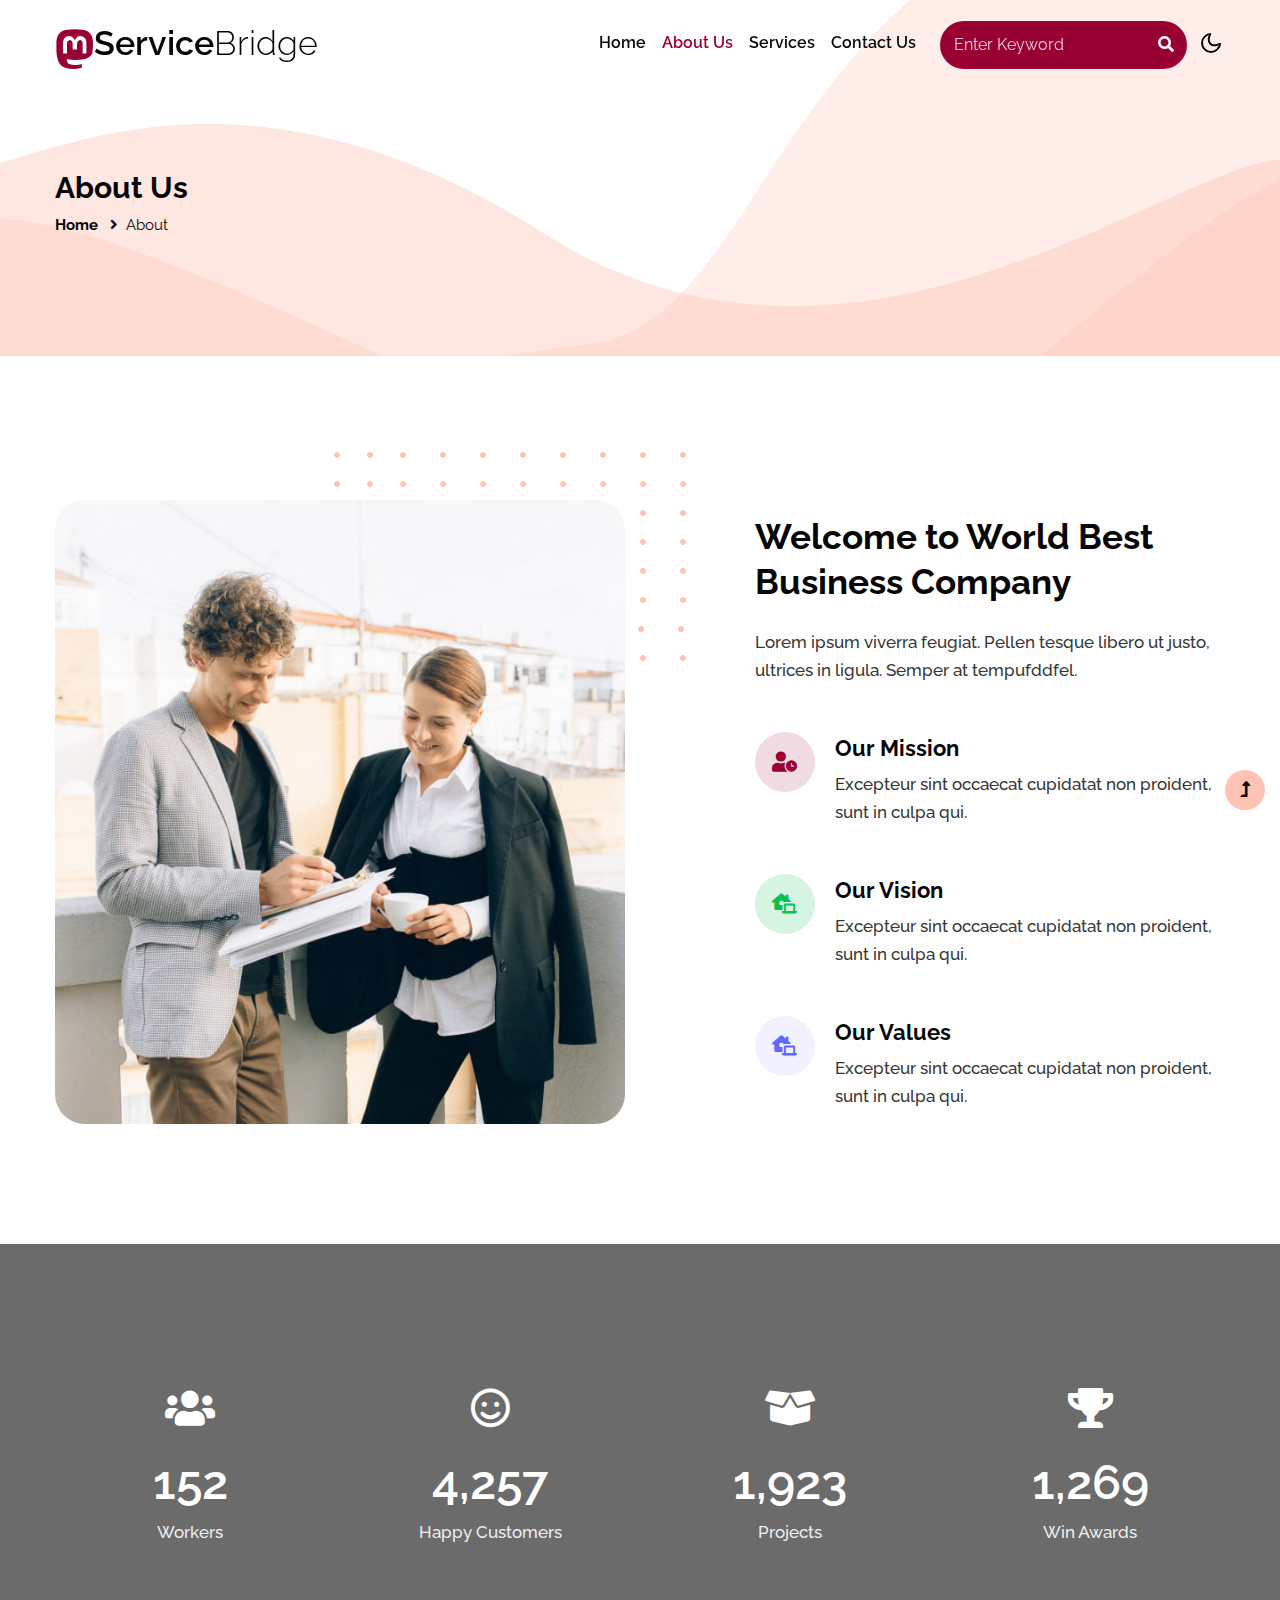
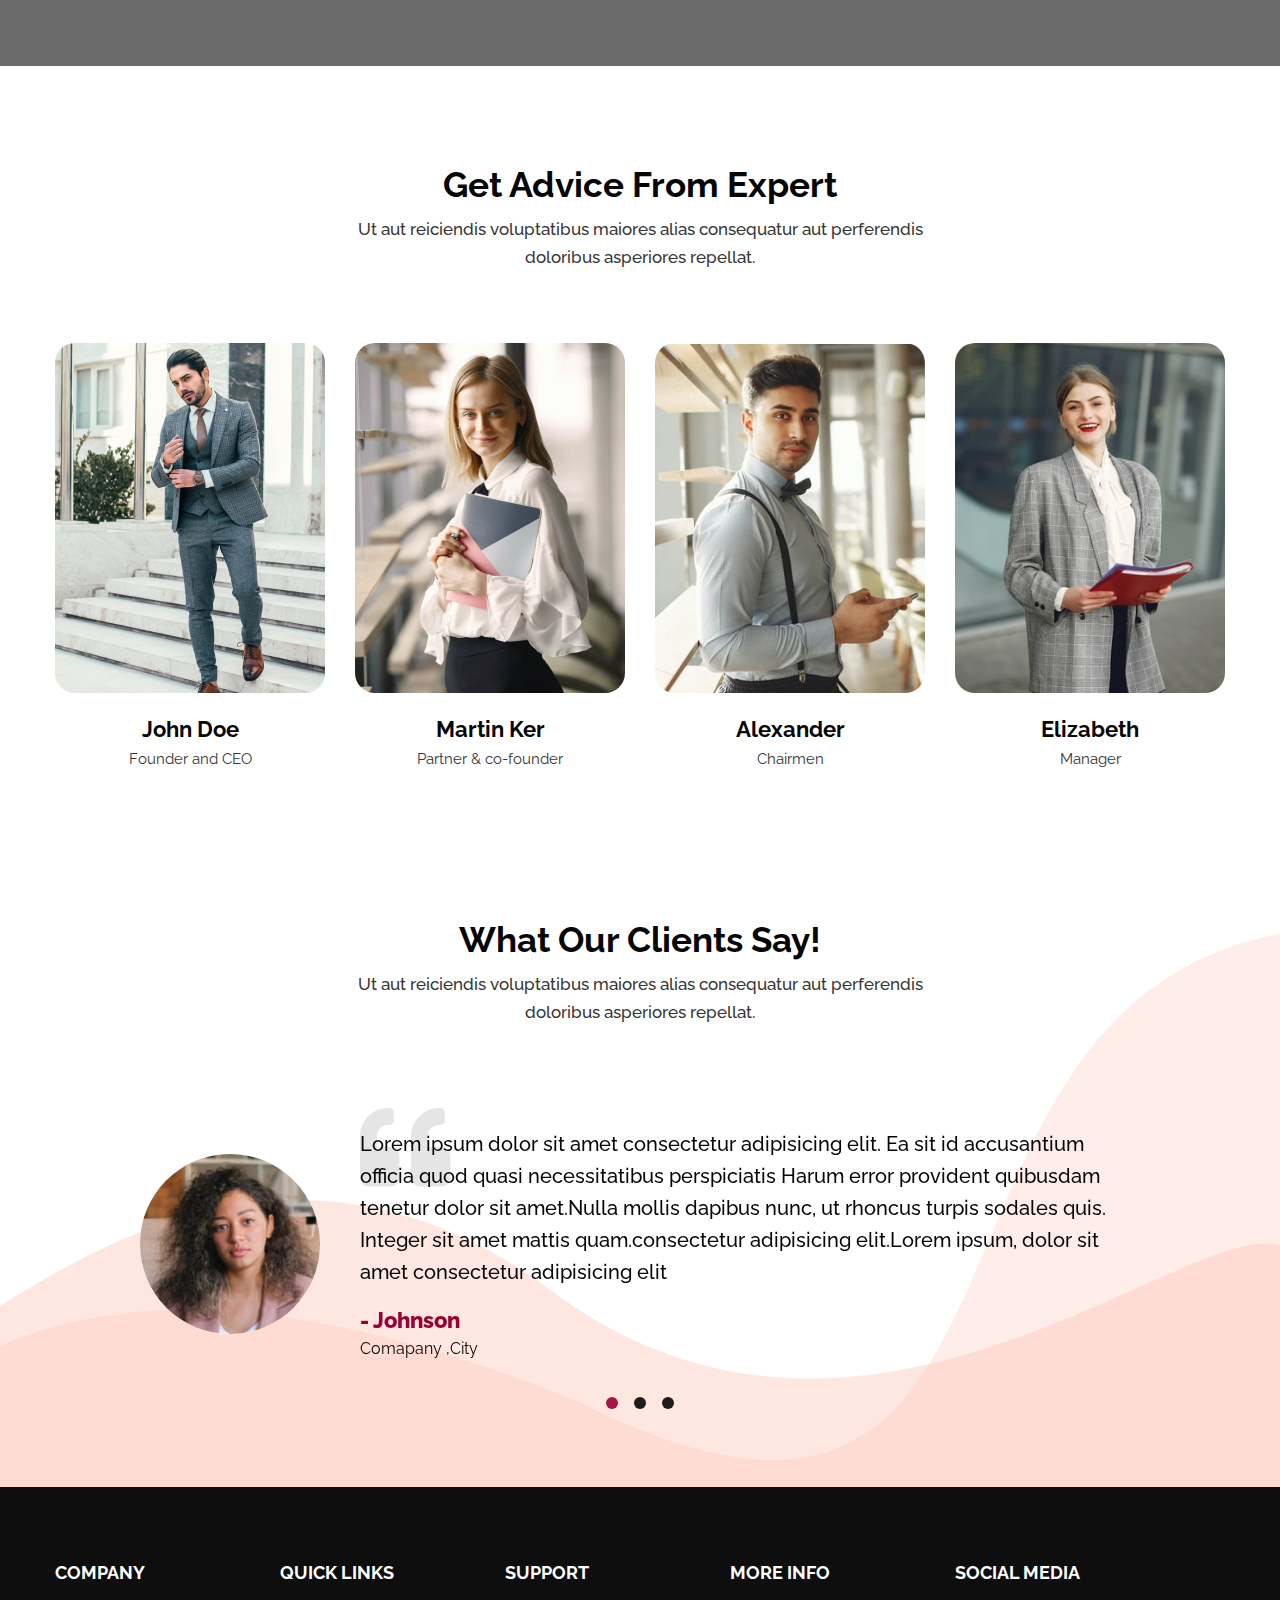
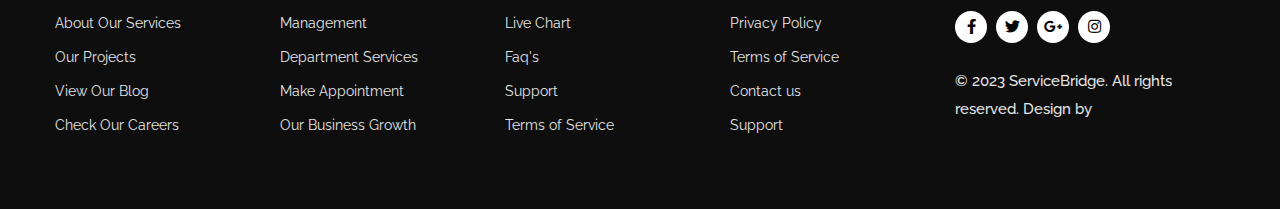
==== about.html @ 3a2c3652 "Add files via upload" ====
<!doctype html>
<html lang="en">

<head>
    <!-- Required meta tags -->
    <meta charset="utf-8">
    <meta name="viewport" content="width=device-width, initial-scale=1, shrink-to-fit=no">
    <title>ServiceBridge</title>
    <!-- google-fonts -->
    <link
        href="//fonts.googleapis.com/css2?family=Raleway:ital,wght@0,100;0,200;0,300;0,400;0,500;0,600;0,700;0,800;0,900;1,100;1,200;1,300;1,400;1,500;1,600;1,700;1,800;1,900&display=swap"
        rel="stylesheet">
    <!-- //google-fonts -->
    <!-- Font-Awesome-Icons-CSS -->
    <link rel="stylesheet" href="assets/css/fontawesome-all.min.css">
    <!-- Template CSS Style link -->
    <link rel="stylesheet" href="assets/css/style-starter.css">
</head>

<body>
    <!--header-->
    <header id="site-header" class="fixed-top">
        <div class="container">
            <nav class="navbar navbar-expand-lg stroke px-0">
                <h1>
                    <a class="navbar-brand" href="index.html">
                        <i class="fab fa-mastodon"></i>Service<span>Bridge</span>
                    </a>
                </h1>
                <!-- if logo is image enable this   
    <a class="navbar-brand" href="#index.html">
        <img src="image-path" alt="Your logo" title="Your logo" style="height:35px;" />
    </a> -->
                <button class="navbar-toggler  collapsed bg-gradient" type="button" data-toggle="collapse"
                    data-target="#navbarTogglerDemo02" aria-controls="navbarTogglerDemo02" aria-expanded="false"
                    aria-label="Toggle navigation">
                    <span class="navbar-toggler-icon fa icon-expand fa-bars"></span>
                    <span class="navbar-toggler-icon fa icon-close fa-times"></span>
                </button>

                <div class="collapse navbar-collapse" id="navbarTogglerDemo02">
                    <ul class="navbar-nav ml-lg-auto">
                        <li class="nav-item">
                            <a class="nav-link" href="index.html">Home <span class="sr-only">(current)</span></a>
                        </li>
                        <li class="nav-item active">
                            <a class="nav-link" href="about.html">About Us</a>
                        </li>
                        <li class="nav-item">
                            <a class="nav-link" href="services.html">Services</a>
                        </li>
                        <li class="nav-item">
                            <a class="nav-link" href="contact.html">Contact Us</a>
                        </li>
                        <!-- search button -->
                        <div class="search-right ml-xl-3 ml-1 mr-xl-1">
                            <form action="#error" method="GET" class="search-box position-relative">
                                <input type="search" placeholder="Enter Keyword" name="search" required="required"
                                    autofocus="" class="search-popup">
                                <button type="submit" class="btn search-btn"><i class="fa fa-search"
                                        aria-hidden="true"></i></button>
                            </form>
                        </div>
                        <!-- //search button -->
                    </ul>
                </div>
                <!-- //search button -->
                <!-- toggle switch for light and dark theme -->
                <div class="cont-ser-position">
                    <nav class="navigation">
                        <div class="theme-switch-wrapper">
                            <label class="theme-switch" for="checkbox">
                                <input type="checkbox" id="checkbox">
                                <div class="mode-container">
                                    <i class="gg-sun"></i>
                                    <i class="gg-moon"></i>
                                </div>
                            </label>
                        </div>
                    </nav>
                </div>
                <!-- //toggle switch for light and dark theme -->
            </nav>
        </div>
    </header>
    <!--//header-->

    <!-- inner banner -->
    <section class="inner-banner py-5">
        <div class="w3l-breadcrumb py-lg-5">
            <div class="container pt-4 pb-sm-4">
                <h4 class="inner-text-title font-weight-bold pt-5">About Us</h4>
                <ul class="breadcrumbs-custom-path">
                    <li><a href="index.html">Home</a></li>
                    <li class="active"><i class="fas fa-angle-right mx-2"></i>About</li>
                </ul>
            </div>
        </div>
    </section>
    <!-- //inner banner -->

    <!-- about block -->
    <section class="w3l-servicesblock py-5">
        <div class="container py-lg-5 py-4">
            <div class="row pt-xl-5 pt-lg-0 pt-5 pb-xl-4 align-items-center">
                <div class="col-lg-6 position-relative home-block-3-left">
                    <div class="position-relative">
                        <img src="assets/images/home2.jpg" alt="" class="img-fluid radius-image">
                    </div>
                </div>
                <div class="col-xl-5 col-lg-6 offset-xl-1 mt-lg-0 mt-5">
                    <h3 class="title-style">Welcome to World Best Business Company</h3>
                    <p class="mt-lg-4 mt-3 mb-sm-5 mb-4">Lorem ipsum viverra feugiat. Pellen tesque libero ut justo,
                        ultrices in ligula. Semper at tempufddfel. </p>
                    <div class="two-grids mt-md-0 mt-md-5 mt-4">
                        <div class="grids_info">
                            <i class="fas fa-user-clock primary-clr-bg"></i>
                            <div class="detail">
                                <h4>Our Mission</h4>
                                <p>Excepteur sint occaecat cupidatat non proident, sunt in culpa qui.</p>
                            </div>
                        </div>
                        <div class="grids_info mt-sm-5 mt-4">
                            <i class="fas fa-laptop-house green-clr-bg"></i>
                            <div class="detail">
                                <h4>Our Vision</h4>
                                <p>Excepteur sint occaecat cupidatat non proident, sunt in culpa qui.</p>
                            </div>
                        </div>
                        <div class="grids_info mt-sm-5 mt-4">
                            <i class="fas fa-laptop-house blue-clr-bg"></i>
                            <div class="detail">
                                <h4>Our Values</h4>
                                <p>Excepteur sint occaecat cupidatat non proident, sunt in culpa qui.</p>
                            </div>
                        </div>
                    </div>
                </div>
            </div>
        </div>
    </section>
    <!-- //about block -->

    <!-- stats -->
    <section class="w3_stats py-5" id="stats">
        <div class="container py-md-5 py-4">
            <div class="w3-stats text-center py-md-4">
                <div class="row mt-4">
                    <div class="col-md-3 col-6">
                        <div class="counter">
                            <i class="fas fa-users"></i>
                            <div class="timer count-title count-number mt-3" data-to="1286" data-speed="1500"></div>
                            <p class="count-text">Workers</p>
                        </div>
                    </div>
                    <div class="col-md-3 col-6">
                        <div class="counter">
                            <i class="far fa-smile"></i>
                            <div class="timer count-title count-number mt-3" data-to="36076" data-speed="1500"></div>
                            <p class="count-text">Happy Customers</p>
                        </div>
                    </div>
                    <div class="col-md-3 col-6 mt-md-0 mt-5">
                        <div class="counter">
                            <i class="fas fa-box-open"></i>
                            <div class="timer count-title count-number mt-3" data-to="16300" data-speed="1500"></div>
                            <p class="count-text">Projects</p>
                        </div>
                    </div>
                    <div class="col-md-3 col-6 mt-md-0 mt-5">
                        <div class="counter">
                            <i class="fas fa-trophy"></i>
                            <div class="timer count-title count-number mt-3" data-to="10630" data-speed="1500"></div>
                            <p class="count-text">Win awards</p>
                        </div>
                    </div>
                </div>
            </div>
        </div>
    </section>
    <!-- //stats -->

    <!-- team -->
    <section class="w3l-team py-5" id="team">
        <div class="container py-md-5 py-4">
            <div class="title-heading-w3 mx-auto text-center mb-sm-5 mb-4 pb-xl-4" style="max-width:600px">
                <h3 class="title-style mb-2">Get Advice From Expert</h3>
                <p>Ut aut reiciendis voluptatibus maiores alias consequatur aut perferendis doloribus asperiores
                    repellat.</p>
            </div>
            <div class="row text-center">
                <div class="col-md-3 col-6">
                    <div class="team-grids text-center">
                        <img src="assets/images/team1.jpg" class="img-fluid" alt="">
                        <div class="team-info">
                            <div class="caption">
                                <div class="social-icons-section text-center">
                                    <a class="fac" href="#url">
                                        <i class="fab fa-facebook-f"></i>
                                    </a>
                                    <a class="twitter" href="#url">
                                        <i class="fab fa-twitter"></i>
                                    </a>
                                </div>
                            </div>
                        </div>
                    </div>
                    <h4>John Doe</h4>
                    <h6>Founder and CEO</h6>
                </div>
                <div class="col-md-3 col-6">
                    <div class="team-grids text-center">
                        <img src="assets/images/team3.jpg" class="img-fluid" alt="">
                        <div class="team-info">
                            <div class="caption">
                                <div class="social-icons-section text-center">
                                    <a class="fac" href="#url">
                                        <i class="fab fa-facebook-f"></i>
                                    </a>
                                    <a class="twitter" href="#url">
                                        <i class="fab fa-twitter"></i>
                                    </a>
                                </div>
                            </div>
                        </div>
                    </div>
                    <h4>Martin ker</h4>
                    <h6>Partner & co-founder</h6>
                </div>
                <div class="col-md-3 col-6 mt-md-0 mt-sm-5 mt-5">
                    <div class="team-grids text-center">
                        <img src="assets/images/team2.jpg" class="img-fluid" alt="">
                        <div class="team-info">
                            <div class="caption">
                                <div class="social-icons-section text-center">
                                    <a class="fac" href="#url">
                                        <i class="fab fa-facebook-f"></i>
                                    </a>
                                    <a class="twitter" href="#url">
                                        <i class="fab fa-twitter"></i>
                                    </a>
                                </div>
                            </div>
                        </div>
                    </div>
                    <h4> Alexander</h4>
                    <h6>Chairmen</h6>
                </div>
                <div class="col-md-3 col-6 mt-md-0 mt-sm-5 mt-5">
                    <div class="team-grids text-center">
                        <img src="assets/images/team4.jpg" class="img-fluid" alt="">
                        <div class="team-info">
                            <div class="caption">
                                <div class="social-icons-section text-center">
                                    <a class="fac" href="#url">
                                        <i class="fab fa-facebook-f"></i>
                                    </a>
                                    <a class="twitter" href="#url">
                                        <i class="fab fa-twitter"></i>
                                    </a>
                                </div>
                            </div>
                        </div>
                    </div>
                    <h4>Elizabeth </h4>
                    <h6>Manager</h6>
                </div>
            </div>
        </div>
    </section>
    <!-- team -->

    <!-- testimonials section -->
    <section class="w3l-testimonials pb-5" id="testimonials">
        <div class="container py-md-5 py-4">
            <div class="title-heading-w3 mx-auto text-center mb-5 pb-xl-4" style="max-width:600px">
                <h3 class="title-style mb-2">What Our Clients Say!</h3>
                <p>Ut aut reiciendis voluptatibus maiores alias consequatur aut perferendis doloribus asperiores
                    repellat.</p>
            </div>
            <div class="owl-testimonial owl-carousel owl-theme mx-auto" style="max-width:1000px">
                <div class="item">
                    <div class="slider-info">
                        <div class="img-circle">
                            <img src="assets/images/testi1.jpg" class="img-fluid rounded" alt="client image">
                        </div>
                        <div class="message-info">
                            <span class="fa fa-quote-left mr-2"></span>
                            <div class="message">Lorem ipsum dolor sit amet consectetur adipisicing elit. Ea sit id
                                accusantium officia quod quasi necessitatibus perspiciatis Harum error provident
                                quibusdam tenetur dolor sit amet.Nulla mollis dapibus nunc, ut rhoncus turpis sodales
                                quis. Integer sit amet mattis quam.consectetur adipisicing elit.Lorem ipsum, dolor sit
                                amet consectetur adipisicing elit</div>
                            <div class="name">- Johnson</div>
                            <div class="desp">Comapany ,City</div>
                        </div>
                    </div>
                </div>
                <div class="item">
                    <div class="slider-info">
                        <div class="img-circle">
                            <img src="assets/images/testi2.jpg" class="img-fluid rounded" alt="client image">
                        </div>
                        <div class="message-info">
                            <span class="fa fa-quote-left mr-2"></span>
                            <div class="message">Lorem ipsum dolor sit amet consectetur adipisicing elit. Ea sit id
                                accusantium
                                officia quod quasi necessitatibus perspiciatis Harum error provident
                                quibusdam tenetur.Nulla mollis dapibus nunc, ut rhoncus turpis sodales quis. Integer sit
                                amet mattis quam.consectetur adipisicing elit.Lorem ipsum, dolor sit amet consectetur
                                adipisicing elit</div>
                            <div class="name">- Sami Wade</div>
                            <div class="desp">Comapany ,City</div>
                        </div>
                    </div>
                </div>
                <div class="item">
                    <div class="slider-info">
                        <div class="img-circle">
                            <img src="assets/images/testi3.jpg" class="img-fluid rounded" alt="client image">
                        </div>
                        <div class="message-info">
                            <span class="fa fa-quote-left mr-2"></span>
                            <div class="message">Lorem ipsum dolor sit amet consectetur adipisicing elit. Ea sit id
                                accusantium
                                officia quod quasi necessitatibus perspiciatis Harum error provident
                                quibusdam tenetur.Nulla mollis dapibus nunc, ut rhoncus turpis sodales quis. Integer sit
                                amet mattis quam.consectetur adipisicing elitLorem ipsum, dolor sit amet consectetur
                                adipisicing elit.</div>
                            <div class="name">- Smith roy</div>
                            <div class="desp">Comapany ,City</div>
                        </div>
                    </div>
                </div>
            </div>
        </div>
    </section>
    <!-- //testimonials section -->

    <!-- footer -->
    <footer class="w3l-footer-29-main">
        <div class="footer-29 py-5">
            <div class="container py-lg-4">
                <div class="row footer-top-29">
                    <div class="col-lg-9">
                        <div class="row">
                            <div class="col-md-3 col-6 footer-list-29">
                                <ul>
                                    <h6 class="footer-title-29">Company</h6>
                                    <li><a href="services.html">About Our Services</a></li>
                                    <li><a href="#projects">Our Projects</a></li>
                                    <li><a href="#blog">View Our Blog</a></li>
                                    <li><a href="about.html">Check Our Careers</a></li>
                                </ul>
                            </div>
                            <div class="col-md-3 col-6 footer-list-29">
                                <ul>
                                    <h6 class="footer-title-29">Quick Links</h6>
                                    <li><a href="#management">Management</a></li>
                                    <li><a href="services.html">Department Services</a></li>
                                    <li><a href="#appointment">Make Appointment</a></li>
                                    <li><a href="about.html">Our Business Growth</a></li>
                                </ul>
                            </div>
                            <div class="col-md-3 col-6 footer-list-29 mt-md-0 mt-4">
                                <ul>
                                    <h6 class="footer-title-29">Support</h6>
                                    <li><a href="#live">Live Chart</a></li>
                                    <li><a href="#faq">Faq's</a></li>
                                    <li><a href="#support"> Support</a></li>
                                    <li><a href="#terms">Terms of Service</a></li>
                                </ul>
                            </div>
                            <div class="col-md-3 col-6 footer-list-29 mt-md-0 mt-4">
                                <h6 class="footer-title-29">More Info</h6>
                                <ul>
                                    <li><a href="#privacy">Privacy Policy</a></li>
                                    <li><a href="#terms"> Terms of Service</a></li>
                                    <li><a href="contact.html">Contact us</a></li>
                                    <li><a href="#support"> Support</a></li>
                                </ul>
                            </div>
                        </div>
                    </div>
                    <div class="col-lg-3 footer-contact-list mt-lg-0 mt-md-5 mt-4">
                        <h6 class="footer-title-29">Social Media</h6>
                        <div class="main-social-footer-29">
                            <a href="#facebook" class="facebook"><i class="fab fa-facebook-f"></i></a>
                            <a href="#twitter" class="twitter"><i class="fab fa-twitter"></i></a>
                            <a href="#google"><i class="fab fa-google-plus-g"></i></a>
                            <a href="#instagram" class="instagram"><i class="fab fa-instagram"></i></a>
                        </div>
                        <!-- copyright -->
                        <p class="copy-footer-29 mt-4">© 2023 ServiceBridge. All rights reserved. Design by <a
                                href="" target="_blank">
                                </a></p>
                    </div>
                </div>
            </div>
        </div>
    </footer>
    <!-- //footer -->

    <!-- Js scripts -->
    <!-- move top -->
    <button onclick="topFunction()" id="movetop" title="Go to top">
        <span class="fas fa-level-up-alt" aria-hidden="true"></span>
    </button>
    <script>
        // When the user scrolls down 20px from the top of the document, show the button
        window.onscroll = function () {
            scrollFunction()
        };

        function scrollFunction() {
            if (document.body.scrollTop > 20 || document.documentElement.scrollTop > 20) {
                document.getElementById("movetop").style.display = "block";
            } else {
                document.getElementById("movetop").style.display = "none";
            }
        }

        // When the user clicks on the button, scroll to the top of the document
        function topFunction() {
            document.body.scrollTop = 0;
            document.documentElement.scrollTop = 0;
        }
    </script>
    <!-- //move top -->

    <!-- common jquery plugin -->
    <script src="assets/js/jquery-3.3.1.min.js"></script>
    <!-- //common jquery plugin -->

    <!-- theme switch js (light and dark)-->
    <script src="assets/js/theme-change.js"></script>
    <!-- //theme switch js (light and dark)-->

    <!-- counter for stats -->
    <script src="assets/js/counter.js"></script>
    <!-- //counter for stats -->

    <script src="assets/js/owl.carousel.js"></script>
    <!-- script for testimonials -->
    <script>
        $(document).ready(function () {
            $('.owl-testimonial').owlCarousel({
                loop: true,
                margin: 0,
                nav: true,
                responsiveClass: true,
                autoplay: true,
                autoplayTimeout: 5000,
                autoplaySpeed: 1000,
                autoplayHoverPause: false,
                responsive: {
                    0: {
                        items: 1,
                        nav: false
                    },
                    480: {
                        items: 1,
                        nav: false
                    },
                    667: {
                        items: 1,
                        nav: true
                    },
                    1000: {
                        items: 1,
                        nav: true
                    }
                }
            })
        })
    </script>
    <!-- //script for testimonials -->

    <!-- MENU-JS -->
    <script>
        $(window).on("scroll", function () {
            var scroll = $(window).scrollTop();

            if (scroll >= 80) {
                $("#site-header").addClass("nav-fixed");
            } else {
                $("#site-header").removeClass("nav-fixed");
            }
        });

        //Main navigation Active Class Add Remove
        $(".navbar-toggler").on("click", function () {
            $("header").toggleClass("active");
        });
        $(document).on("ready", function () {
            if ($(window).width() > 991) {
                $("header").removeClass("active");
            }
            $(window).on("resize", function () {
                if ($(window).width() > 991) {
                    $("header").removeClass("active");
                }
            });
        });
    </script>
    <!-- //MENU-JS -->

    <!-- disable body scroll which navbar is in active -->
    <script>
        $(function () {
            $('.navbar-toggler').click(function () {
                $('body').toggleClass('noscroll');
            })
        });
    </script>
    <!-- //disable body scroll which navbar is in active -->

    <!-- bootstrap -->
    <script src="assets/js/bootstrap.min.js"></script>
    <!-- //bootstrap -->
    <!-- //Js scripts -->
</body>

</html>
---- assets/css/style-starter.css ----
@charset "UTF-8";


:root {
  --blue: #007bff;
  --indigo: #6610f2;
  --purple: #6f42c1;
  --pink: #e83e8c;
  --red: #dc3545;
  --orange: #fd7e14;
  --yellow: #ffc107;
  --green: #28a745;
  --teal: #20c997;
  --cyan: #17a2b8;
  --white: #fff;
  --gray: #6c757d;
  --gray-dark: #343a40;
  --primary: #ff4c4c;
  --secondary: #e71d36;
  --success: #28a745;
  --info: #17a2b8;
  --warning: #ffc107;
  --danger: #dc3545;
  --light: #f8f9fa;
  --dark: #343a40;
  --breakpoint-xs: 0;
  --breakpoint-sm: 576px;
  --breakpoint-md: 768px;
  --breakpoint-lg: 992px;
  --breakpoint-xl: 1200px;
  --font-family-sans-serif: -apple-system, BlinkMacSystemFont, "Segoe UI", Roboto, "Helvetica Neue", Arial, "Noto Sans", sans-serif, "Apple Color Emoji", "Segoe UI Emoji", "Segoe UI Symbol", "Noto Color Emoji";
  --font-family-monospace: SFMono-Regular, Menlo, Monaco, Consolas, "Liberation Mono", "Courier New", monospace;
}

*,
*::before,
*::after {
  box-sizing: border-box;
}

html {
  font-family: sans-serif;
  line-height: 1.15;
  -webkit-text-size-adjust: 100%;
  -webkit-tap-highlight-color: rgba(0, 0, 0, 0);
}

article,
aside,
figcaption,
figure,
footer,
header,
hgroup,
main,
nav,
section {
  display: block;
}

body {
  margin: 0;
  font-family: -apple-system, BlinkMacSystemFont, "Segoe UI", Roboto, "Helvetica Neue", Arial, "Noto Sans", sans-serif, "Apple Color Emoji", "Segoe UI Emoji", "Segoe UI Symbol", "Noto Color Emoji";
  font-size: 1rem;
  font-weight: 400;
  line-height: 1.5;
  color: #212529;
  text-align: left;
  background-color: #fff;
}

[tabindex="-1"]:focus:not(:focus-visible) {
  outline: 0 !important;
}

hr {
  box-sizing: content-box;
  height: 0;
  overflow: visible;
}

h1,
h2,
h3,
h4,
h5,
h6 {
  margin-top: 0;
  margin-bottom: 0.5rem;
}

p {
  margin-top: 0;
  margin-bottom: 1rem;
}

abbr[title],
abbr[data-original-title] {
  text-decoration: underline;
  -webkit-text-decoration: underline dotted;
  text-decoration: underline dotted;
  cursor: help;
  border-bottom: 0;
  -webkit-text-decoration-skip-ink: none;
  text-decoration-skip-ink: none;
}

address {
  margin-bottom: 1rem;
  font-style: normal;
  line-height: inherit;
}

ol,
ul,
dl {
  margin-top: 0;
  margin-bottom: 1rem;
}

ol ol,
ul ul,
ol ul,
ul ol {
  margin-bottom: 0;
}

dt {
  font-weight: 600;
}

dd {
  margin-bottom: .5rem;
  margin-left: 0;
}

blockquote {
  margin: 0 0 1rem;
}

b,
strong {
  font-weight: bolder;
}

small {
  font-size: 80%;
}

sub,
sup {
  position: relative;
  font-size: 75%;
  line-height: 0;
  vertical-align: baseline;
}

sub {
  bottom: -.25em;
}

sup {
  top: -.5em;
}

a {
  color: var(--font-color);
  text-decoration: none;
  background-color: transparent;
}

a:hover {
  color: var(--primary-color);
  text-decoration: underline;
}

a:not([href]) {
  color: inherit;
  text-decoration: none;
}

a:not([href]):hover {
  color: inherit;
  text-decoration: none;
}

pre,
code,
kbd,
samp {
  font-family: SFMono-Regular, Menlo, Monaco, Consolas, "Liberation Mono", "Courier New", monospace;
  font-size: 1em;
}

pre {
  margin-top: 0;
  margin-bottom: 1rem;
  overflow: auto;
}

figure {
  margin: 0 0 1rem;
}

img {
  vertical-align: middle;
  border-style: none;
}

svg {
  overflow: hidden;
  vertical-align: middle;
}

table {
  border-collapse: collapse;
}

caption {
  padding-top: 0.75rem;
  padding-bottom: 0.75rem;
  color: #6c757d;
  text-align: left;
  caption-side: bottom;
}

th {
  text-align: inherit;
}

label {
  display: inline-block;
  margin-bottom: 0.5rem;
}

button {
  border-radius: 0;
}

button:focus {
  outline: 1px dotted;
  outline: 5px auto -webkit-focus-ring-color;
}

input,
button,
select,
optgroup,
textarea {
  margin: 0;
  font-family: inherit;
  font-size: inherit;
  line-height: inherit;
}

button,
input {
  overflow: visible;
}

button,
select {
  text-transform: none;
}

select {
  word-wrap: normal;
}

button,
[type="button"],
[type="reset"],
[type="submit"] {
  -webkit-appearance: button;
}

button:not(:disabled),
[type="button"]:not(:disabled),
[type="reset"]:not(:disabled),
[type="submit"]:not(:disabled) {
  cursor: pointer;
}

button::-moz-focus-inner,
[type="button"]::-moz-focus-inner,
[type="reset"]::-moz-focus-inner,
[type="submit"]::-moz-focus-inner {
  padding: 0;
  border-style: none;
}

input[type="radio"],
input[type="checkbox"] {
  box-sizing: border-box;
  padding: 0;
}

input[type="date"],
input[type="time"],
input[type="datetime-local"],
input[type="month"] {
  -webkit-appearance: listbox;
}

textarea {
  overflow: auto;
  resize: vertical;
}

fieldset {
  min-width: 0;
  padding: 0;
  margin: 0;
  border: 0;
}

legend {
  display: block;
  width: 100%;
  max-width: 100%;
  padding: 0;
  margin-bottom: .5rem;
  font-size: 1.5rem;
  line-height: inherit;
  color: inherit;
  white-space: normal;
}

@media (max-width: 1200px) {
  legend {
    font-size: calc(1.275rem + 0.3vw);
  }
}

progress {
  vertical-align: baseline;
}

[type="number"]::-webkit-inner-spin-button,
[type="number"]::-webkit-outer-spin-button {
  height: auto;
}

[type="search"] {
  outline-offset: -2px;
  -webkit-appearance: none;
}

[type="search"]::-webkit-search-decoration {
  -webkit-appearance: none;
}

::-webkit-file-upload-button {
  font: inherit;
  -webkit-appearance: button;
}

output {
  display: inline-block;
}

summary {
  display: list-item;
  cursor: pointer;
}

template {
  display: none;
}

[hidden] {
  display: none !important;
}

h1,
h2,
h3,
h4,
h5,
h6,
.h1,
.h2,
.h3,
.h4,
.h5,
.h6 {
  margin-bottom: 0.5rem;
  font-weight: 400;
  line-height: 28px;
}

h1,
.h1 {
  font-size: 2.5rem;
}

@media (max-width: 1200px) {

  h1,
  .h1 {
    font-size: calc(1.375rem + 1.5vw);
  }
}

h2,
.h2 {
  font-size: 2rem;
}

@media (max-width: 1200px) {

  h2,
  .h2 {
    font-size: calc(1.325rem + 0.9vw);
  }
}

h3,
.h3 {
  font-size: 1.75rem;
}

@media (max-width: 1200px) {

  h3,
  .h3 {
    font-size: calc(1.3rem + 0.6vw);
  }
}

h4,
.h4 {
  font-size: 1.5rem;
}

@media (max-width: 1200px) {

  h4,
  .h4 {
    font-size: calc(1.275rem + 0.3vw);
  }
}

h5,
.h5 {
  font-size: 1.25rem;
}

h6,
.h6 {
  font-size: 1rem;
}

.lead {
  font-size: 1.25rem;
  font-weight: 300;
}

.display-1 {
  font-size: 6rem;
  font-weight: 300;
  line-height: 1.2;
}

@media (max-width: 1200px) {
  .display-1 {
    font-size: calc(1.725rem + 5.7vw);
  }
}

.display-2 {
  font-size: 5.5rem;
  font-weight: 300;
  line-height: 1.2;
}

@media (max-width: 1200px) {
  .display-2 {
    font-size: calc(1.675rem + 5.1vw);
  }
}

.display-3 {
  font-size: 4.5rem;
  font-weight: 300;
  line-height: 1.2;
}

@media (max-width: 1200px) {
  .display-3 {
    font-size: calc(1.575rem + 3.9vw);
  }
}

.display-4 {
  font-size: 3.5rem;
  font-weight: 300;
  line-height: 1.2;
}

@media (max-width: 1200px) {
  .display-4 {
    font-size: calc(1.475rem + 2.7vw);
  }
}

hr {
  margin-top: 1rem;
  margin-bottom: 1rem;
  border: 0;
  border-top: 1px solid rgba(0, 0, 0, 0.1);
}

small,
.small {
  font-size: 80%;
  font-weight: 400;
}

mark,
.mark {
  padding: 0.2em;
  background-color: #fcf8e3;
}

.list-unstyled {
  padding-left: 0;
  list-style: none;
}

.list-inline {
  padding-left: 0;
  list-style: none;
}

.list-inline-item {
  display: inline-block;
}

.list-inline-item:not(:last-child) {
  margin-right: 0.5rem;
}

.initialism {
  font-size: 90%;
  text-transform: uppercase;
}

.blockquote {
  margin-bottom: 1rem;
  font-size: 1.25rem;
}

.blockquote-footer {
  display: block;
  font-size: 80%;
  color: #6c757d;
}

.blockquote-footer::before {
  content: "\2014\00A0";
}

.img-fluid {
  max-width: 100%;
  height: auto;
}

.img-thumbnail {
  padding: 0.25rem;
  background-color: #fff;
  border: 1px solid #dee2e6;
  border-radius: 0.25rem;
  max-width: 100%;
  height: auto;
}

.figure {
  display: inline-block;
}

.figure-img {
  margin-bottom: 0.5rem;
  line-height: 1;
}

.figure-caption {
  font-size: 90%;
  color: #6c757d;
}

code {
  font-size: 87.5%;
  color: #e83e8c;
  word-wrap: break-word;
}

a>code {
  color: inherit;
}

kbd {
  padding: 0.2rem 0.4rem;
  font-size: 87.5%;
  color: #fff;
  background-color: #212529;
  border-radius: 0.2rem;
}

kbd kbd {
  padding: 0;
  font-size: 100%;
  font-weight: 600;
}

pre {
  display: block;
  font-size: 87.5%;
  color: #212529;
}

pre code {
  font-size: inherit;
  color: inherit;
  word-break: normal;
}

.pre-scrollable {
  max-height: 340px;
  overflow-y: scroll;
}

.container {
  width: 100%;
  padding-right: 15px;
  padding-left: 15px;
  margin-right: auto;
  margin-left: auto;
}

@media (min-width: 576px) {
  .container {
    max-width: 540px;
  }
}

@media (min-width: 768px) {
  .container {
    max-width: 720px;
  }
}

@media (min-width: 992px) {
  .container {
    max-width: 960px;
  }
}

@media (min-width: 1200px) {
  .container {
    max-width: 1140px;
  }
}

.container-fluid,
.container-sm,
.container-md,
.container-lg,
.container-xl {
  width: 100%;
  padding-right: 15px;
  padding-left: 15px;
  margin-right: auto;
  margin-left: auto;
}

@media (min-width: 576px) {

  .container,
  .container-sm {
    max-width: 540px;
  }
}

@media (min-width: 768px) {

  .container,
  .container-sm,
  .container-md {
    max-width: 720px;
  }
}

@media (min-width: 992px) {

  .container,
  .container-sm,
  .container-md,
  .container-lg {
    max-width: 960px;
  }
}

@media (min-width: 1200px) {

  .container,
  .container-sm,
  .container-md,
  .container-lg,
  .container-xl {
    max-width: 1140px;
  }
}

.row {
  display: flex;
  flex-wrap: wrap;
  margin-right: -15px;
  margin-left: -15px;
}

.no-gutters {
  margin-right: 0;
  margin-left: 0;
}

.no-gutters>.col,
.no-gutters>[class*="col-"] {
  padding-right: 0;
  padding-left: 0;
}

.col-1,
.col-2,
.col-3,
.col-4,
.col-5,
.col-6,
.col-7,
.col-8,
.col-9,
.col-10,
.col-11,
.col-12,
.col,
.col-auto,
.col-sm-1,
.col-sm-2,
.col-sm-3,
.col-sm-4,
.col-sm-5,
.col-sm-6,
.col-sm-7,
.col-sm-8,
.col-sm-9,
.col-sm-10,
.col-sm-11,
.col-sm-12,
.col-sm,
.col-sm-auto,
.col-md-1,
.col-md-2,
.col-md-3,
.col-md-4,
.col-md-5,
.col-md-6,
.col-md-7,
.col-md-8,
.col-md-9,
.col-md-10,
.col-md-11,
.col-md-12,
.col-md,
.col-md-auto,
.col-lg-1,
.col-lg-2,
.col-lg-3,
.col-lg-4,
.col-lg-5,
.col-lg-6,
.col-lg-7,
.col-lg-8,
.col-lg-9,
.col-lg-10,
.col-lg-11,
.col-lg-12,
.col-lg,
.col-lg-auto,
.col-xl-1,
.col-xl-2,
.col-xl-3,
.col-xl-4,
.col-xl-5,
.col-xl-6,
.col-xl-7,
.col-xl-8,
.col-xl-9,
.col-xl-10,
.col-xl-11,
.col-xl-12,
.col-xl,
.col-xl-auto {
  position: relative;
  width: 100%;
  padding-right: 15px;
  padding-left: 15px;
}

.col {
  flex-basis: 0;
  flex-grow: 1;
  max-width: 100%;
}

.row-cols-1>* {
  flex: 0 0 100%;
  max-width: 100%;
}

.row-cols-2>* {
  flex: 0 0 50%;
  max-width: 50%;
}

.row-cols-3>* {
  flex: 0 0 33.33333%;
  max-width: 33.33333%;
}

.row-cols-4>* {
  flex: 0 0 25%;
  max-width: 25%;
}

.row-cols-5>* {
  flex: 0 0 20%;
  max-width: 20%;
}

.row-cols-6>* {
  flex: 0 0 16.66667%;
  max-width: 16.66667%;
}

.col-auto {
  flex: 0 0 auto;
  width: auto;
  max-width: 100%;
}

.col-1 {
  flex: 0 0 8.33333%;
  max-width: 8.33333%;
}

.col-2 {
  flex: 0 0 16.66667%;
  max-width: 16.66667%;
}

.col-3 {
  flex: 0 0 25%;
  max-width: 25%;
}

.col-4 {
  flex: 0 0 33.33333%;
  max-width: 33.33333%;
}

.col-5 {
  flex: 0 0 41.66667%;
  max-width: 41.66667%;
}

.col-6 {
  flex: 0 0 50%;
  max-width: 50%;
}

.col-7 {
  flex: 0 0 58.33333%;
  max-width: 58.33333%;
}

.col-8 {
  flex: 0 0 66.66667%;
  max-width: 66.66667%;
}

.col-9 {
  flex: 0 0 75%;
  max-width: 75%;
}

.col-10 {
  flex: 0 0 83.33333%;
  max-width: 83.33333%;
}

.col-11 {
  flex: 0 0 91.66667%;
  max-width: 91.66667%;
}

.col-12 {
  flex: 0 0 100%;
  max-width: 100%;
}

.order-first {
  order: -1;
}

.order-last {
  order: 13;
}

.order-0 {
  order: 0;
}

.order-1 {
  order: 1;
}

.order-2 {
  order: 2;
}

.order-3 {
  order: 3;
}

.order-4 {
  order: 4;
}

.order-5 {
  order: 5;
}

.order-6 {
  order: 6;
}

.order-7 {
  order: 7;
}

.order-8 {
  order: 8;
}

.order-9 {
  order: 9;
}

.order-10 {
  order: 10;
}

.order-11 {
  order: 11;
}

.order-12 {
  order: 12;
}

.offset-1 {
  margin-left: 8.33333%;
}

.offset-2 {
  margin-left: 16.66667%;
}

.offset-3 {
  margin-left: 25%;
}

.offset-4 {
  margin-left: 33.33333%;
}

.offset-5 {
  margin-left: 41.66667%;
}

.offset-6 {
  margin-left: 50%;
}

.offset-7 {
  margin-left: 58.33333%;
}

.offset-8 {
  margin-left: 66.66667%;
}

.offset-9 {
  margin-left: 75%;
}

.offset-10 {
  margin-left: 83.33333%;
}

.offset-11 {
  margin-left: 91.66667%;
}

@media (min-width: 576px) {
  .col-sm {
    flex-basis: 0;
    flex-grow: 1;
    max-width: 100%;
  }

  .row-cols-sm-1>* {
    flex: 0 0 100%;
    max-width: 100%;
  }

  .row-cols-sm-2>* {
    flex: 0 0 50%;
    max-width: 50%;
  }

  .row-cols-sm-3>* {
    flex: 0 0 33.33333%;
    max-width: 33.33333%;
  }

  .row-cols-sm-4>* {
    flex: 0 0 25%;
    max-width: 25%;
  }

  .row-cols-sm-5>* {
    flex: 0 0 20%;
    max-width: 20%;
  }

  .row-cols-sm-6>* {
    flex: 0 0 16.66667%;
    max-width: 16.66667%;
  }

  .col-sm-auto {
    flex: 0 0 auto;
    width: auto;
    max-width: 100%;
  }

  .col-sm-1 {
    flex: 0 0 8.33333%;
    max-width: 8.33333%;
  }

  .col-sm-2 {
    flex: 0 0 16.66667%;
    max-width: 16.66667%;
  }

  .col-sm-3 {
    flex: 0 0 25%;
    max-width: 25%;
  }

  .col-sm-4 {
    flex: 0 0 33.33333%;
    max-width: 33.33333%;
  }

  .col-sm-5 {
    flex: 0 0 41.66667%;
    max-width: 41.66667%;
  }

  .col-sm-6 {
    flex: 0 0 50%;
    max-width: 50%;
  }

  .col-sm-7 {
    flex: 0 0 58.33333%;
    max-width: 58.33333%;
  }

  .col-sm-8 {
    flex: 0 0 66.66667%;
    max-width: 66.66667%;
  }

  .col-sm-9 {
    flex: 0 0 75%;
    max-width: 75%;
  }

  .col-sm-10 {
    flex: 0 0 83.33333%;
    max-width: 83.33333%;
  }

  .col-sm-11 {
    flex: 0 0 91.66667%;
    max-width: 91.66667%;
  }

  .col-sm-12 {
    flex: 0 0 100%;
    max-width: 100%;
  }

  .order-sm-first {
    order: -1;
  }

  .order-sm-last {
    order: 13;
  }

  .order-sm-0 {
    order: 0;
  }

  .order-sm-1 {
    order: 1;
  }

  .order-sm-2 {
    order: 2;
  }

  .order-sm-3 {
    order: 3;
  }

  .order-sm-4 {
    order: 4;
  }

  .order-sm-5 {
    order: 5;
  }

  .order-sm-6 {
    order: 6;
  }

  .order-sm-7 {
    order: 7;
  }

  .order-sm-8 {
    order: 8;
  }

  .order-sm-9 {
    order: 9;
  }

  .order-sm-10 {
    order: 10;
  }

  .order-sm-11 {
    order: 11;
  }

  .order-sm-12 {
    order: 12;
  }

  .offset-sm-0 {
    margin-left: 0;
  }

  .offset-sm-1 {
    margin-left: 8.33333%;
  }

  .offset-sm-2 {
    margin-left: 16.66667%;
  }

  .offset-sm-3 {
    margin-left: 25%;
  }

  .offset-sm-4 {
    margin-left: 33.33333%;
  }

  .offset-sm-5 {
    margin-left: 41.66667%;
  }

  .offset-sm-6 {
    margin-left: 50%;
  }

  .offset-sm-7 {
    margin-left: 58.33333%;
  }

  .offset-sm-8 {
    margin-left: 66.66667%;
  }

  .offset-sm-9 {
    margin-left: 75%;
  }

  .offset-sm-10 {
    margin-left: 83.33333%;
  }

  .offset-sm-11 {
    margin-left: 91.66667%;
  }
}

@media (min-width: 768px) {
  .col-md {
    flex-basis: 0;
    flex-grow: 1;
    max-width: 100%;
  }

  .row-cols-md-1>* {
    flex: 0 0 100%;
    max-width: 100%;
  }

  .row-cols-md-2>* {
    flex: 0 0 50%;
    max-width: 50%;
  }

  .row-cols-md-3>* {
    flex: 0 0 33.33333%;
    max-width: 33.33333%;
  }

  .row-cols-md-4>* {
    flex: 0 0 25%;
    max-width: 25%;
  }

  .row-cols-md-5>* {
    flex: 0 0 20%;
    max-width: 20%;
  }

  .row-cols-md-6>* {
    flex: 0 0 16.66667%;
    max-width: 16.66667%;
  }

  .col-md-auto {
    flex: 0 0 auto;
    width: auto;
    max-width: 100%;
  }

  .col-md-1 {
    flex: 0 0 8.33333%;
    max-width: 8.33333%;
  }

  .col-md-2 {
    flex: 0 0 16.66667%;
    max-width: 16.66667%;
  }

  .col-md-3 {
    flex: 0 0 25%;
    max-width: 25%;
  }

  .col-md-4 {
    flex: 0 0 33.33333%;
    max-width: 33.33333%;
  }

  .col-md-5 {
    flex: 0 0 41.66667%;
    max-width: 41.66667%;
  }

  .col-md-6 {
    flex: 0 0 50%;
    max-width: 50%;
  }

  .col-md-7 {
    flex: 0 0 58.33333%;
    max-width: 58.33333%;
  }

  .col-md-8 {
    flex: 0 0 66.66667%;
    max-width: 66.66667%;
  }

  .col-md-9 {
    flex: 0 0 75%;
    max-width: 75%;
  }

  .col-md-10 {
    flex: 0 0 83.33333%;
    max-width: 83.33333%;
  }

  .col-md-11 {
    flex: 0 0 91.66667%;
    max-width: 91.66667%;
  }

  .col-md-12 {
    flex: 0 0 100%;
    max-width: 100%;
  }

  .order-md-first {
    order: -1;
  }

  .order-md-last {
    order: 13;
  }

  .order-md-0 {
    order: 0;
  }

  .order-md-1 {
    order: 1;
  }

  .order-md-2 {
    order: 2;
  }

  .order-md-3 {
    order: 3;
  }

  .order-md-4 {
    order: 4;
  }

  .order-md-5 {
    order: 5;
  }

  .order-md-6 {
    order: 6;
  }

  .order-md-7 {
    order: 7;
  }

  .order-md-8 {
    order: 8;
  }

  .order-md-9 {
    order: 9;
  }

  .order-md-10 {
    order: 10;
  }

  .order-md-11 {
    order: 11;
  }

  .order-md-12 {
    order: 12;
  }

  .offset-md-0 {
    margin-left: 0;
  }

  .offset-md-1 {
    margin-left: 8.33333%;
  }

  .offset-md-2 {
    margin-left: 16.66667%;
  }

  .offset-md-3 {
    margin-left: 25%;
  }

  .offset-md-4 {
    margin-left: 33.33333%;
  }

  .offset-md-5 {
    margin-left: 41.66667%;
  }

  .offset-md-6 {
    margin-left: 50%;
  }

  .offset-md-7 {
    margin-left: 58.33333%;
  }

  .offset-md-8 {
    margin-left: 66.66667%;
  }

  .offset-md-9 {
    margin-left: 75%;
  }

  .offset-md-10 {
    margin-left: 83.33333%;
  }

  .offset-md-11 {
    margin-left: 91.66667%;
  }
}

@media (min-width: 992px) {
  .col-lg {
    flex-basis: 0;
    flex-grow: 1;
    max-width: 100%;
  }

  .row-cols-lg-1>* {
    flex: 0 0 100%;
    max-width: 100%;
  }

  .row-cols-lg-2>* {
    flex: 0 0 50%;
    max-width: 50%;
  }

  .row-cols-lg-3>* {
    flex: 0 0 33.33333%;
    max-width: 33.33333%;
  }

  .row-cols-lg-4>* {
    flex: 0 0 25%;
    max-width: 25%;
  }

  .row-cols-lg-5>* {
    flex: 0 0 20%;
    max-width: 20%;
  }

  .row-cols-lg-6>* {
    flex: 0 0 16.66667%;
    max-width: 16.66667%;
  }

  .col-lg-auto {
    flex: 0 0 auto;
    width: auto;
    max-width: 100%;
  }

  .col-lg-1 {
    flex: 0 0 8.33333%;
    max-width: 8.33333%;
  }

  .col-lg-2 {
    flex: 0 0 16.66667%;
    max-width: 16.66667%;
  }

  .col-lg-3 {
    flex: 0 0 25%;
    max-width: 25%;
  }

  .col-lg-4 {
    flex: 0 0 33.33333%;
    max-width: 33.33333%;
  }

  .col-lg-5 {
    flex: 0 0 41.66667%;
    max-width: 41.66667%;
  }

  .col-lg-6 {
    flex: 0 0 50%;
    max-width: 50%;
  }

  .col-lg-7 {
    flex: 0 0 58.33333%;
    max-width: 58.33333%;
  }

  .col-lg-8 {
    flex: 0 0 66.66667%;
    max-width: 66.66667%;
  }

  .col-lg-9 {
    flex: 0 0 75%;
    max-width: 75%;
  }

  .col-lg-10 {
    flex: 0 0 83.33333%;
    max-width: 83.33333%;
  }

  .col-lg-11 {
    flex: 0 0 91.66667%;
    max-width: 91.66667%;
  }

  .col-lg-12 {
    flex: 0 0 100%;
    max-width: 100%;
  }

  .order-lg-first {
    order: -1;
  }

  .order-lg-last {
    order: 13;
  }

  .order-lg-0 {
    order: 0;
  }

  .order-lg-1 {
    order: 1;
  }

  .order-lg-2 {
    order: 2;
  }

  .order-lg-3 {
    order: 3;
  }

  .order-lg-4 {
    order: 4;
  }

  .order-lg-5 {
    order: 5;
  }

  .order-lg-6 {
    order: 6;
  }

  .order-lg-7 {
    order: 7;
  }

  .order-lg-8 {
    order: 8;
  }

  .order-lg-9 {
    order: 9;
  }

  .order-lg-10 {
    order: 10;
  }

  .order-lg-11 {
    order: 11;
  }

  .order-lg-12 {
    order: 12;
  }

  .offset-lg-0 {
    margin-left: 0;
  }

  .offset-lg-1 {
    margin-left: 8.33333%;
  }

  .offset-lg-2 {
    margin-left: 16.66667%;
  }

  .offset-lg-3 {
    margin-left: 25%;
  }

  .offset-lg-4 {
    margin-left: 33.33333%;
  }

  .offset-lg-5 {
    margin-left: 41.66667%;
  }

  .offset-lg-6 {
    margin-left: 50%;
  }

  .offset-lg-7 {
    margin-left: 58.33333%;
  }

  .offset-lg-8 {
    margin-left: 66.66667%;
  }

  .offset-lg-9 {
    margin-left: 75%;
  }

  .offset-lg-10 {
    margin-left: 83.33333%;
  }

  .offset-lg-11 {
    margin-left: 91.66667%;
  }
}

@media (min-width: 1200px) {
  .col-xl {
    flex-basis: 0;
    flex-grow: 1;
    max-width: 100%;
  }

  .row-cols-xl-1>* {
    flex: 0 0 100%;
    max-width: 100%;
  }

  .row-cols-xl-2>* {
    flex: 0 0 50%;
    max-width: 50%;
  }

  .row-cols-xl-3>* {
    flex: 0 0 33.33333%;
    max-width: 33.33333%;
  }

  .row-cols-xl-4>* {
    flex: 0 0 25%;
    max-width: 25%;
  }

  .row-cols-xl-5>* {
    flex: 0 0 20%;
    max-width: 20%;
  }

  .row-cols-xl-6>* {
    flex: 0 0 16.66667%;
    max-width: 16.66667%;
  }

  .col-xl-auto {
    flex: 0 0 auto;
    width: auto;
    max-width: 100%;
  }

  .col-xl-1 {
    flex: 0 0 8.33333%;
    max-width: 8.33333%;
  }

  .col-xl-2 {
    flex: 0 0 16.66667%;
    max-width: 16.66667%;
  }

  .col-xl-3 {
    flex: 0 0 25%;
    max-width: 25%;
  }

  .col-xl-4 {
    flex: 0 0 33.33333%;
    max-width: 33.33333%;
  }

  .col-xl-5 {
    flex: 0 0 41.66667%;
    max-width: 41.66667%;
  }

  .col-xl-6 {
    flex: 0 0 50%;
    max-width: 50%;
  }

  .col-xl-7 {
    flex: 0 0 58.33333%;
    max-width: 58.33333%;
  }

  .col-xl-8 {
    flex: 0 0 66.66667%;
    max-width: 66.66667%;
  }

  .col-xl-9 {
    flex: 0 0 75%;
    max-width: 75%;
  }

  .col-xl-10 {
    flex: 0 0 83.33333%;
    max-width: 83.33333%;
  }

  .col-xl-11 {
    flex: 0 0 91.66667%;
    max-width: 91.66667%;
  }

  .col-xl-12 {
    flex: 0 0 100%;
    max-width: 100%;
  }

  .order-xl-first {
    order: -1;
  }

  .order-xl-last {
    order: 13;
  }

  .order-xl-0 {
    order: 0;
  }

  .order-xl-1 {
    order: 1;
  }

  .order-xl-2 {
    order: 2;
  }

  .order-xl-3 {
    order: 3;
  }

  .order-xl-4 {
    order: 4;
  }

  .order-xl-5 {
    order: 5;
  }

  .order-xl-6 {
    order: 6;
  }

  .order-xl-7 {
    order: 7;
  }

  .order-xl-8 {
    order: 8;
  }

  .order-xl-9 {
    order: 9;
  }

  .order-xl-10 {
    order: 10;
  }

  .order-xl-11 {
    order: 11;
  }

  .order-xl-12 {
    order: 12;
  }

  .offset-xl-0 {
    margin-left: 0;
  }

  .offset-xl-1 {
    margin-left: 8.33333%;
  }

  .offset-xl-2 {
    margin-left: 16.66667%;
  }

  .offset-xl-3 {
    margin-left: 25%;
  }

  .offset-xl-4 {
    margin-left: 33.33333%;
  }

  .offset-xl-5 {
    margin-left: 41.66667%;
  }

  .offset-xl-6 {
    margin-left: 50%;
  }

  .offset-xl-7 {
    margin-left: 58.33333%;
  }

  .offset-xl-8 {
    margin-left: 66.66667%;
  }

  .offset-xl-9 {
    margin-left: 75%;
  }

  .offset-xl-10 {
    margin-left: 83.33333%;
  }

  .offset-xl-11 {
    margin-left: 91.66667%;
  }
}

.table {
  width: 100%;
  margin-bottom: 1rem;
  color: #212529;
}

.table th,
.table td {
  padding: 0.75rem;
  vertical-align: top;
  border-top: 1px solid #dee2e6;
}

.table thead th {
  vertical-align: bottom;
  border-bottom: 2px solid #dee2e6;
}

.table tbody+tbody {
  border-top: 2px solid #dee2e6;
}

.table-sm th,
.table-sm td {
  padding: 0.3rem;
}

.table-bordered {
  border: 1px solid #dee2e6;
}

.table-bordered th,
.table-bordered td {
  border: 1px solid #dee2e6;
}

.table-bordered thead th,
.table-bordered thead td {
  border-bottom-width: 2px;
}

.table-borderless th,
.table-borderless td,
.table-borderless thead th,
.table-borderless tbody+tbody {
  border: 0;
}

.table-striped tbody tr:nth-of-type(odd) {
  background-color: rgba(0, 0, 0, 0.05);
}

.table-hover tbody tr:hover {
  color: #212529;
  background-color: rgba(0, 0, 0, 0.075);
}

.table-primary,
.table-primary>th,
.table-primary>td {
  background-color: #c4f0df;
}

.table-primary th,
.table-primary td,
.table-primary thead th,
.table-primary tbody+tbody {
  border-color: #92e3c3;
}

.table-hover .table-primary:hover {
  background-color: #b0ebd4;
}

.table-hover .table-primary:hover>td,
.table-hover .table-primary:hover>th {
  background-color: #b0ebd4;
}

.table-secondary,
.table-secondary>th,
.table-secondary>td {
  background-color: #c8c7d3;
}

.table-secondary th,
.table-secondary td,
.table-secondary thead th,
.table-secondary tbody+tbody {
  border-color: #9996ae;
}

.table-hover .table-secondary:hover {
  background-color: #bab9c8;
}

.table-hover .table-secondary:hover>td,
.table-hover .table-secondary:hover>th {
  background-color: #bab9c8;
}

.table-success,
.table-success>th,
.table-success>td {
  background-color: #c3e6cb;
}

.table-success th,
.table-success td,
.table-success thead th,
.table-success tbody+tbody {
  border-color: #8fd19e;
}

.table-hover .table-success:hover {
  background-color: #b1dfbb;
}

.table-hover .table-success:hover>td,
.table-hover .table-success:hover>th {
  background-color: #b1dfbb;
}

.table-info,
.table-info>th,
.table-info>td {
  background-color: #bee5eb;
}

.table-info th,
.table-info td,
.table-info thead th,
.table-info tbody+tbody {
  border-color: #86cfda;
}

.table-hover .table-info:hover {
  background-color: #abdde5;
}

.table-hover .table-info:hover>td,
.table-hover .table-info:hover>th {
  background-color: #abdde5;
}

.table-warning,
.table-warning>th,
.table-warning>td {
  background-color: #ffeeba;
}

.table-warning th,
.table-warning td,
.table-warning thead th,
.table-warning tbody+tbody {
  border-color: #ffdf7e;
}

.table-hover .table-warning:hover {
  background-color: #ffe8a1;
}

.table-hover .table-warning:hover>td,
.table-hover .table-warning:hover>th {
  background-color: #ffe8a1;
}

.table-danger,
.table-danger>th,
.table-danger>td {
  background-color: #f5c6cb;
}

.table-danger th,
.table-danger td,
.table-danger thead th,
.table-danger tbody+tbody {
  border-color: #ed969e;
}

.table-hover .table-danger:hover {
  background-color: #f1b0b7;
}

.table-hover .table-danger:hover>td,
.table-hover .table-danger:hover>th {
  background-color: #f1b0b7;
}

.table-light,
.table-light>th,
.table-light>td {
  background-color: #fdfdfe;
}

.table-light th,
.table-light td,
.table-light thead th,
.table-light tbody+tbody {
  border-color: #fbfcfc;
}

.table-hover .table-light:hover {
  background-color: #ececf6;
}

.table-hover .table-light:hover>td,
.table-hover .table-light:hover>th {
  background-color: #ececf6;
}

.table-dark,
.table-dark>th,
.table-dark>td {
  background-color: #c6c8ca;
}

.table-dark th,
.table-dark td,
.table-dark thead th,
.table-dark tbody+tbody {
  border-color: #95999c;
}

.table-hover .table-dark:hover {
  background-color: #b9bbbe;
}

.table-hover .table-dark:hover>td,
.table-hover .table-dark:hover>th {
  background-color: #b9bbbe;
}

.table-active,
.table-active>th,
.table-active>td {
  background-color: rgba(0, 0, 0, 0.075);
}

.table-hover .table-active:hover {
  background-color: rgba(0, 0, 0, 0.075);
}

.table-hover .table-active:hover>td,
.table-hover .table-active:hover>th {
  background-color: rgba(0, 0, 0, 0.075);
}

.table .thead-dark th {
  color: #fff;
  background-color: #343a40;
  border-color: #454d55;
}

.table .thead-light th {
  color: #495057;
  background-color: #e9ecef;
  border-color: #dee2e6;
}

.table-dark {
  color: #fff;
  background-color: #343a40;
}

.table-dark th,
.table-dark td,
.table-dark thead th {
  border-color: #454d55;
}

.table-dark.table-bordered {
  border: 0;
}

.table-dark.table-striped tbody tr:nth-of-type(odd) {
  background-color: rgba(255, 255, 255, 0.05);
}

.table-dark.table-hover tbody tr:hover {
  color: #fff;
  background-color: rgba(255, 255, 255, 0.075);
}

@media (max-width: 575.98px) {
  .table-responsive-sm {
    display: block;
    width: 100%;
    overflow-x: auto;
    -webkit-overflow-scrolling: touch;
  }

  .table-responsive-sm>.table-bordered {
    border: 0;
  }
}

@media (max-width: 767.98px) {
  .table-responsive-md {
    display: block;
    width: 100%;
    overflow-x: auto;
    -webkit-overflow-scrolling: touch;
  }

  .table-responsive-md>.table-bordered {
    border: 0;
  }
}

@media (max-width: 991.98px) {
  .table-responsive-lg {
    display: block;
    width: 100%;
    overflow-x: auto;
    -webkit-overflow-scrolling: touch;
  }

  .table-responsive-lg>.table-bordered {
    border: 0;
  }
}

@media (max-width: 1199.98px) {
  .table-responsive-xl {
    display: block;
    width: 100%;
    overflow-x: auto;
    -webkit-overflow-scrolling: touch;
  }

  .table-responsive-xl>.table-bordered {
    border: 0;
  }
}

.table-responsive {
  display: block;
  width: 100%;
  overflow-x: auto;
  -webkit-overflow-scrolling: touch;
}

.table-responsive>.table-bordered {
  border: 0;
}

.form-control {
  display: block;
  width: 100%;
  height: calc(1.5em + 0.75rem + 2px);
  padding: 0.375rem 0.75rem;
  font-size: 1rem;
  font-weight: 400;
  line-height: 1.5;
  color: #495057;
  background-color: #fff;
  background-clip: padding-box;
  border: 1px solid #ced4da;
  border-radius: 0.25rem;
  transition: border-color 0.15s ease-in-out, box-shadow 0.15s ease-in-out;
}

@media (prefers-reduced-motion: reduce) {
  .form-control {
    transition: none;
  }
}

.form-control::-ms-expand {
  background-color: transparent;
  border: 0;
}

.form-control:-moz-focusring {
  color: transparent;
  text-shadow: 0 0 0 #495057;
}

.form-control:focus {
  color: #495057;
  background-color: #fff;
  border-color: #91e6c4;
  outline: 0;
  box-shadow: 0 0 0 0.2rem rgba(46, 202, 139, 0.25);
}

.form-control::-webkit-input-placeholder {
  color: #6c757d;
  opacity: 1;
}

.form-control::-moz-placeholder {
  color: #6c757d;
  opacity: 1;
}

.form-control:-ms-input-placeholder {
  color: #6c757d;
  opacity: 1;
}

.form-control::-ms-input-placeholder {
  color: #6c757d;
  opacity: 1;
}

.form-control::placeholder {
  color: #6c757d;
  opacity: 1;
}

.form-control:disabled,
.form-control[readonly] {
  background-color: #e9ecef;
  opacity: 1;
}

select.form-control:focus::-ms-value {
  color: #495057;
  background-color: #fff;
}

.form-control-file,
.form-control-range {
  display: block;
  width: 100%;
}

.col-form-label {
  padding-top: calc(0.375rem + 1px);
  padding-bottom: calc(0.375rem + 1px);
  margin-bottom: 0;
  font-size: inherit;
  line-height: 1.5;
}

.col-form-label-lg {
  padding-top: calc(0.5rem + 1px);
  padding-bottom: calc(0.5rem + 1px);
  font-size: 1.25rem;
  line-height: 1.5;
}

.col-form-label-sm {
  padding-top: calc(0.25rem + 1px);
  padding-bottom: calc(0.25rem + 1px);
  font-size: 0.875rem;
  line-height: 1.5;
}

.form-control-plaintext {
  display: block;
  width: 100%;
  padding: 0.375rem 0;
  margin-bottom: 0;
  font-size: 1rem;
  line-height: 1.5;
  color: #212529;
  background-color: transparent;
  border: solid transparent;
  border-width: 1px 0;
}

.form-control-plaintext.form-control-sm,
.form-control-plaintext.form-control-lg {
  padding-right: 0;
  padding-left: 0;
}

.form-control-sm {
  height: calc(1.5em + 0.5rem + 2px);
  padding: 0.25rem 0.5rem;
  font-size: 0.875rem;
  line-height: 1.5;
  border-radius: 0.2rem;
}

.form-control-lg {
  height: calc(1.5em + 1rem + 2px);
  padding: 0.5rem 1rem;
  font-size: 1.25rem;
  line-height: 1.5;
  border-radius: 0.3rem;
}

select.form-control[size],
select.form-control[multiple] {
  height: auto;
}

textarea.form-control {
  height: auto;
}

.form-group {
  margin-bottom: 1rem;
}

.form-text {
  display: block;
  margin-top: 0.25rem;
}

.form-row {
  display: flex;
  flex-wrap: wrap;
  margin-right: -5px;
  margin-left: -5px;
}

.form-row>.col,
.form-row>[class*="col-"] {
  padding-right: 5px;
  padding-left: 5px;
}

.form-check {
  position: relative;
  display: block;
  padding-left: 1.25rem;
}

.form-check-input {
  position: absolute;
  margin-top: 0.3rem;
  margin-left: -1.25rem;
}

.form-check-input[disabled]~.form-check-label,
.form-check-input:disabled~.form-check-label {
  color: #6c757d;
}

.form-check-label {
  margin-bottom: 0;
}

.form-check-inline {
  display: inline-flex;
  align-items: center;
  padding-left: 0;
  margin-right: 0.75rem;
}

.form-check-inline .form-check-input {
  position: static;
  margin-top: 0;
  margin-right: 0.3125rem;
  margin-left: 0;
}

.valid-feedback {
  display: none;
  width: 100%;
  margin-top: 0.25rem;
  font-size: 80%;
  color: #28a745;
}

.valid-tooltip {
  position: absolute;
  top: 100%;
  z-index: 5;
  display: none;
  max-width: 100%;
  padding: 0.25rem 0.5rem;
  margin-top: .1rem;
  font-size: 0.875rem;
  line-height: 1.5;
  color: #fff;
  background-color: rgba(40, 167, 69, 0.9);
  border-radius: 0.25rem;
}

.was-validated :valid~.valid-feedback,
.was-validated :valid~.valid-tooltip,
.is-valid~.valid-feedback,
.is-valid~.valid-tooltip {
  display: block;
}

.was-validated .form-control:valid,
.form-control.is-valid {
  border-color: #28a745;
  padding-right: calc(1.5em + 0.75rem);
  background-image: url("data:image/svg+xml,%3csvg xmlns='http://www.w3.org/2000/svg' width='8' height='8' viewBox='0 0 8 8'%3e%3cpath fill='%2328a745' d='M2.3 6.73L.6 4.53c-.4-1.04.46-1.4 1.1-.8l1.1 1.4 3.4-3.8c.6-.63 1.6-.27 1.2.7l-4 4.6c-.43.5-.8.4-1.1.1z'/%3e%3c/svg%3e");
  background-repeat: no-repeat;
  background-position: right calc(0.375em + 0.1875rem) center;
  background-size: calc(0.75em + 0.375rem) calc(0.75em + 0.375rem);
}

.was-validated .form-control:valid:focus,
.form-control.is-valid:focus {
  border-color: #28a745;
  box-shadow: 0 0 0 0.2rem rgba(40, 167, 69, 0.25);
}

.was-validated textarea.form-control:valid,
textarea.form-control.is-valid {
  padding-right: calc(1.5em + 0.75rem);
  background-position: top calc(0.375em + 0.1875rem) right calc(0.375em + 0.1875rem);
}

.was-validated .custom-select:valid,
.custom-select.is-valid {
  border-color: #28a745;
  padding-right: calc(0.75em + 2.3125rem);
  background: url("data:image/svg+xml,%3csvg xmlns='http://www.w3.org/2000/svg' width='4' height='5' viewBox='0 0 4 5'%3e%3cpath fill='%23343a40' d='M2 0L0 2h4zm0 5L0 3h4z'/%3e%3c/svg%3e") no-repeat right 0.75rem center/8px 10px, url("data:image/svg+xml,%3csvg xmlns='http://www.w3.org/2000/svg' width='8' height='8' viewBox='0 0 8 8'%3e%3cpath fill='%2328a745' d='M2.3 6.73L.6 4.53c-.4-1.04.46-1.4 1.1-.8l1.1 1.4 3.4-3.8c.6-.63 1.6-.27 1.2.7l-4 4.6c-.43.5-.8.4-1.1.1z'/%3e%3c/svg%3e") #fff no-repeat center right 1.75rem/calc(0.75em + 0.375rem) calc(0.75em + 0.375rem);
}

.was-validated .custom-select:valid:focus,
.custom-select.is-valid:focus {
  border-color: #28a745;
  box-shadow: 0 0 0 0.2rem rgba(40, 167, 69, 0.25);
}

.was-validated .form-check-input:valid~.form-check-label,
.form-check-input.is-valid~.form-check-label {
  color: #28a745;
}

.was-validated .form-check-input:valid~.valid-feedback,
.was-validated .form-check-input:valid~.valid-tooltip,
.form-check-input.is-valid~.valid-feedback,
.form-check-input.is-valid~.valid-tooltip {
  display: block;
}

.was-validated .custom-control-input:valid~.custom-control-label,
.custom-control-input.is-valid~.custom-control-label {
  color: #28a745;
}

.was-validated .custom-control-input:valid~.custom-control-label::before,
.custom-control-input.is-valid~.custom-control-label::before {
  border-color: #28a745;
}

.was-validated .custom-control-input:valid:checked~.custom-control-label::before,
.custom-control-input.is-valid:checked~.custom-control-label::before {
  border-color: #34ce57;
  background-color: #34ce57;
}

.was-validated .custom-control-input:valid:focus~.custom-control-label::before,
.custom-control-input.is-valid:focus~.custom-control-label::before {
  box-shadow: 0 0 0 0.2rem rgba(40, 167, 69, 0.25);
}

.was-validated .custom-control-input:valid:focus:not(:checked)~.custom-control-label::before,
.custom-control-input.is-valid:focus:not(:checked)~.custom-control-label::before {
  border-color: #28a745;
}

.was-validated .custom-file-input:valid~.custom-file-label,
.custom-file-input.is-valid~.custom-file-label {
  border-color: #28a745;
}

.was-validated .custom-file-input:valid:focus~.custom-file-label,
.custom-file-input.is-valid:focus~.custom-file-label {
  border-color: #28a745;
  box-shadow: 0 0 0 0.2rem rgba(40, 167, 69, 0.25);
}

.invalid-feedback {
  display: none;
  width: 100%;
  margin-top: 0.25rem;
  font-size: 80%;
  color: #dc3545;
}

.invalid-tooltip {
  position: absolute;
  top: 100%;
  z-index: 5;
  display: none;
  max-width: 100%;
  padding: 0.25rem 0.5rem;
  margin-top: .1rem;
  font-size: 0.875rem;
  line-height: 1.5;
  color: #fff;
  background-color: rgba(220, 53, 69, 0.9);
  border-radius: 0.25rem;
}

.was-validated :invalid~.invalid-feedback,
.was-validated :invalid~.invalid-tooltip,
.is-invalid~.invalid-feedback,
.is-invalid~.invalid-tooltip {
  display: block;
}

.was-validated .form-control:invalid,
.form-control.is-invalid {
  border-color: #dc3545;
  padding-right: calc(1.5em + 0.75rem);
  background-image: url("data:image/svg+xml,%3csvg xmlns='http://www.w3.org/2000/svg' width='12' height='12' fill='none' stroke='%23dc3545' viewBox='0 0 12 12'%3e%3ccircle cx='6' cy='6' r='4.5'/%3e%3cpath stroke-linejoin='round' d='M5.8 3.6h.4L6 6.5z'/%3e%3ccircle cx='6' cy='8.2' r='.6' fill='%23dc3545' stroke='none'/%3e%3c/svg%3e");
  background-repeat: no-repeat;
  background-position: right calc(0.375em + 0.1875rem) center;
  background-size: calc(0.75em + 0.375rem) calc(0.75em + 0.375rem);
}

.was-validated .form-control:invalid:focus,
.form-control.is-invalid:focus {
  border-color: #dc3545;
  box-shadow: 0 0 0 0.2rem rgba(220, 53, 69, 0.25);
}

.was-validated textarea.form-control:invalid,
textarea.form-control.is-invalid {
  padding-right: calc(1.5em + 0.75rem);
  background-position: top calc(0.375em + 0.1875rem) right calc(0.375em + 0.1875rem);
}

.was-validated .custom-select:invalid,
.custom-select.is-invalid {
  border-color: #dc3545;
  padding-right: calc(0.75em + 2.3125rem);
  background: url("data:image/svg+xml,%3csvg xmlns='http://www.w3.org/2000/svg' width='4' height='5' viewBox='0 0 4 5'%3e%3cpath fill='%23343a40' d='M2 0L0 2h4zm0 5L0 3h4z'/%3e%3c/svg%3e") no-repeat right 0.75rem center/8px 10px, url("data:image/svg+xml,%3csvg xmlns='http://www.w3.org/2000/svg' width='12' height='12' fill='none' stroke='%23dc3545' viewBox='0 0 12 12'%3e%3ccircle cx='6' cy='6' r='4.5'/%3e%3cpath stroke-linejoin='round' d='M5.8 3.6h.4L6 6.5z'/%3e%3ccircle cx='6' cy='8.2' r='.6' fill='%23dc3545' stroke='none'/%3e%3c/svg%3e") #fff no-repeat center right 1.75rem/calc(0.75em + 0.375rem) calc(0.75em + 0.375rem);
}

.was-validated .custom-select:invalid:focus,
.custom-select.is-invalid:focus {
  border-color: #dc3545;
  box-shadow: 0 0 0 0.2rem rgba(220, 53, 69, 0.25);
}

.was-validated .form-check-input:invalid~.form-check-label,
.form-check-input.is-invalid~.form-check-label {
  color: #dc3545;
}

.was-validated .form-check-input:invalid~.invalid-feedback,
.was-validated .form-check-input:invalid~.invalid-tooltip,
.form-check-input.is-invalid~.invalid-feedback,
.form-check-input.is-invalid~.invalid-tooltip {
  display: block;
}

.was-validated .custom-control-input:invalid~.custom-control-label,
.custom-control-input.is-invalid~.custom-control-label {
  color: #dc3545;
}

.was-validated .custom-control-input:invalid~.custom-control-label::before,
.custom-control-input.is-invalid~.custom-control-label::before {
  border-color: #dc3545;
}

.was-validated .custom-control-input:invalid:checked~.custom-control-label::before,
.custom-control-input.is-invalid:checked~.custom-control-label::before {
  border-color: #e4606d;
  background-color: #e4606d;
}

.was-validated .custom-control-input:invalid:focus~.custom-control-label::before,
.custom-control-input.is-invalid:focus~.custom-control-label::before {
  box-shadow: 0 0 0 0.2rem rgba(220, 53, 69, 0.25);
}

.was-validated .custom-control-input:invalid:focus:not(:checked)~.custom-control-label::before,
.custom-control-input.is-invalid:focus:not(:checked)~.custom-control-label::before {
  border-color: #dc3545;
}

.was-validated .custom-file-input:invalid~.custom-file-label,
.custom-file-input.is-invalid~.custom-file-label {
  border-color: #dc3545;
}

.was-validated .custom-file-input:invalid:focus~.custom-file-label,
.custom-file-input.is-invalid:focus~.custom-file-label {
  border-color: #dc3545;
  box-shadow: 0 0 0 0.2rem rgba(220, 53, 69, 0.25);
}

.form-inline {
  display: flex;
  flex-flow: row wrap;
  align-items: center;
}

.form-inline .form-check {
  width: 100%;
}

@media (min-width: 576px) {
  .form-inline label {
    display: flex;
    align-items: center;
    justify-content: center;
    margin-bottom: 0;
  }

  .form-inline .form-group {
    display: flex;
    flex: 0 0 auto;
    flex-flow: row wrap;
    align-items: center;
    margin-bottom: 0;
  }

  .form-inline .form-control {
    display: inline-block;
    width: auto;
    vertical-align: middle;
  }

  .form-inline .form-control-plaintext {
    display: inline-block;
  }

  .form-inline .input-group,
  .form-inline .custom-select {
    width: auto;
  }

  .form-inline .form-check {
    display: flex;
    align-items: center;
    justify-content: center;
    width: auto;
    padding-left: 0;
  }

  .form-inline .form-check-input {
    position: relative;
    flex-shrink: 0;
    margin-top: 0;
    margin-right: 0.25rem;
    margin-left: 0;
  }

  .form-inline .custom-control {
    align-items: center;
    justify-content: center;
  }

  .form-inline .custom-control-label {
    margin-bottom: 0;
  }
}

.btn {
  display: inline-block;
  font-weight: 400;
  color: #212529;
  text-align: center;
  vertical-align: middle;
  cursor: pointer;
  -webkit-user-select: none;
  -moz-user-select: none;
  -ms-user-select: none;
  user-select: none;
  background-color: transparent;
  border: 1px solid transparent;
  padding: 0.375rem 0.75rem;
  font-size: 1rem;
  line-height: 1.5;
  border-radius: 0.25rem;
  transition: color 0.15s ease-in-out, background-color 0.15s ease-in-out, border-color 0.15s ease-in-out, box-shadow 0.15s ease-in-out;
}

@media (prefers-reduced-motion: reduce) {
  .btn {
    transition: none;
  }
}

.btn:hover {
  color: #212529;
  text-decoration: none;
}

.btn:focus,
.btn.focus {
  outline: 0;
  box-shadow: 0 0 0 0.2rem rgba(46, 202, 139, 0.25);
}

.btn.disabled,
.btn:disabled {
  opacity: 0.65;
}

a.btn.disabled,
fieldset:disabled a.btn {
  pointer-events: none;
}

.btn-primary {
  color: #fff;
  background-color: #ff4c4c;
  border: none;
}

.btn-primary:hover {
  color: #fff;
  background-color: #956fef;
  box-shadow: none;
}

.btn-primary:focus,
.btn-primary.focus {
  color: #fff;
  background-color: #956fef;
  border-color: #956fef;
  box-shadow: 0 0 0 0.2rem rgb(102 16 242 / 35%);
}

.btn-primary.disabled,
.btn-primary:disabled {
  color: #fff;
  background-color: #ff4c4c;
  border-color: #ff4c4c;
}

.btn-primary:not(:disabled):not(.disabled):active,
.btn-primary:not(:disabled):not(.disabled).active,
.show>.btn-primary.dropdown-toggle {
  color: #fff;
  background-color: #956fef;
  border-color: #956fef;
}

.btn-primary:not(:disabled):not(.disabled):active:focus,
.btn-primary:not(:disabled):not(.disabled).active:focus,
.show>.btn-primary.dropdown-toggle:focus {
  box-shadow: 0 0 0 0.2rem rgb(117 202 194 / 58%);
}

.btn-secondary {
  color: #fff;
  background-color: #e71d36;
  border-color: #e71d36;
}

.btn-secondary:hover {
  color: #fff;
  background-color: #2c294a;
  border-color: #272442;
}

.btn-secondary:focus,
.btn-secondary.focus {
  color: #fff;
  background-color: #2c294a;
  border-color: #272442;
  box-shadow: 0 0 0 0.2rem rgba(88, 84, 122, 0.5);
}

.btn-secondary.disabled,
.btn-secondary:disabled {
  color: #fff;
  background-color: #e71d36;
  border-color: #e71d36;
}

.btn-secondary:not(:disabled):not(.disabled):active,
.btn-secondary:not(:disabled):not(.disabled).active,
.show>.btn-secondary.dropdown-toggle {
  color: #fff;
  background-color: #272442;
  border-color: #22203a;
}

.btn-secondary:not(:disabled):not(.disabled):active:focus,
.btn-secondary:not(:disabled):not(.disabled).active:focus,
.show>.btn-secondary.dropdown-toggle:focus {
  box-shadow: 0 0 0 0.2rem rgba(88, 84, 122, 0.5);
}

.btn-success {
  color: #fff;
  background-color: #28a745;
  border-color: #28a745;
}

.btn-success:hover {
  color: #fff;
  background-color: #218838;
  border-color: #1e7e34;
}

.btn-success:focus,
.btn-success.focus {
  color: #fff;
  background-color: #218838;
  border-color: #1e7e34;
  box-shadow: 0 0 0 0.2rem rgba(72, 180, 97, 0.5);
}

.btn-success.disabled,
.btn-success:disabled {
  color: #fff;
  background-color: #28a745;
  border-color: #28a745;
}

.btn-success:not(:disabled):not(.disabled):active,
.btn-success:not(:disabled):not(.disabled).active,
.show>.btn-success.dropdown-toggle {
  color: #fff;
  background-color: #1e7e34;
  border-color: #1c7430;
}

.btn-success:not(:disabled):not(.disabled):active:focus,
.btn-success:not(:disabled):not(.disabled).active:focus,
.show>.btn-success.dropdown-toggle:focus {
  box-shadow: 0 0 0 0.2rem rgba(72, 180, 97, 0.5);
}

.btn-info {
  color: #fff;
  background-color: #17a2b8;
  border-color: #17a2b8;
}

.btn-info:hover {
  color: #fff;
  background-color: #138496;
  border-color: #117a8b;
}

.btn-info:focus,
.btn-info.focus {
  color: #fff;
  background-color: #138496;
  border-color: #117a8b;
  box-shadow: 0 0 0 0.2rem rgb(102 16 242 / 35%);
}

.btn-info.disabled,
.btn-info:disabled {
  color: #fff;
  background-color: #17a2b8;
  border-color: #17a2b8;
}

.btn-info:not(:disabled):not(.disabled):active,
.btn-info:not(:disabled):not(.disabled).active,
.show>.btn-info.dropdown-toggle {
  color: #fff;
  background-color: #117a8b;
  border-color: #10707f;
}

.btn-info:not(:disabled):not(.disabled):active:focus,
.btn-info:not(:disabled):not(.disabled).active:focus,
.show>.btn-info.dropdown-toggle:focus {
  box-shadow: 0 0 0 0.2rem rgba(58, 176, 195, 0.5);
}

.btn-warning {
  color: #212529;
  background-color: #ffc107;
  border-color: #ffc107;
}

.btn-warning:hover {
  color: #212529;
  background-color: #e0a800;
  border-color: #d39e00;
}

.btn-warning:focus,
.btn-warning.focus {
  color: #212529;
  background-color: #e0a800;
  border-color: #d39e00;
  box-shadow: 0 0 0 0.2rem rgba(222, 170, 12, 0.5);
}

.btn-warning.disabled,
.btn-warning:disabled {
  color: #212529;
  background-color: #ffc107;
  border-color: #ffc107;
}

.btn-warning:not(:disabled):not(.disabled):active,
.btn-warning:not(:disabled):not(.disabled).active,
.show>.btn-warning.dropdown-toggle {
  color: #212529;
  background-color: #d39e00;
  border-color: #c69500;
}

.btn-warning:not(:disabled):not(.disabled):active:focus,
.btn-warning:not(:disabled):not(.disabled).active:focus,
.show>.btn-warning.dropdown-toggle:focus {
  box-shadow: 0 0 0 0.2rem rgba(222, 170, 12, 0.5);
}

.btn-danger {
  color: #fff;
  background-color: #dc3545;
  border-color: #dc3545;
}

.btn-danger:hover {
  color: #fff;
  background-color: #c82333;
  border-color: #bd2130;
}

.btn-danger:focus,
.btn-danger.focus {
  color: #fff;
  background-color: #c82333;
  border-color: #bd2130;
  box-shadow: 0 0 0 0.2rem rgba(225, 83, 97, 0.5);
}

.btn-danger.disabled,
.btn-danger:disabled {
  color: #fff;
  background-color: #dc3545;
  border-color: #dc3545;
}

.btn-danger:not(:disabled):not(.disabled):active,
.btn-danger:not(:disabled):not(.disabled).active,
.show>.btn-danger.dropdown-toggle {
  color: #fff;
  background-color: #bd2130;
  border-color: #b21f2d;
}

.btn-danger:not(:disabled):not(.disabled):active:focus,
.btn-danger:not(:disabled):not(.disabled).active:focus,
.show>.btn-danger.dropdown-toggle:focus {
  box-shadow: 0 0 0 0.2rem rgba(225, 83, 97, 0.5);
}

.btn-light {
  color: #212529;
  background-color: #f8f9fa;
  border-color: #f8f9fa;
}

.btn-light:hover {
  color: #212529;
  background-color: #e2e6ea;
  border-color: #dae0e5;
}

.btn-light:focus,
.btn-light.focus {
  color: #212529;
  background-color: #e2e6ea;
  border-color: #dae0e5;
  box-shadow: 0 0 0 0.2rem rgba(216, 217, 219, 0.5);
}

.btn-light.disabled,
.btn-light:disabled {
  color: #212529;
  background-color: #f8f9fa;
  border-color: #f8f9fa;
}

.btn-light:not(:disabled):not(.disabled):active,
.btn-light:not(:disabled):not(.disabled).active,
.show>.btn-light.dropdown-toggle {
  color: #212529;
  background-color: #dae0e5;
  border-color: #d3d9df;
}

.btn-light:not(:disabled):not(.disabled):active:focus,
.btn-light:not(:disabled):not(.disabled).active:focus,
.show>.btn-light.dropdown-toggle:focus {
  box-shadow: 0 0 0 0.2rem rgba(216, 217, 219, 0.5);
}

.btn-dark {
  color: #fff;
  background-color: #343a40;
  border-color: #343a40;
}

.btn-dark:hover {
  color: #fff;
  background-color: #23272b;
  border-color: #1d2124;
}

.btn-dark:focus,
.btn-dark.focus {
  color: #fff;
  background-color: #23272b;
  border-color: #1d2124;
  box-shadow: 0 0 0 0.2rem rgba(82, 88, 93, 0.5);
}

.btn-dark.disabled,
.btn-dark:disabled {
  color: #fff;
  background-color: #343a40;
  border-color: #343a40;
}

.btn-dark:not(:disabled):not(.disabled):active,
.btn-dark:not(:disabled):not(.disabled).active,
.show>.btn-dark.dropdown-toggle {
  color: #fff;
  background-color: #1d2124;
  border-color: #171a1d;
}

.btn-dark:not(:disabled):not(.disabled):active:focus,
.btn-dark:not(:disabled):not(.disabled).active:focus,
.show>.btn-dark.dropdown-toggle:focus {
  box-shadow: 0 0 0 0.2rem rgba(82, 88, 93, 0.5);
}

.btn-outline-primary {
  color: #ff4c4c;
  border-color: #ff4c4c;
}

.btn-outline-primary:hover {
  color: #fff;
  background-color: #ff4c4c;
  border-color: #ff4c4c;
}

.btn-outline-primary:focus,
.btn-outline-primary.focus {
  box-shadow: 0 0 0 0.2rem rgba(46, 202, 139, 0.5);
}

.btn-outline-primary.disabled,
.btn-outline-primary:disabled {
  color: #ff4c4c;
  background-color: transparent;
}

.btn-outline-primary:not(:disabled):not(.disabled):active,
.btn-outline-primary:not(:disabled):not(.disabled).active,
.show>.btn-outline-primary.dropdown-toggle {
  color: #fff;
  background-color: #ff4c4c;
  border-color: #ff4c4c;
}

.btn-outline-primary:not(:disabled):not(.disabled):active:focus,
.btn-outline-primary:not(:disabled):not(.disabled).active:focus,
.show>.btn-outline-primary.dropdown-toggle:focus {
  box-shadow: 0 0 0 0.2rem rgba(46, 202, 139, 0.5);
}

.btn-outline-secondary {
  color: #e71d36;
  border-color: #e71d36;
}

.btn-outline-secondary:hover {
  color: #fff;
  background-color: #e71d36;
  border-color: #e71d36;
}

.btn-outline-secondary:focus,
.btn-outline-secondary.focus {
  box-shadow: 0 0 0 0.2rem rgba(59, 54, 99, 0.5);
}

.btn-outline-secondary.disabled,
.btn-outline-secondary:disabled {
  color: #e71d36;
  background-color: transparent;
}

.btn-outline-secondary:not(:disabled):not(.disabled):active,
.btn-outline-secondary:not(:disabled):not(.disabled).active,
.show>.btn-outline-secondary.dropdown-toggle {
  color: #fff;
  background-color: #e71d36;
  border-color: #e71d36;
}

.btn-outline-secondary:not(:disabled):not(.disabled):active:focus,
.btn-outline-secondary:not(:disabled):not(.disabled).active:focus,
.show>.btn-outline-secondary.dropdown-toggle:focus {
  box-shadow: 0 0 0 0.2rem rgba(59, 54, 99, 0.5);
}

.btn-outline-success {
  color: #28a745;
  border-color: #28a745;
}

.btn-outline-success:hover {
  color: #fff;
  background-color: #28a745;
  border-color: #28a745;
}

.btn-outline-success:focus,
.btn-outline-success.focus {
  box-shadow: 0 0 0 0.2rem rgba(40, 167, 69, 0.5);
}

.btn-outline-success.disabled,
.btn-outline-success:disabled {
  color: #28a745;
  background-color: transparent;
}

.btn-outline-success:not(:disabled):not(.disabled):active,
.btn-outline-success:not(:disabled):not(.disabled).active,
.show>.btn-outline-success.dropdown-toggle {
  color: #fff;
  background-color: #28a745;
  border-color: #28a745;
}

.btn-outline-success:not(:disabled):not(.disabled):active:focus,
.btn-outline-success:not(:disabled):not(.disabled).active:focus,
.show>.btn-outline-success.dropdown-toggle:focus {
  box-shadow: 0 0 0 0.2rem rgba(40, 167, 69, 0.5);
}

.btn-outline-info {
  color: #17a2b8;
  border-color: #17a2b8;
}

.btn-outline-info:hover {
  color: #fff;
  background-color: #17a2b8;
  border-color: #17a2b8;
}

.btn-outline-info:focus,
.btn-outline-info.focus {
  box-shadow: 0 0 0 0.2rem rgba(23, 162, 184, 0.5);
}

.btn-outline-info.disabled,
.btn-outline-info:disabled {
  color: #17a2b8;
  background-color: transparent;
}

.btn-outline-info:not(:disabled):not(.disabled):active,
.btn-outline-info:not(:disabled):not(.disabled).active,
.show>.btn-outline-info.dropdown-toggle {
  color: #fff;
  background-color: #17a2b8;
  border-color: #17a2b8;
}

.btn-outline-info:not(:disabled):not(.disabled):active:focus,
.btn-outline-info:not(:disabled):not(.disabled).active:focus,
.show>.btn-outline-info.dropdown-toggle:focus {
  box-shadow: 0 0 0 0.2rem rgba(23, 162, 184, 0.5);
}

.btn-outline-warning {
  color: #ffc107;
  border-color: #ffc107;
}

.btn-outline-warning:hover {
  color: #212529;
  background-color: #ffc107;
  border-color: #ffc107;
}

.btn-outline-warning:focus,
.btn-outline-warning.focus {
  box-shadow: 0 0 0 0.2rem rgba(255, 193, 7, 0.5);
}

.btn-outline-warning.disabled,
.btn-outline-warning:disabled {
  color: #ffc107;
  background-color: transparent;
}

.btn-outline-warning:not(:disabled):not(.disabled):active,
.btn-outline-warning:not(:disabled):not(.disabled).active,
.show>.btn-outline-warning.dropdown-toggle {
  color: #212529;
  background-color: #ffc107;
  border-color: #ffc107;
}

.btn-outline-warning:not(:disabled):not(.disabled):active:focus,
.btn-outline-warning:not(:disabled):not(.disabled).active:focus,
.show>.btn-outline-warning.dropdown-toggle:focus {
  box-shadow: 0 0 0 0.2rem rgba(255, 193, 7, 0.5);
}

.btn-outline-danger {
  color: #dc3545;
  border-color: #dc3545;
}

.btn-outline-danger:hover {
  color: #fff;
  background-color: #dc3545;
  border-color: #dc3545;
}

.btn-outline-danger:focus,
.btn-outline-danger.focus {
  box-shadow: 0 0 0 0.2rem rgba(220, 53, 69, 0.5);
}

.btn-outline-danger.disabled,
.btn-outline-danger:disabled {
  color: #dc3545;
  background-color: transparent;
}

.btn-outline-danger:not(:disabled):not(.disabled):active,
.btn-outline-danger:not(:disabled):not(.disabled).active,
.show>.btn-outline-danger.dropdown-toggle {
  color: #fff;
  background-color: #dc3545;
  border-color: #dc3545;
}

.btn-outline-danger:not(:disabled):not(.disabled):active:focus,
.btn-outline-danger:not(:disabled):not(.disabled).active:focus,
.show>.btn-outline-danger.dropdown-toggle:focus {
  box-shadow: 0 0 0 0.2rem rgba(220, 53, 69, 0.5);
}

.btn-outline-light {
  color: #f8f9fa;
  border-color: #f8f9fa;
}

.btn-outline-light:hover {
  color: #212529;
  background-color: #f8f9fa;
  border-color: #f8f9fa;
}

.btn-outline-light:focus,
.btn-outline-light.focus {
  box-shadow: 0 0 0 0.2rem rgba(248, 249, 250, 0.5);
}

.btn-outline-light.disabled,
.btn-outline-light:disabled {
  color: #f8f9fa;
  background-color: transparent;
}

.btn-outline-light:not(:disabled):not(.disabled):active,
.btn-outline-light:not(:disabled):not(.disabled).active,
.show>.btn-outline-light.dropdown-toggle {
  color: #212529;
  background-color: #f8f9fa;
  border-color: #f8f9fa;
}

.btn-outline-light:not(:disabled):not(.disabled):active:focus,
.btn-outline-light:not(:disabled):not(.disabled).active:focus,
.show>.btn-outline-light.dropdown-toggle:focus {
  box-shadow: 0 0 0 0.2rem rgba(248, 249, 250, 0.5);
}

.btn-outline-dark {
  color: #343a40;
  border-color: #343a40;
}

.btn-outline-dark:hover {
  color: #fff;
  background-color: #343a40;
  border-color: #343a40;
}

.btn-outline-dark:focus,
.btn-outline-dark.focus {
  box-shadow: 0 0 0 0.2rem rgba(52, 58, 64, 0.5);
}

.btn-outline-dark.disabled,
.btn-outline-dark:disabled {
  color: #343a40;
  background-color: transparent;
}

.btn-outline-dark:not(:disabled):not(.disabled):active,
.btn-outline-dark:not(:disabled):not(.disabled).active,
.show>.btn-outline-dark.dropdown-toggle {
  color: #fff;
  background-color: #343a40;
  border-color: #343a40;
}

.btn-outline-dark:not(:disabled):not(.disabled):active:focus,
.btn-outline-dark:not(:disabled):not(.disabled).active:focus,
.show>.btn-outline-dark.dropdown-toggle:focus {
  box-shadow: 0 0 0 0.2rem rgba(52, 58, 64, 0.5);
}

.btn-link {
  font-weight: 400;
  color: #ff4c4c;
  text-decoration: none;
}

.btn-link:hover {
  color: #208c60;
  text-decoration: underline;
}

.btn-link:focus,
.btn-link.focus {
  text-decoration: underline;
  box-shadow: none;
}

.btn-link:disabled,
.btn-link.disabled {
  color: #6c757d;
  pointer-events: none;
}

.btn-lg,
.btn-group-lg>.btn {
  padding: 0.5rem 1rem;
  font-size: 1.25rem;
  line-height: 1.5;
  border-radius: 0.3rem;
}

.btn-sm,
.btn-group-sm>.btn {
  padding: 0.25rem 0.5rem;
  font-size: 0.875rem;
  line-height: 1.5;
  border-radius: 0.2rem;
}

.btn-block {
  display: block;
  width: 100%;
}

.btn-block+.btn-block {
  margin-top: 0.5rem;
}

input[type="submit"].btn-block,
input[type="reset"].btn-block,
input[type="button"].btn-block {
  width: 100%;
}

.fade {
  transition: opacity 0.15s linear;
}

@media (prefers-reduced-motion: reduce) {
  .fade {
    transition: none;
  }
}

.fade:not(.show) {
  opacity: 0;
}

.collapse:not(.show) {
  display: none;
}

.collapsing {
  position: relative;
  height: 0;
  overflow: hidden;
  transition: height 0.35s ease;
}

@media (prefers-reduced-motion: reduce) {
  .collapsing {
    transition: none;
  }
}

.dropup,
.dropright,
.dropdown,
.dropleft {
  position: relative;
}

.dropdown-toggle {
  white-space: nowrap;
}

.dropdown-toggle::after {
  display: inline-block;
  margin-left: 0.255em;
  vertical-align: 0.255em;
  content: "";
  border-top: 0.3em solid;
  border-right: 0.3em solid transparent;
  border-bottom: 0;
  border-left: 0.3em solid transparent;
}

.dropdown-toggle:empty::after {
  margin-left: 0;
}

.dropdown-menu {
  position: absolute;
  top: 100%;
  left: 0;
  z-index: 1000;
  display: none;
  float: left;
  min-width: 10rem;
  padding: 0.5rem 0;
  margin: 0.125rem 0 0;
  font-size: 1rem;
  color: #212529;
  text-align: left;
  list-style: none;
  background-color: #fff;
  background-clip: padding-box;
  border: 1px solid rgba(0, 0, 0, 0.15);
  border-radius: 0.25rem;
}

.dropdown-menu-left {
  right: auto;
  left: 0;
}

.dropdown-menu-right {
  right: 0;
  left: auto;
}

@media (min-width: 576px) {
  .dropdown-menu-sm-left {
    right: auto;
    left: 0;
  }

  .dropdown-menu-sm-right {
    right: 0;
    left: auto;
  }
}

@media (min-width: 768px) {
  .dropdown-menu-md-left {
    right: auto;
    left: 0;
  }

  .dropdown-menu-md-right {
    right: 0;
    left: auto;
  }
}

@media (min-width: 992px) {
  .dropdown-menu-lg-left {
    right: auto;
    left: 0;
  }

  .dropdown-menu-lg-right {
    right: 0;
    left: auto;
  }
}

@media (min-width: 1200px) {
  .dropdown-menu-xl-left {
    right: auto;
    left: 0;
  }

  .dropdown-menu-xl-right {
    right: 0;
    left: auto;
  }
}

.dropup .dropdown-menu {
  top: auto;
  bottom: 100%;
  margin-top: 0;
  margin-bottom: 0.125rem;
}

.dropup .dropdown-toggle::after {
  display: inline-block;
  margin-left: 0.255em;
  vertical-align: 0.255em;
  content: "";
  border-top: 0;
  border-right: 0.3em solid transparent;
  border-bottom: 0.3em solid;
  border-left: 0.3em solid transparent;
}

.dropup .dropdown-toggle:empty::after {
  margin-left: 0;
}

.dropright .dropdown-menu {
  top: 0;
  right: auto;
  left: 100%;
  margin-top: 0;
  margin-left: 0.125rem;
}

.dropright .dropdown-toggle::after {
  display: inline-block;
  margin-left: 0.255em;
  vertical-align: 0.255em;
  content: "";
  border-top: 0.3em solid transparent;
  border-right: 0;
  border-bottom: 0.3em solid transparent;
  border-left: 0.3em solid;
}

.dropright .dropdown-toggle:empty::after {
  margin-left: 0;
}

.dropright .dropdown-toggle::after {
  vertical-align: 0;
}

.dropleft .dropdown-menu {
  top: 0;
  right: 100%;
  left: auto;
  margin-top: 0;
  margin-right: 0.125rem;
}

.dropleft .dropdown-toggle::after {
  display: inline-block;
  margin-left: 0.255em;
  vertical-align: 0.255em;
  content: "";
}

.dropleft .dropdown-toggle::after {
  display: none;
}

.dropleft .dropdown-toggle::before {
  display: inline-block;
  margin-right: 0.255em;
  vertical-align: 0.255em;
  content: "";
  border-top: 0.3em solid transparent;
  border-right: 0.3em solid;
  border-bottom: 0.3em solid transparent;
}

.dropleft .dropdown-toggle:empty::after {
  margin-left: 0;
}

.dropleft .dropdown-toggle::before {
  vertical-align: 0;
}

.dropdown-menu[x-placement^="top"],
.dropdown-menu[x-placement^="right"],
.dropdown-menu[x-placement^="bottom"],
.dropdown-menu[x-placement^="left"] {
  right: auto;
  bottom: auto;
}

.dropdown-divider {
  height: 0;
  margin: 0.5rem 0;
  overflow: hidden;
  border-top: 1px solid #e9ecef;
}

.dropdown-item {
  display: block;
  width: 100%;
  padding: 0.25rem 1.5rem;
  clear: both;
  font-weight: 400;
  color: #212529;
  text-align: inherit;
  white-space: nowrap;
  background-color: transparent;
  border: 0;
}

.dropdown-item:hover,
.dropdown-item:focus {
  color: #16181b;
  text-decoration: none;
  background-color: #f8f9fa;
}

.dropdown-item.active,
.dropdown-item:active {
  color: #fff;
  text-decoration: none;
  background-color: #ff4c4c;
}

.dropdown-item.disabled,
.dropdown-item:disabled {
  color: #6c757d;
  pointer-events: none;
  background-color: transparent;
}

.dropdown-menu.show {
  display: block;
}

.dropdown-header {
  display: block;
  padding: 0.5rem 1.5rem;
  margin-bottom: 0;
  font-size: 0.875rem;
  color: #6c757d;
  white-space: nowrap;
}

.dropdown-item-text {
  display: block;
  padding: 0.25rem 1.5rem;
  color: #212529;
}

.btn-group,
.btn-group-vertical {
  position: relative;
  display: inline-flex;
  vertical-align: middle;
}

.btn-group>.btn,
.btn-group-vertical>.btn {
  position: relative;
  flex: 1 1 auto;
}

.btn-group>.btn:hover,
.btn-group-vertical>.btn:hover {
  z-index: 1;
}

.btn-group>.btn:focus,
.btn-group>.btn:active,
.btn-group>.btn.active,
.btn-group-vertical>.btn:focus,
.btn-group-vertical>.btn:active,
.btn-group-vertical>.btn.active {
  z-index: 1;
}

.btn-toolbar {
  display: flex;
  flex-wrap: wrap;
  justify-content: flex-start;
}

.btn-toolbar .input-group {
  width: auto;
}

.btn-group>.btn:not(:first-child),
.btn-group>.btn-group:not(:first-child) {
  margin-left: -1px;
}

.btn-group>.btn:not(:last-child):not(.dropdown-toggle),
.btn-group>.btn-group:not(:last-child)>.btn {
  border-top-right-radius: 0;
  border-bottom-right-radius: 0;
}

.btn-group>.btn:not(:first-child),
.btn-group>.btn-group:not(:first-child)>.btn {
  border-top-left-radius: 0;
  border-bottom-left-radius: 0;
}

.dropdown-toggle-split {
  padding-right: 0.5625rem;
  padding-left: 0.5625rem;
}

.dropdown-toggle-split::after,
.dropup .dropdown-toggle-split::after,
.dropright .dropdown-toggle-split::after {
  margin-left: 0;
}

.dropleft .dropdown-toggle-split::before {
  margin-right: 0;
}

.btn-sm+.dropdown-toggle-split,
.btn-group-sm>.btn+.dropdown-toggle-split {
  padding-right: 0.375rem;
  padding-left: 0.375rem;
}

.btn-lg+.dropdown-toggle-split,
.btn-group-lg>.btn+.dropdown-toggle-split {
  padding-right: 0.75rem;
  padding-left: 0.75rem;
}

.btn-group-vertical {
  flex-direction: column;
  align-items: flex-start;
  justify-content: center;
}

.btn-group-vertical>.btn,
.btn-group-vertical>.btn-group {
  width: 100%;
}

.btn-group-vertical>.btn:not(:first-child),
.btn-group-vertical>.btn-group:not(:first-child) {
  margin-top: -1px;
}

.btn-group-vertical>.btn:not(:last-child):not(.dropdown-toggle),
.btn-group-vertical>.btn-group:not(:last-child)>.btn {
  border-bottom-right-radius: 0;
  border-bottom-left-radius: 0;
}

.btn-group-vertical>.btn:not(:first-child),
.btn-group-vertical>.btn-group:not(:first-child)>.btn {
  border-top-left-radius: 0;
  border-top-right-radius: 0;
}

.btn-group-toggle>.btn,
.btn-group-toggle>.btn-group>.btn {
  margin-bottom: 0;
}

.btn-group-toggle>.btn input[type="radio"],
.btn-group-toggle>.btn input[type="checkbox"],
.btn-group-toggle>.btn-group>.btn input[type="radio"],
.btn-group-toggle>.btn-group>.btn input[type="checkbox"] {
  position: absolute;
  clip: rect(0, 0, 0, 0);
  pointer-events: none;
}

.input-group {
  position: relative;
  display: flex;
  flex-wrap: wrap;
  align-items: stretch;
  width: 100%;
}

.input-group>.form-control,
.input-group>.form-control-plaintext,
.input-group>.custom-select,
.input-group>.custom-file {
  position: relative;
  flex: 1 1 0%;
  min-width: 0;
  margin-bottom: 0;
}

.input-group>.form-control+.form-control,
.input-group>.form-control+.custom-select,
.input-group>.form-control+.custom-file,
.input-group>.form-control-plaintext+.form-control,
.input-group>.form-control-plaintext+.custom-select,
.input-group>.form-control-plaintext+.custom-file,
.input-group>.custom-select+.form-control,
.input-group>.custom-select+.custom-select,
.input-group>.custom-select+.custom-file,
.input-group>.custom-file+.form-control,
.input-group>.custom-file+.custom-select,
.input-group>.custom-file+.custom-file {
  margin-left: -1px;
}

.input-group>.form-control:focus,
.input-group>.custom-select:focus,
.input-group>.custom-file .custom-file-input:focus~.custom-file-label {
  z-index: 3;
}

.input-group>.custom-file .custom-file-input:focus {
  z-index: 4;
}

.input-group>.form-control:not(:last-child),
.input-group>.custom-select:not(:last-child) {
  border-top-right-radius: 0;
  border-bottom-right-radius: 0;
}

.input-group>.form-control:not(:first-child),
.input-group>.custom-select:not(:first-child) {
  border-top-left-radius: 0;
  border-bottom-left-radius: 0;
}

.input-group>.custom-file {
  display: flex;
  align-items: center;
}

.input-group>.custom-file:not(:last-child) .custom-file-label,
.input-group>.custom-file:not(:last-child) .custom-file-label::after {
  border-top-right-radius: 0;
  border-bottom-right-radius: 0;
}

.input-group>.custom-file:not(:first-child) .custom-file-label {
  border-top-left-radius: 0;
  border-bottom-left-radius: 0;
}

.input-group-prepend,
.input-group-append {
  display: flex;
}

.input-group-prepend .btn,
.input-group-append .btn {
  position: relative;
  z-index: 2;
}

.input-group-prepend .btn:focus,
.input-group-append .btn:focus {
  z-index: 3;
}

.input-group-prepend .btn+.btn,
.input-group-prepend .btn+.input-group-text,
.input-group-prepend .input-group-text+.input-group-text,
.input-group-prepend .input-group-text+.btn,
.input-group-append .btn+.btn,
.input-group-append .btn+.input-group-text,
.input-group-append .input-group-text+.input-group-text,
.input-group-append .input-group-text+.btn {
  margin-left: -1px;
}

.input-group-prepend {
  margin-right: -1px;
}

.input-group-append {
  margin-left: -1px;
}

.input-group-text {
  display: flex;
  align-items: center;
  padding: 0.375rem 0.75rem;
  margin-bottom: 0;
  font-size: 1rem;
  font-weight: 400;
  line-height: 1.5;
  color: #495057;
  text-align: center;
  white-space: nowrap;
  background-color: #e9ecef;
  border: 1px solid #ced4da;
  border-radius: 0.25rem;
}

.input-group-text input[type="radio"],
.input-group-text input[type="checkbox"] {
  margin-top: 0;
}

.input-group-lg>.form-control:not(textarea),
.input-group-lg>.custom-select {
  height: calc(1.5em + 1rem + 2px);
}

.input-group-lg>.form-control,
.input-group-lg>.custom-select,
.input-group-lg>.input-group-prepend>.input-group-text,
.input-group-lg>.input-group-append>.input-group-text,
.input-group-lg>.input-group-prepend>.btn,
.input-group-lg>.input-group-append>.btn {
  padding: 0.5rem 1rem;
  font-size: 1.25rem;
  line-height: 1.5;
  border-radius: 0.3rem;
}

.input-group-sm>.form-control:not(textarea),
.input-group-sm>.custom-select {
  height: calc(1.5em + 0.5rem + 2px);
}

.input-group-sm>.form-control,
.input-group-sm>.custom-select,
.input-group-sm>.input-group-prepend>.input-group-text,
.input-group-sm>.input-group-append>.input-group-text,
.input-group-sm>.input-group-prepend>.btn,
.input-group-sm>.input-group-append>.btn {
  padding: 0.25rem 0.5rem;
  font-size: 0.875rem;
  line-height: 1.5;
  border-radius: 0.2rem;
}

.input-group-lg>.custom-select,
.input-group-sm>.custom-select {
  padding-right: 1.75rem;
}

.input-group>.input-group-prepend>.btn,
.input-group>.input-group-prepend>.input-group-text,
.input-group>.input-group-append:not(:last-child)>.btn,
.input-group>.input-group-append:not(:last-child)>.input-group-text,
.input-group>.input-group-append:last-child>.btn:not(:last-child):not(.dropdown-toggle),
.input-group>.input-group-append:last-child>.input-group-text:not(:last-child) {
  border-top-right-radius: 0;
  border-bottom-right-radius: 0;
}

.input-group>.input-group-append>.btn,
.input-group>.input-group-append>.input-group-text,
.input-group>.input-group-prepend:not(:first-child)>.btn,
.input-group>.input-group-prepend:not(:first-child)>.input-group-text,
.input-group>.input-group-prepend:first-child>.btn:not(:first-child),
.input-group>.input-group-prepend:first-child>.input-group-text:not(:first-child) {
  border-top-left-radius: 0;
  border-bottom-left-radius: 0;
}

.custom-control {
  position: relative;
  display: block;
  min-height: 1.5rem;
  padding-left: 1.5rem;
}

.custom-control-inline {
  display: inline-flex;
  margin-right: 1rem;
}

.custom-control-input {
  position: absolute;
  left: 0;
  z-index: -1;
  width: 1rem;
  height: 1.25rem;
  opacity: 0;
}

.custom-control-input:checked~.custom-control-label::before {
  color: #fff;
  border-color: #ff4c4c;
  background-color: #ff4c4c;
}

.custom-control-input:focus~.custom-control-label::before {
  box-shadow: 0 0 0 0.2rem rgba(46, 202, 139, 0.25);
}

.custom-control-input:focus:not(:checked)~.custom-control-label::before {
  border-color: #91e6c4;
}

.custom-control-input:not(:disabled):active~.custom-control-label::before {
  color: #fff;
  background-color: #bbf0da;
  border-color: #bbf0da;
}

.custom-control-input[disabled]~.custom-control-label,
.custom-control-input:disabled~.custom-control-label {
  color: #6c757d;
}

.custom-control-input[disabled]~.custom-control-label::before,
.custom-control-input:disabled~.custom-control-label::before {
  background-color: #e9ecef;
}

.custom-control-label {
  position: relative;
  margin-bottom: 0;
  vertical-align: top;
}

.custom-control-label::before {
  position: absolute;
  top: 0.25rem;
  left: -1.5rem;
  display: block;
  width: 1rem;
  height: 1rem;
  pointer-events: none;
  content: "";
  background-color: #fff;
  border: #adb5bd solid 1px;
}

.custom-control-label::after {
  position: absolute;
  top: 0.25rem;
  left: -1.5rem;
  display: block;
  width: 1rem;
  height: 1rem;
  content: "";
  background: no-repeat 50% / 50% 50%;
}

.custom-checkbox .custom-control-label::before {
  border-radius: 0.25rem;
}

.custom-checkbox .custom-control-input:checked~.custom-control-label::after {
  background-image: url("data:image/svg+xml,%3csvg xmlns='http://www.w3.org/2000/svg' width='8' height='8' viewBox='0 0 8 8'%3e%3cpath fill='%23fff' d='M6.564.75l-3.59 3.612-1.538-1.55L0 4.26l2.974 2.99L8 2.193z'/%3e%3c/svg%3e");
}

.custom-checkbox .custom-control-input:indeterminate~.custom-control-label::before {
  border-color: #ff4c4c;
  background-color: #ff4c4c;
}

.custom-checkbox .custom-control-input:indeterminate~.custom-control-label::after {
  background-image: url("data:image/svg+xml,%3csvg xmlns='http://www.w3.org/2000/svg' width='4' height='4' viewBox='0 0 4 4'%3e%3cpath stroke='%23fff' d='M0 2h4'/%3e%3c/svg%3e");
}

.custom-checkbox .custom-control-input:disabled:checked~.custom-control-label::before {
  background-color: rgba(46, 202, 139, 0.5);
}

.custom-checkbox .custom-control-input:disabled:indeterminate~.custom-control-label::before {
  background-color: rgba(46, 202, 139, 0.5);
}

.custom-radio .custom-control-label::before {
  border-radius: 50%;
}

.custom-radio .custom-control-input:checked~.custom-control-label::after {
  background-image: url("data:image/svg+xml,%3csvg xmlns='http://www.w3.org/2000/svg' width='12' height='12' viewBox='-4 -4 8 8'%3e%3ccircle r='3' fill='%23fff'/%3e%3c/svg%3e");
}

.custom-radio .custom-control-input:disabled:checked~.custom-control-label::before {
  background-color: rgba(46, 202, 139, 0.5);
}

.custom-switch {
  padding-left: 2.25rem;
}

.custom-switch .custom-control-label::before {
  left: -2.25rem;
  width: 1.75rem;
  pointer-events: all;
  border-radius: 0.5rem;
}

.custom-switch .custom-control-label::after {
  top: calc(0.25rem + 2px);
  left: calc(-2.25rem + 2px);
  width: calc(1rem - 4px);
  height: calc(1rem - 4px);
  background-color: #adb5bd;
  border-radius: 0.5rem;
  transition: transform 0.15s ease-in-out, background-color 0.15s ease-in-out, border-color 0.15s ease-in-out, box-shadow 0.15s ease-in-out;
}

@media (prefers-reduced-motion: reduce) {
  .custom-switch .custom-control-label::after {
    transition: none;
  }
}

.custom-switch .custom-control-input:checked~.custom-control-label::after {
  background-color: #fff;
  transform: translateX(0.75rem);
}

.custom-switch .custom-control-input:disabled:checked~.custom-control-label::before {
  background-color: rgba(46, 202, 139, 0.5);
}

.custom-select {
  display: inline-block;
  width: 100%;
  height: calc(1.5em + 0.75rem + 2px);
  padding: 0.375rem 1.75rem 0.375rem 0.75rem;
  font-size: 1rem;
  font-weight: 400;
  line-height: 1.5;
  color: #495057;
  vertical-align: middle;
  background: #fff url("data:image/svg+xml,%3csvg xmlns='http://www.w3.org/2000/svg' width='4' height='5' viewBox='0 0 4 5'%3e%3cpath fill='%23343a40' d='M2 0L0 2h4zm0 5L0 3h4z'/%3e%3c/svg%3e") no-repeat right 0.75rem center/8px 10px;
  border: 1px solid #ced4da;
  border-radius: 0.25rem;
  -webkit-appearance: none;
  -moz-appearance: none;
  appearance: none;
}

.custom-select:focus {
  border-color: #91e6c4;
  outline: 0;
  box-shadow: 0 0 0 0.2rem rgba(46, 202, 139, 0.25);
}

.custom-select:focus::-ms-value {
  color: #495057;
  background-color: #fff;
}

.custom-select[multiple],
.custom-select[size]:not([size="1"]) {
  height: auto;
  padding-right: 0.75rem;
  background-image: none;
}

.custom-select:disabled {
  color: #6c757d;
  background-color: #e9ecef;
}

.custom-select::-ms-expand {
  display: none;
}

.custom-select:-moz-focusring {
  color: transparent;
  text-shadow: 0 0 0 #495057;
}

.custom-select-sm {
  height: calc(1.5em + 0.5rem + 2px);
  padding-top: 0.25rem;
  padding-bottom: 0.25rem;
  padding-left: 0.5rem;
  font-size: 0.875rem;
}

.custom-select-lg {
  height: calc(1.5em + 1rem + 2px);
  padding-top: 0.5rem;
  padding-bottom: 0.5rem;
  padding-left: 1rem;
  font-size: 1.25rem;
}

.custom-file {
  position: relative;
  display: inline-block;
  width: 100%;
  height: calc(1.5em + 0.75rem + 2px);
  margin-bottom: 0;
}

.custom-file-input {
  position: relative;
  z-index: 2;
  width: 100%;
  height: calc(1.5em + 0.75rem + 2px);
  margin: 0;
  opacity: 0;
}

.custom-file-input:focus~.custom-file-label {
  border-color: #91e6c4;
  box-shadow: 0 0 0 0.2rem rgba(46, 202, 139, 0.25);
}

.custom-file-input[disabled]~.custom-file-label,
.custom-file-input:disabled~.custom-file-label {
  background-color: #e9ecef;
}

.custom-file-input:lang(en)~.custom-file-label::after {
  content: "Browse";
}

.custom-file-input~.custom-file-label[data-browse]::after {
  content: attr(data-browse);
}

.custom-file-label {
  position: absolute;
  top: 0;
  right: 0;
  left: 0;
  z-index: 1;
  height: calc(1.5em + 0.75rem + 2px);
  padding: 0.375rem 0.75rem;
  font-weight: 400;
  line-height: 1.5;
  color: #495057;
  background-color: #fff;
  border: 1px solid #ced4da;
  border-radius: 0.25rem;
}

.custom-file-label::after {
  position: absolute;
  top: 0;
  right: 0;
  bottom: 0;
  z-index: 3;
  display: block;
  height: calc(1.5em + 0.75rem);
  padding: 0.375rem 0.75rem;
  line-height: 1.5;
  color: #495057;
  content: "Browse";
  background-color: #e9ecef;
  border-left: inherit;
  border-radius: 0 0.25rem 0.25rem 0;
}

.custom-range {
  width: 100%;
  height: 1.4rem;
  padding: 0;
  background-color: transparent;
  -webkit-appearance: none;
  -moz-appearance: none;
  appearance: none;
}

.custom-range:focus {
  outline: none;
}

.custom-range:focus::-webkit-slider-thumb {
  box-shadow: 0 0 0 1px #fff, 0 0 0 0.2rem rgba(46, 202, 139, 0.25);
}

.custom-range:focus::-moz-range-thumb {
  box-shadow: 0 0 0 1px #fff, 0 0 0 0.2rem rgba(46, 202, 139, 0.25);
}

.custom-range:focus::-ms-thumb {
  box-shadow: 0 0 0 1px #fff, 0 0 0 0.2rem rgba(46, 202, 139, 0.25);
}

.custom-range::-moz-focus-outer {
  border: 0;
}

.custom-range::-webkit-slider-thumb {
  width: 1rem;
  height: 1rem;
  margin-top: -0.25rem;
  background-color: #ff4c4c;
  border: 0;
  border-radius: 1rem;
  transition: background-color 0.15s ease-in-out, border-color 0.15s ease-in-out, box-shadow 0.15s ease-in-out;
  -webkit-appearance: none;
  appearance: none;
}

@media (prefers-reduced-motion: reduce) {
  .custom-range::-webkit-slider-thumb {
    transition: none;
  }
}

.custom-range::-webkit-slider-thumb:active {
  background-color: #bbf0da;
}

.custom-range::-webkit-slider-runnable-track {
  width: 100%;
  height: 0.5rem;
  color: transparent;
  cursor: pointer;
  background-color: #dee2e6;
  border-color: transparent;
  border-radius: 1rem;
}

.custom-range::-moz-range-thumb {
  width: 1rem;
  height: 1rem;
  background-color: #ff4c4c;
  border: 0;
  border-radius: 1rem;
  transition: background-color 0.15s ease-in-out, border-color 0.15s ease-in-out, box-shadow 0.15s ease-in-out;
  -moz-appearance: none;
  appearance: none;
}

@media (prefers-reduced-motion: reduce) {
  .custom-range::-moz-range-thumb {
    transition: none;
  }
}

.custom-range::-moz-range-thumb:active {
  background-color: #bbf0da;
}

.custom-range::-moz-range-track {
  width: 100%;
  height: 0.5rem;
  color: transparent;
  cursor: pointer;
  background-color: #dee2e6;
  border-color: transparent;
  border-radius: 1rem;
}

.custom-range::-ms-thumb {
  width: 1rem;
  height: 1rem;
  margin-top: 0;
  margin-right: 0.2rem;
  margin-left: 0.2rem;
  background-color: #ff4c4c;
  border: 0;
  border-radius: 1rem;
  transition: background-color 0.15s ease-in-out, border-color 0.15s ease-in-out, box-shadow 0.15s ease-in-out;
  appearance: none;
}

@media (prefers-reduced-motion: reduce) {
  .custom-range::-ms-thumb {
    transition: none;
  }
}

.custom-range::-ms-thumb:active {
  background-color: #bbf0da;
}

.custom-range::-ms-track {
  width: 100%;
  height: 0.5rem;
  color: transparent;
  cursor: pointer;
  background-color: transparent;
  border-color: transparent;
  border-width: 0.5rem;
}

.custom-range::-ms-fill-lower {
  background-color: #dee2e6;
  border-radius: 1rem;
}

.custom-range::-ms-fill-upper {
  margin-right: 15px;
  background-color: #dee2e6;
  border-radius: 1rem;
}

.custom-range:disabled::-webkit-slider-thumb {
  background-color: #adb5bd;
}

.custom-range:disabled::-webkit-slider-runnable-track {
  cursor: default;
}

.custom-range:disabled::-moz-range-thumb {
  background-color: #adb5bd;
}

.custom-range:disabled::-moz-range-track {
  cursor: default;
}

.custom-range:disabled::-ms-thumb {
  background-color: #adb5bd;
}

.custom-control-label::before,
.custom-file-label,
.custom-select {
  transition: background-color 0.15s ease-in-out, border-color 0.15s ease-in-out, box-shadow 0.15s ease-in-out;
}

@media (prefers-reduced-motion: reduce) {

  .custom-control-label::before,
  .custom-file-label,
  .custom-select {
    transition: none;
  }
}

.nav {
  display: flex;
  flex-wrap: wrap;
  padding-left: 0;
  margin-bottom: 0;
  list-style: none;
}

.nav-link {
  display: block;
  padding: 0.5rem 1rem;
}

.nav-link:hover,
.nav-link:focus {
  text-decoration: none;
}

.nav-link.disabled {
  color: #6c757d;
  pointer-events: none;
  cursor: default;
}

.nav-tabs {
  border-bottom: 1px solid #dee2e6;
}

.nav-tabs .nav-item {
  margin-bottom: -1px;
}

.nav-tabs .nav-link {
  border: 1px solid transparent;
  border-top-left-radius: 0.25rem;
  border-top-right-radius: 0.25rem;
}

.nav-tabs .nav-link:hover,
.nav-tabs .nav-link:focus {
  border-color: #e9ecef #e9ecef #dee2e6;
}

.nav-tabs .nav-link.disabled {
  color: #6c757d;
  background-color: transparent;
  border-color: transparent;
}

.nav-tabs .nav-link.active,
.nav-tabs .nav-item.show .nav-link {
  color: #495057;
  background-color: #fff;
  border-color: #dee2e6 #dee2e6 #fff;
}

.nav-tabs .dropdown-menu {
  margin-top: -1px;
  border-top-left-radius: 0;
  border-top-right-radius: 0;
}

.nav-pills .nav-link {
  border-radius: 0.25rem;
}

.nav-pills .nav-link.active,
.nav-pills .show>.nav-link {
  color: #fff;
  background-color: #ff4c4c;
}

.nav-fill .nav-item {
  flex: 1 1 auto;
  text-align: center;
}

.nav-justified .nav-item {
  flex-basis: 0;
  flex-grow: 1;
  text-align: center;
}

.tab-content>.tab-pane {
  display: none;
}

.tab-content>.active {
  display: block;
}

.navbar {
  position: relative;
  display: flex;
  flex-wrap: wrap;
  align-items: center;
  justify-content: space-between;
  padding: 0.5rem 1rem;
}

.navbar .container,
.navbar .container-fluid,
.navbar .container-sm,
.navbar .container-md,
.navbar .container-lg,
.navbar .container-xl {
  display: flex;
  flex-wrap: wrap;
  align-items: center;
  justify-content: space-between;
}

.navbar-brand {
  display: inline-block;
  padding-top: 0.3125rem;
  padding-bottom: 0.3125rem;
  margin-right: 1rem;
  font-size: 1.25rem;
  line-height: inherit;
  white-space: nowrap;
}

.navbar-brand:hover,
.navbar-brand:focus {
  text-decoration: none;
}

.navbar-nav {
  display: flex;
  flex-direction: column;
  padding-left: 0;
  margin-bottom: 0;
  list-style: none;
}

.navbar-nav .nav-link {
  padding-right: 0;
  padding-left: 0;
}

.navbar-nav .dropdown-menu {
  position: static;
  float: none;
}

.navbar-text {
  display: inline-block;
  padding-top: 0.5rem;
  padding-bottom: 0.5rem;
}

.navbar-collapse {
  flex-basis: 100%;
  flex-grow: 1;
  align-items: center;
}

.navbar-toggler {
  padding: 0.25rem 0.75rem;
  font-size: 1.25rem;
  line-height: 1;
  background-color: transparent;
  border: 1px solid transparent;
  border-radius: 0.25rem;
}

.navbar-toggler:hover,
.navbar-toggler:focus {
  text-decoration: none;
}

.navbar-toggler-icon {
  display: inline-block;
  width: 1.5em;
  height: 1.5em;
  vertical-align: middle;
  content: "";
  background: no-repeat center center;
  background-size: 100% 100%;
}

@media (max-width: 575.98px) {

  .navbar-expand-sm>.container,
  .navbar-expand-sm>.container-fluid,
  .navbar-expand-sm>.container-sm,
  .navbar-expand-sm>.container-md,
  .navbar-expand-sm>.container-lg,
  .navbar-expand-sm>.container-xl {
    padding-right: 0;
    padding-left: 0;
  }
}

@media (min-width: 576px) {
  .navbar-expand-sm {
    flex-flow: row nowrap;
    justify-content: flex-start;
  }

  .navbar-expand-sm .navbar-nav {
    flex-direction: row;
  }

  .navbar-expand-sm .navbar-nav .dropdown-menu {
    position: absolute;
  }

  .navbar-expand-sm .navbar-nav .nav-link {
    padding-right: 0.5rem;
    padding-left: 0.5rem;
  }

  .navbar-expand-sm>.container,
  .navbar-expand-sm>.container-fluid,
  .navbar-expand-sm>.container-sm,
  .navbar-expand-sm>.container-md,
  .navbar-expand-sm>.container-lg,
  .navbar-expand-sm>.container-xl {
    flex-wrap: nowrap;
  }

  .navbar-expand-sm .navbar-collapse {
    display: flex !important;
    flex-basis: auto;
  }

  .navbar-expand-sm .navbar-toggler {
    display: none;
  }
}

@media (max-width: 767.98px) {

  .navbar-expand-md>.container,
  .navbar-expand-md>.container-fluid,
  .navbar-expand-md>.container-sm,
  .navbar-expand-md>.container-md,
  .navbar-expand-md>.container-lg,
  .navbar-expand-md>.container-xl {
    padding-right: 0;
    padding-left: 0;
  }
}

@media (min-width: 768px) {
  .navbar-expand-md {
    flex-flow: row nowrap;
    justify-content: flex-start;
  }

  .navbar-expand-md .navbar-nav {
    flex-direction: row;
  }

  .navbar-expand-md .navbar-nav .dropdown-menu {
    position: absolute;
  }

  .navbar-expand-md .navbar-nav .nav-link {
    padding-right: 0.5rem;
    padding-left: 0.5rem;
  }

  .navbar-expand-md>.container,
  .navbar-expand-md>.container-fluid,
  .navbar-expand-md>.container-sm,
  .navbar-expand-md>.container-md,
  .navbar-expand-md>.container-lg,
  .navbar-expand-md>.container-xl {
    flex-wrap: nowrap;
  }

  .navbar-expand-md .navbar-collapse {
    display: flex !important;
    flex-basis: auto;
  }

  .navbar-expand-md .navbar-toggler {
    display: none;
  }
}

@media (max-width: 991.98px) {

  .navbar-expand-lg>.container,
  .navbar-expand-lg>.container-fluid,
  .navbar-expand-lg>.container-sm,
  .navbar-expand-lg>.container-md,
  .navbar-expand-lg>.container-lg,
  .navbar-expand-lg>.container-xl {
    padding-right: 0;
    padding-left: 0;
  }
}

@media (min-width: 992px) {
  .navbar-expand-lg {
    flex-flow: row nowrap;
    justify-content: flex-start;
  }

  .navbar-expand-lg .navbar-nav {
    flex-direction: row;
  }

  .navbar-expand-lg .navbar-nav .dropdown-menu {
    position: absolute;
  }

  .navbar-expand-lg .navbar-nav .nav-link {
    padding-right: 0.5rem;
    padding-left: 0.5rem;
  }

  .navbar-expand-lg>.container,
  .navbar-expand-lg>.container-fluid,
  .navbar-expand-lg>.container-sm,
  .navbar-expand-lg>.container-md,
  .navbar-expand-lg>.container-lg,
  .navbar-expand-lg>.container-xl {
    flex-wrap: nowrap;
  }

  .navbar-expand-lg .navbar-collapse {
    display: flex !important;
    flex-basis: auto;
  }

  .navbar-expand-lg .navbar-toggler {
    display: none;
  }
}

@media (max-width: 1199.98px) {

  .navbar-expand-xl>.container,
  .navbar-expand-xl>.container-fluid,
  .navbar-expand-xl>.container-sm,
  .navbar-expand-xl>.container-md,
  .navbar-expand-xl>.container-lg,
  .navbar-expand-xl>.container-xl {
    padding-right: 0;
    padding-left: 0;
  }
}

@media (min-width: 1200px) {
  .navbar-expand-xl {
    flex-flow: row nowrap;
    justify-content: flex-start;
  }

  .navbar-expand-xl .navbar-nav {
    flex-direction: row;
  }

  .navbar-expand-xl .navbar-nav .dropdown-menu {
    position: absolute;
  }

  .navbar-expand-xl .navbar-nav .nav-link {
    padding-right: 0.5rem;
    padding-left: 0.5rem;
  }

  .navbar-expand-xl>.container,
  .navbar-expand-xl>.container-fluid,
  .navbar-expand-xl>.container-sm,
  .navbar-expand-xl>.container-md,
  .navbar-expand-xl>.container-lg,
  .navbar-expand-xl>.container-xl {
    flex-wrap: nowrap;
  }

  .navbar-expand-xl .navbar-collapse {
    display: flex !important;
    flex-basis: auto;
  }

  .navbar-expand-xl .navbar-toggler {
    display: none;
  }
}

.navbar-expand {
  flex-flow: row nowrap;
  justify-content: flex-start;
}

.navbar-expand>.container,
.navbar-expand>.container-fluid,
.navbar-expand>.container-sm,
.navbar-expand>.container-md,
.navbar-expand>.container-lg,
.navbar-expand>.container-xl {
  padding-right: 0;
  padding-left: 0;
}

.navbar-expand .navbar-nav {
  flex-direction: row;
}

.navbar-expand .navbar-nav .dropdown-menu {
  position: absolute;
}

.navbar-expand .navbar-nav .nav-link {
  padding-right: 0.5rem;
  padding-left: 0.5rem;
}

.navbar-expand>.container,
.navbar-expand>.container-fluid,
.navbar-expand>.container-sm,
.navbar-expand>.container-md,
.navbar-expand>.container-lg,
.navbar-expand>.container-xl {
  flex-wrap: nowrap;
}

.navbar-expand .navbar-collapse {
  display: flex !important;
  flex-basis: auto;
}

.navbar-expand .navbar-toggler {
  display: none;
}

.navbar-light .navbar-brand {
  color: rgba(0, 0, 0, 0.9);
}

.navbar-light .navbar-brand:hover,
.navbar-light .navbar-brand:focus {
  color: rgba(0, 0, 0, 0.9);
}

.navbar-light .navbar-nav .nav-link {
  color: rgba(0, 0, 0, 0.5);
}

.navbar-light .navbar-nav .nav-link:hover,
.navbar-light .navbar-nav .nav-link:focus {
  color: rgba(0, 0, 0, 0.7);
}

.navbar-light .navbar-nav .nav-link.disabled {
  color: rgba(0, 0, 0, 0.3);
}

.navbar-light .navbar-nav .show>.nav-link,
.navbar-light .navbar-nav .active>.nav-link,
.navbar-light .navbar-nav .nav-link.show,
.navbar-light .navbar-nav .nav-link.active {
  color: rgba(0, 0, 0, 0.9);
}

.navbar-light .navbar-toggler {
  color: rgba(0, 0, 0, 0.5);
  border-color: rgba(0, 0, 0, 0.1);
}

.navbar-light .navbar-toggler-icon {
  background-image: url("data:image/svg+xml,%3csvg xmlns='http://www.w3.org/2000/svg' width='30' height='30' viewBox='0 0 30 30'%3e%3cpath stroke='rgba(0, 0, 0, 0.5)' stroke-linecap='round' stroke-miterlimit='10' stroke-width='2' d='M4 7h22M4 15h22M4 23h22'/%3e%3c/svg%3e");
}

.navbar-light .navbar-text {
  color: rgba(0, 0, 0, 0.5);
}

.navbar-light .navbar-text a {
  color: rgba(0, 0, 0, 0.9);
}

.navbar-light .navbar-text a:hover,
.navbar-light .navbar-text a:focus {
  color: rgba(0, 0, 0, 0.9);
}

.navbar-dark .navbar-brand {
  color: #fff;
}

.navbar-dark .navbar-brand:hover,
.navbar-dark .navbar-brand:focus {
  color: #fff;
}

.navbar-dark .navbar-nav .nav-link {
  color: rgba(255, 255, 255, 0.5);
}

.navbar-dark .navbar-nav .nav-link:hover,
.navbar-dark .navbar-nav .nav-link:focus {
  color: rgba(255, 255, 255, 0.75);
}

.navbar-dark .navbar-nav .nav-link.disabled {
  color: rgba(255, 255, 255, 0.25);
}

.navbar-dark .navbar-nav .show>.nav-link,
.navbar-dark .navbar-nav .active>.nav-link,
.navbar-dark .navbar-nav .nav-link.show,
.navbar-dark .navbar-nav .nav-link.active {
  color: #fff;
}

.navbar-dark .navbar-toggler {
  color: rgba(255, 255, 255, 0.5);
  border-color: rgba(255, 255, 255, 0.1);
}

.navbar-dark .navbar-toggler-icon {
  background-image: url("data:image/svg+xml,%3csvg xmlns='http://www.w3.org/2000/svg' width='30' height='30' viewBox='0 0 30 30'%3e%3cpath stroke='rgba(255, 255, 255, 0.5)' stroke-linecap='round' stroke-miterlimit='10' stroke-width='2' d='M4 7h22M4 15h22M4 23h22'/%3e%3c/svg%3e");
}

.navbar-dark .navbar-text {
  color: rgba(255, 255, 255, 0.5);
}

.navbar-dark .navbar-text a {
  color: #fff;
}

.navbar-dark .navbar-text a:hover,
.navbar-dark .navbar-text a:focus {
  color: #fff;
}

.card {
  position: relative;
  display: flex;
  flex-direction: column;
  min-width: 0;
  word-wrap: break-word;
  background-color: #fff;
  background-clip: border-box;
  border: 1px solid rgba(0, 0, 0, 0.125);
  border-radius: 0.25rem;
}

.card>hr {
  margin-right: 0;
  margin-left: 0;
}

.card>.list-group:first-child .list-group-item:first-child {
  border-top-left-radius: 0.25rem;
  border-top-right-radius: 0.25rem;
}

.card>.list-group:last-child .list-group-item:last-child {
  border-bottom-right-radius: 0.25rem;
  border-bottom-left-radius: 0.25rem;
}

.card-body {
  flex: 1 1 auto;
  min-height: 1px;
  padding: 1.25rem;
}

.card-title {
  margin-bottom: 0.75rem;
}

.card-subtitle {
  margin-top: -0.375rem;
  margin-bottom: 0;
}

.card-text:last-child {
  margin-bottom: 0;
}

.card-link:hover {
  text-decoration: none;
}

.card-link+.card-link {
  margin-left: 1.25rem;
}

.card-header {
  padding: 0.75rem 1.25rem;
  margin-bottom: 0;
  background-color: rgba(0, 0, 0, 0.03);
  border-bottom: 1px solid rgba(0, 0, 0, 0.125);
}

.card-header:first-child {
  border-radius: calc(0.25rem - 1px) calc(0.25rem - 1px) 0 0;
}

.card-header+.list-group .list-group-item:first-child {
  border-top: 0;
}

.card-footer {
  padding: 0.75rem 1.25rem;
  background-color: rgba(0, 0, 0, 0.03);
  border-top: 1px solid rgba(0, 0, 0, 0.125);
}

.card-footer:last-child {
  border-radius: 0 0 calc(0.25rem - 1px) calc(0.25rem - 1px);
}

.card-header-tabs {
  margin-right: -0.625rem;
  margin-bottom: -0.75rem;
  margin-left: -0.625rem;
  border-bottom: 0;
}

.card-header-pills {
  margin-right: -0.625rem;
  margin-left: -0.625rem;
}

.card-img-overlay {
  position: absolute;
  top: 0;
  right: 0;
  bottom: 0;
  left: 0;
  padding: 1.25rem;
}

.card-img,
.card-img-top,
.card-img-bottom {
  flex-shrink: 0;
  width: 100%;
}

.card-img,
.card-img-top {
  border-top-left-radius: calc(0.25rem - 1px);
  border-top-right-radius: calc(0.25rem - 1px);
}

.card-img,
.card-img-bottom {
  border-bottom-right-radius: calc(0.25rem - 1px);
  border-bottom-left-radius: calc(0.25rem - 1px);
}

.card-deck .card {
  margin-bottom: 15px;
}

@media (min-width: 576px) {
  .card-deck {
    display: flex;
    flex-flow: row wrap;
    margin-right: -15px;
    margin-left: -15px;
  }

  .card-deck .card {
    flex: 1 0 0%;
    margin-right: 15px;
    margin-bottom: 0;
    margin-left: 15px;
  }
}

.card-group>.card {
  margin-bottom: 15px;
}

@media (min-width: 576px) {
  .card-group {
    display: flex;
    flex-flow: row wrap;
  }

  .card-group>.card {
    flex: 1 0 0%;
    margin-bottom: 0;
  }

  .card-group>.card+.card {
    margin-left: 0;
    border-left: 0;
  }

  .card-group>.card:not(:last-child) {
    border-top-right-radius: 0;
    border-bottom-right-radius: 0;
  }

  .card-group>.card:not(:last-child) .card-img-top,
  .card-group>.card:not(:last-child) .card-header {
    border-top-right-radius: 0;
  }

  .card-group>.card:not(:last-child) .card-img-bottom,
  .card-group>.card:not(:last-child) .card-footer {
    border-bottom-right-radius: 0;
  }

  .card-group>.card:not(:first-child) {
    border-top-left-radius: 0;
    border-bottom-left-radius: 0;
  }

  .card-group>.card:not(:first-child) .card-img-top,
  .card-group>.card:not(:first-child) .card-header {
    border-top-left-radius: 0;
  }

  .card-group>.card:not(:first-child) .card-img-bottom,
  .card-group>.card:not(:first-child) .card-footer {
    border-bottom-left-radius: 0;
  }
}

.card-columns .card {
  margin-bottom: 0.75rem;
}

@media (min-width: 576px) {
  .card-columns {
    -webkit-column-count: 3;
    -moz-column-count: 3;
    column-count: 3;
    -webkit-column-gap: 1.25rem;
    -moz-column-gap: 1.25rem;
    column-gap: 1.25rem;
    orphans: 1;
    widows: 1;
  }

  .card-columns .card {
    display: inline-block;
    width: 100%;
  }
}

.accordion>.card {
  overflow: hidden;
}

.accordion>.card:not(:last-of-type) {
  border-bottom: 0;
  border-bottom-right-radius: 0;
  border-bottom-left-radius: 0;
}

.accordion>.card:not(:first-of-type) {
  border-top-left-radius: 0;
  border-top-right-radius: 0;
}

.accordion>.card>.card-header {
  border-radius: 0;
  margin-bottom: -1px;
}

.breadcrumb {
  display: flex;
  flex-wrap: wrap;
  padding: 0.75rem 1rem;
  margin-bottom: 1rem;
  list-style: none;
  background-color: #e9ecef;
  border-radius: 0.25rem;
}

.breadcrumb-item+.breadcrumb-item {
  padding-left: 0.5rem;
}

.breadcrumb-item+.breadcrumb-item::before {
  display: inline-block;
  padding-right: 0.5rem;
  color: #6c757d;
  content: "/";
}

.breadcrumb-item+.breadcrumb-item:hover::before {
  text-decoration: underline;
}

.breadcrumb-item+.breadcrumb-item:hover::before {
  text-decoration: none;
}

.breadcrumb-item.active {
  color: #6c757d;
}

.pagination {
  display: flex;
  padding-left: 0;
  list-style: none;
  border-radius: 0.25rem;
}

.page-link {
  position: relative;
  display: block;
  padding: 0.5rem 0.75rem;
  margin-left: -1px;
  line-height: 1.25;
  color: #ff4c4c;
  background-color: #fff;
  border: 1px solid #dee2e6;
}

.page-link:hover {
  z-index: 2;
  color: #208c60;
  text-decoration: none;
  background-color: #e9ecef;
  border-color: #dee2e6;
}

.page-link:focus {
  z-index: 3;
  outline: 0;
  box-shadow: 0 0 0 0.2rem rgba(46, 202, 139, 0.25);
}

.page-item:first-child .page-link {
  margin-left: 0;
  border-top-left-radius: 0.25rem;
  border-bottom-left-radius: 0.25rem;
}

.page-item:last-child .page-link {
  border-top-right-radius: 0.25rem;
  border-bottom-right-radius: 0.25rem;
}

.page-item.active .page-link {
  z-index: 3;
  color: #fff;
  background-color: #ff4c4c;
  border-color: #ff4c4c;
}

.page-item.disabled .page-link {
  color: #6c757d;
  pointer-events: none;
  cursor: auto;
  background-color: #fff;
  border-color: #dee2e6;
}

.pagination-lg .page-link {
  padding: 0.75rem 1.5rem;
  font-size: 1.25rem;
  line-height: 1.5;
}

.pagination-lg .page-item:first-child .page-link {
  border-top-left-radius: 0.3rem;
  border-bottom-left-radius: 0.3rem;
}

.pagination-lg .page-item:last-child .page-link {
  border-top-right-radius: 0.3rem;
  border-bottom-right-radius: 0.3rem;
}

.pagination-sm .page-link {
  padding: 0.25rem 0.5rem;
  font-size: 0.875rem;
  line-height: 1.5;
}

.pagination-sm .page-item:first-child .page-link {
  border-top-left-radius: 0.2rem;
  border-bottom-left-radius: 0.2rem;
}

.pagination-sm .page-item:last-child .page-link {
  border-top-right-radius: 0.2rem;
  border-bottom-right-radius: 0.2rem;
}

.badge {
  display: inline-block;
  padding: 0.25em 0.4em;
  font-size: 75%;
  font-weight: 600;
  line-height: 1;
  text-align: center;
  white-space: nowrap;
  vertical-align: baseline;
  border-radius: 0.25rem;
  transition: color 0.15s ease-in-out, background-color 0.15s ease-in-out, border-color 0.15s ease-in-out, box-shadow 0.15s ease-in-out;
}

@media (prefers-reduced-motion: reduce) {
  .badge {
    transition: none;
  }
}

a.badge:hover,
a.badge:focus {
  text-decoration: none;
}

.badge:empty {
  display: none;
}

.btn .badge {
  position: relative;
  top: -1px;
}

.badge-pill {
  padding-right: 0.6em;
  padding-left: 0.6em;
  border-radius: 10rem;
}

.badge-primary {
  color: #fff;
  background-color: #ff4c4c;
}

a.badge-primary:hover,
a.badge-primary:focus {
  color: #fff;
  background-color: #956fef;
}

a.badge-primary:focus,
a.badge-primary.focus {
  outline: 0;
  box-shadow: 0 0 0 0.2rem rgba(46, 202, 139, 0.5);
}

.badge-secondary {
  color: #fff;
  background-color: #e71d36;
}

a.badge-secondary:hover,
a.badge-secondary:focus {
  color: #fff;
  background-color: #272442;
}

a.badge-secondary:focus,
a.badge-secondary.focus {
  outline: 0;
  box-shadow: 0 0 0 0.2rem rgba(59, 54, 99, 0.5);
}

.badge-success {
  color: #fff;
  background-color: #28a745;
}

a.badge-success:hover,
a.badge-success:focus {
  color: #fff;
  background-color: #1e7e34;
}

a.badge-success:focus,
a.badge-success.focus {
  outline: 0;
  box-shadow: 0 0 0 0.2rem rgba(40, 167, 69, 0.5);
}

.badge-info {
  color: #fff;
  background-color: #17a2b8;
}

a.badge-info:hover,
a.badge-info:focus {
  color: #fff;
  background-color: #117a8b;
}

a.badge-info:focus,
a.badge-info.focus {
  outline: 0;
  box-shadow: 0 0 0 0.2rem rgba(23, 162, 184, 0.5);
}

.badge-warning {
  color: #212529;
  background-color: #ffc107;
}

a.badge-warning:hover,
a.badge-warning:focus {
  color: #212529;
  background-color: #d39e00;
}

a.badge-warning:focus,
a.badge-warning.focus {
  outline: 0;
  box-shadow: 0 0 0 0.2rem rgba(255, 193, 7, 0.5);
}

.badge-danger {
  color: #fff;
  background-color: #dc3545;
}

a.badge-danger:hover,
a.badge-danger:focus {
  color: #fff;
  background-color: #bd2130;
}

a.badge-danger:focus,
a.badge-danger.focus {
  outline: 0;
  box-shadow: 0 0 0 0.2rem rgba(220, 53, 69, 0.5);
}

.badge-light {
  color: #212529;
  background-color: #f8f9fa;
}

a.badge-light:hover,
a.badge-light:focus {
  color: #212529;
  background-color: #dae0e5;
}

a.badge-light:focus,
a.badge-light.focus {
  outline: 0;
  box-shadow: 0 0 0 0.2rem rgba(248, 249, 250, 0.5);
}

.badge-dark {
  color: #fff;
  background-color: #343a40;
}

a.badge-dark:hover,
a.badge-dark:focus {
  color: #fff;
  background-color: #1d2124;
}

a.badge-dark:focus,
a.badge-dark.focus {
  outline: 0;
  box-shadow: 0 0 0 0.2rem rgba(52, 58, 64, 0.5);
}

.jumbotron {
  padding: 2rem 1rem;
  margin-bottom: 2rem;
  background-color: #e9ecef;
  border-radius: 0.3rem;
}

@media (min-width: 576px) {
  .jumbotron {
    padding: 4rem 2rem;
  }
}

.jumbotron-fluid {
  padding-right: 0;
  padding-left: 0;
  border-radius: 0;
}

.alert {
  position: relative;
  padding: 0.75rem 1.25rem;
  margin-bottom: 1rem;
  border: 1px solid transparent;
  border-radius: 0.25rem;
}

.alert-heading {
  color: inherit;
}

.alert-link {
  font-weight: 600;
}

.alert-dismissible {
  padding-right: 4rem;
}

.alert-dismissible .close {
  position: absolute;
  top: 0;
  right: 0;
  padding: 0.75rem 1.25rem;
  color: inherit;
}

.alert-primary {
  color: #186948;
  background-color: #d5f4e8;
  border-color: #c4f0df;
}

.alert-primary hr {
  border-top-color: #b0ebd4;
}

.alert-primary .alert-link {
  color: #0f3f2c;
}

.alert-secondary {
  color: #1f1c33;
  background-color: #d8d7e0;
  border-color: #c8c7d3;
}

.alert-secondary hr {
  border-top-color: #bab9c8;
}

.alert-secondary .alert-link {
  color: #0b0a12;
}

.alert-success {
  color: #155724;
  background-color: #d4edda;
  border-color: #c3e6cb;
}

.alert-success hr {
  border-top-color: #b1dfbb;
}

.alert-success .alert-link {
  color: #0b2e13;
}

.alert-info {
  color: #0c5460;
  background-color: #d1ecf1;
  border-color: #bee5eb;
}

.alert-info hr {
  border-top-color: #abdde5;
}

.alert-info .alert-link {
  color: #062c33;
}

.alert-warning {
  color: #856404;
  background-color: #fff3cd;
  border-color: #ffeeba;
}

.alert-warning hr {
  border-top-color: #ffe8a1;
}

.alert-warning .alert-link {
  color: #533f03;
}

.alert-danger {
  color: #721c24;
  background-color: #f8d7da;
  border-color: #f5c6cb;
}

.alert-danger hr {
  border-top-color: #f1b0b7;
}

.alert-danger .alert-link {
  color: #491217;
}

.alert-light {
  color: #818182;
  background-color: #fefefe;
  border-color: #fdfdfe;
}

.alert-light hr {
  border-top-color: #ececf6;
}

.alert-light .alert-link {
  color: #686868;
}

.alert-dark {
  color: #1b1e21;
  background-color: #d6d8d9;
  border-color: #c6c8ca;
}

.alert-dark hr {
  border-top-color: #b9bbbe;
}

.alert-dark .alert-link {
  color: #040505;
}

@-webkit-keyframes progress-bar-stripes {
  from {
    background-position: 1rem 0;
  }

  to {
    background-position: 0 0;
  }
}

@keyframes progress-bar-stripes {
  from {
    background-position: 1rem 0;
  }

  to {
    background-position: 0 0;
  }
}

.progress {
  display: flex;
  height: 1rem;
  overflow: hidden;
  font-size: 0.75rem;
  background-color: #e9ecef;
  border-radius: 0.25rem;
}

.progress-bar {
  display: flex;
  flex-direction: column;
  justify-content: center;
  overflow: hidden;
  color: #fff;
  text-align: center;
  white-space: nowrap;
  background-color: #ff4c4c;
  transition: width 0.6s ease;
}

@media (prefers-reduced-motion: reduce) {
  .progress-bar {
    transition: none;
  }
}

.progress-bar-striped {
  background-image: linear-gradient(45deg, rgba(255, 255, 255, 0.15) 25%, transparent 25%, transparent 50%, rgba(255, 255, 255, 0.15) 50%, rgba(255, 255, 255, 0.15) 75%, transparent 75%, transparent);
  background-size: 1rem 1rem;
}

.progress-bar-animated {
  -webkit-animation: progress-bar-stripes 1s linear infinite;
  animation: progress-bar-stripes 1s linear infinite;
}

@media (prefers-reduced-motion: reduce) {
  .progress-bar-animated {
    -webkit-animation: none;
    animation: none;
  }
}

.media {
  display: flex;
  align-items: flex-start;
}

.media-body {
  flex: 1;
}

.list-group {
  display: flex;
  flex-direction: column;
  padding-left: 0;
  margin-bottom: 0;
}

.list-group-item-action {
  width: 100%;
  color: #495057;
  text-align: inherit;
}

.list-group-item-action:hover,
.list-group-item-action:focus {
  z-index: 1;
  color: #495057;
  text-decoration: none;
  background-color: #f8f9fa;
}

.list-group-item-action:active {
  color: #212529;
  background-color: #e9ecef;
}

.list-group-item {
  position: relative;
  display: block;
  padding: 0.75rem 1.25rem;
  background-color: #fff;
  border: 1px solid rgba(0, 0, 0, 0.125);
}

.list-group-item:first-child {
  border-top-left-radius: 0.25rem;
  border-top-right-radius: 0.25rem;
}

.list-group-item:last-child {
  border-bottom-right-radius: 0.25rem;
  border-bottom-left-radius: 0.25rem;
}

.list-group-item.disabled,
.list-group-item:disabled {
  color: #6c757d;
  pointer-events: none;
  background-color: #fff;
}

.list-group-item.active {
  z-index: 2;
  color: #fff;
  background-color: #ff4c4c;
  border-color: #ff4c4c;
}

.list-group-item+.list-group-item {
  border-top-width: 0;
}

.list-group-item+.list-group-item.active {
  margin-top: -1px;
  border-top-width: 1px;
}

.list-group-horizontal {
  flex-direction: row;
}

.list-group-horizontal .list-group-item:first-child {
  border-bottom-left-radius: 0.25rem;
  border-top-right-radius: 0;
}

.list-group-horizontal .list-group-item:last-child {
  border-top-right-radius: 0.25rem;
  border-bottom-left-radius: 0;
}

.list-group-horizontal .list-group-item.active {
  margin-top: 0;
}

.list-group-horizontal .list-group-item+.list-group-item {
  border-top-width: 1px;
  border-left-width: 0;
}

.list-group-horizontal .list-group-item+.list-group-item.active {
  margin-left: -1px;
  border-left-width: 1px;
}

@media (min-width: 576px) {
  .list-group-horizontal-sm {
    flex-direction: row;
  }

  .list-group-horizontal-sm .list-group-item:first-child {
    border-bottom-left-radius: 0.25rem;
    border-top-right-radius: 0;
  }

  .list-group-horizontal-sm .list-group-item:last-child {
    border-top-right-radius: 0.25rem;
    border-bottom-left-radius: 0;
  }

  .list-group-horizontal-sm .list-group-item.active {
    margin-top: 0;
  }

  .list-group-horizontal-sm .list-group-item+.list-group-item {
    border-top-width: 1px;
    border-left-width: 0;
  }

  .list-group-horizontal-sm .list-group-item+.list-group-item.active {
    margin-left: -1px;
    border-left-width: 1px;
  }
}

@media (min-width: 768px) {
  .list-group-horizontal-md {
    flex-direction: row;
  }

  .list-group-horizontal-md .list-group-item:first-child {
    border-bottom-left-radius: 0.25rem;
    border-top-right-radius: 0;
  }

  .list-group-horizontal-md .list-group-item:last-child {
    border-top-right-radius: 0.25rem;
    border-bottom-left-radius: 0;
  }

  .list-group-horizontal-md .list-group-item.active {
    margin-top: 0;
  }

  .list-group-horizontal-md .list-group-item+.list-group-item {
    border-top-width: 1px;
    border-left-width: 0;
  }

  .list-group-horizontal-md .list-group-item+.list-group-item.active {
    margin-left: -1px;
    border-left-width: 1px;
  }
}

@media (min-width: 992px) {
  .list-group-horizontal-lg {
    flex-direction: row;
  }

  .list-group-horizontal-lg .list-group-item:first-child {
    border-bottom-left-radius: 0.25rem;
    border-top-right-radius: 0;
  }

  .list-group-horizontal-lg .list-group-item:last-child {
    border-top-right-radius: 0.25rem;
    border-bottom-left-radius: 0;
  }

  .list-group-horizontal-lg .list-group-item.active {
    margin-top: 0;
  }

  .list-group-horizontal-lg .list-group-item+.list-group-item {
    border-top-width: 1px;
    border-left-width: 0;
  }

  .list-group-horizontal-lg .list-group-item+.list-group-item.active {
    margin-left: -1px;
    border-left-width: 1px;
  }
}

@media (min-width: 1200px) {
  .list-group-horizontal-xl {
    flex-direction: row;
  }

  .list-group-horizontal-xl .list-group-item:first-child {
    border-bottom-left-radius: 0.25rem;
    border-top-right-radius: 0;
  }

  .list-group-horizontal-xl .list-group-item:last-child {
    border-top-right-radius: 0.25rem;
    border-bottom-left-radius: 0;
  }

  .list-group-horizontal-xl .list-group-item.active {
    margin-top: 0;
  }

  .list-group-horizontal-xl .list-group-item+.list-group-item {
    border-top-width: 1px;
    border-left-width: 0;
  }

  .list-group-horizontal-xl .list-group-item+.list-group-item.active {
    margin-left: -1px;
    border-left-width: 1px;
  }
}

.list-group-flush .list-group-item {
  border-right-width: 0;
  border-left-width: 0;
  border-radius: 0;
}

.list-group-flush .list-group-item:first-child {
  border-top-width: 0;
}

.list-group-flush:last-child .list-group-item:last-child {
  border-bottom-width: 0;
}

.list-group-item-primary {
  color: #186948;
  background-color: #c4f0df;
}

.list-group-item-primary.list-group-item-action:hover,
.list-group-item-primary.list-group-item-action:focus {
  color: #186948;
  background-color: #b0ebd4;
}

.list-group-item-primary.list-group-item-action.active {
  color: #fff;
  background-color: #186948;
  border-color: #186948;
}

.list-group-item-secondary {
  color: #1f1c33;
  background-color: #c8c7d3;
}

.list-group-item-secondary.list-group-item-action:hover,
.list-group-item-secondary.list-group-item-action:focus {
  color: #1f1c33;
  background-color: #bab9c8;
}

.list-group-item-secondary.list-group-item-action.active {
  color: #fff;
  background-color: #1f1c33;
  border-color: #1f1c33;
}

.list-group-item-success {
  color: #155724;
  background-color: #c3e6cb;
}

.list-group-item-success.list-group-item-action:hover,
.list-group-item-success.list-group-item-action:focus {
  color: #155724;
  background-color: #b1dfbb;
}

.list-group-item-success.list-group-item-action.active {
  color: #fff;
  background-color: #155724;
  border-color: #155724;
}

.list-group-item-info {
  color: #0c5460;
  background-color: #bee5eb;
}

.list-group-item-info.list-group-item-action:hover,
.list-group-item-info.list-group-item-action:focus {
  color: #0c5460;
  background-color: #abdde5;
}

.list-group-item-info.list-group-item-action.active {
  color: #fff;
  background-color: #0c5460;
  border-color: #0c5460;
}

.list-group-item-warning {
  color: #856404;
  background-color: #ffeeba;
}

.list-group-item-warning.list-group-item-action:hover,
.list-group-item-warning.list-group-item-action:focus {
  color: #856404;
  background-color: #ffe8a1;
}

.list-group-item-warning.list-group-item-action.active {
  color: #fff;
  background-color: #856404;
  border-color: #856404;
}

.list-group-item-danger {
  color: #721c24;
  background-color: #f5c6cb;
}

.list-group-item-danger.list-group-item-action:hover,
.list-group-item-danger.list-group-item-action:focus {
  color: #721c24;
  background-color: #f1b0b7;
}

.list-group-item-danger.list-group-item-action.active {
  color: #fff;
  background-color: #721c24;
  border-color: #721c24;
}

.list-group-item-light {
  color: #818182;
  background-color: #fdfdfe;
}

.list-group-item-light.list-group-item-action:hover,
.list-group-item-light.list-group-item-action:focus {
  color: #818182;
  background-color: #ececf6;
}

.list-group-item-light.list-group-item-action.active {
  color: #fff;
  background-color: #818182;
  border-color: #818182;
}

.list-group-item-dark {
  color: #1b1e21;
  background-color: #c6c8ca;
}

.list-group-item-dark.list-group-item-action:hover,
.list-group-item-dark.list-group-item-action:focus {
  color: #1b1e21;
  background-color: #b9bbbe;
}

.list-group-item-dark.list-group-item-action.active {
  color: #fff;
  background-color: #1b1e21;
  border-color: #1b1e21;
}

.close {
  float: right;
  font-size: 1.5rem;
  font-weight: 600;
  line-height: 1;
  color: #000;
  text-shadow: 0 1px 0 #fff;
  opacity: .5;
}

@media (max-width: 1200px) {
  .close {
    font-size: calc(1.275rem + 0.3vw);
  }
}

.close:hover {
  color: #000;
  text-decoration: none;
}

.close:not(:disabled):not(.disabled):hover,
.close:not(:disabled):not(.disabled):focus {
  opacity: .75;
}

button.close {
  padding: 0;
  background-color: transparent;
  border: 0;
  -webkit-appearance: none;
  -moz-appearance: none;
  appearance: none;
}

a.close.disabled {
  pointer-events: none;
}

.toast {
  max-width: 350px;
  overflow: hidden;
  font-size: 0.875rem;
  background-color: rgba(255, 255, 255, 0.85);
  background-clip: padding-box;
  border: 1px solid rgba(0, 0, 0, 0.1);
  box-shadow: 0 0.25rem 0.75rem rgba(0, 0, 0, 0.1);
  -webkit-backdrop-filter: blur(10px);
  backdrop-filter: blur(10px);
  opacity: 0;
  border-radius: 0.25rem;
}

.toast:not(:last-child) {
  margin-bottom: 0.75rem;
}

.toast.showing {
  opacity: 1;
}

.toast.show {
  display: block;
  opacity: 1;
}

.toast.hide {
  display: none;
}

.toast-header {
  display: flex;
  align-items: center;
  padding: 0.25rem 0.75rem;
  color: #6c757d;
  background-color: rgba(255, 255, 255, 0.85);
  background-clip: padding-box;
  border-bottom: 1px solid rgba(0, 0, 0, 0.05);
}

.toast-body {
  padding: 0.75rem;
}

.modal-open {
  overflow: hidden;
}

.modal-open .modal {
  overflow-x: hidden;
  overflow-y: auto;
}

.modal {
  position: fixed;
  top: 0;
  left: 0;
  z-index: 1050;
  display: none;
  width: 100%;
  height: 100%;
  overflow: hidden;
  outline: 0;
}

.modal-dialog {
  position: relative;
  width: auto;
  margin: 0.5rem;
  pointer-events: none;
}

.modal.fade .modal-dialog {
  transition: transform 0.3s ease-out;
  transform: translate(0, -50px);
}

@media (prefers-reduced-motion: reduce) {
  .modal.fade .modal-dialog {
    transition: none;
  }
}

.modal.show .modal-dialog {
  transform: none;
}

.modal.modal-static .modal-dialog {
  transform: scale(1.02);
}

.modal-dialog-scrollable {
  display: flex;
  max-height: calc(100% - 1rem);
}

.modal-dialog-scrollable .modal-content {
  max-height: calc(100vh - 1rem);
  overflow: hidden;
}

.modal-dialog-scrollable .modal-header,
.modal-dialog-scrollable .modal-footer {
  flex-shrink: 0;
}

.modal-dialog-scrollable .modal-body {
  overflow-y: auto;
}

.modal-dialog-centered {
  display: flex;
  align-items: center;
  min-height: calc(100% - 1rem);
}

.modal-dialog-centered::before {
  display: block;
  height: calc(100vh - 1rem);
  content: "";
}

.modal-dialog-centered.modal-dialog-scrollable {
  flex-direction: column;
  justify-content: center;
  height: 100%;
}

.modal-dialog-centered.modal-dialog-scrollable .modal-content {
  max-height: none;
}

.modal-dialog-centered.modal-dialog-scrollable::before {
  content: none;
}

.modal-content {
  position: relative;
  display: flex;
  flex-direction: column;
  width: 100%;
  pointer-events: auto;
  background-color: #fff;
  background-clip: padding-box;
  border: 1px solid rgba(0, 0, 0, 0.2);
  border-radius: 0.3rem;
  outline: 0;
}

.modal-backdrop {
  position: fixed;
  top: 0;
  left: 0;
  z-index: 1040;
  width: 100vw;
  height: 100vh;
  background-color: #000;
}

.modal-backdrop.fade {
  opacity: 0;
}

.modal-backdrop.show {
  opacity: 0.5;
}

.modal-header {
  display: flex;
  align-items: flex-start;
  justify-content: space-between;
  padding: 1rem 1rem;
  border-bottom: 1px solid #dee2e6;
  border-top-left-radius: calc(0.3rem - 1px);
  border-top-right-radius: calc(0.3rem - 1px);
}

.modal-header .close {
  padding: 1rem 1rem;
  margin: -1rem -1rem -1rem auto;
}

.modal-title {
  margin-bottom: 0;
  line-height: 1.5;
}

.modal-body {
  position: relative;
  flex: 1 1 auto;
  padding: 1rem;
}

.modal-footer {
  display: flex;
  flex-wrap: wrap;
  align-items: center;
  justify-content: flex-end;
  padding: 0.75rem;
  border-top: 1px solid #dee2e6;
  border-bottom-right-radius: calc(0.3rem - 1px);
  border-bottom-left-radius: calc(0.3rem - 1px);
}

.modal-footer>* {
  margin: 0.25rem;
}

.modal-scrollbar-measure {
  position: absolute;
  top: -9999px;
  width: 50px;
  height: 50px;
  overflow: scroll;
}

@media (min-width: 576px) {
  .modal-dialog {
    max-width: 500px;
    margin: 1.75rem auto;
  }

  .modal-dialog-scrollable {
    max-height: calc(100% - 3.5rem);
  }

  .modal-dialog-scrollable .modal-content {
    max-height: calc(100vh - 3.5rem);
  }

  .modal-dialog-centered {
    min-height: calc(100% - 3.5rem);
  }

  .modal-dialog-centered::before {
    height: calc(100vh - 3.5rem);
  }

  .modal-sm {
    max-width: 300px;
  }
}

@media (min-width: 992px) {

  .modal-lg,
  .modal-xl {
    max-width: 800px;
  }
}

@media (min-width: 1200px) {
  .modal-xl {
    max-width: 1140px;
  }
}

.tooltip {
  position: absolute;
  z-index: 1070;
  display: block;
  margin: 0;
  font-family: -apple-system, BlinkMacSystemFont, "Segoe UI", Roboto, "Helvetica Neue", Arial, "Noto Sans", sans-serif, "Apple Color Emoji", "Segoe UI Emoji", "Segoe UI Symbol", "Noto Color Emoji";
  font-style: normal;
  font-weight: 400;
  line-height: 1.5;
  text-align: left;
  text-align: start;
  text-decoration: none;
  text-shadow: none;
  text-transform: none;
  letter-spacing: normal;
  word-break: normal;
  word-spacing: normal;
  white-space: normal;
  line-break: auto;
  font-size: 0.875rem;
  word-wrap: break-word;
  opacity: 0;
}

.tooltip.show {
  opacity: 0.9;
}

.tooltip .arrow {
  position: absolute;
  display: block;
  width: 0.8rem;
  height: 0.4rem;
}

.tooltip .arrow::before {
  position: absolute;
  content: "";
  border-color: transparent;
  border-style: solid;
}

.bs-tooltip-top,
.bs-tooltip-auto[x-placement^="top"] {
  padding: 0.4rem 0;
}

.bs-tooltip-top .arrow,
.bs-tooltip-auto[x-placement^="top"] .arrow {
  bottom: 0;
}

.bs-tooltip-top .arrow::before,
.bs-tooltip-auto[x-placement^="top"] .arrow::before {
  top: 0;
  border-width: 0.4rem 0.4rem 0;
  border-top-color: #000;
}

.bs-tooltip-right,
.bs-tooltip-auto[x-placement^="right"] {
  padding: 0 0.4rem;
}

.bs-tooltip-right .arrow,
.bs-tooltip-auto[x-placement^="right"] .arrow {
  left: 0;
  width: 0.4rem;
  height: 0.8rem;
}

.bs-tooltip-right .arrow::before,
.bs-tooltip-auto[x-placement^="right"] .arrow::before {
  right: 0;
  border-width: 0.4rem 0.4rem 0.4rem 0;
  border-right-color: #000;
}

.bs-tooltip-bottom,
.bs-tooltip-auto[x-placement^="bottom"] {
  padding: 0.4rem 0;
}

.bs-tooltip-bottom .arrow,
.bs-tooltip-auto[x-placement^="bottom"] .arrow {
  top: 0;
}

.bs-tooltip-bottom .arrow::before,
.bs-tooltip-auto[x-placement^="bottom"] .arrow::before {
  bottom: 0;
  border-width: 0 0.4rem 0.4rem;
  border-bottom-color: #000;
}

.bs-tooltip-left,
.bs-tooltip-auto[x-placement^="left"] {
  padding: 0 0.4rem;
}

.bs-tooltip-left .arrow,
.bs-tooltip-auto[x-placement^="left"] .arrow {
  right: 0;
  width: 0.4rem;
  height: 0.8rem;
}

.bs-tooltip-left .arrow::before,
.bs-tooltip-auto[x-placement^="left"] .arrow::before {
  left: 0;
  border-width: 0.4rem 0 0.4rem 0.4rem;
  border-left-color: #000;
}

.tooltip-inner {
  max-width: 200px;
  padding: 0.25rem 0.5rem;
  color: #fff;
  text-align: center;
  background-color: #000;
  border-radius: 0.25rem;
}

.popover {
  position: absolute;
  top: 0;
  left: 0;
  z-index: 1060;
  display: block;
  max-width: 276px;
  font-family: -apple-system, BlinkMacSystemFont, "Segoe UI", Roboto, "Helvetica Neue", Arial, "Noto Sans", sans-serif, "Apple Color Emoji", "Segoe UI Emoji", "Segoe UI Symbol", "Noto Color Emoji";
  font-style: normal;
  font-weight: 400;
  line-height: 1.5;
  text-align: left;
  text-align: start;
  text-decoration: none;
  text-shadow: none;
  text-transform: none;
  letter-spacing: normal;
  word-break: normal;
  word-spacing: normal;
  white-space: normal;
  line-break: auto;
  font-size: 0.875rem;
  word-wrap: break-word;
  background-color: #fff;
  background-clip: padding-box;
  border: 1px solid rgba(0, 0, 0, 0.2);
  border-radius: 0.3rem;
}

.popover .arrow {
  position: absolute;
  display: block;
  width: 1rem;
  height: 0.5rem;
  margin: 0 0.3rem;
}

.popover .arrow::before,
.popover .arrow::after {
  position: absolute;
  display: block;
  content: "";
  border-color: transparent;
  border-style: solid;
}

.bs-popover-top,
.bs-popover-auto[x-placement^="top"] {
  margin-bottom: 0.5rem;
}

.bs-popover-top>.arrow,
.bs-popover-auto[x-placement^="top"]>.arrow {
  bottom: calc(-0.5rem - 1px);
}

.bs-popover-top>.arrow::before,
.bs-popover-auto[x-placement^="top"]>.arrow::before {
  bottom: 0;
  border-width: 0.5rem 0.5rem 0;
  border-top-color: rgba(0, 0, 0, 0.25);
}

.bs-popover-top>.arrow::after,
.bs-popover-auto[x-placement^="top"]>.arrow::after {
  bottom: 1px;
  border-width: 0.5rem 0.5rem 0;
  border-top-color: #fff;
}

.bs-popover-right,
.bs-popover-auto[x-placement^="right"] {
  margin-left: 0.5rem;
}

.bs-popover-right>.arrow,
.bs-popover-auto[x-placement^="right"]>.arrow {
  left: calc(-0.5rem - 1px);
  width: 0.5rem;
  height: 1rem;
  margin: 0.3rem 0;
}

.bs-popover-right>.arrow::before,
.bs-popover-auto[x-placement^="right"]>.arrow::before {
  left: 0;
  border-width: 0.5rem 0.5rem 0.5rem 0;
  border-right-color: rgba(0, 0, 0, 0.25);
}

.bs-popover-right>.arrow::after,
.bs-popover-auto[x-placement^="right"]>.arrow::after {
  left: 1px;
  border-width: 0.5rem 0.5rem 0.5rem 0;
  border-right-color: #fff;
}

.bs-popover-bottom,
.bs-popover-auto[x-placement^="bottom"] {
  margin-top: 0.5rem;
}

.bs-popover-bottom>.arrow,
.bs-popover-auto[x-placement^="bottom"]>.arrow {
  top: calc(-0.5rem - 1px);
}

.bs-popover-bottom>.arrow::before,
.bs-popover-auto[x-placement^="bottom"]>.arrow::before {
  top: 0;
  border-width: 0 0.5rem 0.5rem 0.5rem;
  border-bottom-color: rgba(0, 0, 0, 0.25);
}

.bs-popover-bottom>.arrow::after,
.bs-popover-auto[x-placement^="bottom"]>.arrow::after {
  top: 1px;
  border-width: 0 0.5rem 0.5rem 0.5rem;
  border-bottom-color: #fff;
}

.bs-popover-bottom .popover-header::before,
.bs-popover-auto[x-placement^="bottom"] .popover-header::before {
  position: absolute;
  top: 0;
  left: 50%;
  display: block;
  width: 1rem;
  margin-left: -0.5rem;
  content: "";
  border-bottom: 1px solid #f7f7f7;
}

.bs-popover-left,
.bs-popover-auto[x-placement^="left"] {
  margin-right: 0.5rem;
}

.bs-popover-left>.arrow,
.bs-popover-auto[x-placement^="left"]>.arrow {
  right: calc(-0.5rem - 1px);
  width: 0.5rem;
  height: 1rem;
  margin: 0.3rem 0;
}

.bs-popover-left>.arrow::before,
.bs-popover-auto[x-placement^="left"]>.arrow::before {
  right: 0;
  border-width: 0.5rem 0 0.5rem 0.5rem;
  border-left-color: rgba(0, 0, 0, 0.25);
}

.bs-popover-left>.arrow::after,
.bs-popover-auto[x-placement^="left"]>.arrow::after {
  right: 1px;
  border-width: 0.5rem 0 0.5rem 0.5rem;
  border-left-color: #fff;
}

.popover-header {
  padding: 0.5rem 0.75rem;
  margin-bottom: 0;
  font-size: 1rem;
  background-color: #f7f7f7;
  border-bottom: 1px solid #ebebeb;
  border-top-left-radius: calc(0.3rem - 1px);
  border-top-right-radius: calc(0.3rem - 1px);
}

.popover-header:empty {
  display: none;
}

.popover-body {
  padding: 0.5rem 0.75rem;
  color: #212529;
}

.carousel {
  position: relative;
}

.carousel.pointer-event {
  touch-action: pan-y;
}

.carousel-inner {
  position: relative;
  width: 100%;
  overflow: hidden;
}

.carousel-inner::after {
  display: block;
  clear: both;
  content: "";
}

.carousel-item {
  position: relative;
  display: none;
  float: left;
  width: 100%;
  margin-right: -100%;
  -webkit-backface-visibility: hidden;
  backface-visibility: hidden;
  transition: transform 0.6s ease-in-out;
}

@media (prefers-reduced-motion: reduce) {
  .carousel-item {
    transition: none;
  }
}

.carousel-item.active,
.carousel-item-next,
.carousel-item-prev {
  display: block;
}

.carousel-item-next:not(.carousel-item-left),
.active.carousel-item-right {
  transform: translateX(100%);
}

.carousel-item-prev:not(.carousel-item-right),
.active.carousel-item-left {
  transform: translateX(-100%);
}

.carousel-fade .carousel-item {
  opacity: 0;
  transition-property: opacity;
  transform: none;
}

.carousel-fade .carousel-item.active,
.carousel-fade .carousel-item-next.carousel-item-left,
.carousel-fade .carousel-item-prev.carousel-item-right {
  z-index: 1;
  opacity: 1;
}

.carousel-fade .active.carousel-item-left,
.carousel-fade .active.carousel-item-right {
  z-index: 0;
  opacity: 0;
  transition: opacity 0s 0.6s;
}

@media (prefers-reduced-motion: reduce) {

  .carousel-fade .active.carousel-item-left,
  .carousel-fade .active.carousel-item-right {
    transition: none;
  }
}

.carousel-control-prev,
.carousel-control-next {
  position: absolute;
  top: 0;
  bottom: 0;
  z-index: 1;
  display: flex;
  align-items: center;
  justify-content: center;
  width: 15%;
  color: #fff;
  text-align: center;
  opacity: 0.5;
  transition: opacity 0.15s ease;
}

@media (prefers-reduced-motion: reduce) {

  .carousel-control-prev,
  .carousel-control-next {
    transition: none;
  }
}

.carousel-control-prev:hover,
.carousel-control-prev:focus,
.carousel-control-next:hover,
.carousel-control-next:focus {
  color: #fff;
  text-decoration: none;
  outline: 0;
  opacity: 0.9;
}

.carousel-control-prev {
  left: 0;
}

.carousel-control-next {
  right: 0;
}

.carousel-control-prev-icon,
.carousel-control-next-icon {
  display: inline-block;
  width: 20px;
  height: 20px;
  background: no-repeat 50% / 100% 100%;
}

.carousel-control-prev-icon {
  background-image: url("data:image/svg+xml,%3csvg xmlns='http://www.w3.org/2000/svg' fill='%23fff' width='8' height='8' viewBox='0 0 8 8'%3e%3cpath d='M5.25 0l-4 4 4 4 1.5-1.5L4.25 4l2.5-2.5L5.25 0z'/%3e%3c/svg%3e");
}

.carousel-control-next-icon {
  background-image: url("data:image/svg+xml,%3csvg xmlns='http://www.w3.org/2000/svg' fill='%23fff' width='8' height='8' viewBox='0 0 8 8'%3e%3cpath d='M2.75 0l-1.5 1.5L3.75 4l-2.5 2.5L2.75 8l4-4-4-4z'/%3e%3c/svg%3e");
}

.carousel-indicators {
  position: absolute;
  right: 0;
  bottom: 0;
  left: 0;
  z-index: 15;
  display: flex;
  justify-content: center;
  padding-left: 0;
  margin-right: 15%;
  margin-left: 15%;
  list-style: none;
}

.carousel-indicators li {
  box-sizing: content-box;
  flex: 0 1 auto;
  width: 30px;
  height: 3px;
  margin-right: 3px;
  margin-left: 3px;
  text-indent: -999px;
  cursor: pointer;
  background-color: #fff;
  background-clip: padding-box;
  border-top: 10px solid transparent;
  border-bottom: 10px solid transparent;
  opacity: .5;
  transition: opacity 0.6s ease;
}

@media (prefers-reduced-motion: reduce) {
  .carousel-indicators li {
    transition: none;
  }
}

.carousel-indicators .active {
  opacity: 1;
}

.carousel-caption {
  position: absolute;
  right: 15%;
  bottom: 20px;
  left: 15%;
  z-index: 10;
  padding-top: 20px;
  padding-bottom: 20px;
  color: #fff;
  text-align: center;
}

@-webkit-keyframes spinner-border {
  to {
    transform: rotate(360deg);
  }
}

@keyframes spinner-border {
  to {
    transform: rotate(360deg);
  }
}

.spinner-border {
  display: inline-block;
  width: 2rem;
  height: 2rem;
  vertical-align: text-bottom;
  border: 0.25em solid currentColor;
  border-right-color: transparent;
  border-radius: 50%;
  -webkit-animation: spinner-border .75s linear infinite;
  animation: spinner-border .75s linear infinite;
}

.spinner-border-sm {
  width: 1rem;
  height: 1rem;
  border-width: 0.2em;
}

@-webkit-keyframes spinner-grow {
  0% {
    transform: scale(0);
  }

  50% {
    opacity: 1;
  }
}

@keyframes spinner-grow {
  0% {
    transform: scale(0);
  }

  50% {
    opacity: 1;
  }
}

.spinner-grow {
  display: inline-block;
  width: 2rem;
  height: 2rem;
  vertical-align: text-bottom;
  background-color: currentColor;
  border-radius: 50%;
  opacity: 0;
  -webkit-animation: spinner-grow .75s linear infinite;
  animation: spinner-grow .75s linear infinite;
}

.spinner-grow-sm {
  width: 1rem;
  height: 1rem;
}

.align-baseline {
  vertical-align: baseline !important;
}

.align-top {
  vertical-align: top !important;
}

.align-middle {
  vertical-align: middle !important;
}

.align-bottom {
  vertical-align: bottom !important;
}

.align-text-bottom {
  vertical-align: text-bottom !important;
}

.align-text-top {
  vertical-align: text-top !important;
}

.bg-primary {
  background-color: #2ec4b6 !important;
}

a.bg-primary:hover,
a.bg-primary:focus,
button.bg-primary:hover,
button.bg-primary:focus {
  background-color: #27A599 !important;
}

.bg-secondary {
  background-color: #e71d36 !important;
}

a.bg-secondary:hover,
a.bg-secondary:focus,
button.bg-secondary:hover,
button.bg-secondary:focus {
  background-color: #272442 !important;
}

.bg-success {
  background-color: #28a745 !important;
}

a.bg-success:hover,
a.bg-success:focus,
button.bg-success:hover,
button.bg-success:focus {
  background-color: #1e7e34 !important;
}

.bg-info {
  background-color: #17a2b8 !important;
}

a.bg-info:hover,
a.bg-info:focus,
button.bg-info:hover,
button.bg-info:focus {
  background-color: #117a8b !important;
}

.bg-warning {
  background-color: #ffc107 !important;
}

a.bg-warning:hover,
a.bg-warning:focus,
button.bg-warning:hover,
button.bg-warning:focus {
  background-color: #d39e00 !important;
}

.bg-danger {
  background-color: #dc3545 !important;
}

a.bg-danger:hover,
a.bg-danger:focus,
button.bg-danger:hover,
button.bg-danger:focus {
  background-color: #bd2130 !important;
}

.bg-light {
  background-color: #f8f9fa !important;
}

a.bg-light:hover,
a.bg-light:focus,
button.bg-light:hover,
button.bg-light:focus {
  background-color: #dae0e5 !important;
}

.bg-dark {
  background-color: #343a40 !important;
}

a.bg-dark:hover,
a.bg-dark:focus,
button.bg-dark:hover,
button.bg-dark:focus {
  background-color: #1d2124 !important;
}

.bg-white {
  background-color: #fff !important;
}

.bg-transparent {
  background-color: transparent !important;
}

.border {
  border: 1px solid #dee2e6 !important;
}

.border-top {
  border-top: 1px solid #dee2e6 !important;
}

.border-right {
  border-right: 1px solid #dee2e6 !important;
}

.border-bottom {
  border-bottom: 1px solid #dee2e6 !important;
}

.border-left {
  border-left: 1px solid #dee2e6 !important;
}

.border-0 {
  border: 0 !important;
}

.border-top-0 {
  border-top: 0 !important;
}

.border-right-0 {
  border-right: 0 !important;
}

.border-bottom-0 {
  border-bottom: 0 !important;
}

.border-left-0 {
  border-left: 0 !important;
}

.border-primary {
  border-color: #2ec4b6 !important;
}

.border-secondary {
  border-color: #e71d36 !important;
}

.border-success {
  border-color: #28a745 !important;
}

.border-info {
  border-color: #17a2b8 !important;
}

.border-warning {
  border-color: #ffc107 !important;
}

.border-danger {
  border-color: #dc3545 !important;
}

.border-light {
  border-color: #f8f9fa !important;
}

.border-dark {
  border-color: #343a40 !important;
}

.border-white {
  border-color: #fff !important;
}

.rounded-sm {
  border-radius: 0.2rem !important;
}

.rounded {
  border-radius: 0.25rem !important;
}

.rounded-top {
  border-top-left-radius: 0.25rem !important;
  border-top-right-radius: 0.25rem !important;
}

.rounded-right {
  border-top-right-radius: 0.25rem !important;
  border-bottom-right-radius: 0.25rem !important;
}

.rounded-bottom {
  border-bottom-right-radius: 0.25rem !important;
  border-bottom-left-radius: 0.25rem !important;
}

.rounded-left {
  border-top-left-radius: 0.25rem !important;
  border-bottom-left-radius: 0.25rem !important;
}

.rounded-lg {
  border-radius: 0.3rem !important;
}

.rounded-circle {
  border-radius: 50% !important;
}

.rounded-pill {
  border-radius: 50rem !important;
}

.rounded-0 {
  border-radius: 0 !important;
}

.clearfix::after {
  display: block;
  clear: both;
  content: "";
}

.d-none {
  display: none !important;
}

.d-inline {
  display: inline !important;
}

.d-inline-block {
  display: inline-block !important;
}

.d-block {
  display: block !important;
}

.d-table {
  display: table !important;
}

.d-table-row {
  display: table-row !important;
}

.d-table-cell {
  display: table-cell !important;
}

.d-flex {
  display: flex !important;
}

.d-inline-flex {
  display: inline-flex !important;
}

@media (min-width: 576px) {
  .d-sm-none {
    display: none !important;
  }

  .d-sm-inline {
    display: inline !important;
  }

  .d-sm-inline-block {
    display: inline-block !important;
  }

  .d-sm-block {
    display: block !important;
  }

  .d-sm-table {
    display: table !important;
  }

  .d-sm-table-row {
    display: table-row !important;
  }

  .d-sm-table-cell {
    display: table-cell !important;
  }

  .d-sm-flex {
    display: flex !important;
  }

  .d-sm-inline-flex {
    display: inline-flex !important;
  }
}

@media (min-width: 768px) {
  .d-md-none {
    display: none !important;
  }

  .d-md-inline {
    display: inline !important;
  }

  .d-md-inline-block {
    display: inline-block !important;
  }

  .d-md-block {
    display: block !important;
  }

  .d-md-table {
    display: table !important;
  }

  .d-md-table-row {
    display: table-row !important;
  }

  .d-md-table-cell {
    display: table-cell !important;
  }

  .d-md-flex {
    display: flex !important;
  }

  .d-md-inline-flex {
    display: inline-flex !important;
  }
}

@media (min-width: 992px) {
  .d-lg-none {
    display: none !important;
  }

  .d-lg-inline {
    display: inline !important;
  }

  .d-lg-inline-block {
    display: inline-block !important;
  }

  .d-lg-block {
    display: block !important;
  }

  .d-lg-table {
    display: table !important;
  }

  .d-lg-table-row {
    display: table-row !important;
  }

  .d-lg-table-cell {
    display: table-cell !important;
  }

  .d-lg-flex {
    display: flex !important;
  }

  .d-lg-inline-flex {
    display: inline-flex !important;
  }
}

@media (min-width: 1200px) {
  .d-xl-none {
    display: none !important;
  }

  .d-xl-inline {
    display: inline !important;
  }

  .d-xl-inline-block {
    display: inline-block !important;
  }

  .d-xl-block {
    display: block !important;
  }

  .d-xl-table {
    display: table !important;
  }

  .d-xl-table-row {
    display: table-row !important;
  }

  .d-xl-table-cell {
    display: table-cell !important;
  }

  .d-xl-flex {
    display: flex !important;
  }

  .d-xl-inline-flex {
    display: inline-flex !important;
  }
}

@media print {
  .d-print-none {
    display: none !important;
  }

  .d-print-inline {
    display: inline !important;
  }

  .d-print-inline-block {
    display: inline-block !important;
  }

  .d-print-block {
    display: block !important;
  }

  .d-print-table {
    display: table !important;
  }

  .d-print-table-row {
    display: table-row !important;
  }

  .d-print-table-cell {
    display: table-cell !important;
  }

  .d-print-flex {
    display: flex !important;
  }

  .d-print-inline-flex {
    display: inline-flex !important;
  }
}

.embed-responsive {
  position: relative;
  display: block;
  width: 100%;
  padding: 0;
  overflow: hidden;
}

.embed-responsive::before {
  display: block;
  content: "";
}

.embed-responsive .embed-responsive-item,
.embed-responsive iframe,
.embed-responsive embed,
.embed-responsive object,
.embed-responsive video {
  position: absolute;
  top: 0;
  bottom: 0;
  left: 0;
  width: 100%;
  height: 100%;
  border: 0;
}

.embed-responsive-21by9::before {
  padding-top: 42.85714%;
}

.embed-responsive-16by9::before {
  padding-top: 56.25%;
}

.embed-responsive-4by3::before {
  padding-top: 75%;
}

.embed-responsive-1by1::before {
  padding-top: 100%;
}

.embed-responsive-21by9::before {
  padding-top: 42.85714%;
}

.embed-responsive-16by9::before {
  padding-top: 56.25%;
}

.embed-responsive-4by3::before {
  padding-top: 75%;
}

.embed-responsive-1by1::before {
  padding-top: 100%;
}

.flex-row {
  flex-direction: row !important;
}

.flex-column {
  flex-direction: column !important;
}

.flex-row-reverse {
  flex-direction: row-reverse !important;
}

.flex-column-reverse {
  flex-direction: column-reverse !important;
}

.flex-wrap {
  flex-wrap: wrap !important;
}

.flex-nowrap {
  flex-wrap: nowrap !important;
}

.flex-wrap-reverse {
  flex-wrap: wrap-reverse !important;
}

.flex-fill {
  flex: 1 1 auto !important;
}

.flex-grow-0 {
  flex-grow: 0 !important;
}

.flex-grow-1 {
  flex-grow: 1 !important;
}

.flex-shrink-0 {
  flex-shrink: 0 !important;
}

.flex-shrink-1 {
  flex-shrink: 1 !important;
}

.justify-content-start {
  justify-content: flex-start !important;
}

.justify-content-end {
  justify-content: flex-end !important;
}

.justify-content-center {
  justify-content: center !important;
}

.justify-content-between {
  justify-content: space-between !important;
}

.justify-content-around {
  justify-content: space-around !important;
}

.align-items-start {
  align-items: flex-start !important;
}

.align-items-end {
  align-items: flex-end !important;
}

.align-items-center {
  align-items: center !important;
}

.align-items-baseline {
  align-items: baseline !important;
}

.align-items-stretch {
  align-items: stretch !important;
}

.align-content-start {
  align-content: flex-start !important;
}

.align-content-end {
  align-content: flex-end !important;
}

.align-content-center {
  align-content: center !important;
}

.align-content-between {
  align-content: space-between !important;
}

.align-content-around {
  align-content: space-around !important;
}

.align-content-stretch {
  align-content: stretch !important;
}

.align-self-auto {
  align-self: auto !important;
}

.align-self-start {
  align-self: flex-start !important;
}

.align-self-end {
  align-self: flex-end !important;
}

.align-self-center {
  align-self: center !important;
}

.align-self-baseline {
  align-self: baseline !important;
}

.align-self-stretch {
  align-self: stretch !important;
}

@media (min-width: 576px) {
  .flex-sm-row {
    flex-direction: row !important;
  }

  .flex-sm-column {
    flex-direction: column !important;
  }

  .flex-sm-row-reverse {
    flex-direction: row-reverse !important;
  }

  .flex-sm-column-reverse {
    flex-direction: column-reverse !important;
  }

  .flex-sm-wrap {
    flex-wrap: wrap !important;
  }

  .flex-sm-nowrap {
    flex-wrap: nowrap !important;
  }

  .flex-sm-wrap-reverse {
    flex-wrap: wrap-reverse !important;
  }

  .flex-sm-fill {
    flex: 1 1 auto !important;
  }

  .flex-sm-grow-0 {
    flex-grow: 0 !important;
  }

  .flex-sm-grow-1 {
    flex-grow: 1 !important;
  }

  .flex-sm-shrink-0 {
    flex-shrink: 0 !important;
  }

  .flex-sm-shrink-1 {
    flex-shrink: 1 !important;
  }

  .justify-content-sm-start {
    justify-content: flex-start !important;
  }

  .justify-content-sm-end {
    justify-content: flex-end !important;
  }

  .justify-content-sm-center {
    justify-content: center !important;
  }

  .justify-content-sm-between {
    justify-content: space-between !important;
  }

  .justify-content-sm-around {
    justify-content: space-around !important;
  }

  .align-items-sm-start {
    align-items: flex-start !important;
  }

  .align-items-sm-end {
    align-items: flex-end !important;
  }

  .align-items-sm-center {
    align-items: center !important;
  }

  .align-items-sm-baseline {
    align-items: baseline !important;
  }

  .align-items-sm-stretch {
    align-items: stretch !important;
  }

  .align-content-sm-start {
    align-content: flex-start !important;
  }

  .align-content-sm-end {
    align-content: flex-end !important;
  }

  .align-content-sm-center {
    align-content: center !important;
  }

  .align-content-sm-between {
    align-content: space-between !important;
  }

  .align-content-sm-around {
    align-content: space-around !important;
  }

  .align-content-sm-stretch {
    align-content: stretch !important;
  }

  .align-self-sm-auto {
    align-self: auto !important;
  }

  .align-self-sm-start {
    align-self: flex-start !important;
  }

  .align-self-sm-end {
    align-self: flex-end !important;
  }

  .align-self-sm-center {
    align-self: center !important;
  }

  .align-self-sm-baseline {
    align-self: baseline !important;
  }

  .align-self-sm-stretch {
    align-self: stretch !important;
  }
}

@media (min-width: 768px) {
  .flex-md-row {
    flex-direction: row !important;
  }

  .flex-md-column {
    flex-direction: column !important;
  }

  .flex-md-row-reverse {
    flex-direction: row-reverse !important;
  }

  .flex-md-column-reverse {
    flex-direction: column-reverse !important;
  }

  .flex-md-wrap {
    flex-wrap: wrap !important;
  }

  .flex-md-nowrap {
    flex-wrap: nowrap !important;
  }

  .flex-md-wrap-reverse {
    flex-wrap: wrap-reverse !important;
  }

  .flex-md-fill {
    flex: 1 1 auto !important;
  }

  .flex-md-grow-0 {
    flex-grow: 0 !important;
  }

  .flex-md-grow-1 {
    flex-grow: 1 !important;
  }

  .flex-md-shrink-0 {
    flex-shrink: 0 !important;
  }

  .flex-md-shrink-1 {
    flex-shrink: 1 !important;
  }

  .justify-content-md-start {
    justify-content: flex-start !important;
  }

  .justify-content-md-end {
    justify-content: flex-end !important;
  }

  .justify-content-md-center {
    justify-content: center !important;
  }

  .justify-content-md-between {
    justify-content: space-between !important;
  }

  .justify-content-md-around {
    justify-content: space-around !important;
  }

  .align-items-md-start {
    align-items: flex-start !important;
  }

  .align-items-md-end {
    align-items: flex-end !important;
  }

  .align-items-md-center {
    align-items: center !important;
  }

  .align-items-md-baseline {
    align-items: baseline !important;
  }

  .align-items-md-stretch {
    align-items: stretch !important;
  }

  .align-content-md-start {
    align-content: flex-start !important;
  }

  .align-content-md-end {
    align-content: flex-end !important;
  }

  .align-content-md-center {
    align-content: center !important;
  }

  .align-content-md-between {
    align-content: space-between !important;
  }

  .align-content-md-around {
    align-content: space-around !important;
  }

  .align-content-md-stretch {
    align-content: stretch !important;
  }

  .align-self-md-auto {
    align-self: auto !important;
  }

  .align-self-md-start {
    align-self: flex-start !important;
  }

  .align-self-md-end {
    align-self: flex-end !important;
  }

  .align-self-md-center {
    align-self: center !important;
  }

  .align-self-md-baseline {
    align-self: baseline !important;
  }

  .align-self-md-stretch {
    align-self: stretch !important;
  }
}

@media (min-width: 992px) {
  .flex-lg-row {
    flex-direction: row !important;
  }

  .flex-lg-column {
    flex-direction: column !important;
  }

  .flex-lg-row-reverse {
    flex-direction: row-reverse !important;
  }

  .flex-lg-column-reverse {
    flex-direction: column-reverse !important;
  }

  .flex-lg-wrap {
    flex-wrap: wrap !important;
  }

  .flex-lg-nowrap {
    flex-wrap: nowrap !important;
  }

  .flex-lg-wrap-reverse {
    flex-wrap: wrap-reverse !important;
  }

  .flex-lg-fill {
    flex: 1 1 auto !important;
  }

  .flex-lg-grow-0 {
    flex-grow: 0 !important;
  }

  .flex-lg-grow-1 {
    flex-grow: 1 !important;
  }

  .flex-lg-shrink-0 {
    flex-shrink: 0 !important;
  }

  .flex-lg-shrink-1 {
    flex-shrink: 1 !important;
  }

  .justify-content-lg-start {
    justify-content: flex-start !important;
  }

  .justify-content-lg-end {
    justify-content: flex-end !important;
  }

  .justify-content-lg-center {
    justify-content: center !important;
  }

  .justify-content-lg-between {
    justify-content: space-between !important;
  }

  .justify-content-lg-around {
    justify-content: space-around !important;
  }

  .align-items-lg-start {
    align-items: flex-start !important;
  }

  .align-items-lg-end {
    align-items: flex-end !important;
  }

  .align-items-lg-center {
    align-items: center !important;
  }

  .align-items-lg-baseline {
    align-items: baseline !important;
  }

  .align-items-lg-stretch {
    align-items: stretch !important;
  }

  .align-content-lg-start {
    align-content: flex-start !important;
  }

  .align-content-lg-end {
    align-content: flex-end !important;
  }

  .align-content-lg-center {
    align-content: center !important;
  }

  .align-content-lg-between {
    align-content: space-between !important;
  }

  .align-content-lg-around {
    align-content: space-around !important;
  }

  .align-content-lg-stretch {
    align-content: stretch !important;
  }

  .align-self-lg-auto {
    align-self: auto !important;
  }

  .align-self-lg-start {
    align-self: flex-start !important;
  }

  .align-self-lg-end {
    align-self: flex-end !important;
  }

  .align-self-lg-center {
    align-self: center !important;
  }

  .align-self-lg-baseline {
    align-self: baseline !important;
  }

  .align-self-lg-stretch {
    align-self: stretch !important;
  }
}

@media (min-width: 1200px) {
  .flex-xl-row {
    flex-direction: row !important;
  }

  .flex-xl-column {
    flex-direction: column !important;
  }

  .flex-xl-row-reverse {
    flex-direction: row-reverse !important;
  }

  .flex-xl-column-reverse {
    flex-direction: column-reverse !important;
  }

  .flex-xl-wrap {
    flex-wrap: wrap !important;
  }

  .flex-xl-nowrap {
    flex-wrap: nowrap !important;
  }

  .flex-xl-wrap-reverse {
    flex-wrap: wrap-reverse !important;
  }

  .flex-xl-fill {
    flex: 1 1 auto !important;
  }

  .flex-xl-grow-0 {
    flex-grow: 0 !important;
  }

  .flex-xl-grow-1 {
    flex-grow: 1 !important;
  }

  .flex-xl-shrink-0 {
    flex-shrink: 0 !important;
  }

  .flex-xl-shrink-1 {
    flex-shrink: 1 !important;
  }

  .justify-content-xl-start {
    justify-content: flex-start !important;
  }

  .justify-content-xl-end {
    justify-content: flex-end !important;
  }

  .justify-content-xl-center {
    justify-content: center !important;
  }

  .justify-content-xl-between {
    justify-content: space-between !important;
  }

  .justify-content-xl-around {
    justify-content: space-around !important;
  }

  .align-items-xl-start {
    align-items: flex-start !important;
  }

  .align-items-xl-end {
    align-items: flex-end !important;
  }

  .align-items-xl-center {
    align-items: center !important;
  }

  .align-items-xl-baseline {
    align-items: baseline !important;
  }

  .align-items-xl-stretch {
    align-items: stretch !important;
  }

  .align-content-xl-start {
    align-content: flex-start !important;
  }

  .align-content-xl-end {
    align-content: flex-end !important;
  }

  .align-content-xl-center {
    align-content: center !important;
  }

  .align-content-xl-between {
    align-content: space-between !important;
  }

  .align-content-xl-around {
    align-content: space-around !important;
  }

  .align-content-xl-stretch {
    align-content: stretch !important;
  }

  .align-self-xl-auto {
    align-self: auto !important;
  }

  .align-self-xl-start {
    align-self: flex-start !important;
  }

  .align-self-xl-end {
    align-self: flex-end !important;
  }

  .align-self-xl-center {
    align-self: center !important;
  }

  .align-self-xl-baseline {
    align-self: baseline !important;
  }

  .align-self-xl-stretch {
    align-self: stretch !important;
  }
}

.float-left {
  float: left !important;
}

.float-right {
  float: right !important;
}

.float-none {
  float: none !important;
}

@media (min-width: 576px) {
  .float-sm-left {
    float: left !important;
  }

  .float-sm-right {
    float: right !important;
  }

  .float-sm-none {
    float: none !important;
  }
}

@media (min-width: 768px) {
  .float-md-left {
    float: left !important;
  }

  .float-md-right {
    float: right !important;
  }

  .float-md-none {
    float: none !important;
  }
}

@media (min-width: 992px) {
  .float-lg-left {
    float: left !important;
  }

  .float-lg-right {
    float: right !important;
  }

  .float-lg-none {
    float: none !important;
  }
}

@media (min-width: 1200px) {
  .float-xl-left {
    float: left !important;
  }

  .float-xl-right {
    float: right !important;
  }

  .float-xl-none {
    float: none !important;
  }
}

.overflow-auto {
  overflow: auto !important;
}

.overflow-hidden {
  overflow: hidden !important;
}

.position-static {
  position: static !important;
}

.position-relative {
  position: relative !important;
}

.position-absolute {
  position: absolute !important;
}

.position-fixed {
  position: fixed !important;
}

.position-sticky {
  position: -webkit-sticky !important;
  position: sticky !important;
}

.fixed-top {
  position: fixed;
  top: 0;
  right: 0;
  left: 0;
  z-index: 1030;
}

.fixed-bottom {
  position: fixed;
  right: 0;
  bottom: 0;
  left: 0;
  z-index: 1030;
}

@supports ((position: -webkit-sticky) or (position: sticky)) {
  .sticky-top {
    position: -webkit-sticky;
    position: sticky;
    top: 0;
    z-index: 1020;
  }
}

.sr-only {
  position: absolute;
  width: 1px;
  height: 1px;
  padding: 0;
  margin: -1px;
  overflow: hidden;
  clip: rect(0, 0, 0, 0);
  white-space: nowrap;
  border: 0;
}

.sr-only-focusable:active,
.sr-only-focusable:focus {
  position: static;
  width: auto;
  height: auto;
  overflow: visible;
  clip: auto;
  white-space: normal;
}

.shadow-sm {
  box-shadow: 0 0.125rem 0.25rem rgba(0, 0, 0, 0.075) !important;
}

.shadow {
  box-shadow: 0 0.5rem 1rem rgba(0, 0, 0, 0.15) !important;
}

.shadow-lg {
  box-shadow: 0 1rem 3rem rgba(0, 0, 0, 0.175) !important;
}

.shadow-none {
  box-shadow: none !important;
}

.w-25 {
  width: 25% !important;
}

.w-50 {
  width: 50% !important;
}

.w-75 {
  width: 75% !important;
}

.w-100 {
  width: 100% !important;
}

.w-auto {
  width: auto !important;
}

.h-25 {
  height: 25% !important;
}

.h-50 {
  height: 50% !important;
}

.h-75 {
  height: 75% !important;
}

.h-100 {
  height: 100% !important;
}

.h-auto {
  height: auto !important;
}

.mw-100 {
  max-width: 100% !important;
}

.mh-100 {
  max-height: 100% !important;
}

.min-vw-100 {
  min-width: 100vw !important;
}

.min-vh-100 {
  min-height: 100vh !important;
}

.vw-100 {
  width: 100vw !important;
}

.vh-100 {
  height: 100vh !important;
}

.stretched-link::after {
  position: absolute;
  top: 0;
  right: 0;
  bottom: 0;
  left: 0;
  z-index: 1;
  pointer-events: auto;
  content: "";
  background-color: rgba(0, 0, 0, 0);
}

.m-0 {
  margin: 0 !important;
}

.mt-0,
.my-0 {
  margin-top: 0 !important;
}

.mr-0,
.mx-0 {
  margin-right: 0 !important;
}

.mb-0,
.my-0 {
  margin-bottom: 0 !important;
}

.ml-0,
.mx-0 {
  margin-left: 0 !important;
}

.m-1 {
  margin: 0.25rem !important;
}

.mt-1,
.my-1 {
  margin-top: 0.25rem !important;
}

.mr-1,
.mx-1 {
  margin-right: 0.25rem !important;
}

.mb-1,
.my-1 {
  margin-bottom: 0.25rem !important;
}

.ml-1,
.mx-1 {
  margin-left: 0.25rem !important;
}

.m-2 {
  margin: 0.5rem !important;
}

.mt-2,
.my-2 {
  margin-top: 0.5rem !important;
}

.mr-2,
.mx-2 {
  margin-right: 0.5rem !important;
}

.mb-2,
.my-2 {
  margin-bottom: 0.5rem !important;
}

.ml-2,
.mx-2 {
  margin-left: 0.5rem !important;
}

.m-3 {
  margin: 1rem !important;
}

.mt-3,
.my-3 {
  margin-top: 1rem !important;
}

.mr-3,
.mx-3 {
  margin-right: 1rem !important;
}

.mb-3,
.my-3 {
  margin-bottom: 1rem !important;
}

.ml-3,
.mx-3 {
  margin-left: 1rem !important;
}

.m-4 {
  margin: 1.5rem !important;
}

.mt-4,
.my-4 {
  margin-top: 1.5rem !important;
}

.mr-4,
.mx-4 {
  margin-right: 1.5rem !important;
}

.mb-4,
.my-4 {
  margin-bottom: 1.5rem !important;
}

.ml-4,
.mx-4 {
  margin-left: 1.5rem !important;
}

.m-5 {
  margin: 3rem !important;
}

.mt-5,
.my-5 {
  margin-top: 3rem !important;
}

.mr-5,
.mx-5 {
  margin-right: 3rem !important;
}

.mb-5,
.my-5 {
  margin-bottom: 3rem !important;
}

.ml-5,
.mx-5 {
  margin-left: 3rem !important;
}

.p-0 {
  padding: 0 !important;
}

.pt-0,
.py-0 {
  padding-top: 0 !important;
}

.pr-0,
.px-0 {
  padding-right: 0 !important;
}

.pb-0,
.py-0 {
  padding-bottom: 0 !important;
}

.pl-0,
.px-0 {
  padding-left: 0 !important;
}

.p-1 {
  padding: 0.25rem !important;
}

.pt-1,
.py-1 {
  padding-top: 0.25rem !important;
}

.pr-1,
.px-1 {
  padding-right: 0.25rem !important;
}

.pb-1,
.py-1 {
  padding-bottom: 0.25rem !important;
}

.pl-1,
.px-1 {
  padding-left: 0.25rem !important;
}

.p-2 {
  padding: 0.5rem !important;
}

.pt-2,
.py-2 {
  padding-top: 0.5rem !important;
}

.pr-2,
.px-2 {
  padding-right: 0.5rem !important;
}

.pb-2,
.py-2 {
  padding-bottom: 0.5rem !important;
}

.pl-2,
.px-2 {
  padding-left: 0.5rem !important;
}

.p-3 {
  padding: 1rem !important;
}

.pt-3,
.py-3 {
  padding-top: 1rem !important;
}

.pr-3,
.px-3 {
  padding-right: 1rem !important;
}

.pb-3,
.py-3 {
  padding-bottom: 1rem !important;
}

.pl-3,
.px-3 {
  padding-left: 1rem !important;
}

.p-4 {
  padding: 1.5rem !important;
}

.pt-4,
.py-4 {
  padding-top: 1.5rem !important;
}

.pr-4,
.px-4 {
  padding-right: 1.5rem !important;
}

.pb-4,
.py-4 {
  padding-bottom: 1.5rem !important;
}

.pl-4,
.px-4 {
  padding-left: 1.5rem !important;
}

.p-5 {
  padding: 3rem !important;
}

.pt-5,
.py-5 {
  padding-top: 3rem !important;
}

.pr-5,
.px-5 {
  padding-right: 3rem !important;
}

.pb-5,
.py-5 {
  padding-bottom: 3rem !important;
}

.pl-5,
.px-5 {
  padding-left: 3rem !important;
}

.m-n1 {
  margin: -0.25rem !important;
}

.mt-n1,
.my-n1 {
  margin-top: -0.25rem !important;
}

.mr-n1,
.mx-n1 {
  margin-right: -0.25rem !important;
}

.mb-n1,
.my-n1 {
  margin-bottom: -0.25rem !important;
}

.ml-n1,
.mx-n1 {
  margin-left: -0.25rem !important;
}

.m-n2 {
  margin: -0.5rem !important;
}

.mt-n2,
.my-n2 {
  margin-top: -0.5rem !important;
}

.mr-n2,
.mx-n2 {
  margin-right: -0.5rem !important;
}

.mb-n2,
.my-n2 {
  margin-bottom: -0.5rem !important;
}

.ml-n2,
.mx-n2 {
  margin-left: -0.5rem !important;
}

.m-n3 {
  margin: -1rem !important;
}

.mt-n3,
.my-n3 {
  margin-top: -1rem !important;
}

.mr-n3,
.mx-n3 {
  margin-right: -1rem !important;
}

.mb-n3,
.my-n3 {
  margin-bottom: -1rem !important;
}

.ml-n3,
.mx-n3 {
  margin-left: -1rem !important;
}

.m-n4 {
  margin: -1.5rem !important;
}

.mt-n4,
.my-n4 {
  margin-top: -1.5rem !important;
}

.mr-n4,
.mx-n4 {
  margin-right: -1.5rem !important;
}

.mb-n4,
.my-n4 {
  margin-bottom: -1.5rem !important;
}

.ml-n4,
.mx-n4 {
  margin-left: -1.5rem !important;
}

.m-n5 {
  margin: -3rem !important;
}

.mt-n5,
.my-n5 {
  margin-top: -3rem !important;
}

.mr-n5,
.mx-n5 {
  margin-right: -3rem !important;
}

.mb-n5,
.my-n5 {
  margin-bottom: -3rem !important;
}

.ml-n5,
.mx-n5 {
  margin-left: -3rem !important;
}

.m-auto {
  margin: auto !important;
}

.mt-auto,
.my-auto {
  margin-top: auto !important;
}

.mr-auto,
.mx-auto {
  margin-right: auto !important;
}

.mb-auto,
.my-auto {
  margin-bottom: auto !important;
}

.ml-auto,
.mx-auto {
  margin-left: auto !important;
}

@media (min-width: 576px) {
  .m-sm-0 {
    margin: 0 !important;
  }

  .mt-sm-0,
  .my-sm-0 {
    margin-top: 0 !important;
  }

  .mr-sm-0,
  .mx-sm-0 {
    margin-right: 0 !important;
  }

  .mb-sm-0,
  .my-sm-0 {
    margin-bottom: 0 !important;
  }

  .ml-sm-0,
  .mx-sm-0 {
    margin-left: 0 !important;
  }

  .m-sm-1 {
    margin: 0.25rem !important;
  }

  .mt-sm-1,
  .my-sm-1 {
    margin-top: 0.25rem !important;
  }

  .mr-sm-1,
  .mx-sm-1 {
    margin-right: 0.25rem !important;
  }

  .mb-sm-1,
  .my-sm-1 {
    margin-bottom: 0.25rem !important;
  }

  .ml-sm-1,
  .mx-sm-1 {
    margin-left: 0.25rem !important;
  }

  .m-sm-2 {
    margin: 0.5rem !important;
  }

  .mt-sm-2,
  .my-sm-2 {
    margin-top: 0.5rem !important;
  }

  .mr-sm-2,
  .mx-sm-2 {
    margin-right: 0.5rem !important;
  }

  .mb-sm-2,
  .my-sm-2 {
    margin-bottom: 0.5rem !important;
  }

  .ml-sm-2,
  .mx-sm-2 {
    margin-left: 0.5rem !important;
  }

  .m-sm-3 {
    margin: 1rem !important;
  }

  .mt-sm-3,
  .my-sm-3 {
    margin-top: 1rem !important;
  }

  .mr-sm-3,
  .mx-sm-3 {
    margin-right: 1rem !important;
  }

  .mb-sm-3,
  .my-sm-3 {
    margin-bottom: 1rem !important;
  }

  .ml-sm-3,
  .mx-sm-3 {
    margin-left: 1rem !important;
  }

  .m-sm-4 {
    margin: 1.5rem !important;
  }

  .mt-sm-4,
  .my-sm-4 {
    margin-top: 1.5rem !important;
  }

  .mr-sm-4,
  .mx-sm-4 {
    margin-right: 1.5rem !important;
  }

  .mb-sm-4,
  .my-sm-4 {
    margin-bottom: 1.5rem !important;
  }

  .ml-sm-4,
  .mx-sm-4 {
    margin-left: 1.5rem !important;
  }

  .m-sm-5 {
    margin: 3rem !important;
  }

  .mt-sm-5,
  .my-sm-5 {
    margin-top: 3rem !important;
  }

  .mr-sm-5,
  .mx-sm-5 {
    margin-right: 3rem !important;
  }

  .mb-sm-5,
  .my-sm-5 {
    margin-bottom: 3rem !important;
  }

  .ml-sm-5,
  .mx-sm-5 {
    margin-left: 3rem !important;
  }

  .p-sm-0 {
    padding: 0 !important;
  }

  .pt-sm-0,
  .py-sm-0 {
    padding-top: 0 !important;
  }

  .pr-sm-0,
  .px-sm-0 {
    padding-right: 0 !important;
  }

  .pb-sm-0,
  .py-sm-0 {
    padding-bottom: 0 !important;
  }

  .pl-sm-0,
  .px-sm-0 {
    padding-left: 0 !important;
  }

  .p-sm-1 {
    padding: 0.25rem !important;
  }

  .pt-sm-1,
  .py-sm-1 {
    padding-top: 0.25rem !important;
  }

  .pr-sm-1,
  .px-sm-1 {
    padding-right: 0.25rem !important;
  }

  .pb-sm-1,
  .py-sm-1 {
    padding-bottom: 0.25rem !important;
  }

  .pl-sm-1,
  .px-sm-1 {
    padding-left: 0.25rem !important;
  }

  .p-sm-2 {
    padding: 0.5rem !important;
  }

  .pt-sm-2,
  .py-sm-2 {
    padding-top: 0.5rem !important;
  }

  .pr-sm-2,
  .px-sm-2 {
    padding-right: 0.5rem !important;
  }

  .pb-sm-2,
  .py-sm-2 {
    padding-bottom: 0.5rem !important;
  }

  .pl-sm-2,
  .px-sm-2 {
    padding-left: 0.5rem !important;
  }

  .p-sm-3 {
    padding: 1rem !important;
  }

  .pt-sm-3,
  .py-sm-3 {
    padding-top: 1rem !important;
  }

  .pr-sm-3,
  .px-sm-3 {
    padding-right: 1rem !important;
  }

  .pb-sm-3,
  .py-sm-3 {
    padding-bottom: 1rem !important;
  }

  .pl-sm-3,
  .px-sm-3 {
    padding-left: 1rem !important;
  }

  .p-sm-4 {
    padding: 1.5rem !important;
  }

  .pt-sm-4,
  .py-sm-4 {
    padding-top: 1.5rem !important;
  }

  .pr-sm-4,
  .px-sm-4 {
    padding-right: 1.5rem !important;
  }

  .pb-sm-4,
  .py-sm-4 {
    padding-bottom: 1.5rem !important;
  }

  .pl-sm-4,
  .px-sm-4 {
    padding-left: 1.5rem !important;
  }

  .p-sm-5 {
    padding: 3rem !important;
  }

  .pt-sm-5,
  .py-sm-5 {
    padding-top: 3rem !important;
  }

  .pr-sm-5,
  .px-sm-5 {
    padding-right: 3rem !important;
  }

  .pb-sm-5,
  .py-sm-5 {
    padding-bottom: 3rem !important;
  }

  .pl-sm-5,
  .px-sm-5 {
    padding-left: 3rem !important;
  }

  .m-sm-n1 {
    margin: -0.25rem !important;
  }

  .mt-sm-n1,
  .my-sm-n1 {
    margin-top: -0.25rem !important;
  }

  .mr-sm-n1,
  .mx-sm-n1 {
    margin-right: -0.25rem !important;
  }

  .mb-sm-n1,
  .my-sm-n1 {
    margin-bottom: -0.25rem !important;
  }

  .ml-sm-n1,
  .mx-sm-n1 {
    margin-left: -0.25rem !important;
  }

  .m-sm-n2 {
    margin: -0.5rem !important;
  }

  .mt-sm-n2,
  .my-sm-n2 {
    margin-top: -0.5rem !important;
  }

  .mr-sm-n2,
  .mx-sm-n2 {
    margin-right: -0.5rem !important;
  }

  .mb-sm-n2,
  .my-sm-n2 {
    margin-bottom: -0.5rem !important;
  }

  .ml-sm-n2,
  .mx-sm-n2 {
    margin-left: -0.5rem !important;
  }

  .m-sm-n3 {
    margin: -1rem !important;
  }

  .mt-sm-n3,
  .my-sm-n3 {
    margin-top: -1rem !important;
  }

  .mr-sm-n3,
  .mx-sm-n3 {
    margin-right: -1rem !important;
  }

  .mb-sm-n3,
  .my-sm-n3 {
    margin-bottom: -1rem !important;
  }

  .ml-sm-n3,
  .mx-sm-n3 {
    margin-left: -1rem !important;
  }

  .m-sm-n4 {
    margin: -1.5rem !important;
  }

  .mt-sm-n4,
  .my-sm-n4 {
    margin-top: -1.5rem !important;
  }

  .mr-sm-n4,
  .mx-sm-n4 {
    margin-right: -1.5rem !important;
  }

  .mb-sm-n4,
  .my-sm-n4 {
    margin-bottom: -1.5rem !important;
  }

  .ml-sm-n4,
  .mx-sm-n4 {
    margin-left: -1.5rem !important;
  }

  .m-sm-n5 {
    margin: -3rem !important;
  }

  .mt-sm-n5,
  .my-sm-n5 {
    margin-top: -3rem !important;
  }

  .mr-sm-n5,
  .mx-sm-n5 {
    margin-right: -3rem !important;
  }

  .mb-sm-n5,
  .my-sm-n5 {
    margin-bottom: -3rem !important;
  }

  .ml-sm-n5,
  .mx-sm-n5 {
    margin-left: -3rem !important;
  }

  .m-sm-auto {
    margin: auto !important;
  }

  .mt-sm-auto,
  .my-sm-auto {
    margin-top: auto !important;
  }

  .mr-sm-auto,
  .mx-sm-auto {
    margin-right: auto !important;
  }

  .mb-sm-auto,
  .my-sm-auto {
    margin-bottom: auto !important;
  }

  .ml-sm-auto,
  .mx-sm-auto {
    margin-left: auto !important;
  }
}

@media (min-width: 768px) {
  .m-md-0 {
    margin: 0 !important;
  }

  .mt-md-0,
  .my-md-0 {
    margin-top: 0 !important;
  }

  .mr-md-0,
  .mx-md-0 {
    margin-right: 0 !important;
  }

  .mb-md-0,
  .my-md-0 {
    margin-bottom: 0 !important;
  }

  .ml-md-0,
  .mx-md-0 {
    margin-left: 0 !important;
  }

  .m-md-1 {
    margin: 0.25rem !important;
  }

  .mt-md-1,
  .my-md-1 {
    margin-top: 0.25rem !important;
  }

  .mr-md-1,
  .mx-md-1 {
    margin-right: 0.25rem !important;
  }

  .mb-md-1,
  .my-md-1 {
    margin-bottom: 0.25rem !important;
  }

  .ml-md-1,
  .mx-md-1 {
    margin-left: 0.25rem !important;
  }

  .m-md-2 {
    margin: 0.5rem !important;
  }

  .mt-md-2,
  .my-md-2 {
    margin-top: 0.5rem !important;
  }

  .mr-md-2,
  .mx-md-2 {
    margin-right: 0.5rem !important;
  }

  .mb-md-2,
  .my-md-2 {
    margin-bottom: 0.5rem !important;
  }

  .ml-md-2,
  .mx-md-2 {
    margin-left: 0.5rem !important;
  }

  .m-md-3 {
    margin: 1rem !important;
  }

  .mt-md-3,
  .my-md-3 {
    margin-top: 1rem !important;
  }

  .mr-md-3,
  .mx-md-3 {
    margin-right: 1rem !important;
  }

  .mb-md-3,
  .my-md-3 {
    margin-bottom: 1rem !important;
  }

  .ml-md-3,
  .mx-md-3 {
    margin-left: 1rem !important;
  }

  .m-md-4 {
    margin: 1.5rem !important;
  }

  .mt-md-4,
  .my-md-4 {
    margin-top: 1.5rem !important;
  }

  .mr-md-4,
  .mx-md-4 {
    margin-right: 1.5rem !important;
  }

  .mb-md-4,
  .my-md-4 {
    margin-bottom: 1.5rem !important;
  }

  .ml-md-4,
  .mx-md-4 {
    margin-left: 1.5rem !important;
  }

  .m-md-5 {
    margin: 3rem !important;
  }

  .mt-md-5,
  .my-md-5 {
    margin-top: 3rem !important;
  }

  .mr-md-5,
  .mx-md-5 {
    margin-right: 3rem !important;
  }

  .mb-md-5,
  .my-md-5 {
    margin-bottom: 3rem !important;
  }

  .ml-md-5,
  .mx-md-5 {
    margin-left: 3rem !important;
  }

  .p-md-0 {
    padding: 0 !important;
  }

  .pt-md-0,
  .py-md-0 {
    padding-top: 0 !important;
  }

  .pr-md-0,
  .px-md-0 {
    padding-right: 0 !important;
  }

  .pb-md-0,
  .py-md-0 {
    padding-bottom: 0 !important;
  }

  .pl-md-0,
  .px-md-0 {
    padding-left: 0 !important;
  }

  .p-md-1 {
    padding: 0.25rem !important;
  }

  .pt-md-1,
  .py-md-1 {
    padding-top: 0.25rem !important;
  }

  .pr-md-1,
  .px-md-1 {
    padding-right: 0.25rem !important;
  }

  .pb-md-1,
  .py-md-1 {
    padding-bottom: 0.25rem !important;
  }

  .pl-md-1,
  .px-md-1 {
    padding-left: 0.25rem !important;
  }

  .p-md-2 {
    padding: 0.5rem !important;
  }

  .pt-md-2,
  .py-md-2 {
    padding-top: 0.5rem !important;
  }

  .pr-md-2,
  .px-md-2 {
    padding-right: 0.5rem !important;
  }

  .pb-md-2,
  .py-md-2 {
    padding-bottom: 0.5rem !important;
  }

  .pl-md-2,
  .px-md-2 {
    padding-left: 0.5rem !important;
  }

  .p-md-3 {
    padding: 1rem !important;
  }

  .pt-md-3,
  .py-md-3 {
    padding-top: 1rem !important;
  }

  .pr-md-3,
  .px-md-3 {
    padding-right: 1rem !important;
  }

  .pb-md-3,
  .py-md-3 {
    padding-bottom: 1rem !important;
  }

  .pl-md-3,
  .px-md-3 {
    padding-left: 1rem !important;
  }

  .p-md-4 {
    padding: 1.5rem !important;
  }

  .pt-md-4,
  .py-md-4 {
    padding-top: 1.5rem !important;
  }

  .pr-md-4,
  .px-md-4 {
    padding-right: 1.5rem !important;
  }

  .pb-md-4,
  .py-md-4 {
    padding-bottom: 1.5rem !important;
  }

  .pl-md-4,
  .px-md-4 {
    padding-left: 1.5rem !important;
  }

  .p-md-5 {
    padding: 3rem !important;
  }

  .pt-md-5,
  .py-md-5 {
    padding-top: 3rem !important;
  }

  .pr-md-5,
  .px-md-5 {
    padding-right: 3rem !important;
  }

  .pb-md-5,
  .py-md-5 {
    padding-bottom: 3rem !important;
  }

  .pl-md-5,
  .px-md-5 {
    padding-left: 3rem !important;
  }

  .m-md-n1 {
    margin: -0.25rem !important;
  }

  .mt-md-n1,
  .my-md-n1 {
    margin-top: -0.25rem !important;
  }

  .mr-md-n1,
  .mx-md-n1 {
    margin-right: -0.25rem !important;
  }

  .mb-md-n1,
  .my-md-n1 {
    margin-bottom: -0.25rem !important;
  }

  .ml-md-n1,
  .mx-md-n1 {
    margin-left: -0.25rem !important;
  }

  .m-md-n2 {
    margin: -0.5rem !important;
  }

  .mt-md-n2,
  .my-md-n2 {
    margin-top: -0.5rem !important;
  }

  .mr-md-n2,
  .mx-md-n2 {
    margin-right: -0.5rem !important;
  }

  .mb-md-n2,
  .my-md-n2 {
    margin-bottom: -0.5rem !important;
  }

  .ml-md-n2,
  .mx-md-n2 {
    margin-left: -0.5rem !important;
  }

  .m-md-n3 {
    margin: -1rem !important;
  }

  .mt-md-n3,
  .my-md-n3 {
    margin-top: -1rem !important;
  }

  .mr-md-n3,
  .mx-md-n3 {
    margin-right: -1rem !important;
  }

  .mb-md-n3,
  .my-md-n3 {
    margin-bottom: -1rem !important;
  }

  .ml-md-n3,
  .mx-md-n3 {
    margin-left: -1rem !important;
  }

  .m-md-n4 {
    margin: -1.5rem !important;
  }

  .mt-md-n4,
  .my-md-n4 {
    margin-top: -1.5rem !important;
  }

  .mr-md-n4,
  .mx-md-n4 {
    margin-right: -1.5rem !important;
  }

  .mb-md-n4,
  .my-md-n4 {
    margin-bottom: -1.5rem !important;
  }

  .ml-md-n4,
  .mx-md-n4 {
    margin-left: -1.5rem !important;
  }

  .m-md-n5 {
    margin: -3rem !important;
  }

  .mt-md-n5,
  .my-md-n5 {
    margin-top: -3rem !important;
  }

  .mr-md-n5,
  .mx-md-n5 {
    margin-right: -3rem !important;
  }

  .mb-md-n5,
  .my-md-n5 {
    margin-bottom: -3rem !important;
  }

  .ml-md-n5,
  .mx-md-n5 {
    margin-left: -3rem !important;
  }

  .m-md-auto {
    margin: auto !important;
  }

  .mt-md-auto,
  .my-md-auto {
    margin-top: auto !important;
  }

  .mr-md-auto,
  .mx-md-auto {
    margin-right: auto !important;
  }

  .mb-md-auto,
  .my-md-auto {
    margin-bottom: auto !important;
  }

  .ml-md-auto,
  .mx-md-auto {
    margin-left: auto !important;
  }
}

@media (min-width: 992px) {
  .m-lg-0 {
    margin: 0 !important;
  }

  .mt-lg-0,
  .my-lg-0 {
    margin-top: 0 !important;
  }

  .mr-lg-0,
  .mx-lg-0 {
    margin-right: 0 !important;
  }

  .mb-lg-0,
  .my-lg-0 {
    margin-bottom: 0 !important;
  }

  .ml-lg-0,
  .mx-lg-0 {
    margin-left: 0 !important;
  }

  .m-lg-1 {
    margin: 0.25rem !important;
  }

  .mt-lg-1,
  .my-lg-1 {
    margin-top: 0.25rem !important;
  }

  .mr-lg-1,
  .mx-lg-1 {
    margin-right: 0.25rem !important;
  }

  .mb-lg-1,
  .my-lg-1 {
    margin-bottom: 0.25rem !important;
  }

  .ml-lg-1,
  .mx-lg-1 {
    margin-left: 0.25rem !important;
  }

  .m-lg-2 {
    margin: 0.5rem !important;
  }

  .mt-lg-2,
  .my-lg-2 {
    margin-top: 0.5rem !important;
  }

  .mr-lg-2,
  .mx-lg-2 {
    margin-right: 0.5rem !important;
  }

  .mb-lg-2,
  .my-lg-2 {
    margin-bottom: 0.5rem !important;
  }

  .ml-lg-2,
  .mx-lg-2 {
    margin-left: 0.5rem !important;
  }

  .m-lg-3 {
    margin: 1rem !important;
  }

  .mt-lg-3,
  .my-lg-3 {
    margin-top: 1rem !important;
  }

  .mr-lg-3,
  .mx-lg-3 {
    margin-right: 1rem !important;
  }

  .mb-lg-3,
  .my-lg-3 {
    margin-bottom: 1rem !important;
  }

  .ml-lg-3,
  .mx-lg-3 {
    margin-left: 1rem !important;
  }

  .m-lg-4 {
    margin: 1.5rem !important;
  }

  .mt-lg-4,
  .my-lg-4 {
    margin-top: 1.5rem !important;
  }

  .mr-lg-4,
  .mx-lg-4 {
    margin-right: 1.5rem !important;
  }

  .mb-lg-4,
  .my-lg-4 {
    margin-bottom: 1.5rem !important;
  }

  .ml-lg-4,
  .mx-lg-4 {
    margin-left: 1.5rem !important;
  }

  .m-lg-5 {
    margin: 3rem !important;
  }

  .mt-lg-5,
  .my-lg-5 {
    margin-top: 3rem !important;
  }

  .mr-lg-5,
  .mx-lg-5 {
    margin-right: 3rem !important;
  }

  .mb-lg-5,
  .my-lg-5 {
    margin-bottom: 3rem !important;
  }

  .ml-lg-5,
  .mx-lg-5 {
    margin-left: 3rem !important;
  }

  .p-lg-0 {
    padding: 0 !important;
  }

  .pt-lg-0,
  .py-lg-0 {
    padding-top: 0 !important;
  }

  .pr-lg-0,
  .px-lg-0 {
    padding-right: 0 !important;
  }

  .pb-lg-0,
  .py-lg-0 {
    padding-bottom: 0 !important;
  }

  .pl-lg-0,
  .px-lg-0 {
    padding-left: 0 !important;
  }

  .p-lg-1 {
    padding: 0.25rem !important;
  }

  .pt-lg-1,
  .py-lg-1 {
    padding-top: 0.25rem !important;
  }

  .pr-lg-1,
  .px-lg-1 {
    padding-right: 0.25rem !important;
  }

  .pb-lg-1,
  .py-lg-1 {
    padding-bottom: 0.25rem !important;
  }

  .pl-lg-1,
  .px-lg-1 {
    padding-left: 0.25rem !important;
  }

  .p-lg-2 {
    padding: 0.5rem !important;
  }

  .pt-lg-2,
  .py-lg-2 {
    padding-top: 0.5rem !important;
  }

  .pr-lg-2,
  .px-lg-2 {
    padding-right: 0.5rem !important;
  }

  .pb-lg-2,
  .py-lg-2 {
    padding-bottom: 0.5rem !important;
  }

  .pl-lg-2,
  .px-lg-2 {
    padding-left: 0.5rem !important;
  }

  .p-lg-3 {
    padding: 1rem !important;
  }

  .pt-lg-3,
  .py-lg-3 {
    padding-top: 1rem !important;
  }

  .pr-lg-3,
  .px-lg-3 {
    padding-right: 1rem !important;
  }

  .pb-lg-3,
  .py-lg-3 {
    padding-bottom: 1rem !important;
  }

  .pl-lg-3,
  .px-lg-3 {
    padding-left: 1rem !important;
  }

  .p-lg-4 {
    padding: 1.5rem !important;
  }

  .pt-lg-4,
  .py-lg-4 {
    padding-top: 1.5rem !important;
  }

  .pr-lg-4,
  .px-lg-4 {
    padding-right: 1.5rem !important;
  }

  .pb-lg-4,
  .py-lg-4 {
    padding-bottom: 1.5rem !important;
  }

  .pl-lg-4,
  .px-lg-4 {
    padding-left: 1.5rem !important;
  }

  .p-lg-5 {
    padding: 3rem !important;
  }

  .pt-lg-5,
  .py-lg-5 {
    padding-top: 3rem !important;
  }

  .pr-lg-5,
  .px-lg-5 {
    padding-right: 3rem !important;
  }

  .pb-lg-5,
  .py-lg-5 {
    padding-bottom: 3rem !important;
  }

  .pl-lg-5,
  .px-lg-5 {
    padding-left: 3rem !important;
  }

  .m-lg-n1 {
    margin: -0.25rem !important;
  }

  .mt-lg-n1,
  .my-lg-n1 {
    margin-top: -0.25rem !important;
  }

  .mr-lg-n1,
  .mx-lg-n1 {
    margin-right: -0.25rem !important;
  }

  .mb-lg-n1,
  .my-lg-n1 {
    margin-bottom: -0.25rem !important;
  }

  .ml-lg-n1,
  .mx-lg-n1 {
    margin-left: -0.25rem !important;
  }

  .m-lg-n2 {
    margin: -0.5rem !important;
  }

  .mt-lg-n2,
  .my-lg-n2 {
    margin-top: -0.5rem !important;
  }

  .mr-lg-n2,
  .mx-lg-n2 {
    margin-right: -0.5rem !important;
  }

  .mb-lg-n2,
  .my-lg-n2 {
    margin-bottom: -0.5rem !important;
  }

  .ml-lg-n2,
  .mx-lg-n2 {
    margin-left: -0.5rem !important;
  }

  .m-lg-n3 {
    margin: -1rem !important;
  }

  .mt-lg-n3,
  .my-lg-n3 {
    margin-top: -1rem !important;
  }

  .mr-lg-n3,
  .mx-lg-n3 {
    margin-right: -1rem !important;
  }

  .mb-lg-n3,
  .my-lg-n3 {
    margin-bottom: -1rem !important;
  }

  .ml-lg-n3,
  .mx-lg-n3 {
    margin-left: -1rem !important;
  }

  .m-lg-n4 {
    margin: -1.5rem !important;
  }

  .mt-lg-n4,
  .my-lg-n4 {
    margin-top: -1.5rem !important;
  }

  .mr-lg-n4,
  .mx-lg-n4 {
    margin-right: -1.5rem !important;
  }

  .mb-lg-n4,
  .my-lg-n4 {
    margin-bottom: -1.5rem !important;
  }

  .ml-lg-n4,
  .mx-lg-n4 {
    margin-left: -1.5rem !important;
  }

  .m-lg-n5 {
    margin: -3rem !important;
  }

  .mt-lg-n5,
  .my-lg-n5 {
    margin-top: -3rem !important;
  }

  .mr-lg-n5,
  .mx-lg-n5 {
    margin-right: -3rem !important;
  }

  .mb-lg-n5,
  .my-lg-n5 {
    margin-bottom: -3rem !important;
  }

  .ml-lg-n5,
  .mx-lg-n5 {
    margin-left: -3rem !important;
  }

  .m-lg-auto {
    margin: auto !important;
  }

  .mt-lg-auto,
  .my-lg-auto {
    margin-top: auto !important;
  }

  .mr-lg-auto,
  .mx-lg-auto {
    margin-right: auto !important;
  }

  .mb-lg-auto,
  .my-lg-auto {
    margin-bottom: auto !important;
  }

  .ml-lg-auto,
  .mx-lg-auto {
    margin-left: auto !important;
  }
}

@media (min-width: 1200px) {
  .m-xl-0 {
    margin: 0 !important;
  }

  .mt-xl-0,
  .my-xl-0 {
    margin-top: 0 !important;
  }

  .mr-xl-0,
  .mx-xl-0 {
    margin-right: 0 !important;
  }

  .mb-xl-0,
  .my-xl-0 {
    margin-bottom: 0 !important;
  }

  .ml-xl-0,
  .mx-xl-0 {
    margin-left: 0 !important;
  }

  .m-xl-1 {
    margin: 0.25rem !important;
  }

  .mt-xl-1,
  .my-xl-1 {
    margin-top: 0.25rem !important;
  }

  .mr-xl-1,
  .mx-xl-1 {
    margin-right: 0.25rem !important;
  }

  .mb-xl-1,
  .my-xl-1 {
    margin-bottom: 0.25rem !important;
  }

  .ml-xl-1,
  .mx-xl-1 {
    margin-left: 0.25rem !important;
  }

  .m-xl-2 {
    margin: 0.5rem !important;
  }

  .mt-xl-2,
  .my-xl-2 {
    margin-top: 0.5rem !important;
  }

  .mr-xl-2,
  .mx-xl-2 {
    margin-right: 0.5rem !important;
  }

  .mb-xl-2,
  .my-xl-2 {
    margin-bottom: 0.5rem !important;
  }

  .ml-xl-2,
  .mx-xl-2 {
    margin-left: 0.5rem !important;
  }

  .m-xl-3 {
    margin: 1rem !important;
  }

  .mt-xl-3,
  .my-xl-3 {
    margin-top: 1rem !important;
  }

  .mr-xl-3,
  .mx-xl-3 {
    margin-right: 1rem !important;
  }

  .mb-xl-3,
  .my-xl-3 {
    margin-bottom: 1rem !important;
  }

  .ml-xl-3,
  .mx-xl-3 {
    margin-left: 1rem !important;
  }

  .m-xl-4 {
    margin: 1.5rem !important;
  }

  .mt-xl-4,
  .my-xl-4 {
    margin-top: 1.5rem !important;
  }

  .mr-xl-4,
  .mx-xl-4 {
    margin-right: 1.5rem !important;
  }

  .mb-xl-4,
  .my-xl-4 {
    margin-bottom: 1.5rem !important;
  }

  .ml-xl-4,
  .mx-xl-4 {
    margin-left: 1.5rem !important;
  }

  .m-xl-5 {
    margin: 3rem !important;
  }

  .mt-xl-5,
  .my-xl-5 {
    margin-top: 3rem !important;
  }

  .mr-xl-5,
  .mx-xl-5 {
    margin-right: 3rem !important;
  }

  .mb-xl-5,
  .my-xl-5 {
    margin-bottom: 3rem !important;
  }

  .ml-xl-5,
  .mx-xl-5 {
    margin-left: 3rem !important;
  }

  .p-xl-0 {
    padding: 0 !important;
  }

  .pt-xl-0,
  .py-xl-0 {
    padding-top: 0 !important;
  }

  .pr-xl-0,
  .px-xl-0 {
    padding-right: 0 !important;
  }

  .pb-xl-0,
  .py-xl-0 {
    padding-bottom: 0 !important;
  }

  .pl-xl-0,
  .px-xl-0 {
    padding-left: 0 !important;
  }

  .p-xl-1 {
    padding: 0.25rem !important;
  }

  .pt-xl-1,
  .py-xl-1 {
    padding-top: 0.25rem !important;
  }

  .pr-xl-1,
  .px-xl-1 {
    padding-right: 0.25rem !important;
  }

  .pb-xl-1,
  .py-xl-1 {
    padding-bottom: 0.25rem !important;
  }

  .pl-xl-1,
  .px-xl-1 {
    padding-left: 0.25rem !important;
  }

  .p-xl-2 {
    padding: 0.5rem !important;
  }

  .pt-xl-2,
  .py-xl-2 {
    padding-top: 0.5rem !important;
  }

  .pr-xl-2,
  .px-xl-2 {
    padding-right: 0.5rem !important;
  }

  .pb-xl-2,
  .py-xl-2 {
    padding-bottom: 0.5rem !important;
  }

  .pl-xl-2,
  .px-xl-2 {
    padding-left: 0.5rem !important;
  }

  .p-xl-3 {
    padding: 1rem !important;
  }

  .pt-xl-3,
  .py-xl-3 {
    padding-top: 1rem !important;
  }

  .pr-xl-3,
  .px-xl-3 {
    padding-right: 1rem !important;
  }

  .pb-xl-3,
  .py-xl-3 {
    padding-bottom: 1rem !important;
  }

  .pl-xl-3,
  .px-xl-3 {
    padding-left: 1rem !important;
  }

  .p-xl-4 {
    padding: 1.5rem !important;
  }

  .pt-xl-4,
  .py-xl-4 {
    padding-top: 1.5rem !important;
  }

  .pr-xl-4,
  .px-xl-4 {
    padding-right: 1.5rem !important;
  }

  .pb-xl-4,
  .py-xl-4 {
    padding-bottom: 1.5rem !important;
  }

  .pl-xl-4,
  .px-xl-4 {
    padding-left: 1.5rem !important;
  }

  .p-xl-5 {
    padding: 3rem !important;
  }

  .pt-xl-5,
  .py-xl-5 {
    padding-top: 3rem !important;
  }

  .pr-xl-5,
  .px-xl-5 {
    padding-right: 3rem !important;
  }

  .pb-xl-5,
  .py-xl-5 {
    padding-bottom: 3rem !important;
  }

  .pl-xl-5,
  .px-xl-5 {
    padding-left: 3rem !important;
  }

  .m-xl-n1 {
    margin: -0.25rem !important;
  }

  .mt-xl-n1,
  .my-xl-n1 {
    margin-top: -0.25rem !important;
  }

  .mr-xl-n1,
  .mx-xl-n1 {
    margin-right: -0.25rem !important;
  }

  .mb-xl-n1,
  .my-xl-n1 {
    margin-bottom: -0.25rem !important;
  }

  .ml-xl-n1,
  .mx-xl-n1 {
    margin-left: -0.25rem !important;
  }

  .m-xl-n2 {
    margin: -0.5rem !important;
  }

  .mt-xl-n2,
  .my-xl-n2 {
    margin-top: -0.5rem !important;
  }

  .mr-xl-n2,
  .mx-xl-n2 {
    margin-right: -0.5rem !important;
  }

  .mb-xl-n2,
  .my-xl-n2 {
    margin-bottom: -0.5rem !important;
  }

  .ml-xl-n2,
  .mx-xl-n2 {
    margin-left: -0.5rem !important;
  }

  .m-xl-n3 {
    margin: -1rem !important;
  }

  .mt-xl-n3,
  .my-xl-n3 {
    margin-top: -1rem !important;
  }

  .mr-xl-n3,
  .mx-xl-n3 {
    margin-right: -1rem !important;
  }

  .mb-xl-n3,
  .my-xl-n3 {
    margin-bottom: -1rem !important;
  }

  .ml-xl-n3,
  .mx-xl-n3 {
    margin-left: -1rem !important;
  }

  .m-xl-n4 {
    margin: -1.5rem !important;
  }

  .mt-xl-n4,
  .my-xl-n4 {
    margin-top: -1.5rem !important;
  }

  .mr-xl-n4,
  .mx-xl-n4 {
    margin-right: -1.5rem !important;
  }

  .mb-xl-n4,
  .my-xl-n4 {
    margin-bottom: -1.5rem !important;
  }

  .ml-xl-n4,
  .mx-xl-n4 {
    margin-left: -1.5rem !important;
  }

  .m-xl-n5 {
    margin: -3rem !important;
  }

  .mt-xl-n5,
  .my-xl-n5 {
    margin-top: -3rem !important;
  }

  .mr-xl-n5,
  .mx-xl-n5 {
    margin-right: -3rem !important;
  }

  .mb-xl-n5,
  .my-xl-n5 {
    margin-bottom: -3rem !important;
  }

  .ml-xl-n5,
  .mx-xl-n5 {
    margin-left: -3rem !important;
  }

  .m-xl-auto {
    margin: auto !important;
  }

  .mt-xl-auto,
  .my-xl-auto {
    margin-top: auto !important;
  }

  .mr-xl-auto,
  .mx-xl-auto {
    margin-right: auto !important;
  }

  .mb-xl-auto,
  .my-xl-auto {
    margin-bottom: auto !important;
  }

  .ml-xl-auto,
  .mx-xl-auto {
    margin-left: auto !important;
  }
}

.text-monospace {
  font-family: SFMono-Regular, Menlo, Monaco, Consolas, "Liberation Mono", "Courier New", monospace !important;
}

.text-justify {
  text-align: justify !important;
}

.text-wrap {
  white-space: normal !important;
}

.text-nowrap {
  white-space: nowrap !important;
}

.text-truncate {
  overflow: hidden;
  text-overflow: ellipsis;
  white-space: nowrap;
}

.text-left {
  text-align: left !important;
}

.text-right {
  text-align: right !important;
}

.text-center {
  text-align: center !important;
}

@media (min-width: 576px) {
  .text-sm-left {
    text-align: left !important;
  }

  .text-sm-right {
    text-align: right !important;
  }

  .text-sm-center {
    text-align: center !important;
  }
}

@media (min-width: 768px) {
  .text-md-left {
    text-align: left !important;
  }

  .text-md-right {
    text-align: right !important;
  }

  .text-md-center {
    text-align: center !important;
  }
}

@media (min-width: 992px) {
  .text-lg-left {
    text-align: left !important;
  }

  .text-lg-right {
    text-align: right !important;
  }

  .text-lg-center {
    text-align: center !important;
  }
}

@media (min-width: 1200px) {
  .text-xl-left {
    text-align: left !important;
  }

  .text-xl-right {
    text-align: right !important;
  }

  .text-xl-center {
    text-align: center !important;
  }
}

.text-lowercase {
  text-transform: lowercase !important;
}

.text-uppercase {
  text-transform: uppercase !important;
}

.text-capitalize {
  text-transform: capitalize !important;
}

.font-weight-light {
  font-weight: 300 !important;
}

.font-weight-lighter {
  font-weight: lighter !important;
}

.font-weight-normal {
  font-weight: 400 !important;
}

.font-weight-bold {
  font-weight: 700 !important;
}

.font-weight-bolder {
  font-weight: bolder !important;
}

.font-italic {
  font-style: italic !important;
}

.text-white {
  color: #fff !important;
}

.text-primary {
  color: #2ec4b6 !important;
}

a.text-primary:hover,
a.text-primary:focus {
  color: #208c60 !important;
}

.text-secondary {
  color: #e71d36 !important;
}

a.text-secondary:hover,
a.text-secondary:focus {
  color: #1e1b32 !important;
}

.text-success {
  color: #28a745 !important;
}

a.text-success:hover,
a.text-success:focus {
  color: #19692c !important;
}

.text-info {
  color: #17a2b8 !important;
}

a.text-info:hover,
a.text-info:focus {
  color: #0f6674 !important;
}

.text-warning {
  color: #ffc107 !important;
}

a.text-warning:hover,
a.text-warning:focus {
  color: #ba8b00 !important;
}

.text-danger {
  color: #dc3545 !important;
}

a.text-danger:hover,
a.text-danger:focus {
  color: #a71d2a !important;
}

.text-light {
  color: #f8f9fa !important;
}

a.text-light:hover,
a.text-light:focus {
  color: #cbd3da !important;
}

.text-dark {
  color: #343a40 !important;
}

a.text-dark:hover,
a.text-dark:focus {
  color: #121416 !important;
}

.text-body {
  color: #212529 !important;
}

.text-muted {
  color: #6c757d !important;
}

.text-black-50 {
  color: rgba(0, 0, 0, 0.5) !important;
}

.text-white-50 {
  color: rgba(255, 255, 255, 0.5) !important;
}

.text-hide {
  font: 0/0 a;
  color: transparent;
  text-shadow: none;
  background-color: transparent;
  border: 0;
}

.text-decoration-none {
  text-decoration: none !important;
}

.text-break {
  word-break: break-word !important;
  overflow-wrap: break-word !important;
}

.text-reset {
  color: inherit !important;
}

.visible {
  visibility: visible !important;
}

.invisible {
  visibility: hidden !important;
}

@media print {

  *,
  *::before,
  *::after {
    text-shadow: none !important;
    box-shadow: none !important;
  }

  a:not(.btn) {
    text-decoration: underline;
  }

  abbr[title]::after {
    content: " ("attr(title) ")";
  }

  pre {
    white-space: pre-wrap !important;
  }

  pre,
  blockquote {
    border: 1px solid #adb5bd;
    page-break-inside: avoid;
  }

  thead {
    display: table-header-group;
  }

  tr,
  img {
    page-break-inside: avoid;
  }

  p,
  h2,
  h3 {
    orphans: 3;
    widows: 3;
  }

  h2,
  h3 {
    page-break-after: avoid;
  }

  @page {
    size: a3;
  }

  body {
    min-width: 992px !important;
  }

  .container {
    min-width: 992px !important;
  }

  .navbar {
    display: none;
  }

  .badge {
    border: 1px solid #000;
  }

  .table {
    border-collapse: collapse !important;
  }

  .table td,
  .table th {
    background-color: #fff !important;
  }

  .table-bordered th,
  .table-bordered td {
    border: 1px solid #dee2e6 !important;
  }

  .table-dark {
    color: inherit;
  }

  .table-dark th,
  .table-dark td,
  .table-dark thead th,
  .table-dark tbody+tbody {
    border-color: #dee2e6;
  }

  .table .thead-dark th {
    color: inherit;
    border-color: #dee2e6;
  }
}

:root {
  --primary-color: #990033;
  --secondary-color: #ffc2b4;
  --color-green: #0abf53;
  --color-green-bg: rgb(10 191 83 / 17%);
  --color-blue: #6168ff;
  --color-blue-bg: rgb(97 104 255 / 9%);
  --primary-bg: rgb(153 0 51 / 14%);
  --font-color: #363636;
  --bg-color: #fff;
  --bg-dark-color: #fff;
  --heading-color: #060606;
  --border-radius: 30px;
  --border-radius-full: 20px;
  --border-color-light: #eee;
  --iframe-filter: grayscale(0%);
  --bg-grey: #f4f4f4;
  --bg-light: #fafafa;
  --serach-shadow: rgb(0 0 0 / 5%);
  --box-shadow: 0 1rem 3rem rgb(0 0 0 / 12%);
  --dark-layer-color: transparent;
  --primary-nav-color: #990033;
}

[data-theme="dark"] {
  --primary-color: #990033;
  --secondary-color: #ffc2b4;
  --font-color: #b7b7b7;
  --bg-color: #171717;
  --bg-dark-color: #0c0b0b;
  --heading-color: #fdfffc;
  --border-color-light: rgba(255, 255, 255, 0.2);
  --iframe-filter: grayscale(100%);
  --bg-grey: #0b0d0e;
  --bg-light: #0c0b0b;
  --serach-shadow: rgb(6 8 8);
  --box-shadow: 0 1rem 3rem rgb(0 0 0 / 12%);
  --dark-layer-color: linear-gradient(to top, rgb(21 21 21 / 67%), rgb(23 23 23 / 17%));
  --primary-nav-color: #e21056;
}

.noscroll {
  overflow: hidden;
  height: 100vh;
}

html {
  scroll-behavior: smooth;
}

body,
html {
  margin: 0;
  padding: 0;
  background: var(--bg-color);
  color: var(--font-color);
  font-family: 'Raleway', sans-serif;
}

body a,
button,
.btn {
  cursor: pointer !important;
}

.clear {
  clear: both;
}

.img-responsive {
  width: 100%;
  display: block;
  border-radius: 8px;
}

.d-grid {
  display: grid;
}

.align-self {
  align-self: center;
}

.align-end {
  align-self: end;
}

button,
input,
select,
label,
li,
span {
  -webkit-appearance: none;
  outline: none;
}

a,
a:hover,
button,
button:hover {
  text-decoration: none;
  transition: .5s all;
  -moz-transition: .5s all;
}

iframe {
  border: none;
  display: block;
}

ul {
  margin: 0;
  padding: 0;
}

h1,
h2,
h3,
h4,
h5,
h6 {
  margin: 0;
  padding: 0;
  color: var(--heading-color);
}

p {
  margin: 0;
  padding: 0;
  font-size: 17px;
  line-height: 28px;
  color: var(--font-color);
  font-weight: 500;
}

li {
  list-style-type: none;
}

p.white {
  color: #eee;
}

.align-center {
  align-self: center;
}

.noscroll {
  min-height: 100vh;
  overflow: hidden;
}

.radius-image {
  border-radius: var(--border-radius);
}

.radius-image-full {
  border-radius: var(--border-radius-full);
}

/*-- container --*/
.container {
  width: 100%;
  padding-right: 15px;
  padding-left: 15px;
  margin-right: auto;
  margin-left: auto;
}

@media (min-width: 992px) {
  .container {
    max-width: 960px;
    margin-right: auto;
    margin-left: auto;
  }
}

@media (min-width: 1200px) {
  .container {
    max-width: 1140px;
    margin-right: auto;
    margin-left: auto;
  }
}

@media (min-width: 1280px) {
  .container {
    max-width: 1200px;
  }
}

/*-- //container --*/

/*-- toggle switch --*/
.theme-switch-wrapper {
  display: flex;
  align-items: center;
}

.theme-switch-wrapper em {
  margin-left: 10px;
  font-size: 1rem;
}

.theme-switch {
  display: inline-block;
  position: relative;
  margin: 0;
}

.theme-switch input {
  display: none;
}

/*-- //toggle switch --*/
/* //bootstrap */

/* font awesome css */
/*!
 * Font Awesome Free 5.15.2 by @fontawesome - https://fontawesome.com
 * License - https://fontawesome.com/license/free (Icons: CC BY 4.0, Fonts: SIL OFL 1.1, Code: MIT License)
 */
.fa,
.fas,
.far,
.fal,
.fad,
.fab {
  -moz-osx-font-smoothing: grayscale;
  -webkit-font-smoothing: antialiased;
  display: inline-block;
  font-style: normal;
  font-variant: normal;
  text-rendering: auto;
  line-height: 1;
}

.fa-lg {
  font-size: 1.33333em;
  line-height: 0.75em;
  vertical-align: -.0667em;
}

.fa-xs {
  font-size: .75em;
}

.fa-sm {
  font-size: .875em;
}

.fa-1x {
  font-size: 1em;
}

.fa-2x {
  font-size: 2em;
}

.fa-3x {
  font-size: 3em;
}

.fa-4x {
  font-size: 4em;
}

.fa-5x {
  font-size: 5em;
}

.fa-6x {
  font-size: 6em;
}

.fa-7x {
  font-size: 7em;
}

.fa-8x {
  font-size: 8em;
}

.fa-9x {
  font-size: 9em;
}

.fa-10x {
  font-size: 10em;
}

.fa-fw {
  text-align: center;
  width: 1.25em;
}

.fa-ul {
  list-style-type: none;
  margin-left: 2.5em;
  padding-left: 0;
}

.fa-ul>li {
  position: relative;
}

.fa-li {
  left: -2em;
  position: absolute;
  text-align: center;
  width: 2em;
  line-height: inherit;
}

.fa-border {
  border: solid 0.08em #eee;
  border-radius: .1em;
  padding: .2em .25em .15em;
}

.fa-pull-left {
  float: left;
}

.fa-pull-right {
  float: right;
}

.fa.fa-pull-left,
.fas.fa-pull-left,
.far.fa-pull-left,
.fal.fa-pull-left,
.fab.fa-pull-left {
  margin-right: .3em;
}

.fa.fa-pull-right,
.fas.fa-pull-right,
.far.fa-pull-right,
.fal.fa-pull-right,
.fab.fa-pull-right {
  margin-left: .3em;
}

.fa-spin {
  -webkit-animation: fa-spin 2s infinite linear;
  animation: fa-spin 2s infinite linear;
}

.fa-pulse {
  -webkit-animation: fa-spin 1s infinite steps(8);
  animation: fa-spin 1s infinite steps(8);
}

@-webkit-keyframes fa-spin {
  0% {
    -webkit-transform: rotate(0deg);
    transform: rotate(0deg);
  }

  100% {
    -webkit-transform: rotate(360deg);
    transform: rotate(360deg);
  }
}

@keyframes fa-spin {
  0% {
    -webkit-transform: rotate(0deg);
    transform: rotate(0deg);
  }

  100% {
    -webkit-transform: rotate(360deg);
    transform: rotate(360deg);
  }
}

.fa-rotate-90 {
  -ms-filter: "progid:DXImageTransform.Microsoft.BasicImage(rotation=1)";
  -webkit-transform: rotate(90deg);
  transform: rotate(90deg);
}

.fa-rotate-180 {
  -ms-filter: "progid:DXImageTransform.Microsoft.BasicImage(rotation=2)";
  -webkit-transform: rotate(180deg);
  transform: rotate(180deg);
}

.fa-rotate-270 {
  -ms-filter: "progid:DXImageTransform.Microsoft.BasicImage(rotation=3)";
  -webkit-transform: rotate(270deg);
  transform: rotate(270deg);
}

.fa-flip-horizontal {
  -ms-filter: "progid:DXImageTransform.Microsoft.BasicImage(rotation=0, mirror=1)";
  -webkit-transform: scale(-1, 1);
  transform: scale(-1, 1);
}

.fa-flip-vertical {
  -ms-filter: "progid:DXImageTransform.Microsoft.BasicImage(rotation=2, mirror=1)";
  -webkit-transform: scale(1, -1);
  transform: scale(1, -1);
}

.fa-flip-both,
.fa-flip-horizontal.fa-flip-vertical {
  -ms-filter: "progid:DXImageTransform.Microsoft.BasicImage(rotation=2, mirror=1)";
  -webkit-transform: scale(-1, -1);
  transform: scale(-1, -1);
}

:root .fa-rotate-90,
:root .fa-rotate-180,
:root .fa-rotate-270,
:root .fa-flip-horizontal,
:root .fa-flip-vertical,
:root .fa-flip-both {
  -webkit-filter: none;
  filter: none;
}

.fa-stack {
  display: inline-block;
  height: 2em;
  line-height: 2em;
  position: relative;
  vertical-align: middle;
  width: 2.5em;
}

.fa-stack-1x,
.fa-stack-2x {
  left: 0;
  position: absolute;
  text-align: center;
  width: 100%;
}

.fa-stack-1x {
  line-height: inherit;
}

.fa-stack-2x {
  font-size: 2em;
}

.fa-inverse {
  color: #fff;
}

/* Font Awesome uses the Unicode Private Use Area (PUA) to ensure screen
  readers do not read off random characters that represent icons */
.fa-500px:before {
  content: "\f26e";
}

.fa-accessible-icon:before {
  content: "\f368";
}

.fa-accusoft:before {
  content: "\f369";
}

.fa-acquisitions-incorporated:before {
  content: "\f6af";
}

.fa-ad:before {
  content: "\f641";
}

.fa-address-book:before {
  content: "\f2b9";
}

.fa-address-card:before {
  content: "\f2bb";
}

.fa-adjust:before {
  content: "\f042";
}

.fa-adn:before {
  content: "\f170";
}

.fa-adversal:before {
  content: "\f36a";
}

.fa-affiliatetheme:before {
  content: "\f36b";
}

.fa-air-freshener:before {
  content: "\f5d0";
}

.fa-airbnb:before {
  content: "\f834";
}

.fa-algolia:before {
  content: "\f36c";
}

.fa-align-center:before {
  content: "\f037";
}

.fa-align-justify:before {
  content: "\f039";
}

.fa-align-left:before {
  content: "\f036";
}

.fa-align-right:before {
  content: "\f038";
}

.fa-alipay:before {
  content: "\f642";
}

.fa-allergies:before {
  content: "\f461";
}

.fa-amazon:before {
  content: "\f270";
}

.fa-amazon-pay:before {
  content: "\f42c";
}

.fa-ambulance:before {
  content: "\f0f9";
}

.fa-american-sign-language-interpreting:before {
  content: "\f2a3";
}

.fa-amilia:before {
  content: "\f36d";
}

.fa-anchor:before {
  content: "\f13d";
}

.fa-android:before {
  content: "\f17b";
}

.fa-angellist:before {
  content: "\f209";
}

.fa-angle-double-down:before {
  content: "\f103";
}

.fa-angle-double-left:before {
  content: "\f100";
}

.fa-angle-double-right:before {
  content: "\f101";
}

.fa-angle-double-up:before {
  content: "\f102";
}

.fa-angle-down:before {
  content: "\f107";
}

.fa-angle-left:before {
  content: "\f104";
}

.fa-angle-right:before {
  content: "\f105";
}

.fa-angle-up:before {
  content: "\f106";
}

.fa-angry:before {
  content: "\f556";
}

.fa-angrycreative:before {
  content: "\f36e";
}

.fa-angular:before {
  content: "\f420";
}

.fa-ankh:before {
  content: "\f644";
}

.fa-app-store:before {
  content: "\f36f";
}

.fa-app-store-ios:before {
  content: "\f370";
}

.fa-apper:before {
  content: "\f371";
}

.fa-apple:before {
  content: "\f179";
}

.fa-apple-alt:before {
  content: "\f5d1";
}

.fa-apple-pay:before {
  content: "\f415";
}

.fa-archive:before {
  content: "\f187";
}

.fa-archway:before {
  content: "\f557";
}

.fa-arrow-alt-circle-down:before {
  content: "\f358";
}

.fa-arrow-alt-circle-left:before {
  content: "\f359";
}

.fa-arrow-alt-circle-right:before {
  content: "\f35a";
}

.fa-arrow-alt-circle-up:before {
  content: "\f35b";
}

.fa-arrow-circle-down:before {
  content: "\f0ab";
}

.fa-arrow-circle-left:before {
  content: "\f0a8";
}

.fa-arrow-circle-right:before {
  content: "\f0a9";
}

.fa-arrow-circle-up:before {
  content: "\f0aa";
}

.fa-arrow-down:before {
  content: "\f063";
}

.fa-arrow-left:before {
  content: "\f060";
}

.fa-arrow-right:before {
  content: "\f061";
}

.fa-arrow-up:before {
  content: "\f062";
}

.fa-arrows-alt:before {
  content: "\f0b2";
}

.fa-arrows-alt-h:before {
  content: "\f337";
}

.fa-arrows-alt-v:before {
  content: "\f338";
}

.fa-artstation:before {
  content: "\f77a";
}

.fa-assistive-listening-systems:before {
  content: "\f2a2";
}

.fa-asterisk:before {
  content: "\f069";
}

.fa-asymmetrik:before {
  content: "\f372";
}

.fa-at:before {
  content: "\f1fa";
}

.fa-atlas:before {
  content: "\f558";
}

.fa-atlassian:before {
  content: "\f77b";
}

.fa-atom:before {
  content: "\f5d2";
}

.fa-audible:before {
  content: "\f373";
}

.fa-audio-description:before {
  content: "\f29e";
}

.fa-autoprefixer:before {
  content: "\f41c";
}

.fa-avianex:before {
  content: "\f374";
}

.fa-aviato:before {
  content: "\f421";
}

.fa-award:before {
  content: "\f559";
}

.fa-aws:before {
  content: "\f375";
}

.fa-baby:before {
  content: "\f77c";
}

.fa-baby-carriage:before {
  content: "\f77d";
}

.fa-backspace:before {
  content: "\f55a";
}

.fa-backward:before {
  content: "\f04a";
}

.fa-bacon:before {
  content: "\f7e5";
}

.fa-bacteria:before {
  content: "\e059";
}

.fa-bacterium:before {
  content: "\e05a";
}

.fa-bahai:before {
  content: "\f666";
}

.fa-balance-scale:before {
  content: "\f24e";
}

.fa-balance-scale-left:before {
  content: "\f515";
}

.fa-balance-scale-right:before {
  content: "\f516";
}

.fa-ban:before {
  content: "\f05e";
}

.fa-band-aid:before {
  content: "\f462";
}

.fa-bandcamp:before {
  content: "\f2d5";
}

.fa-barcode:before {
  content: "\f02a";
}

.fa-bars:before {
  content: "\f0c9";
}

.fa-baseball-ball:before {
  content: "\f433";
}

.fa-basketball-ball:before {
  content: "\f434";
}

.fa-bath:before {
  content: "\f2cd";
}

.fa-battery-empty:before {
  content: "\f244";
}

.fa-battery-full:before {
  content: "\f240";
}

.fa-battery-half:before {
  content: "\f242";
}

.fa-battery-quarter:before {
  content: "\f243";
}

.fa-battery-three-quarters:before {
  content: "\f241";
}

.fa-battle-net:before {
  content: "\f835";
}

.fa-bed:before {
  content: "\f236";
}

.fa-beer:before {
  content: "\f0fc";
}

.fa-behance:before {
  content: "\f1b4";
}

.fa-behance-square:before {
  content: "\f1b5";
}

.fa-bell:before {
  content: "\f0f3";
}

.fa-bell-slash:before {
  content: "\f1f6";
}

.fa-bezier-curve:before {
  content: "\f55b";
}

.fa-bible:before {
  content: "\f647";
}

.fa-bicycle:before {
  content: "\f206";
}

.fa-biking:before {
  content: "\f84a";
}

.fa-bimobject:before {
  content: "\f378";
}

.fa-binoculars:before {
  content: "\f1e5";
}

.fa-biohazard:before {
  content: "\f780";
}

.fa-birthday-cake:before {
  content: "\f1fd";
}

.fa-bitbucket:before {
  content: "\f171";
}

.fa-bitcoin:before {
  content: "\f379";
}

.fa-bity:before {
  content: "\f37a";
}

.fa-black-tie:before {
  content: "\f27e";
}

.fa-blackberry:before {
  content: "\f37b";
}

.fa-blender:before {
  content: "\f517";
}

.fa-blender-phone:before {
  content: "\f6b6";
}

.fa-blind:before {
  content: "\f29d";
}

.fa-blog:before {
  content: "\f781";
}

.fa-blogger:before {
  content: "\f37c";
}

.fa-blogger-b:before {
  content: "\f37d";
}

.fa-bluetooth:before {
  content: "\f293";
}

.fa-bluetooth-b:before {
  content: "\f294";
}

.fa-bold:before {
  content: "\f032";
}

.fa-bolt:before {
  content: "\f0e7";
}

.fa-bomb:before {
  content: "\f1e2";
}

.fa-bone:before {
  content: "\f5d7";
}

.fa-bong:before {
  content: "\f55c";
}

.fa-book:before {
  content: "\f02d";
}

.fa-book-dead:before {
  content: "\f6b7";
}

.fa-book-medical:before {
  content: "\f7e6";
}

.fa-book-open:before {
  content: "\f518";
}

.fa-book-reader:before {
  content: "\f5da";
}

.fa-bookmark:before {
  content: "\f02e";
}

.fa-bootstrap:before {
  content: "\f836";
}

.fa-border-all:before {
  content: "\f84c";
}

.fa-border-none:before {
  content: "\f850";
}

.fa-border-style:before {
  content: "\f853";
}

.fa-bowling-ball:before {
  content: "\f436";
}

.fa-box:before {
  content: "\f466";
}

.fa-box-open:before {
  content: "\f49e";
}

.fa-box-tissue:before {
  content: "\e05b";
}

.fa-boxes:before {
  content: "\f468";
}

.fa-braille:before {
  content: "\f2a1";
}

.fa-brain:before {
  content: "\f5dc";
}

.fa-bread-slice:before {
  content: "\f7ec";
}

.fa-briefcase:before {
  content: "\f0b1";
}

.fa-briefcase-medical:before {
  content: "\f469";
}

.fa-broadcast-tower:before {
  content: "\f519";
}

.fa-broom:before {
  content: "\f51a";
}

.fa-brush:before {
  content: "\f55d";
}

.fa-btc:before {
  content: "\f15a";
}

.fa-buffer:before {
  content: "\f837";
}

.fa-bug:before {
  content: "\f188";
}

.fa-building:before {
  content: "\f1ad";
}

.fa-bullhorn:before {
  content: "\f0a1";
}

.fa-bullseye:before {
  content: "\f140";
}

.fa-burn:before {
  content: "\f46a";
}

.fa-buromobelexperte:before {
  content: "\f37f";
}

.fa-bus:before {
  content: "\f207";
}

.fa-bus-alt:before {
  content: "\f55e";
}

.fa-business-time:before {
  content: "\f64a";
}

.fa-buy-n-large:before {
  content: "\f8a6";
}

.fa-buysellads:before {
  content: "\f20d";
}

.fa-calculator:before {
  content: "\f1ec";
}

.fa-calendar:before {
  content: "\f133";
}

.fa-calendar-alt:before {
  content: "\f073";
}

.fa-calendar-check:before {
  content: "\f274";
}

.fa-calendar-day:before {
  content: "\f783";
}

.fa-calendar-minus:before {
  content: "\f272";
}

.fa-calendar-plus:before {
  content: "\f271";
}

.fa-calendar-times:before {
  content: "\f273";
}

.fa-calendar-week:before {
  content: "\f784";
}

.fa-camera:before {
  content: "\f030";
}

.fa-camera-retro:before {
  content: "\f083";
}

.fa-campground:before {
  content: "\f6bb";
}

.fa-canadian-maple-leaf:before {
  content: "\f785";
}

.fa-candy-cane:before {
  content: "\f786";
}

.fa-cannabis:before {
  content: "\f55f";
}

.fa-capsules:before {
  content: "\f46b";
}

.fa-car:before {
  content: "\f1b9";
}

.fa-car-alt:before {
  content: "\f5de";
}

.fa-car-battery:before {
  content: "\f5df";
}

.fa-car-crash:before {
  content: "\f5e1";
}

.fa-car-side:before {
  content: "\f5e4";
}

.fa-caravan:before {
  content: "\f8ff";
}

.fa-caret-down:before {
  content: "\f0d7";
}

.fa-caret-left:before {
  content: "\f0d9";
}

.fa-caret-right:before {
  content: "\f0da";
}

.fa-caret-square-down:before {
  content: "\f150";
}

.fa-caret-square-left:before {
  content: "\f191";
}

.fa-caret-square-right:before {
  content: "\f152";
}

.fa-caret-square-up:before {
  content: "\f151";
}

.fa-caret-up:before {
  content: "\f0d8";
}

.fa-carrot:before {
  content: "\f787";
}

.fa-cart-arrow-down:before {
  content: "\f218";
}

.fa-cart-plus:before {
  content: "\f217";
}

.fa-cash-register:before {
  content: "\f788";
}

.fa-cat:before {
  content: "\f6be";
}

.fa-cc-amazon-pay:before {
  content: "\f42d";
}

.fa-cc-amex:before {
  content: "\f1f3";
}

.fa-cc-apple-pay:before {
  content: "\f416";
}

.fa-cc-diners-club:before {
  content: "\f24c";
}

.fa-cc-discover:before {
  content: "\f1f2";
}

.fa-cc-jcb:before {
  content: "\f24b";
}

.fa-cc-mastercard:before {
  content: "\f1f1";
}

.fa-cc-paypal:before {
  content: "\f1f4";
}

.fa-cc-stripe:before {
  content: "\f1f5";
}

.fa-cc-visa:before {
  content: "\f1f0";
}

.fa-centercode:before {
  content: "\f380";
}

.fa-centos:before {
  content: "\f789";
}

.fa-certificate:before {
  content: "\f0a3";
}

.fa-chair:before {
  content: "\f6c0";
}

.fa-chalkboard:before {
  content: "\f51b";
}

.fa-chalkboard-teacher:before {
  content: "\f51c";
}

.fa-charging-station:before {
  content: "\f5e7";
}

.fa-chart-area:before {
  content: "\f1fe";
}

.fa-chart-bar:before {
  content: "\f080";
}

.fa-chart-line:before {
  content: "\f201";
}

.fa-chart-pie:before {
  content: "\f200";
}

.fa-check:before {
  content: "\f00c";
}

.fa-check-circle:before {
  content: "\f058";
}

.fa-check-double:before {
  content: "\f560";
}

.fa-check-square:before {
  content: "\f14a";
}

.fa-cheese:before {
  content: "\f7ef";
}

.fa-chess:before {
  content: "\f439";
}

.fa-chess-bishop:before {
  content: "\f43a";
}

.fa-chess-board:before {
  content: "\f43c";
}

.fa-chess-king:before {
  content: "\f43f";
}

.fa-chess-knight:before {
  content: "\f441";
}

.fa-chess-pawn:before {
  content: "\f443";
}

.fa-chess-queen:before {
  content: "\f445";
}

.fa-chess-rook:before {
  content: "\f447";
}

.fa-chevron-circle-down:before {
  content: "\f13a";
}

.fa-chevron-circle-left:before {
  content: "\f137";
}

.fa-chevron-circle-right:before {
  content: "\f138";
}

.fa-chevron-circle-up:before {
  content: "\f139";
}

.fa-chevron-down:before {
  content: "\f078";
}

.fa-chevron-left:before {
  content: "\f053";
}

.fa-chevron-right:before {
  content: "\f054";
}

.fa-chevron-up:before {
  content: "\f077";
}

.fa-child:before {
  content: "\f1ae";
}

.fa-chrome:before {
  content: "\f268";
}

.fa-chromecast:before {
  content: "\f838";
}

.fa-church:before {
  content: "\f51d";
}

.fa-circle:before {
  content: "\f111";
}

.fa-circle-notch:before {
  content: "\f1ce";
}

.fa-city:before {
  content: "\f64f";
}

.fa-clinic-medical:before {
  content: "\f7f2";
}

.fa-clipboard:before {
  content: "\f328";
}

.fa-clipboard-check:before {
  content: "\f46c";
}

.fa-clipboard-list:before {
  content: "\f46d";
}

.fa-clock:before {
  content: "\f017";
}

.fa-clone:before {
  content: "\f24d";
}

.fa-closed-captioning:before {
  content: "\f20a";
}

.fa-cloud:before {
  content: "\f0c2";
}

.fa-cloud-download-alt:before {
  content: "\f381";
}

.fa-cloud-meatball:before {
  content: "\f73b";
}

.fa-cloud-moon:before {
  content: "\f6c3";
}

.fa-cloud-moon-rain:before {
  content: "\f73c";
}

.fa-cloud-rain:before {
  content: "\f73d";
}

.fa-cloud-showers-heavy:before {
  content: "\f740";
}

.fa-cloud-sun:before {
  content: "\f6c4";
}

.fa-cloud-sun-rain:before {
  content: "\f743";
}

.fa-cloud-upload-alt:before {
  content: "\f382";
}

.fa-cloudflare:before {
  content: "\e07d";
}

.fa-cloudscale:before {
  content: "\f383";
}

.fa-cloudsmith:before {
  content: "\f384";
}

.fa-cloudversify:before {
  content: "\f385";
}

.fa-cocktail:before {
  content: "\f561";
}

.fa-code:before {
  content: "\f121";
}

.fa-code-branch:before {
  content: "\f126";
}

.fa-codepen:before {
  content: "\f1cb";
}

.fa-codiepie:before {
  content: "\f284";
}

.fa-coffee:before {
  content: "\f0f4";
}

.fa-cog:before {
  content: "\f013";
}

.fa-cogs:before {
  content: "\f085";
}

.fa-coins:before {
  content: "\f51e";
}

.fa-columns:before {
  content: "\f0db";
}

.fa-comment:before {
  content: "\f075";
}

.fa-comment-alt:before {
  content: "\f27a";
}

.fa-comment-dollar:before {
  content: "\f651";
}

.fa-comment-dots:before {
  content: "\f4ad";
}

.fa-comment-medical:before {
  content: "\f7f5";
}

.fa-comment-slash:before {
  content: "\f4b3";
}

.fa-comments:before {
  content: "\f086";
}

.fa-comments-dollar:before {
  content: "\f653";
}

.fa-compact-disc:before {
  content: "\f51f";
}

.fa-compass:before {
  content: "\f14e";
}

.fa-compress:before {
  content: "\f066";
}

.fa-compress-alt:before {
  content: "\f422";
}

.fa-compress-arrows-alt:before {
  content: "\f78c";
}

.fa-concierge-bell:before {
  content: "\f562";
}

.fa-confluence:before {
  content: "\f78d";
}

.fa-connectdevelop:before {
  content: "\f20e";
}

.fa-contao:before {
  content: "\f26d";
}

.fa-cookie:before {
  content: "\f563";
}

.fa-cookie-bite:before {
  content: "\f564";
}

.fa-copy:before {
  content: "\f0c5";
}

.fa-copyright:before {
  content: "\f1f9";
}

.fa-cotton-bureau:before {
  content: "\f89e";
}

.fa-couch:before {
  content: "\f4b8";
}

.fa-cpanel:before {
  content: "\f388";
}

.fa-creative-commons:before {
  content: "\f25e";
}

.fa-creative-commons-by:before {
  content: "\f4e7";
}

.fa-creative-commons-nc:before {
  content: "\f4e8";
}

.fa-creative-commons-nc-eu:before {
  content: "\f4e9";
}

.fa-creative-commons-nc-jp:before {
  content: "\f4ea";
}

.fa-creative-commons-nd:before {
  content: "\f4eb";
}

.fa-creative-commons-pd:before {
  content: "\f4ec";
}

.fa-creative-commons-pd-alt:before {
  content: "\f4ed";
}

.fa-creative-commons-remix:before {
  content: "\f4ee";
}

.fa-creative-commons-sa:before {
  content: "\f4ef";
}

.fa-creative-commons-sampling:before {
  content: "\f4f0";
}

.fa-creative-commons-sampling-plus:before {
  content: "\f4f1";
}

.fa-creative-commons-share:before {
  content: "\f4f2";
}

.fa-creative-commons-zero:before {
  content: "\f4f3";
}

.fa-credit-card:before {
  content: "\f09d";
}

.fa-critical-role:before {
  content: "\f6c9";
}

.fa-crop:before {
  content: "\f125";
}

.fa-crop-alt:before {
  content: "\f565";
}

.fa-cross:before {
  content: "\f654";
}

.fa-crosshairs:before {
  content: "\f05b";
}

.fa-crow:before {
  content: "\f520";
}

.fa-crown:before {
  content: "\f521";
}

.fa-crutch:before {
  content: "\f7f7";
}

.fa-css3:before {
  content: "\f13c";
}

.fa-css3-alt:before {
  content: "\f38b";
}

.fa-cube:before {
  content: "\f1b2";
}

.fa-cubes:before {
  content: "\f1b3";
}

.fa-cut:before {
  content: "\f0c4";
}

.fa-cuttlefish:before {
  content: "\f38c";
}

.fa-d-and-d:before {
  content: "\f38d";
}

.fa-d-and-d-beyond:before {
  content: "\f6ca";
}

.fa-dailymotion:before {
  content: "\e052";
}

.fa-dashcube:before {
  content: "\f210";
}

.fa-database:before {
  content: "\f1c0";
}

.fa-deaf:before {
  content: "\f2a4";
}

.fa-deezer:before {
  content: "\e077";
}

.fa-delicious:before {
  content: "\f1a5";
}

.fa-democrat:before {
  content: "\f747";
}

.fa-deploydog:before {
  content: "\f38e";
}

.fa-deskpro:before {
  content: "\f38f";
}

.fa-desktop:before {
  content: "\f108";
}

.fa-dev:before {
  content: "\f6cc";
}

.fa-deviantart:before {
  content: "\f1bd";
}

.fa-dharmachakra:before {
  content: "\f655";
}

.fa-dhl:before {
  content: "\f790";
}

.fa-diagnoses:before {
  content: "\f470";
}

.fa-diaspora:before {
  content: "\f791";
}

.fa-dice:before {
  content: "\f522";
}

.fa-dice-d20:before {
  content: "\f6cf";
}

.fa-dice-d6:before {
  content: "\f6d1";
}

.fa-dice-five:before {
  content: "\f523";
}

.fa-dice-four:before {
  content: "\f524";
}

.fa-dice-one:before {
  content: "\f525";
}

.fa-dice-six:before {
  content: "\f526";
}

.fa-dice-three:before {
  content: "\f527";
}

.fa-dice-two:before {
  content: "\f528";
}

.fa-digg:before {
  content: "\f1a6";
}

.fa-digital-ocean:before {
  content: "\f391";
}

.fa-digital-tachograph:before {
  content: "\f566";
}

.fa-directions:before {
  content: "\f5eb";
}

.fa-discord:before {
  content: "\f392";
}

.fa-discourse:before {
  content: "\f393";
}

.fa-disease:before {
  content: "\f7fa";
}

.fa-divide:before {
  content: "\f529";
}

.fa-dizzy:before {
  content: "\f567";
}

.fa-dna:before {
  content: "\f471";
}

.fa-dochub:before {
  content: "\f394";
}

.fa-docker:before {
  content: "\f395";
}

.fa-dog:before {
  content: "\f6d3";
}

.fa-dollar-sign:before {
  content: "\f155";
}

.fa-dolly:before {
  content: "\f472";
}

.fa-dolly-flatbed:before {
  content: "\f474";
}

.fa-donate:before {
  content: "\f4b9";
}

.fa-door-closed:before {
  content: "\f52a";
}

.fa-door-open:before {
  content: "\f52b";
}

.fa-dot-circle:before {
  content: "\f192";
}

.fa-dove:before {
  content: "\f4ba";
}

.fa-download:before {
  content: "\f019";
}

.fa-draft2digital:before {
  content: "\f396";
}

.fa-drafting-compass:before {
  content: "\f568";
}

.fa-dragon:before {
  content: "\f6d5";
}

.fa-draw-polygon:before {
  content: "\f5ee";
}

.fa-dribbble:before {
  content: "\f17d";
}

.fa-dribbble-square:before {
  content: "\f397";
}

.fa-dropbox:before {
  content: "\f16b";
}

.fa-drum:before {
  content: "\f569";
}

.fa-drum-steelpan:before {
  content: "\f56a";
}

.fa-drumstick-bite:before {
  content: "\f6d7";
}

.fa-drupal:before {
  content: "\f1a9";
}

.fa-dumbbell:before {
  content: "\f44b";
}

.fa-dumpster:before {
  content: "\f793";
}

.fa-dumpster-fire:before {
  content: "\f794";
}

.fa-dungeon:before {
  content: "\f6d9";
}

.fa-dyalog:before {
  content: "\f399";
}

.fa-earlybirds:before {
  content: "\f39a";
}

.fa-ebay:before {
  content: "\f4f4";
}

.fa-edge:before {
  content: "\f282";
}

.fa-edge-legacy:before {
  content: "\e078";
}

.fa-edit:before {
  content: "\f044";
}

.fa-egg:before {
  content: "\f7fb";
}

.fa-eject:before {
  content: "\f052";
}

.fa-elementor:before {
  content: "\f430";
}

.fa-ellipsis-h:before {
  content: "\f141";
}

.fa-ellipsis-v:before {
  content: "\f142";
}

.fa-ello:before {
  content: "\f5f1";
}

.fa-ember:before {
  content: "\f423";
}

.fa-empire:before {
  content: "\f1d1";
}

.fa-envelope:before {
  content: "\f0e0";
}

.fa-envelope-open:before {
  content: "\f2b6";
}

.fa-envelope-open-text:before {
  content: "\f658";
}

.fa-envelope-square:before {
  content: "\f199";
}

.fa-envira:before {
  content: "\f299";
}

.fa-equals:before {
  content: "\f52c";
}

.fa-eraser:before {
  content: "\f12d";
}

.fa-erlang:before {
  content: "\f39d";
}

.fa-ethereum:before {
  content: "\f42e";
}

.fa-ethernet:before {
  content: "\f796";
}

.fa-etsy:before {
  content: "\f2d7";
}

.fa-euro-sign:before {
  content: "\f153";
}

.fa-evernote:before {
  content: "\f839";
}

.fa-exchange-alt:before {
  content: "\f362";
}

.fa-exclamation:before {
  content: "\f12a";
}

.fa-exclamation-circle:before {
  content: "\f06a";
}

.fa-exclamation-triangle:before {
  content: "\f071";
}

.fa-expand:before {
  content: "\f065";
}

.fa-expand-alt:before {
  content: "\f424";
}

.fa-expand-arrows-alt:before {
  content: "\f31e";
}

.fa-expeditedssl:before {
  content: "\f23e";
}

.fa-external-link-alt:before {
  content: "\f35d";
}

.fa-external-link-square-alt:before {
  content: "\f360";
}

.fa-eye:before {
  content: "\f06e";
}

.fa-eye-dropper:before {
  content: "\f1fb";
}

.fa-eye-slash:before {
  content: "\f070";
}

.fa-facebook:before {
  content: "\f09a";
}

.fa-facebook-f:before {
  content: "\f39e";
}

.fa-facebook-messenger:before {
  content: "\f39f";
}

.fa-facebook-square:before {
  content: "\f082";
}

.fa-fan:before {
  content: "\f863";
}

.fa-fantasy-flight-games:before {
  content: "\f6dc";
}

.fa-fast-backward:before {
  content: "\f049";
}

.fa-fast-forward:before {
  content: "\f050";
}

.fa-faucet:before {
  content: "\e005";
}

.fa-fax:before {
  content: "\f1ac";
}

.fa-feather:before {
  content: "\f52d";
}

.fa-feather-alt:before {
  content: "\f56b";
}

.fa-fedex:before {
  content: "\f797";
}

.fa-fedora:before {
  content: "\f798";
}

.fa-female:before {
  content: "\f182";
}

.fa-fighter-jet:before {
  content: "\f0fb";
}

.fa-figma:before {
  content: "\f799";
}

.fa-file:before {
  content: "\f15b";
}

.fa-file-alt:before {
  content: "\f15c";
}

.fa-file-archive:before {
  content: "\f1c6";
}

.fa-file-audio:before {
  content: "\f1c7";
}

.fa-file-code:before {
  content: "\f1c9";
}

.fa-file-contract:before {
  content: "\f56c";
}

.fa-file-csv:before {
  content: "\f6dd";
}

.fa-file-download:before {
  content: "\f56d";
}

.fa-file-excel:before {
  content: "\f1c3";
}

.fa-file-export:before {
  content: "\f56e";
}

.fa-file-image:before {
  content: "\f1c5";
}

.fa-file-import:before {
  content: "\f56f";
}

.fa-file-invoice:before {
  content: "\f570";
}

.fa-file-invoice-dollar:before {
  content: "\f571";
}

.fa-file-medical:before {
  content: "\f477";
}

.fa-file-medical-alt:before {
  content: "\f478";
}

.fa-file-pdf:before {
  content: "\f1c1";
}

.fa-file-powerpoint:before {
  content: "\f1c4";
}

.fa-file-prescription:before {
  content: "\f572";
}

.fa-file-signature:before {
  content: "\f573";
}

.fa-file-upload:before {
  content: "\f574";
}

.fa-file-video:before {
  content: "\f1c8";
}

.fa-file-word:before {
  content: "\f1c2";
}

.fa-fill:before {
  content: "\f575";
}

.fa-fill-drip:before {
  content: "\f576";
}

.fa-film:before {
  content: "\f008";
}

.fa-filter:before {
  content: "\f0b0";
}

.fa-fingerprint:before {
  content: "\f577";
}

.fa-fire:before {
  content: "\f06d";
}

.fa-fire-alt:before {
  content: "\f7e4";
}

.fa-fire-extinguisher:before {
  content: "\f134";
}

.fa-firefox:before {
  content: "\f269";
}

.fa-firefox-browser:before {
  content: "\e007";
}

.fa-first-aid:before {
  content: "\f479";
}

.fa-first-order:before {
  content: "\f2b0";
}

.fa-first-order-alt:before {
  content: "\f50a";
}

.fa-firstdraft:before {
  content: "\f3a1";
}

.fa-fish:before {
  content: "\f578";
}

.fa-fist-raised:before {
  content: "\f6de";
}

.fa-flag:before {
  content: "\f024";
}

.fa-flag-checkered:before {
  content: "\f11e";
}

.fa-flag-usa:before {
  content: "\f74d";
}

.fa-flask:before {
  content: "\f0c3";
}

.fa-flickr:before {
  content: "\f16e";
}

.fa-flipboard:before {
  content: "\f44d";
}

.fa-flushed:before {
  content: "\f579";
}

.fa-fly:before {
  content: "\f417";
}

.fa-folder:before {
  content: "\f07b";
}

.fa-folder-minus:before {
  content: "\f65d";
}

.fa-folder-open:before {
  content: "\f07c";
}

.fa-folder-plus:before {
  content: "\f65e";
}

.fa-font:before {
  content: "\f031";
}

.fa-font-awesome:before {
  content: "\f2b4";
}

.fa-font-awesome-alt:before {
  content: "\f35c";
}

.fa-font-awesome-flag:before {
  content: "\f425";
}

.fa-font-awesome-logo-full:before {
  content: "\f4e6";
}

.fa-fonticons:before {
  content: "\f280";
}

.fa-fonticons-fi:before {
  content: "\f3a2";
}

.fa-football-ball:before {
  content: "\f44e";
}

.fa-fort-awesome:before {
  content: "\f286";
}

.fa-fort-awesome-alt:before {
  content: "\f3a3";
}

.fa-forumbee:before {
  content: "\f211";
}

.fa-forward:before {
  content: "\f04e";
}

.fa-foursquare:before {
  content: "\f180";
}

.fa-free-code-camp:before {
  content: "\f2c5";
}

.fa-freebsd:before {
  content: "\f3a4";
}

.fa-frog:before {
  content: "\f52e";
}

.fa-frown:before {
  content: "\f119";
}

.fa-frown-open:before {
  content: "\f57a";
}

.fa-fulcrum:before {
  content: "\f50b";
}

.fa-funnel-dollar:before {
  content: "\f662";
}

.fa-futbol:before {
  content: "\f1e3";
}

.fa-galactic-republic:before {
  content: "\f50c";
}

.fa-galactic-senate:before {
  content: "\f50d";
}

.fa-gamepad:before {
  content: "\f11b";
}

.fa-gas-pump:before {
  content: "\f52f";
}

.fa-gavel:before {
  content: "\f0e3";
}

.fa-gem:before {
  content: "\f3a5";
}

.fa-genderless:before {
  content: "\f22d";
}

.fa-get-pocket:before {
  content: "\f265";
}

.fa-gg:before {
  content: "\f260";
}

.fa-gg-circle:before {
  content: "\f261";
}

.fa-ghost:before {
  content: "\f6e2";
}

.fa-gift:before {
  content: "\f06b";
}

.fa-gifts:before {
  content: "\f79c";
}

.fa-git:before {
  content: "\f1d3";
}

.fa-git-alt:before {
  content: "\f841";
}

.fa-git-square:before {
  content: "\f1d2";
}

.fa-github:before {
  content: "\f09b";
}

.fa-github-alt:before {
  content: "\f113";
}

.fa-github-square:before {
  content: "\f092";
}

.fa-gitkraken:before {
  content: "\f3a6";
}

.fa-gitlab:before {
  content: "\f296";
}

.fa-gitter:before {
  content: "\f426";
}

.fa-glass-cheers:before {
  content: "\f79f";
}

.fa-glass-martini:before {
  content: "\f000";
}

.fa-glass-martini-alt:before {
  content: "\f57b";
}

.fa-glass-whiskey:before {
  content: "\f7a0";
}

.fa-glasses:before {
  content: "\f530";
}

.fa-glide:before {
  content: "\f2a5";
}

.fa-glide-g:before {
  content: "\f2a6";
}

.fa-globe:before {
  content: "\f0ac";
}

.fa-globe-africa:before {
  content: "\f57c";
}

.fa-globe-americas:before {
  content: "\f57d";
}

.fa-globe-asia:before {
  content: "\f57e";
}

.fa-globe-europe:before {
  content: "\f7a2";
}

.fa-gofore:before {
  content: "\f3a7";
}

.fa-golf-ball:before {
  content: "\f450";
}

.fa-goodreads:before {
  content: "\f3a8";
}

.fa-goodreads-g:before {
  content: "\f3a9";
}

.fa-google:before {
  content: "\f1a0";
}

.fa-google-drive:before {
  content: "\f3aa";
}

.fa-google-pay:before {
  content: "\e079";
}

.fa-google-play:before {
  content: "\f3ab";
}

.fa-google-plus:before {
  content: "\f2b3";
}

.fa-google-plus-g:before {
  content: "\f0d5";
}

.fa-google-plus-square:before {
  content: "\f0d4";
}

.fa-google-wallet:before {
  content: "\f1ee";
}

.fa-gopuram:before {
  content: "\f664";
}

.fa-graduation-cap:before {
  content: "\f19d";
}

.fa-gratipay:before {
  content: "\f184";
}

.fa-grav:before {
  content: "\f2d6";
}

.fa-greater-than:before {
  content: "\f531";
}

.fa-greater-than-equal:before {
  content: "\f532";
}

.fa-grimace:before {
  content: "\f57f";
}

.fa-grin:before {
  content: "\f580";
}

.fa-grin-alt:before {
  content: "\f581";
}

.fa-grin-beam:before {
  content: "\f582";
}

.fa-grin-beam-sweat:before {
  content: "\f583";
}

.fa-grin-hearts:before {
  content: "\f584";
}

.fa-grin-squint:before {
  content: "\f585";
}

.fa-grin-squint-tears:before {
  content: "\f586";
}

.fa-grin-stars:before {
  content: "\f587";
}

.fa-grin-tears:before {
  content: "\f588";
}

.fa-grin-tongue:before {
  content: "\f589";
}

.fa-grin-tongue-squint:before {
  content: "\f58a";
}

.fa-grin-tongue-wink:before {
  content: "\f58b";
}

.fa-grin-wink:before {
  content: "\f58c";
}

.fa-grip-horizontal:before {
  content: "\f58d";
}

.fa-grip-lines:before {
  content: "\f7a4";
}

.fa-grip-lines-vertical:before {
  content: "\f7a5";
}

.fa-grip-vertical:before {
  content: "\f58e";
}

.fa-gripfire:before {
  content: "\f3ac";
}

.fa-grunt:before {
  content: "\f3ad";
}

.fa-guilded:before {
  content: "\e07e";
}

.fa-guitar:before {
  content: "\f7a6";
}

.fa-gulp:before {
  content: "\f3ae";
}

.fa-h-square:before {
  content: "\f0fd";
}

.fa-hacker-news:before {
  content: "\f1d4";
}

.fa-hacker-news-square:before {
  content: "\f3af";
}

.fa-hackerrank:before {
  content: "\f5f7";
}

.fa-hamburger:before {
  content: "\f805";
}

.fa-hammer:before {
  content: "\f6e3";
}

.fa-hamsa:before {
  content: "\f665";
}

.fa-hand-holding:before {
  content: "\f4bd";
}

.fa-hand-holding-heart:before {
  content: "\f4be";
}

.fa-hand-holding-medical:before {
  content: "\e05c";
}

.fa-hand-holding-usd:before {
  content: "\f4c0";
}

.fa-hand-holding-water:before {
  content: "\f4c1";
}

.fa-hand-lizard:before {
  content: "\f258";
}

.fa-hand-middle-finger:before {
  content: "\f806";
}

.fa-hand-paper:before {
  content: "\f256";
}

.fa-hand-peace:before {
  content: "\f25b";
}

.fa-hand-point-down:before {
  content: "\f0a7";
}

.fa-hand-point-left:before {
  content: "\f0a5";
}

.fa-hand-point-right:before {
  content: "\f0a4";
}

.fa-hand-point-up:before {
  content: "\f0a6";
}

.fa-hand-pointer:before {
  content: "\f25a";
}

.fa-hand-rock:before {
  content: "\f255";
}

.fa-hand-scissors:before {
  content: "\f257";
}

.fa-hand-sparkles:before {
  content: "\e05d";
}

.fa-hand-spock:before {
  content: "\f259";
}

.fa-hands:before {
  content: "\f4c2";
}

.fa-hands-helping:before {
  content: "\f4c4";
}

.fa-hands-wash:before {
  content: "\e05e";
}

.fa-handshake:before {
  content: "\f2b5";
}

.fa-handshake-alt-slash:before {
  content: "\e05f";
}

.fa-handshake-slash:before {
  content: "\e060";
}

.fa-hanukiah:before {
  content: "\f6e6";
}

.fa-hard-hat:before {
  content: "\f807";
}

.fa-hashtag:before {
  content: "\f292";
}

.fa-hat-cowboy:before {
  content: "\f8c0";
}

.fa-hat-cowboy-side:before {
  content: "\f8c1";
}

.fa-hat-wizard:before {
  content: "\f6e8";
}

.fa-hdd:before {
  content: "\f0a0";
}

.fa-head-side-cough:before {
  content: "\e061";
}

.fa-head-side-cough-slash:before {
  content: "\e062";
}

.fa-head-side-mask:before {
  content: "\e063";
}

.fa-head-side-virus:before {
  content: "\e064";
}

.fa-heading:before {
  content: "\f1dc";
}

.fa-headphones:before {
  content: "\f025";
}

.fa-headphones-alt:before {
  content: "\f58f";
}

.fa-headset:before {
  content: "\f590";
}

.fa-heart:before {
  content: "\f004";
}

.fa-heart-broken:before {
  content: "\f7a9";
}

.fa-heartbeat:before {
  content: "\f21e";
}

.fa-helicopter:before {
  content: "\f533";
}

.fa-highlighter:before {
  content: "\f591";
}

.fa-hiking:before {
  content: "\f6ec";
}

.fa-hippo:before {
  content: "\f6ed";
}

.fa-hips:before {
  content: "\f452";
}

.fa-hire-a-helper:before {
  content: "\f3b0";
}

.fa-history:before {
  content: "\f1da";
}

.fa-hive:before {
  content: "\e07f";
}

.fa-hockey-puck:before {
  content: "\f453";
}

.fa-holly-berry:before {
  content: "\f7aa";
}

.fa-home:before {
  content: "\f015";
}

.fa-hooli:before {
  content: "\f427";
}

.fa-hornbill:before {
  content: "\f592";
}

.fa-horse:before {
  content: "\f6f0";
}

.fa-horse-head:before {
  content: "\f7ab";
}

.fa-hospital:before {
  content: "\f0f8";
}

.fa-hospital-alt:before {
  content: "\f47d";
}

.fa-hospital-symbol:before {
  content: "\f47e";
}

.fa-hospital-user:before {
  content: "\f80d";
}

.fa-hot-tub:before {
  content: "\f593";
}

.fa-hotdog:before {
  content: "\f80f";
}

.fa-hotel:before {
  content: "\f594";
}

.fa-hotjar:before {
  content: "\f3b1";
}

.fa-hourglass:before {
  content: "\f254";
}

.fa-hourglass-end:before {
  content: "\f253";
}

.fa-hourglass-half:before {
  content: "\f252";
}

.fa-hourglass-start:before {
  content: "\f251";
}

.fa-house-damage:before {
  content: "\f6f1";
}

.fa-house-user:before {
  content: "\e065";
}

.fa-houzz:before {
  content: "\f27c";
}

.fa-hryvnia:before {
  content: "\f6f2";
}

.fa-html5:before {
  content: "\f13b";
}

.fa-hubspot:before {
  content: "\f3b2";
}

.fa-i-cursor:before {
  content: "\f246";
}

.fa-ice-cream:before {
  content: "\f810";
}

.fa-icicles:before {
  content: "\f7ad";
}

.fa-icons:before {
  content: "\f86d";
}

.fa-id-badge:before {
  content: "\f2c1";
}

.fa-id-card:before {
  content: "\f2c2";
}

.fa-id-card-alt:before {
  content: "\f47f";
}

.fa-ideal:before {
  content: "\e013";
}

.fa-igloo:before {
  content: "\f7ae";
}

.fa-image:before {
  content: "\f03e";
}

.fa-images:before {
  content: "\f302";
}

.fa-imdb:before {
  content: "\f2d8";
}

.fa-inbox:before {
  content: "\f01c";
}

.fa-indent:before {
  content: "\f03c";
}

.fa-industry:before {
  content: "\f275";
}

.fa-infinity:before {
  content: "\f534";
}

.fa-info:before {
  content: "\f129";
}

.fa-info-circle:before {
  content: "\f05a";
}

.fa-innosoft:before {
  content: "\e080";
}

.fa-instagram:before {
  content: "\f16d";
}

.fa-instagram-square:before {
  content: "\e055";
}

.fa-instalod:before {
  content: "\e081";
}

.fa-intercom:before {
  content: "\f7af";
}

.fa-internet-explorer:before {
  content: "\f26b";
}

.fa-invision:before {
  content: "\f7b0";
}

.fa-ioxhost:before {
  content: "\f208";
}

.fa-italic:before {
  content: "\f033";
}

.fa-itch-io:before {
  content: "\f83a";
}

.fa-itunes:before {
  content: "\f3b4";
}

.fa-itunes-note:before {
  content: "\f3b5";
}

.fa-java:before {
  content: "\f4e4";
}

.fa-jedi:before {
  content: "\f669";
}

.fa-jedi-order:before {
  content: "\f50e";
}

.fa-jenkins:before {
  content: "\f3b6";
}

.fa-jira:before {
  content: "\f7b1";
}

.fa-joget:before {
  content: "\f3b7";
}

.fa-joint:before {
  content: "\f595";
}

.fa-joomla:before {
  content: "\f1aa";
}

.fa-journal-whills:before {
  content: "\f66a";
}

.fa-js:before {
  content: "\f3b8";
}

.fa-js-square:before {
  content: "\f3b9";
}

.fa-jsfiddle:before {
  content: "\f1cc";
}

.fa-kaaba:before {
  content: "\f66b";
}

.fa-kaggle:before {
  content: "\f5fa";
}

.fa-key:before {
  content: "\f084";
}

.fa-keybase:before {
  content: "\f4f5";
}

.fa-keyboard:before {
  content: "\f11c";
}

.fa-keycdn:before {
  content: "\f3ba";
}

.fa-khanda:before {
  content: "\f66d";
}

.fa-kickstarter:before {
  content: "\f3bb";
}

.fa-kickstarter-k:before {
  content: "\f3bc";
}

.fa-kiss:before {
  content: "\f596";
}

.fa-kiss-beam:before {
  content: "\f597";
}

.fa-kiss-wink-heart:before {
  content: "\f598";
}

.fa-kiwi-bird:before {
  content: "\f535";
}

.fa-korvue:before {
  content: "\f42f";
}

.fa-landmark:before {
  content: "\f66f";
}

.fa-language:before {
  content: "\f1ab";
}

.fa-laptop:before {
  content: "\f109";
}

.fa-laptop-code:before {
  content: "\f5fc";
}

.fa-laptop-house:before {
  content: "\e066";
}

.fa-laptop-medical:before {
  content: "\f812";
}

.fa-laravel:before {
  content: "\f3bd";
}

.fa-lastfm:before {
  content: "\f202";
}

.fa-lastfm-square:before {
  content: "\f203";
}

.fa-laugh:before {
  content: "\f599";
}

.fa-laugh-beam:before {
  content: "\f59a";
}

.fa-laugh-squint:before {
  content: "\f59b";
}

.fa-laugh-wink:before {
  content: "\f59c";
}

.fa-layer-group:before {
  content: "\f5fd";
}

.fa-leaf:before {
  content: "\f06c";
}

.fa-leanpub:before {
  content: "\f212";
}

.fa-lemon:before {
  content: "\f094";
}

.fa-less:before {
  content: "\f41d";
}

.fa-less-than:before {
  content: "\f536";
}

.fa-less-than-equal:before {
  content: "\f537";
}

.fa-level-down-alt:before {
  content: "\f3be";
}

.fa-level-up-alt:before {
  content: "\f3bf";
}

.fa-life-ring:before {
  content: "\f1cd";
}

.fa-lightbulb:before {
  content: "\f0eb";
}

.fa-line:before {
  content: "\f3c0";
}

.fa-link:before {
  content: "\f0c1";
}

.fa-linkedin:before {
  content: "\f08c";
}

.fa-linkedin-in:before {
  content: "\f0e1";
}

.fa-linode:before {
  content: "\f2b8";
}

.fa-linux:before {
  content: "\f17c";
}

.fa-lira-sign:before {
  content: "\f195";
}

.fa-list:before {
  content: "\f03a";
}

.fa-list-alt:before {
  content: "\f022";
}

.fa-list-ol:before {
  content: "\f0cb";
}

.fa-list-ul:before {
  content: "\f0ca";
}

.fa-location-arrow:before {
  content: "\f124";
}

.fa-lock:before {
  content: "\f023";
}

.fa-lock-open:before {
  content: "\f3c1";
}

.fa-long-arrow-alt-down:before {
  content: "\f309";
}

.fa-long-arrow-alt-left:before {
  content: "\f30a";
}

.fa-long-arrow-alt-right:before {
  content: "\f30b";
}

.fa-long-arrow-alt-up:before {
  content: "\f30c";
}

.fa-low-vision:before {
  content: "\f2a8";
}

.fa-luggage-cart:before {
  content: "\f59d";
}

.fa-lungs:before {
  content: "\f604";
}

.fa-lungs-virus:before {
  content: "\e067";
}

.fa-lyft:before {
  content: "\f3c3";
}

.fa-magento:before {
  content: "\f3c4";
}

.fa-magic:before {
  content: "\f0d0";
}

.fa-magnet:before {
  content: "\f076";
}

.fa-mail-bulk:before {
  content: "\f674";
}

.fa-mailchimp:before {
  content: "\f59e";
}

.fa-male:before {
  content: "\f183";
}

.fa-mandalorian:before {
  content: "\f50f";
}

.fa-map:before {
  content: "\f279";
}

.fa-map-marked:before {
  content: "\f59f";
}

.fa-map-marked-alt:before {
  content: "\f5a0";
}

.fa-map-marker:before {
  content: "\f041";
}

.fa-map-marker-alt:before {
  content: "\f3c5";
}

.fa-map-pin:before {
  content: "\f276";
}

.fa-map-signs:before {
  content: "\f277";
}

.fa-markdown:before {
  content: "\f60f";
}

.fa-marker:before {
  content: "\f5a1";
}

.fa-mars:before {
  content: "\f222";
}

.fa-mars-double:before {
  content: "\f227";
}

.fa-mars-stroke:before {
  content: "\f229";
}

.fa-mars-stroke-h:before {
  content: "\f22b";
}

.fa-mars-stroke-v:before {
  content: "\f22a";
}

.fa-mask:before {
  content: "\f6fa";
}

.fa-mastodon:before {
  content: "\f4f6";
}

.fa-maxcdn:before {
  content: "\f136";
}

.fa-mdb:before {
  content: "\f8ca";
}

.fa-medal:before {
  content: "\f5a2";
}

.fa-medapps:before {
  content: "\f3c6";
}

.fa-medium:before {
  content: "\f23a";
}

.fa-medium-m:before {
  content: "\f3c7";
}

.fa-medkit:before {
  content: "\f0fa";
}

.fa-medrt:before {
  content: "\f3c8";
}

.fa-meetup:before {
  content: "\f2e0";
}

.fa-megaport:before {
  content: "\f5a3";
}

.fa-meh:before {
  content: "\f11a";
}

.fa-meh-blank:before {
  content: "\f5a4";
}

.fa-meh-rolling-eyes:before {
  content: "\f5a5";
}

.fa-memory:before {
  content: "\f538";
}

.fa-mendeley:before {
  content: "\f7b3";
}

.fa-menorah:before {
  content: "\f676";
}

.fa-mercury:before {
  content: "\f223";
}

.fa-meteor:before {
  content: "\f753";
}

.fa-microblog:before {
  content: "\e01a";
}

.fa-microchip:before {
  content: "\f2db";
}

.fa-microphone:before {
  content: "\f130";
}

.fa-microphone-alt:before {
  content: "\f3c9";
}

.fa-microphone-alt-slash:before {
  content: "\f539";
}

.fa-microphone-slash:before {
  content: "\f131";
}

.fa-microscope:before {
  content: "\f610";
}

.fa-microsoft:before {
  content: "\f3ca";
}

.fa-minus:before {
  content: "\f068";
}

.fa-minus-circle:before {
  content: "\f056";
}

.fa-minus-square:before {
  content: "\f146";
}

.fa-mitten:before {
  content: "\f7b5";
}

.fa-mix:before {
  content: "\f3cb";
}

.fa-mixcloud:before {
  content: "\f289";
}

.fa-mixer:before {
  content: "\e056";
}

.fa-mizuni:before {
  content: "\f3cc";
}

.fa-mobile:before {
  content: "\f10b";
}

.fa-mobile-alt:before {
  content: "\f3cd";
}

.fa-modx:before {
  content: "\f285";
}

.fa-monero:before {
  content: "\f3d0";
}

.fa-money-bill:before {
  content: "\f0d6";
}

.fa-money-bill-alt:before {
  content: "\f3d1";
}

.fa-money-bill-wave:before {
  content: "\f53a";
}

.fa-money-bill-wave-alt:before {
  content: "\f53b";
}

.fa-money-check:before {
  content: "\f53c";
}

.fa-money-check-alt:before {
  content: "\f53d";
}

.fa-monument:before {
  content: "\f5a6";
}

.fa-moon:before {
  content: "\f186";
}

.fa-mortar-pestle:before {
  content: "\f5a7";
}

.fa-mosque:before {
  content: "\f678";
}

.fa-motorcycle:before {
  content: "\f21c";
}

.fa-mountain:before {
  content: "\f6fc";
}

.fa-mouse:before {
  content: "\f8cc";
}

.fa-mouse-pointer:before {
  content: "\f245";
}

.fa-mug-hot:before {
  content: "\f7b6";
}

.fa-music:before {
  content: "\f001";
}

.fa-napster:before {
  content: "\f3d2";
}

.fa-neos:before {
  content: "\f612";
}

.fa-network-wired:before {
  content: "\f6ff";
}

.fa-neuter:before {
  content: "\f22c";
}

.fa-newspaper:before {
  content: "\f1ea";
}

.fa-nimblr:before {
  content: "\f5a8";
}

.fa-node:before {
  content: "\f419";
}

.fa-node-js:before {
  content: "\f3d3";
}

.fa-not-equal:before {
  content: "\f53e";
}

.fa-notes-medical:before {
  content: "\f481";
}

.fa-npm:before {
  content: "\f3d4";
}

.fa-ns8:before {
  content: "\f3d5";
}

.fa-nutritionix:before {
  content: "\f3d6";
}

.fa-object-group:before {
  content: "\f247";
}

.fa-object-ungroup:before {
  content: "\f248";
}

.fa-octopus-deploy:before {
  content: "\e082";
}

.fa-odnoklassniki:before {
  content: "\f263";
}

.fa-odnoklassniki-square:before {
  content: "\f264";
}

.fa-oil-can:before {
  content: "\f613";
}

.fa-old-republic:before {
  content: "\f510";
}

.fa-om:before {
  content: "\f679";
}

.fa-opencart:before {
  content: "\f23d";
}

.fa-openid:before {
  content: "\f19b";
}

.fa-opera:before {
  content: "\f26a";
}

.fa-optin-monster:before {
  content: "\f23c";
}

.fa-orcid:before {
  content: "\f8d2";
}

.fa-osi:before {
  content: "\f41a";
}

.fa-otter:before {
  content: "\f700";
}

.fa-outdent:before {
  content: "\f03b";
}

.fa-page4:before {
  content: "\f3d7";
}

.fa-pagelines:before {
  content: "\f18c";
}

.fa-pager:before {
  content: "\f815";
}

.fa-paint-brush:before {
  content: "\f1fc";
}

.fa-paint-roller:before {
  content: "\f5aa";
}

.fa-palette:before {
  content: "\f53f";
}

.fa-palfed:before {
  content: "\f3d8";
}

.fa-pallet:before {
  content: "\f482";
}

.fa-paper-plane:before {
  content: "\f1d8";
}

.fa-paperclip:before {
  content: "\f0c6";
}

.fa-parachute-box:before {
  content: "\f4cd";
}

.fa-paragraph:before {
  content: "\f1dd";
}

.fa-parking:before {
  content: "\f540";
}

.fa-passport:before {
  content: "\f5ab";
}

.fa-pastafarianism:before {
  content: "\f67b";
}

.fa-paste:before {
  content: "\f0ea";
}

.fa-patreon:before {
  content: "\f3d9";
}

.fa-pause:before {
  content: "\f04c";
}

.fa-pause-circle:before {
  content: "\f28b";
}

.fa-paw:before {
  content: "\f1b0";
}

.fa-paypal:before {
  content: "\f1ed";
}

.fa-peace:before {
  content: "\f67c";
}

.fa-pen:before {
  content: "\f304";
}

.fa-pen-alt:before {
  content: "\f305";
}

.fa-pen-fancy:before {
  content: "\f5ac";
}

.fa-pen-nib:before {
  content: "\f5ad";
}

.fa-pen-square:before {
  content: "\f14b";
}

.fa-pencil-alt:before {
  content: "\f303";
}

.fa-pencil-ruler:before {
  content: "\f5ae";
}

.fa-penny-arcade:before {
  content: "\f704";
}

.fa-people-arrows:before {
  content: "\e068";
}

.fa-people-carry:before {
  content: "\f4ce";
}

.fa-pepper-hot:before {
  content: "\f816";
}

.fa-perbyte:before {
  content: "\e083";
}

.fa-percent:before {
  content: "\f295";
}

.fa-percentage:before {
  content: "\f541";
}

.fa-periscope:before {
  content: "\f3da";
}

.fa-person-booth:before {
  content: "\f756";
}

.fa-phabricator:before {
  content: "\f3db";
}

.fa-phoenix-framework:before {
  content: "\f3dc";
}

.fa-phoenix-squadron:before {
  content: "\f511";
}

.fa-phone:before {
  content: "\f095";
}

.fa-phone-alt:before {
  content: "\f879";
}

.fa-phone-slash:before {
  content: "\f3dd";
}

.fa-phone-square:before {
  content: "\f098";
}

.fa-phone-square-alt:before {
  content: "\f87b";
}

.fa-phone-volume:before {
  content: "\f2a0";
}

.fa-photo-video:before {
  content: "\f87c";
}

.fa-php:before {
  content: "\f457";
}

.fa-pied-piper:before {
  content: "\f2ae";
}

.fa-pied-piper-alt:before {
  content: "\f1a8";
}

.fa-pied-piper-hat:before {
  content: "\f4e5";
}

.fa-pied-piper-pp:before {
  content: "\f1a7";
}

.fa-pied-piper-square:before {
  content: "\e01e";
}

.fa-piggy-bank:before {
  content: "\f4d3";
}

.fa-pills:before {
  content: "\f484";
}

.fa-pinterest:before {
  content: "\f0d2";
}

.fa-pinterest-p:before {
  content: "\f231";
}

.fa-pinterest-square:before {
  content: "\f0d3";
}

.fa-pizza-slice:before {
  content: "\f818";
}

.fa-place-of-worship:before {
  content: "\f67f";
}

.fa-plane:before {
  content: "\f072";
}

.fa-plane-arrival:before {
  content: "\f5af";
}

.fa-plane-departure:before {
  content: "\f5b0";
}

.fa-plane-slash:before {
  content: "\e069";
}

.fa-play:before {
  content: "\f04b";
}

.fa-play-circle:before {
  content: "\f144";
}

.fa-playstation:before {
  content: "\f3df";
}

.fa-plug:before {
  content: "\f1e6";
}

.fa-plus:before {
  content: "\f067";
}

.fa-plus-circle:before {
  content: "\f055";
}

.fa-plus-square:before {
  content: "\f0fe";
}

.fa-podcast:before {
  content: "\f2ce";
}

.fa-poll:before {
  content: "\f681";
}

.fa-poll-h:before {
  content: "\f682";
}

.fa-poo:before {
  content: "\f2fe";
}

.fa-poo-storm:before {
  content: "\f75a";
}

.fa-poop:before {
  content: "\f619";
}

.fa-portrait:before {
  content: "\f3e0";
}

.fa-pound-sign:before {
  content: "\f154";
}

.fa-power-off:before {
  content: "\f011";
}

.fa-pray:before {
  content: "\f683";
}

.fa-praying-hands:before {
  content: "\f684";
}

.fa-prescription:before {
  content: "\f5b1";
}

.fa-prescription-bottle:before {
  content: "\f485";
}

.fa-prescription-bottle-alt:before {
  content: "\f486";
}

.fa-print:before {
  content: "\f02f";
}

.fa-procedures:before {
  content: "\f487";
}

.fa-product-hunt:before {
  content: "\f288";
}

.fa-project-diagram:before {
  content: "\f542";
}

.fa-pump-medical:before {
  content: "\e06a";
}

.fa-pump-soap:before {
  content: "\e06b";
}

.fa-pushed:before {
  content: "\f3e1";
}

.fa-puzzle-piece:before {
  content: "\f12e";
}

.fa-python:before {
  content: "\f3e2";
}

.fa-qq:before {
  content: "\f1d6";
}

.fa-qrcode:before {
  content: "\f029";
}

.fa-question:before {
  content: "\f128";
}

.fa-question-circle:before {
  content: "\f059";
}

.fa-quidditch:before {
  content: "\f458";
}

.fa-quinscape:before {
  content: "\f459";
}

.fa-quora:before {
  content: "\f2c4";
}

.fa-quote-left:before {
  content: "\f10d";
}

.fa-quote-right:before {
  content: "\f10e";
}

.fa-quran:before {
  content: "\f687";
}

.fa-r-project:before {
  content: "\f4f7";
}

.fa-radiation:before {
  content: "\f7b9";
}

.fa-radiation-alt:before {
  content: "\f7ba";
}

.fa-rainbow:before {
  content: "\f75b";
}

.fa-random:before {
  content: "\f074";
}

.fa-raspberry-pi:before {
  content: "\f7bb";
}

.fa-ravelry:before {
  content: "\f2d9";
}

.fa-react:before {
  content: "\f41b";
}

.fa-reacteurope:before {
  content: "\f75d";
}

.fa-readme:before {
  content: "\f4d5";
}

.fa-rebel:before {
  content: "\f1d0";
}

.fa-receipt:before {
  content: "\f543";
}

.fa-record-vinyl:before {
  content: "\f8d9";
}

.fa-recycle:before {
  content: "\f1b8";
}

.fa-red-river:before {
  content: "\f3e3";
}

.fa-reddit:before {
  content: "\f1a1";
}

.fa-reddit-alien:before {
  content: "\f281";
}

.fa-reddit-square:before {
  content: "\f1a2";
}

.fa-redhat:before {
  content: "\f7bc";
}

.fa-redo:before {
  content: "\f01e";
}

.fa-redo-alt:before {
  content: "\f2f9";
}

.fa-registered:before {
  content: "\f25d";
}

.fa-remove-format:before {
  content: "\f87d";
}

.fa-renren:before {
  content: "\f18b";
}

.fa-reply:before {
  content: "\f3e5";
}

.fa-reply-all:before {
  content: "\f122";
}

.fa-replyd:before {
  content: "\f3e6";
}

.fa-republican:before {
  content: "\f75e";
}

.fa-researchgate:before {
  content: "\f4f8";
}

.fa-resolving:before {
  content: "\f3e7";
}

.fa-restroom:before {
  content: "\f7bd";
}

.fa-retweet:before {
  content: "\f079";
}

.fa-rev:before {
  content: "\f5b2";
}

.fa-ribbon:before {
  content: "\f4d6";
}

.fa-ring:before {
  content: "\f70b";
}

.fa-road:before {
  content: "\f018";
}

.fa-robot:before {
  content: "\f544";
}

.fa-rocket:before {
  content: "\f135";
}

.fa-rocketchat:before {
  content: "\f3e8";
}

.fa-rockrms:before {
  content: "\f3e9";
}

.fa-route:before {
  content: "\f4d7";
}

.fa-rss:before {
  content: "\f09e";
}

.fa-rss-square:before {
  content: "\f143";
}

.fa-ruble-sign:before {
  content: "\f158";
}

.fa-ruler:before {
  content: "\f545";
}

.fa-ruler-combined:before {
  content: "\f546";
}

.fa-ruler-horizontal:before {
  content: "\f547";
}

.fa-ruler-vertical:before {
  content: "\f548";
}

.fa-running:before {
  content: "\f70c";
}

.fa-rupee-sign:before {
  content: "\f156";
}

.fa-rust:before {
  content: "\e07a";
}

.fa-sad-cry:before {
  content: "\f5b3";
}

.fa-sad-tear:before {
  content: "\f5b4";
}

.fa-safari:before {
  content: "\f267";
}

.fa-salesforce:before {
  content: "\f83b";
}

.fa-sass:before {
  content: "\f41e";
}

.fa-satellite:before {
  content: "\f7bf";
}

.fa-satellite-dish:before {
  content: "\f7c0";
}

.fa-save:before {
  content: "\f0c7";
}

.fa-schlix:before {
  content: "\f3ea";
}

.fa-school:before {
  content: "\f549";
}

.fa-screwdriver:before {
  content: "\f54a";
}

.fa-scribd:before {
  content: "\f28a";
}

.fa-scroll:before {
  content: "\f70e";
}

.fa-sd-card:before {
  content: "\f7c2";
}

.fa-search:before {
  content: "\f002";
}

.fa-search-dollar:before {
  content: "\f688";
}

.fa-search-location:before {
  content: "\f689";
}

.fa-search-minus:before {
  content: "\f010";
}

.fa-search-plus:before {
  content: "\f00e";
}

.fa-searchengin:before {
  content: "\f3eb";
}

.fa-seedling:before {
  content: "\f4d8";
}

.fa-sellcast:before {
  content: "\f2da";
}

.fa-sellsy:before {
  content: "\f213";
}

.fa-server:before {
  content: "\f233";
}

.fa-servicestack:before {
  content: "\f3ec";
}

.fa-shapes:before {
  content: "\f61f";
}

.fa-share:before {
  content: "\f064";
}

.fa-share-alt:before {
  content: "\f1e0";
}

.fa-share-alt-square:before {
  content: "\f1e1";
}

.fa-share-square:before {
  content: "\f14d";
}

.fa-shekel-sign:before {
  content: "\f20b";
}

.fa-shield-alt:before {
  content: "\f3ed";
}

.fa-shield-virus:before {
  content: "\e06c";
}

.fa-ship:before {
  content: "\f21a";
}

.fa-shipping-fast:before {
  content: "\f48b";
}

.fa-shirtsinbulk:before {
  content: "\f214";
}

.fa-shoe-prints:before {
  content: "\f54b";
}

.fa-shopify:before {
  content: "\e057";
}

.fa-shopping-bag:before {
  content: "\f290";
}

.fa-shopping-basket:before {
  content: "\f291";
}

.fa-shopping-cart:before {
  content: "\f07a";
}

.fa-shopware:before {
  content: "\f5b5";
}

.fa-shower:before {
  content: "\f2cc";
}

.fa-shuttle-van:before {
  content: "\f5b6";
}

.fa-sign:before {
  content: "\f4d9";
}

.fa-sign-in-alt:before {
  content: "\f2f6";
}

.fa-sign-language:before {
  content: "\f2a7";
}

.fa-sign-out-alt:before {
  content: "\f2f5";
}

.fa-signal:before {
  content: "\f012";
}

.fa-signature:before {
  content: "\f5b7";
}

.fa-sim-card:before {
  content: "\f7c4";
}

.fa-simplybuilt:before {
  content: "\f215";
}

.fa-sink:before {
  content: "\e06d";
}

.fa-sistrix:before {
  content: "\f3ee";
}

.fa-sitemap:before {
  content: "\f0e8";
}

.fa-sith:before {
  content: "\f512";
}

.fa-skating:before {
  content: "\f7c5";
}

.fa-sketch:before {
  content: "\f7c6";
}

.fa-skiing:before {
  content: "\f7c9";
}

.fa-skiing-nordic:before {
  content: "\f7ca";
}

.fa-skull:before {
  content: "\f54c";
}

.fa-skull-crossbones:before {
  content: "\f714";
}

.fa-skyatlas:before {
  content: "\f216";
}

.fa-skype:before {
  content: "\f17e";
}

.fa-slack:before {
  content: "\f198";
}

.fa-slack-hash:before {
  content: "\f3ef";
}

.fa-slash:before {
  content: "\f715";
}

.fa-sleigh:before {
  content: "\f7cc";
}

.fa-sliders-h:before {
  content: "\f1de";
}

.fa-slideshare:before {
  content: "\f1e7";
}

.fa-smile:before {
  content: "\f118";
}

.fa-smile-beam:before {
  content: "\f5b8";
}

.fa-smile-wink:before {
  content: "\f4da";
}

.fa-smog:before {
  content: "\f75f";
}

.fa-smoking:before {
  content: "\f48d";
}

.fa-smoking-ban:before {
  content: "\f54d";
}

.fa-sms:before {
  content: "\f7cd";
}

.fa-snapchat:before {
  content: "\f2ab";
}

.fa-snapchat-ghost:before {
  content: "\f2ac";
}

.fa-snapchat-square:before {
  content: "\f2ad";
}

.fa-snowboarding:before {
  content: "\f7ce";
}

.fa-snowflake:before {
  content: "\f2dc";
}

.fa-snowman:before {
  content: "\f7d0";
}

.fa-snowplow:before {
  content: "\f7d2";
}

.fa-soap:before {
  content: "\e06e";
}

.fa-socks:before {
  content: "\f696";
}

.fa-solar-panel:before {
  content: "\f5ba";
}

.fa-sort:before {
  content: "\f0dc";
}

.fa-sort-alpha-down:before {
  content: "\f15d";
}

.fa-sort-alpha-down-alt:before {
  content: "\f881";
}

.fa-sort-alpha-up:before {
  content: "\f15e";
}

.fa-sort-alpha-up-alt:before {
  content: "\f882";
}

.fa-sort-amount-down:before {
  content: "\f160";
}

.fa-sort-amount-down-alt:before {
  content: "\f884";
}

.fa-sort-amount-up:before {
  content: "\f161";
}

.fa-sort-amount-up-alt:before {
  content: "\f885";
}

.fa-sort-down:before {
  content: "\f0dd";
}

.fa-sort-numeric-down:before {
  content: "\f162";
}

.fa-sort-numeric-down-alt:before {
  content: "\f886";
}

.fa-sort-numeric-up:before {
  content: "\f163";
}

.fa-sort-numeric-up-alt:before {
  content: "\f887";
}

.fa-sort-up:before {
  content: "\f0de";
}

.fa-soundcloud:before {
  content: "\f1be";
}

.fa-sourcetree:before {
  content: "\f7d3";
}

.fa-spa:before {
  content: "\f5bb";
}

.fa-space-shuttle:before {
  content: "\f197";
}

.fa-speakap:before {
  content: "\f3f3";
}

.fa-speaker-deck:before {
  content: "\f83c";
}

.fa-spell-check:before {
  content: "\f891";
}

.fa-spider:before {
  content: "\f717";
}

.fa-spinner:before {
  content: "\f110";
}

.fa-splotch:before {
  content: "\f5bc";
}

.fa-spotify:before {
  content: "\f1bc";
}

.fa-spray-can:before {
  content: "\f5bd";
}

.fa-square:before {
  content: "\f0c8";
}

.fa-square-full:before {
  content: "\f45c";
}

.fa-square-root-alt:before {
  content: "\f698";
}

.fa-squarespace:before {
  content: "\f5be";
}

.fa-stack-exchange:before {
  content: "\f18d";
}

.fa-stack-overflow:before {
  content: "\f16c";
}

.fa-stackpath:before {
  content: "\f842";
}

.fa-stamp:before {
  content: "\f5bf";
}

.fa-star:before {
  content: "\f005";
}

.fa-star-and-crescent:before {
  content: "\f699";
}

.fa-star-half:before {
  content: "\f089";
}

.fa-star-half-alt:before {
  content: "\f5c0";
}

.fa-star-of-david:before {
  content: "\f69a";
}

.fa-star-of-life:before {
  content: "\f621";
}

.fa-staylinked:before {
  content: "\f3f5";
}

.fa-steam:before {
  content: "\f1b6";
}

.fa-steam-square:before {
  content: "\f1b7";
}

.fa-steam-symbol:before {
  content: "\f3f6";
}

.fa-step-backward:before {
  content: "\f048";
}

.fa-step-forward:before {
  content: "\f051";
}

.fa-stethoscope:before {
  content: "\f0f1";
}

.fa-sticker-mule:before {
  content: "\f3f7";
}

.fa-sticky-note:before {
  content: "\f249";
}

.fa-stop:before {
  content: "\f04d";
}

.fa-stop-circle:before {
  content: "\f28d";
}

.fa-stopwatch:before {
  content: "\f2f2";
}

.fa-stopwatch-20:before {
  content: "\e06f";
}

.fa-store:before {
  content: "\f54e";
}

.fa-store-alt:before {
  content: "\f54f";
}

.fa-store-alt-slash:before {
  content: "\e070";
}

.fa-store-slash:before {
  content: "\e071";
}

.fa-strava:before {
  content: "\f428";
}

.fa-stream:before {
  content: "\f550";
}

.fa-street-view:before {
  content: "\f21d";
}

.fa-strikethrough:before {
  content: "\f0cc";
}

.fa-stripe:before {
  content: "\f429";
}

.fa-stripe-s:before {
  content: "\f42a";
}

.fa-stroopwafel:before {
  content: "\f551";
}

.fa-studiovinari:before {
  content: "\f3f8";
}

.fa-stumbleupon:before {
  content: "\f1a4";
}

.fa-stumbleupon-circle:before {
  content: "\f1a3";
}

.fa-subscript:before {
  content: "\f12c";
}

.fa-subway:before {
  content: "\f239";
}

.fa-suitcase:before {
  content: "\f0f2";
}

.fa-suitcase-rolling:before {
  content: "\f5c1";
}

.fa-sun:before {
  content: "\f185";
}

.fa-superpowers:before {
  content: "\f2dd";
}

.fa-superscript:before {
  content: "\f12b";
}

.fa-supple:before {
  content: "\f3f9";
}

.fa-surprise:before {
  content: "\f5c2";
}

.fa-suse:before {
  content: "\f7d6";
}

.fa-swatchbook:before {
  content: "\f5c3";
}

.fa-swift:before {
  content: "\f8e1";
}

.fa-swimmer:before {
  content: "\f5c4";
}

.fa-swimming-pool:before {
  content: "\f5c5";
}

.fa-symfony:before {
  content: "\f83d";
}

.fa-synagogue:before {
  content: "\f69b";
}

.fa-sync:before {
  content: "\f021";
}

.fa-sync-alt:before {
  content: "\f2f1";
}

.fa-syringe:before {
  content: "\f48e";
}

.fa-table:before {
  content: "\f0ce";
}

.fa-table-tennis:before {
  content: "\f45d";
}

.fa-tablet:before {
  content: "\f10a";
}

.fa-tablet-alt:before {
  content: "\f3fa";
}

.fa-tablets:before {
  content: "\f490";
}

.fa-tachometer-alt:before {
  content: "\f3fd";
}

.fa-tag:before {
  content: "\f02b";
}

.fa-tags:before {
  content: "\f02c";
}

.fa-tape:before {
  content: "\f4db";
}

.fa-tasks:before {
  content: "\f0ae";
}

.fa-taxi:before {
  content: "\f1ba";
}

.fa-teamspeak:before {
  content: "\f4f9";
}

.fa-teeth:before {
  content: "\f62e";
}

.fa-teeth-open:before {
  content: "\f62f";
}

.fa-telegram:before {
  content: "\f2c6";
}

.fa-telegram-plane:before {
  content: "\f3fe";
}

.fa-temperature-high:before {
  content: "\f769";
}

.fa-temperature-low:before {
  content: "\f76b";
}

.fa-tencent-weibo:before {
  content: "\f1d5";
}

.fa-tenge:before {
  content: "\f7d7";
}

.fa-terminal:before {
  content: "\f120";
}

.fa-text-height:before {
  content: "\f034";
}

.fa-text-width:before {
  content: "\f035";
}

.fa-th:before {
  content: "\f00a";
}

.fa-th-large:before {
  content: "\f009";
}

.fa-th-list:before {
  content: "\f00b";
}

.fa-the-red-yeti:before {
  content: "\f69d";
}

.fa-theater-masks:before {
  content: "\f630";
}

.fa-themeco:before {
  content: "\f5c6";
}

.fa-themeisle:before {
  content: "\f2b2";
}

.fa-thermometer:before {
  content: "\f491";
}

.fa-thermometer-empty:before {
  content: "\f2cb";
}

.fa-thermometer-full:before {
  content: "\f2c7";
}

.fa-thermometer-half:before {
  content: "\f2c9";
}

.fa-thermometer-quarter:before {
  content: "\f2ca";
}

.fa-thermometer-three-quarters:before {
  content: "\f2c8";
}

.fa-think-peaks:before {
  content: "\f731";
}

.fa-thumbs-down:before {
  content: "\f165";
}

.fa-thumbs-up:before {
  content: "\f164";
}

.fa-thumbtack:before {
  content: "\f08d";
}

.fa-ticket-alt:before {
  content: "\f3ff";
}

.fa-tiktok:before {
  content: "\e07b";
}

.fa-times:before {
  content: "\f00d";
}

.fa-times-circle:before {
  content: "\f057";
}

.fa-tint:before {
  content: "\f043";
}

.fa-tint-slash:before {
  content: "\f5c7";
}

.fa-tired:before {
  content: "\f5c8";
}

.fa-toggle-off:before {
  content: "\f204";
}

.fa-toggle-on:before {
  content: "\f205";
}

.fa-toilet:before {
  content: "\f7d8";
}

.fa-toilet-paper:before {
  content: "\f71e";
}

.fa-toilet-paper-slash:before {
  content: "\e072";
}

.fa-toolbox:before {
  content: "\f552";
}

.fa-tools:before {
  content: "\f7d9";
}

.fa-tooth:before {
  content: "\f5c9";
}

.fa-torah:before {
  content: "\f6a0";
}

.fa-torii-gate:before {
  content: "\f6a1";
}

.fa-tractor:before {
  content: "\f722";
}

.fa-trade-federation:before {
  content: "\f513";
}

.fa-trademark:before {
  content: "\f25c";
}

.fa-traffic-light:before {
  content: "\f637";
}

.fa-trailer:before {
  content: "\e041";
}

.fa-train:before {
  content: "\f238";
}

.fa-tram:before {
  content: "\f7da";
}

.fa-transgender:before {
  content: "\f224";
}

.fa-transgender-alt:before {
  content: "\f225";
}

.fa-trash:before {
  content: "\f1f8";
}

.fa-trash-alt:before {
  content: "\f2ed";
}

.fa-trash-restore:before {
  content: "\f829";
}

.fa-trash-restore-alt:before {
  content: "\f82a";
}

.fa-tree:before {
  content: "\f1bb";
}

.fa-trello:before {
  content: "\f181";
}

.fa-tripadvisor:before {
  content: "\f262";
}

.fa-trophy:before {
  content: "\f091";
}

.fa-truck:before {
  content: "\f0d1";
}

.fa-truck-loading:before {
  content: "\f4de";
}

.fa-truck-monster:before {
  content: "\f63b";
}

.fa-truck-moving:before {
  content: "\f4df";
}

.fa-truck-pickup:before {
  content: "\f63c";
}

.fa-tshirt:before {
  content: "\f553";
}

.fa-tty:before {
  content: "\f1e4";
}

.fa-tumblr:before {
  content: "\f173";
}

.fa-tumblr-square:before {
  content: "\f174";
}

.fa-tv:before {
  content: "\f26c";
}

.fa-twitch:before {
  content: "\f1e8";
}

.fa-twitter:before {
  content: "\f099";
}

.fa-twitter-square:before {
  content: "\f081";
}

.fa-typo3:before {
  content: "\f42b";
}

.fa-uber:before {
  content: "\f402";
}

.fa-ubuntu:before {
  content: "\f7df";
}

.fa-uikit:before {
  content: "\f403";
}

.fa-umbraco:before {
  content: "\f8e8";
}

.fa-umbrella:before {
  content: "\f0e9";
}

.fa-umbrella-beach:before {
  content: "\f5ca";
}

.fa-uncharted:before {
  content: "\e084";
}

.fa-underline:before {
  content: "\f0cd";
}

.fa-undo:before {
  content: "\f0e2";
}

.fa-undo-alt:before {
  content: "\f2ea";
}

.fa-uniregistry:before {
  content: "\f404";
}

.fa-unity:before {
  content: "\e049";
}

.fa-universal-access:before {
  content: "\f29a";
}

.fa-university:before {
  content: "\f19c";
}

.fa-unlink:before {
  content: "\f127";
}

.fa-unlock:before {
  content: "\f09c";
}

.fa-unlock-alt:before {
  content: "\f13e";
}

.fa-unsplash:before {
  content: "\e07c";
}

.fa-untappd:before {
  content: "\f405";
}

.fa-upload:before {
  content: "\f093";
}

.fa-ups:before {
  content: "\f7e0";
}

.fa-usb:before {
  content: "\f287";
}

.fa-user:before {
  content: "\f007";
}

.fa-user-alt:before {
  content: "\f406";
}

.fa-user-alt-slash:before {
  content: "\f4fa";
}

.fa-user-astronaut:before {
  content: "\f4fb";
}

.fa-user-check:before {
  content: "\f4fc";
}

.fa-user-circle:before {
  content: "\f2bd";
}

.fa-user-clock:before {
  content: "\f4fd";
}

.fa-user-cog:before {
  content: "\f4fe";
}

.fa-user-edit:before {
  content: "\f4ff";
}

.fa-user-friends:before {
  content: "\f500";
}

.fa-user-graduate:before {
  content: "\f501";
}

.fa-user-injured:before {
  content: "\f728";
}

.fa-user-lock:before {
  content: "\f502";
}

.fa-user-md:before {
  content: "\f0f0";
}

.fa-user-minus:before {
  content: "\f503";
}

.fa-user-ninja:before {
  content: "\f504";
}

.fa-user-nurse:before {
  content: "\f82f";
}

.fa-user-plus:before {
  content: "\f234";
}

.fa-user-secret:before {
  content: "\f21b";
}

.fa-user-shield:before {
  content: "\f505";
}

.fa-user-slash:before {
  content: "\f506";
}

.fa-user-tag:before {
  content: "\f507";
}

.fa-user-tie:before {
  content: "\f508";
}

.fa-user-times:before {
  content: "\f235";
}

.fa-users:before {
  content: "\f0c0";
}

.fa-users-cog:before {
  content: "\f509";
}

.fa-users-slash:before {
  content: "\e073";
}

.fa-usps:before {
  content: "\f7e1";
}

.fa-ussunnah:before {
  content: "\f407";
}

.fa-utensil-spoon:before {
  content: "\f2e5";
}

.fa-utensils:before {
  content: "\f2e7";
}

.fa-vaadin:before {
  content: "\f408";
}

.fa-vector-square:before {
  content: "\f5cb";
}

.fa-venus:before {
  content: "\f221";
}

.fa-venus-double:before {
  content: "\f226";
}

.fa-venus-mars:before {
  content: "\f228";
}

.fa-vest:before {
  content: "\e085";
}

.fa-vest-patches:before {
  content: "\e086";
}

.fa-viacoin:before {
  content: "\f237";
}

.fa-viadeo:before {
  content: "\f2a9";
}

.fa-viadeo-square:before {
  content: "\f2aa";
}

.fa-vial:before {
  content: "\f492";
}

.fa-vials:before {
  content: "\f493";
}

.fa-viber:before {
  content: "\f409";
}

.fa-video:before {
  content: "\f03d";
}

.fa-video-slash:before {
  content: "\f4e2";
}

.fa-vihara:before {
  content: "\f6a7";
}

.fa-vimeo:before {
  content: "\f40a";
}

.fa-vimeo-square:before {
  content: "\f194";
}

.fa-vimeo-v:before {
  content: "\f27d";
}

.fa-vine:before {
  content: "\f1ca";
}

.fa-virus:before {
  content: "\e074";
}

.fa-virus-slash:before {
  content: "\e075";
}

.fa-viruses:before {
  content: "\e076";
}

.fa-vk:before {
  content: "\f189";
}

.fa-vnv:before {
  content: "\f40b";
}

.fa-voicemail:before {
  content: "\f897";
}

.fa-volleyball-ball:before {
  content: "\f45f";
}

.fa-volume-down:before {
  content: "\f027";
}

.fa-volume-mute:before {
  content: "\f6a9";
}

.fa-volume-off:before {
  content: "\f026";
}

.fa-volume-up:before {
  content: "\f028";
}

.fa-vote-yea:before {
  content: "\f772";
}

.fa-vr-cardboard:before {
  content: "\f729";
}

.fa-vuejs:before {
  content: "\f41f";
}

.fa-walking:before {
  content: "\f554";
}

.fa-wallet:before {
  content: "\f555";
}

.fa-warehouse:before {
  content: "\f494";
}

.fa-watchman-monitoring:before {
  content: "\e087";
}

.fa-water:before {
  content: "\f773";
}

.fa-wave-square:before {
  content: "\f83e";
}

.fa-waze:before {
  content: "\f83f";
}

.fa-weebly:before {
  content: "\f5cc";
}

.fa-weibo:before {
  content: "\f18a";
}

.fa-weight:before {
  content: "\f496";
}

.fa-weight-hanging:before {
  content: "\f5cd";
}

.fa-weixin:before {
  content: "\f1d7";
}

.fa-whatsapp:before {
  content: "\f232";
}

.fa-whatsapp-square:before {
  content: "\f40c";
}

.fa-wheelchair:before {
  content: "\f193";
}

.fa-whmcs:before {
  content: "\f40d";
}

.fa-wifi:before {
  content: "\f1eb";
}

.fa-wikipedia-w:before {
  content: "\f266";
}

.fa-wind:before {
  content: "\f72e";
}

.fa-window-close:before {
  content: "\f410";
}

.fa-window-maximize:before {
  content: "\f2d0";
}

.fa-window-minimize:before {
  content: "\f2d1";
}

.fa-window-restore:before {
  content: "\f2d2";
}

.fa-windows:before {
  content: "\f17a";
}

.fa-wine-bottle:before {
  content: "\f72f";
}

.fa-wine-glass:before {
  content: "\f4e3";
}

.fa-wine-glass-alt:before {
  content: "\f5ce";
}

.fa-wix:before {
  content: "\f5cf";
}

.fa-wizards-of-the-coast:before {
  content: "\f730";
}

.fa-wodu:before {
  content: "\e088";
}

.fa-wolf-pack-battalion:before {
  content: "\f514";
}

.fa-won-sign:before {
  content: "\f159";
}

.fa-wordpress:before {
  content: "\f19a";
}

.fa-wordpress-simple:before {
  content: "\f411";
}

.fa-wpbeginner:before {
  content: "\f297";
}

.fa-wpexplorer:before {
  content: "\f2de";
}

.fa-wpforms:before {
  content: "\f298";
}

.fa-wpressr:before {
  content: "\f3e4";
}

.fa-wrench:before {
  content: "\f0ad";
}

.fa-x-ray:before {
  content: "\f497";
}

.fa-xbox:before {
  content: "\f412";
}

.fa-xing:before {
  content: "\f168";
}

.fa-xing-square:before {
  content: "\f169";
}

.fa-y-combinator:before {
  content: "\f23b";
}

.fa-yahoo:before {
  content: "\f19e";
}

.fa-yammer:before {
  content: "\f840";
}

.fa-yandex:before {
  content: "\f413";
}

.fa-yandex-international:before {
  content: "\f414";
}

.fa-yarn:before {
  content: "\f7e3";
}

.fa-yelp:before {
  content: "\f1e9";
}

.fa-yen-sign:before {
  content: "\f157";
}

.fa-yin-yang:before {
  content: "\f6ad";
}

.fa-yoast:before {
  content: "\f2b1";
}

.fa-youtube:before {
  content: "\f167";
}

.fa-youtube-square:before {
  content: "\f431";
}

.fa-zhihu:before {
  content: "\f63f";
}

.sr-only {
  border: 0;
  clip: rect(0, 0, 0, 0);
  height: 1px;
  margin: -1px;
  overflow: hidden;
  padding: 0;
  position: absolute;
  width: 1px;
}

.sr-only-focusable:active,
.sr-only-focusable:focus {
  clip: auto;
  height: auto;
  margin: 0;
  overflow: visible;
  position: static;
  width: auto;
}

@font-face {
  font-family: 'Font Awesome 5 Brands';
  font-style: normal;
  font-weight: 400;
  font-display: block;
  src: url("../webfonts/fa-brands-400.eot");
  src: url("../webfonts/fa-brands-400.eot?#iefix") format("embedded-opentype"), url("../webfonts/fa-brands-400.woff2") format("woff2"), url("../webfonts/fa-brands-400.woff") format("woff"), url("../webfonts/fa-brands-400.ttf") format("truetype"), url("../webfonts/fa-brands-400.svg#fontawesome") format("svg");
}

.fab {
  font-family: 'Font Awesome 5 Brands';
  font-weight: 400;
}

@font-face {
  font-family: 'Font Awesome 5 Free';
  font-style: normal;
  font-weight: 400;
  font-display: block;
  src: url("../webfonts/fa-regular-400.eot");
  src: url("../webfonts/fa-regular-400.eot?#iefix") format("embedded-opentype"), url("../webfonts/fa-regular-400.woff2") format("woff2"), url("../webfonts/fa-regular-400.woff") format("woff"), url("../webfonts/fa-regular-400.ttf") format("truetype"), url("../webfonts/fa-regular-400.svg#fontawesome") format("svg");
}

.far {
  font-family: 'Font Awesome 5 Free';
  font-weight: 400;
}

@font-face {
  font-family: 'Font Awesome 5 Free';
  font-style: normal;
  font-weight: 900;
  font-display: block;
  src: url("../webfonts/fa-solid-900.eot");
  src: url("../webfonts/fa-solid-900.eot?#iefix") format("embedded-opentype"), url("../webfonts/fa-solid-900.woff2") format("woff2"), url("../webfonts/fa-solid-900.woff") format("woff"), url("../webfonts/fa-solid-900.ttf") format("truetype"), url("../webfonts/fa-solid-900.svg#fontawesome") format("svg");
}

.fa,
.fas {
  font-family: 'Font Awesome 5 Free';
  font-weight: 900;
}

/* //font awesome css */

/*-- dark and light mode styling --*/
.mode-container {
  width: 24px;
  height: 24px;
  padding: 0px 0;
  margin-left: 10px;
  color: var(--heading-color);
}

.mode-container:hover {
  color: var(--primary-color);
}

.gg-sun {
  position: relative;
  transform: scale(var(--ggs, 1));
  height: 24px;
  background: linear-gradient(180deg, currentColor 4px, transparent 0) no-repeat 5px -6px/2px 6px, linear-gradient(180deg, currentColor 4px, transparent 0) no-repeat 5px 14px/2px 6px, linear-gradient(180deg, currentColor 4px, transparent 0) no-repeat -8px 5px/6px 2px, linear-gradient(180deg, currentColor 4px, transparent 0) no-repeat 14px 5px/6px 2px;
  border-radius: 100px;
  box-shadow: inset 0 0 0 2px;
  border: 6px solid transparent;
}

.gg-moon {
  overflow: hidden;
  position: relative;
  transform: rotate(-135deg) scale(var(--ggs, 1));
  width: 20px;
  height: 20px;
  border: 2px solid;
  border-bottom: 2px solid transparent;
}

.gg-moon,
.gg-moon:after {
  display: block;
  box-sizing: border-box;
  border-radius: 50%;
  /* color: #fff; */
}

.nav-fixed .gg-moon,
.nav-fixed .gg-moon:after {
  color: var(--heading-color);
}

.gg-moon:after {
  content: "";
  position: absolute;
  width: 12px;
  height: 18px;
  border: 2px solid transparent;
  box-shadow: 0 0 0 2px;
  top: 8px;
  left: 2px;
}

.gg-sun,
.gg-sun:after,
.gg-sun:before {
  box-sizing: border-box;
  display: block;
  width: 24px;
}

.gg-sun:after,
.gg-sun:before {
  content: "";
  position: absolute;
  height: 2px;
  border-right: 4px solid;
  border-left: 4px solid;
  left: -6px;
  top: 5px;
}

.gg-sun:before {
  transform: rotate(-45deg);
}

.gg-sun:after {
  transform: rotate(45deg);
}

.mode-container i.gg-sun {
  display: none;
}

.mode-container i.gg-moon {
  display: block;
  cursor: pointer;
}

input:checked+.mode-container i.gg-sun {
  display: block;
  cursor: pointer;
}

input:checked+.mode-container i.gg-moon {
  display: none;
}

/* .cont-ser-position {
  color: #fff;
} */

/*-- //dark and light mode styling --*/
/* Magnific Popup CSS */
.mfp-bg {
  top: 0;
  left: 0;
  width: 100%;
  height: 100%;
  z-index: 1042;
  overflow: hidden;
  position: fixed;
  background: #0b0b0b;
  opacity: 0.8;
}

.mfp-wrap {
  top: 0;
  left: 0;
  width: 100%;
  height: 100%;
  z-index: 1043;
  position: fixed;
  outline: none !important;
  -webkit-backface-visibility: hidden;
}

.mfp-container {
  text-align: center;
  position: absolute;
  width: 100%;
  height: 100%;
  left: 0;
  top: 0;
  padding: 0 8px;
  box-sizing: border-box;
}

.mfp-container:before {
  content: '';
  display: inline-block;
  height: 100%;
  vertical-align: middle;
}

.mfp-align-top .mfp-container:before {
  display: none;
}

.mfp-content {
  position: relative;
  display: inline-block;
  vertical-align: middle;
  margin: 0 auto;
  text-align: left;
  z-index: 1045;
}

.mfp-inline-holder .mfp-content,
.mfp-ajax-holder .mfp-content {
  width: 100%;
  cursor: auto;
}

.mfp-ajax-cur {
  cursor: progress;
}

.mfp-zoom-out-cur,
.mfp-zoom-out-cur .mfp-image-holder .mfp-close {
  cursor: zoom-out;
}

.mfp-zoom {
  cursor: pointer;
  cursor: zoom-in;
}

.mfp-auto-cursor .mfp-content {
  cursor: auto;
}

.mfp-close,
.mfp-arrow,
.mfp-preloader,
.mfp-counter {
  -webkit-user-select: none;
  -moz-user-select: none;
  -ms-user-select: none;
  user-select: none;
}

.mfp-loading.mfp-figure {
  display: none;
}

.mfp-hide {
  display: none !important;
}

.mfp-preloader {
  color: #CCC;
  position: absolute;
  top: 50%;
  width: auto;
  text-align: center;
  margin-top: -0.8em;
  left: 8px;
  right: 8px;
  z-index: 1044;
}

.mfp-preloader a {
  color: #CCC;
}

.mfp-preloader a:hover {
  color: #FFF;
}

.mfp-s-ready .mfp-preloader {
  display: none;
}

.mfp-s-error .mfp-content {
  display: none;
}

button.mfp-close,
button.mfp-arrow {
  overflow: visible;
  cursor: pointer;
  border: 0;
  -webkit-appearance: none;
  display: block;
  outline: none;
  padding: 0;
  z-index: 1046;
  box-shadow: none;
  touch-action: manipulation;
}

button::-moz-focus-inner {
  padding: 0;
  border: 0;
}

.mfp-close {
  line-height: 40px;
  position: absolute;
  right: 0px;
  top: -40px;
  text-decoration: none;
  text-align: center;
  padding: 0 0 18px 10px;
  color: #FFF;
  font-style: normal;
  font-size: 28px;
  background: transparent;
}

.mfp-close-btn-in .mfp-close {
  color: #fff;
}

.mfp-image-holder .mfp-close,
.mfp-iframe-holder .mfp-close {
  color: #FFF;
  right: -6px;
  text-align: right;
  padding-right: 6px;
  width: 100%;
}

.mfp-counter {
  position: absolute;
  top: 0;
  right: 0;
  color: #CCC;
  font-size: 12px;
  line-height: 18px;
  white-space: nowrap;
}

.mfp-arrow {
  position: absolute;
  opacity: 0.65;
  margin: 0;
  top: 50%;
  margin-top: -55px;
  padding: 0;
  width: 90px;
  height: 110px;
  -webkit-tap-highlight-color: transparent;
}

.mfp-arrow:active {
  margin-top: -54px;
}

.mfp-arrow:hover,
.mfp-arrow:focus {
  opacity: 1;
}

.mfp-arrow:before,
.mfp-arrow:after {
  content: '';
  display: block;
  width: 0;
  height: 0;
  position: absolute;
  left: 0;
  top: 0;
  margin-top: 35px;
  margin-left: 35px;
  border: medium inset transparent;
}

.mfp-arrow:after {
  border-top-width: 13px;
  border-bottom-width: 13px;
  top: 8px;
}

.mfp-arrow:before {
  border-top-width: 21px;
  border-bottom-width: 21px;
  opacity: 0.7;
}

.mfp-arrow-left {
  left: 0;
}

.mfp-arrow-left:after {
  border-right: 17px solid #FFF;
  margin-left: 31px;
}

.mfp-arrow-left:before {
  margin-left: 25px;
  border-right: 27px solid #3F3F3F;
}

.mfp-arrow-right {
  right: 0;
}

.mfp-arrow-right:after {
  border-left: 17px solid #FFF;
  margin-left: 39px;
}

.mfp-arrow-right:before {
  border-left: 27px solid #3F3F3F;
}

.mfp-iframe-holder {
  padding-top: 40px;
  padding-bottom: 40px;
}

.mfp-iframe-holder .mfp-content {
  line-height: 0;
  width: 100%;
  max-width: 900px;
}

.mfp-iframe-holder .mfp-close {
  top: -40px;
}

.mfp-iframe-scaler {
  width: 100%;
  height: 0;
  overflow: hidden;
  padding-top: 56.25%;
}

.mfp-iframe-scaler iframe {
  position: absolute;
  display: block;
  top: 0;
  left: 0;
  width: 100%;
  height: 100%;
  box-shadow: 0 0 8px rgba(0, 0, 0, 0.6);
  background: #000;
}

/* Main image in popup */
img.mfp-img {
  width: auto;
  max-width: 100%;
  height: auto;
  display: block;
  line-height: 0;
  box-sizing: border-box;
  padding: 40px 0 40px;
  margin: 0 auto;
}

/* The shadow behind the image */
.mfp-figure {
  line-height: 0;
}

.mfp-figure:after {
  content: '';
  position: absolute;
  left: 0;
  top: 40px;
  bottom: 40px;
  display: block;
  right: 0;
  width: auto;
  height: auto;
  z-index: -1;
  box-shadow: 0 0 8px rgba(0, 0, 0, 0.6);
  background: #444;
}

.mfp-figure small {
  color: #BDBDBD;
  display: block;
  font-size: 12px;
  line-height: 14px;
}

.mfp-figure figure {
  margin: 0;
}

.mfp-bottom-bar {
  margin-top: -36px;
  position: absolute;
  top: 100%;
  left: 0;
  width: 100%;
  cursor: auto;
}

.mfp-title {
  text-align: left;
  line-height: 18px;
  color: #F3F3F3;
  word-wrap: break-word;
  padding-right: 36px;
}

.mfp-image-holder .mfp-content {
  max-width: 100%;
}

.mfp-gallery .mfp-image-holder .mfp-figure {
  cursor: pointer;
}

@media screen and (max-width: 800px) and (orientation: landscape),
screen and (max-height: 300px) {

  /**
       * Remove all paddings around the image on small screen
       */
  .mfp-img-cont-ser .mfp-image-holder {
    padding-left: 0;
    padding-right: 0;
  }

  .mfp-img-cont-ser img.mfp-img {
    padding: 0;
  }

  .mfp-img-cont-ser .mfp-figure:after {
    top: 0;
    bottom: 0;
  }

  .mfp-img-cont-ser .mfp-figure small {
    display: inline;
    margin-left: 5px;
  }

  .mfp-img-cont-ser .mfp-bottom-bar {
    background: rgba(0, 0, 0, 0.6);
    bottom: 0;
    margin: 0;
    top: auto;
    padding: 3px 5px;
    position: fixed;
    box-sizing: border-box;
  }

  .mfp-img-cont-ser .mfp-bottom-bar:empty {
    padding: 0;
  }

  .mfp-img-cont-ser .mfp-counter {
    right: 5px;
    top: 3px;
  }

  .mfp-img-cont-ser .mfp-close {
    top: 0;
    right: 0;
    width: 35px;
    height: 35px;
    line-height: 35px;
    background: rgba(0, 0, 0, 0.6);
    position: fixed;
    text-align: center;
    padding: 0;
  }
}

@media all and (max-width: 900px) {
  .mfp-arrow {
    transform: scale(0.75);
  }

  .mfp-arrow-left {
    transform-origin: 0;
  }

  .mfp-arrow-right {
    transform-origin: 100%;
  }

  .mfp-container {
    padding-left: 6px;
    padding-right: 6px;
  }
}

/* Styles for dialog window */
#small-dialog {
  max-width: 750px;
  margin: 40px auto;
  position: relative;
}

div#small-dialog iframe {
  width: 100%;
  height: 420px;
  display: block;
  border-radius: 10px;
}

/**
   * Fade-zoom animation for first dialog
   */
/* start state */
.my-mfp-zoom-in .zoom-anim-dialog {
  opacity: 0;
  transition: all 0.2s ease-in-out;
  transform: scale(0.8);
}

/* animate in */
.my-mfp-zoom-in.mfp-ready .zoom-anim-dialog {
  opacity: 1;
  transform: scale(1);
}

/* animate out */
.my-mfp-zoom-in.mfp-removing .zoom-anim-dialog {
  transform: scale(0.8);
  opacity: 0;
}

/* Dark overlay, start state */
.my-mfp-zoom-in.mfp-bg {
  opacity: 0;
  transition: opacity 0.3s ease-out;
}

/* animate in */
.my-mfp-zoom-in.mfp-ready.mfp-bg {
  opacity: 0.95;
}

/* animate out */
.my-mfp-zoom-in.mfp-removing.mfp-bg {
  opacity: 0;
}

/**
   * Fade-move animation for second dialog
   */
/* at start */
.my-mfp-slide-bottom .zoom-anim-dialog {
  opacity: 0;
  transition: all 0.2s ease-out;
  transform: translateY(-20px) perspective(600px) rotateX(10deg);
}

/* animate in */
.my-mfp-slide-bottom.mfp-ready .zoom-anim-dialog {
  opacity: 1;
  transform: translateY(0) perspective(600px) rotateX(0);
}

/* animate out */
.my-mfp-slide-bottom.mfp-removing .zoom-anim-dialog {
  opacity: 0;
  transform: translateY(-10px) perspective(600px) rotateX(10deg);
}

/* Dark overlay, start state */
.my-mfp-slide-bottom.mfp-bg {
  opacity: 0;
  transition: opacity 0.3s ease-out;
}

/* animate in */
.my-mfp-slide-bottom.mfp-ready.mfp-bg {
  opacity: 0.8;
}

/* animate out */
.my-mfp-slide-bottom.mfp-removing.mfp-bg {
  opacity: 0;
}

/* //Magnific Popup CSS */

/* movetop styling */
#movetop {
  position: fixed;
  bottom: 90px;
  right: 15px;
  z-index: 9;
  font-size: 16px;
  border: none;
  outline: none;
  cursor: pointer;
  color: #060606;
  width: 40px;
  height: 40px;
  background: var(--secondary-color);
  border-radius: 50%;
  -webkit-border-radius: 50%;
  -o-border-radius: 50%;
  -moz-border-radius: 50%;
  -ms-border-radius: 50%;
  padding: 0;
}

#movetop:hover {
  opacity: .8;
}

/* //movetop styling */

/* header */
/* navigation styling */
.navbar .navbar-brand {
  margin: 0;
  padding: 0;
  font-size: 34px;
  font-weight: 600;
  color: var(--heading-color);
  display: flex;
  padding-top: 10px;
}

.navbar .navbar-brand span {
  font-weight: 300;
}

.navbar .navbar-brand i {
  color: var(--primary-color);
  font-size: 45px;
  margin-top: -2px;
}

.navbar-expand-lg .navbar-nav .nav-item {
  padding: 0 12px;
  transition: all 0.5s ease;
  position: relative;
}

.navbar-nav .nav-link:focus {
  color: var(--primary-color);
}

.navbar-expand-lg .navbar-nav .show>.nav-link,
.navbar-expand-lg .navbar-nav .active>.nav-link,
.navbar-expand-lg .navbar-nav .nav-link.show,
.navbar-expand-lg .navbar-nav .nav-link.active,
.navbar-expand-lg .navbar-nav .nav-link:hover {
  color: var(--primary-nav-color);
}

.navbar-light .navbar-nav .show>.nav-link,
.navbar-light .navbar-nav .active>.nav-link,
.navbar-light .navbar-nav .nav-link.show,
.navbar-light .navbar-nav .nav-link.active {
  color: var(--primary-nav-color);
}

.navbar-expand-lg .navbar-nav .nav-link {
  padding: 10px 0;
  font-size: 16px;
  color: var(--heading-color);
  font-weight: 600;
}

.navbar-expand-lg a.nav-link.donate.btn.btn-style {
  display: block;
  padding: 0px 30px;
  color: #fff;
  height: 46px;
  font-size: 16px;
  line-height: 42px;
  text-transform: uppercase;
  font-weight: 600;
  transition: 0.3s ease-in;
  border-radius: 4px;
}

a.dropdown-item {
  font-size: 16px;
  color: var(--heading-color);
  padding: 5px 24px;
  font-weight: 600;
}

a.dropdown-item:hover {
  color: var(--primary-color);
  background: none;
}

a.dropdown-item.active {
  background: transparent;
  color: var(--primary-color);
}

.navbar-expand-lg .navbar-nav .dropdown-menu {
  transform: translateX(-50px);
  background: var(--bg-color);
  border: 1px solid var(--border-color);
  box-shadow: rgb(12 12 12 / 6%) 0px 1px 20px 0px;
}

.navbar-expand-lg .navbar-nav .dropdown-menu:before {
  content: '';
  width: 14px;
  height: 14px;
  background: var(--bg-color);
  border: 1px solid var(--border-color);
  display: block;
  border-right: none;
  border-bottom: none;
  transform: translateX(-50%) rotateZ(45deg);
  position: absolute;
  top: -7px;
  left: 49%;
  z-index: 1001;
}

header {
  background-color: transparent;
  padding: 0px;
  transition: all 0.4s ease 0s;
  height: 90px;
  display: grid;
  align-items: center;
  /* box-shadow: 0 3px 9px rgba(0, 0, 0, 0.05); */
}

header.nav-fixed {
  padding: 0px;
  background-color: var(--bg-color);
  height: 80px;
  border-bottom: none;
  box-shadow: 0 3px 6px 0 rgba(0, 0, 0, 0.05);
  z-index: 10 !important;
  /* for z-index:10 to display gallery popup */
}

.navbar-nav .show>,
.navbar-nav .nav-link.show {
  color: #7C6A6A;
}

nav ul li {
  display: inline-block;
}

nav ul li a,
nav ul li a:after,
nav ul li a:before {
  transition: all .5s;
}

nav ul li a:hover {
  color: #fff;
}

.navbar-nav .nav-link:focus {
  color: #eee;
}

.dropdown-toggle::after {
  display: none;
}

.dropdown-menu {
  min-width: 12rem;
  padding: 1rem 0;
}

.nav-fixed .navbar-expand-lg .navbar-nav .nav-link {
  color: var(--heading-color);
  opacity: 0.95;
}

.nav-fixed .navbar-brand {
  color: var(--heading-color);
}

.nav-fixed .phone a {
  color: #fff;
}

.nav-fixed .phone a span {
  opacity: 1;
  color: #fff;
}

.nav-fixed .navbar-expand-lg .navbar-nav li.nav-item.active .nav-link {
  color: var(--primary-nav-color);
}

.nav-fixed .navbar-expand-lg .navbar-nav li.nav-item .nav-link:hover {
  color: var(--primary-nav-color);
}

.nav-fixed .navbar-expand-lg .navbar-brand span.fa {
  color: var(--primary-color);
}

.nav-fixed .navbar-expand-lg .navbar-brand span.sub-logo {
  color: #272121;
}

/* serach */
.navbar form.search-box {
  display: flex;
  align-items: center;
  max-width: 300px;
  margin: auto;
}

.navbar form.search-box input {
  font-size: 16px;
  color: #fff;
  border: none;
  background: var(--primary-color);
  padding: 12px 35px 12px 14px;
  width: 100%;
  border-radius: 30px;
}

button.search-btn {
  position: absolute;
  color: #fff;
  right: 0;
  padding: 8px 12px 8px 2px;
}

button.search-btn:hover {
  color: var(--secondary-color);
}

.search-right input::-webkit-input-placeholder {
  color: #fff;
  opacity: .8;
}

.search-right input::-moz-placeholder {
  color: #fff;
  opacity: .8;
}

.search-right input:-ms-input-placeholder {
  color: #fff;
  opacity: .8;
}

.search-right input::-ms-input-placeholder {
  color: #fff;
  opacity: .8;
}

.search-right input::placeholder {
  color: #fff;
  opacity: .8;
}

@media only screen and (max-width: 1440px) {
  .navbar-expand-lg .navbar-nav .nav-item {
    padding: 0 8px;
  }

  .navbar-expand-lg .nav_btn>li {
    padding: 0;
  }
}

@media only screen and (max-width: 1199px) {
  .navbar-expand-lg .btn-gradient {
    padding: 10px 20px;
    font-size: 14px;
  }

  .navbar-expand-lg .navbar-nav.nav_btn>li {
    margin-left: 0px;
  }

  .navbar-expand-lg .navbar-nav.nav_btn a.btn {
    padding: 10px 20px;
  }

  .navbar-expand-lg .navbar-nav.nav_btn a {
    font-size: 14px;
    padding: 0px;
  }
}

@media only screen and (max-width: 991px) {
  .navbar-collapse {
    max-height: calc(100vh - 80px);
    overflow-y: scroll;
  }

  .navbar form.search-box input {
    font-size: 16px;
  }

  .navbar-toggler {
    border: 0 none;
    font-size: 24px;
  }

  .navbar-nav {
    -webkit-animation-name: none;
    animation-name: none;
    float: left;
    text-align: center;
    width: 100%;
    background: var(--bg-color);
    padding: 20px;
    margin-top: 16px;
    box-shadow: 0 6px 19px rgba(0, 0, 0, 0.05);
  }

  .navbar-nav:last-child {
    border: 1px solid var(--border-color);
  }

  .navbar-expand-lg .navbar-nav .nav-item {
    -webkit-animation-name: none;
    animation-name: none;
    padding: 0;
  }

  .navbar-expand-lg .navbar-nav.nav_btn>li {
    padding-bottom: 10px;
  }

  .navbar-nav .dropdown-menu {
    text-align: center;
  }

  .navbar-nav .dropdown-menu .dropdown-menu {
    background-color: rgba(0, 0, 0, 0.3);
  }

  .navbar-expand-lg .navbar-nav .nav-item .nav-link.active::before {
    bottom: 0;
  }

  .navbar-expand-lg .navbar-nav .nav-link {
    display: inline-block;
    padding: 8px 0;
    text-align: center;
  }

  header {
    height: auto;
    padding: 17px 0;
  }

  .navbar {
    padding: 0;
  }

  .navbar-expand-lg .navbar-nav .dropdown-menu {
    transform: translateX(0px);
    border: 1px solid var(--border-color-light);
  }

  .navbar-expand-lg .navbar-nav .dropdown-menu:before {
    border: 1px solid var(--border-color-light);
    border-right: none;
    border-bottom: none;
  }

  header.nav-fixed {
    height: auto;
    padding: 14px 0;
  }

  .navbar-expand-lg .navbar-nav .nav-link {
    display: block;
    color: var(--heading-color);
  }

  .navbar-toggler-icon {
    background-image: none;
    padding: 0;
    width: 34px;
    height: 34px;
    display: inline-block;
    background: #272121;
    border-radius: 4px;
    text-align: center;
  }

  .navbar-toggler-icon.fa {
    font-size: 20px;
    line-height: 1.2em;
    background: var(--secondary-color);
    line-height: 34px;
  }

  .navbar-toggler {
    padding: 0rem 0rem !important;
  }
}

@media only screen and (max-width: 991px) {
  .w3l-top-header {
    position: relative;
    height: 73px;
  }

  .navbar-expand-lg a.nav-link.donate.btn.btn-style {
    display: inline-block;
    padding: 0px 40px;
  }

  button.navbar-toggler .icon-close {
    display: block;
  }

  button.navbar-toggler .icon-expand {
    display: none;
  }

  button.navbar-toggler.collapsed .icon-close {
    display: none;
  }

  button.navbar-toggler.collapsed .icon-expand {
    display: block;
  }

  .cont-ser-position {
    position: absolute;
    right: 50px;
    top: 18px;
  }
}

@media only screen and (max-width: 480px) {
  .navbar .navbar-brand {
    font-size: 32px;
  }

  .navbar .navbar-brand i {
    font-size: 42px;
  }

  .cont-ser-position {
    top: 16px;
  }
}

@media only screen and (max-width: 360px) {
  .navbar .navbar-brand {
    font-size: 28px;
  }

  .navbar .navbar-brand i {
    font-size: 38px;
    margin-top: 0px;
  }

  .cont-ser-position {
    top: 14px;
  }
}

/* //navigation styling */
/* //header  */

/* button style */
.btn-style {
  padding: 12px 36px;
  font-size: 16px;
  color: #fff;
  border-radius: 30px;
  font-weight: 600;
  box-shadow: 0 0.5rem 1rem rgb(16 16 16 / 14%);
  outline: none;
  border: none;
  background: var(--primary-color);
  transition: all 1.8s ease-in-out;
}

.btn-style:hover {
  color: #fff;
  opacity: .75;
}

/* //button style */

.icon-color {
  background: linear-gradient(75deg, #ffc845 10%, #f85a40);
  -webkit-background-clip: text;
  -webkit-text-fill-color: transparent;
}

/* title style */
.title-heading-w3 {
  max-width: 700px;
}

h3.title-style {
  font-size: 35px;
  line-height: 45px;
  font-weight: 700;
}

@media (max-width:991px) {
  h3.title-style {
    font-size: 30px;
    line-height: 40px;
  }
}

/* //title style */

/* banner */
.w3l-banner {
  position: relative;
  overflow: hidden;
  min-height: calc(100vh - 80px);
}

.w3l-banner .banner-image {
  position: absolute;
  overflow: hidden;
  background-image: url(../images/banner.png);
  background-size: cover;
  background-position: center;
  top: 0;
  width: 100%;
  height: 100%;
  transform: scale(1.1);
  min-height: calc(100vh - 80px);
}

.w3l-banner .banner-image:before {
  content: "";
  position: absolute;
  top: 0;
  min-height: 100%;
  left: 0;
  right: 0;
  z-index: -1;
  background: var(--dark-layer-color);
}

.w3l-banner .banner-content {
  display: grid;
  align-items: center;
  min-height: calc(100vh - 80px);
}

/* .w3l-banner {
  background: url(../images/banner.png) no-repeat center;
  background-size: cover;
  -webkit-background-size: cover;
  -moz-background-size: cover;
  -o-background-size: cover;
  -ms-background-size: cover;
  /* min-height: 800px; */
/* min-height: 100vh;
  display: flex;
  align-items: center;
} */

h4.small-text-banner {
  font-size: 22px;
  font-weight: 400;
  margin-bottom: 5px;
}

.w3l-banner h3 {
  font-size: 42px;
  line-height: 52px;
  font-weight: 300;
  text-transform: uppercase;
}

.w3l-banner h3 span {
  font-weight: 800;
}

.sub-banner-image {
  background: var(--secondary-color);
  margin-top: 2em;
  border-radius: 0 40px;
}

.sub-banner-image img {
  margin-left: -2em;
  margin-top: -2em;
  margin-bottom: 2em;
  border-radius: 0 50px;
}

.banner-style-1 {
  box-shadow: 0 1rem 3rem rgb(0 0 0 / 12%);
  background: var(--bg-color);
  position: absolute;
  right: 32px;
  bottom: -28px;
  padding: 15px 20px;
  border-radius: 8px;
  width: max-content;
  height: max-content;
}

.banner-style-2 {
  right: 0;
  left: 0;
  bottom: -100px;
}

.banner-style-3 {
  right: 0;
  left: -119px;
  bottom: 0;
  top: 26px;
}

.banner-style-1 h4 {
  font-size: 18px;
  font-weight: 600;
}

.banner-style-1 i {
  font-size: 20px;
  line-height: 40px;
  margin-right: 8px;
  text-align: center;
  width: 40px;
  height: 40px;
  border-radius: 50%;
}

.green-clr-bg {
  color: var(--color-green);
  background: var(--color-green-bg);
}

.primary-clr-bg {
  color: var(--primary-color);
  background: var(--primary-bg);
}

.blue-clr-bg {
  color: var(--color-blue);
  background: var(--color-blue-bg);
}

@media (max-width: 1199px) {
  .banner-style-3 {
    top: -56px;
  }

  .banner-style-2 {
    left: -46px;
    bottom: -90px;
  }
}

@media (max-width:991px) {
  .banner-style-3 {
    left: -60px;
  }

  .banner-style-1 {
    padding: 10px 15px;
  }

  .w3l-banner h3 {
    font-size: 35px;
    line-height: 45px;
  }
}

@media (max-width: 768px) {
  .banner-style-3 {
    top: -38px;
  }

  .banner-style-1 {
    bottom: -8px;
  }

  .banner-style-2 {
    left: 30px;
    bottom: -74px;
  }

  .banner-style-3 {
    left: 20px;
  }

  .sub-banner-image {
    margin-left: 2em;
  }

  .banner-style-1 h4 {
    font-size: 16px;
  }

  .banner-style-1 {
    padding: 6px 10px;
  }
}

@media (max-width: 480px) {
  .banner-style-1 h4 {
    font-size: 15px;
  }

  .w3l-banner h3 {
    font-size: 32px;
    line-height: 42px;
  }

  .sub-banner-image img,
  .sub-banner-image {
    border-radius: 0 30px;
  }
}

@media (max-width: 330px) {
  .w3l-banner h3 {
    font-size: 28px;
    line-height: 38px;
  }
}

/* //banner */

/* 3grids section */
.about-section {
  background: url(../images/layer1.png) no-repeat center;
  background-size: cover;
  -webkit-background-size: cover;
  -moz-background-size: cover;
  -o-background-size: cover;
  -ms-background-size: cover;
}

.about-content h5 a {
  font-weight: 700;
  color: var(--heading-color);
  font-size: 24px;
  line-height: 34px;
}

.about-content h5 a:hover {
  color: var(--primary-color);
}

.about-icon i {
  font-size: 32px;
  width: 80px;
  height: 80px;
  line-height: 80px;
  border-radius: 50%;
}

/* //3grids section */

/* home block 3 */
.home-block-3-left::before {
  content: url(../images/dots.png);
  position: absolute;
  top: -70px;
  right: -70px;
}

.grids_info h4 {
  font-size: 22px;
  line-height: 32px;
  font-weight: 700;
  margin-bottom: 6px;
}

.grids_info i {
  width: 60px;
  height: 60px;
  border-radius: 50%;
  line-height: 60px;
  text-align: center;
  font-size: 20px;
}

.grids_info {
  display: grid;
  grid-auto-flow: column;
  justify-content: flex-start;
  grid-gap: 20px;
}

.imginfo__box {
  background-color: var(--bg-color);
  color: #fff;
  position: absolute;
  right: -60px;
  bottom: -100px;
  padding: 35px 40px 38px;
  box-shadow: var(--box-shadow);
  border-radius: var(--border-radius);
}

.imginfo__box .imginfo__title {
  font-size: 20px;
  line-height: 30px;
  font-weight: 700;
  margin-bottom: 10px;
}

.imginfo__box a {
  font-size: 22px;
  font-weight: 600;
  line-height: 32px;
  margin-top: 20px;
  display: block;
}

@media (max-width: 1199px) {
  .imginfo__box {
    right: 18px;
  }
}

@media (max-width: 991px) {
  .imginfo__box {
    bottom: -60px;
  }
}

@media (max-width: 855px) {
  .home-block-3-left::before {
    right: -10px;
  }
}

@media (max-width: 840px) {
  .home-block-3-left::before {
    right: -50px;
  }
}

@media (max-width: 820px) {
  .home-block-3-left::before {
    right: -40px;
  }
}

@media (max-width: 800px) {
  .home-block-3-left::before {
    right: -20px;
  }
}

@media (max-width: 780px) {
  .home-block-3-left::before {
    right: -10px;
  }
}

@media (max-width: 580px) {
  .home-block-3-left::before {
    right: 0px;
  }
}

@media (max-width: 440px) {
  .left-wthree-img {
    padding-left: 10px;
    padding-right: 10px;
  }

  .imginfo__box {
    position: static;
    margin-top: 15px;
  }

  .col-xl-5.col-lg-6.offset-xl-1.mt-lg-0.mt-5.pt-lg-0.pt-5 {
    padding-top: 0 !important;
    margin-top: 1em !important;
  }
}

/* //home block 3 */

/* home page service block */
.home-services {
  background: url(../images/layer2.png) no-repeat center;
  background-size: cover;
  -webkit-background-size: cover;
  -moz-background-size: cover;
  -o-background-size: cover;
  -ms-background-size: cover;
  position: relative;
  z-index: 0;
}

.home-services::before {
  content: "";
  position: absolute;
  top: 0;
  min-height: 100%;
  left: 0;
  right: 0;
  z-index: -1;
  background: var(--dark-layer-color);
}

.box-wrap {
  padding: 40px 30px;
  border-radius: var(--border-radius-full);
  box-shadow: 0 25px 98px 0 rgba(0, 0, 0, 0.03);
  background-color: var(--bg-dark-color);
  position: relative;
  transition: all 0.5s ease 0s;
}

.box-wrap:hover {
  box-shadow: 0 25px 98px 0 rgba(0, 0, 0, 0.1);
}

.box-wrap:hover h4.number {
  opacity: .2;
  transition: 0.3s ease-in-out;
}

.box-wrap h4 a {
  font-size: 24px;
  line-height: 34px;
  font-weight: 600;
  margin-top: 25px;
  margin-bottom: 15px;
  display: block;
  color: var(--heading-color);
}

.box-wrap h4 a:hover {
  color: var(--primary-color);
}

a.read {
  font-size: 16px;
  color: var(--heading-color);
  transition: 0.3s ease-in-out;
  font-weight: 700;
  margin-top: 30px;
  display: inline-block;
  text-transform: capitalize;
}

a.read:hover {
  color: var(--primary-color);
}

h4.number {
  position: absolute;
  font-size: 60px;
  line-height: 60px;
  right: 40px;
  top: 30px;
  opacity: .07;
  transition: 0.3s ease-in-out;
}

.search-box .icon {
  text-align: center;
  display: block;
  color: #7a7a7a;
}

.icon i {
  font-size: 30px;
  font-size: 28px;
  width: 70px;
  height: 70px;
  line-height: 70px;
  border-radius: 50%;
  text-align: center;
}

@media (max-width: 415px) {
  h4.number {
    font-size: 50px;
  }
}

/* //home page service block */

/* video section */
.w3l-ab-section .img-border {
  z-index: 0;
}

.w3l-ab-section .img-border:after {
  content: '';
  position: absolute;
  border: 10px solid var(--secondary-color);
  right: -45px;
  left: 45px;
  bottom: 45px;
  top: -45px;
  z-index: -1;
  border-radius: 0 30px;
}

.w3l-ab-section span.video-play-icon {
  background: #fff;
  display: inline-block;
  width: 55px;
  height: 55px;
  line-height: 55px;
  border-radius: 50%;
  transition: 0.3s ease-in-out;
  -webkit-animation: ripple 1s linear infinite;
  animation: ripple 1s linear infinite;
}

.w3l-ab-section img.video-popup-image {
  border-radius: 0 30px;
}

.w3l-ab-section span.video-play-icon span {
  color: #060606;
}

.w3l-ab-section span.video-play-icon:hover {
  transform: scale(1.1);
  transition: 0.3s ease-in-out;
}

.w3l-ab-section span.fa.fa-play {
  line-height: 55px;
}

.w3l-ab-section .play-view {
  left: 0;
  right: 0;
  top: calc(50% - 40px);
}

@-webkit-keyframes ripple {
  0% {
    box-shadow: 0 0 0 0 #ffc2b4, 0 0 0 10px #ffc2b4, 0 0 0 20px #ffc2b4;
  }

  100% {
    box-shadow: 0 0 0 10px #ffc2b4, 0 0 0 20px #ffc2b4, 0 0 0 40px rgba(50, 100, 245, 0);
  }
}

@keyframes ripple {
  0% {
    box-shadow: 0 0 0 0 #ffc2b4, 0 0 0 10px #ffc2b4, 0 0 0 20px #ffc2b4;
  }

  100% {
    box-shadow: 0 0 0 10px #ffc2b4, 0 0 0 20px #ffc2b4, 0 0 0 40px rgba(50, 100, 245, 0);
  }
}

@media (max-width:1080px) {
  .w3l-ab-section .history-info {
    padding-right: 50px;
  }
}

/* //video section */

/* footer */
.w3l-footer-29-main {
  background: #0e0e0e;
}

.w3l-footer-29-main h6.footer-title-29 {
  font-size: 18px;
  margin-bottom: 24px;
  font-weight: 700;
  color: #fff;
  text-transform: uppercase;
}

.w3l-footer-29-main .footer-list-29 ul li {
  margin-bottom: 10px;
}

.w3l-footer-29-main .footer-list-29 ul li:last-child {
  margin-bottom: 0px;
}

.w3l-footer-29-main .footer-list-29 ul li a {
  font-size: 14px;
  color: #fff;
  opacity: .9;
}

.w3l-footer-29-main .footer-list-29 ul li a:hover {
  opacity: 1;
  text-decoration: underline;
}

/* copyright */
p.copy-footer-29 {
  align-self: center;
  font-size: 15px;
  color: #fff;
  opacity: .9;
}

.copy-footer-29 a {
  color: #fff;
  font-weight: 700;
  text-decoration: underline;
}

.copy-footer-29 a:hover {
  color: var(--secondary-color);
}

/* social icons */
.main-social-footer-29 a {
  font-size: 15px;
  margin-right: 5px;
  color: var(--heading-color);
  width: 32px;
  height: 32px;
  line-height: 32px;
  background: var(--bg-color);
  display: inline-block;
  border-radius: 50%;
  text-align: center;
}

.main-social-footer-29 a:last-child {
  margin-right: 0;
}

.main-social-footer-29 a span {
  font-size: 14px;
  line-height: 30px;
}

.main-social-footer-29 a:hover {
  background: var(--secondary-color);
}

@media (max-width: 992px) {
  .w3l-footer-29-main h6.footer-title-29 {
    margin-bottom: 15px;
  }
}

@media (max-width: 375px) {
  .footer-list-29 {
    flex: 0 0 100%;
    max-width: 100%;
  }

  .footer-list-29:nth-child(2) {
    margin-top: 1.5rem !important;
  }
}

/* //footer */

/* inner banner */
.inner-banner {
  background: url(../images/banner.png) no-repeat;
  background-size: cover;
  -webkit-background-size: cover;
  -moz-background-size: cover;
  -o-background-size: cover;
  -ms-background-size: cover;
  position: relative;
  z-index: 0;
  background-position: 0 -109px;
}

.inner-banner::before {
  content: "";
  position: absolute;
  top: 0;
  min-height: 100%;
  left: 0;
  right: 0;
  z-index: -1;
  background: var(--dark-layer-color);
}

.w3l-breadcrumb {
  display: block;
  margin: 0 auto;
  z-index: 100;
  z-index: 99;
}

.breadcrumbs-custom-path {
  text-align: center;
  display: inline-block;
}

h4.inner-text-title {
  font-size: 30px;
  line-height: 40px;
  margin-bottom: 4px;
}

.breadcrumbs-custom-path li {
  position: relative;
  display: inline-block;
  vertical-align: middle;
  font-size: 15px;
  text-transform: capitalize;
  color: var(--heading-color);
}

.breadcrumbs-custom-path li span.fa {
  font-size: 12px;
}

.breadcrumbs-custom-path a,
.breadcrumbs-custom-path a:active {
  color: var(--heading-color);
  font-weight: bold;
}

.breadcrumbs-custom-path a:hover {
  color: var(--primary-color);
}

@media (max-width: 800px) {
  .inner-banner {
    background-position: center;
  }

  .breadcrumbs-custom-path li {
    font-size: 16px;
  }

  h4.inner-text-title {
    font-size: 25px;
    margin-bottom: 2px;
  }
}

@media (max-width: 568px) {
  .breadcrumbs-custom-path li {
    font-size: 15px;
  }
}

/* //inner banner */

/* stats section */
.w3_stats {
  background: url(../images/bg1.jpg) no-repeat center fixed;
  background-size: cover;
  -webkit-background-size: cover;
  -moz-background-size: cover;
  -o-background-size: cover;
  -ms-background-size: cover;
  position: relative;
  z-index: 0;
}

.w3_stats::before {
  content: "";
  position: absolute;
  top: 0px;
  bottom: 0px;
  left: 0px;
  right: 0px;
  z-index: -1;
  background: rgb(0 0 0 / 58%);
}

.counter i {
  font-size: 40px;
  color: #fff;
  text-align: center;
}

.timer {
  font-size: 3em;
  font-weight: 600;
  color: #fff;
}

p.count-text {
  text-transform: capitalize;
  color: #eee;
}

.team-grids img {
  width: 100%;
}

@media (max-width: 991px) {
  .timer {
    font-size: 2.5em;
  }
}

@media (max-width: 768px) {
  .counter span {
    font-size: 2.5em;
  }
}

@media (max-width: 640px) {
  .timer {
    font-size: 2.5em;
  }

  .counter {
    text-align: center;
  }

  .w3-stats p {
    font-size: 1em;
  }
}

@media (max-width: 480px) {
  .timer {
    font-size: 2em;
  }

  .counter span {
    font-size: 2em;
  }
}

/* //stats section */

/* team */
.w3l-team .team-grids {
  position: relative;
  overflow: hidden;
  z-index: 1;
}

.w3l-team h4 {
  font-size: 22px;
  line-height: 32px;
  font-weight: 700;
  text-transform: capitalize;
  margin-top: 20px;
}

.w3l-team h6 {
  font-size: 15px;
  line-height: 28px;
  color: var(--font-color);
}

.w3l-team .social-icons-section a {
  border-radius: 50px;
  display: inline-block;
  background: rgba(29, 29, 29, 0.7);
  width: 40px;
  height: 40px;
  line-height: 40px;
  text-align: center;
  color: #fff;
  margin: 0 2px;
}

.w3l-team .social-icons-section a.fac {
  background: #3b5998;
}

.w3l-team .social-icons-section a.twitter {
  background: #1da1f2;
}

.w3l-team .social-icons-section a span.fa {
  line-height: 40px;
}

.w3l-team .team-grids img {
  border-radius: var(--border-radius-full);
  width: 100%;
}

.w3l-team .social-icons-section a:hover {
  opacity: .8;
}

.w3l-team .team-info {
  position: absolute;
  bottom: -227px;
  margin: 0;
  padding: 2em 0;
  transition: .5s;
  -moz-transition: .5s;
  width: 100%;
  text-align: center;
  border-bottom-left-radius: 10px;
  border-bottom-right-radius: 10px;
}

.w3l-team .team-grids:hover div.team-info {
  bottom: 0;
}

.w3l-team .social-icons-section,
.w3l-team .team-grids h6 {
  margin-top: 0.5em;
}

.w3l-team .caption {
  padding: 0px;
}

.w3l-team .social-icons-section {
  padding: 10px;
  margin-top: 10px;
}

@media (max-width: 1080px) {
  .w3l-team .team-grids h4 {
    font-size: 1em;
  }

  .w3l-team .about_grids h3 {
    font-size: 22px;
  }

  .w3l-team .about-in .card {
    padding: 1.5em .5em;
  }
}

@media (max-width: 991px) {
  .w3l-team .team-grids img {
    width: 100%;
  }
}

@media (max-width: 480px) {
  .w3l-team .row {
    padding: 0 10px;
  }

  .w3l-team .row .col-6 {
    padding: 0 8px;
  }

  .w3l-team h4 {
    font-size: 22px;
    margin-top: 15px;
  }
}

@media (max-width: 384px) {
  .w3l-team .team .row {
    padding: 0 10px;
  }

  .w3l-team .team .col-6 {
    padding: 0 5px;
  }
}

/* //team */

/**
 * Owl Carousel v2.3.4
 * Copyright 2013-2018 David Deutsch
 * Licensed under: SEE LICENSE IN https://github.com/OwlCarousel2/OwlCarousel2/blob/master/LICENSE
 */
.owl-carousel,
.owl-carousel .owl-item {
  -webkit-tap-highlight-color: transparent;
  position: relative;
}

.owl-carousel {
  display: none;
  width: 100%;
}

.owl-carousel .owl-stage {
  position: relative;
  touch-action: manipulation;
  -moz-backface-visibility: hidden;
}

.owl-carousel .owl-stage:after {
  content: ".";
  display: block;
  clear: both;
  visibility: hidden;
  line-height: 0;
  height: 0;
}

.owl-carousel .owl-stage-outer {
  position: relative;
  overflow: hidden;
  -webkit-transform: translate3d(0, 0, 0);
}

.owl-carousel .owl-item,
.owl-carousel .owl-wrapper {
  -webkit-backface-visibility: hidden;
  -webkit-transform: translate3d(0, 0, 0);
}

.owl-carousel .owl-item {
  min-height: 1px;
  float: left;
  -webkit-backface-visibility: hidden;
  -webkit-touch-callout: none;
}

.owl-carousel .owl-dots.disabled,
.owl-carousel .owl-nav.disabled {
  display: block;
}

.no-js .owl-carousel,
.owl-carousel.owl-loaded {
  display: block;
}

.owl-carousel .owl-dot,
.owl-carousel .owl-nav .owl-next,
.owl-carousel .owl-nav .owl-prev {
  cursor: pointer;
  -webkit-user-select: none;
  -moz-user-select: none;
  -ms-user-select: none;
  user-select: none;
}

.owl-carousel .owl-nav button.owl-next,
.owl-carousel .owl-nav button.owl-prev,
.owl-carousel button.owl-dot {
  border: none;
}

.owl-carousel.owl-loading {
  opacity: 0;
  display: block;
}

.owl-carousel.owl-hidden {
  opacity: 0;
}

.owl-carousel.owl-refresh .owl-item {
  visibility: hidden;
}

.owl-carousel.owl-drag .owl-item {
  touch-action: pan-y;
  -webkit-user-select: none;
  -moz-user-select: none;
  -ms-user-select: none;
  user-select: none;
}

.owl-carousel.owl-grab {
  cursor: move;
  cursor: -webkit-grab;
  cursor: grab;
}

.owl-carousel.owl-rtl {
  direction: rtl;
}

.owl-carousel.owl-rtl .owl-item {
  float: right;
}

.owl-carousel .animated {
  -webkit-animation-duration: 1s;
  animation-duration: 1s;
  -webkit-animation-fill-mode: both;
  animation-fill-mode: both;
}

.owl-carousel .owl-animated-in {
  z-index: 0;
}

.owl-carousel .owl-animated-out {
  z-index: 1;
}

.owl-carousel .fadeOut {
  -webkit-animation-name: fadeOut;
  animation-name: fadeOut;
}

@-webkit-keyframes fadeOut {
  0% {
    opacity: 1;
  }

  100% {
    opacity: 0;
  }
}

@keyframes fadeOut {
  0% {
    opacity: 1;
  }

  100% {
    opacity: 0;
  }
}

.owl-height {
  transition: height .5s ease-in-out;
}

.owl-carousel .owl-item .owl-lazy {
  opacity: 0;
  transition: opacity .4s ease;
}

.owl-carousel .owl-item .owl-lazy:not([src]),
.owl-carousel .owl-item .owl-lazy[src^=""] {
  max-height: 0;
}

.owl-carousel .owl-item img.owl-lazy {
  transform-style: preserve-3d;
}

.owl-carousel .owl-video-wrapper {
  position: relative;
  height: 100%;
  background: #000;
}

.owl-carousel .owl-video-play-icon {
  position: absolute;
  height: 80px;
  width: 80px;
  left: 50%;
  top: 50%;
  margin-left: -40px;
  margin-top: -40px;
  background: url(owl.video.play.png) no-repeat;
  cursor: pointer;
  z-index: 1;
  -webkit-backface-visibility: hidden;
  transition: transform .1s ease;
}

.owl-carousel .owl-video-play-icon:hover {
  transform: scale(1.3, 1.3);
}

.owl-carousel .owl-video-playing .owl-video-play-icon,
.owl-carousel .owl-video-playing .owl-video-tn {
  display: none;
}

.owl-carousel .owl-video-tn {
  opacity: 0;
  height: 100%;
  background-position: center center;
  background-repeat: no-repeat;
  background-size: contain;
  transition: opacity .4s ease;
}

.owl-carousel .owl-video-frame {
  position: relative;
  z-index: 1;
  height: 100%;
  width: 100%;
}

@media (max-width:992px) {
  .owl-theme .owl-nav {
    display: none !important;
  }
}

@media (max-width: 568px) {

  .owl-carousel .owl-dots.disabled,
  .owl-carousel .owl-nav.disabled {
    display: none;
  }
}

/**
   * Owl Carousel v2.3.4
   * Copyright 2013-2018 David Deutsch
   * Licensed under: SEE LICENSE IN https://github.com/OwlCarousel2/OwlCarousel2/blob/master/LICENSE
   */
.owl-theme .owl-dots,
.owl-theme .owl-nav {
  text-align: center;
  -webkit-tap-highlight-color: transparent;
  display: none;
}

.owl-theme .owl-nav {
  display: block;
}

.owl-dots {
  margin-top: 0px;
  position: absolute;
  left: 174px;
  right: 0;
  bottom: 30px;
  background: none;
}

.w3l-testimonials .owl-dots {
  margin-top: 0;
  position: absolute;
  left: 0;
  right: 0;
  bottom: -30px;
  background: none;
  display: block;
}

.owl-theme .owl-nav [class*=owl-] {
  color: #fff;
  font-size: 26px;
  margin: 0px;
  width: 46px;
  background: rgba(255, 255, 255, 0.21);
  display: inline-block;
  cursor: pointer;
  transition: 0.3s ease-in-out;
  height: 46px;
  line-height: 15px;
  border-radius: 50%;
}

.owl-theme .owl-nav [class*=owl-]:hover {
  background: #fff;
  opacity: 1;
  color: #fe5a0e;
  text-decoration: none;
  outline: none;
  box-shadow: none;
  transition: 0.3s ease-in-out;
}

.owl-theme .owl-nav [class*=owl-]:focus,
.owl-theme:focus,
.owl-dots:focus,
.owl-dot:focus {
  outline: none;
  box-shadow: none;
}

.owl-theme .owl-nav .disabled {
  opacity: .5;
  cursor: default;
}

.owl-theme .owl-nav.disabled+.owl-dots {
  margin-top: 30px;
}

.owl-theme .owl-dots .owl-dot {
  display: inline-block;
  zoom: 1;
  background: transparent;
}

.owl-theme .owl-dots .owl-dot span {
  width: 12px;
  height: 12px;
  margin: 5px 2px;
  background: var(--heading-color);
  display: block;
  -webkit-backface-visibility: visible;
  transition: opacity .2s ease;
  border-radius: 50%;
  position: relative;
  opacity: 0.9;
}

.owl-theme .owl-dots .owl-dot.active span,
.owl-theme .owl-dots .owl-dot:hover span {
  background: var(--primary-color);
}

.w3l-testimonials {
  background: url(../images/layer2.png) no-repeat center;
  background-size: cover;
  -webkit-background-size: cover;
  -moz-background-size: cover;
  -o-background-size: cover;
  -ms-background-size: cover;
  position: relative;
  z-index: 0;
}

.w3l-testimonials::before {
  content: "";
  position: absolute;
  top: 0;
  min-height: 100%;
  left: 0;
  right: 0;
  z-index: -1;
  background: var(--dark-layer-color);
}

.w3l-testimonials .slider-info {
  display: grid;
  grid-template-columns: 1fr 5fr;
  grid-gap: 40px;
  padding: 30px 0;
  margin: auto;
  align-items: center;
}

.w3l-testimonials .img-circle {
  width: 180px;
  height: 180px;
  display: inline-block;
  overflow: hidden;
  background: var(--bg-light);
  border-radius: 50%;
}

.w3l-testimonials .desp {
  color: var(--heading-color);
}

.w3l-testimonials .message-info {
  position: relative;
}

.w3l-testimonials .img-circle img {
  width: 100%;
  min-height: 100%;
  -o-object-fit: cover;
  object-fit: cover;
  -o-object-position: center;
  object-position: center;
}

.w3l-testimonials .message {
  font-size: 20px;
  line-height: 32px;
  color: var(--heading-color);
  font-weight: 500;
}

.w3l-testimonials .message-info span.fa {
  color: var(--heading-color);
  font-size: 90px;
  margin-bottom: 10px;
  position: absolute;
  z-index: -1;
  left: 0px;
  opacity: 0.1;
  top: -26px;
}

.w3l-testimonials .name {
  font-size: 22px;
  margin-top: 1rem;
  color: var(--primary-color);
  font-weight: 800;
}


@media (max-width: 480px) {
  .w3l-testimonials .img-circle {
    width: 100px;
    height: 100px;
    margin: auto;
  }

  .w3l-testimonials .slider-info {
    display: grid;
    grid-template-columns: 100px auto;
    text-align: center;
  }

  .w3l-testimonials .name {
    font-size: 18px;
  }

  .w3l-testimonials .slider-info {
    grid-template-columns: auto;
    padding-top: 0;
  }
}

.w3l-testimonials .owl-theme .owl-nav {
  display: none;
}

/* //testimonials section */

/* middle */
.middle {
  background: url(../images/bg1.jpg) no-repeat center fixed;
  background-size: cover;
  -webkit-background-size: cover;
  -o-background-size: cover;
  -moz-background-size: cover;
  -ms-background-size: cover;
  position: relative;
  z-index: 1;
}

.middle:before {
  content: "";
  background: rgba(0, 0, 0, 0.55);
  position: absolute;
  top: 0;
  min-height: 100%;
  left: 0;
  right: 0;
  z-index: -1;
}

.welcome-left h3 {
  font-size: 45px;
  line-height: 55px;
  font-weight: 800;
  color: #fff;
}

.welcome-left h5 {
  color: #fff;
  font-size: 20px;
  line-height: 30px;
}

.welcome-left .btn-white {
  background-color: #fff;
  color: var(--primary-color);
}

@media (max-width: 736px) {
  .welcome-left h3 {
    font-size: 35px;
    line-height: 45px;
  }
}

@media (max-width: 415px) {
  .welcome-left h3 {
    font-size: 30px;
    line-height: 40px;
  }
}

/* //middle */

/* faq section */
.w3l-faq-block .w3l-faq .transition,
.w3l-faq-block .w3l-faq p,
.w3l-faq-block .w3l-faq ul li i:before,
.w3l-faq-block .w3l-faq ul li i:after {
  transition: all 0.25s ease-in-out;
}

.w3l-faq-block .w3l-faq .flipIn,
.w3l-faq-block .w3l-faq h1,
.w3l-faq-block .w3l-faq ul li {
  -webkit-animation: flipdown 0.5s ease both;
  animation: flipdown 0.5s ease both;
}

.w3l-faq-block .w3l-faq .no-select,
.w3l-faq-block .w3l-faq h2 {
  -webkit-tap-highlight-color: rgba(0, 0, 0, 0);
  -webkit-touch-callout: none;
  -webkit-user-select: none;
  -moz-user-select: none;
  -ms-user-select: none;
  user-select: none;
}

.w3l-faq-block .w3l-faq h2 {
  font-size: 18px;
  line-height: 26px;
  display: block;
  margin: 0;
  cursor: pointer;
  color: var(--heading-color);
  font-weight: 600;
}

.w3l-faq-block .w3l-faq p {
  color: var(--font-color);
  font-size: 16px;
  line-height: 26px;
  position: relative;
  overflow: hidden;
  max-height: 800px;
  opacity: 1;
  transform: translate(0, 0);
  margin-top: 15px;
}

.w3l-faq-block .w3l-faq ul {
  list-style: none;
  padding: 0;
}

.w3l-faq-block .w3l-faq ul li {
  position: relative;
  padding: 22px 0;
  border-bottom: 1px solid var(--border-color-light);
}

.w3l-faq-block .w3l-faq ul li:last-child {
  border-bottom: 1px solid transparent;
}

.w3l-faq-block .w3l-faq ul li:nth-of-type(1) {
  -webkit-animation-delay: 0.5s;
  animation-delay: 0.5s;
}

.w3l-faq-block .w3l-faq ul li:nth-of-type(2) {
  -webkit-animation-delay: 0.75s;
  animation-delay: 0.75s;
}

.w3l-faq-block .w3l-faq ul li:nth-of-type(3) {
  -webkit-animation-delay: 1s;
  animation-delay: 1s;
}

.w3l-faq-block .w3l-faq ul li:nth-of-type(4) {
  -webkit-animation-delay: 1.25s;
  animation-delay: 1.25s;
}

.w3l-faq-block .w3l-faq ul li:nth-of-type(5) {
  -webkit-animation-delay: 1.50s;
  animation-delay: 1.50s;
}

.w3l-faq-block .w3l-faq ul li:nth-of-type(6) {
  -webkit-animation-delay: 1.75s;
  animation-delay: 1.75s;
}

.w3l-faq-block .w3l-faq ul li i {
  position: absolute;
  transform: translate(-6px, 0);
  margin-top: 16px;
  right: 0px;
  top: 9px;
}

.w3l-faq-block .w3l-faq ul li i:before,
.w3l-faq-block .w3l-faq ul li i:after {
  content: "";
  position: absolute;
  background-color: var(--heading-color);
  width: 3px;
  height: 9px;
}

.w3l-faq-block .w3l-faq ul li i:before {
  transform: translate(-2px, 0) rotate(45deg);
}

.w3l-faq-block .w3l-faq ul li i:after {
  transform: translate(2px, 0) rotate(-45deg);
}

.w3l-faq-block .w3l-faq ul li input[type=checkbox] {
  position: absolute;
  cursor: pointer;
  width: 100%;
  height: 100%;
  opacity: 0;
  top: 0;
  left: 0;
  -webkit-appearance: none;
}

.w3l-faq-block .w3l-faq ul li input[type=checkbox]:checked~p {
  margin-top: 0;
  max-height: 0;
  opacity: 0;
  transform: translate(0, 50%);
}

.w3l-faq-block .w3l-faq ul li input[type=checkbox]:checked~i:before {
  transform: translate(2px, 0) rotate(45deg);
}

.w3l-faq-block .w3l-faq ul li input[type=checkbox]:checked~i:after {
  transform: translate(-2px, 0) rotate(-45deg);
}

.w3l-faq-block .form-style-w3ls input[type="text"],
.w3l-faq-block .form-style-w3ls input[type="email"],
.w3l-faq-block .form-style-w3ls input[type="password"],
select {
  outline: none;
  font-size: 16px;
  color: var(--font-color);
  background: none;
  padding: 12px 20px;
  width: 100%;
  box-sizing: border-box;
  margin-bottom: 15px;
  border-radius: var(--border-radius);
  border: 1px solid var(--border-color-light);
  background-color: var(--bg-color);
}

.w3l-faq-block .banner-form-w3 .title-big {
  color: #fff;
  font-size: 32px;
}

.w3l-faq-block .banner-form-w3 p {
  color: #ccc;
}

.w3l-faq-block .banner-form-w3 {
  padding: 2.5em;
  background: var(--secondary-color);
  border-radius: var(--border-radius);
  max-width: 400px;
  margin-left: auto;
  border: 1px solid var(--border-color);
}

.w3l-faq-block ::-webkit-input-placeholder {
  /* Chrome/Opera/Safari */
  color: #aaa;
}

.w3l-faq-block ::-moz-placeholder {
  /* Firefox 19+ */
  color: #aaa;
}

.w3l-faq-block :-ms-input-placeholder {
  /* IE 10+ */
  color: #aaa;
}

.w3l-faq-block :-moz-placeholder {
  /* Firefox 18- */
  color: #aaa;
}

@media screen and (max-width: 1080px) {
  .w3l-faq-block .banner-form-w3 {
    padding: 2em;
    margin: 0;
  }
}

@media screen and (max-width: 568px) {
  .w3l-faq-block .w3l-faq ul li {
    padding-right: 30px;
  }
}

@media screen and (max-width: 480px) {
  .w3l-faq-block .w3l-faq h2 {
    font-size: 18px;
    line-height: 30px;
  }

  .w3l-faq-block .faq-page {
    padding: 10px 25px;
  }

  .w3l-faq-block .w3l-faq ul li {
    padding: 15px 0;
    padding-right: 15px;
  }

  .w3l-faq-block .banner-form-w3 {
    padding: 2em 1.5em;
  }

  .w3l-faq-block .w3l-faq h2 {
    font-size: 16px;
    line-height: 26px;
  }
}

/* //faq section */

/* contact */
.w3l-contact-info .form-inner-cont input,
.w3l-contact-info .form-inner-cont textarea {
  outline: none;
  width: 100%;
  font-size: 16px;
  line-height: 28px;
  padding: 14px 20px;
  margin-bottom: 20px;
  color: var(--heading-color);
  text-align: left;
  -webkit-appearance: none;
  background: var(--bg-light);
  display: grid;
  border: 2px solid var(--border-color-light);
  border-radius: var(--border-radius);
}

.w3l-contact-info .form-inner-cont input:focus,
.w3l-contact-info .form-inner-cont textarea:focus {
  box-shadow: none;
  border: 2px solid var(--primary-color);
}

.w3l-contact-info .form-inner-cont textarea {
  height: 150px;
  resize: none;
  padding: 15px 20px;
}

.w3l-contact-info iframe {
  width: 100%;
  height: 100%;
  border: 5px solid var(--bg-lightgrey);
  border-radius: var(--border-radius);
  -webkit-filter: var(--iframe-filter);
  -moz-filter: var(--iframe-filter);
  -ms-filter: var(--iframe-filter);
  -o-filter: var(--iframe-filter);
  filter: var(--iframe-filter);
}

.w3l-contact-info .contact-infos {
  display: grid;
  grid-template-columns: 1fr 1fr 1fr;
  grid-gap: 20px;
}

.w3l-contact-info .title {
  max-width: 800px;
  margin: 0 auto 4em;
}

.w3l-contact-info .single-contact-infos {
  display: grid;
  grid-template-columns: auto 1fr;
  grid-gap: 25px;
}

.w3l-contact-info .icon-box i {
  font-size: 30px;
  width: 70px;
  height: 70px;
  border-radius: 50%;
  line-height: 70px;
  text-align: center;
}

.w3l-contact-info .text-box h3 {
  font-weight: 600;
  font-size: 22px;
}

.w3l-contact-info .text-box p a {
  color: var(--font-color);
}

.w3l-contact-info .text-box p a:hover {
  color: var(--heading-color);
}

@media (max-width: 991px) {
  .w3l-contact-info iframe {
    height: 350px;
  }

  .w3l-contact-info .contact-infos {
    grid-template-columns: 1fr 1fr;
  }
}

@media (max-width: 736px) {
  .w3l-contact-info iframe {
    height: 300px;
  }

  .w3l-contact-info .icon-box span.fa {
    font-size: 25px;
  }

  .w3l-contact-info .single-contact-infos {
    grid-gap: 15px;
  }

  .w3l-contact-info .contact-infos {
    grid-template-columns: 1fr;
    grid-gap: 30px;
  }
}

@media (max-width: 415px) {
  .w3l-contact-info .contact-infos {
    grid-template-columns: 1fr;
  }

  .w3l-contact-info .text-box h3 {
    font-size: 20px;
  }
}

/* //contact */
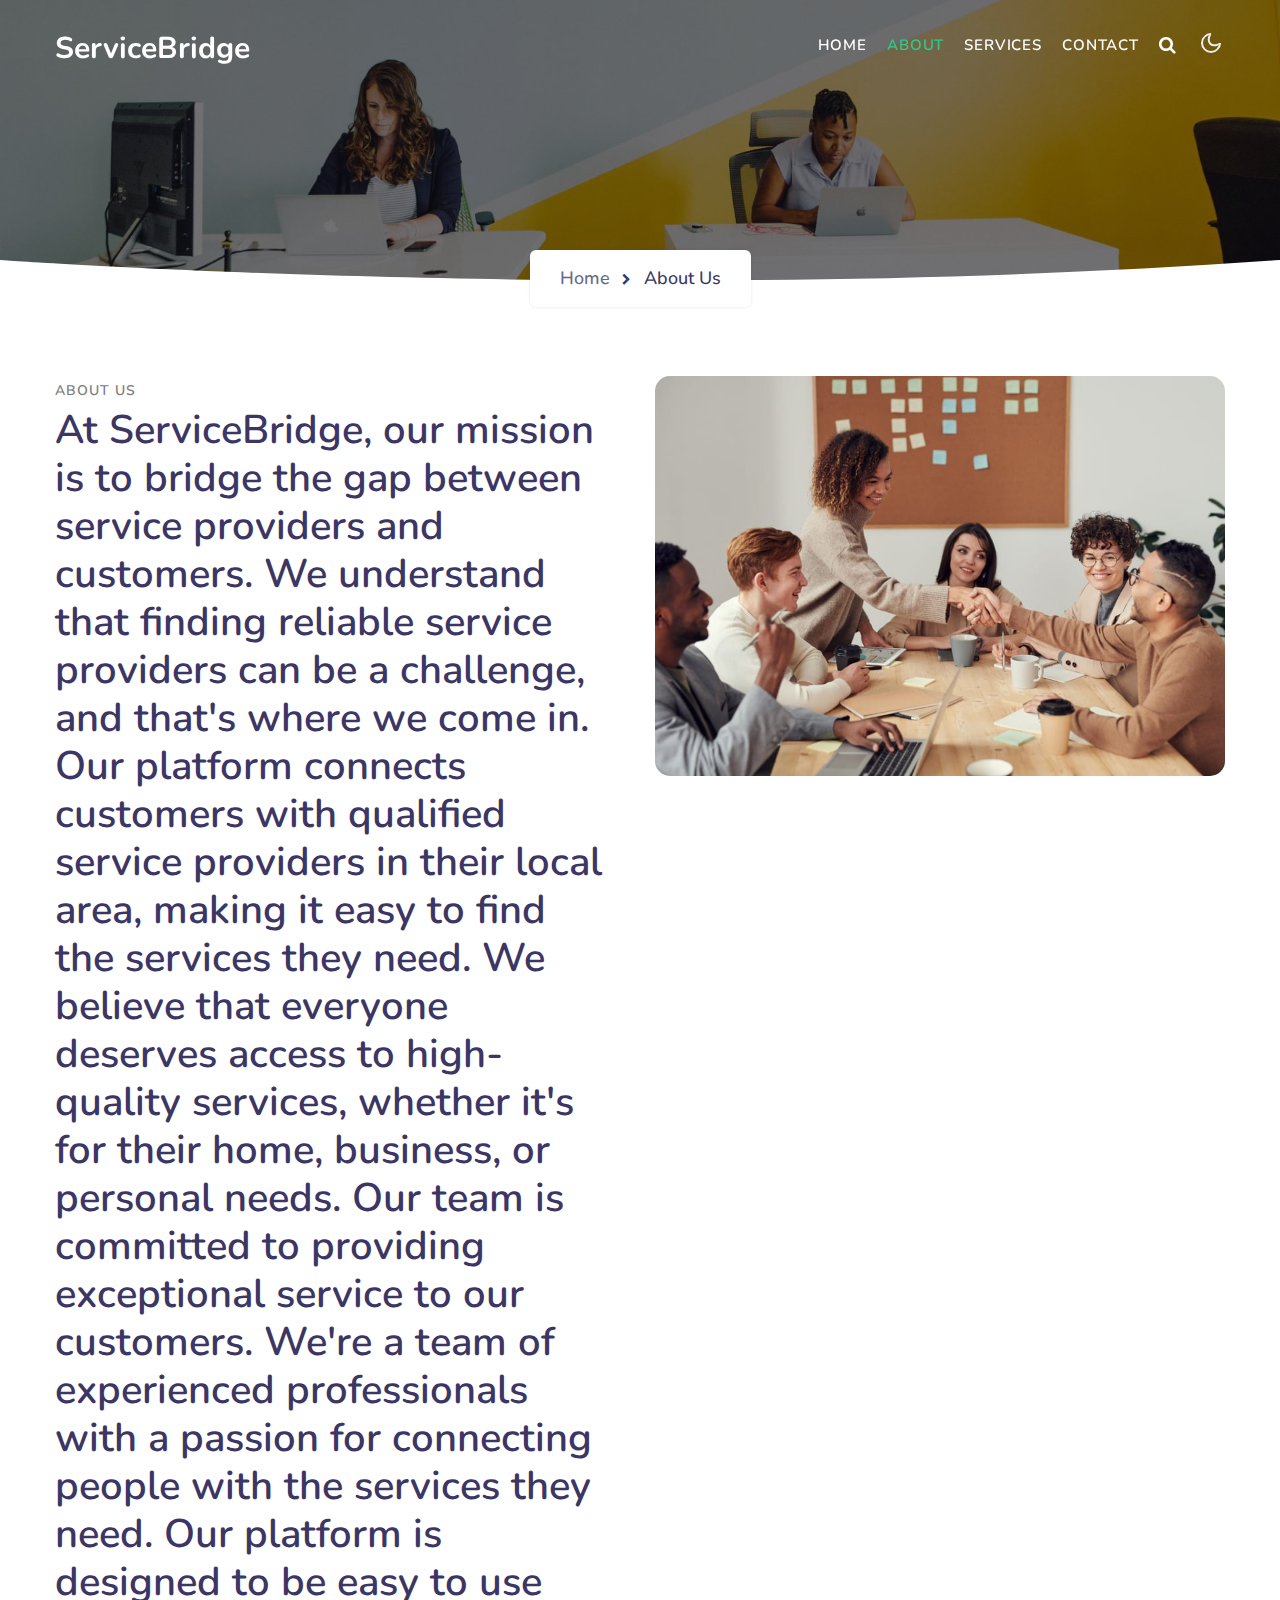
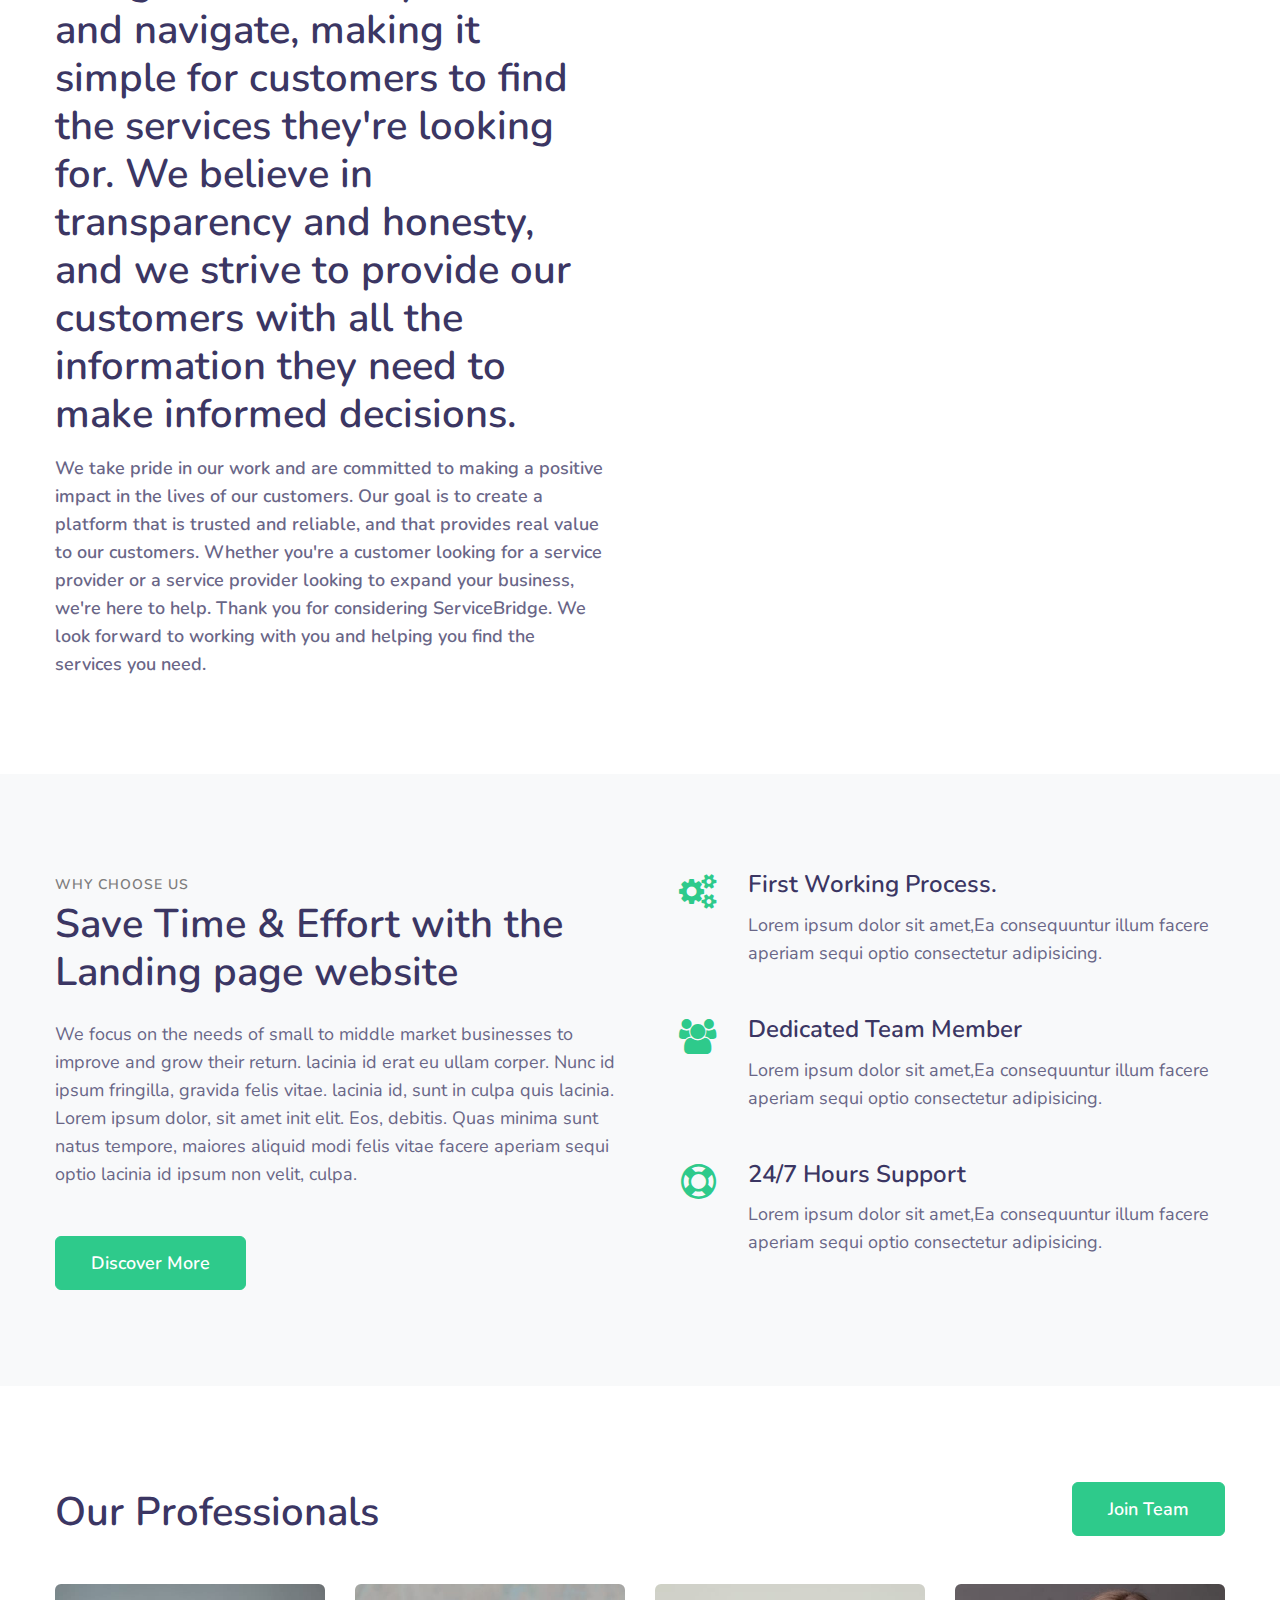
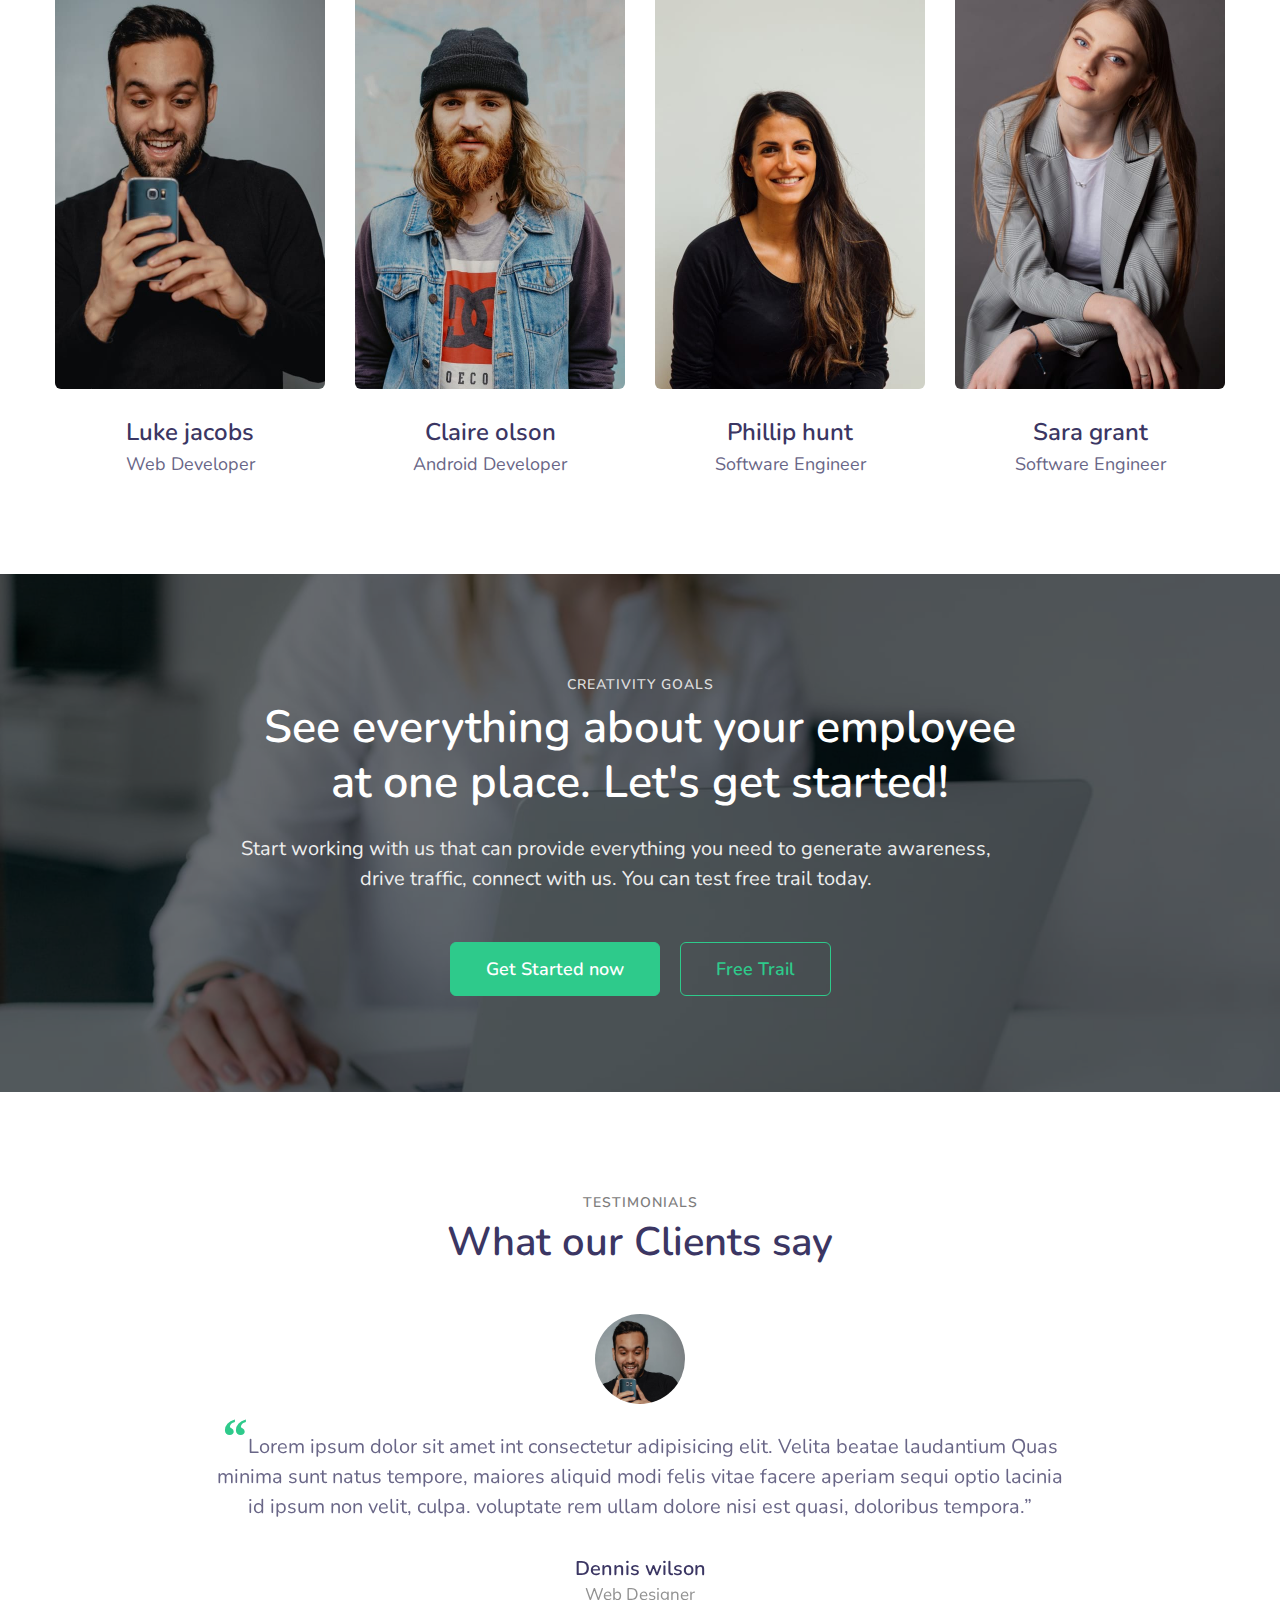
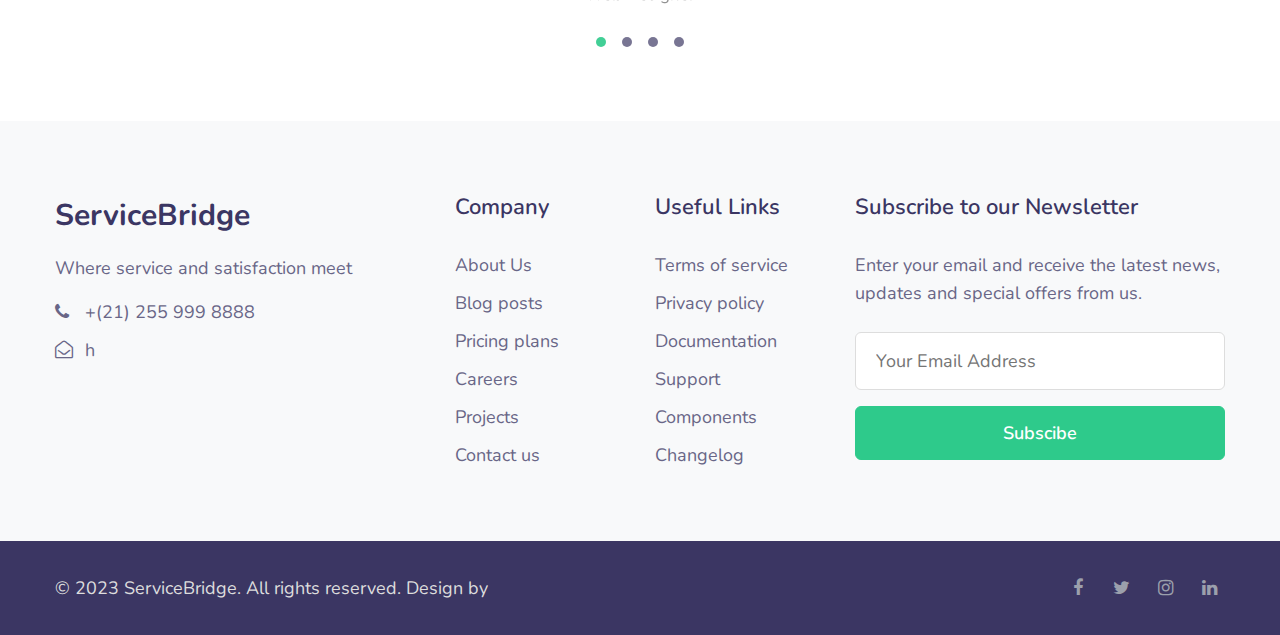
==== commit 3684b496: "Add files via upload" ====
--- a/about.html
+++ b/about.html
@@ -1,525 +1,654 @@
-
-<!doctype html>
-<html lang="en">
-
-<head>
-    <!-- Required meta tags -->
-    <meta charset="utf-8">
-    <meta name="viewport" content="width=device-width, initial-scale=1, shrink-to-fit=no">
-    <title>ServiceBridge</title>
-    <!-- google-fonts -->
-    <link
-        href="//fonts.googleapis.com/css2?family=Raleway:ital,wght@0,100;0,200;0,300;0,400;0,500;0,600;0,700;0,800;0,900;1,100;1,200;1,300;1,400;1,500;1,600;1,700;1,800;1,900&display=swap"
-        rel="stylesheet">
-    <!-- //google-fonts -->
-    <!-- Font-Awesome-Icons-CSS -->
-    <link rel="stylesheet" href="assets/css/fontawesome-all.min.css">
-    <!-- Template CSS Style link -->
-    <link rel="stylesheet" href="assets/css/style-starter.css">
-</head>
-
-<body>
-    <!--header-->
-    <header id="site-header" class="fixed-top">
-        <div class="container">
-            <nav class="navbar navbar-expand-lg stroke px-0">
-                <h1>
-                    <a class="navbar-brand" href="index.html">
-                        <i class="fab fa-mastodon"></i>Service<span>Bridge</span>
-                    </a>
-                </h1>
-                <!-- if logo is image enable this   
-    <a class="navbar-brand" href="#index.html">
-        <img src="image-path" alt="Your logo" title="Your logo" style="height:35px;" />
-    </a> -->
-                <button class="navbar-toggler  collapsed bg-gradient" type="button" data-toggle="collapse"
-                    data-target="#navbarTogglerDemo02" aria-controls="navbarTogglerDemo02" aria-expanded="false"
-                    aria-label="Toggle navigation">
-                    <span class="navbar-toggler-icon fa icon-expand fa-bars"></span>
-                    <span class="navbar-toggler-icon fa icon-close fa-times"></span>
-                </button>
-
-                <div class="collapse navbar-collapse" id="navbarTogglerDemo02">
-                    <ul class="navbar-nav ml-lg-auto">
-                        <li class="nav-item">
-                            <a class="nav-link" href="index.html">Home <span class="sr-only">(current)</span></a>
-                        </li>
-                        <li class="nav-item active">
-                            <a class="nav-link" href="about.html">About Us</a>
-                        </li>
-                        <li class="nav-item">
-                            <a class="nav-link" href="services.html">Services</a>
-                        </li>
-                        <li class="nav-item">
-                            <a class="nav-link" href="contact.html">Contact Us</a>
-                        </li>
-                        <!-- search button -->
-                        <div class="search-right ml-xl-3 ml-1 mr-xl-1">
-                            <form action="#error" method="GET" class="search-box position-relative">
-                                <input type="search" placeholder="Enter Keyword" name="search" required="required"
-                                    autofocus="" class="search-popup">
-                                <button type="submit" class="btn search-btn"><i class="fa fa-search"
-                                        aria-hidden="true"></i></button>
-                            </form>
-                        </div>
-                        <!-- //search button -->
-                    </ul>
-                </div>
-                <!-- //search button -->
-                <!-- toggle switch for light and dark theme -->
-                <div class="cont-ser-position">
-                    <nav class="navigation">
-                        <div class="theme-switch-wrapper">
-                            <label class="theme-switch" for="checkbox">
-                                <input type="checkbox" id="checkbox">
-                                <div class="mode-container">
-                                    <i class="gg-sun"></i>
-                                    <i class="gg-moon"></i>
-                                </div>
-                            </label>
-                        </div>
-                    </nav>
-                </div>
-                <!-- //toggle switch for light and dark theme -->
-            </nav>
-        </div>
-    </header>
-    <!--//header-->
-
-    <!-- inner banner -->
-    <section class="inner-banner py-5">
-        <div class="w3l-breadcrumb py-lg-5">
-            <div class="container pt-4 pb-sm-4">
-                <h4 class="inner-text-title font-weight-bold pt-5">About Us</h4>
-                <ul class="breadcrumbs-custom-path">
-                    <li><a href="index.html">Home</a></li>
-                    <li class="active"><i class="fas fa-angle-right mx-2"></i>About</li>
-                </ul>
-            </div>
-        </div>
-    </section>
-    <!-- //inner banner -->
-
-    <!-- about block -->
-    <section class="w3l-servicesblock py-5">
-        <div class="container py-lg-5 py-4">
-            <div class="row pt-xl-5 pt-lg-0 pt-5 pb-xl-4 align-items-center">
-                <div class="col-lg-6 position-relative home-block-3-left">
-                    <div class="position-relative">
-                        <img src="assets/images/home2.jpg" alt="" class="img-fluid radius-image">
-                    </div>
-                </div>
-                <div class="col-xl-5 col-lg-6 offset-xl-1 mt-lg-0 mt-5">
-                    <h3 class="title-style">Welcome to World Best Business Company</h3>
-                    <p class="mt-lg-4 mt-3 mb-sm-5 mb-4">Lorem ipsum viverra feugiat. Pellen tesque libero ut justo,
-                        ultrices in ligula. Semper at tempufddfel. </p>
-                    <div class="two-grids mt-md-0 mt-md-5 mt-4">
-                        <div class="grids_info">
-                            <i class="fas fa-user-clock primary-clr-bg"></i>
-                            <div class="detail">
-                                <h4>Our Mission</h4>
-                                <p>Excepteur sint occaecat cupidatat non proident, sunt in culpa qui.</p>
-                            </div>
-                        </div>
-                        <div class="grids_info mt-sm-5 mt-4">
-                            <i class="fas fa-laptop-house green-clr-bg"></i>
-                            <div class="detail">
-                                <h4>Our Vision</h4>
-                                <p>Excepteur sint occaecat cupidatat non proident, sunt in culpa qui.</p>
-                            </div>
-                        </div>
-                        <div class="grids_info mt-sm-5 mt-4">
-                            <i class="fas fa-laptop-house blue-clr-bg"></i>
-                            <div class="detail">
-                                <h4>Our Values</h4>
-                                <p>Excepteur sint occaecat cupidatat non proident, sunt in culpa qui.</p>
-                            </div>
-                        </div>
-                    </div>
-                </div>
-            </div>
-        </div>
-    </section>
-    <!-- //about block -->
-
-    <!-- stats -->
-    <section class="w3_stats py-5" id="stats">
-        <div class="container py-md-5 py-4">
-            <div class="w3-stats text-center py-md-4">
-                <div class="row mt-4">
-                    <div class="col-md-3 col-6">
-                        <div class="counter">
-                            <i class="fas fa-users"></i>
-                            <div class="timer count-title count-number mt-3" data-to="1286" data-speed="1500"></div>
-                            <p class="count-text">Workers</p>
-                        </div>
-                    </div>
-                    <div class="col-md-3 col-6">
-                        <div class="counter">
-                            <i class="far fa-smile"></i>
-                            <div class="timer count-title count-number mt-3" data-to="36076" data-speed="1500"></div>
-                            <p class="count-text">Happy Customers</p>
-                        </div>
-                    </div>
-                    <div class="col-md-3 col-6 mt-md-0 mt-5">
-                        <div class="counter">
-                            <i class="fas fa-box-open"></i>
-                            <div class="timer count-title count-number mt-3" data-to="16300" data-speed="1500"></div>
-                            <p class="count-text">Projects</p>
-                        </div>
-                    </div>
-                    <div class="col-md-3 col-6 mt-md-0 mt-5">
-                        <div class="counter">
-                            <i class="fas fa-trophy"></i>
-                            <div class="timer count-title count-number mt-3" data-to="10630" data-speed="1500"></div>
-                            <p class="count-text">Win awards</p>
-                        </div>
-                    </div>
-                </div>
-            </div>
-        </div>
-    </section>
-    <!-- //stats -->
-
-    <!-- team -->
-    <section class="w3l-team py-5" id="team">
-        <div class="container py-md-5 py-4">
-            <div class="title-heading-w3 mx-auto text-center mb-sm-5 mb-4 pb-xl-4" style="max-width:600px">
-                <h3 class="title-style mb-2">Get Advice From Expert</h3>
-                <p>Ut aut reiciendis voluptatibus maiores alias consequatur aut perferendis doloribus asperiores
-                    repellat.</p>
-            </div>
-            <div class="row text-center">
-                <div class="col-md-3 col-6">
-                    <div class="team-grids text-center">
-                        <img src="assets/images/team1.jpg" class="img-fluid" alt="">
-                        <div class="team-info">
-                            <div class="caption">
-                                <div class="social-icons-section text-center">
-                                    <a class="fac" href="#url">
-                                        <i class="fab fa-facebook-f"></i>
-                                    </a>
-                                    <a class="twitter" href="#url">
-                                        <i class="fab fa-twitter"></i>
-                                    </a>
-                                </div>
-                            </div>
-                        </div>
-                    </div>
-                    <h4>John Doe</h4>
-                    <h6>Founder and CEO</h6>
-                </div>
-                <div class="col-md-3 col-6">
-                    <div class="team-grids text-center">
-                        <img src="assets/images/team3.jpg" class="img-fluid" alt="">
-                        <div class="team-info">
-                            <div class="caption">
-                                <div class="social-icons-section text-center">
-                                    <a class="fac" href="#url">
-                                        <i class="fab fa-facebook-f"></i>
-                                    </a>
-                                    <a class="twitter" href="#url">
-                                        <i class="fab fa-twitter"></i>
-                                    </a>
-                                </div>
-                            </div>
-                        </div>
-                    </div>
-                    <h4>Martin ker</h4>
-                    <h6>Partner & co-founder</h6>
-                </div>
-                <div class="col-md-3 col-6 mt-md-0 mt-sm-5 mt-5">
-                    <div class="team-grids text-center">
-                        <img src="assets/images/team2.jpg" class="img-fluid" alt="">
-                        <div class="team-info">
-                            <div class="caption">
-                                <div class="social-icons-section text-center">
-                                    <a class="fac" href="#url">
-                                        <i class="fab fa-facebook-f"></i>
-                                    </a>
-                                    <a class="twitter" href="#url">
-                                        <i class="fab fa-twitter"></i>
-                                    </a>
-                                </div>
-                            </div>
-                        </div>
-                    </div>
-                    <h4> Alexander</h4>
-                    <h6>Chairmen</h6>
-                </div>
-                <div class="col-md-3 col-6 mt-md-0 mt-sm-5 mt-5">
-                    <div class="team-grids text-center">
-                        <img src="assets/images/team4.jpg" class="img-fluid" alt="">
-                        <div class="team-info">
-                            <div class="caption">
-                                <div class="social-icons-section text-center">
-                                    <a class="fac" href="#url">
-                                        <i class="fab fa-facebook-f"></i>
-                                    </a>
-                                    <a class="twitter" href="#url">
-                                        <i class="fab fa-twitter"></i>
-                                    </a>
-                                </div>
-                            </div>
-                        </div>
-                    </div>
-                    <h4>Elizabeth </h4>
-                    <h6>Manager</h6>
-                </div>
-            </div>
-        </div>
-    </section>
-    <!-- team -->
-
-    <!-- testimonials section -->
-    <section class="w3l-testimonials pb-5" id="testimonials">
-        <div class="container py-md-5 py-4">
-            <div class="title-heading-w3 mx-auto text-center mb-5 pb-xl-4" style="max-width:600px">
-                <h3 class="title-style mb-2">What Our Clients Say!</h3>
-                <p>Ut aut reiciendis voluptatibus maiores alias consequatur aut perferendis doloribus asperiores
-                    repellat.</p>
-            </div>
-            <div class="owl-testimonial owl-carousel owl-theme mx-auto" style="max-width:1000px">
-                <div class="item">
-                    <div class="slider-info">
-                        <div class="img-circle">
-                            <img src="assets/images/testi1.jpg" class="img-fluid rounded" alt="client image">
-                        </div>
-                        <div class="message-info">
-                            <span class="fa fa-quote-left mr-2"></span>
-                            <div class="message">Lorem ipsum dolor sit amet consectetur adipisicing elit. Ea sit id
-                                accusantium officia quod quasi necessitatibus perspiciatis Harum error provident
-                                quibusdam tenetur dolor sit amet.Nulla mollis dapibus nunc, ut rhoncus turpis sodales
-                                quis. Integer sit amet mattis quam.consectetur adipisicing elit.Lorem ipsum, dolor sit
-                                amet consectetur adipisicing elit</div>
-                            <div class="name">- Johnson</div>
-                            <div class="desp">Comapany ,City</div>
-                        </div>
-                    </div>
-                </div>
-                <div class="item">
-                    <div class="slider-info">
-                        <div class="img-circle">
-                            <img src="assets/images/testi2.jpg" class="img-fluid rounded" alt="client image">
-                        </div>
-                        <div class="message-info">
-                            <span class="fa fa-quote-left mr-2"></span>
-                            <div class="message">Lorem ipsum dolor sit amet consectetur adipisicing elit. Ea sit id
-                                accusantium
-                                officia quod quasi necessitatibus perspiciatis Harum error provident
-                                quibusdam tenetur.Nulla mollis dapibus nunc, ut rhoncus turpis sodales quis. Integer sit
-                                amet mattis quam.consectetur adipisicing elit.Lorem ipsum, dolor sit amet consectetur
-                                adipisicing elit</div>
-                            <div class="name">- Sami Wade</div>
-                            <div class="desp">Comapany ,City</div>
-                        </div>
-                    </div>
-                </div>
-                <div class="item">
-                    <div class="slider-info">
-                        <div class="img-circle">
-                            <img src="assets/images/testi3.jpg" class="img-fluid rounded" alt="client image">
-                        </div>
-                        <div class="message-info">
-                            <span class="fa fa-quote-left mr-2"></span>
-                            <div class="message">Lorem ipsum dolor sit amet consectetur adipisicing elit. Ea sit id
-                                accusantium
-                                officia quod quasi necessitatibus perspiciatis Harum error provident
-                                quibusdam tenetur.Nulla mollis dapibus nunc, ut rhoncus turpis sodales quis. Integer sit
-                                amet mattis quam.consectetur adipisicing elitLorem ipsum, dolor sit amet consectetur
-                                adipisicing elit.</div>
-                            <div class="name">- Smith roy</div>
-                            <div class="desp">Comapany ,City</div>
-                        </div>
-                    </div>
-                </div>
-            </div>
-        </div>
-    </section>
-    <!-- //testimonials section -->
-
-    <!-- footer -->
-    <footer class="w3l-footer-29-main">
-        <div class="footer-29 py-5">
-            <div class="container py-lg-4">
-                <div class="row footer-top-29">
-                    <div class="col-lg-9">
-                        <div class="row">
-                            <div class="col-md-3 col-6 footer-list-29">
-                                <ul>
-                                    <h6 class="footer-title-29">Company</h6>
-                                    <li><a href="services.html">About Our Services</a></li>
-                                    <li><a href="#projects">Our Projects</a></li>
-                                    <li><a href="#blog">View Our Blog</a></li>
-                                    <li><a href="about.html">Check Our Careers</a></li>
-                                </ul>
-                            </div>
-                            <div class="col-md-3 col-6 footer-list-29">
-                                <ul>
-                                    <h6 class="footer-title-29">Quick Links</h6>
-                                    <li><a href="#management">Management</a></li>
-                                    <li><a href="services.html">Department Services</a></li>
-                                    <li><a href="#appointment">Make Appointment</a></li>
-                                    <li><a href="about.html">Our Business Growth</a></li>
-                                </ul>
-                            </div>
-                            <div class="col-md-3 col-6 footer-list-29 mt-md-0 mt-4">
-                                <ul>
-                                    <h6 class="footer-title-29">Support</h6>
-                                    <li><a href="#live">Live Chart</a></li>
-                                    <li><a href="#faq">Faq's</a></li>
-                                    <li><a href="#support"> Support</a></li>
-                                    <li><a href="#terms">Terms of Service</a></li>
-                                </ul>
-                            </div>
-                            <div class="col-md-3 col-6 footer-list-29 mt-md-0 mt-4">
-                                <h6 class="footer-title-29">More Info</h6>
-                                <ul>
-                                    <li><a href="#privacy">Privacy Policy</a></li>
-                                    <li><a href="#terms"> Terms of Service</a></li>
-                                    <li><a href="contact.html">Contact us</a></li>
-                                    <li><a href="#support"> Support</a></li>
-                                </ul>
-                            </div>
-                        </div>
-                    </div>
-                    <div class="col-lg-3 footer-contact-list mt-lg-0 mt-md-5 mt-4">
-                        <h6 class="footer-title-29">Social Media</h6>
-                        <div class="main-social-footer-29">
-                            <a href="#facebook" class="facebook"><i class="fab fa-facebook-f"></i></a>
-                            <a href="#twitter" class="twitter"><i class="fab fa-twitter"></i></a>
-                            <a href="#google"><i class="fab fa-google-plus-g"></i></a>
-                            <a href="#instagram" class="instagram"><i class="fab fa-instagram"></i></a>
-                        </div>
-                        <!-- copyright -->
-                        <p class="copy-footer-29 mt-4">© 2023 ServiceBridge. All rights reserved. Design by <a
-                                href="" target="_blank">
-                                </a></p>
-                    </div>
-                </div>
-            </div>
-        </div>
-    </footer>
-    <!-- //footer -->
-
-    <!-- Js scripts -->
-    <!-- move top -->
-    <button onclick="topFunction()" id="movetop" title="Go to top">
-        <span class="fas fa-level-up-alt" aria-hidden="true"></span>
-    </button>
-    <script>
-        // When the user scrolls down 20px from the top of the document, show the button
-        window.onscroll = function () {
-            scrollFunction()
-        };
-
-        function scrollFunction() {
-            if (document.body.scrollTop > 20 || document.documentElement.scrollTop > 20) {
-                document.getElementById("movetop").style.display = "block";
-            } else {
-                document.getElementById("movetop").style.display = "none";
-            }
-        }
-
-        // When the user clicks on the button, scroll to the top of the document
-        function topFunction() {
-            document.body.scrollTop = 0;
-            document.documentElement.scrollTop = 0;
-        }
-    </script>
-    <!-- //move top -->
-
-    <!-- common jquery plugin -->
-    <script src="assets/js/jquery-3.3.1.min.js"></script>
-    <!-- //common jquery plugin -->
-
-    <!-- theme switch js (light and dark)-->
-    <script src="assets/js/theme-change.js"></script>
-    <!-- //theme switch js (light and dark)-->
-
-    <!-- counter for stats -->
-    <script src="assets/js/counter.js"></script>
-    <!-- //counter for stats -->
-
-    <script src="assets/js/owl.carousel.js"></script>
-    <!-- script for testimonials -->
-    <script>
-        $(document).ready(function () {
-            $('.owl-testimonial').owlCarousel({
-                loop: true,
-                margin: 0,
-                nav: true,
-                responsiveClass: true,
-                autoplay: true,
-                autoplayTimeout: 5000,
-                autoplaySpeed: 1000,
-                autoplayHoverPause: false,
-                responsive: {
-                    0: {
-                        items: 1,
-                        nav: false
-                    },
-                    480: {
-                        items: 1,
-                        nav: false
-                    },
-                    667: {
-                        items: 1,
-                        nav: true
-                    },
-                    1000: {
-                        items: 1,
-                        nav: true
-                    }
-                }
-            })
-        })
-    </script>
-    <!-- //script for testimonials -->
-
-    <!-- MENU-JS -->
-    <script>
-        $(window).on("scroll", function () {
-            var scroll = $(window).scrollTop();
-
-            if (scroll >= 80) {
-                $("#site-header").addClass("nav-fixed");
-            } else {
-                $("#site-header").removeClass("nav-fixed");
-            }
-        });
-
-        //Main navigation Active Class Add Remove
-        $(".navbar-toggler").on("click", function () {
-            $("header").toggleClass("active");
-        });
-        $(document).on("ready", function () {
-            if ($(window).width() > 991) {
-                $("header").removeClass("active");
-            }
-            $(window).on("resize", function () {
-                if ($(window).width() > 991) {
-                    $("header").removeClass("active");
-                }
-            });
-        });
-    </script>
-    <!-- //MENU-JS -->
-
-    <!-- disable body scroll which navbar is in active -->
-    <script>
-        $(function () {
-            $('.navbar-toggler').click(function () {
-                $('body').toggleClass('noscroll');
-            })
-        });
-    </script>
-    <!-- //disable body scroll which navbar is in active -->
-
-    <!-- bootstrap -->
-    <script src="assets/js/bootstrap.min.js"></script>
-    <!-- //bootstrap -->
-    <!-- //Js scripts -->
-</body>
-
+
+<!doctype html>
+<html lang="en">
+  <head>
+    <!-- Required meta tags -->
+    <meta charset="utf-8">
+    <meta name="viewport" content="width=device-width, initial-scale=1, shrink-to-fit=no">
+
+    <title>ServiceBridge</title>
+
+    <!-- google fonts -->
+    <link href="//fonts.googleapis.com/css?family=Nunito:400,700&display=swap" rel="stylesheet">
+
+    <!-- Template CSS -->
+    <link rel="stylesheet" href="assets/css/style-starter.css">
+  </head>
+  <body>
+<!--header-->
+<header id="site-header" class="fixed-top">
+  <div class="container">
+      <nav class="navbar navbar-expand-lg stroke px-0">
+          <h1> <a class="navbar-brand" href="index.html">
+                  ServiceBridge
+              </a></h1>
+          <!-- if logo is image enable this   
+  <a class="navbar-brand" href="#index.html">
+      <img src="image-path" alt="Your logo" title="Your logo" style="height:35px;" />
+  </a> -->
+          <button class="navbar-toggler  collapsed bg-gradient" type="button" data-toggle="collapse"
+              data-target="#navbarTogglerDemo02" aria-controls="navbarTogglerDemo02" aria-expanded="false"
+              aria-label="Toggle navigation">
+              <span class="navbar-toggler-icon fa icon-expand fa-bars"></span>
+              <span class="navbar-toggler-icon fa icon-close fa-times"></span>
+          </button>
+
+          <div class="collapse navbar-collapse" id="navbarTogglerDemo02">
+              <ul class="navbar-nav ml-auto">
+                  <li class="nav-item @@home__active">
+                      <a class="nav-link" href="index.html">Home <span class="sr-only">(current)</span></a>
+                  </li>
+                  <li class="nav-item active">
+                      <a class="nav-link" href="about.html">About</a>
+                  </li>
+                  <li class="nav-item @@services__active">
+                      <a class="nav-link" href="services.html">Services</a>
+                  </li>
+                  <li class="nav-item @@contact__active">
+                      <a class="nav-link" href="contact.html">Contact</a>
+                  </li>
+                  <!--/search-right-->
+                  <div class="search-right">
+                      <a href="#search" title="search"><span class="fa fa-search" aria-hidden="true"></span></a>
+                      <!-- search popup -->
+                      <div id="search" class="pop-overlay">
+                          <div class="popup">
+
+                              <form action="error.html" method="GET" class="search-box">
+                                  <input type="search" placeholder="Enter Keyword" name="search" required="required"
+                                      autofocus="">
+                                  <button type="submit" class="btn"><span class="fa fa-search"
+                                          aria-hidden="true"></span></button>
+                              </form>
+
+                          </div>
+                          <a class="close" href="#close">×</a>
+                      </div>
+                      <!-- /search popup -->
+                  </div>
+                  <!--//search-right-->
+              </ul>
+          </div>
+          <!-- toggle switch for light and dark theme -->
+          <div class="mobile-position">
+              <nav class="navigation">
+                  <div class="theme-switch-wrapper">
+                      <label class="theme-switch" for="checkbox">
+                          <input type="checkbox" id="checkbox">
+                          <div class="mode-container">
+                              <i class="gg-sun"></i>
+                              <i class="gg-moon"></i>
+                          </div>
+                      </label>
+                  </div>
+              </nav>
+          </div>
+          <!-- //toggle switch for light and dark theme -->
+      </nav>
+  </div>
+</header>
+<!--/header-->
+<div class="inner-banner">
+    <section class="w3l-breadcrumb">
+        <div class="container">
+            <ul class="breadcrumbs-custom-path">
+                <li><a href="index.html">Home</a></li>
+                <li class="active"><span class="fa fa-chevron-right mx-2" aria-hidden="true"></span> About Us</li>
+            </ul>
+        </div>
+    </section>
+</div>
+<!-- banner bottom shape -->
+<div class="position-relative">
+    <div class="shape overflow-hidden">
+        <svg viewBox="0 0 2880 48" fill="none" xmlns="http://www.w3.org/2000/svg">
+            <path d="M0 48H1437.5H2880V0H2160C1442.5 52 720 0 720 0H0V48Z" fill="currentColor"></path>
+        </svg>
+    </div>
+</div>
+<!-- banner bottom shape -->
+
+<!-- about page about section -->
+<section class="w3l-index3" id="about">
+    <div class="midd-w3 py-5">
+        <div class="container py-lg-5 py-md-3">
+            <div class="row">
+                <div class="col-lg-6 mb-lg-0 mb-md-5 mb-4 align-self">
+                    <h3 class="title-small"> About us</h3>
+                    <h3 class="title-big mx-0">At ServiceBridge, our mission is to bridge the gap between service providers and customers. We understand that finding reliable service providers can be a challenge, and that's where we come in. Our platform connects customers with qualified service providers in their local area, making it easy to find the services they need. We believe that everyone deserves access to high-quality services, whether it's for their home, business, or personal needs. Our team is committed to providing exceptional service to our customers.
+
+                        We're a team of experienced professionals with a passion for connecting people with the services they need. Our platform is designed to be easy to use and navigate, making it simple for customers to find the services they're looking for. We believe in transparency and honesty, and we strive to provide our customers with all the information they need to make informed decisions.</p>
+                    <p class="mt-3">We take pride in our work and are committed to making a positive impact in the lives of our customers. Our goal is to create a platform that is trusted and reliable, and that provides real value to our customers. Whether you're a customer looking for a service provider or a service provider looking to expand your business, we're here to help.
+
+                        Thank you for considering ServiceBridge. We look forward to working with you and helping you find the services you need.</p>
+                </div>
+                <div class="col-lg-6">
+                    <div class="position-relative">
+                        <img src="assets/images/about.jpg" alt="" class="radius-image-full img-fluid">
+                    </div>
+                </div>
+            </div>
+        </div>
+    </div>
+</section>
+<!-- //about page about section -->
+
+
+<section class="w3l-content-4 py-5" id="why">
+    <div class="content-4-main py-lg-5 py-md-4">
+        <div class="container">
+            <div class="content-info-in row">
+                <div class="content-left col-lg-6">
+                    <h3 class="title-small"> Why choose us</h3>
+                    <h3 class="title-big mx-0">Save Time & Effort with the Landing page website</h3>
+                    <p class="mt-md-4 mt-3"> We focus on the needs of small to middle market businesses to improve and grow
+                        their return. lacinia id erat eu
+                        ullam corper. Nunc id ipsum fringilla, gravida felis vitae. lacinia id, sunt in
+                        culpa quis lacinia. Lorem ipsum dolor, sit amet init elit. Eos,
+                        debitis. Quas minima sunt natus tempore, maiores aliquid modi felis vitae facere aperiam sequi
+                        optio lacinia id ipsum non velit, culpa.</p>
+                    <a href="#discover" class="btn btn-style btn-primary mt-md-5 mt-4">Discover More </a>
+                </div>
+                <div class="content-right col-lg-6 pl-lg-4 mt-lg-0 mt-5">
+                    <div class="row content4-right-grids mb-lg-5 mb-4">
+                        <div class="col-2 content4-right-icon">
+                            <div class="content4-icon">
+                                <span class="fa fa-cogs"></span>
+                            </div>
+                        </div>
+                        <div class="col-10 content4-right-info">
+                            <h6><a href="#url">First Working Process.</a></h6>
+                            <p>Lorem ipsum dolor sit amet,Ea consequuntur illum facere aperiam sequi optio
+                                consectetur
+                                adipisicing.</p>
+                        </div>
+                    </div>
+                    <div class="row content4-right-grids mb-lg-5 mb-4">
+                        <div class="col-2 content4-right-icon">
+                            <div class="content4-icon">
+                                <span class="fa fa-users"></span>
+                            </div>
+                        </div>
+                        <div class="col-10 content4-right-info">
+                            <h6><a href="#url"> Dedicated Team Member </a></h6>
+                            <p>Lorem ipsum dolor sit amet,Ea consequuntur illum facere aperiam sequi optio
+                                consectetur
+                                adipisicing.</p>
+                        </div>
+                    </div>
+                    <div class="row content4-right-grids">
+                        <div class="col-2 content4-right-icon">
+                            <div class="content4-icon">
+                                <span class="fa fa-support"></span>
+                            </div>
+                        </div>
+                        <div class="col-10 content4-right-info">
+                            <h6><a href="#url"> 24/7 Hours Support</a></h6>
+                            <p>Lorem ipsum dolor sit amet,Ea consequuntur illum facere aperiam sequi optio
+                                consectetur
+                                adipisicing.</p>
+                        </div>
+                    </div>
+                </div>
+            </div>
+        </div>
+    </div>
+</section>
+<!--/team-sec-->
+<section class="w3l-team-main" id="team">
+    <div class="team py-5">
+        <div class="container py-lg-5"><div class="grid-alignment mb-md-5 mb-4">
+            <div class="grid-info">
+                <h3 class="title-big mx-0">Our Professionals</h3>
+            </div>
+            <div class="grid-btn text-right">
+                <a href="#consultant" class="btn btn-style btn-primary">Join Team  </a>
+            </div>
+        </div>
+            <div class="row team-row mt-md-5 mt-4">
+                <div class="col-lg-3 col-6 team-wrap">
+                    <div class="team-member text-center">
+                        <div class="team-img">
+                            <img src="assets/images/team1.jpg" alt="" class="radius-image">
+                            <div class="overlay-team">
+                                <div class="team-details text-center">
+                                    <div class="socials mt-20">
+                                        <a href="#url">
+                                            <span class="fa fa-facebook-f"></span>
+                                        </a>
+                                        <a href="#url">
+                                            <span class="fa fa-twitter"></span>
+                                        </a>
+                                        <a href="#url">
+                                            <span class="fa fa-instagram"></span>
+                                        </a>
+                                    </div>
+                                </div>
+                            </div>
+                        </div>
+                        <a href="#url" class="team-title">Luke jacobs</a>
+                        <p>web developer</p>
+                    </div>
+                </div>
+                <!-- end team member -->
+
+                <div class="col-lg-3 col-6 team-wrap">
+                    <div class="team-member text-center">
+                        <div class="team-img">
+                            <img src="assets/images/team3.jpg" alt="" class="radius-image">
+                            <div class="overlay-team">
+                                <div class="team-details text-center">
+                                    <div class="socials mt-20">
+                                        <a href="#url">
+                                            <span class="fa fa-facebook-f"></span>
+                                        </a>
+                                        <a href="#url">
+                                            <span class="fa fa-twitter"></span>
+                                        </a>
+                                        <a href="#url">
+                                            <span class="fa fa-instagram"></span>
+                                        </a>
+                                    </div>
+                                </div>
+                            </div>
+                        </div>
+                        <a href="#url" class="team-title">Claire olson</a>
+                        <p>android developer</p>
+                    </div>
+                </div>
+                <!-- end team member -->
+
+                <div class="col-lg-3 col-6 team-wrap mt-lg-0 mt-5">
+                    <div class="team-member last text-center">
+                        <div class="team-img">
+                            <img src="assets/images/team2.jpg" alt="" class="radius-image">
+                            <div class="overlay-team">
+                                <div class="team-details text-center">
+                                    <div class="socials mt-20">
+                                        <a href="#url">
+                                            <span class="fa fa-facebook-f"></span>
+                                        </a>
+                                        <a href="#url">
+                                            <span class="fa fa-twitter"></span>
+                                        </a>
+                                        <a href="#url">
+                                            <span class="fa fa-instagram"></span>
+                                        </a>
+                                    </div>
+                                </div>
+                            </div>
+                        </div>
+                        <a href="#url" class="team-title">Phillip hunt</a>
+                        <p>Software engineer </p>
+                    </div>
+                </div>
+                <!-- end team member -->
+
+                <div class="col-lg-3 col-6 team-wrap mt-lg-0 mt-5">
+                    <div class="team-member last text-center">
+                        <div class="team-img">
+                            <img src="assets/images/team4.jpg" alt="" class="radius-image">
+                            <div class="overlay-team">
+                                <div class="team-details text-center">
+                                    <div class="socials mt-20">
+                                        <a href="#url">
+                                            <span class="fa fa-facebook-f"></span>
+                                        </a>
+                                        <a href="#url">
+                                            <span class="fa fa-twitter"></span>
+                                        </a>
+                                        <a href="#url">
+                                            <span class="fa fa-instagram"></span>
+                                        </a>
+                                    </div>
+                                </div>
+                            </div>
+                        </div>
+                        <a href="#url" class="team-title">Sara grant</a>
+                        <p>Software engineer </p>
+                    </div>
+                </div>
+                <!-- end team member -->
+
+            </div>
+        </div>
+</section>
+<!--//team-sec-->
+<!-- middle -->
+<div class="middle py-5">
+    <div class="container py-lg-5 py-md-4">
+      <div class="welcome-left text-center">
+        <h5 class="title-small">Creativity goals</h5>
+        <h3 class="title-big mb-4">See everything about your employee at one place. Let's get started!</h3>
+        <p class="pr-lg-5">Start working with us that can provide everything you need to generate awareness, 
+          drive traffic, connect with us. You can test free trail today.</p>
+        <div class="buttons mt-md-5 mt-4">
+          <a href="about.html" class="btn btn-style btn-primary mr-sm-2 mr-1">Get Started now</a>
+          <a href="contact.html" class="btn btn-style btn-outline-primary ml-sm-2">Free Trail</a>
+        </div>
+      </div>
+    </div>
+  </div>
+  <!-- //middle -->
+<!-- testimonials -->
+<section class="w3l-clients-1" id="testimonials">
+    <!-- /grids -->
+    <div class="cusrtomer-layout py-5">
+        <div class="container py-lg-5 py-md-4">
+            <div class="heading align-self text-center">
+                <h6 class="title-small">Testimonials</h6>
+                <h3 class="title-big mb-md-5 mb-4">What our Clients say</h3>
+            </div>
+            <!-- /grids -->
+            <div class="testimonial-row">
+                <div id="owl-demo1" class="owl-two owl-carousel owl-theme mb-md-3 mb-sm-5 mb-4">
+                    <div class="item">
+                        <div class="testimonial-content">
+                            <div class="testimonial">
+                                <div class="test-img">
+                                    <img src="assets/images/team1.jpg" class="img-fluid"
+                                        alt="client-img">
+                                </div>
+                                <blockquote>
+                                    <q>Lorem ipsum dolor sit amet int consectetur adipisicing elit. Velita beatae
+                                        laudantium Quas minima sunt natus tempore, maiores aliquid modi felis vitae
+                                        facere aperiam sequi optio lacinia id ipsum non velit, culpa.
+                                        voluptate rem ullam dolore nisi est quasi, doloribus tempora.</q>
+                                </blockquote>
+                                <div class="testi-des">
+                                    <div class="peopl align-self">
+                                        <h3>Dennis wilson</h3>
+                                        <p class="indentity">Web Designer </p>
+                                    </div>
+                                </div>
+                            </div>
+                        </div>
+                    </div>
+                    <div class="item">
+                        <div class="testimonial-content">
+                            <div class="testimonial">
+                                <div class="test-img"><img src="assets/images/team2.jpg" class="img-fluid"
+                                        alt="client-img">
+                                </div>
+                                <blockquote>
+                                    <q>Lorem ipsum dolor sit amet int consectetur adipisicing elit. Velita beatae
+                                        laudantium Quas minima sunt natus tempore, maiores aliquid modi felis vitae
+                                        facere aperiam sequi optio lacinia id ipsum non velit, culpa.
+                                        voluptate rem ullam dolore nisi est quasi, doloribus tempora.</q>
+                                </blockquote>
+                                <div class="testi-des">
+                                    <div class="peopl align-self">
+                                        <h3>Tommy sakura</h3>
+                                        <p class="indentity">Developer </p>
+                                    </div>
+                                </div>
+                            </div>
+                        </div>
+                    </div>
+                    <div class="item">
+                        <div class="testimonial-content">
+                            <div class="testimonial">
+                                <div class="test-img"><img src="assets/images/team3.jpg" class="img-fluid"
+                                        alt="client-img">
+                                </div>
+                                <blockquote>
+                                    <q>Lorem ipsum dolor sit amet int consectetur adipisicing elit. Velita beatae
+                                        laudantium Quas minima sunt natus tempore, maiores aliquid modi felis vitae
+                                        facere aperiam sequi optio lacinia id ipsum non velit, culpa.
+                                        voluptate rem ullam dolore nisi est quasi, doloribus tempora.</q>
+                                </blockquote>
+                                <div class="testi-des">
+                                    <div class="peopl align-self">
+                                        <h3>Roy Linderson</h3>
+                                        <p class="indentity">Designer</p>
+                                    </div>
+                                </div>
+                            </div>
+                        </div>
+                    </div>
+                    <div class="item">
+                        <div class="testimonial-content">
+                            <div class="testimonial">
+                                <div class="test-img"><img src="assets/images/team4.jpg" class="img-fluid"
+                                        alt="client-img">
+                                </div>
+                                <blockquote>
+                                    <q>Lorem ipsum dolor sit amet int consectetur adipisicing elit. Velita beatae
+                                        laudantium Quas minima sunt natus tempore, maiores aliquid modi felis vitae
+                                        facere aperiam sequi optio lacinia id ipsum non velit, culpa.
+                                        voluptate rem ullam dolore nisi est quasi, doloribus tempora.</q>
+                                </blockquote>
+                                <div class="testi-des">
+                                    <div class="peopl align-self">
+                                        <h3>Mike Thyson</h3>
+                                        <p class="indentity">Developer</p>
+                                    </div>
+                                </div>
+                            </div>
+                        </div>
+                    </div>
+                </div>
+            </div>
+        </div>
+        <!-- /grids -->
+    </div>
+    <!-- //grids -->
+</section>
+<!-- //testimonials -->
+
+<!-- footer -->
+<section class="w3l-footer-29-main">
+  <div class="footer-29 py-5">
+    <div class="container py-lg-4">
+      <div class="row footer-top-29">
+        <div class="col-lg-4 col-md-6 col-sm-7 footer-list-29 footer-1 pr-lg-5">
+          <div class="footer-logo mb-3">
+            <a class="navbar-brand" href="index.html">ServiceBridge</a>
+          </div>
+          <p>Where service and satisfaction meet</p>
+          <ul class="mt-3">
+            <li><a href="tel:+(21) 255 999 8888"><span class="fa fa-phone"></span> +(21) 255 999 8888</a></li>
+            <li><a href="mailto:hdspacedesk@mail.com" class="mail"><span class="fa fa-envelope-open-o"></span>
+                h</a></li>
+          </ul>
+        </div>
+        <div class="col-lg-2 col-md-6 col-sm-5 col-6 footer-list-29 footer-2 mt-sm-0 mt-5">
+
+          <ul>
+            <h6 class="footer-title-29">Company</h6>
+            <li><a href="about.html">About Us</a></li>
+            <li><a href="#blog"> Blog posts</a></li>
+            <li><a href="services.html#pricing"> Pricing plans</a></li>
+            <li><a href="#careers"> Careers</a></li>
+            <li><a href="#projects"> Projects</a></li>
+            <li><a href="contact.html">Contact us</a></li>
+          </ul>
+        </div>
+        <div class="col-lg-2 col-md-6 col-sm-5 col-6 footer-list-29 footer-3 mt-lg-0 mt-5">
+          <h6 class="footer-title-29">Useful Links</h6>
+          <ul>
+            <li><a href="#terms">Terms of service</a></li>
+            <li><a href="#privacy"> Privacy policy</a></li>
+            <li><a href="#doc"> Documentation</a></li>
+            <li><a href="#support"> Support</a></li>
+            <li><a href="#components"> Components</a></li>
+            <li><a href="#changelog"> Changelog</a></li>
+          </ul>
+
+        </div>
+        <div class="col-lg-4 col-md-6 col-sm-7 footer-list-29 footer-4 mt-lg-0 mt-5">
+          <h6 class="footer-title-29">Subscribe to our Newsletter </h6>
+          <p>Enter your email and receive the latest news, updates and special offers from us.</p>
+
+          <form action="#" class="subscribe" method="post">
+            <input type="email" name="email" placeholder="Your Email Address" required="">
+            <button class="btn btn-style btn-primary w-100 mt-3">Subscibe</button>
+          </form>
+        </div>
+      </div>
+    </div>
+  </div>
+</section>
+<!-- //footer -->
+
+<!-- copyright -->
+<section class="w3l-copyright">
+  <div class="container">
+    <div class="row bottom-copies">
+      <p class="col-lg-8 copy-footer-29">© 2023 ServiceBridge. All rights reserved. Design by <a
+          href="https://w3layouts.com/" target="_blank">
+          </a></p>
+
+      <div class="col-lg-4 main-social-footer-29">
+        <a href="#facebook" class="facebook"><span class="fa fa-facebook"></span></a>
+        <a href="#twitter" class="twitter"><span class="fa fa-twitter"></span></a>
+        <a href="#instagram" class="instagram"><span class="fa fa-instagram"></span></a>
+        <a href="#linkedin" class="linkedin"><span class="fa fa-linkedin"></span></a>
+      </div>
+
+    </div>
+  </div>
+
+  <!-- move top -->
+  <button onclick="topFunction()" id="movetop" title="Go to top">
+    &#10548;
+  </button>
+  <script>
+    // When the user scrolls down 20px from the top of the document, show the button
+    window.onscroll = function () {
+      scrollFunction()
+    };
+
+    function scrollFunction() {
+      if (document.body.scrollTop > 20 || document.documentElement.scrollTop > 20) {
+        document.getElementById("movetop").style.display = "block";
+      } else {
+        document.getElementById("movetop").style.display = "none";
+      }
+    }
+
+    // When the user clicks on the button, scroll to the top of the document
+    function topFunction() {
+      document.body.scrollTop = 0;
+      document.documentElement.scrollTop = 0;
+    }
+  </script>
+  <!-- /move top -->
+</section>
+<!-- //copyright -->
+
+<script src="assets/js/jquery-3.3.1.min.js"></script> <!-- Common jquery plugin -->
+
+<script src="assets/js/theme-change.js"></script><!-- theme switch js (light and dark)-->
+
+<script src="assets/js/owl.carousel.js"></script><!-- owl carousel -->
+
+<!-- script for tesimonials carousel slider -->
+<script>
+  $(document).ready(function () {
+    $("#owl-demo1").owlCarousel({
+      loop: true,
+      margin: 20,
+      nav: false,
+      responsiveClass: true,
+      responsive: {
+        0: {
+          items: 1,
+          nav: false
+        },
+        1000: {
+          items: 1,
+          nav: false,
+          loop: false
+        }
+      }
+    })
+  })
+</script>
+<!-- //script for tesimonials carousel slider -->
+
+<!-- magnific popup -->
+<script src="assets/js/jquery.magnific-popup.min.js"></script>
+<script>
+  $(document).ready(function () {
+    $('.popup-with-zoom-anim').magnificPopup({
+      type: 'inline',
+
+      fixedContentPos: false,
+      fixedBgPos: true,
+
+      overflowY: 'auto',
+
+      closeBtnInside: true,
+      preloader: false,
+
+      midClick: true,
+      removalDelay: 300,
+      mainClass: 'my-mfp-zoom-in'
+    });
+
+    $('.popup-with-move-anim').magnificPopup({
+      type: 'inline',
+
+      fixedContentPos: false,
+      fixedBgPos: true,
+
+      overflowY: 'auto',
+
+      closeBtnInside: true,
+      preloader: false,
+
+      midClick: true,
+      removalDelay: 300,
+      mainClass: 'my-mfp-slide-bottom'
+    });
+  });
+</script>
+<!-- //magnific popup -->
+
+<!--/MENU-JS-->
+<script>
+  $(window).on("scroll", function () {
+    var scroll = $(window).scrollTop();
+
+    if (scroll >= 80) {
+      $("#site-header").addClass("nav-fixed");
+    } else {
+      $("#site-header").removeClass("nav-fixed");
+    }
+  });
+
+  //Main navigation Active Class Add Remove
+  $(".navbar-toggler").on("click", function () {
+    $("header").toggleClass("active");
+  });
+  $(document).on("ready", function () {
+    if ($(window).width() > 991) {
+      $("header").removeClass("active");
+    }
+    $(window).on("resize", function () {
+      if ($(window).width() > 991) {
+        $("header").removeClass("active");
+      }
+    });
+  });
+</script>
+<!--//MENU-JS-->
+
+<!-- disable body scroll which navbar is in active -->
+<script>
+  $(function () {
+    $('.navbar-toggler').click(function () {
+      $('body').toggleClass('noscroll');
+    })
+  });
+</script>
+<!-- //disable body scroll which navbar is in active -->
+
+<!--bootstrap-->
+<script src="assets/js/bootstrap.min.js"></script>
+<!-- //bootstrap-->
+
+</body>
+
 </html>--- a/assets/css/style-starter.css
+++ b/assets/css/style-starter.css
@@ -1,6 +1,14 @@
 @charset "UTF-8";
-
-
+/*--
+Author: W3layouts
+Author URL: http://w3layouts.com
+--*/
+/*!
+ * Bootstrap v4.4.1 (https://getbootstrap.com/)
+ * Copyright 2011-2019 The Bootstrap Authors
+ * Copyright 2011-2019 Twitter, Inc.
+ * Licensed under MIT (https://github.com/twbs/bootstrap/blob/master/LICENSE)
+ */
 :root {
   --blue: #007bff;
   --indigo: #6610f2;
@@ -15,8 +23,8 @@
   --white: #fff;
   --gray: #6c757d;
   --gray-dark: #343a40;
-  --primary: #ff4c4c;
-  --secondary: #e71d36;
+  --primary: #2eca8b;
+  --secondary: #3B3663;
   --success: #28a745;
   --info: #17a2b8;
   --warning: #ffc107;
@@ -29,34 +37,21 @@
   --breakpoint-lg: 992px;
   --breakpoint-xl: 1200px;
   --font-family-sans-serif: -apple-system, BlinkMacSystemFont, "Segoe UI", Roboto, "Helvetica Neue", Arial, "Noto Sans", sans-serif, "Apple Color Emoji", "Segoe UI Emoji", "Segoe UI Symbol", "Noto Color Emoji";
-  --font-family-monospace: SFMono-Regular, Menlo, Monaco, Consolas, "Liberation Mono", "Courier New", monospace;
-}
+  --font-family-monospace: SFMono-Regular, Menlo, Monaco, Consolas, "Liberation Mono", "Courier New", monospace; }
 
 *,
 *::before,
 *::after {
-  box-sizing: border-box;
-}
+  box-sizing: border-box; }
 
 html {
   font-family: sans-serif;
   line-height: 1.15;
   -webkit-text-size-adjust: 100%;
-  -webkit-tap-highlight-color: rgba(0, 0, 0, 0);
-}
-
-article,
-aside,
-figcaption,
-figure,
-footer,
-header,
-hgroup,
-main,
-nav,
-section {
-  display: block;
-}
+  -webkit-tap-highlight-color: rgba(0, 0, 0, 0); }
+
+article, aside, figcaption, figure, footer, header, hgroup, main, nav, section {
+  display: block; }
 
 body {
   margin: 0;
@@ -66,181 +61,142 @@
   line-height: 1.5;
   color: #212529;
   text-align: left;
-  background-color: #fff;
-}
+  background-color: #fff; }
 
 [tabindex="-1"]:focus:not(:focus-visible) {
-  outline: 0 !important;
-}
+  outline: 0 !important; }
 
 hr {
   box-sizing: content-box;
   height: 0;
-  overflow: visible;
-}
-
-h1,
-h2,
-h3,
-h4,
-h5,
-h6 {
+  overflow: visible; }
+
+h1, h2, h3, h4, h5, h6 {
   margin-top: 0;
-  margin-bottom: 0.5rem;
-}
+  margin-bottom: 0.5rem; }
 
 p {
   margin-top: 0;
-  margin-bottom: 1rem;
-}
+  margin-bottom: 1rem; }
 
 abbr[title],
 abbr[data-original-title] {
   text-decoration: underline;
   -webkit-text-decoration: underline dotted;
-  text-decoration: underline dotted;
+          text-decoration: underline dotted;
   cursor: help;
   border-bottom: 0;
   -webkit-text-decoration-skip-ink: none;
-  text-decoration-skip-ink: none;
-}
+          text-decoration-skip-ink: none; }
 
 address {
   margin-bottom: 1rem;
   font-style: normal;
-  line-height: inherit;
-}
+  line-height: inherit; }
 
 ol,
 ul,
 dl {
   margin-top: 0;
-  margin-bottom: 1rem;
-}
+  margin-bottom: 1rem; }
 
 ol ol,
 ul ul,
 ol ul,
 ul ol {
-  margin-bottom: 0;
-}
+  margin-bottom: 0; }
 
 dt {
-  font-weight: 600;
-}
+  font-weight: 700; }
 
 dd {
   margin-bottom: .5rem;
-  margin-left: 0;
-}
+  margin-left: 0; }
 
 blockquote {
-  margin: 0 0 1rem;
-}
+  margin: 0 0 1rem; }
 
 b,
 strong {
-  font-weight: bolder;
-}
+  font-weight: bolder; }
 
 small {
-  font-size: 80%;
-}
+  font-size: 80%; }
 
 sub,
 sup {
   position: relative;
   font-size: 75%;
   line-height: 0;
-  vertical-align: baseline;
-}
+  vertical-align: baseline; }
 
 sub {
-  bottom: -.25em;
-}
+  bottom: -.25em; }
 
 sup {
-  top: -.5em;
-}
+  top: -.5em; }
 
 a {
-  color: var(--font-color);
+  color: #2eca8b;
   text-decoration: none;
-  background-color: transparent;
-}
-
-a:hover {
-  color: var(--primary-color);
-  text-decoration: underline;
-}
+  background-color: transparent; }
+  a:hover {
+    color: #208c60;
+    text-decoration: underline; }
 
 a:not([href]) {
   color: inherit;
-  text-decoration: none;
-}
-
-a:not([href]):hover {
-  color: inherit;
-  text-decoration: none;
-}
+  text-decoration: none; }
+  a:not([href]):hover {
+    color: inherit;
+    text-decoration: none; }
 
 pre,
 code,
 kbd,
 samp {
   font-family: SFMono-Regular, Menlo, Monaco, Consolas, "Liberation Mono", "Courier New", monospace;
-  font-size: 1em;
-}
+  font-size: 1em; }
 
 pre {
   margin-top: 0;
   margin-bottom: 1rem;
-  overflow: auto;
-}
+  overflow: auto; }
 
 figure {
-  margin: 0 0 1rem;
-}
+  margin: 0 0 1rem; }
 
 img {
   vertical-align: middle;
-  border-style: none;
-}
+  border-style: none; }
 
 svg {
   overflow: hidden;
-  vertical-align: middle;
-}
+  vertical-align: middle; }
 
 table {
-  border-collapse: collapse;
-}
+  border-collapse: collapse; }
 
 caption {
   padding-top: 0.75rem;
   padding-bottom: 0.75rem;
   color: #6c757d;
   text-align: left;
-  caption-side: bottom;
-}
+  caption-side: bottom; }
 
 th {
-  text-align: inherit;
-}
+  text-align: inherit; }
 
 label {
   display: inline-block;
-  margin-bottom: 0.5rem;
-}
+  margin-bottom: 0.5rem; }
 
 button {
-  border-radius: 0;
-}
+  border-radius: 0; }
 
 button:focus {
   outline: 1px dotted;
-  outline: 5px auto -webkit-focus-ring-color;
-}
+  outline: 5px auto -webkit-focus-ring-color; }
 
 input,
 button,
@@ -250,69 +206,58 @@
   margin: 0;
   font-family: inherit;
   font-size: inherit;
-  line-height: inherit;
-}
+  line-height: inherit; }
 
 button,
 input {
-  overflow: visible;
-}
+  overflow: visible; }
 
 button,
 select {
-  text-transform: none;
-}
+  text-transform: none; }
 
 select {
-  word-wrap: normal;
-}
+  word-wrap: normal; }
 
 button,
 [type="button"],
 [type="reset"],
 [type="submit"] {
-  -webkit-appearance: button;
-}
+  -webkit-appearance: button; }
 
 button:not(:disabled),
 [type="button"]:not(:disabled),
 [type="reset"]:not(:disabled),
 [type="submit"]:not(:disabled) {
-  cursor: pointer;
-}
+  cursor: pointer; }
 
 button::-moz-focus-inner,
 [type="button"]::-moz-focus-inner,
 [type="reset"]::-moz-focus-inner,
 [type="submit"]::-moz-focus-inner {
   padding: 0;
-  border-style: none;
-}
+  border-style: none; }
 
 input[type="radio"],
 input[type="checkbox"] {
   box-sizing: border-box;
-  padding: 0;
-}
+  padding: 0; }
 
 input[type="date"],
 input[type="time"],
 input[type="datetime-local"],
 input[type="month"] {
-  -webkit-appearance: listbox;
-}
+  -webkit-appearance: listbox; }
 
 textarea {
   overflow: auto;
-  resize: vertical;
-}
+  resize: vertical; }
 
 fieldset {
   min-width: 0;
   padding: 0;
   margin: 0;
-  border: 0;
-}
+  border: 0; }
 
 legend {
   display: block;
@@ -323,248 +268,161 @@
   font-size: 1.5rem;
   line-height: inherit;
   color: inherit;
-  white-space: normal;
-}
-
-@media (max-width: 1200px) {
-  legend {
-    font-size: calc(1.275rem + 0.3vw);
-  }
-}
+  white-space: normal; }
+  @media (max-width: 1200px) {
+    legend {
+      font-size: calc(1.275rem + 0.3vw) ; } }
 
 progress {
-  vertical-align: baseline;
-}
+  vertical-align: baseline; }
 
 [type="number"]::-webkit-inner-spin-button,
 [type="number"]::-webkit-outer-spin-button {
-  height: auto;
-}
+  height: auto; }
 
 [type="search"] {
   outline-offset: -2px;
-  -webkit-appearance: none;
-}
+  -webkit-appearance: none; }
 
 [type="search"]::-webkit-search-decoration {
-  -webkit-appearance: none;
-}
+  -webkit-appearance: none; }
 
 ::-webkit-file-upload-button {
   font: inherit;
-  -webkit-appearance: button;
-}
+  -webkit-appearance: button; }
 
 output {
-  display: inline-block;
-}
+  display: inline-block; }
 
 summary {
   display: list-item;
-  cursor: pointer;
-}
+  cursor: pointer; }
 
 template {
-  display: none;
-}
+  display: none; }
 
 [hidden] {
-  display: none !important;
-}
-
-h1,
-h2,
-h3,
-h4,
-h5,
-h6,
-.h1,
-.h2,
-.h3,
-.h4,
-.h5,
-.h6 {
+  display: none !important; }
+
+h1, h2, h3, h4, h5, h6,
+.h1, .h2, .h3, .h4, .h5, .h6 {
   margin-bottom: 0.5rem;
-  font-weight: 400;
-  line-height: 28px;
-}
-
-h1,
-.h1 {
-  font-size: 2.5rem;
-}
-
-@media (max-width: 1200px) {
-
-  h1,
-  .h1 {
-    font-size: calc(1.375rem + 1.5vw);
-  }
-}
-
-h2,
-.h2 {
-  font-size: 2rem;
-}
-
-@media (max-width: 1200px) {
-
-  h2,
-  .h2 {
-    font-size: calc(1.325rem + 0.9vw);
-  }
-}
-
-h3,
-.h3 {
-  font-size: 1.75rem;
-}
-
-@media (max-width: 1200px) {
-
-  h3,
-  .h3 {
-    font-size: calc(1.3rem + 0.6vw);
-  }
-}
-
-h4,
-.h4 {
-  font-size: 1.5rem;
-}
-
-@media (max-width: 1200px) {
-
-  h4,
-  .h4 {
-    font-size: calc(1.275rem + 0.3vw);
-  }
-}
-
-h5,
-.h5 {
-  font-size: 1.25rem;
-}
-
-h6,
-.h6 {
-  font-size: 1rem;
-}
+  font-weight: 500;
+  line-height: 1.2; }
+
+h1, .h1 {
+  font-size: 2.5rem; }
+  @media (max-width: 1200px) {
+    h1, .h1 {
+      font-size: calc(1.375rem + 1.5vw) ; } }
+
+h2, .h2 {
+  font-size: 2rem; }
+  @media (max-width: 1200px) {
+    h2, .h2 {
+      font-size: calc(1.325rem + 0.9vw) ; } }
+
+h3, .h3 {
+  font-size: 1.75rem; }
+  @media (max-width: 1200px) {
+    h3, .h3 {
+      font-size: calc(1.3rem + 0.6vw) ; } }
+
+h4, .h4 {
+  font-size: 1.5rem; }
+  @media (max-width: 1200px) {
+    h4, .h4 {
+      font-size: calc(1.275rem + 0.3vw) ; } }
+
+h5, .h5 {
+  font-size: 1.25rem; }
+
+h6, .h6 {
+  font-size: 1rem; }
 
 .lead {
   font-size: 1.25rem;
-  font-weight: 300;
-}
+  font-weight: 300; }
 
 .display-1 {
   font-size: 6rem;
   font-weight: 300;
-  line-height: 1.2;
-}
-
-@media (max-width: 1200px) {
-  .display-1 {
-    font-size: calc(1.725rem + 5.7vw);
-  }
-}
+  line-height: 1.2; }
+  @media (max-width: 1200px) {
+    .display-1 {
+      font-size: calc(1.725rem + 5.7vw) ; } }
 
 .display-2 {
   font-size: 5.5rem;
   font-weight: 300;
-  line-height: 1.2;
-}
-
-@media (max-width: 1200px) {
-  .display-2 {
-    font-size: calc(1.675rem + 5.1vw);
-  }
-}
+  line-height: 1.2; }
+  @media (max-width: 1200px) {
+    .display-2 {
+      font-size: calc(1.675rem + 5.1vw) ; } }
 
 .display-3 {
   font-size: 4.5rem;
   font-weight: 300;
-  line-height: 1.2;
-}
-
-@media (max-width: 1200px) {
-  .display-3 {
-    font-size: calc(1.575rem + 3.9vw);
-  }
-}
+  line-height: 1.2; }
+  @media (max-width: 1200px) {
+    .display-3 {
+      font-size: calc(1.575rem + 3.9vw) ; } }
 
 .display-4 {
   font-size: 3.5rem;
   font-weight: 300;
-  line-height: 1.2;
-}
-
-@media (max-width: 1200px) {
-  .display-4 {
-    font-size: calc(1.475rem + 2.7vw);
-  }
-}
+  line-height: 1.2; }
+  @media (max-width: 1200px) {
+    .display-4 {
+      font-size: calc(1.475rem + 2.7vw) ; } }
 
 hr {
   margin-top: 1rem;
   margin-bottom: 1rem;
   border: 0;
-  border-top: 1px solid rgba(0, 0, 0, 0.1);
-}
+  border-top: 1px solid rgba(0, 0, 0, 0.1); }
 
 small,
 .small {
   font-size: 80%;
-  font-weight: 400;
-}
+  font-weight: 400; }
 
 mark,
 .mark {
   padding: 0.2em;
-  background-color: #fcf8e3;
-}
+  background-color: #fcf8e3; }
 
 .list-unstyled {
   padding-left: 0;
-  list-style: none;
-}
+  list-style: none; }
 
 .list-inline {
   padding-left: 0;
-  list-style: none;
-}
+  list-style: none; }
 
 .list-inline-item {
-  display: inline-block;
-}
-
-.list-inline-item:not(:last-child) {
-  margin-right: 0.5rem;
-}
+  display: inline-block; }
+  .list-inline-item:not(:last-child) {
+    margin-right: 0.5rem; }
 
 .initialism {
   font-size: 90%;
-  text-transform: uppercase;
-}
+  text-transform: uppercase; }
 
 .blockquote {
   margin-bottom: 1rem;
-  font-size: 1.25rem;
-}
+  font-size: 1.25rem; }
 
 .blockquote-footer {
   display: block;
   font-size: 80%;
-  color: #6c757d;
-}
-
-.blockquote-footer::before {
-  content: "\2014\00A0";
-}
+  color: #6c757d; }
+  .blockquote-footer::before {
+    content: "\2014\00A0"; }
 
 .img-fluid {
   max-width: 100%;
-  height: auto;
-}
+  height: auto; }
 
 .img-thumbnail {
   padding: 0.25rem;
@@ -572,1640 +430,1005 @@
   border: 1px solid #dee2e6;
   border-radius: 0.25rem;
   max-width: 100%;
-  height: auto;
-}
+  height: auto; }
 
 .figure {
-  display: inline-block;
-}
+  display: inline-block; }
 
 .figure-img {
   margin-bottom: 0.5rem;
-  line-height: 1;
-}
+  line-height: 1; }
 
 .figure-caption {
   font-size: 90%;
-  color: #6c757d;
-}
+  color: #6c757d; }
 
 code {
   font-size: 87.5%;
   color: #e83e8c;
-  word-wrap: break-word;
-}
-
-a>code {
-  color: inherit;
-}
+  word-wrap: break-word; }
+  a > code {
+    color: inherit; }
 
 kbd {
   padding: 0.2rem 0.4rem;
   font-size: 87.5%;
   color: #fff;
   background-color: #212529;
-  border-radius: 0.2rem;
-}
-
-kbd kbd {
-  padding: 0;
-  font-size: 100%;
-  font-weight: 600;
-}
+  border-radius: 0.2rem; }
+  kbd kbd {
+    padding: 0;
+    font-size: 100%;
+    font-weight: 700; }
 
 pre {
   display: block;
   font-size: 87.5%;
-  color: #212529;
-}
-
-pre code {
-  font-size: inherit;
-  color: inherit;
-  word-break: normal;
-}
+  color: #212529; }
+  pre code {
+    font-size: inherit;
+    color: inherit;
+    word-break: normal; }
 
 .pre-scrollable {
   max-height: 340px;
-  overflow-y: scroll;
-}
+  overflow-y: scroll; }
 
 .container {
   width: 100%;
   padding-right: 15px;
   padding-left: 15px;
   margin-right: auto;
-  margin-left: auto;
-}
-
-@media (min-width: 576px) {
-  .container {
-    max-width: 540px;
-  }
-}
-
-@media (min-width: 768px) {
-  .container {
-    max-width: 720px;
-  }
-}
-
-@media (min-width: 992px) {
-  .container {
-    max-width: 960px;
-  }
-}
-
-@media (min-width: 1200px) {
-  .container {
-    max-width: 1140px;
-  }
-}
-
-.container-fluid,
-.container-sm,
-.container-md,
-.container-lg,
-.container-xl {
+  margin-left: auto; }
+  @media (min-width: 576px) {
+    .container {
+      max-width: 540px; } }
+  @media (min-width: 768px) {
+    .container {
+      max-width: 720px; } }
+  @media (min-width: 992px) {
+    .container {
+      max-width: 960px; } }
+  @media (min-width: 1200px) {
+    .container {
+      max-width: 1140px; } }
+
+.container-fluid, .container-sm, .container-md, .container-lg, .container-xl {
   width: 100%;
   padding-right: 15px;
   padding-left: 15px;
   margin-right: auto;
-  margin-left: auto;
-}
+  margin-left: auto; }
 
 @media (min-width: 576px) {
-
-  .container,
-  .container-sm {
-    max-width: 540px;
-  }
-}
+  .container, .container-sm {
+    max-width: 540px; } }
 
 @media (min-width: 768px) {
-
-  .container,
-  .container-sm,
-  .container-md {
-    max-width: 720px;
-  }
-}
+  .container, .container-sm, .container-md {
+    max-width: 720px; } }
 
 @media (min-width: 992px) {
-
-  .container,
-  .container-sm,
-  .container-md,
-  .container-lg {
-    max-width: 960px;
-  }
-}
+  .container, .container-sm, .container-md, .container-lg {
+    max-width: 960px; } }
 
 @media (min-width: 1200px) {
-
-  .container,
-  .container-sm,
-  .container-md,
-  .container-lg,
-  .container-xl {
-    max-width: 1140px;
-  }
-}
+  .container, .container-sm, .container-md, .container-lg, .container-xl {
+    max-width: 1140px; } }
 
 .row {
   display: flex;
   flex-wrap: wrap;
   margin-right: -15px;
-  margin-left: -15px;
-}
+  margin-left: -15px; }
 
 .no-gutters {
   margin-right: 0;
-  margin-left: 0;
-}
-
-.no-gutters>.col,
-.no-gutters>[class*="col-"] {
-  padding-right: 0;
-  padding-left: 0;
-}
-
-.col-1,
-.col-2,
-.col-3,
-.col-4,
-.col-5,
-.col-6,
-.col-7,
-.col-8,
-.col-9,
-.col-10,
-.col-11,
-.col-12,
-.col,
-.col-auto,
-.col-sm-1,
-.col-sm-2,
-.col-sm-3,
-.col-sm-4,
-.col-sm-5,
-.col-sm-6,
-.col-sm-7,
-.col-sm-8,
-.col-sm-9,
-.col-sm-10,
-.col-sm-11,
-.col-sm-12,
-.col-sm,
-.col-sm-auto,
-.col-md-1,
-.col-md-2,
-.col-md-3,
-.col-md-4,
-.col-md-5,
-.col-md-6,
-.col-md-7,
-.col-md-8,
-.col-md-9,
-.col-md-10,
-.col-md-11,
-.col-md-12,
-.col-md,
-.col-md-auto,
-.col-lg-1,
-.col-lg-2,
-.col-lg-3,
-.col-lg-4,
-.col-lg-5,
-.col-lg-6,
-.col-lg-7,
-.col-lg-8,
-.col-lg-9,
-.col-lg-10,
-.col-lg-11,
-.col-lg-12,
-.col-lg,
-.col-lg-auto,
-.col-xl-1,
-.col-xl-2,
-.col-xl-3,
-.col-xl-4,
-.col-xl-5,
-.col-xl-6,
-.col-xl-7,
-.col-xl-8,
-.col-xl-9,
-.col-xl-10,
-.col-xl-11,
-.col-xl-12,
-.col-xl,
+  margin-left: 0; }
+  .no-gutters > .col,
+  .no-gutters > [class*="col-"] {
+    padding-right: 0;
+    padding-left: 0; }
+
+.col-1, .col-2, .col-3, .col-4, .col-5, .col-6, .col-7, .col-8, .col-9, .col-10, .col-11, .col-12, .col,
+.col-auto, .col-sm-1, .col-sm-2, .col-sm-3, .col-sm-4, .col-sm-5, .col-sm-6, .col-sm-7, .col-sm-8, .col-sm-9, .col-sm-10, .col-sm-11, .col-sm-12, .col-sm,
+.col-sm-auto, .col-md-1, .col-md-2, .col-md-3, .col-md-4, .col-md-5, .col-md-6, .col-md-7, .col-md-8, .col-md-9, .col-md-10, .col-md-11, .col-md-12, .col-md,
+.col-md-auto, .col-lg-1, .col-lg-2, .col-lg-3, .col-lg-4, .col-lg-5, .col-lg-6, .col-lg-7, .col-lg-8, .col-lg-9, .col-lg-10, .col-lg-11, .col-lg-12, .col-lg,
+.col-lg-auto, .col-xl-1, .col-xl-2, .col-xl-3, .col-xl-4, .col-xl-5, .col-xl-6, .col-xl-7, .col-xl-8, .col-xl-9, .col-xl-10, .col-xl-11, .col-xl-12, .col-xl,
 .col-xl-auto {
   position: relative;
   width: 100%;
   padding-right: 15px;
-  padding-left: 15px;
-}
+  padding-left: 15px; }
 
 .col {
   flex-basis: 0;
   flex-grow: 1;
-  max-width: 100%;
-}
-
-.row-cols-1>* {
+  max-width: 100%; }
+
+.row-cols-1 > * {
   flex: 0 0 100%;
-  max-width: 100%;
-}
-
-.row-cols-2>* {
+  max-width: 100%; }
+
+.row-cols-2 > * {
   flex: 0 0 50%;
-  max-width: 50%;
-}
-
-.row-cols-3>* {
+  max-width: 50%; }
+
+.row-cols-3 > * {
   flex: 0 0 33.33333%;
-  max-width: 33.33333%;
-}
-
-.row-cols-4>* {
+  max-width: 33.33333%; }
+
+.row-cols-4 > * {
   flex: 0 0 25%;
-  max-width: 25%;
-}
-
-.row-cols-5>* {
+  max-width: 25%; }
+
+.row-cols-5 > * {
   flex: 0 0 20%;
-  max-width: 20%;
-}
-
-.row-cols-6>* {
+  max-width: 20%; }
+
+.row-cols-6 > * {
   flex: 0 0 16.66667%;
-  max-width: 16.66667%;
-}
+  max-width: 16.66667%; }
 
 .col-auto {
   flex: 0 0 auto;
   width: auto;
-  max-width: 100%;
-}
+  max-width: 100%; }
 
 .col-1 {
   flex: 0 0 8.33333%;
-  max-width: 8.33333%;
-}
+  max-width: 8.33333%; }
 
 .col-2 {
   flex: 0 0 16.66667%;
-  max-width: 16.66667%;
-}
+  max-width: 16.66667%; }
 
 .col-3 {
   flex: 0 0 25%;
-  max-width: 25%;
-}
+  max-width: 25%; }
 
 .col-4 {
   flex: 0 0 33.33333%;
-  max-width: 33.33333%;
-}
+  max-width: 33.33333%; }
 
 .col-5 {
   flex: 0 0 41.66667%;
-  max-width: 41.66667%;
-}
+  max-width: 41.66667%; }
 
 .col-6 {
   flex: 0 0 50%;
-  max-width: 50%;
-}
+  max-width: 50%; }
 
 .col-7 {
   flex: 0 0 58.33333%;
-  max-width: 58.33333%;
-}
+  max-width: 58.33333%; }
 
 .col-8 {
   flex: 0 0 66.66667%;
-  max-width: 66.66667%;
-}
+  max-width: 66.66667%; }
 
 .col-9 {
   flex: 0 0 75%;
-  max-width: 75%;
-}
+  max-width: 75%; }
 
 .col-10 {
   flex: 0 0 83.33333%;
-  max-width: 83.33333%;
-}
+  max-width: 83.33333%; }
 
 .col-11 {
   flex: 0 0 91.66667%;
-  max-width: 91.66667%;
-}
+  max-width: 91.66667%; }
 
 .col-12 {
   flex: 0 0 100%;
-  max-width: 100%;
-}
+  max-width: 100%; }
 
 .order-first {
-  order: -1;
-}
+  order: -1; }
 
 .order-last {
-  order: 13;
-}
+  order: 13; }
 
 .order-0 {
-  order: 0;
-}
+  order: 0; }
 
 .order-1 {
-  order: 1;
-}
+  order: 1; }
 
 .order-2 {
-  order: 2;
-}
+  order: 2; }
 
 .order-3 {
-  order: 3;
-}
+  order: 3; }
 
 .order-4 {
-  order: 4;
-}
+  order: 4; }
 
 .order-5 {
-  order: 5;
-}
+  order: 5; }
 
 .order-6 {
-  order: 6;
-}
+  order: 6; }
 
 .order-7 {
-  order: 7;
-}
+  order: 7; }
 
 .order-8 {
-  order: 8;
-}
+  order: 8; }
 
 .order-9 {
-  order: 9;
-}
+  order: 9; }
 
 .order-10 {
-  order: 10;
-}
+  order: 10; }
 
 .order-11 {
-  order: 11;
-}
+  order: 11; }
 
 .order-12 {
-  order: 12;
-}
+  order: 12; }
 
 .offset-1 {
-  margin-left: 8.33333%;
-}
+  margin-left: 8.33333%; }
 
 .offset-2 {
-  margin-left: 16.66667%;
-}
+  margin-left: 16.66667%; }
 
 .offset-3 {
-  margin-left: 25%;
-}
+  margin-left: 25%; }
 
 .offset-4 {
-  margin-left: 33.33333%;
-}
+  margin-left: 33.33333%; }
 
 .offset-5 {
-  margin-left: 41.66667%;
-}
+  margin-left: 41.66667%; }
 
 .offset-6 {
-  margin-left: 50%;
-}
+  margin-left: 50%; }
 
 .offset-7 {
-  margin-left: 58.33333%;
-}
+  margin-left: 58.33333%; }
 
 .offset-8 {
-  margin-left: 66.66667%;
-}
+  margin-left: 66.66667%; }
 
 .offset-9 {
-  margin-left: 75%;
-}
+  margin-left: 75%; }
 
 .offset-10 {
-  margin-left: 83.33333%;
-}
+  margin-left: 83.33333%; }
 
 .offset-11 {
-  margin-left: 91.66667%;
-}
+  margin-left: 91.66667%; }
 
 @media (min-width: 576px) {
   .col-sm {
     flex-basis: 0;
     flex-grow: 1;
-    max-width: 100%;
-  }
-
-  .row-cols-sm-1>* {
+    max-width: 100%; }
+  .row-cols-sm-1 > * {
     flex: 0 0 100%;
-    max-width: 100%;
-  }
-
-  .row-cols-sm-2>* {
+    max-width: 100%; }
+  .row-cols-sm-2 > * {
     flex: 0 0 50%;
-    max-width: 50%;
-  }
-
-  .row-cols-sm-3>* {
+    max-width: 50%; }
+  .row-cols-sm-3 > * {
     flex: 0 0 33.33333%;
-    max-width: 33.33333%;
-  }
-
-  .row-cols-sm-4>* {
+    max-width: 33.33333%; }
+  .row-cols-sm-4 > * {
     flex: 0 0 25%;
-    max-width: 25%;
-  }
-
-  .row-cols-sm-5>* {
+    max-width: 25%; }
+  .row-cols-sm-5 > * {
     flex: 0 0 20%;
-    max-width: 20%;
-  }
-
-  .row-cols-sm-6>* {
+    max-width: 20%; }
+  .row-cols-sm-6 > * {
     flex: 0 0 16.66667%;
-    max-width: 16.66667%;
-  }
-
+    max-width: 16.66667%; }
   .col-sm-auto {
     flex: 0 0 auto;
     width: auto;
-    max-width: 100%;
-  }
-
+    max-width: 100%; }
   .col-sm-1 {
     flex: 0 0 8.33333%;
-    max-width: 8.33333%;
-  }
-
+    max-width: 8.33333%; }
   .col-sm-2 {
     flex: 0 0 16.66667%;
-    max-width: 16.66667%;
-  }
-
+    max-width: 16.66667%; }
   .col-sm-3 {
     flex: 0 0 25%;
-    max-width: 25%;
-  }
-
+    max-width: 25%; }
   .col-sm-4 {
     flex: 0 0 33.33333%;
-    max-width: 33.33333%;
-  }
-
+    max-width: 33.33333%; }
   .col-sm-5 {
     flex: 0 0 41.66667%;
-    max-width: 41.66667%;
-  }
-
+    max-width: 41.66667%; }
   .col-sm-6 {
     flex: 0 0 50%;
-    max-width: 50%;
-  }
-
+    max-width: 50%; }
   .col-sm-7 {
     flex: 0 0 58.33333%;
-    max-width: 58.33333%;
-  }
-
+    max-width: 58.33333%; }
   .col-sm-8 {
     flex: 0 0 66.66667%;
-    max-width: 66.66667%;
-  }
-
+    max-width: 66.66667%; }
   .col-sm-9 {
     flex: 0 0 75%;
-    max-width: 75%;
-  }
-
+    max-width: 75%; }
   .col-sm-10 {
     flex: 0 0 83.33333%;
-    max-width: 83.33333%;
-  }
-
+    max-width: 83.33333%; }
   .col-sm-11 {
     flex: 0 0 91.66667%;
-    max-width: 91.66667%;
-  }
-
+    max-width: 91.66667%; }
   .col-sm-12 {
     flex: 0 0 100%;
-    max-width: 100%;
-  }
-
+    max-width: 100%; }
   .order-sm-first {
-    order: -1;
-  }
-
+    order: -1; }
   .order-sm-last {
-    order: 13;
-  }
-
+    order: 13; }
   .order-sm-0 {
-    order: 0;
-  }
-
+    order: 0; }
   .order-sm-1 {
-    order: 1;
-  }
-
+    order: 1; }
   .order-sm-2 {
-    order: 2;
-  }
-
+    order: 2; }
   .order-sm-3 {
-    order: 3;
-  }
-
+    order: 3; }
   .order-sm-4 {
-    order: 4;
-  }
-
+    order: 4; }
   .order-sm-5 {
-    order: 5;
-  }
-
+    order: 5; }
   .order-sm-6 {
-    order: 6;
-  }
-
+    order: 6; }
   .order-sm-7 {
-    order: 7;
-  }
-
+    order: 7; }
   .order-sm-8 {
-    order: 8;
-  }
-
+    order: 8; }
   .order-sm-9 {
-    order: 9;
-  }
-
+    order: 9; }
   .order-sm-10 {
-    order: 10;
-  }
-
+    order: 10; }
   .order-sm-11 {
-    order: 11;
-  }
-
+    order: 11; }
   .order-sm-12 {
-    order: 12;
-  }
-
+    order: 12; }
   .offset-sm-0 {
-    margin-left: 0;
-  }
-
+    margin-left: 0; }
   .offset-sm-1 {
-    margin-left: 8.33333%;
-  }
-
+    margin-left: 8.33333%; }
   .offset-sm-2 {
-    margin-left: 16.66667%;
-  }
-
+    margin-left: 16.66667%; }
   .offset-sm-3 {
-    margin-left: 25%;
-  }
-
+    margin-left: 25%; }
   .offset-sm-4 {
-    margin-left: 33.33333%;
-  }
-
+    margin-left: 33.33333%; }
   .offset-sm-5 {
-    margin-left: 41.66667%;
-  }
-
+    margin-left: 41.66667%; }
   .offset-sm-6 {
-    margin-left: 50%;
-  }
-
+    margin-left: 50%; }
   .offset-sm-7 {
-    margin-left: 58.33333%;
-  }
-
+    margin-left: 58.33333%; }
   .offset-sm-8 {
-    margin-left: 66.66667%;
-  }
-
+    margin-left: 66.66667%; }
   .offset-sm-9 {
-    margin-left: 75%;
-  }
-
+    margin-left: 75%; }
   .offset-sm-10 {
-    margin-left: 83.33333%;
-  }
-
+    margin-left: 83.33333%; }
   .offset-sm-11 {
-    margin-left: 91.66667%;
-  }
-}
+    margin-left: 91.66667%; } }
 
 @media (min-width: 768px) {
   .col-md {
     flex-basis: 0;
     flex-grow: 1;
-    max-width: 100%;
-  }
-
-  .row-cols-md-1>* {
+    max-width: 100%; }
+  .row-cols-md-1 > * {
     flex: 0 0 100%;
-    max-width: 100%;
-  }
-
-  .row-cols-md-2>* {
+    max-width: 100%; }
+  .row-cols-md-2 > * {
     flex: 0 0 50%;
-    max-width: 50%;
-  }
-
-  .row-cols-md-3>* {
+    max-width: 50%; }
+  .row-cols-md-3 > * {
     flex: 0 0 33.33333%;
-    max-width: 33.33333%;
-  }
-
-  .row-cols-md-4>* {
+    max-width: 33.33333%; }
+  .row-cols-md-4 > * {
     flex: 0 0 25%;
-    max-width: 25%;
-  }
-
-  .row-cols-md-5>* {
+    max-width: 25%; }
+  .row-cols-md-5 > * {
     flex: 0 0 20%;
-    max-width: 20%;
-  }
-
-  .row-cols-md-6>* {
+    max-width: 20%; }
+  .row-cols-md-6 > * {
     flex: 0 0 16.66667%;
-    max-width: 16.66667%;
-  }
-
+    max-width: 16.66667%; }
   .col-md-auto {
     flex: 0 0 auto;
     width: auto;
-    max-width: 100%;
-  }
-
+    max-width: 100%; }
   .col-md-1 {
     flex: 0 0 8.33333%;
-    max-width: 8.33333%;
-  }
-
+    max-width: 8.33333%; }
   .col-md-2 {
     flex: 0 0 16.66667%;
-    max-width: 16.66667%;
-  }
-
+    max-width: 16.66667%; }
   .col-md-3 {
     flex: 0 0 25%;
-    max-width: 25%;
-  }
-
+    max-width: 25%; }
   .col-md-4 {
     flex: 0 0 33.33333%;
-    max-width: 33.33333%;
-  }
-
+    max-width: 33.33333%; }
   .col-md-5 {
     flex: 0 0 41.66667%;
-    max-width: 41.66667%;
-  }
-
+    max-width: 41.66667%; }
   .col-md-6 {
     flex: 0 0 50%;
-    max-width: 50%;
-  }
-
+    max-width: 50%; }
   .col-md-7 {
     flex: 0 0 58.33333%;
-    max-width: 58.33333%;
-  }
-
+    max-width: 58.33333%; }
   .col-md-8 {
     flex: 0 0 66.66667%;
-    max-width: 66.66667%;
-  }
-
+    max-width: 66.66667%; }
   .col-md-9 {
     flex: 0 0 75%;
-    max-width: 75%;
-  }
-
+    max-width: 75%; }
   .col-md-10 {
     flex: 0 0 83.33333%;
-    max-width: 83.33333%;
-  }
-
+    max-width: 83.33333%; }
   .col-md-11 {
     flex: 0 0 91.66667%;
-    max-width: 91.66667%;
-  }
-
+    max-width: 91.66667%; }
   .col-md-12 {
     flex: 0 0 100%;
-    max-width: 100%;
-  }
-
+    max-width: 100%; }
   .order-md-first {
-    order: -1;
-  }
-
+    order: -1; }
   .order-md-last {
-    order: 13;
-  }
-
+    order: 13; }
   .order-md-0 {
-    order: 0;
-  }
-
+    order: 0; }
   .order-md-1 {
-    order: 1;
-  }
-
+    order: 1; }
   .order-md-2 {
-    order: 2;
-  }
-
+    order: 2; }
   .order-md-3 {
-    order: 3;
-  }
-
+    order: 3; }
   .order-md-4 {
-    order: 4;
-  }
-
+    order: 4; }
   .order-md-5 {
-    order: 5;
-  }
-
+    order: 5; }
   .order-md-6 {
-    order: 6;
-  }
-
+    order: 6; }
   .order-md-7 {
-    order: 7;
-  }
-
+    order: 7; }
   .order-md-8 {
-    order: 8;
-  }
-
+    order: 8; }
   .order-md-9 {
-    order: 9;
-  }
-
+    order: 9; }
   .order-md-10 {
-    order: 10;
-  }
-
+    order: 10; }
   .order-md-11 {
-    order: 11;
-  }
-
+    order: 11; }
   .order-md-12 {
-    order: 12;
-  }
-
+    order: 12; }
   .offset-md-0 {
-    margin-left: 0;
-  }
-
+    margin-left: 0; }
   .offset-md-1 {
-    margin-left: 8.33333%;
-  }
-
+    margin-left: 8.33333%; }
   .offset-md-2 {
-    margin-left: 16.66667%;
-  }
-
+    margin-left: 16.66667%; }
   .offset-md-3 {
-    margin-left: 25%;
-  }
-
+    margin-left: 25%; }
   .offset-md-4 {
-    margin-left: 33.33333%;
-  }
-
+    margin-left: 33.33333%; }
   .offset-md-5 {
-    margin-left: 41.66667%;
-  }
-
+    margin-left: 41.66667%; }
   .offset-md-6 {
-    margin-left: 50%;
-  }
-
+    margin-left: 50%; }
   .offset-md-7 {
-    margin-left: 58.33333%;
-  }
-
+    margin-left: 58.33333%; }
   .offset-md-8 {
-    margin-left: 66.66667%;
-  }
-
+    margin-left: 66.66667%; }
   .offset-md-9 {
-    margin-left: 75%;
-  }
-
+    margin-left: 75%; }
   .offset-md-10 {
-    margin-left: 83.33333%;
-  }
-
+    margin-left: 83.33333%; }
   .offset-md-11 {
-    margin-left: 91.66667%;
-  }
-}
+    margin-left: 91.66667%; } }
 
 @media (min-width: 992px) {
   .col-lg {
     flex-basis: 0;
     flex-grow: 1;
-    max-width: 100%;
-  }
-
-  .row-cols-lg-1>* {
+    max-width: 100%; }
+  .row-cols-lg-1 > * {
     flex: 0 0 100%;
-    max-width: 100%;
-  }
-
-  .row-cols-lg-2>* {
+    max-width: 100%; }
+  .row-cols-lg-2 > * {
     flex: 0 0 50%;
-    max-width: 50%;
-  }
-
-  .row-cols-lg-3>* {
+    max-width: 50%; }
+  .row-cols-lg-3 > * {
     flex: 0 0 33.33333%;
-    max-width: 33.33333%;
-  }
-
-  .row-cols-lg-4>* {
+    max-width: 33.33333%; }
+  .row-cols-lg-4 > * {
     flex: 0 0 25%;
-    max-width: 25%;
-  }
-
-  .row-cols-lg-5>* {
+    max-width: 25%; }
+  .row-cols-lg-5 > * {
     flex: 0 0 20%;
-    max-width: 20%;
-  }
-
-  .row-cols-lg-6>* {
+    max-width: 20%; }
+  .row-cols-lg-6 > * {
     flex: 0 0 16.66667%;
-    max-width: 16.66667%;
-  }
-
+    max-width: 16.66667%; }
   .col-lg-auto {
     flex: 0 0 auto;
     width: auto;
-    max-width: 100%;
-  }
-
+    max-width: 100%; }
   .col-lg-1 {
     flex: 0 0 8.33333%;
-    max-width: 8.33333%;
-  }
-
+    max-width: 8.33333%; }
   .col-lg-2 {
     flex: 0 0 16.66667%;
-    max-width: 16.66667%;
-  }
-
+    max-width: 16.66667%; }
   .col-lg-3 {
     flex: 0 0 25%;
-    max-width: 25%;
-  }
-
+    max-width: 25%; }
   .col-lg-4 {
     flex: 0 0 33.33333%;
-    max-width: 33.33333%;
-  }
-
+    max-width: 33.33333%; }
   .col-lg-5 {
     flex: 0 0 41.66667%;
-    max-width: 41.66667%;
-  }
-
+    max-width: 41.66667%; }
   .col-lg-6 {
     flex: 0 0 50%;
-    max-width: 50%;
-  }
-
+    max-width: 50%; }
   .col-lg-7 {
     flex: 0 0 58.33333%;
-    max-width: 58.33333%;
-  }
-
+    max-width: 58.33333%; }
   .col-lg-8 {
     flex: 0 0 66.66667%;
-    max-width: 66.66667%;
-  }
-
+    max-width: 66.66667%; }
   .col-lg-9 {
     flex: 0 0 75%;
-    max-width: 75%;
-  }
-
+    max-width: 75%; }
   .col-lg-10 {
     flex: 0 0 83.33333%;
-    max-width: 83.33333%;
-  }
-
+    max-width: 83.33333%; }
   .col-lg-11 {
     flex: 0 0 91.66667%;
-    max-width: 91.66667%;
-  }
-
+    max-width: 91.66667%; }
   .col-lg-12 {
     flex: 0 0 100%;
-    max-width: 100%;
-  }
-
+    max-width: 100%; }
   .order-lg-first {
-    order: -1;
-  }
-
+    order: -1; }
   .order-lg-last {
-    order: 13;
-  }
-
+    order: 13; }
   .order-lg-0 {
-    order: 0;
-  }
-
+    order: 0; }
   .order-lg-1 {
-    order: 1;
-  }
-
+    order: 1; }
   .order-lg-2 {
-    order: 2;
-  }
-
+    order: 2; }
   .order-lg-3 {
-    order: 3;
-  }
-
+    order: 3; }
   .order-lg-4 {
-    order: 4;
-  }
-
+    order: 4; }
   .order-lg-5 {
-    order: 5;
-  }
-
+    order: 5; }
   .order-lg-6 {
-    order: 6;
-  }
-
+    order: 6; }
   .order-lg-7 {
-    order: 7;
-  }
-
+    order: 7; }
   .order-lg-8 {
-    order: 8;
-  }
-
+    order: 8; }
   .order-lg-9 {
-    order: 9;
-  }
-
+    order: 9; }
   .order-lg-10 {
-    order: 10;
-  }
-
+    order: 10; }
   .order-lg-11 {
-    order: 11;
-  }
-
+    order: 11; }
   .order-lg-12 {
-    order: 12;
-  }
-
+    order: 12; }
   .offset-lg-0 {
-    margin-left: 0;
-  }
-
+    margin-left: 0; }
   .offset-lg-1 {
-    margin-left: 8.33333%;
-  }
-
+    margin-left: 8.33333%; }
   .offset-lg-2 {
-    margin-left: 16.66667%;
-  }
-
+    margin-left: 16.66667%; }
   .offset-lg-3 {
-    margin-left: 25%;
-  }
-
+    margin-left: 25%; }
   .offset-lg-4 {
-    margin-left: 33.33333%;
-  }
-
+    margin-left: 33.33333%; }
   .offset-lg-5 {
-    margin-left: 41.66667%;
-  }
-
+    margin-left: 41.66667%; }
   .offset-lg-6 {
-    margin-left: 50%;
-  }
-
+    margin-left: 50%; }
   .offset-lg-7 {
-    margin-left: 58.33333%;
-  }
-
+    margin-left: 58.33333%; }
   .offset-lg-8 {
-    margin-left: 66.66667%;
-  }
-
+    margin-left: 66.66667%; }
   .offset-lg-9 {
-    margin-left: 75%;
-  }
-
+    margin-left: 75%; }
   .offset-lg-10 {
-    margin-left: 83.33333%;
-  }
-
+    margin-left: 83.33333%; }
   .offset-lg-11 {
-    margin-left: 91.66667%;
-  }
-}
+    margin-left: 91.66667%; } }
 
 @media (min-width: 1200px) {
   .col-xl {
     flex-basis: 0;
     flex-grow: 1;
-    max-width: 100%;
-  }
-
-  .row-cols-xl-1>* {
+    max-width: 100%; }
+  .row-cols-xl-1 > * {
     flex: 0 0 100%;
-    max-width: 100%;
-  }
-
-  .row-cols-xl-2>* {
+    max-width: 100%; }
+  .row-cols-xl-2 > * {
     flex: 0 0 50%;
-    max-width: 50%;
-  }
-
-  .row-cols-xl-3>* {
+    max-width: 50%; }
+  .row-cols-xl-3 > * {
     flex: 0 0 33.33333%;
-    max-width: 33.33333%;
-  }
-
-  .row-cols-xl-4>* {
+    max-width: 33.33333%; }
+  .row-cols-xl-4 > * {
     flex: 0 0 25%;
-    max-width: 25%;
-  }
-
-  .row-cols-xl-5>* {
+    max-width: 25%; }
+  .row-cols-xl-5 > * {
     flex: 0 0 20%;
-    max-width: 20%;
-  }
-
-  .row-cols-xl-6>* {
+    max-width: 20%; }
+  .row-cols-xl-6 > * {
     flex: 0 0 16.66667%;
-    max-width: 16.66667%;
-  }
-
+    max-width: 16.66667%; }
   .col-xl-auto {
     flex: 0 0 auto;
     width: auto;
-    max-width: 100%;
-  }
-
+    max-width: 100%; }
   .col-xl-1 {
     flex: 0 0 8.33333%;
-    max-width: 8.33333%;
-  }
-
+    max-width: 8.33333%; }
   .col-xl-2 {
     flex: 0 0 16.66667%;
-    max-width: 16.66667%;
-  }
-
+    max-width: 16.66667%; }
   .col-xl-3 {
     flex: 0 0 25%;
-    max-width: 25%;
-  }
-
+    max-width: 25%; }
   .col-xl-4 {
     flex: 0 0 33.33333%;
-    max-width: 33.33333%;
-  }
-
+    max-width: 33.33333%; }
   .col-xl-5 {
     flex: 0 0 41.66667%;
-    max-width: 41.66667%;
-  }
-
+    max-width: 41.66667%; }
   .col-xl-6 {
     flex: 0 0 50%;
-    max-width: 50%;
-  }
-
+    max-width: 50%; }
   .col-xl-7 {
     flex: 0 0 58.33333%;
-    max-width: 58.33333%;
-  }
-
+    max-width: 58.33333%; }
   .col-xl-8 {
     flex: 0 0 66.66667%;
-    max-width: 66.66667%;
-  }
-
+    max-width: 66.66667%; }
   .col-xl-9 {
     flex: 0 0 75%;
-    max-width: 75%;
-  }
-
+    max-width: 75%; }
   .col-xl-10 {
     flex: 0 0 83.33333%;
-    max-width: 83.33333%;
-  }
-
+    max-width: 83.33333%; }
   .col-xl-11 {
     flex: 0 0 91.66667%;
-    max-width: 91.66667%;
-  }
-
+    max-width: 91.66667%; }
   .col-xl-12 {
     flex: 0 0 100%;
-    max-width: 100%;
-  }
-
+    max-width: 100%; }
   .order-xl-first {
-    order: -1;
-  }
-
+    order: -1; }
   .order-xl-last {
-    order: 13;
-  }
-
+    order: 13; }
   .order-xl-0 {
-    order: 0;
-  }
-
+    order: 0; }
   .order-xl-1 {
-    order: 1;
-  }
-
+    order: 1; }
   .order-xl-2 {
-    order: 2;
-  }
-
+    order: 2; }
   .order-xl-3 {
-    order: 3;
-  }
-
+    order: 3; }
   .order-xl-4 {
-    order: 4;
-  }
-
+    order: 4; }
   .order-xl-5 {
-    order: 5;
-  }
-
+    order: 5; }
   .order-xl-6 {
-    order: 6;
-  }
-
+    order: 6; }
   .order-xl-7 {
-    order: 7;
-  }
-
+    order: 7; }
   .order-xl-8 {
-    order: 8;
-  }
-
+    order: 8; }
   .order-xl-9 {
-    order: 9;
-  }
-
+    order: 9; }
   .order-xl-10 {
-    order: 10;
-  }
-
+    order: 10; }
   .order-xl-11 {
-    order: 11;
-  }
-
+    order: 11; }
   .order-xl-12 {
-    order: 12;
-  }
-
+    order: 12; }
   .offset-xl-0 {
-    margin-left: 0;
-  }
-
+    margin-left: 0; }
   .offset-xl-1 {
-    margin-left: 8.33333%;
-  }
-
+    margin-left: 8.33333%; }
   .offset-xl-2 {
-    margin-left: 16.66667%;
-  }
-
+    margin-left: 16.66667%; }
   .offset-xl-3 {
-    margin-left: 25%;
-  }
-
+    margin-left: 25%; }
   .offset-xl-4 {
-    margin-left: 33.33333%;
-  }
-
+    margin-left: 33.33333%; }
   .offset-xl-5 {
-    margin-left: 41.66667%;
-  }
-
+    margin-left: 41.66667%; }
   .offset-xl-6 {
-    margin-left: 50%;
-  }
-
+    margin-left: 50%; }
   .offset-xl-7 {
-    margin-left: 58.33333%;
-  }
-
+    margin-left: 58.33333%; }
   .offset-xl-8 {
-    margin-left: 66.66667%;
-  }
-
+    margin-left: 66.66667%; }
   .offset-xl-9 {
-    margin-left: 75%;
-  }
-
+    margin-left: 75%; }
   .offset-xl-10 {
-    margin-left: 83.33333%;
-  }
-
+    margin-left: 83.33333%; }
   .offset-xl-11 {
-    margin-left: 91.66667%;
-  }
-}
+    margin-left: 91.66667%; } }
 
 .table {
   width: 100%;
   margin-bottom: 1rem;
-  color: #212529;
-}
-
-.table th,
-.table td {
-  padding: 0.75rem;
-  vertical-align: top;
-  border-top: 1px solid #dee2e6;
-}
-
-.table thead th {
-  vertical-align: bottom;
-  border-bottom: 2px solid #dee2e6;
-}
-
-.table tbody+tbody {
-  border-top: 2px solid #dee2e6;
-}
+  color: #212529; }
+  .table th,
+  .table td {
+    padding: 0.75rem;
+    vertical-align: top;
+    border-top: 1px solid #dee2e6; }
+  .table thead th {
+    vertical-align: bottom;
+    border-bottom: 2px solid #dee2e6; }
+  .table tbody + tbody {
+    border-top: 2px solid #dee2e6; }
 
 .table-sm th,
 .table-sm td {
-  padding: 0.3rem;
-}
+  padding: 0.3rem; }
 
 .table-bordered {
-  border: 1px solid #dee2e6;
-}
-
-.table-bordered th,
-.table-bordered td {
-  border: 1px solid #dee2e6;
-}
-
-.table-bordered thead th,
-.table-bordered thead td {
-  border-bottom-width: 2px;
-}
+  border: 1px solid #dee2e6; }
+  .table-bordered th,
+  .table-bordered td {
+    border: 1px solid #dee2e6; }
+  .table-bordered thead th,
+  .table-bordered thead td {
+    border-bottom-width: 2px; }
 
 .table-borderless th,
 .table-borderless td,
 .table-borderless thead th,
-.table-borderless tbody+tbody {
-  border: 0;
-}
+.table-borderless tbody + tbody {
+  border: 0; }
 
 .table-striped tbody tr:nth-of-type(odd) {
-  background-color: rgba(0, 0, 0, 0.05);
-}
+  background-color: rgba(0, 0, 0, 0.05); }
 
 .table-hover tbody tr:hover {
   color: #212529;
-  background-color: rgba(0, 0, 0, 0.075);
-}
+  background-color: rgba(0, 0, 0, 0.075); }
 
 .table-primary,
-.table-primary>th,
-.table-primary>td {
-  background-color: #c4f0df;
-}
+.table-primary > th,
+.table-primary > td {
+  background-color: #c4f0df; }
 
 .table-primary th,
 .table-primary td,
 .table-primary thead th,
-.table-primary tbody+tbody {
-  border-color: #92e3c3;
-}
+.table-primary tbody + tbody {
+  border-color: #92e3c3; }
 
 .table-hover .table-primary:hover {
-  background-color: #b0ebd4;
-}
-
-.table-hover .table-primary:hover>td,
-.table-hover .table-primary:hover>th {
-  background-color: #b0ebd4;
-}
+  background-color: #b0ebd4; }
+  .table-hover .table-primary:hover > td,
+  .table-hover .table-primary:hover > th {
+    background-color: #b0ebd4; }
 
 .table-secondary,
-.table-secondary>th,
-.table-secondary>td {
-  background-color: #c8c7d3;
-}
+.table-secondary > th,
+.table-secondary > td {
+  background-color: #c8c7d3; }
 
 .table-secondary th,
 .table-secondary td,
 .table-secondary thead th,
-.table-secondary tbody+tbody {
-  border-color: #9996ae;
-}
+.table-secondary tbody + tbody {
+  border-color: #9996ae; }
 
 .table-hover .table-secondary:hover {
-  background-color: #bab9c8;
-}
-
-.table-hover .table-secondary:hover>td,
-.table-hover .table-secondary:hover>th {
-  background-color: #bab9c8;
-}
+  background-color: #bab9c8; }
+  .table-hover .table-secondary:hover > td,
+  .table-hover .table-secondary:hover > th {
+    background-color: #bab9c8; }
 
 .table-success,
-.table-success>th,
-.table-success>td {
-  background-color: #c3e6cb;
-}
+.table-success > th,
+.table-success > td {
+  background-color: #c3e6cb; }
 
 .table-success th,
 .table-success td,
 .table-success thead th,
-.table-success tbody+tbody {
-  border-color: #8fd19e;
-}
+.table-success tbody + tbody {
+  border-color: #8fd19e; }
 
 .table-hover .table-success:hover {
-  background-color: #b1dfbb;
-}
-
-.table-hover .table-success:hover>td,
-.table-hover .table-success:hover>th {
-  background-color: #b1dfbb;
-}
+  background-color: #b1dfbb; }
+  .table-hover .table-success:hover > td,
+  .table-hover .table-success:hover > th {
+    background-color: #b1dfbb; }
 
 .table-info,
-.table-info>th,
-.table-info>td {
-  background-color: #bee5eb;
-}
+.table-info > th,
+.table-info > td {
+  background-color: #bee5eb; }
 
 .table-info th,
 .table-info td,
 .table-info thead th,
-.table-info tbody+tbody {
-  border-color: #86cfda;
-}
+.table-info tbody + tbody {
+  border-color: #86cfda; }
 
 .table-hover .table-info:hover {
-  background-color: #abdde5;
-}
-
-.table-hover .table-info:hover>td,
-.table-hover .table-info:hover>th {
-  background-color: #abdde5;
-}
+  background-color: #abdde5; }
+  .table-hover .table-info:hover > td,
+  .table-hover .table-info:hover > th {
+    background-color: #abdde5; }
 
 .table-warning,
-.table-warning>th,
-.table-warning>td {
-  background-color: #ffeeba;
-}
+.table-warning > th,
+.table-warning > td {
+  background-color: #ffeeba; }
 
 .table-warning th,
 .table-warning td,
 .table-warning thead th,
-.table-warning tbody+tbody {
-  border-color: #ffdf7e;
-}
+.table-warning tbody + tbody {
+  border-color: #ffdf7e; }
 
 .table-hover .table-warning:hover {
-  background-color: #ffe8a1;
-}
-
-.table-hover .table-warning:hover>td,
-.table-hover .table-warning:hover>th {
-  background-color: #ffe8a1;
-}
+  background-color: #ffe8a1; }
+  .table-hover .table-warning:hover > td,
+  .table-hover .table-warning:hover > th {
+    background-color: #ffe8a1; }
 
 .table-danger,
-.table-danger>th,
-.table-danger>td {
-  background-color: #f5c6cb;
-}
+.table-danger > th,
+.table-danger > td {
+  background-color: #f5c6cb; }
 
 .table-danger th,
 .table-danger td,
 .table-danger thead th,
-.table-danger tbody+tbody {
-  border-color: #ed969e;
-}
+.table-danger tbody + tbody {
+  border-color: #ed969e; }
 
 .table-hover .table-danger:hover {
-  background-color: #f1b0b7;
-}
-
-.table-hover .table-danger:hover>td,
-.table-hover .table-danger:hover>th {
-  background-color: #f1b0b7;
-}
+  background-color: #f1b0b7; }
+  .table-hover .table-danger:hover > td,
+  .table-hover .table-danger:hover > th {
+    background-color: #f1b0b7; }
 
 .table-light,
-.table-light>th,
-.table-light>td {
-  background-color: #fdfdfe;
-}
+.table-light > th,
+.table-light > td {
+  background-color: #fdfdfe; }
 
 .table-light th,
 .table-light td,
 .table-light thead th,
-.table-light tbody+tbody {
-  border-color: #fbfcfc;
-}
+.table-light tbody + tbody {
+  border-color: #fbfcfc; }
 
 .table-hover .table-light:hover {
-  background-color: #ececf6;
-}
-
-.table-hover .table-light:hover>td,
-.table-hover .table-light:hover>th {
-  background-color: #ececf6;
-}
+  background-color: #ececf6; }
+  .table-hover .table-light:hover > td,
+  .table-hover .table-light:hover > th {
+    background-color: #ececf6; }
 
 .table-dark,
-.table-dark>th,
-.table-dark>td {
-  background-color: #c6c8ca;
-}
+.table-dark > th,
+.table-dark > td {
+  background-color: #c6c8ca; }
 
 .table-dark th,
 .table-dark td,
 .table-dark thead th,
-.table-dark tbody+tbody {
-  border-color: #95999c;
-}
+.table-dark tbody + tbody {
+  border-color: #95999c; }
 
 .table-hover .table-dark:hover {
-  background-color: #b9bbbe;
-}
-
-.table-hover .table-dark:hover>td,
-.table-hover .table-dark:hover>th {
-  background-color: #b9bbbe;
-}
+  background-color: #b9bbbe; }
+  .table-hover .table-dark:hover > td,
+  .table-hover .table-dark:hover > th {
+    background-color: #b9bbbe; }
 
 .table-active,
-.table-active>th,
-.table-active>td {
-  background-color: rgba(0, 0, 0, 0.075);
-}
+.table-active > th,
+.table-active > td {
+  background-color: rgba(0, 0, 0, 0.075); }
 
 .table-hover .table-active:hover {
-  background-color: rgba(0, 0, 0, 0.075);
-}
-
-.table-hover .table-active:hover>td,
-.table-hover .table-active:hover>th {
-  background-color: rgba(0, 0, 0, 0.075);
-}
+  background-color: rgba(0, 0, 0, 0.075); }
+  .table-hover .table-active:hover > td,
+  .table-hover .table-active:hover > th {
+    background-color: rgba(0, 0, 0, 0.075); }
 
 .table .thead-dark th {
   color: #fff;
   background-color: #343a40;
-  border-color: #454d55;
-}
+  border-color: #454d55; }
 
 .table .thead-light th {
   color: #495057;
   background-color: #e9ecef;
-  border-color: #dee2e6;
-}
+  border-color: #dee2e6; }
 
 .table-dark {
   color: #fff;
-  background-color: #343a40;
-}
-
-.table-dark th,
-.table-dark td,
-.table-dark thead th {
-  border-color: #454d55;
-}
-
-.table-dark.table-bordered {
-  border: 0;
-}
-
-.table-dark.table-striped tbody tr:nth-of-type(odd) {
-  background-color: rgba(255, 255, 255, 0.05);
-}
-
-.table-dark.table-hover tbody tr:hover {
-  color: #fff;
-  background-color: rgba(255, 255, 255, 0.075);
-}
+  background-color: #343a40; }
+  .table-dark th,
+  .table-dark td,
+  .table-dark thead th {
+    border-color: #454d55; }
+  .table-dark.table-bordered {
+    border: 0; }
+  .table-dark.table-striped tbody tr:nth-of-type(odd) {
+    background-color: rgba(255, 255, 255, 0.05); }
+  .table-dark.table-hover tbody tr:hover {
+    color: #fff;
+    background-color: rgba(255, 255, 255, 0.075); }
 
 @media (max-width: 575.98px) {
   .table-responsive-sm {
     display: block;
     width: 100%;
     overflow-x: auto;
-    -webkit-overflow-scrolling: touch;
-  }
-
-  .table-responsive-sm>.table-bordered {
-    border: 0;
-  }
-}
+    -webkit-overflow-scrolling: touch; }
+    .table-responsive-sm > .table-bordered {
+      border: 0; } }
 
 @media (max-width: 767.98px) {
   .table-responsive-md {
     display: block;
     width: 100%;
     overflow-x: auto;
-    -webkit-overflow-scrolling: touch;
-  }
-
-  .table-responsive-md>.table-bordered {
-    border: 0;
-  }
-}
+    -webkit-overflow-scrolling: touch; }
+    .table-responsive-md > .table-bordered {
+      border: 0; } }
 
 @media (max-width: 991.98px) {
   .table-responsive-lg {
     display: block;
     width: 100%;
     overflow-x: auto;
-    -webkit-overflow-scrolling: touch;
-  }
-
-  .table-responsive-lg>.table-bordered {
-    border: 0;
-  }
-}
+    -webkit-overflow-scrolling: touch; }
+    .table-responsive-lg > .table-bordered {
+      border: 0; } }
 
 @media (max-width: 1199.98px) {
   .table-responsive-xl {
     display: block;
     width: 100%;
     overflow-x: auto;
-    -webkit-overflow-scrolling: touch;
-  }
-
-  .table-responsive-xl>.table-bordered {
-    border: 0;
-  }
-}
+    -webkit-overflow-scrolling: touch; }
+    .table-responsive-xl > .table-bordered {
+      border: 0; } }
 
 .table-responsive {
   display: block;
   width: 100%;
   overflow-x: auto;
-  -webkit-overflow-scrolling: touch;
-}
-
-.table-responsive>.table-bordered {
-  border: 0;
-}
+  -webkit-overflow-scrolling: touch; }
+  .table-responsive > .table-bordered {
+    border: 0; }
 
 .form-control {
   display: block;
@@ -2220,96 +1443,68 @@
   background-clip: padding-box;
   border: 1px solid #ced4da;
   border-radius: 0.25rem;
-  transition: border-color 0.15s ease-in-out, box-shadow 0.15s ease-in-out;
-}
-
-@media (prefers-reduced-motion: reduce) {
-  .form-control {
-    transition: none;
-  }
-}
-
-.form-control::-ms-expand {
-  background-color: transparent;
-  border: 0;
-}
-
-.form-control:-moz-focusring {
-  color: transparent;
-  text-shadow: 0 0 0 #495057;
-}
-
-.form-control:focus {
-  color: #495057;
-  background-color: #fff;
-  border-color: #91e6c4;
-  outline: 0;
-  box-shadow: 0 0 0 0.2rem rgba(46, 202, 139, 0.25);
-}
-
-.form-control::-webkit-input-placeholder {
-  color: #6c757d;
-  opacity: 1;
-}
-
-.form-control::-moz-placeholder {
-  color: #6c757d;
-  opacity: 1;
-}
-
-.form-control:-ms-input-placeholder {
-  color: #6c757d;
-  opacity: 1;
-}
-
-.form-control::-ms-input-placeholder {
-  color: #6c757d;
-  opacity: 1;
-}
-
-.form-control::placeholder {
-  color: #6c757d;
-  opacity: 1;
-}
-
-.form-control:disabled,
-.form-control[readonly] {
-  background-color: #e9ecef;
-  opacity: 1;
-}
+  transition: border-color 0.15s ease-in-out, box-shadow 0.15s ease-in-out; }
+  @media (prefers-reduced-motion: reduce) {
+    .form-control {
+      transition: none; } }
+  .form-control::-ms-expand {
+    background-color: transparent;
+    border: 0; }
+  .form-control:-moz-focusring {
+    color: transparent;
+    text-shadow: 0 0 0 #495057; }
+  .form-control:focus {
+    color: #495057;
+    background-color: #fff;
+    border-color: #91e6c4;
+    outline: 0;
+    box-shadow: 0 0 0 0.2rem rgba(46, 202, 139, 0.25); }
+  .form-control::-webkit-input-placeholder {
+    color: #6c757d;
+    opacity: 1; }
+  .form-control::-moz-placeholder {
+    color: #6c757d;
+    opacity: 1; }
+  .form-control:-ms-input-placeholder {
+    color: #6c757d;
+    opacity: 1; }
+  .form-control::-ms-input-placeholder {
+    color: #6c757d;
+    opacity: 1; }
+  .form-control::placeholder {
+    color: #6c757d;
+    opacity: 1; }
+  .form-control:disabled, .form-control[readonly] {
+    background-color: #e9ecef;
+    opacity: 1; }
 
 select.form-control:focus::-ms-value {
   color: #495057;
-  background-color: #fff;
-}
+  background-color: #fff; }
 
 .form-control-file,
 .form-control-range {
   display: block;
-  width: 100%;
-}
+  width: 100%; }
 
 .col-form-label {
   padding-top: calc(0.375rem + 1px);
   padding-bottom: calc(0.375rem + 1px);
   margin-bottom: 0;
   font-size: inherit;
-  line-height: 1.5;
-}
+  line-height: 1.5; }
 
 .col-form-label-lg {
   padding-top: calc(0.5rem + 1px);
   padding-bottom: calc(0.5rem + 1px);
   font-size: 1.25rem;
-  line-height: 1.5;
-}
+  line-height: 1.5; }
 
 .col-form-label-sm {
   padding-top: calc(0.25rem + 1px);
   padding-bottom: calc(0.25rem + 1px);
   font-size: 0.875rem;
-  line-height: 1.5;
-}
+  line-height: 1.5; }
 
 .form-control-plaintext {
   display: block;
@@ -2321,104 +1516,81 @@
   color: #212529;
   background-color: transparent;
   border: solid transparent;
-  border-width: 1px 0;
-}
-
-.form-control-plaintext.form-control-sm,
-.form-control-plaintext.form-control-lg {
-  padding-right: 0;
-  padding-left: 0;
-}
+  border-width: 1px 0; }
+  .form-control-plaintext.form-control-sm, .form-control-plaintext.form-control-lg {
+    padding-right: 0;
+    padding-left: 0; }
 
 .form-control-sm {
   height: calc(1.5em + 0.5rem + 2px);
   padding: 0.25rem 0.5rem;
   font-size: 0.875rem;
   line-height: 1.5;
-  border-radius: 0.2rem;
-}
+  border-radius: 0.2rem; }
 
 .form-control-lg {
   height: calc(1.5em + 1rem + 2px);
   padding: 0.5rem 1rem;
   font-size: 1.25rem;
   line-height: 1.5;
-  border-radius: 0.3rem;
-}
-
-select.form-control[size],
-select.form-control[multiple] {
-  height: auto;
-}
+  border-radius: 0.3rem; }
+
+select.form-control[size], select.form-control[multiple] {
+  height: auto; }
 
 textarea.form-control {
-  height: auto;
-}
+  height: auto; }
 
 .form-group {
-  margin-bottom: 1rem;
-}
+  margin-bottom: 1rem; }
 
 .form-text {
   display: block;
-  margin-top: 0.25rem;
-}
+  margin-top: 0.25rem; }
 
 .form-row {
   display: flex;
   flex-wrap: wrap;
   margin-right: -5px;
-  margin-left: -5px;
-}
-
-.form-row>.col,
-.form-row>[class*="col-"] {
-  padding-right: 5px;
-  padding-left: 5px;
-}
+  margin-left: -5px; }
+  .form-row > .col,
+  .form-row > [class*="col-"] {
+    padding-right: 5px;
+    padding-left: 5px; }
 
 .form-check {
   position: relative;
   display: block;
-  padding-left: 1.25rem;
-}
+  padding-left: 1.25rem; }
 
 .form-check-input {
   position: absolute;
   margin-top: 0.3rem;
-  margin-left: -1.25rem;
-}
-
-.form-check-input[disabled]~.form-check-label,
-.form-check-input:disabled~.form-check-label {
-  color: #6c757d;
-}
+  margin-left: -1.25rem; }
+  .form-check-input[disabled] ~ .form-check-label,
+  .form-check-input:disabled ~ .form-check-label {
+    color: #6c757d; }
 
 .form-check-label {
-  margin-bottom: 0;
-}
+  margin-bottom: 0; }
 
 .form-check-inline {
   display: inline-flex;
   align-items: center;
   padding-left: 0;
-  margin-right: 0.75rem;
-}
-
-.form-check-inline .form-check-input {
-  position: static;
-  margin-top: 0;
-  margin-right: 0.3125rem;
-  margin-left: 0;
-}
+  margin-right: 0.75rem; }
+  .form-check-inline .form-check-input {
+    position: static;
+    margin-top: 0;
+    margin-right: 0.3125rem;
+    margin-left: 0; }
 
 .valid-feedback {
   display: none;
   width: 100%;
   margin-top: 0.25rem;
   font-size: 80%;
-  color: #28a745;
-}
+  color: #28a745; }
 
 .valid-tooltip {
   position: absolute;
@@ -2432,107 +1604,73 @@
   line-height: 1.5;
   color: #fff;
   background-color: rgba(40, 167, 69, 0.9);
-  border-radius: 0.25rem;
-}
-
-.was-validated :valid~.valid-feedback,
-.was-validated :valid~.valid-tooltip,
-.is-valid~.valid-feedback,
-.is-valid~.valid-tooltip {
-  display: block;
-}
-
-.was-validated .form-control:valid,
-.form-control.is-valid {
+  border-radius: 0.25rem; }
+
+.was-validated :valid ~ .valid-feedback,
+.was-validated :valid ~ .valid-tooltip,
+.is-valid ~ .valid-feedback,
+.is-valid ~ .valid-tooltip {
+  display: block; }
+
+.was-validated .form-control:valid, .form-control.is-valid {
   border-color: #28a745;
   padding-right: calc(1.5em + 0.75rem);
   background-image: url("data:image/svg+xml,%3csvg xmlns='http://www.w3.org/2000/svg' width='8' height='8' viewBox='0 0 8 8'%3e%3cpath fill='%2328a745' d='M2.3 6.73L.6 4.53c-.4-1.04.46-1.4 1.1-.8l1.1 1.4 3.4-3.8c.6-.63 1.6-.27 1.2.7l-4 4.6c-.43.5-.8.4-1.1.1z'/%3e%3c/svg%3e");
   background-repeat: no-repeat;
   background-position: right calc(0.375em + 0.1875rem) center;
-  background-size: calc(0.75em + 0.375rem) calc(0.75em + 0.375rem);
-}
-
-.was-validated .form-control:valid:focus,
-.form-control.is-valid:focus {
-  border-color: #28a745;
-  box-shadow: 0 0 0 0.2rem rgba(40, 167, 69, 0.25);
-}
-
-.was-validated textarea.form-control:valid,
-textarea.form-control.is-valid {
+  background-size: calc(0.75em + 0.375rem) calc(0.75em + 0.375rem); }
+  .was-validated .form-control:valid:focus, .form-control.is-valid:focus {
+    border-color: #28a745;
+    box-shadow: 0 0 0 0.2rem rgba(40, 167, 69, 0.25); }
+
+.was-validated textarea.form-control:valid, textarea.form-control.is-valid {
   padding-right: calc(1.5em + 0.75rem);
-  background-position: top calc(0.375em + 0.1875rem) right calc(0.375em + 0.1875rem);
-}
-
-.was-validated .custom-select:valid,
-.custom-select.is-valid {
+  background-position: top calc(0.375em + 0.1875rem) right calc(0.375em + 0.1875rem); }
+
+.was-validated .custom-select:valid, .custom-select.is-valid {
   border-color: #28a745;
   padding-right: calc(0.75em + 2.3125rem);
-  background: url("data:image/svg+xml,%3csvg xmlns='http://www.w3.org/2000/svg' width='4' height='5' viewBox='0 0 4 5'%3e%3cpath fill='%23343a40' d='M2 0L0 2h4zm0 5L0 3h4z'/%3e%3c/svg%3e") no-repeat right 0.75rem center/8px 10px, url("data:image/svg+xml,%3csvg xmlns='http://www.w3.org/2000/svg' width='8' height='8' viewBox='0 0 8 8'%3e%3cpath fill='%2328a745' d='M2.3 6.73L.6 4.53c-.4-1.04.46-1.4 1.1-.8l1.1 1.4 3.4-3.8c.6-.63 1.6-.27 1.2.7l-4 4.6c-.43.5-.8.4-1.1.1z'/%3e%3c/svg%3e") #fff no-repeat center right 1.75rem/calc(0.75em + 0.375rem) calc(0.75em + 0.375rem);
-}
-
-.was-validated .custom-select:valid:focus,
-.custom-select.is-valid:focus {
+  background: url("data:image/svg+xml,%3csvg xmlns='http://www.w3.org/2000/svg' width='4' height='5' viewBox='0 0 4 5'%3e%3cpath fill='%23343a40' d='M2 0L0 2h4zm0 5L0 3h4z'/%3e%3c/svg%3e") no-repeat right 0.75rem center/8px 10px, url("data:image/svg+xml,%3csvg xmlns='http://www.w3.org/2000/svg' width='8' height='8' viewBox='0 0 8 8'%3e%3cpath fill='%2328a745' d='M2.3 6.73L.6 4.53c-.4-1.04.46-1.4 1.1-.8l1.1 1.4 3.4-3.8c.6-.63 1.6-.27 1.2.7l-4 4.6c-.43.5-.8.4-1.1.1z'/%3e%3c/svg%3e") #fff no-repeat center right 1.75rem/calc(0.75em + 0.375rem) calc(0.75em + 0.375rem); }
+  .was-validated .custom-select:valid:focus, .custom-select.is-valid:focus {
+    border-color: #28a745;
+    box-shadow: 0 0 0 0.2rem rgba(40, 167, 69, 0.25); }
+
+.was-validated .form-check-input:valid ~ .form-check-label, .form-check-input.is-valid ~ .form-check-label {
+  color: #28a745; }
+
+.was-validated .form-check-input:valid ~ .valid-feedback,
+.was-validated .form-check-input:valid ~ .valid-tooltip, .form-check-input.is-valid ~ .valid-feedback,
+.form-check-input.is-valid ~ .valid-tooltip {
+  display: block; }
+
+.was-validated .custom-control-input:valid ~ .custom-control-label, .custom-control-input.is-valid ~ .custom-control-label {
+  color: #28a745; }
+  .was-validated .custom-control-input:valid ~ .custom-control-label::before, .custom-control-input.is-valid ~ .custom-control-label::before {
+    border-color: #28a745; }
+
+.was-validated .custom-control-input:valid:checked ~ .custom-control-label::before, .custom-control-input.is-valid:checked ~ .custom-control-label::before {
+  border-color: #34ce57;
+  background-color: #34ce57; }
+
+.was-validated .custom-control-input:valid:focus ~ .custom-control-label::before, .custom-control-input.is-valid:focus ~ .custom-control-label::before {
+  box-shadow: 0 0 0 0.2rem rgba(40, 167, 69, 0.25); }
+
+.was-validated .custom-control-input:valid:focus:not(:checked) ~ .custom-control-label::before, .custom-control-input.is-valid:focus:not(:checked) ~ .custom-control-label::before {
+  border-color: #28a745; }
+
+.was-validated .custom-file-input:valid ~ .custom-file-label, .custom-file-input.is-valid ~ .custom-file-label {
+  border-color: #28a745; }
+
+.was-validated .custom-file-input:valid:focus ~ .custom-file-label, .custom-file-input.is-valid:focus ~ .custom-file-label {
   border-color: #28a745;
-  box-shadow: 0 0 0 0.2rem rgba(40, 167, 69, 0.25);
-}
-
-.was-validated .form-check-input:valid~.form-check-label,
-.form-check-input.is-valid~.form-check-label {
-  color: #28a745;
-}
-
-.was-validated .form-check-input:valid~.valid-feedback,
-.was-validated .form-check-input:valid~.valid-tooltip,
-.form-check-input.is-valid~.valid-feedback,
-.form-check-input.is-valid~.valid-tooltip {
-  display: block;
-}
-
-.was-validated .custom-control-input:valid~.custom-control-label,
-.custom-control-input.is-valid~.custom-control-label {
-  color: #28a745;
-}
-
-.was-validated .custom-control-input:valid~.custom-control-label::before,
-.custom-control-input.is-valid~.custom-control-label::before {
-  border-color: #28a745;
-}
-
-.was-validated .custom-control-input:valid:checked~.custom-control-label::before,
-.custom-control-input.is-valid:checked~.custom-control-label::before {
-  border-color: #34ce57;
-  background-color: #34ce57;
-}
-
-.was-validated .custom-control-input:valid:focus~.custom-control-label::before,
-.custom-control-input.is-valid:focus~.custom-control-label::before {
-  box-shadow: 0 0 0 0.2rem rgba(40, 167, 69, 0.25);
-}
-
-.was-validated .custom-control-input:valid:focus:not(:checked)~.custom-control-label::before,
-.custom-control-input.is-valid:focus:not(:checked)~.custom-control-label::before {
-  border-color: #28a745;
-}
-
-.was-validated .custom-file-input:valid~.custom-file-label,
-.custom-file-input.is-valid~.custom-file-label {
-  border-color: #28a745;
-}
-
-.was-validated .custom-file-input:valid:focus~.custom-file-label,
-.custom-file-input.is-valid:focus~.custom-file-label {
-  border-color: #28a745;
-  box-shadow: 0 0 0 0.2rem rgba(40, 167, 69, 0.25);
-}
+  box-shadow: 0 0 0 0.2rem rgba(40, 167, 69, 0.25); }
 
 .invalid-feedback {
   display: none;
   width: 100%;
   margin-top: 0.25rem;
   font-size: 80%;
-  color: #dc3545;
-}
+  color: #dc3545; }
 
 .invalid-tooltip {
   position: absolute;
@@ -2546,166 +1684,111 @@
   line-height: 1.5;
   color: #fff;
   background-color: rgba(220, 53, 69, 0.9);
-  border-radius: 0.25rem;
-}
-
-.was-validated :invalid~.invalid-feedback,
-.was-validated :invalid~.invalid-tooltip,
-.is-invalid~.invalid-feedback,
-.is-invalid~.invalid-tooltip {
-  display: block;
-}
-
-.was-validated .form-control:invalid,
-.form-control.is-invalid {
+  border-radius: 0.25rem; }
+
+.was-validated :invalid ~ .invalid-feedback,
+.was-validated :invalid ~ .invalid-tooltip,
+.is-invalid ~ .invalid-feedback,
+.is-invalid ~ .invalid-tooltip {
+  display: block; }
+
+.was-validated .form-control:invalid, .form-control.is-invalid {
   border-color: #dc3545;
   padding-right: calc(1.5em + 0.75rem);
   background-image: url("data:image/svg+xml,%3csvg xmlns='http://www.w3.org/2000/svg' width='12' height='12' fill='none' stroke='%23dc3545' viewBox='0 0 12 12'%3e%3ccircle cx='6' cy='6' r='4.5'/%3e%3cpath stroke-linejoin='round' d='M5.8 3.6h.4L6 6.5z'/%3e%3ccircle cx='6' cy='8.2' r='.6' fill='%23dc3545' stroke='none'/%3e%3c/svg%3e");
   background-repeat: no-repeat;
   background-position: right calc(0.375em + 0.1875rem) center;
-  background-size: calc(0.75em + 0.375rem) calc(0.75em + 0.375rem);
-}
-
-.was-validated .form-control:invalid:focus,
-.form-control.is-invalid:focus {
-  border-color: #dc3545;
-  box-shadow: 0 0 0 0.2rem rgba(220, 53, 69, 0.25);
-}
-
-.was-validated textarea.form-control:invalid,
-textarea.form-control.is-invalid {
+  background-size: calc(0.75em + 0.375rem) calc(0.75em + 0.375rem); }
+  .was-validated .form-control:invalid:focus, .form-control.is-invalid:focus {
+    border-color: #dc3545;
+    box-shadow: 0 0 0 0.2rem rgba(220, 53, 69, 0.25); }
+
+.was-validated textarea.form-control:invalid, textarea.form-control.is-invalid {
   padding-right: calc(1.5em + 0.75rem);
-  background-position: top calc(0.375em + 0.1875rem) right calc(0.375em + 0.1875rem);
-}
-
-.was-validated .custom-select:invalid,
-.custom-select.is-invalid {
+  background-position: top calc(0.375em + 0.1875rem) right calc(0.375em + 0.1875rem); }
+
+.was-validated .custom-select:invalid, .custom-select.is-invalid {
   border-color: #dc3545;
   padding-right: calc(0.75em + 2.3125rem);
-  background: url("data:image/svg+xml,%3csvg xmlns='http://www.w3.org/2000/svg' width='4' height='5' viewBox='0 0 4 5'%3e%3cpath fill='%23343a40' d='M2 0L0 2h4zm0 5L0 3h4z'/%3e%3c/svg%3e") no-repeat right 0.75rem center/8px 10px, url("data:image/svg+xml,%3csvg xmlns='http://www.w3.org/2000/svg' width='12' height='12' fill='none' stroke='%23dc3545' viewBox='0 0 12 12'%3e%3ccircle cx='6' cy='6' r='4.5'/%3e%3cpath stroke-linejoin='round' d='M5.8 3.6h.4L6 6.5z'/%3e%3ccircle cx='6' cy='8.2' r='.6' fill='%23dc3545' stroke='none'/%3e%3c/svg%3e") #fff no-repeat center right 1.75rem/calc(0.75em + 0.375rem) calc(0.75em + 0.375rem);
-}
-
-.was-validated .custom-select:invalid:focus,
-.custom-select.is-invalid:focus {
+  background: url("data:image/svg+xml,%3csvg xmlns='http://www.w3.org/2000/svg' width='4' height='5' viewBox='0 0 4 5'%3e%3cpath fill='%23343a40' d='M2 0L0 2h4zm0 5L0 3h4z'/%3e%3c/svg%3e") no-repeat right 0.75rem center/8px 10px, url("data:image/svg+xml,%3csvg xmlns='http://www.w3.org/2000/svg' width='12' height='12' fill='none' stroke='%23dc3545' viewBox='0 0 12 12'%3e%3ccircle cx='6' cy='6' r='4.5'/%3e%3cpath stroke-linejoin='round' d='M5.8 3.6h.4L6 6.5z'/%3e%3ccircle cx='6' cy='8.2' r='.6' fill='%23dc3545' stroke='none'/%3e%3c/svg%3e") #fff no-repeat center right 1.75rem/calc(0.75em + 0.375rem) calc(0.75em + 0.375rem); }
+  .was-validated .custom-select:invalid:focus, .custom-select.is-invalid:focus {
+    border-color: #dc3545;
+    box-shadow: 0 0 0 0.2rem rgba(220, 53, 69, 0.25); }
+
+.was-validated .form-check-input:invalid ~ .form-check-label, .form-check-input.is-invalid ~ .form-check-label {
+  color: #dc3545; }
+
+.was-validated .form-check-input:invalid ~ .invalid-feedback,
+.was-validated .form-check-input:invalid ~ .invalid-tooltip, .form-check-input.is-invalid ~ .invalid-feedback,
+.form-check-input.is-invalid ~ .invalid-tooltip {
+  display: block; }
+
+.was-validated .custom-control-input:invalid ~ .custom-control-label, .custom-control-input.is-invalid ~ .custom-control-label {
+  color: #dc3545; }
+  .was-validated .custom-control-input:invalid ~ .custom-control-label::before, .custom-control-input.is-invalid ~ .custom-control-label::before {
+    border-color: #dc3545; }
+
+.was-validated .custom-control-input:invalid:checked ~ .custom-control-label::before, .custom-control-input.is-invalid:checked ~ .custom-control-label::before {
+  border-color: #e4606d;
+  background-color: #e4606d; }
+
+.was-validated .custom-control-input:invalid:focus ~ .custom-control-label::before, .custom-control-input.is-invalid:focus ~ .custom-control-label::before {
+  box-shadow: 0 0 0 0.2rem rgba(220, 53, 69, 0.25); }
+
+.was-validated .custom-control-input:invalid:focus:not(:checked) ~ .custom-control-label::before, .custom-control-input.is-invalid:focus:not(:checked) ~ .custom-control-label::before {
+  border-color: #dc3545; }
+
+.was-validated .custom-file-input:invalid ~ .custom-file-label, .custom-file-input.is-invalid ~ .custom-file-label {
+  border-color: #dc3545; }
+
+.was-validated .custom-file-input:invalid:focus ~ .custom-file-label, .custom-file-input.is-invalid:focus ~ .custom-file-label {
   border-color: #dc3545;
-  box-shadow: 0 0 0 0.2rem rgba(220, 53, 69, 0.25);
-}
-
-.was-validated .form-check-input:invalid~.form-check-label,
-.form-check-input.is-invalid~.form-check-label {
-  color: #dc3545;
-}
-
-.was-validated .form-check-input:invalid~.invalid-feedback,
-.was-validated .form-check-input:invalid~.invalid-tooltip,
-.form-check-input.is-invalid~.invalid-feedback,
-.form-check-input.is-invalid~.invalid-tooltip {
-  display: block;
-}
-
-.was-validated .custom-control-input:invalid~.custom-control-label,
-.custom-control-input.is-invalid~.custom-control-label {
-  color: #dc3545;
-}
-
-.was-validated .custom-control-input:invalid~.custom-control-label::before,
-.custom-control-input.is-invalid~.custom-control-label::before {
-  border-color: #dc3545;
-}
-
-.was-validated .custom-control-input:invalid:checked~.custom-control-label::before,
-.custom-control-input.is-invalid:checked~.custom-control-label::before {
-  border-color: #e4606d;
-  background-color: #e4606d;
-}
-
-.was-validated .custom-control-input:invalid:focus~.custom-control-label::before,
-.custom-control-input.is-invalid:focus~.custom-control-label::before {
-  box-shadow: 0 0 0 0.2rem rgba(220, 53, 69, 0.25);
-}
-
-.was-validated .custom-control-input:invalid:focus:not(:checked)~.custom-control-label::before,
-.custom-control-input.is-invalid:focus:not(:checked)~.custom-control-label::before {
-  border-color: #dc3545;
-}
-
-.was-validated .custom-file-input:invalid~.custom-file-label,
-.custom-file-input.is-invalid~.custom-file-label {
-  border-color: #dc3545;
-}
-
-.was-validated .custom-file-input:invalid:focus~.custom-file-label,
-.custom-file-input.is-invalid:focus~.custom-file-label {
-  border-color: #dc3545;
-  box-shadow: 0 0 0 0.2rem rgba(220, 53, 69, 0.25);
-}
+  box-shadow: 0 0 0 0.2rem rgba(220, 53, 69, 0.25); }
 
 .form-inline {
   display: flex;
   flex-flow: row wrap;
-  align-items: center;
-}
-
-.form-inline .form-check {
-  width: 100%;
-}
-
-@media (min-width: 576px) {
-  .form-inline label {
-    display: flex;
-    align-items: center;
-    justify-content: center;
-    margin-bottom: 0;
-  }
-
-  .form-inline .form-group {
-    display: flex;
-    flex: 0 0 auto;
-    flex-flow: row wrap;
-    align-items: center;
-    margin-bottom: 0;
-  }
-
-  .form-inline .form-control {
-    display: inline-block;
-    width: auto;
-    vertical-align: middle;
-  }
-
-  .form-inline .form-control-plaintext {
-    display: inline-block;
-  }
-
-  .form-inline .input-group,
-  .form-inline .custom-select {
-    width: auto;
-  }
-
+  align-items: center; }
   .form-inline .form-check {
-    display: flex;
-    align-items: center;
-    justify-content: center;
-    width: auto;
-    padding-left: 0;
-  }
-
-  .form-inline .form-check-input {
-    position: relative;
-    flex-shrink: 0;
-    margin-top: 0;
-    margin-right: 0.25rem;
-    margin-left: 0;
-  }
-
-  .form-inline .custom-control {
-    align-items: center;
-    justify-content: center;
-  }
-
-  .form-inline .custom-control-label {
-    margin-bottom: 0;
-  }
-}
+    width: 100%; }
+  @media (min-width: 576px) {
+    .form-inline label {
+      display: flex;
+      align-items: center;
+      justify-content: center;
+      margin-bottom: 0; }
+    .form-inline .form-group {
+      display: flex;
+      flex: 0 0 auto;
+      flex-flow: row wrap;
+      align-items: center;
+      margin-bottom: 0; }
+    .form-inline .form-control {
+      display: inline-block;
+      width: auto;
+      vertical-align: middle; }
+    .form-inline .form-control-plaintext {
+      display: inline-block; }
+    .form-inline .input-group,
+    .form-inline .custom-select {
+      width: auto; }
+    .form-inline .form-check {
+      display: flex;
+      align-items: center;
+      justify-content: center;
+      width: auto;
+      padding-left: 0; }
+    .form-inline .form-check-input {
+      position: relative;
+      flex-shrink: 0;
+      margin-top: 0;
+      margin-right: 0.25rem;
+      margin-left: 0; }
+    .form-inline .custom-control {
+      align-items: center;
+      justify-content: center; }
+    .form-inline .custom-control-label {
+      margin-bottom: 0; } }
 
 .btn {
   display: inline-block;
@@ -2715,771 +1798,484 @@
   vertical-align: middle;
   cursor: pointer;
   -webkit-user-select: none;
-  -moz-user-select: none;
-  -ms-user-select: none;
-  user-select: none;
+     -moz-user-select: none;
+      -ms-user-select: none;
+          user-select: none;
   background-color: transparent;
   border: 1px solid transparent;
   padding: 0.375rem 0.75rem;
   font-size: 1rem;
   line-height: 1.5;
   border-radius: 0.25rem;
-  transition: color 0.15s ease-in-out, background-color 0.15s ease-in-out, border-color 0.15s ease-in-out, box-shadow 0.15s ease-in-out;
-}
-
-@media (prefers-reduced-motion: reduce) {
-  .btn {
-    transition: none;
-  }
-}
-
-.btn:hover {
-  color: #212529;
-  text-decoration: none;
-}
-
-.btn:focus,
-.btn.focus {
-  outline: 0;
-  box-shadow: 0 0 0 0.2rem rgba(46, 202, 139, 0.25);
-}
-
-.btn.disabled,
-.btn:disabled {
-  opacity: 0.65;
-}
+  transition: color 0.15s ease-in-out, background-color 0.15s ease-in-out, border-color 0.15s ease-in-out, box-shadow 0.15s ease-in-out; }
+  @media (prefers-reduced-motion: reduce) {
+    .btn {
+      transition: none; } }
+  .btn:hover {
+    color: #212529;
+    text-decoration: none; }
+  .btn:focus, .btn.focus {
+    outline: 0;
+    box-shadow: 0 0 0 0.2rem rgba(46, 202, 139, 0.25); }
+  .btn.disabled, .btn:disabled {
+    opacity: 0.65; }
 
 a.btn.disabled,
 fieldset:disabled a.btn {
-  pointer-events: none;
-}
+  pointer-events: none; }
 
 .btn-primary {
   color: #fff;
-  background-color: #ff4c4c;
-  border: none;
-}
-
-.btn-primary:hover {
-  color: #fff;
-  background-color: #956fef;
-  box-shadow: none;
-}
-
-.btn-primary:focus,
-.btn-primary.focus {
-  color: #fff;
-  background-color: #956fef;
-  border-color: #956fef;
-  box-shadow: 0 0 0 0.2rem rgb(102 16 242 / 35%);
-}
-
-.btn-primary.disabled,
-.btn-primary:disabled {
-  color: #fff;
-  background-color: #ff4c4c;
-  border-color: #ff4c4c;
-}
-
-.btn-primary:not(:disabled):not(.disabled):active,
-.btn-primary:not(:disabled):not(.disabled).active,
-.show>.btn-primary.dropdown-toggle {
-  color: #fff;
-  background-color: #956fef;
-  border-color: #956fef;
-}
-
-.btn-primary:not(:disabled):not(.disabled):active:focus,
-.btn-primary:not(:disabled):not(.disabled).active:focus,
-.show>.btn-primary.dropdown-toggle:focus {
-  box-shadow: 0 0 0 0.2rem rgb(117 202 194 / 58%);
-}
+  background-color: #2eca8b;
+  border-color: #2eca8b; }
+  .btn-primary:hover {
+    color: #fff;
+    background-color: #27ab76;
+    border-color: #25a06e; }
+  .btn-primary:focus, .btn-primary.focus {
+    color: #fff;
+    background-color: #27ab76;
+    border-color: #25a06e;
+    box-shadow: 0 0 0 0.2rem rgba(77, 210, 156, 0.5); }
+  .btn-primary.disabled, .btn-primary:disabled {
+    color: #fff;
+    background-color: #2eca8b;
+    border-color: #2eca8b; }
+  .btn-primary:not(:disabled):not(.disabled):active, .btn-primary:not(:disabled):not(.disabled).active,
+  .show > .btn-primary.dropdown-toggle {
+    color: #fff;
+    background-color: #25a06e;
+    border-color: #229667; }
+    .btn-primary:not(:disabled):not(.disabled):active:focus, .btn-primary:not(:disabled):not(.disabled).active:focus,
+    .show > .btn-primary.dropdown-toggle:focus {
+      box-shadow: 0 0 0 0.2rem rgba(77, 210, 156, 0.5); }
 
 .btn-secondary {
   color: #fff;
-  background-color: #e71d36;
-  border-color: #e71d36;
-}
-
-.btn-secondary:hover {
-  color: #fff;
-  background-color: #2c294a;
-  border-color: #272442;
-}
-
-.btn-secondary:focus,
-.btn-secondary.focus {
-  color: #fff;
-  background-color: #2c294a;
-  border-color: #272442;
-  box-shadow: 0 0 0 0.2rem rgba(88, 84, 122, 0.5);
-}
-
-.btn-secondary.disabled,
-.btn-secondary:disabled {
-  color: #fff;
-  background-color: #e71d36;
-  border-color: #e71d36;
-}
-
-.btn-secondary:not(:disabled):not(.disabled):active,
-.btn-secondary:not(:disabled):not(.disabled).active,
-.show>.btn-secondary.dropdown-toggle {
-  color: #fff;
-  background-color: #272442;
-  border-color: #22203a;
-}
-
-.btn-secondary:not(:disabled):not(.disabled):active:focus,
-.btn-secondary:not(:disabled):not(.disabled).active:focus,
-.show>.btn-secondary.dropdown-toggle:focus {
-  box-shadow: 0 0 0 0.2rem rgba(88, 84, 122, 0.5);
-}
+  background-color: #3B3663;
+  border-color: #3B3663; }
+  .btn-secondary:hover {
+    color: #fff;
+    background-color: #2c294a;
+    border-color: #272442; }
+  .btn-secondary:focus, .btn-secondary.focus {
+    color: #fff;
+    background-color: #2c294a;
+    border-color: #272442;
+    box-shadow: 0 0 0 0.2rem rgba(88, 84, 122, 0.5); }
+  .btn-secondary.disabled, .btn-secondary:disabled {
+    color: #fff;
+    background-color: #3B3663;
+    border-color: #3B3663; }
+  .btn-secondary:not(:disabled):not(.disabled):active, .btn-secondary:not(:disabled):not(.disabled).active,
+  .show > .btn-secondary.dropdown-toggle {
+    color: #fff;
+    background-color: #272442;
+    border-color: #22203a; }
+    .btn-secondary:not(:disabled):not(.disabled):active:focus, .btn-secondary:not(:disabled):not(.disabled).active:focus,
+    .show > .btn-secondary.dropdown-toggle:focus {
+      box-shadow: 0 0 0 0.2rem rgba(88, 84, 122, 0.5); }
 
 .btn-success {
   color: #fff;
   background-color: #28a745;
-  border-color: #28a745;
-}
-
-.btn-success:hover {
-  color: #fff;
-  background-color: #218838;
-  border-color: #1e7e34;
-}
-
-.btn-success:focus,
-.btn-success.focus {
-  color: #fff;
-  background-color: #218838;
-  border-color: #1e7e34;
-  box-shadow: 0 0 0 0.2rem rgba(72, 180, 97, 0.5);
-}
-
-.btn-success.disabled,
-.btn-success:disabled {
-  color: #fff;
-  background-color: #28a745;
-  border-color: #28a745;
-}
-
-.btn-success:not(:disabled):not(.disabled):active,
-.btn-success:not(:disabled):not(.disabled).active,
-.show>.btn-success.dropdown-toggle {
-  color: #fff;
-  background-color: #1e7e34;
-  border-color: #1c7430;
-}
-
-.btn-success:not(:disabled):not(.disabled):active:focus,
-.btn-success:not(:disabled):not(.disabled).active:focus,
-.show>.btn-success.dropdown-toggle:focus {
-  box-shadow: 0 0 0 0.2rem rgba(72, 180, 97, 0.5);
-}
+  border-color: #28a745; }
+  .btn-success:hover {
+    color: #fff;
+    background-color: #218838;
+    border-color: #1e7e34; }
+  .btn-success:focus, .btn-success.focus {
+    color: #fff;
+    background-color: #218838;
+    border-color: #1e7e34;
+    box-shadow: 0 0 0 0.2rem rgba(72, 180, 97, 0.5); }
+  .btn-success.disabled, .btn-success:disabled {
+    color: #fff;
+    background-color: #28a745;
+    border-color: #28a745; }
+  .btn-success:not(:disabled):not(.disabled):active, .btn-success:not(:disabled):not(.disabled).active,
+  .show > .btn-success.dropdown-toggle {
+    color: #fff;
+    background-color: #1e7e34;
+    border-color: #1c7430; }
+    .btn-success:not(:disabled):not(.disabled):active:focus, .btn-success:not(:disabled):not(.disabled).active:focus,
+    .show > .btn-success.dropdown-toggle:focus {
+      box-shadow: 0 0 0 0.2rem rgba(72, 180, 97, 0.5); }
 
 .btn-info {
   color: #fff;
   background-color: #17a2b8;
-  border-color: #17a2b8;
-}
-
-.btn-info:hover {
-  color: #fff;
-  background-color: #138496;
-  border-color: #117a8b;
-}
-
-.btn-info:focus,
-.btn-info.focus {
-  color: #fff;
-  background-color: #138496;
-  border-color: #117a8b;
-  box-shadow: 0 0 0 0.2rem rgb(102 16 242 / 35%);
-}
-
-.btn-info.disabled,
-.btn-info:disabled {
-  color: #fff;
-  background-color: #17a2b8;
-  border-color: #17a2b8;
-}
-
-.btn-info:not(:disabled):not(.disabled):active,
-.btn-info:not(:disabled):not(.disabled).active,
-.show>.btn-info.dropdown-toggle {
-  color: #fff;
-  background-color: #117a8b;
-  border-color: #10707f;
-}
-
-.btn-info:not(:disabled):not(.disabled):active:focus,
-.btn-info:not(:disabled):not(.disabled).active:focus,
-.show>.btn-info.dropdown-toggle:focus {
-  box-shadow: 0 0 0 0.2rem rgba(58, 176, 195, 0.5);
-}
+  border-color: #17a2b8; }
+  .btn-info:hover {
+    color: #fff;
+    background-color: #138496;
+    border-color: #117a8b; }
+  .btn-info:focus, .btn-info.focus {
+    color: #fff;
+    background-color: #138496;
+    border-color: #117a8b;
+    box-shadow: 0 0 0 0.2rem rgba(58, 176, 195, 0.5); }
+  .btn-info.disabled, .btn-info:disabled {
+    color: #fff;
+    background-color: #17a2b8;
+    border-color: #17a2b8; }
+  .btn-info:not(:disabled):not(.disabled):active, .btn-info:not(:disabled):not(.disabled).active,
+  .show > .btn-info.dropdown-toggle {
+    color: #fff;
+    background-color: #117a8b;
+    border-color: #10707f; }
+    .btn-info:not(:disabled):not(.disabled):active:focus, .btn-info:not(:disabled):not(.disabled).active:focus,
+    .show > .btn-info.dropdown-toggle:focus {
+      box-shadow: 0 0 0 0.2rem rgba(58, 176, 195, 0.5); }
 
 .btn-warning {
   color: #212529;
   background-color: #ffc107;
-  border-color: #ffc107;
-}
-
-.btn-warning:hover {
-  color: #212529;
-  background-color: #e0a800;
-  border-color: #d39e00;
-}
-
-.btn-warning:focus,
-.btn-warning.focus {
-  color: #212529;
-  background-color: #e0a800;
-  border-color: #d39e00;
-  box-shadow: 0 0 0 0.2rem rgba(222, 170, 12, 0.5);
-}
-
-.btn-warning.disabled,
-.btn-warning:disabled {
-  color: #212529;
-  background-color: #ffc107;
-  border-color: #ffc107;
-}
-
-.btn-warning:not(:disabled):not(.disabled):active,
-.btn-warning:not(:disabled):not(.disabled).active,
-.show>.btn-warning.dropdown-toggle {
-  color: #212529;
-  background-color: #d39e00;
-  border-color: #c69500;
-}
-
-.btn-warning:not(:disabled):not(.disabled):active:focus,
-.btn-warning:not(:disabled):not(.disabled).active:focus,
-.show>.btn-warning.dropdown-toggle:focus {
-  box-shadow: 0 0 0 0.2rem rgba(222, 170, 12, 0.5);
-}
+  border-color: #ffc107; }
+  .btn-warning:hover {
+    color: #212529;
+    background-color: #e0a800;
+    border-color: #d39e00; }
+  .btn-warning:focus, .btn-warning.focus {
+    color: #212529;
+    background-color: #e0a800;
+    border-color: #d39e00;
+    box-shadow: 0 0 0 0.2rem rgba(222, 170, 12, 0.5); }
+  .btn-warning.disabled, .btn-warning:disabled {
+    color: #212529;
+    background-color: #ffc107;
+    border-color: #ffc107; }
+  .btn-warning:not(:disabled):not(.disabled):active, .btn-warning:not(:disabled):not(.disabled).active,
+  .show > .btn-warning.dropdown-toggle {
+    color: #212529;
+    background-color: #d39e00;
+    border-color: #c69500; }
+    .btn-warning:not(:disabled):not(.disabled):active:focus, .btn-warning:not(:disabled):not(.disabled).active:focus,
+    .show > .btn-warning.dropdown-toggle:focus {
+      box-shadow: 0 0 0 0.2rem rgba(222, 170, 12, 0.5); }
 
 .btn-danger {
   color: #fff;
   background-color: #dc3545;
-  border-color: #dc3545;
-}
-
-.btn-danger:hover {
-  color: #fff;
-  background-color: #c82333;
-  border-color: #bd2130;
-}
-
-.btn-danger:focus,
-.btn-danger.focus {
-  color: #fff;
-  background-color: #c82333;
-  border-color: #bd2130;
-  box-shadow: 0 0 0 0.2rem rgba(225, 83, 97, 0.5);
-}
-
-.btn-danger.disabled,
-.btn-danger:disabled {
-  color: #fff;
-  background-color: #dc3545;
-  border-color: #dc3545;
-}
-
-.btn-danger:not(:disabled):not(.disabled):active,
-.btn-danger:not(:disabled):not(.disabled).active,
-.show>.btn-danger.dropdown-toggle {
-  color: #fff;
-  background-color: #bd2130;
-  border-color: #b21f2d;
-}
-
-.btn-danger:not(:disabled):not(.disabled):active:focus,
-.btn-danger:not(:disabled):not(.disabled).active:focus,
-.show>.btn-danger.dropdown-toggle:focus {
-  box-shadow: 0 0 0 0.2rem rgba(225, 83, 97, 0.5);
-}
+  border-color: #dc3545; }
+  .btn-danger:hover {
+    color: #fff;
+    background-color: #c82333;
+    border-color: #bd2130; }
+  .btn-danger:focus, .btn-danger.focus {
+    color: #fff;
+    background-color: #c82333;
+    border-color: #bd2130;
+    box-shadow: 0 0 0 0.2rem rgba(225, 83, 97, 0.5); }
+  .btn-danger.disabled, .btn-danger:disabled {
+    color: #fff;
+    background-color: #dc3545;
+    border-color: #dc3545; }
+  .btn-danger:not(:disabled):not(.disabled):active, .btn-danger:not(:disabled):not(.disabled).active,
+  .show > .btn-danger.dropdown-toggle {
+    color: #fff;
+    background-color: #bd2130;
+    border-color: #b21f2d; }
+    .btn-danger:not(:disabled):not(.disabled):active:focus, .btn-danger:not(:disabled):not(.disabled).active:focus,
+    .show > .btn-danger.dropdown-toggle:focus {
+      box-shadow: 0 0 0 0.2rem rgba(225, 83, 97, 0.5); }
 
 .btn-light {
   color: #212529;
   background-color: #f8f9fa;
-  border-color: #f8f9fa;
-}
-
-.btn-light:hover {
-  color: #212529;
-  background-color: #e2e6ea;
-  border-color: #dae0e5;
-}
-
-.btn-light:focus,
-.btn-light.focus {
-  color: #212529;
-  background-color: #e2e6ea;
-  border-color: #dae0e5;
-  box-shadow: 0 0 0 0.2rem rgba(216, 217, 219, 0.5);
-}
-
-.btn-light.disabled,
-.btn-light:disabled {
-  color: #212529;
-  background-color: #f8f9fa;
-  border-color: #f8f9fa;
-}
-
-.btn-light:not(:disabled):not(.disabled):active,
-.btn-light:not(:disabled):not(.disabled).active,
-.show>.btn-light.dropdown-toggle {
-  color: #212529;
-  background-color: #dae0e5;
-  border-color: #d3d9df;
-}
-
-.btn-light:not(:disabled):not(.disabled):active:focus,
-.btn-light:not(:disabled):not(.disabled).active:focus,
-.show>.btn-light.dropdown-toggle:focus {
-  box-shadow: 0 0 0 0.2rem rgba(216, 217, 219, 0.5);
-}
+  border-color: #f8f9fa; }
+  .btn-light:hover {
+    color: #212529;
+    background-color: #e2e6ea;
+    border-color: #dae0e5; }
+  .btn-light:focus, .btn-light.focus {
+    color: #212529;
+    background-color: #e2e6ea;
+    border-color: #dae0e5;
+    box-shadow: 0 0 0 0.2rem rgba(216, 217, 219, 0.5); }
+  .btn-light.disabled, .btn-light:disabled {
+    color: #212529;
+    background-color: #f8f9fa;
+    border-color: #f8f9fa; }
+  .btn-light:not(:disabled):not(.disabled):active, .btn-light:not(:disabled):not(.disabled).active,
+  .show > .btn-light.dropdown-toggle {
+    color: #212529;
+    background-color: #dae0e5;
+    border-color: #d3d9df; }
+    .btn-light:not(:disabled):not(.disabled):active:focus, .btn-light:not(:disabled):not(.disabled).active:focus,
+    .show > .btn-light.dropdown-toggle:focus {
+      box-shadow: 0 0 0 0.2rem rgba(216, 217, 219, 0.5); }
 
 .btn-dark {
   color: #fff;
   background-color: #343a40;
-  border-color: #343a40;
-}
-
-.btn-dark:hover {
-  color: #fff;
-  background-color: #23272b;
-  border-color: #1d2124;
-}
-
-.btn-dark:focus,
-.btn-dark.focus {
-  color: #fff;
-  background-color: #23272b;
-  border-color: #1d2124;
-  box-shadow: 0 0 0 0.2rem rgba(82, 88, 93, 0.5);
-}
-
-.btn-dark.disabled,
-.btn-dark:disabled {
-  color: #fff;
-  background-color: #343a40;
-  border-color: #343a40;
-}
-
-.btn-dark:not(:disabled):not(.disabled):active,
-.btn-dark:not(:disabled):not(.disabled).active,
-.show>.btn-dark.dropdown-toggle {
-  color: #fff;
-  background-color: #1d2124;
-  border-color: #171a1d;
-}
-
-.btn-dark:not(:disabled):not(.disabled):active:focus,
-.btn-dark:not(:disabled):not(.disabled).active:focus,
-.show>.btn-dark.dropdown-toggle:focus {
-  box-shadow: 0 0 0 0.2rem rgba(82, 88, 93, 0.5);
-}
+  border-color: #343a40; }
+  .btn-dark:hover {
+    color: #fff;
+    background-color: #23272b;
+    border-color: #1d2124; }
+  .btn-dark:focus, .btn-dark.focus {
+    color: #fff;
+    background-color: #23272b;
+    border-color: #1d2124;
+    box-shadow: 0 0 0 0.2rem rgba(82, 88, 93, 0.5); }
+  .btn-dark.disabled, .btn-dark:disabled {
+    color: #fff;
+    background-color: #343a40;
+    border-color: #343a40; }
+  .btn-dark:not(:disabled):not(.disabled):active, .btn-dark:not(:disabled):not(.disabled).active,
+  .show > .btn-dark.dropdown-toggle {
+    color: #fff;
+    background-color: #1d2124;
+    border-color: #171a1d; }
+    .btn-dark:not(:disabled):not(.disabled):active:focus, .btn-dark:not(:disabled):not(.disabled).active:focus,
+    .show > .btn-dark.dropdown-toggle:focus {
+      box-shadow: 0 0 0 0.2rem rgba(82, 88, 93, 0.5); }
 
 .btn-outline-primary {
-  color: #ff4c4c;
-  border-color: #ff4c4c;
-}
-
-.btn-outline-primary:hover {
-  color: #fff;
-  background-color: #ff4c4c;
-  border-color: #ff4c4c;
-}
-
-.btn-outline-primary:focus,
-.btn-outline-primary.focus {
-  box-shadow: 0 0 0 0.2rem rgba(46, 202, 139, 0.5);
-}
-
-.btn-outline-primary.disabled,
-.btn-outline-primary:disabled {
-  color: #ff4c4c;
-  background-color: transparent;
-}
-
-.btn-outline-primary:not(:disabled):not(.disabled):active,
-.btn-outline-primary:not(:disabled):not(.disabled).active,
-.show>.btn-outline-primary.dropdown-toggle {
-  color: #fff;
-  background-color: #ff4c4c;
-  border-color: #ff4c4c;
-}
-
-.btn-outline-primary:not(:disabled):not(.disabled):active:focus,
-.btn-outline-primary:not(:disabled):not(.disabled).active:focus,
-.show>.btn-outline-primary.dropdown-toggle:focus {
-  box-shadow: 0 0 0 0.2rem rgba(46, 202, 139, 0.5);
-}
+  color: #2eca8b;
+  border-color: #2eca8b; }
+  .btn-outline-primary:hover {
+    color: #fff;
+    background-color: #2eca8b;
+    border-color: #2eca8b; }
+  .btn-outline-primary:focus, .btn-outline-primary.focus {
+    box-shadow: 0 0 0 0.2rem rgba(46, 202, 139, 0.5); }
+  .btn-outline-primary.disabled, .btn-outline-primary:disabled {
+    color: #2eca8b;
+    background-color: transparent; }
+  .btn-outline-primary:not(:disabled):not(.disabled):active, .btn-outline-primary:not(:disabled):not(.disabled).active,
+  .show > .btn-outline-primary.dropdown-toggle {
+    color: #fff;
+    background-color: #2eca8b;
+    border-color: #2eca8b; }
+    .btn-outline-primary:not(:disabled):not(.disabled):active:focus, .btn-outline-primary:not(:disabled):not(.disabled).active:focus,
+    .show > .btn-outline-primary.dropdown-toggle:focus {
+      box-shadow: 0 0 0 0.2rem rgba(46, 202, 139, 0.5); }
 
 .btn-outline-secondary {
-  color: #e71d36;
-  border-color: #e71d36;
-}
-
-.btn-outline-secondary:hover {
-  color: #fff;
-  background-color: #e71d36;
-  border-color: #e71d36;
-}
-
-.btn-outline-secondary:focus,
-.btn-outline-secondary.focus {
-  box-shadow: 0 0 0 0.2rem rgba(59, 54, 99, 0.5);
-}
-
-.btn-outline-secondary.disabled,
-.btn-outline-secondary:disabled {
-  color: #e71d36;
-  background-color: transparent;
-}
-
-.btn-outline-secondary:not(:disabled):not(.disabled):active,
-.btn-outline-secondary:not(:disabled):not(.disabled).active,
-.show>.btn-outline-secondary.dropdown-toggle {
-  color: #fff;
-  background-color: #e71d36;
-  border-color: #e71d36;
-}
-
-.btn-outline-secondary:not(:disabled):not(.disabled):active:focus,
-.btn-outline-secondary:not(:disabled):not(.disabled).active:focus,
-.show>.btn-outline-secondary.dropdown-toggle:focus {
-  box-shadow: 0 0 0 0.2rem rgba(59, 54, 99, 0.5);
-}
+  color: #3B3663;
+  border-color: #3B3663; }
+  .btn-outline-secondary:hover {
+    color: #fff;
+    background-color: #3B3663;
+    border-color: #3B3663; }
+  .btn-outline-secondary:focus, .btn-outline-secondary.focus {
+    box-shadow: 0 0 0 0.2rem rgba(59, 54, 99, 0.5); }
+  .btn-outline-secondary.disabled, .btn-outline-secondary:disabled {
+    color: #3B3663;
+    background-color: transparent; }
+  .btn-outline-secondary:not(:disabled):not(.disabled):active, .btn-outline-secondary:not(:disabled):not(.disabled).active,
+  .show > .btn-outline-secondary.dropdown-toggle {
+    color: #fff;
+    background-color: #3B3663;
+    border-color: #3B3663; }
+    .btn-outline-secondary:not(:disabled):not(.disabled):active:focus, .btn-outline-secondary:not(:disabled):not(.disabled).active:focus,
+    .show > .btn-outline-secondary.dropdown-toggle:focus {
+      box-shadow: 0 0 0 0.2rem rgba(59, 54, 99, 0.5); }
 
 .btn-outline-success {
   color: #28a745;
-  border-color: #28a745;
-}
-
-.btn-outline-success:hover {
-  color: #fff;
-  background-color: #28a745;
-  border-color: #28a745;
-}
-
-.btn-outline-success:focus,
-.btn-outline-success.focus {
-  box-shadow: 0 0 0 0.2rem rgba(40, 167, 69, 0.5);
-}
-
-.btn-outline-success.disabled,
-.btn-outline-success:disabled {
-  color: #28a745;
-  background-color: transparent;
-}
-
-.btn-outline-success:not(:disabled):not(.disabled):active,
-.btn-outline-success:not(:disabled):not(.disabled).active,
-.show>.btn-outline-success.dropdown-toggle {
-  color: #fff;
-  background-color: #28a745;
-  border-color: #28a745;
-}
-
-.btn-outline-success:not(:disabled):not(.disabled):active:focus,
-.btn-outline-success:not(:disabled):not(.disabled).active:focus,
-.show>.btn-outline-success.dropdown-toggle:focus {
-  box-shadow: 0 0 0 0.2rem rgba(40, 167, 69, 0.5);
-}
+  border-color: #28a745; }
+  .btn-outline-success:hover {
+    color: #fff;
+    background-color: #28a745;
+    border-color: #28a745; }
+  .btn-outline-success:focus, .btn-outline-success.focus {
+    box-shadow: 0 0 0 0.2rem rgba(40, 167, 69, 0.5); }
+  .btn-outline-success.disabled, .btn-outline-success:disabled {
+    color: #28a745;
+    background-color: transparent; }
+  .btn-outline-success:not(:disabled):not(.disabled):active, .btn-outline-success:not(:disabled):not(.disabled).active,
+  .show > .btn-outline-success.dropdown-toggle {
+    color: #fff;
+    background-color: #28a745;
+    border-color: #28a745; }
+    .btn-outline-success:not(:disabled):not(.disabled):active:focus, .btn-outline-success:not(:disabled):not(.disabled).active:focus,
+    .show > .btn-outline-success.dropdown-toggle:focus {
+      box-shadow: 0 0 0 0.2rem rgba(40, 167, 69, 0.5); }
 
 .btn-outline-info {
   color: #17a2b8;
-  border-color: #17a2b8;
-}
-
-.btn-outline-info:hover {
-  color: #fff;
-  background-color: #17a2b8;
-  border-color: #17a2b8;
-}
-
-.btn-outline-info:focus,
-.btn-outline-info.focus {
-  box-shadow: 0 0 0 0.2rem rgba(23, 162, 184, 0.5);
-}
-
-.btn-outline-info.disabled,
-.btn-outline-info:disabled {
-  color: #17a2b8;
-  background-color: transparent;
-}
-
-.btn-outline-info:not(:disabled):not(.disabled):active,
-.btn-outline-info:not(:disabled):not(.disabled).active,
-.show>.btn-outline-info.dropdown-toggle {
-  color: #fff;
-  background-color: #17a2b8;
-  border-color: #17a2b8;
-}
-
-.btn-outline-info:not(:disabled):not(.disabled):active:focus,
-.btn-outline-info:not(:disabled):not(.disabled).active:focus,
-.show>.btn-outline-info.dropdown-toggle:focus {
-  box-shadow: 0 0 0 0.2rem rgba(23, 162, 184, 0.5);
-}
+  border-color: #17a2b8; }
+  .btn-outline-info:hover {
+    color: #fff;
+    background-color: #17a2b8;
+    border-color: #17a2b8; }
+  .btn-outline-info:focus, .btn-outline-info.focus {
+    box-shadow: 0 0 0 0.2rem rgba(23, 162, 184, 0.5); }
+  .btn-outline-info.disabled, .btn-outline-info:disabled {
+    color: #17a2b8;
+    background-color: transparent; }
+  .btn-outline-info:not(:disabled):not(.disabled):active, .btn-outline-info:not(:disabled):not(.disabled).active,
+  .show > .btn-outline-info.dropdown-toggle {
+    color: #fff;
+    background-color: #17a2b8;
+    border-color: #17a2b8; }
+    .btn-outline-info:not(:disabled):not(.disabled):active:focus, .btn-outline-info:not(:disabled):not(.disabled).active:focus,
+    .show > .btn-outline-info.dropdown-toggle:focus {
+      box-shadow: 0 0 0 0.2rem rgba(23, 162, 184, 0.5); }
 
 .btn-outline-warning {
   color: #ffc107;
-  border-color: #ffc107;
-}
-
-.btn-outline-warning:hover {
-  color: #212529;
-  background-color: #ffc107;
-  border-color: #ffc107;
-}
-
-.btn-outline-warning:focus,
-.btn-outline-warning.focus {
-  box-shadow: 0 0 0 0.2rem rgba(255, 193, 7, 0.5);
-}
-
-.btn-outline-warning.disabled,
-.btn-outline-warning:disabled {
-  color: #ffc107;
-  background-color: transparent;
-}
-
-.btn-outline-warning:not(:disabled):not(.disabled):active,
-.btn-outline-warning:not(:disabled):not(.disabled).active,
-.show>.btn-outline-warning.dropdown-toggle {
-  color: #212529;
-  background-color: #ffc107;
-  border-color: #ffc107;
-}
-
-.btn-outline-warning:not(:disabled):not(.disabled):active:focus,
-.btn-outline-warning:not(:disabled):not(.disabled).active:focus,
-.show>.btn-outline-warning.dropdown-toggle:focus {
-  box-shadow: 0 0 0 0.2rem rgba(255, 193, 7, 0.5);
-}
+  border-color: #ffc107; }
+  .btn-outline-warning:hover {
+    color: #212529;
+    background-color: #ffc107;
+    border-color: #ffc107; }
+  .btn-outline-warning:focus, .btn-outline-warning.focus {
+    box-shadow: 0 0 0 0.2rem rgba(255, 193, 7, 0.5); }
+  .btn-outline-warning.disabled, .btn-outline-warning:disabled {
+    color: #ffc107;
+    background-color: transparent; }
+  .btn-outline-warning:not(:disabled):not(.disabled):active, .btn-outline-warning:not(:disabled):not(.disabled).active,
+  .show > .btn-outline-warning.dropdown-toggle {
+    color: #212529;
+    background-color: #ffc107;
+    border-color: #ffc107; }
+    .btn-outline-warning:not(:disabled):not(.disabled):active:focus, .btn-outline-warning:not(:disabled):not(.disabled).active:focus,
+    .show > .btn-outline-warning.dropdown-toggle:focus {
+      box-shadow: 0 0 0 0.2rem rgba(255, 193, 7, 0.5); }
 
 .btn-outline-danger {
   color: #dc3545;
-  border-color: #dc3545;
-}
-
-.btn-outline-danger:hover {
-  color: #fff;
-  background-color: #dc3545;
-  border-color: #dc3545;
-}
-
-.btn-outline-danger:focus,
-.btn-outline-danger.focus {
-  box-shadow: 0 0 0 0.2rem rgba(220, 53, 69, 0.5);
-}
-
-.btn-outline-danger.disabled,
-.btn-outline-danger:disabled {
-  color: #dc3545;
-  background-color: transparent;
-}
-
-.btn-outline-danger:not(:disabled):not(.disabled):active,
-.btn-outline-danger:not(:disabled):not(.disabled).active,
-.show>.btn-outline-danger.dropdown-toggle {
-  color: #fff;
-  background-color: #dc3545;
-  border-color: #dc3545;
-}
-
-.btn-outline-danger:not(:disabled):not(.disabled):active:focus,
-.btn-outline-danger:not(:disabled):not(.disabled).active:focus,
-.show>.btn-outline-danger.dropdown-toggle:focus {
-  box-shadow: 0 0 0 0.2rem rgba(220, 53, 69, 0.5);
-}
+  border-color: #dc3545; }
+  .btn-outline-danger:hover {
+    color: #fff;
+    background-color: #dc3545;
+    border-color: #dc3545; }
+  .btn-outline-danger:focus, .btn-outline-danger.focus {
+    box-shadow: 0 0 0 0.2rem rgba(220, 53, 69, 0.5); }
+  .btn-outline-danger.disabled, .btn-outline-danger:disabled {
+    color: #dc3545;
+    background-color: transparent; }
+  .btn-outline-danger:not(:disabled):not(.disabled):active, .btn-outline-danger:not(:disabled):not(.disabled).active,
+  .show > .btn-outline-danger.dropdown-toggle {
+    color: #fff;
+    background-color: #dc3545;
+    border-color: #dc3545; }
+    .btn-outline-danger:not(:disabled):not(.disabled):active:focus, .btn-outline-danger:not(:disabled):not(.disabled).active:focus,
+    .show > .btn-outline-danger.dropdown-toggle:focus {
+      box-shadow: 0 0 0 0.2rem rgba(220, 53, 69, 0.5); }
 
 .btn-outline-light {
   color: #f8f9fa;
-  border-color: #f8f9fa;
-}
-
-.btn-outline-light:hover {
-  color: #212529;
-  background-color: #f8f9fa;
-  border-color: #f8f9fa;
-}
-
-.btn-outline-light:focus,
-.btn-outline-light.focus {
-  box-shadow: 0 0 0 0.2rem rgba(248, 249, 250, 0.5);
-}
-
-.btn-outline-light.disabled,
-.btn-outline-light:disabled {
-  color: #f8f9fa;
-  background-color: transparent;
-}
-
-.btn-outline-light:not(:disabled):not(.disabled):active,
-.btn-outline-light:not(:disabled):not(.disabled).active,
-.show>.btn-outline-light.dropdown-toggle {
-  color: #212529;
-  background-color: #f8f9fa;
-  border-color: #f8f9fa;
-}
-
-.btn-outline-light:not(:disabled):not(.disabled):active:focus,
-.btn-outline-light:not(:disabled):not(.disabled).active:focus,
-.show>.btn-outline-light.dropdown-toggle:focus {
-  box-shadow: 0 0 0 0.2rem rgba(248, 249, 250, 0.5);
-}
+  border-color: #f8f9fa; }
+  .btn-outline-light:hover {
+    color: #212529;
+    background-color: #f8f9fa;
+    border-color: #f8f9fa; }
+  .btn-outline-light:focus, .btn-outline-light.focus {
+    box-shadow: 0 0 0 0.2rem rgba(248, 249, 250, 0.5); }
+  .btn-outline-light.disabled, .btn-outline-light:disabled {
+    color: #f8f9fa;
+    background-color: transparent; }
+  .btn-outline-light:not(:disabled):not(.disabled):active, .btn-outline-light:not(:disabled):not(.disabled).active,
+  .show > .btn-outline-light.dropdown-toggle {
+    color: #212529;
+    background-color: #f8f9fa;
+    border-color: #f8f9fa; }
+    .btn-outline-light:not(:disabled):not(.disabled):active:focus, .btn-outline-light:not(:disabled):not(.disabled).active:focus,
+    .show > .btn-outline-light.dropdown-toggle:focus {
+      box-shadow: 0 0 0 0.2rem rgba(248, 249, 250, 0.5); }
 
 .btn-outline-dark {
   color: #343a40;
-  border-color: #343a40;
-}
-
-.btn-outline-dark:hover {
-  color: #fff;
-  background-color: #343a40;
-  border-color: #343a40;
-}
-
-.btn-outline-dark:focus,
-.btn-outline-dark.focus {
-  box-shadow: 0 0 0 0.2rem rgba(52, 58, 64, 0.5);
-}
-
-.btn-outline-dark.disabled,
-.btn-outline-dark:disabled {
-  color: #343a40;
-  background-color: transparent;
-}
-
-.btn-outline-dark:not(:disabled):not(.disabled):active,
-.btn-outline-dark:not(:disabled):not(.disabled).active,
-.show>.btn-outline-dark.dropdown-toggle {
-  color: #fff;
-  background-color: #343a40;
-  border-color: #343a40;
-}
-
-.btn-outline-dark:not(:disabled):not(.disabled):active:focus,
-.btn-outline-dark:not(:disabled):not(.disabled).active:focus,
-.show>.btn-outline-dark.dropdown-toggle:focus {
-  box-shadow: 0 0 0 0.2rem rgba(52, 58, 64, 0.5);
-}
+  border-color: #343a40; }
+  .btn-outline-dark:hover {
+    color: #fff;
+    background-color: #343a40;
+    border-color: #343a40; }
+  .btn-outline-dark:focus, .btn-outline-dark.focus {
+    box-shadow: 0 0 0 0.2rem rgba(52, 58, 64, 0.5); }
+  .btn-outline-dark.disabled, .btn-outline-dark:disabled {
+    color: #343a40;
+    background-color: transparent; }
+  .btn-outline-dark:not(:disabled):not(.disabled):active, .btn-outline-dark:not(:disabled):not(.disabled).active,
+  .show > .btn-outline-dark.dropdown-toggle {
+    color: #fff;
+    background-color: #343a40;
+    border-color: #343a40; }
+    .btn-outline-dark:not(:disabled):not(.disabled):active:focus, .btn-outline-dark:not(:disabled):not(.disabled).active:focus,
+    .show > .btn-outline-dark.dropdown-toggle:focus {
+      box-shadow: 0 0 0 0.2rem rgba(52, 58, 64, 0.5); }
 
 .btn-link {
   font-weight: 400;
-  color: #ff4c4c;
-  text-decoration: none;
-}
-
-.btn-link:hover {
-  color: #208c60;
-  text-decoration: underline;
-}
-
-.btn-link:focus,
-.btn-link.focus {
-  text-decoration: underline;
-  box-shadow: none;
-}
-
-.btn-link:disabled,
-.btn-link.disabled {
-  color: #6c757d;
-  pointer-events: none;
-}
-
-.btn-lg,
-.btn-group-lg>.btn {
+  color: #2eca8b;
+  text-decoration: none; }
+  .btn-link:hover {
+    color: #208c60;
+    text-decoration: underline; }
+  .btn-link:focus, .btn-link.focus {
+    text-decoration: underline;
+    box-shadow: none; }
+  .btn-link:disabled, .btn-link.disabled {
+    color: #6c757d;
+    pointer-events: none; }
+
+.btn-lg, .btn-group-lg > .btn {
   padding: 0.5rem 1rem;
   font-size: 1.25rem;
   line-height: 1.5;
-  border-radius: 0.3rem;
-}
-
-.btn-sm,
-.btn-group-sm>.btn {
+  border-radius: 0.3rem; }
+
+.btn-sm, .btn-group-sm > .btn {
   padding: 0.25rem 0.5rem;
   font-size: 0.875rem;
   line-height: 1.5;
-  border-radius: 0.2rem;
-}
+  border-radius: 0.2rem; }
 
 .btn-block {
   display: block;
-  width: 100%;
-}
-
-.btn-block+.btn-block {
-  margin-top: 0.5rem;
-}
+  width: 100%; }
+  .btn-block + .btn-block {
+    margin-top: 0.5rem; }
 
 input[type="submit"].btn-block,
 input[type="reset"].btn-block,
 input[type="button"].btn-block {
-  width: 100%;
-}
+  width: 100%; }
 
 .fade {
-  transition: opacity 0.15s linear;
-}
-
-@media (prefers-reduced-motion: reduce) {
-  .fade {
-    transition: none;
-  }
-}
-
-.fade:not(.show) {
-  opacity: 0;
-}
+  transition: opacity 0.15s linear; }
+  @media (prefers-reduced-motion: reduce) {
+    .fade {
+      transition: none; } }
+  .fade:not(.show) {
+    opacity: 0; }
 
 .collapse:not(.show) {
-  display: none;
-}
+  display: none; }
 
 .collapsing {
   position: relative;
   height: 0;
   overflow: hidden;
-  transition: height 0.35s ease;
-}
-
-@media (prefers-reduced-motion: reduce) {
-  .collapsing {
-    transition: none;
-  }
-}
+  transition: height 0.35s ease; }
+  @media (prefers-reduced-motion: reduce) {
+    .collapsing {
+      transition: none; } }
 
 .dropup,
 .dropright,
 .dropdown,
 .dropleft {
-  position: relative;
-}
+  position: relative; }
 
 .dropdown-toggle {
-  white-space: nowrap;
-}
-
-.dropdown-toggle::after {
-  display: inline-block;
-  margin-left: 0.255em;
-  vertical-align: 0.255em;
-  content: "";
-  border-top: 0.3em solid;
-  border-right: 0.3em solid transparent;
-  border-bottom: 0;
-  border-left: 0.3em solid transparent;
-}
-
-.dropdown-toggle:empty::after {
-  margin-left: 0;
-}
+  white-space: nowrap; }
+  .dropdown-toggle::after {
+    display: inline-block;
+    margin-left: 0.255em;
+    vertical-align: 0.255em;
+    content: "";
+    border-top: 0.3em solid;
+    border-right: 0.3em solid transparent;
+    border-bottom: 0;
+    border-left: 0.3em solid transparent; }
+  .dropdown-toggle:empty::after {
+    margin-left: 0; }
 
 .dropdown-menu {
   position: absolute;
@@ -3498,73 +2294,53 @@
   background-color: #fff;
   background-clip: padding-box;
   border: 1px solid rgba(0, 0, 0, 0.15);
-  border-radius: 0.25rem;
-}
+  border-radius: 0.25rem; }
 
 .dropdown-menu-left {
   right: auto;
-  left: 0;
-}
+  left: 0; }
 
 .dropdown-menu-right {
   right: 0;
-  left: auto;
-}
+  left: auto; }
 
 @media (min-width: 576px) {
   .dropdown-menu-sm-left {
     right: auto;
-    left: 0;
-  }
-
+    left: 0; }
   .dropdown-menu-sm-right {
     right: 0;
-    left: auto;
-  }
-}
+    left: auto; } }
 
 @media (min-width: 768px) {
   .dropdown-menu-md-left {
     right: auto;
-    left: 0;
-  }
-
+    left: 0; }
   .dropdown-menu-md-right {
     right: 0;
-    left: auto;
-  }
-}
+    left: auto; } }
 
 @media (min-width: 992px) {
   .dropdown-menu-lg-left {
     right: auto;
-    left: 0;
-  }
-
+    left: 0; }
   .dropdown-menu-lg-right {
     right: 0;
-    left: auto;
-  }
-}
+    left: auto; } }
 
 @media (min-width: 1200px) {
   .dropdown-menu-xl-left {
     right: auto;
-    left: 0;
-  }
-
+    left: 0; }
   .dropdown-menu-xl-right {
     right: 0;
-    left: auto;
-  }
-}
+    left: auto; } }
 
 .dropup .dropdown-menu {
   top: auto;
   bottom: 100%;
   margin-top: 0;
-  margin-bottom: 0.125rem;
-}
+  margin-bottom: 0.125rem; }
 
 .dropup .dropdown-toggle::after {
   display: inline-block;
@@ -3574,20 +2350,17 @@
   border-top: 0;
   border-right: 0.3em solid transparent;
   border-bottom: 0.3em solid;
-  border-left: 0.3em solid transparent;
-}
+  border-left: 0.3em solid transparent; }
 
 .dropup .dropdown-toggle:empty::after {
-  margin-left: 0;
-}
+  margin-left: 0; }
 
 .dropright .dropdown-menu {
   top: 0;
   right: auto;
   left: 100%;
   margin-top: 0;
-  margin-left: 0.125rem;
-}
+  margin-left: 0.125rem; }
 
 .dropright .dropdown-toggle::after {
   display: inline-block;
@@ -3597,35 +2370,29 @@
   border-top: 0.3em solid transparent;
   border-right: 0;
   border-bottom: 0.3em solid transparent;
-  border-left: 0.3em solid;
-}
+  border-left: 0.3em solid; }
 
 .dropright .dropdown-toggle:empty::after {
-  margin-left: 0;
-}
+  margin-left: 0; }
 
 .dropright .dropdown-toggle::after {
-  vertical-align: 0;
-}
+  vertical-align: 0; }
 
 .dropleft .dropdown-menu {
   top: 0;
   right: 100%;
   left: auto;
   margin-top: 0;
-  margin-right: 0.125rem;
-}
+  margin-right: 0.125rem; }
 
 .dropleft .dropdown-toggle::after {
   display: inline-block;
   margin-left: 0.255em;
   vertical-align: 0.255em;
-  content: "";
-}
+  content: ""; }
 
 .dropleft .dropdown-toggle::after {
-  display: none;
-}
+  display: none; }
 
 .dropleft .dropdown-toggle::before {
   display: inline-block;
@@ -3634,31 +2401,23 @@
   content: "";
   border-top: 0.3em solid transparent;
   border-right: 0.3em solid;
-  border-bottom: 0.3em solid transparent;
-}
+  border-bottom: 0.3em solid transparent; }
 
 .dropleft .dropdown-toggle:empty::after {
-  margin-left: 0;
-}
+  margin-left: 0; }
 
 .dropleft .dropdown-toggle::before {
-  vertical-align: 0;
-}
-
-.dropdown-menu[x-placement^="top"],
-.dropdown-menu[x-placement^="right"],
-.dropdown-menu[x-placement^="bottom"],
-.dropdown-menu[x-placement^="left"] {
+  vertical-align: 0; }
+
+.dropdown-menu[x-placement^="top"], .dropdown-menu[x-placement^="right"], .dropdown-menu[x-placement^="bottom"], .dropdown-menu[x-placement^="left"] {
   right: auto;
-  bottom: auto;
-}
+  bottom: auto; }
 
 .dropdown-divider {
   height: 0;
   margin: 0.5rem 0;
   overflow: hidden;
-  border-top: 1px solid #e9ecef;
-}
+  border-top: 1px solid #e9ecef; }
 
 .dropdown-item {
   display: block;
@@ -3670,33 +2429,22 @@
   text-align: inherit;
   white-space: nowrap;
   background-color: transparent;
-  border: 0;
-}
-
-.dropdown-item:hover,
-.dropdown-item:focus {
-  color: #16181b;
-  text-decoration: none;
-  background-color: #f8f9fa;
-}
-
-.dropdown-item.active,
-.dropdown-item:active {
-  color: #fff;
-  text-decoration: none;
-  background-color: #ff4c4c;
-}
-
-.dropdown-item.disabled,
-.dropdown-item:disabled {
-  color: #6c757d;
-  pointer-events: none;
-  background-color: transparent;
-}
+  border: 0; }
+  .dropdown-item:hover, .dropdown-item:focus {
+    color: #16181b;
+    text-decoration: none;
+    background-color: #f8f9fa; }
+  .dropdown-item.active, .dropdown-item:active {
+    color: #fff;
+    text-decoration: none;
+    background-color: #2eca8b; }
+  .dropdown-item.disabled, .dropdown-item:disabled {
+    color: #6c757d;
+    pointer-events: none;
+    background-color: transparent; }
 
 .dropdown-menu.show {
-  display: block;
-}
+  display: block; }
 
 .dropdown-header {
   display: block;
@@ -3704,243 +2452,177 @@
   margin-bottom: 0;
   font-size: 0.875rem;
   color: #6c757d;
-  white-space: nowrap;
-}
+  white-space: nowrap; }
 
 .dropdown-item-text {
   display: block;
   padding: 0.25rem 1.5rem;
-  color: #212529;
-}
+  color: #212529; }
 
 .btn-group,
 .btn-group-vertical {
   position: relative;
   display: inline-flex;
-  vertical-align: middle;
-}
-
-.btn-group>.btn,
-.btn-group-vertical>.btn {
-  position: relative;
-  flex: 1 1 auto;
-}
-
-.btn-group>.btn:hover,
-.btn-group-vertical>.btn:hover {
-  z-index: 1;
-}
-
-.btn-group>.btn:focus,
-.btn-group>.btn:active,
-.btn-group>.btn.active,
-.btn-group-vertical>.btn:focus,
-.btn-group-vertical>.btn:active,
-.btn-group-vertical>.btn.active {
-  z-index: 1;
-}
+  vertical-align: middle; }
+  .btn-group > .btn,
+  .btn-group-vertical > .btn {
+    position: relative;
+    flex: 1 1 auto; }
+    .btn-group > .btn:hover,
+    .btn-group-vertical > .btn:hover {
+      z-index: 1; }
+    .btn-group > .btn:focus, .btn-group > .btn:active, .btn-group > .btn.active,
+    .btn-group-vertical > .btn:focus,
+    .btn-group-vertical > .btn:active,
+    .btn-group-vertical > .btn.active {
+      z-index: 1; }
 
 .btn-toolbar {
   display: flex;
   flex-wrap: wrap;
-  justify-content: flex-start;
-}
-
-.btn-toolbar .input-group {
-  width: auto;
-}
-
-.btn-group>.btn:not(:first-child),
-.btn-group>.btn-group:not(:first-child) {
-  margin-left: -1px;
-}
-
-.btn-group>.btn:not(:last-child):not(.dropdown-toggle),
-.btn-group>.btn-group:not(:last-child)>.btn {
+  justify-content: flex-start; }
+  .btn-toolbar .input-group {
+    width: auto; }
+
+.btn-group > .btn:not(:first-child),
+.btn-group > .btn-group:not(:first-child) {
+  margin-left: -1px; }
+
+.btn-group > .btn:not(:last-child):not(.dropdown-toggle),
+.btn-group > .btn-group:not(:last-child) > .btn {
   border-top-right-radius: 0;
-  border-bottom-right-radius: 0;
-}
-
-.btn-group>.btn:not(:first-child),
-.btn-group>.btn-group:not(:first-child)>.btn {
+  border-bottom-right-radius: 0; }
+
+.btn-group > .btn:not(:first-child),
+.btn-group > .btn-group:not(:first-child) > .btn {
   border-top-left-radius: 0;
-  border-bottom-left-radius: 0;
-}
+  border-bottom-left-radius: 0; }
 
 .dropdown-toggle-split {
   padding-right: 0.5625rem;
-  padding-left: 0.5625rem;
-}
-
-.dropdown-toggle-split::after,
-.dropup .dropdown-toggle-split::after,
-.dropright .dropdown-toggle-split::after {
-  margin-left: 0;
-}
-
-.dropleft .dropdown-toggle-split::before {
-  margin-right: 0;
-}
-
-.btn-sm+.dropdown-toggle-split,
-.btn-group-sm>.btn+.dropdown-toggle-split {
+  padding-left: 0.5625rem; }
+  .dropdown-toggle-split::after,
+  .dropup .dropdown-toggle-split::after,
+  .dropright .dropdown-toggle-split::after {
+    margin-left: 0; }
+  .dropleft .dropdown-toggle-split::before {
+    margin-right: 0; }
+
+.btn-sm + .dropdown-toggle-split, .btn-group-sm > .btn + .dropdown-toggle-split {
   padding-right: 0.375rem;
-  padding-left: 0.375rem;
-}
-
-.btn-lg+.dropdown-toggle-split,
-.btn-group-lg>.btn+.dropdown-toggle-split {
+  padding-left: 0.375rem; }
+
+.btn-lg + .dropdown-toggle-split, .btn-group-lg > .btn + .dropdown-toggle-split {
   padding-right: 0.75rem;
-  padding-left: 0.75rem;
-}
+  padding-left: 0.75rem; }
 
 .btn-group-vertical {
   flex-direction: column;
   align-items: flex-start;
-  justify-content: center;
-}
-
-.btn-group-vertical>.btn,
-.btn-group-vertical>.btn-group {
-  width: 100%;
-}
-
-.btn-group-vertical>.btn:not(:first-child),
-.btn-group-vertical>.btn-group:not(:first-child) {
-  margin-top: -1px;
-}
-
-.btn-group-vertical>.btn:not(:last-child):not(.dropdown-toggle),
-.btn-group-vertical>.btn-group:not(:last-child)>.btn {
-  border-bottom-right-radius: 0;
-  border-bottom-left-radius: 0;
-}
-
-.btn-group-vertical>.btn:not(:first-child),
-.btn-group-vertical>.btn-group:not(:first-child)>.btn {
-  border-top-left-radius: 0;
-  border-top-right-radius: 0;
-}
-
-.btn-group-toggle>.btn,
-.btn-group-toggle>.btn-group>.btn {
-  margin-bottom: 0;
-}
-
-.btn-group-toggle>.btn input[type="radio"],
-.btn-group-toggle>.btn input[type="checkbox"],
-.btn-group-toggle>.btn-group>.btn input[type="radio"],
-.btn-group-toggle>.btn-group>.btn input[type="checkbox"] {
-  position: absolute;
-  clip: rect(0, 0, 0, 0);
-  pointer-events: none;
-}
+  justify-content: center; }
+  .btn-group-vertical > .btn,
+  .btn-group-vertical > .btn-group {
+    width: 100%; }
+  .btn-group-vertical > .btn:not(:first-child),
+  .btn-group-vertical > .btn-group:not(:first-child) {
+    margin-top: -1px; }
+  .btn-group-vertical > .btn:not(:last-child):not(.dropdown-toggle),
+  .btn-group-vertical > .btn-group:not(:last-child) > .btn {
+    border-bottom-right-radius: 0;
+    border-bottom-left-radius: 0; }
+  .btn-group-vertical > .btn:not(:first-child),
+  .btn-group-vertical > .btn-group:not(:first-child) > .btn {
+    border-top-left-radius: 0;
+    border-top-right-radius: 0; }
+
+.btn-group-toggle > .btn,
+.btn-group-toggle > .btn-group > .btn {
+  margin-bottom: 0; }
+  .btn-group-toggle > .btn input[type="radio"],
+  .btn-group-toggle > .btn input[type="checkbox"],
+  .btn-group-toggle > .btn-group > .btn input[type="radio"],
+  .btn-group-toggle > .btn-group > .btn input[type="checkbox"] {
+    position: absolute;
+    clip: rect(0, 0, 0, 0);
+    pointer-events: none; }
 
 .input-group {
   position: relative;
   display: flex;
   flex-wrap: wrap;
   align-items: stretch;
-  width: 100%;
-}
-
-.input-group>.form-control,
-.input-group>.form-control-plaintext,
-.input-group>.custom-select,
-.input-group>.custom-file {
-  position: relative;
-  flex: 1 1 0%;
-  min-width: 0;
-  margin-bottom: 0;
-}
-
-.input-group>.form-control+.form-control,
-.input-group>.form-control+.custom-select,
-.input-group>.form-control+.custom-file,
-.input-group>.form-control-plaintext+.form-control,
-.input-group>.form-control-plaintext+.custom-select,
-.input-group>.form-control-plaintext+.custom-file,
-.input-group>.custom-select+.form-control,
-.input-group>.custom-select+.custom-select,
-.input-group>.custom-select+.custom-file,
-.input-group>.custom-file+.form-control,
-.input-group>.custom-file+.custom-select,
-.input-group>.custom-file+.custom-file {
-  margin-left: -1px;
-}
-
-.input-group>.form-control:focus,
-.input-group>.custom-select:focus,
-.input-group>.custom-file .custom-file-input:focus~.custom-file-label {
-  z-index: 3;
-}
-
-.input-group>.custom-file .custom-file-input:focus {
-  z-index: 4;
-}
-
-.input-group>.form-control:not(:last-child),
-.input-group>.custom-select:not(:last-child) {
-  border-top-right-radius: 0;
-  border-bottom-right-radius: 0;
-}
-
-.input-group>.form-control:not(:first-child),
-.input-group>.custom-select:not(:first-child) {
-  border-top-left-radius: 0;
-  border-bottom-left-radius: 0;
-}
-
-.input-group>.custom-file {
-  display: flex;
-  align-items: center;
-}
-
-.input-group>.custom-file:not(:last-child) .custom-file-label,
-.input-group>.custom-file:not(:last-child) .custom-file-label::after {
-  border-top-right-radius: 0;
-  border-bottom-right-radius: 0;
-}
-
-.input-group>.custom-file:not(:first-child) .custom-file-label {
-  border-top-left-radius: 0;
-  border-bottom-left-radius: 0;
-}
+  width: 100%; }
+  .input-group > .form-control,
+  .input-group > .form-control-plaintext,
+  .input-group > .custom-select,
+  .input-group > .custom-file {
+    position: relative;
+    flex: 1 1 0%;
+    min-width: 0;
+    margin-bottom: 0; }
+    .input-group > .form-control + .form-control,
+    .input-group > .form-control + .custom-select,
+    .input-group > .form-control + .custom-file,
+    .input-group > .form-control-plaintext + .form-control,
+    .input-group > .form-control-plaintext + .custom-select,
+    .input-group > .form-control-plaintext + .custom-file,
+    .input-group > .custom-select + .form-control,
+    .input-group > .custom-select + .custom-select,
+    .input-group > .custom-select + .custom-file,
+    .input-group > .custom-file + .form-control,
+    .input-group > .custom-file + .custom-select,
+    .input-group > .custom-file + .custom-file {
+      margin-left: -1px; }
+  .input-group > .form-control:focus,
+  .input-group > .custom-select:focus,
+  .input-group > .custom-file .custom-file-input:focus ~ .custom-file-label {
+    z-index: 3; }
+  .input-group > .custom-file .custom-file-input:focus {
+    z-index: 4; }
+  .input-group > .form-control:not(:last-child),
+  .input-group > .custom-select:not(:last-child) {
+    border-top-right-radius: 0;
+    border-bottom-right-radius: 0; }
+  .input-group > .form-control:not(:first-child),
+  .input-group > .custom-select:not(:first-child) {
+    border-top-left-radius: 0;
+    border-bottom-left-radius: 0; }
+  .input-group > .custom-file {
+    display: flex;
+    align-items: center; }
+    .input-group > .custom-file:not(:last-child) .custom-file-label,
+    .input-group > .custom-file:not(:last-child) .custom-file-label::after {
+      border-top-right-radius: 0;
+      border-bottom-right-radius: 0; }
+    .input-group > .custom-file:not(:first-child) .custom-file-label {
+      border-top-left-radius: 0;
+      border-bottom-left-radius: 0; }
 
 .input-group-prepend,
 .input-group-append {
-  display: flex;
-}
-
-.input-group-prepend .btn,
-.input-group-append .btn {
-  position: relative;
-  z-index: 2;
-}
-
-.input-group-prepend .btn:focus,
-.input-group-append .btn:focus {
-  z-index: 3;
-}
-
-.input-group-prepend .btn+.btn,
-.input-group-prepend .btn+.input-group-text,
-.input-group-prepend .input-group-text+.input-group-text,
-.input-group-prepend .input-group-text+.btn,
-.input-group-append .btn+.btn,
-.input-group-append .btn+.input-group-text,
-.input-group-append .input-group-text+.input-group-text,
-.input-group-append .input-group-text+.btn {
-  margin-left: -1px;
-}
+  display: flex; }
+  .input-group-prepend .btn,
+  .input-group-append .btn {
+    position: relative;
+    z-index: 2; }
+    .input-group-prepend .btn:focus,
+    .input-group-append .btn:focus {
+      z-index: 3; }
+  .input-group-prepend .btn + .btn,
+  .input-group-prepend .btn + .input-group-text,
+  .input-group-prepend .input-group-text + .input-group-text,
+  .input-group-prepend .input-group-text + .btn,
+  .input-group-append .btn + .btn,
+  .input-group-append .btn + .input-group-text,
+  .input-group-append .input-group-text + .input-group-text,
+  .input-group-append .input-group-text + .btn {
+    margin-left: -1px; }
 
 .input-group-prepend {
-  margin-right: -1px;
-}
+  margin-right: -1px; }
 
 .input-group-append {
-  margin-left: -1px;
-}
+  margin-left: -1px; }
 
 .input-group-text {
   display: flex;
@@ -3955,84 +2637,72 @@
   white-space: nowrap;
   background-color: #e9ecef;
   border: 1px solid #ced4da;
-  border-radius: 0.25rem;
-}
-
-.input-group-text input[type="radio"],
-.input-group-text input[type="checkbox"] {
-  margin-top: 0;
-}
-
-.input-group-lg>.form-control:not(textarea),
-.input-group-lg>.custom-select {
-  height: calc(1.5em + 1rem + 2px);
-}
-
-.input-group-lg>.form-control,
-.input-group-lg>.custom-select,
-.input-group-lg>.input-group-prepend>.input-group-text,
-.input-group-lg>.input-group-append>.input-group-text,
-.input-group-lg>.input-group-prepend>.btn,
-.input-group-lg>.input-group-append>.btn {
+  border-radius: 0.25rem; }
+  .input-group-text input[type="radio"],
+  .input-group-text input[type="checkbox"] {
+    margin-top: 0; }
+
+.input-group-lg > .form-control:not(textarea),
+.input-group-lg > .custom-select {
+  height: calc(1.5em + 1rem + 2px); }
+
+.input-group-lg > .form-control,
+.input-group-lg > .custom-select,
+.input-group-lg > .input-group-prepend > .input-group-text,
+.input-group-lg > .input-group-append > .input-group-text,
+.input-group-lg > .input-group-prepend > .btn,
+.input-group-lg > .input-group-append > .btn {
   padding: 0.5rem 1rem;
   font-size: 1.25rem;
   line-height: 1.5;
-  border-radius: 0.3rem;
-}
-
-.input-group-sm>.form-control:not(textarea),
-.input-group-sm>.custom-select {
-  height: calc(1.5em + 0.5rem + 2px);
-}
-
-.input-group-sm>.form-control,
-.input-group-sm>.custom-select,
-.input-group-sm>.input-group-prepend>.input-group-text,
-.input-group-sm>.input-group-append>.input-group-text,
-.input-group-sm>.input-group-prepend>.btn,
-.input-group-sm>.input-group-append>.btn {
+  border-radius: 0.3rem; }
+
+.input-group-sm > .form-control:not(textarea),
+.input-group-sm > .custom-select {
+  height: calc(1.5em + 0.5rem + 2px); }
+
+.input-group-sm > .form-control,
+.input-group-sm > .custom-select,
+.input-group-sm > .input-group-prepend > .input-group-text,
+.input-group-sm > .input-group-append > .input-group-text,
+.input-group-sm > .input-group-prepend > .btn,
+.input-group-sm > .input-group-append > .btn {
   padding: 0.25rem 0.5rem;
   font-size: 0.875rem;
   line-height: 1.5;
-  border-radius: 0.2rem;
-}
-
-.input-group-lg>.custom-select,
-.input-group-sm>.custom-select {
-  padding-right: 1.75rem;
-}
-
-.input-group>.input-group-prepend>.btn,
-.input-group>.input-group-prepend>.input-group-text,
-.input-group>.input-group-append:not(:last-child)>.btn,
-.input-group>.input-group-append:not(:last-child)>.input-group-text,
-.input-group>.input-group-append:last-child>.btn:not(:last-child):not(.dropdown-toggle),
-.input-group>.input-group-append:last-child>.input-group-text:not(:last-child) {
+  border-radius: 0.2rem; }
+
+.input-group-lg > .custom-select,
+.input-group-sm > .custom-select {
+  padding-right: 1.75rem; }
+
+.input-group > .input-group-prepend > .btn,
+.input-group > .input-group-prepend > .input-group-text,
+.input-group > .input-group-append:not(:last-child) > .btn,
+.input-group > .input-group-append:not(:last-child) > .input-group-text,
+.input-group > .input-group-append:last-child > .btn:not(:last-child):not(.dropdown-toggle),
+.input-group > .input-group-append:last-child > .input-group-text:not(:last-child) {
   border-top-right-radius: 0;
-  border-bottom-right-radius: 0;
-}
-
-.input-group>.input-group-append>.btn,
-.input-group>.input-group-append>.input-group-text,
-.input-group>.input-group-prepend:not(:first-child)>.btn,
-.input-group>.input-group-prepend:not(:first-child)>.input-group-text,
-.input-group>.input-group-prepend:first-child>.btn:not(:first-child),
-.input-group>.input-group-prepend:first-child>.input-group-text:not(:first-child) {
+  border-bottom-right-radius: 0; }
+
+.input-group > .input-group-append > .btn,
+.input-group > .input-group-append > .input-group-text,
+.input-group > .input-group-prepend:not(:first-child) > .btn,
+.input-group > .input-group-prepend:not(:first-child) > .input-group-text,
+.input-group > .input-group-prepend:first-child > .btn:not(:first-child),
+.input-group > .input-group-prepend:first-child > .input-group-text:not(:first-child) {
   border-top-left-radius: 0;
-  border-bottom-left-radius: 0;
-}
+  border-bottom-left-radius: 0; }
 
 .custom-control {
   position: relative;
   display: block;
   min-height: 1.5rem;
-  padding-left: 1.5rem;
-}
+  padding-left: 1.5rem; }
 
 .custom-control-inline {
   display: inline-flex;
-  margin-right: 1rem;
-}
+  margin-right: 1rem; }
 
 .custom-control-input {
   position: absolute;
@@ -4040,141 +2710,100 @@
   z-index: -1;
   width: 1rem;
   height: 1.25rem;
-  opacity: 0;
-}
-
-.custom-control-input:checked~.custom-control-label::before {
-  color: #fff;
-  border-color: #ff4c4c;
-  background-color: #ff4c4c;
-}
-
-.custom-control-input:focus~.custom-control-label::before {
-  box-shadow: 0 0 0 0.2rem rgba(46, 202, 139, 0.25);
-}
-
-.custom-control-input:focus:not(:checked)~.custom-control-label::before {
-  border-color: #91e6c4;
-}
-
-.custom-control-input:not(:disabled):active~.custom-control-label::before {
-  color: #fff;
-  background-color: #bbf0da;
-  border-color: #bbf0da;
-}
-
-.custom-control-input[disabled]~.custom-control-label,
-.custom-control-input:disabled~.custom-control-label {
-  color: #6c757d;
-}
-
-.custom-control-input[disabled]~.custom-control-label::before,
-.custom-control-input:disabled~.custom-control-label::before {
-  background-color: #e9ecef;
-}
+  opacity: 0; }
+  .custom-control-input:checked ~ .custom-control-label::before {
+    color: #fff;
+    border-color: #2eca8b;
+    background-color: #2eca8b; }
+  .custom-control-input:focus ~ .custom-control-label::before {
+    box-shadow: 0 0 0 0.2rem rgba(46, 202, 139, 0.25); }
+  .custom-control-input:focus:not(:checked) ~ .custom-control-label::before {
+    border-color: #91e6c4; }
+  .custom-control-input:not(:disabled):active ~ .custom-control-label::before {
+    color: #fff;
+    background-color: #bbf0da;
+    border-color: #bbf0da; }
+  .custom-control-input[disabled] ~ .custom-control-label, .custom-control-input:disabled ~ .custom-control-label {
+    color: #6c757d; }
+    .custom-control-input[disabled] ~ .custom-control-label::before, .custom-control-input:disabled ~ .custom-control-label::before {
+      background-color: #e9ecef; }
 
 .custom-control-label {
   position: relative;
   margin-bottom: 0;
-  vertical-align: top;
-}
-
-.custom-control-label::before {
-  position: absolute;
-  top: 0.25rem;
-  left: -1.5rem;
-  display: block;
-  width: 1rem;
-  height: 1rem;
-  pointer-events: none;
-  content: "";
-  background-color: #fff;
-  border: #adb5bd solid 1px;
-}
-
-.custom-control-label::after {
-  position: absolute;
-  top: 0.25rem;
-  left: -1.5rem;
-  display: block;
-  width: 1rem;
-  height: 1rem;
-  content: "";
-  background: no-repeat 50% / 50% 50%;
-}
+  vertical-align: top; }
+  .custom-control-label::before {
+    position: absolute;
+    top: 0.25rem;
+    left: -1.5rem;
+    display: block;
+    width: 1rem;
+    height: 1rem;
+    pointer-events: none;
+    content: "";
+    background-color: #fff;
+    border: #adb5bd solid 1px; }
+  .custom-control-label::after {
+    position: absolute;
+    top: 0.25rem;
+    left: -1.5rem;
+    display: block;
+    width: 1rem;
+    height: 1rem;
+    content: "";
+    background: no-repeat 50% / 50% 50%; }
 
 .custom-checkbox .custom-control-label::before {
-  border-radius: 0.25rem;
-}
-
-.custom-checkbox .custom-control-input:checked~.custom-control-label::after {
-  background-image: url("data:image/svg+xml,%3csvg xmlns='http://www.w3.org/2000/svg' width='8' height='8' viewBox='0 0 8 8'%3e%3cpath fill='%23fff' d='M6.564.75l-3.59 3.612-1.538-1.55L0 4.26l2.974 2.99L8 2.193z'/%3e%3c/svg%3e");
-}
-
-.custom-checkbox .custom-control-input:indeterminate~.custom-control-label::before {
-  border-color: #ff4c4c;
-  background-color: #ff4c4c;
-}
-
-.custom-checkbox .custom-control-input:indeterminate~.custom-control-label::after {
-  background-image: url("data:image/svg+xml,%3csvg xmlns='http://www.w3.org/2000/svg' width='4' height='4' viewBox='0 0 4 4'%3e%3cpath stroke='%23fff' d='M0 2h4'/%3e%3c/svg%3e");
-}
-
-.custom-checkbox .custom-control-input:disabled:checked~.custom-control-label::before {
-  background-color: rgba(46, 202, 139, 0.5);
-}
-
-.custom-checkbox .custom-control-input:disabled:indeterminate~.custom-control-label::before {
-  background-color: rgba(46, 202, 139, 0.5);
-}
+  border-radius: 0.25rem; }
+
+.custom-checkbox .custom-control-input:checked ~ .custom-control-label::after {
+  background-image: url("data:image/svg+xml,%3csvg xmlns='http://www.w3.org/2000/svg' width='8' height='8' viewBox='0 0 8 8'%3e%3cpath fill='%23fff' d='M6.564.75l-3.59 3.612-1.538-1.55L0 4.26l2.974 2.99L8 2.193z'/%3e%3c/svg%3e"); }
+
+.custom-checkbox .custom-control-input:indeterminate ~ .custom-control-label::before {
+  border-color: #2eca8b;
+  background-color: #2eca8b; }
+
+.custom-checkbox .custom-control-input:indeterminate ~ .custom-control-label::after {
+  background-image: url("data:image/svg+xml,%3csvg xmlns='http://www.w3.org/2000/svg' width='4' height='4' viewBox='0 0 4 4'%3e%3cpath stroke='%23fff' d='M0 2h4'/%3e%3c/svg%3e"); }
+
+.custom-checkbox .custom-control-input:disabled:checked ~ .custom-control-label::before {
+  background-color: rgba(46, 202, 139, 0.5); }
+
+.custom-checkbox .custom-control-input:disabled:indeterminate ~ .custom-control-label::before {
+  background-color: rgba(46, 202, 139, 0.5); }
 
 .custom-radio .custom-control-label::before {
-  border-radius: 50%;
-}
-
-.custom-radio .custom-control-input:checked~.custom-control-label::after {
-  background-image: url("data:image/svg+xml,%3csvg xmlns='http://www.w3.org/2000/svg' width='12' height='12' viewBox='-4 -4 8 8'%3e%3ccircle r='3' fill='%23fff'/%3e%3c/svg%3e");
-}
-
-.custom-radio .custom-control-input:disabled:checked~.custom-control-label::before {
-  background-color: rgba(46, 202, 139, 0.5);
-}
+  border-radius: 50%; }
+
+.custom-radio .custom-control-input:checked ~ .custom-control-label::after {
+  background-image: url("data:image/svg+xml,%3csvg xmlns='http://www.w3.org/2000/svg' width='12' height='12' viewBox='-4 -4 8 8'%3e%3ccircle r='3' fill='%23fff'/%3e%3c/svg%3e"); }
+
+.custom-radio .custom-control-input:disabled:checked ~ .custom-control-label::before {
+  background-color: rgba(46, 202, 139, 0.5); }
 
 .custom-switch {
-  padding-left: 2.25rem;
-}
-
-.custom-switch .custom-control-label::before {
-  left: -2.25rem;
-  width: 1.75rem;
-  pointer-events: all;
-  border-radius: 0.5rem;
-}
-
-.custom-switch .custom-control-label::after {
-  top: calc(0.25rem + 2px);
-  left: calc(-2.25rem + 2px);
-  width: calc(1rem - 4px);
-  height: calc(1rem - 4px);
-  background-color: #adb5bd;
-  border-radius: 0.5rem;
-  transition: transform 0.15s ease-in-out, background-color 0.15s ease-in-out, border-color 0.15s ease-in-out, box-shadow 0.15s ease-in-out;
-}
-
-@media (prefers-reduced-motion: reduce) {
+  padding-left: 2.25rem; }
+  .custom-switch .custom-control-label::before {
+    left: -2.25rem;
+    width: 1.75rem;
+    pointer-events: all;
+    border-radius: 0.5rem; }
   .custom-switch .custom-control-label::after {
-    transition: none;
-  }
-}
-
-.custom-switch .custom-control-input:checked~.custom-control-label::after {
-  background-color: #fff;
-  transform: translateX(0.75rem);
-}
-
-.custom-switch .custom-control-input:disabled:checked~.custom-control-label::before {
-  background-color: rgba(46, 202, 139, 0.5);
-}
+    top: calc(0.25rem + 2px);
+    left: calc(-2.25rem + 2px);
+    width: calc(1rem - 4px);
+    height: calc(1rem - 4px);
+    background-color: #adb5bd;
+    border-radius: 0.5rem;
+    transition: transform 0.15s ease-in-out, background-color 0.15s ease-in-out, border-color 0.15s ease-in-out, box-shadow 0.15s ease-in-out; }
+    @media (prefers-reduced-motion: reduce) {
+      .custom-switch .custom-control-label::after {
+        transition: none; } }
+  .custom-switch .custom-control-input:checked ~ .custom-control-label::after {
+    background-color: #fff;
+    transform: translateX(0.75rem); }
+  .custom-switch .custom-control-input:disabled:checked ~ .custom-control-label::before {
+    background-color: rgba(46, 202, 139, 0.5); }
 
 .custom-select {
   display: inline-block;
@@ -4190,65 +2819,48 @@
   border: 1px solid #ced4da;
   border-radius: 0.25rem;
   -webkit-appearance: none;
-  -moz-appearance: none;
-  appearance: none;
-}
-
-.custom-select:focus {
-  border-color: #91e6c4;
-  outline: 0;
-  box-shadow: 0 0 0 0.2rem rgba(46, 202, 139, 0.25);
-}
-
-.custom-select:focus::-ms-value {
-  color: #495057;
-  background-color: #fff;
-}
-
-.custom-select[multiple],
-.custom-select[size]:not([size="1"]) {
-  height: auto;
-  padding-right: 0.75rem;
-  background-image: none;
-}
-
-.custom-select:disabled {
-  color: #6c757d;
-  background-color: #e9ecef;
-}
-
-.custom-select::-ms-expand {
-  display: none;
-}
-
-.custom-select:-moz-focusring {
-  color: transparent;
-  text-shadow: 0 0 0 #495057;
-}
+     -moz-appearance: none;
+          appearance: none; }
+  .custom-select:focus {
+    border-color: #91e6c4;
+    outline: 0;
+    box-shadow: 0 0 0 0.2rem rgba(46, 202, 139, 0.25); }
+    .custom-select:focus::-ms-value {
+      color: #495057;
+      background-color: #fff; }
+  .custom-select[multiple], .custom-select[size]:not([size="1"]) {
+    height: auto;
+    padding-right: 0.75rem;
+    background-image: none; }
+  .custom-select:disabled {
+    color: #6c757d;
+    background-color: #e9ecef; }
+  .custom-select::-ms-expand {
+    display: none; }
+  .custom-select:-moz-focusring {
+    color: transparent;
+    text-shadow: 0 0 0 #495057; }
 
 .custom-select-sm {
   height: calc(1.5em + 0.5rem + 2px);
   padding-top: 0.25rem;
   padding-bottom: 0.25rem;
   padding-left: 0.5rem;
-  font-size: 0.875rem;
-}
+  font-size: 0.875rem; }
 
 .custom-select-lg {
   height: calc(1.5em + 1rem + 2px);
   padding-top: 0.5rem;
   padding-bottom: 0.5rem;
   padding-left: 1rem;
-  font-size: 1.25rem;
-}
+  font-size: 1.25rem; }
 
 .custom-file {
   position: relative;
   display: inline-block;
   width: 100%;
   height: calc(1.5em + 0.75rem + 2px);
-  margin-bottom: 0;
-}
+  margin-bottom: 0; }
 
 .custom-file-input {
   position: relative;
@@ -4256,26 +2868,17 @@
   width: 100%;
   height: calc(1.5em + 0.75rem + 2px);
   margin: 0;
-  opacity: 0;
-}
-
-.custom-file-input:focus~.custom-file-label {
-  border-color: #91e6c4;
-  box-shadow: 0 0 0 0.2rem rgba(46, 202, 139, 0.25);
-}
-
-.custom-file-input[disabled]~.custom-file-label,
-.custom-file-input:disabled~.custom-file-label {
-  background-color: #e9ecef;
-}
-
-.custom-file-input:lang(en)~.custom-file-label::after {
-  content: "Browse";
-}
-
-.custom-file-input~.custom-file-label[data-browse]::after {
-  content: attr(data-browse);
-}
+  opacity: 0; }
+  .custom-file-input:focus ~ .custom-file-label {
+    border-color: #91e6c4;
+    box-shadow: 0 0 0 0.2rem rgba(46, 202, 139, 0.25); }
+  .custom-file-input[disabled] ~ .custom-file-label,
+  .custom-file-input:disabled ~ .custom-file-label {
+    background-color: #e9ecef; }
+  .custom-file-input:lang(en) ~ .custom-file-label::after {
+    content: "Browse"; }
+  .custom-file-input ~ .custom-file-label[data-browse]::after {
+    content: attr(data-browse); }
 
 .custom-file-label {
   position: absolute;
@@ -4290,25 +2893,22 @@
   color: #495057;
   background-color: #fff;
   border: 1px solid #ced4da;
-  border-radius: 0.25rem;
-}
-
-.custom-file-label::after {
-  position: absolute;
-  top: 0;
-  right: 0;
-  bottom: 0;
-  z-index: 3;
-  display: block;
-  height: calc(1.5em + 0.75rem);
-  padding: 0.375rem 0.75rem;
-  line-height: 1.5;
-  color: #495057;
-  content: "Browse";
-  background-color: #e9ecef;
-  border-left: inherit;
-  border-radius: 0 0.25rem 0.25rem 0;
-}
+  border-radius: 0.25rem; }
+  .custom-file-label::after {
+    position: absolute;
+    top: 0;
+    right: 0;
+    bottom: 0;
+    z-index: 3;
+    display: block;
+    height: calc(1.5em + 0.75rem);
+    padding: 0.375rem 0.75rem;
+    line-height: 1.5;
+    color: #495057;
+    content: "Browse";
+    background-color: #e9ecef;
+    border-left: inherit;
+    border-radius: 0 0.25rem 0.25rem 0; }
 
 .custom-range {
   width: 100%;
@@ -4316,262 +2916,178 @@
   padding: 0;
   background-color: transparent;
   -webkit-appearance: none;
-  -moz-appearance: none;
-  appearance: none;
-}
-
-.custom-range:focus {
-  outline: none;
-}
-
-.custom-range:focus::-webkit-slider-thumb {
-  box-shadow: 0 0 0 1px #fff, 0 0 0 0.2rem rgba(46, 202, 139, 0.25);
-}
-
-.custom-range:focus::-moz-range-thumb {
-  box-shadow: 0 0 0 1px #fff, 0 0 0 0.2rem rgba(46, 202, 139, 0.25);
-}
-
-.custom-range:focus::-ms-thumb {
-  box-shadow: 0 0 0 1px #fff, 0 0 0 0.2rem rgba(46, 202, 139, 0.25);
-}
-
-.custom-range::-moz-focus-outer {
-  border: 0;
-}
-
-.custom-range::-webkit-slider-thumb {
-  width: 1rem;
-  height: 1rem;
-  margin-top: -0.25rem;
-  background-color: #ff4c4c;
-  border: 0;
-  border-radius: 1rem;
-  transition: background-color 0.15s ease-in-out, border-color 0.15s ease-in-out, box-shadow 0.15s ease-in-out;
-  -webkit-appearance: none;
-  appearance: none;
-}
-
-@media (prefers-reduced-motion: reduce) {
+     -moz-appearance: none;
+          appearance: none; }
+  .custom-range:focus {
+    outline: none; }
+    .custom-range:focus::-webkit-slider-thumb {
+      box-shadow: 0 0 0 1px #fff, 0 0 0 0.2rem rgba(46, 202, 139, 0.25); }
+    .custom-range:focus::-moz-range-thumb {
+      box-shadow: 0 0 0 1px #fff, 0 0 0 0.2rem rgba(46, 202, 139, 0.25); }
+    .custom-range:focus::-ms-thumb {
+      box-shadow: 0 0 0 1px #fff, 0 0 0 0.2rem rgba(46, 202, 139, 0.25); }
+  .custom-range::-moz-focus-outer {
+    border: 0; }
   .custom-range::-webkit-slider-thumb {
-    transition: none;
-  }
-}
-
-.custom-range::-webkit-slider-thumb:active {
-  background-color: #bbf0da;
-}
-
-.custom-range::-webkit-slider-runnable-track {
-  width: 100%;
-  height: 0.5rem;
-  color: transparent;
-  cursor: pointer;
-  background-color: #dee2e6;
-  border-color: transparent;
-  border-radius: 1rem;
-}
-
-.custom-range::-moz-range-thumb {
-  width: 1rem;
-  height: 1rem;
-  background-color: #ff4c4c;
-  border: 0;
-  border-radius: 1rem;
-  transition: background-color 0.15s ease-in-out, border-color 0.15s ease-in-out, box-shadow 0.15s ease-in-out;
-  -moz-appearance: none;
-  appearance: none;
-}
-
-@media (prefers-reduced-motion: reduce) {
+    width: 1rem;
+    height: 1rem;
+    margin-top: -0.25rem;
+    background-color: #2eca8b;
+    border: 0;
+    border-radius: 1rem;
+    transition: background-color 0.15s ease-in-out, border-color 0.15s ease-in-out, box-shadow 0.15s ease-in-out;
+    -webkit-appearance: none;
+            appearance: none; }
+    @media (prefers-reduced-motion: reduce) {
+      .custom-range::-webkit-slider-thumb {
+        transition: none; } }
+    .custom-range::-webkit-slider-thumb:active {
+      background-color: #bbf0da; }
+  .custom-range::-webkit-slider-runnable-track {
+    width: 100%;
+    height: 0.5rem;
+    color: transparent;
+    cursor: pointer;
+    background-color: #dee2e6;
+    border-color: transparent;
+    border-radius: 1rem; }
   .custom-range::-moz-range-thumb {
-    transition: none;
-  }
-}
-
-.custom-range::-moz-range-thumb:active {
-  background-color: #bbf0da;
-}
-
-.custom-range::-moz-range-track {
-  width: 100%;
-  height: 0.5rem;
-  color: transparent;
-  cursor: pointer;
-  background-color: #dee2e6;
-  border-color: transparent;
-  border-radius: 1rem;
-}
-
-.custom-range::-ms-thumb {
-  width: 1rem;
-  height: 1rem;
-  margin-top: 0;
-  margin-right: 0.2rem;
-  margin-left: 0.2rem;
-  background-color: #ff4c4c;
-  border: 0;
-  border-radius: 1rem;
-  transition: background-color 0.15s ease-in-out, border-color 0.15s ease-in-out, box-shadow 0.15s ease-in-out;
-  appearance: none;
-}
-
-@media (prefers-reduced-motion: reduce) {
+    width: 1rem;
+    height: 1rem;
+    background-color: #2eca8b;
+    border: 0;
+    border-radius: 1rem;
+    transition: background-color 0.15s ease-in-out, border-color 0.15s ease-in-out, box-shadow 0.15s ease-in-out;
+    -moz-appearance: none;
+         appearance: none; }
+    @media (prefers-reduced-motion: reduce) {
+      .custom-range::-moz-range-thumb {
+        transition: none; } }
+    .custom-range::-moz-range-thumb:active {
+      background-color: #bbf0da; }
+  .custom-range::-moz-range-track {
+    width: 100%;
+    height: 0.5rem;
+    color: transparent;
+    cursor: pointer;
+    background-color: #dee2e6;
+    border-color: transparent;
+    border-radius: 1rem; }
   .custom-range::-ms-thumb {
-    transition: none;
-  }
-}
-
-.custom-range::-ms-thumb:active {
-  background-color: #bbf0da;
-}
-
-.custom-range::-ms-track {
-  width: 100%;
-  height: 0.5rem;
-  color: transparent;
-  cursor: pointer;
-  background-color: transparent;
-  border-color: transparent;
-  border-width: 0.5rem;
-}
-
-.custom-range::-ms-fill-lower {
-  background-color: #dee2e6;
-  border-radius: 1rem;
-}
-
-.custom-range::-ms-fill-upper {
-  margin-right: 15px;
-  background-color: #dee2e6;
-  border-radius: 1rem;
-}
-
-.custom-range:disabled::-webkit-slider-thumb {
-  background-color: #adb5bd;
-}
-
-.custom-range:disabled::-webkit-slider-runnable-track {
-  cursor: default;
-}
-
-.custom-range:disabled::-moz-range-thumb {
-  background-color: #adb5bd;
-}
-
-.custom-range:disabled::-moz-range-track {
-  cursor: default;
-}
-
-.custom-range:disabled::-ms-thumb {
-  background-color: #adb5bd;
-}
+    width: 1rem;
+    height: 1rem;
+    margin-top: 0;
+    margin-right: 0.2rem;
+    margin-left: 0.2rem;
+    background-color: #2eca8b;
+    border: 0;
+    border-radius: 1rem;
+    transition: background-color 0.15s ease-in-out, border-color 0.15s ease-in-out, box-shadow 0.15s ease-in-out;
+    appearance: none; }
+    @media (prefers-reduced-motion: reduce) {
+      .custom-range::-ms-thumb {
+        transition: none; } }
+    .custom-range::-ms-thumb:active {
+      background-color: #bbf0da; }
+  .custom-range::-ms-track {
+    width: 100%;
+    height: 0.5rem;
+    color: transparent;
+    cursor: pointer;
+    background-color: transparent;
+    border-color: transparent;
+    border-width: 0.5rem; }
+  .custom-range::-ms-fill-lower {
+    background-color: #dee2e6;
+    border-radius: 1rem; }
+  .custom-range::-ms-fill-upper {
+    margin-right: 15px;
+    background-color: #dee2e6;
+    border-radius: 1rem; }
+  .custom-range:disabled::-webkit-slider-thumb {
+    background-color: #adb5bd; }
+  .custom-range:disabled::-webkit-slider-runnable-track {
+    cursor: default; }
+  .custom-range:disabled::-moz-range-thumb {
+    background-color: #adb5bd; }
+  .custom-range:disabled::-moz-range-track {
+    cursor: default; }
+  .custom-range:disabled::-ms-thumb {
+    background-color: #adb5bd; }
 
 .custom-control-label::before,
 .custom-file-label,
 .custom-select {
-  transition: background-color 0.15s ease-in-out, border-color 0.15s ease-in-out, box-shadow 0.15s ease-in-out;
-}
-
-@media (prefers-reduced-motion: reduce) {
-
-  .custom-control-label::before,
-  .custom-file-label,
-  .custom-select {
-    transition: none;
-  }
-}
+  transition: background-color 0.15s ease-in-out, border-color 0.15s ease-in-out, box-shadow 0.15s ease-in-out; }
+  @media (prefers-reduced-motion: reduce) {
+    .custom-control-label::before,
+    .custom-file-label,
+    .custom-select {
+      transition: none; } }
 
 .nav {
   display: flex;
   flex-wrap: wrap;
   padding-left: 0;
   margin-bottom: 0;
-  list-style: none;
-}
+  list-style: none; }
 
 .nav-link {
   display: block;
-  padding: 0.5rem 1rem;
-}
-
-.nav-link:hover,
-.nav-link:focus {
-  text-decoration: none;
-}
-
-.nav-link.disabled {
-  color: #6c757d;
-  pointer-events: none;
-  cursor: default;
-}
+  padding: 0.5rem 1rem; }
+  .nav-link:hover, .nav-link:focus {
+    text-decoration: none; }
+  .nav-link.disabled {
+    color: #6c757d;
+    pointer-events: none;
+    cursor: default; }
 
 .nav-tabs {
-  border-bottom: 1px solid #dee2e6;
-}
-
-.nav-tabs .nav-item {
-  margin-bottom: -1px;
-}
-
-.nav-tabs .nav-link {
-  border: 1px solid transparent;
-  border-top-left-radius: 0.25rem;
-  border-top-right-radius: 0.25rem;
-}
-
-.nav-tabs .nav-link:hover,
-.nav-tabs .nav-link:focus {
-  border-color: #e9ecef #e9ecef #dee2e6;
-}
-
-.nav-tabs .nav-link.disabled {
-  color: #6c757d;
-  background-color: transparent;
-  border-color: transparent;
-}
-
-.nav-tabs .nav-link.active,
-.nav-tabs .nav-item.show .nav-link {
-  color: #495057;
-  background-color: #fff;
-  border-color: #dee2e6 #dee2e6 #fff;
-}
-
-.nav-tabs .dropdown-menu {
-  margin-top: -1px;
-  border-top-left-radius: 0;
-  border-top-right-radius: 0;
-}
+  border-bottom: 1px solid #dee2e6; }
+  .nav-tabs .nav-item {
+    margin-bottom: -1px; }
+  .nav-tabs .nav-link {
+    border: 1px solid transparent;
+    border-top-left-radius: 0.25rem;
+    border-top-right-radius: 0.25rem; }
+    .nav-tabs .nav-link:hover, .nav-tabs .nav-link:focus {
+      border-color: #e9ecef #e9ecef #dee2e6; }
+    .nav-tabs .nav-link.disabled {
+      color: #6c757d;
+      background-color: transparent;
+      border-color: transparent; }
+  .nav-tabs .nav-link.active,
+  .nav-tabs .nav-item.show .nav-link {
+    color: #495057;
+    background-color: #fff;
+    border-color: #dee2e6 #dee2e6 #fff; }
+  .nav-tabs .dropdown-menu {
+    margin-top: -1px;
+    border-top-left-radius: 0;
+    border-top-right-radius: 0; }
 
 .nav-pills .nav-link {
-  border-radius: 0.25rem;
-}
+  border-radius: 0.25rem; }
 
 .nav-pills .nav-link.active,
-.nav-pills .show>.nav-link {
+.nav-pills .show > .nav-link {
   color: #fff;
-  background-color: #ff4c4c;
-}
+  background-color: #2eca8b; }
 
 .nav-fill .nav-item {
   flex: 1 1 auto;
-  text-align: center;
-}
+  text-align: center; }
 
 .nav-justified .nav-item {
   flex-basis: 0;
   flex-grow: 1;
-  text-align: center;
-}
-
-.tab-content>.tab-pane {
-  display: none;
-}
-
-.tab-content>.active {
-  display: block;
-}
+  text-align: center; }
+
+.tab-content > .tab-pane {
+  display: none; }
+
+.tab-content > .active {
+  display: block; }
 
 .navbar {
   position: relative;
@@ -4579,20 +3095,13 @@
   flex-wrap: wrap;
   align-items: center;
   justify-content: space-between;
-  padding: 0.5rem 1rem;
-}
-
-.navbar .container,
-.navbar .container-fluid,
-.navbar .container-sm,
-.navbar .container-md,
-.navbar .container-lg,
-.navbar .container-xl {
-  display: flex;
-  flex-wrap: wrap;
-  align-items: center;
-  justify-content: space-between;
-}
+  padding: 0.5rem 1rem; }
+  .navbar .container,
+  .navbar .container-fluid, .navbar .container-sm, .navbar .container-md, .navbar .container-lg, .navbar .container-xl {
+    display: flex;
+    flex-wrap: wrap;
+    align-items: center;
+    justify-content: space-between; }
 
 .navbar-brand {
   display: inline-block;
@@ -4601,43 +3110,32 @@
   margin-right: 1rem;
   font-size: 1.25rem;
   line-height: inherit;
-  white-space: nowrap;
-}
-
-.navbar-brand:hover,
-.navbar-brand:focus {
-  text-decoration: none;
-}
+  white-space: nowrap; }
+  .navbar-brand:hover, .navbar-brand:focus {
+    text-decoration: none; }
 
 .navbar-nav {
   display: flex;
   flex-direction: column;
   padding-left: 0;
   margin-bottom: 0;
-  list-style: none;
-}
-
-.navbar-nav .nav-link {
-  padding-right: 0;
-  padding-left: 0;
-}
-
-.navbar-nav .dropdown-menu {
-  position: static;
-  float: none;
-}
+  list-style: none; }
+  .navbar-nav .nav-link {
+    padding-right: 0;
+    padding-left: 0; }
+  .navbar-nav .dropdown-menu {
+    position: static;
+    float: none; }
 
 .navbar-text {
   display: inline-block;
   padding-top: 0.5rem;
-  padding-bottom: 0.5rem;
-}
+  padding-bottom: 0.5rem; }
 
 .navbar-collapse {
   flex-basis: 100%;
   flex-grow: 1;
-  align-items: center;
-}
+  align-items: center; }
 
 .navbar-toggler {
   padding: 0.25rem 0.75rem;
@@ -4645,13 +3143,9 @@
   line-height: 1;
   background-color: transparent;
   border: 1px solid transparent;
-  border-radius: 0.25rem;
-}
-
-.navbar-toggler:hover,
-.navbar-toggler:focus {
-  text-decoration: none;
-}
+  border-radius: 0.25rem; }
+  .navbar-toggler:hover, .navbar-toggler:focus {
+    text-decoration: none; }
 
 .navbar-toggler-icon {
   display: inline-block;
@@ -4660,360 +3154,198 @@
   vertical-align: middle;
   content: "";
   background: no-repeat center center;
-  background-size: 100% 100%;
-}
+  background-size: 100% 100%; }
 
 @media (max-width: 575.98px) {
-
-  .navbar-expand-sm>.container,
-  .navbar-expand-sm>.container-fluid,
-  .navbar-expand-sm>.container-sm,
-  .navbar-expand-sm>.container-md,
-  .navbar-expand-sm>.container-lg,
-  .navbar-expand-sm>.container-xl {
+  .navbar-expand-sm > .container,
+  .navbar-expand-sm > .container-fluid, .navbar-expand-sm > .container-sm, .navbar-expand-sm > .container-md, .navbar-expand-sm > .container-lg, .navbar-expand-sm > .container-xl {
     padding-right: 0;
-    padding-left: 0;
-  }
-}
+    padding-left: 0; } }
 
 @media (min-width: 576px) {
   .navbar-expand-sm {
     flex-flow: row nowrap;
-    justify-content: flex-start;
-  }
-
-  .navbar-expand-sm .navbar-nav {
-    flex-direction: row;
-  }
-
-  .navbar-expand-sm .navbar-nav .dropdown-menu {
-    position: absolute;
-  }
-
-  .navbar-expand-sm .navbar-nav .nav-link {
-    padding-right: 0.5rem;
-    padding-left: 0.5rem;
-  }
-
-  .navbar-expand-sm>.container,
-  .navbar-expand-sm>.container-fluid,
-  .navbar-expand-sm>.container-sm,
-  .navbar-expand-sm>.container-md,
-  .navbar-expand-sm>.container-lg,
-  .navbar-expand-sm>.container-xl {
-    flex-wrap: nowrap;
-  }
-
-  .navbar-expand-sm .navbar-collapse {
-    display: flex !important;
-    flex-basis: auto;
-  }
-
-  .navbar-expand-sm .navbar-toggler {
-    display: none;
-  }
-}
+    justify-content: flex-start; }
+    .navbar-expand-sm .navbar-nav {
+      flex-direction: row; }
+      .navbar-expand-sm .navbar-nav .dropdown-menu {
+        position: absolute; }
+      .navbar-expand-sm .navbar-nav .nav-link {
+        padding-right: 0.5rem;
+        padding-left: 0.5rem; }
+    .navbar-expand-sm > .container,
+    .navbar-expand-sm > .container-fluid, .navbar-expand-sm > .container-sm, .navbar-expand-sm > .container-md, .navbar-expand-sm > .container-lg, .navbar-expand-sm > .container-xl {
+      flex-wrap: nowrap; }
+    .navbar-expand-sm .navbar-collapse {
+      display: flex !important;
+      flex-basis: auto; }
+    .navbar-expand-sm .navbar-toggler {
+      display: none; } }
 
 @media (max-width: 767.98px) {
-
-  .navbar-expand-md>.container,
-  .navbar-expand-md>.container-fluid,
-  .navbar-expand-md>.container-sm,
-  .navbar-expand-md>.container-md,
-  .navbar-expand-md>.container-lg,
-  .navbar-expand-md>.container-xl {
+  .navbar-expand-md > .container,
+  .navbar-expand-md > .container-fluid, .navbar-expand-md > .container-sm, .navbar-expand-md > .container-md, .navbar-expand-md > .container-lg, .navbar-expand-md > .container-xl {
     padding-right: 0;
-    padding-left: 0;
-  }
-}
+    padding-left: 0; } }
 
 @media (min-width: 768px) {
   .navbar-expand-md {
     flex-flow: row nowrap;
-    justify-content: flex-start;
-  }
-
-  .navbar-expand-md .navbar-nav {
-    flex-direction: row;
-  }
-
-  .navbar-expand-md .navbar-nav .dropdown-menu {
-    position: absolute;
-  }
-
-  .navbar-expand-md .navbar-nav .nav-link {
-    padding-right: 0.5rem;
-    padding-left: 0.5rem;
-  }
-
-  .navbar-expand-md>.container,
-  .navbar-expand-md>.container-fluid,
-  .navbar-expand-md>.container-sm,
-  .navbar-expand-md>.container-md,
-  .navbar-expand-md>.container-lg,
-  .navbar-expand-md>.container-xl {
-    flex-wrap: nowrap;
-  }
-
-  .navbar-expand-md .navbar-collapse {
-    display: flex !important;
-    flex-basis: auto;
-  }
-
-  .navbar-expand-md .navbar-toggler {
-    display: none;
-  }
-}
+    justify-content: flex-start; }
+    .navbar-expand-md .navbar-nav {
+      flex-direction: row; }
+      .navbar-expand-md .navbar-nav .dropdown-menu {
+        position: absolute; }
+      .navbar-expand-md .navbar-nav .nav-link {
+        padding-right: 0.5rem;
+        padding-left: 0.5rem; }
+    .navbar-expand-md > .container,
+    .navbar-expand-md > .container-fluid, .navbar-expand-md > .container-sm, .navbar-expand-md > .container-md, .navbar-expand-md > .container-lg, .navbar-expand-md > .container-xl {
+      flex-wrap: nowrap; }
+    .navbar-expand-md .navbar-collapse {
+      display: flex !important;
+      flex-basis: auto; }
+    .navbar-expand-md .navbar-toggler {
+      display: none; } }
 
 @media (max-width: 991.98px) {
-
-  .navbar-expand-lg>.container,
-  .navbar-expand-lg>.container-fluid,
-  .navbar-expand-lg>.container-sm,
-  .navbar-expand-lg>.container-md,
-  .navbar-expand-lg>.container-lg,
-  .navbar-expand-lg>.container-xl {
+  .navbar-expand-lg > .container,
+  .navbar-expand-lg > .container-fluid, .navbar-expand-lg > .container-sm, .navbar-expand-lg > .container-md, .navbar-expand-lg > .container-lg, .navbar-expand-lg > .container-xl {
     padding-right: 0;
-    padding-left: 0;
-  }
-}
+    padding-left: 0; } }
 
 @media (min-width: 992px) {
   .navbar-expand-lg {
     flex-flow: row nowrap;
-    justify-content: flex-start;
-  }
-
-  .navbar-expand-lg .navbar-nav {
-    flex-direction: row;
-  }
-
-  .navbar-expand-lg .navbar-nav .dropdown-menu {
-    position: absolute;
-  }
-
-  .navbar-expand-lg .navbar-nav .nav-link {
-    padding-right: 0.5rem;
-    padding-left: 0.5rem;
-  }
-
-  .navbar-expand-lg>.container,
-  .navbar-expand-lg>.container-fluid,
-  .navbar-expand-lg>.container-sm,
-  .navbar-expand-lg>.container-md,
-  .navbar-expand-lg>.container-lg,
-  .navbar-expand-lg>.container-xl {
-    flex-wrap: nowrap;
-  }
-
-  .navbar-expand-lg .navbar-collapse {
-    display: flex !important;
-    flex-basis: auto;
-  }
-
-  .navbar-expand-lg .navbar-toggler {
-    display: none;
-  }
-}
+    justify-content: flex-start; }
+    .navbar-expand-lg .navbar-nav {
+      flex-direction: row; }
+      .navbar-expand-lg .navbar-nav .dropdown-menu {
+        position: absolute; }
+      .navbar-expand-lg .navbar-nav .nav-link {
+        padding-right: 0.5rem;
+        padding-left: 0.5rem; }
+    .navbar-expand-lg > .container,
+    .navbar-expand-lg > .container-fluid, .navbar-expand-lg > .container-sm, .navbar-expand-lg > .container-md, .navbar-expand-lg > .container-lg, .navbar-expand-lg > .container-xl {
+      flex-wrap: nowrap; }
+    .navbar-expand-lg .navbar-collapse {
+      display: flex !important;
+      flex-basis: auto; }
+    .navbar-expand-lg .navbar-toggler {
+      display: none; } }
 
 @media (max-width: 1199.98px) {
-
-  .navbar-expand-xl>.container,
-  .navbar-expand-xl>.container-fluid,
-  .navbar-expand-xl>.container-sm,
-  .navbar-expand-xl>.container-md,
-  .navbar-expand-xl>.container-lg,
-  .navbar-expand-xl>.container-xl {
+  .navbar-expand-xl > .container,
+  .navbar-expand-xl > .container-fluid, .navbar-expand-xl > .container-sm, .navbar-expand-xl > .container-md, .navbar-expand-xl > .container-lg, .navbar-expand-xl > .container-xl {
     padding-right: 0;
-    padding-left: 0;
-  }
-}
+    padding-left: 0; } }
 
 @media (min-width: 1200px) {
   .navbar-expand-xl {
     flex-flow: row nowrap;
-    justify-content: flex-start;
-  }
-
-  .navbar-expand-xl .navbar-nav {
-    flex-direction: row;
-  }
-
-  .navbar-expand-xl .navbar-nav .dropdown-menu {
-    position: absolute;
-  }
-
-  .navbar-expand-xl .navbar-nav .nav-link {
-    padding-right: 0.5rem;
-    padding-left: 0.5rem;
-  }
-
-  .navbar-expand-xl>.container,
-  .navbar-expand-xl>.container-fluid,
-  .navbar-expand-xl>.container-sm,
-  .navbar-expand-xl>.container-md,
-  .navbar-expand-xl>.container-lg,
-  .navbar-expand-xl>.container-xl {
-    flex-wrap: nowrap;
-  }
-
-  .navbar-expand-xl .navbar-collapse {
-    display: flex !important;
-    flex-basis: auto;
-  }
-
-  .navbar-expand-xl .navbar-toggler {
-    display: none;
-  }
-}
+    justify-content: flex-start; }
+    .navbar-expand-xl .navbar-nav {
+      flex-direction: row; }
+      .navbar-expand-xl .navbar-nav .dropdown-menu {
+        position: absolute; }
+      .navbar-expand-xl .navbar-nav .nav-link {
+        padding-right: 0.5rem;
+        padding-left: 0.5rem; }
+    .navbar-expand-xl > .container,
+    .navbar-expand-xl > .container-fluid, .navbar-expand-xl > .container-sm, .navbar-expand-xl > .container-md, .navbar-expand-xl > .container-lg, .navbar-expand-xl > .container-xl {
+      flex-wrap: nowrap; }
+    .navbar-expand-xl .navbar-collapse {
+      display: flex !important;
+      flex-basis: auto; }
+    .navbar-expand-xl .navbar-toggler {
+      display: none; } }
 
 .navbar-expand {
   flex-flow: row nowrap;
-  justify-content: flex-start;
-}
-
-.navbar-expand>.container,
-.navbar-expand>.container-fluid,
-.navbar-expand>.container-sm,
-.navbar-expand>.container-md,
-.navbar-expand>.container-lg,
-.navbar-expand>.container-xl {
-  padding-right: 0;
-  padding-left: 0;
-}
-
-.navbar-expand .navbar-nav {
-  flex-direction: row;
-}
-
-.navbar-expand .navbar-nav .dropdown-menu {
-  position: absolute;
-}
-
-.navbar-expand .navbar-nav .nav-link {
-  padding-right: 0.5rem;
-  padding-left: 0.5rem;
-}
-
-.navbar-expand>.container,
-.navbar-expand>.container-fluid,
-.navbar-expand>.container-sm,
-.navbar-expand>.container-md,
-.navbar-expand>.container-lg,
-.navbar-expand>.container-xl {
-  flex-wrap: nowrap;
-}
-
-.navbar-expand .navbar-collapse {
-  display: flex !important;
-  flex-basis: auto;
-}
-
-.navbar-expand .navbar-toggler {
-  display: none;
-}
+  justify-content: flex-start; }
+  .navbar-expand > .container,
+  .navbar-expand > .container-fluid, .navbar-expand > .container-sm, .navbar-expand > .container-md, .navbar-expand > .container-lg, .navbar-expand > .container-xl {
+    padding-right: 0;
+    padding-left: 0; }
+  .navbar-expand .navbar-nav {
+    flex-direction: row; }
+    .navbar-expand .navbar-nav .dropdown-menu {
+      position: absolute; }
+    .navbar-expand .navbar-nav .nav-link {
+      padding-right: 0.5rem;
+      padding-left: 0.5rem; }
+  .navbar-expand > .container,
+  .navbar-expand > .container-fluid, .navbar-expand > .container-sm, .navbar-expand > .container-md, .navbar-expand > .container-lg, .navbar-expand > .container-xl {
+    flex-wrap: nowrap; }
+  .navbar-expand .navbar-collapse {
+    display: flex !important;
+    flex-basis: auto; }
+  .navbar-expand .navbar-toggler {
+    display: none; }
 
 .navbar-light .navbar-brand {
-  color: rgba(0, 0, 0, 0.9);
-}
-
-.navbar-light .navbar-brand:hover,
-.navbar-light .navbar-brand:focus {
-  color: rgba(0, 0, 0, 0.9);
-}
+  color: rgba(0, 0, 0, 0.9); }
+  .navbar-light .navbar-brand:hover, .navbar-light .navbar-brand:focus {
+    color: rgba(0, 0, 0, 0.9); }
 
 .navbar-light .navbar-nav .nav-link {
-  color: rgba(0, 0, 0, 0.5);
-}
-
-.navbar-light .navbar-nav .nav-link:hover,
-.navbar-light .navbar-nav .nav-link:focus {
-  color: rgba(0, 0, 0, 0.7);
-}
-
-.navbar-light .navbar-nav .nav-link.disabled {
-  color: rgba(0, 0, 0, 0.3);
-}
-
-.navbar-light .navbar-nav .show>.nav-link,
-.navbar-light .navbar-nav .active>.nav-link,
+  color: rgba(0, 0, 0, 0.5); }
+  .navbar-light .navbar-nav .nav-link:hover, .navbar-light .navbar-nav .nav-link:focus {
+    color: rgba(0, 0, 0, 0.7); }
+  .navbar-light .navbar-nav .nav-link.disabled {
+    color: rgba(0, 0, 0, 0.3); }
+
+.navbar-light .navbar-nav .show > .nav-link,
+.navbar-light .navbar-nav .active > .nav-link,
 .navbar-light .navbar-nav .nav-link.show,
 .navbar-light .navbar-nav .nav-link.active {
-  color: rgba(0, 0, 0, 0.9);
-}
+  color: rgba(0, 0, 0, 0.9); }
 
 .navbar-light .navbar-toggler {
   color: rgba(0, 0, 0, 0.5);
-  border-color: rgba(0, 0, 0, 0.1);
-}
+  border-color: rgba(0, 0, 0, 0.1); }
 
 .navbar-light .navbar-toggler-icon {
-  background-image: url("data:image/svg+xml,%3csvg xmlns='http://www.w3.org/2000/svg' width='30' height='30' viewBox='0 0 30 30'%3e%3cpath stroke='rgba(0, 0, 0, 0.5)' stroke-linecap='round' stroke-miterlimit='10' stroke-width='2' d='M4 7h22M4 15h22M4 23h22'/%3e%3c/svg%3e");
-}
+  background-image: url("data:image/svg+xml,%3csvg xmlns='http://www.w3.org/2000/svg' width='30' height='30' viewBox='0 0 30 30'%3e%3cpath stroke='rgba(0, 0, 0, 0.5)' stroke-linecap='round' stroke-miterlimit='10' stroke-width='2' d='M4 7h22M4 15h22M4 23h22'/%3e%3c/svg%3e"); }
 
 .navbar-light .navbar-text {
-  color: rgba(0, 0, 0, 0.5);
-}
-
-.navbar-light .navbar-text a {
-  color: rgba(0, 0, 0, 0.9);
-}
-
-.navbar-light .navbar-text a:hover,
-.navbar-light .navbar-text a:focus {
-  color: rgba(0, 0, 0, 0.9);
-}
+  color: rgba(0, 0, 0, 0.5); }
+  .navbar-light .navbar-text a {
+    color: rgba(0, 0, 0, 0.9); }
+    .navbar-light .navbar-text a:hover, .navbar-light .navbar-text a:focus {
+      color: rgba(0, 0, 0, 0.9); }
 
 .navbar-dark .navbar-brand {
-  color: #fff;
-}
-
-.navbar-dark .navbar-brand:hover,
-.navbar-dark .navbar-brand:focus {
-  color: #fff;
-}
+  color: #fff; }
+  .navbar-dark .navbar-brand:hover, .navbar-dark .navbar-brand:focus {
+    color: #fff; }
 
 .navbar-dark .navbar-nav .nav-link {
-  color: rgba(255, 255, 255, 0.5);
-}
-
-.navbar-dark .navbar-nav .nav-link:hover,
-.navbar-dark .navbar-nav .nav-link:focus {
-  color: rgba(255, 255, 255, 0.75);
-}
-
-.navbar-dark .navbar-nav .nav-link.disabled {
-  color: rgba(255, 255, 255, 0.25);
-}
-
-.navbar-dark .navbar-nav .show>.nav-link,
-.navbar-dark .navbar-nav .active>.nav-link,
+  color: rgba(255, 255, 255, 0.5); }
+  .navbar-dark .navbar-nav .nav-link:hover, .navbar-dark .navbar-nav .nav-link:focus {
+    color: rgba(255, 255, 255, 0.75); }
+  .navbar-dark .navbar-nav .nav-link.disabled {
+    color: rgba(255, 255, 255, 0.25); }
+
+.navbar-dark .navbar-nav .show > .nav-link,
+.navbar-dark .navbar-nav .active > .nav-link,
 .navbar-dark .navbar-nav .nav-link.show,
 .navbar-dark .navbar-nav .nav-link.active {
-  color: #fff;
-}
+  color: #fff; }
 
 .navbar-dark .navbar-toggler {
   color: rgba(255, 255, 255, 0.5);
-  border-color: rgba(255, 255, 255, 0.1);
-}
+  border-color: rgba(255, 255, 255, 0.1); }
 
 .navbar-dark .navbar-toggler-icon {
-  background-image: url("data:image/svg+xml,%3csvg xmlns='http://www.w3.org/2000/svg' width='30' height='30' viewBox='0 0 30 30'%3e%3cpath stroke='rgba(255, 255, 255, 0.5)' stroke-linecap='round' stroke-miterlimit='10' stroke-width='2' d='M4 7h22M4 15h22M4 23h22'/%3e%3c/svg%3e");
-}
+  background-image: url("data:image/svg+xml,%3csvg xmlns='http://www.w3.org/2000/svg' width='30' height='30' viewBox='0 0 30 30'%3e%3cpath stroke='rgba(255, 255, 255, 0.5)' stroke-linecap='round' stroke-miterlimit='10' stroke-width='2' d='M4 7h22M4 15h22M4 23h22'/%3e%3c/svg%3e"); }
 
 .navbar-dark .navbar-text {
-  color: rgba(255, 255, 255, 0.5);
-}
-
-.navbar-dark .navbar-text a {
-  color: #fff;
-}
-
-.navbar-dark .navbar-text a:hover,
-.navbar-dark .navbar-text a:focus {
-  color: #fff;
-}
+  color: rgba(255, 255, 255, 0.5); }
+  .navbar-dark .navbar-text a {
+    color: #fff; }
+    .navbar-dark .navbar-text a:hover, .navbar-dark .navbar-text a:focus {
+      color: #fff; }
 
 .card {
   position: relative;
@@ -5024,87 +3356,64 @@
   background-color: #fff;
   background-clip: border-box;
   border: 1px solid rgba(0, 0, 0, 0.125);
-  border-radius: 0.25rem;
-}
-
-.card>hr {
-  margin-right: 0;
-  margin-left: 0;
-}
-
-.card>.list-group:first-child .list-group-item:first-child {
-  border-top-left-radius: 0.25rem;
-  border-top-right-radius: 0.25rem;
-}
-
-.card>.list-group:last-child .list-group-item:last-child {
-  border-bottom-right-radius: 0.25rem;
-  border-bottom-left-radius: 0.25rem;
-}
+  border-radius: 0.25rem; }
+  .card > hr {
+    margin-right: 0;
+    margin-left: 0; }
+  .card > .list-group:first-child .list-group-item:first-child {
+    border-top-left-radius: 0.25rem;
+    border-top-right-radius: 0.25rem; }
+  .card > .list-group:last-child .list-group-item:last-child {
+    border-bottom-right-radius: 0.25rem;
+    border-bottom-left-radius: 0.25rem; }
 
 .card-body {
   flex: 1 1 auto;
   min-height: 1px;
-  padding: 1.25rem;
-}
+  padding: 1.25rem; }
 
 .card-title {
-  margin-bottom: 0.75rem;
-}
+  margin-bottom: 0.75rem; }
 
 .card-subtitle {
   margin-top: -0.375rem;
-  margin-bottom: 0;
-}
+  margin-bottom: 0; }
 
 .card-text:last-child {
-  margin-bottom: 0;
-}
+  margin-bottom: 0; }
 
 .card-link:hover {
-  text-decoration: none;
-}
-
-.card-link+.card-link {
-  margin-left: 1.25rem;
-}
+  text-decoration: none; }
+
+.card-link + .card-link {
+  margin-left: 1.25rem; }
 
 .card-header {
   padding: 0.75rem 1.25rem;
   margin-bottom: 0;
   background-color: rgba(0, 0, 0, 0.03);
-  border-bottom: 1px solid rgba(0, 0, 0, 0.125);
-}
-
-.card-header:first-child {
-  border-radius: calc(0.25rem - 1px) calc(0.25rem - 1px) 0 0;
-}
-
-.card-header+.list-group .list-group-item:first-child {
-  border-top: 0;
-}
+  border-bottom: 1px solid rgba(0, 0, 0, 0.125); }
+  .card-header:first-child {
+    border-radius: calc(0.25rem - 1px) calc(0.25rem - 1px) 0 0; }
+  .card-header + .list-group .list-group-item:first-child {
+    border-top: 0; }
 
 .card-footer {
   padding: 0.75rem 1.25rem;
   background-color: rgba(0, 0, 0, 0.03);
-  border-top: 1px solid rgba(0, 0, 0, 0.125);
-}
-
-.card-footer:last-child {
-  border-radius: 0 0 calc(0.25rem - 1px) calc(0.25rem - 1px);
-}
+  border-top: 1px solid rgba(0, 0, 0, 0.125); }
+  .card-footer:last-child {
+    border-radius: 0 0 calc(0.25rem - 1px) calc(0.25rem - 1px); }
 
 .card-header-tabs {
   margin-right: -0.625rem;
   margin-bottom: -0.75rem;
   margin-left: -0.625rem;
-  border-bottom: 0;
-}
+  border-bottom: 0; }
 
 .card-header-pills {
   margin-right: -0.625rem;
-  margin-left: -0.625rem;
-}
+  margin-left: -0.625rem; }
 
 .card-img-overlay {
   position: absolute;
@@ -5112,140 +3421,100 @@
   right: 0;
   bottom: 0;
   left: 0;
-  padding: 1.25rem;
-}
+  padding: 1.25rem; }
 
 .card-img,
 .card-img-top,
 .card-img-bottom {
   flex-shrink: 0;
-  width: 100%;
-}
+  width: 100%; }
 
 .card-img,
 .card-img-top {
   border-top-left-radius: calc(0.25rem - 1px);
-  border-top-right-radius: calc(0.25rem - 1px);
-}
+  border-top-right-radius: calc(0.25rem - 1px); }
 
 .card-img,
 .card-img-bottom {
   border-bottom-right-radius: calc(0.25rem - 1px);
-  border-bottom-left-radius: calc(0.25rem - 1px);
-}
+  border-bottom-left-radius: calc(0.25rem - 1px); }
 
 .card-deck .card {
-  margin-bottom: 15px;
-}
+  margin-bottom: 15px; }
 
 @media (min-width: 576px) {
   .card-deck {
     display: flex;
     flex-flow: row wrap;
     margin-right: -15px;
-    margin-left: -15px;
-  }
-
-  .card-deck .card {
-    flex: 1 0 0%;
-    margin-right: 15px;
-    margin-bottom: 0;
-    margin-left: 15px;
-  }
-}
-
-.card-group>.card {
-  margin-bottom: 15px;
-}
+    margin-left: -15px; }
+    .card-deck .card {
+      flex: 1 0 0%;
+      margin-right: 15px;
+      margin-bottom: 0;
+      margin-left: 15px; } }
+
+.card-group > .card {
+  margin-bottom: 15px; }
 
 @media (min-width: 576px) {
   .card-group {
     display: flex;
-    flex-flow: row wrap;
-  }
-
-  .card-group>.card {
-    flex: 1 0 0%;
-    margin-bottom: 0;
-  }
-
-  .card-group>.card+.card {
-    margin-left: 0;
-    border-left: 0;
-  }
-
-  .card-group>.card:not(:last-child) {
-    border-top-right-radius: 0;
-    border-bottom-right-radius: 0;
-  }
-
-  .card-group>.card:not(:last-child) .card-img-top,
-  .card-group>.card:not(:last-child) .card-header {
-    border-top-right-radius: 0;
-  }
-
-  .card-group>.card:not(:last-child) .card-img-bottom,
-  .card-group>.card:not(:last-child) .card-footer {
-    border-bottom-right-radius: 0;
-  }
-
-  .card-group>.card:not(:first-child) {
-    border-top-left-radius: 0;
-    border-bottom-left-radius: 0;
-  }
-
-  .card-group>.card:not(:first-child) .card-img-top,
-  .card-group>.card:not(:first-child) .card-header {
-    border-top-left-radius: 0;
-  }
-
-  .card-group>.card:not(:first-child) .card-img-bottom,
-  .card-group>.card:not(:first-child) .card-footer {
-    border-bottom-left-radius: 0;
-  }
-}
+    flex-flow: row wrap; }
+    .card-group > .card {
+      flex: 1 0 0%;
+      margin-bottom: 0; }
+      .card-group > .card + .card {
+        margin-left: 0;
+        border-left: 0; }
+      .card-group > .card:not(:last-child) {
+        border-top-right-radius: 0;
+        border-bottom-right-radius: 0; }
+        .card-group > .card:not(:last-child) .card-img-top,
+        .card-group > .card:not(:last-child) .card-header {
+          border-top-right-radius: 0; }
+        .card-group > .card:not(:last-child) .card-img-bottom,
+        .card-group > .card:not(:last-child) .card-footer {
+          border-bottom-right-radius: 0; }
+      .card-group > .card:not(:first-child) {
+        border-top-left-radius: 0;
+        border-bottom-left-radius: 0; }
+        .card-group > .card:not(:first-child) .card-img-top,
+        .card-group > .card:not(:first-child) .card-header {
+          border-top-left-radius: 0; }
+        .card-group > .card:not(:first-child) .card-img-bottom,
+        .card-group > .card:not(:first-child) .card-footer {
+          border-bottom-left-radius: 0; } }
 
 .card-columns .card {
-  margin-bottom: 0.75rem;
-}
+  margin-bottom: 0.75rem; }
 
 @media (min-width: 576px) {
   .card-columns {
     -webkit-column-count: 3;
-    -moz-column-count: 3;
-    column-count: 3;
+       -moz-column-count: 3;
+            column-count: 3;
     -webkit-column-gap: 1.25rem;
-    -moz-column-gap: 1.25rem;
-    column-gap: 1.25rem;
+       -moz-column-gap: 1.25rem;
+            column-gap: 1.25rem;
     orphans: 1;
-    widows: 1;
-  }
-
-  .card-columns .card {
-    display: inline-block;
-    width: 100%;
-  }
-}
-
-.accordion>.card {
-  overflow: hidden;
-}
-
-.accordion>.card:not(:last-of-type) {
-  border-bottom: 0;
-  border-bottom-right-radius: 0;
-  border-bottom-left-radius: 0;
-}
-
-.accordion>.card:not(:first-of-type) {
-  border-top-left-radius: 0;
-  border-top-right-radius: 0;
-}
-
-.accordion>.card>.card-header {
-  border-radius: 0;
-  margin-bottom: -1px;
-}
+    widows: 1; }
+    .card-columns .card {
+      display: inline-block;
+      width: 100%; } }
+
+.accordion > .card {
+  overflow: hidden; }
+  .accordion > .card:not(:last-of-type) {
+    border-bottom: 0;
+    border-bottom-right-radius: 0;
+    border-bottom-left-radius: 0; }
+  .accordion > .card:not(:first-of-type) {
+    border-top-left-radius: 0;
+    border-top-right-radius: 0; }
+  .accordion > .card > .card-header {
+    border-radius: 0;
+    margin-bottom: -1px; }
 
 .breadcrumb {
   display: flex;
@@ -5254,38 +3523,30 @@
   margin-bottom: 1rem;
   list-style: none;
   background-color: #e9ecef;
-  border-radius: 0.25rem;
-}
-
-.breadcrumb-item+.breadcrumb-item {
-  padding-left: 0.5rem;
-}
-
-.breadcrumb-item+.breadcrumb-item::before {
-  display: inline-block;
-  padding-right: 0.5rem;
-  color: #6c757d;
-  content: "/";
-}
-
-.breadcrumb-item+.breadcrumb-item:hover::before {
-  text-decoration: underline;
-}
-
-.breadcrumb-item+.breadcrumb-item:hover::before {
-  text-decoration: none;
-}
+  border-radius: 0.25rem; }
+
+.breadcrumb-item + .breadcrumb-item {
+  padding-left: 0.5rem; }
+  .breadcrumb-item + .breadcrumb-item::before {
+    display: inline-block;
+    padding-right: 0.5rem;
+    color: #6c757d;
+    content: "/"; }
+
+.breadcrumb-item + .breadcrumb-item:hover::before {
+  text-decoration: underline; }
+
+.breadcrumb-item + .breadcrumb-item:hover::before {
+  text-decoration: none; }
 
 .breadcrumb-item.active {
-  color: #6c757d;
-}
+  color: #6c757d; }
 
 .pagination {
   display: flex;
   padding-left: 0;
   list-style: none;
-  border-radius: 0.25rem;
-}
+  border-radius: 0.25rem; }
 
 .page-link {
   position: relative;
@@ -5293,436 +3554,295 @@
   padding: 0.5rem 0.75rem;
   margin-left: -1px;
   line-height: 1.25;
-  color: #ff4c4c;
+  color: #2eca8b;
   background-color: #fff;
-  border: 1px solid #dee2e6;
-}
-
-.page-link:hover {
-  z-index: 2;
-  color: #208c60;
-  text-decoration: none;
-  background-color: #e9ecef;
-  border-color: #dee2e6;
-}
-
-.page-link:focus {
-  z-index: 3;
-  outline: 0;
-  box-shadow: 0 0 0 0.2rem rgba(46, 202, 139, 0.25);
-}
+  border: 1px solid #dee2e6; }
+  .page-link:hover {
+    z-index: 2;
+    color: #208c60;
+    text-decoration: none;
+    background-color: #e9ecef;
+    border-color: #dee2e6; }
+  .page-link:focus {
+    z-index: 3;
+    outline: 0;
+    box-shadow: 0 0 0 0.2rem rgba(46, 202, 139, 0.25); }
 
 .page-item:first-child .page-link {
   margin-left: 0;
   border-top-left-radius: 0.25rem;
-  border-bottom-left-radius: 0.25rem;
-}
+  border-bottom-left-radius: 0.25rem; }
 
 .page-item:last-child .page-link {
   border-top-right-radius: 0.25rem;
-  border-bottom-right-radius: 0.25rem;
-}
+  border-bottom-right-radius: 0.25rem; }
 
 .page-item.active .page-link {
   z-index: 3;
   color: #fff;
-  background-color: #ff4c4c;
-  border-color: #ff4c4c;
-}
+  background-color: #2eca8b;
+  border-color: #2eca8b; }
 
 .page-item.disabled .page-link {
   color: #6c757d;
   pointer-events: none;
   cursor: auto;
   background-color: #fff;
-  border-color: #dee2e6;
-}
+  border-color: #dee2e6; }
 
 .pagination-lg .page-link {
   padding: 0.75rem 1.5rem;
   font-size: 1.25rem;
-  line-height: 1.5;
-}
+  line-height: 1.5; }
 
 .pagination-lg .page-item:first-child .page-link {
   border-top-left-radius: 0.3rem;
-  border-bottom-left-radius: 0.3rem;
-}
+  border-bottom-left-radius: 0.3rem; }
 
 .pagination-lg .page-item:last-child .page-link {
   border-top-right-radius: 0.3rem;
-  border-bottom-right-radius: 0.3rem;
-}
+  border-bottom-right-radius: 0.3rem; }
 
 .pagination-sm .page-link {
   padding: 0.25rem 0.5rem;
   font-size: 0.875rem;
-  line-height: 1.5;
-}
+  line-height: 1.5; }
 
 .pagination-sm .page-item:first-child .page-link {
   border-top-left-radius: 0.2rem;
-  border-bottom-left-radius: 0.2rem;
-}
+  border-bottom-left-radius: 0.2rem; }
 
 .pagination-sm .page-item:last-child .page-link {
   border-top-right-radius: 0.2rem;
-  border-bottom-right-radius: 0.2rem;
-}
+  border-bottom-right-radius: 0.2rem; }
 
 .badge {
   display: inline-block;
   padding: 0.25em 0.4em;
   font-size: 75%;
-  font-weight: 600;
+  font-weight: 700;
   line-height: 1;
   text-align: center;
   white-space: nowrap;
   vertical-align: baseline;
   border-radius: 0.25rem;
-  transition: color 0.15s ease-in-out, background-color 0.15s ease-in-out, border-color 0.15s ease-in-out, box-shadow 0.15s ease-in-out;
-}
-
-@media (prefers-reduced-motion: reduce) {
-  .badge {
-    transition: none;
-  }
-}
-
-a.badge:hover,
-a.badge:focus {
-  text-decoration: none;
-}
-
-.badge:empty {
-  display: none;
-}
+  transition: color 0.15s ease-in-out, background-color 0.15s ease-in-out, border-color 0.15s ease-in-out, box-shadow 0.15s ease-in-out; }
+  @media (prefers-reduced-motion: reduce) {
+    .badge {
+      transition: none; } }
+  a.badge:hover, a.badge:focus {
+    text-decoration: none; }
+  .badge:empty {
+    display: none; }
 
 .btn .badge {
   position: relative;
-  top: -1px;
-}
+  top: -1px; }
 
 .badge-pill {
   padding-right: 0.6em;
   padding-left: 0.6em;
-  border-radius: 10rem;
-}
+  border-radius: 10rem; }
 
 .badge-primary {
   color: #fff;
-  background-color: #ff4c4c;
-}
-
-a.badge-primary:hover,
-a.badge-primary:focus {
-  color: #fff;
-  background-color: #956fef;
-}
-
-a.badge-primary:focus,
-a.badge-primary.focus {
-  outline: 0;
-  box-shadow: 0 0 0 0.2rem rgba(46, 202, 139, 0.5);
-}
+  background-color: #2eca8b; }
+  a.badge-primary:hover, a.badge-primary:focus {
+    color: #fff;
+    background-color: #25a06e; }
+  a.badge-primary:focus, a.badge-primary.focus {
+    outline: 0;
+    box-shadow: 0 0 0 0.2rem rgba(46, 202, 139, 0.5); }
 
 .badge-secondary {
   color: #fff;
-  background-color: #e71d36;
-}
-
-a.badge-secondary:hover,
-a.badge-secondary:focus {
-  color: #fff;
-  background-color: #272442;
-}
-
-a.badge-secondary:focus,
-a.badge-secondary.focus {
-  outline: 0;
-  box-shadow: 0 0 0 0.2rem rgba(59, 54, 99, 0.5);
-}
+  background-color: #3B3663; }
+  a.badge-secondary:hover, a.badge-secondary:focus {
+    color: #fff;
+    background-color: #272442; }
+  a.badge-secondary:focus, a.badge-secondary.focus {
+    outline: 0;
+    box-shadow: 0 0 0 0.2rem rgba(59, 54, 99, 0.5); }
 
 .badge-success {
   color: #fff;
-  background-color: #28a745;
-}
-
-a.badge-success:hover,
-a.badge-success:focus {
-  color: #fff;
-  background-color: #1e7e34;
-}
-
-a.badge-success:focus,
-a.badge-success.focus {
-  outline: 0;
-  box-shadow: 0 0 0 0.2rem rgba(40, 167, 69, 0.5);
-}
+  background-color: #28a745; }
+  a.badge-success:hover, a.badge-success:focus {
+    color: #fff;
+    background-color: #1e7e34; }
+  a.badge-success:focus, a.badge-success.focus {
+    outline: 0;
+    box-shadow: 0 0 0 0.2rem rgba(40, 167, 69, 0.5); }
 
 .badge-info {
   color: #fff;
-  background-color: #17a2b8;
-}
-
-a.badge-info:hover,
-a.badge-info:focus {
-  color: #fff;
-  background-color: #117a8b;
-}
-
-a.badge-info:focus,
-a.badge-info.focus {
-  outline: 0;
-  box-shadow: 0 0 0 0.2rem rgba(23, 162, 184, 0.5);
-}
+  background-color: #17a2b8; }
+  a.badge-info:hover, a.badge-info:focus {
+    color: #fff;
+    background-color: #117a8b; }
+  a.badge-info:focus, a.badge-info.focus {
+    outline: 0;
+    box-shadow: 0 0 0 0.2rem rgba(23, 162, 184, 0.5); }
 
 .badge-warning {
   color: #212529;
-  background-color: #ffc107;
-}
-
-a.badge-warning:hover,
-a.badge-warning:focus {
-  color: #212529;
-  background-color: #d39e00;
-}
-
-a.badge-warning:focus,
-a.badge-warning.focus {
-  outline: 0;
-  box-shadow: 0 0 0 0.2rem rgba(255, 193, 7, 0.5);
-}
+  background-color: #ffc107; }
+  a.badge-warning:hover, a.badge-warning:focus {
+    color: #212529;
+    background-color: #d39e00; }
+  a.badge-warning:focus, a.badge-warning.focus {
+    outline: 0;
+    box-shadow: 0 0 0 0.2rem rgba(255, 193, 7, 0.5); }
 
 .badge-danger {
   color: #fff;
-  background-color: #dc3545;
-}
-
-a.badge-danger:hover,
-a.badge-danger:focus {
-  color: #fff;
-  background-color: #bd2130;
-}
-
-a.badge-danger:focus,
-a.badge-danger.focus {
-  outline: 0;
-  box-shadow: 0 0 0 0.2rem rgba(220, 53, 69, 0.5);
-}
+  background-color: #dc3545; }
+  a.badge-danger:hover, a.badge-danger:focus {
+    color: #fff;
+    background-color: #bd2130; }
+  a.badge-danger:focus, a.badge-danger.focus {
+    outline: 0;
+    box-shadow: 0 0 0 0.2rem rgba(220, 53, 69, 0.5); }
 
 .badge-light {
   color: #212529;
-  background-color: #f8f9fa;
-}
-
-a.badge-light:hover,
-a.badge-light:focus {
-  color: #212529;
-  background-color: #dae0e5;
-}
-
-a.badge-light:focus,
-a.badge-light.focus {
-  outline: 0;
-  box-shadow: 0 0 0 0.2rem rgba(248, 249, 250, 0.5);
-}
+  background-color: #f8f9fa; }
+  a.badge-light:hover, a.badge-light:focus {
+    color: #212529;
+    background-color: #dae0e5; }
+  a.badge-light:focus, a.badge-light.focus {
+    outline: 0;
+    box-shadow: 0 0 0 0.2rem rgba(248, 249, 250, 0.5); }
 
 .badge-dark {
   color: #fff;
-  background-color: #343a40;
-}
-
-a.badge-dark:hover,
-a.badge-dark:focus {
-  color: #fff;
-  background-color: #1d2124;
-}
-
-a.badge-dark:focus,
-a.badge-dark.focus {
-  outline: 0;
-  box-shadow: 0 0 0 0.2rem rgba(52, 58, 64, 0.5);
-}
+  background-color: #343a40; }
+  a.badge-dark:hover, a.badge-dark:focus {
+    color: #fff;
+    background-color: #1d2124; }
+  a.badge-dark:focus, a.badge-dark.focus {
+    outline: 0;
+    box-shadow: 0 0 0 0.2rem rgba(52, 58, 64, 0.5); }
 
 .jumbotron {
   padding: 2rem 1rem;
   margin-bottom: 2rem;
   background-color: #e9ecef;
-  border-radius: 0.3rem;
-}
-
-@media (min-width: 576px) {
-  .jumbotron {
-    padding: 4rem 2rem;
-  }
-}
+  border-radius: 0.3rem; }
+  @media (min-width: 576px) {
+    .jumbotron {
+      padding: 4rem 2rem; } }
 
 .jumbotron-fluid {
   padding-right: 0;
   padding-left: 0;
-  border-radius: 0;
-}
+  border-radius: 0; }
 
 .alert {
   position: relative;
   padding: 0.75rem 1.25rem;
   margin-bottom: 1rem;
   border: 1px solid transparent;
-  border-radius: 0.25rem;
-}
+  border-radius: 0.25rem; }
 
 .alert-heading {
-  color: inherit;
-}
+  color: inherit; }
 
 .alert-link {
-  font-weight: 600;
-}
+  font-weight: 700; }
 
 .alert-dismissible {
-  padding-right: 4rem;
-}
-
-.alert-dismissible .close {
-  position: absolute;
-  top: 0;
-  right: 0;
-  padding: 0.75rem 1.25rem;
-  color: inherit;
-}
+  padding-right: 4rem; }
+  .alert-dismissible .close {
+    position: absolute;
+    top: 0;
+    right: 0;
+    padding: 0.75rem 1.25rem;
+    color: inherit; }
 
 .alert-primary {
   color: #186948;
   background-color: #d5f4e8;
-  border-color: #c4f0df;
-}
-
-.alert-primary hr {
-  border-top-color: #b0ebd4;
-}
-
-.alert-primary .alert-link {
-  color: #0f3f2c;
-}
+  border-color: #c4f0df; }
+  .alert-primary hr {
+    border-top-color: #b0ebd4; }
+  .alert-primary .alert-link {
+    color: #0f3f2c; }
 
 .alert-secondary {
   color: #1f1c33;
   background-color: #d8d7e0;
-  border-color: #c8c7d3;
-}
-
-.alert-secondary hr {
-  border-top-color: #bab9c8;
-}
-
-.alert-secondary .alert-link {
-  color: #0b0a12;
-}
+  border-color: #c8c7d3; }
+  .alert-secondary hr {
+    border-top-color: #bab9c8; }
+  .alert-secondary .alert-link {
+    color: #0b0a12; }
 
 .alert-success {
   color: #155724;
   background-color: #d4edda;
-  border-color: #c3e6cb;
-}
-
-.alert-success hr {
-  border-top-color: #b1dfbb;
-}
-
-.alert-success .alert-link {
-  color: #0b2e13;
-}
+  border-color: #c3e6cb; }
+  .alert-success hr {
+    border-top-color: #b1dfbb; }
+  .alert-success .alert-link {
+    color: #0b2e13; }
 
 .alert-info {
   color: #0c5460;
   background-color: #d1ecf1;
-  border-color: #bee5eb;
-}
-
-.alert-info hr {
-  border-top-color: #abdde5;
-}
-
-.alert-info .alert-link {
-  color: #062c33;
-}
+  border-color: #bee5eb; }
+  .alert-info hr {
+    border-top-color: #abdde5; }
+  .alert-info .alert-link {
+    color: #062c33; }
 
 .alert-warning {
   color: #856404;
   background-color: #fff3cd;
-  border-color: #ffeeba;
-}
-
-.alert-warning hr {
-  border-top-color: #ffe8a1;
-}
-
-.alert-warning .alert-link {
-  color: #533f03;
-}
+  border-color: #ffeeba; }
+  .alert-warning hr {
+    border-top-color: #ffe8a1; }
+  .alert-warning .alert-link {
+    color: #533f03; }
 
 .alert-danger {
   color: #721c24;
   background-color: #f8d7da;
-  border-color: #f5c6cb;
-}
-
-.alert-danger hr {
-  border-top-color: #f1b0b7;
-}
-
-.alert-danger .alert-link {
-  color: #491217;
-}
+  border-color: #f5c6cb; }
+  .alert-danger hr {
+    border-top-color: #f1b0b7; }
+  .alert-danger .alert-link {
+    color: #491217; }
 
 .alert-light {
   color: #818182;
   background-color: #fefefe;
-  border-color: #fdfdfe;
-}
-
-.alert-light hr {
-  border-top-color: #ececf6;
-}
-
-.alert-light .alert-link {
-  color: #686868;
-}
+  border-color: #fdfdfe; }
+  .alert-light hr {
+    border-top-color: #ececf6; }
+  .alert-light .alert-link {
+    color: #686868; }
 
 .alert-dark {
   color: #1b1e21;
   background-color: #d6d8d9;
-  border-color: #c6c8ca;
-}
-
-.alert-dark hr {
-  border-top-color: #b9bbbe;
-}
-
-.alert-dark .alert-link {
-  color: #040505;
-}
+  border-color: #c6c8ca; }
+  .alert-dark hr {
+    border-top-color: #b9bbbe; }
+  .alert-dark .alert-link {
+    color: #040505; }
 
 @-webkit-keyframes progress-bar-stripes {
   from {
-    background-position: 1rem 0;
-  }
-
+    background-position: 1rem 0; }
   to {
-    background-position: 0 0;
-  }
-}
+    background-position: 0 0; } }
 
 @keyframes progress-bar-stripes {
   from {
-    background-position: 1rem 0;
-  }
-
+    background-position: 1rem 0; }
   to {
-    background-position: 0 0;
-  }
-}
+    background-position: 0 0; } }
 
 .progress {
   display: flex;
@@ -5730,8 +3850,7 @@
   overflow: hidden;
   font-size: 0.75rem;
   background-color: #e9ecef;
-  border-radius: 0.25rem;
-}
+  border-radius: 0.25rem; }
 
 .progress-bar {
   display: flex;
@@ -5741,445 +3860,291 @@
   color: #fff;
   text-align: center;
   white-space: nowrap;
-  background-color: #ff4c4c;
-  transition: width 0.6s ease;
-}
-
-@media (prefers-reduced-motion: reduce) {
-  .progress-bar {
-    transition: none;
-  }
-}
+  background-color: #2eca8b;
+  transition: width 0.6s ease; }
+  @media (prefers-reduced-motion: reduce) {
+    .progress-bar {
+      transition: none; } }
 
 .progress-bar-striped {
   background-image: linear-gradient(45deg, rgba(255, 255, 255, 0.15) 25%, transparent 25%, transparent 50%, rgba(255, 255, 255, 0.15) 50%, rgba(255, 255, 255, 0.15) 75%, transparent 75%, transparent);
-  background-size: 1rem 1rem;
-}
+  background-size: 1rem 1rem; }
 
 .progress-bar-animated {
   -webkit-animation: progress-bar-stripes 1s linear infinite;
-  animation: progress-bar-stripes 1s linear infinite;
-}
-
-@media (prefers-reduced-motion: reduce) {
-  .progress-bar-animated {
-    -webkit-animation: none;
-    animation: none;
-  }
-}
+          animation: progress-bar-stripes 1s linear infinite; }
+  @media (prefers-reduced-motion: reduce) {
+    .progress-bar-animated {
+      -webkit-animation: none;
+              animation: none; } }
 
 .media {
   display: flex;
-  align-items: flex-start;
-}
+  align-items: flex-start; }
 
 .media-body {
-  flex: 1;
-}
+  flex: 1; }
 
 .list-group {
   display: flex;
   flex-direction: column;
   padding-left: 0;
-  margin-bottom: 0;
-}
+  margin-bottom: 0; }
 
 .list-group-item-action {
   width: 100%;
   color: #495057;
-  text-align: inherit;
-}
-
-.list-group-item-action:hover,
-.list-group-item-action:focus {
-  z-index: 1;
-  color: #495057;
-  text-decoration: none;
-  background-color: #f8f9fa;
-}
-
-.list-group-item-action:active {
-  color: #212529;
-  background-color: #e9ecef;
-}
+  text-align: inherit; }
+  .list-group-item-action:hover, .list-group-item-action:focus {
+    z-index: 1;
+    color: #495057;
+    text-decoration: none;
+    background-color: #f8f9fa; }
+  .list-group-item-action:active {
+    color: #212529;
+    background-color: #e9ecef; }
 
 .list-group-item {
   position: relative;
   display: block;
   padding: 0.75rem 1.25rem;
   background-color: #fff;
-  border: 1px solid rgba(0, 0, 0, 0.125);
-}
-
-.list-group-item:first-child {
-  border-top-left-radius: 0.25rem;
-  border-top-right-radius: 0.25rem;
-}
-
-.list-group-item:last-child {
-  border-bottom-right-radius: 0.25rem;
-  border-bottom-left-radius: 0.25rem;
-}
-
-.list-group-item.disabled,
-.list-group-item:disabled {
-  color: #6c757d;
-  pointer-events: none;
-  background-color: #fff;
-}
-
-.list-group-item.active {
-  z-index: 2;
-  color: #fff;
-  background-color: #ff4c4c;
-  border-color: #ff4c4c;
-}
-
-.list-group-item+.list-group-item {
-  border-top-width: 0;
-}
-
-.list-group-item+.list-group-item.active {
-  margin-top: -1px;
-  border-top-width: 1px;
-}
+  border: 1px solid rgba(0, 0, 0, 0.125); }
+  .list-group-item:first-child {
+    border-top-left-radius: 0.25rem;
+    border-top-right-radius: 0.25rem; }
+  .list-group-item:last-child {
+    border-bottom-right-radius: 0.25rem;
+    border-bottom-left-radius: 0.25rem; }
+  .list-group-item.disabled, .list-group-item:disabled {
+    color: #6c757d;
+    pointer-events: none;
+    background-color: #fff; }
+  .list-group-item.active {
+    z-index: 2;
+    color: #fff;
+    background-color: #2eca8b;
+    border-color: #2eca8b; }
+  .list-group-item + .list-group-item {
+    border-top-width: 0; }
+    .list-group-item + .list-group-item.active {
+      margin-top: -1px;
+      border-top-width: 1px; }
 
 .list-group-horizontal {
-  flex-direction: row;
-}
-
-.list-group-horizontal .list-group-item:first-child {
-  border-bottom-left-radius: 0.25rem;
-  border-top-right-radius: 0;
-}
-
-.list-group-horizontal .list-group-item:last-child {
-  border-top-right-radius: 0.25rem;
-  border-bottom-left-radius: 0;
-}
-
-.list-group-horizontal .list-group-item.active {
-  margin-top: 0;
-}
-
-.list-group-horizontal .list-group-item+.list-group-item {
-  border-top-width: 1px;
-  border-left-width: 0;
-}
-
-.list-group-horizontal .list-group-item+.list-group-item.active {
-  margin-left: -1px;
-  border-left-width: 1px;
-}
+  flex-direction: row; }
+  .list-group-horizontal .list-group-item:first-child {
+    border-bottom-left-radius: 0.25rem;
+    border-top-right-radius: 0; }
+  .list-group-horizontal .list-group-item:last-child {
+    border-top-right-radius: 0.25rem;
+    border-bottom-left-radius: 0; }
+  .list-group-horizontal .list-group-item.active {
+    margin-top: 0; }
+  .list-group-horizontal .list-group-item + .list-group-item {
+    border-top-width: 1px;
+    border-left-width: 0; }
+    .list-group-horizontal .list-group-item + .list-group-item.active {
+      margin-left: -1px;
+      border-left-width: 1px; }
 
 @media (min-width: 576px) {
   .list-group-horizontal-sm {
-    flex-direction: row;
-  }
-
-  .list-group-horizontal-sm .list-group-item:first-child {
-    border-bottom-left-radius: 0.25rem;
-    border-top-right-radius: 0;
-  }
-
-  .list-group-horizontal-sm .list-group-item:last-child {
-    border-top-right-radius: 0.25rem;
-    border-bottom-left-radius: 0;
-  }
-
-  .list-group-horizontal-sm .list-group-item.active {
-    margin-top: 0;
-  }
-
-  .list-group-horizontal-sm .list-group-item+.list-group-item {
-    border-top-width: 1px;
-    border-left-width: 0;
-  }
-
-  .list-group-horizontal-sm .list-group-item+.list-group-item.active {
-    margin-left: -1px;
-    border-left-width: 1px;
-  }
-}
+    flex-direction: row; }
+    .list-group-horizontal-sm .list-group-item:first-child {
+      border-bottom-left-radius: 0.25rem;
+      border-top-right-radius: 0; }
+    .list-group-horizontal-sm .list-group-item:last-child {
+      border-top-right-radius: 0.25rem;
+      border-bottom-left-radius: 0; }
+    .list-group-horizontal-sm .list-group-item.active {
+      margin-top: 0; }
+    .list-group-horizontal-sm .list-group-item + .list-group-item {
+      border-top-width: 1px;
+      border-left-width: 0; }
+      .list-group-horizontal-sm .list-group-item + .list-group-item.active {
+        margin-left: -1px;
+        border-left-width: 1px; } }
 
 @media (min-width: 768px) {
   .list-group-horizontal-md {
-    flex-direction: row;
-  }
-
-  .list-group-horizontal-md .list-group-item:first-child {
-    border-bottom-left-radius: 0.25rem;
-    border-top-right-radius: 0;
-  }
-
-  .list-group-horizontal-md .list-group-item:last-child {
-    border-top-right-radius: 0.25rem;
-    border-bottom-left-radius: 0;
-  }
-
-  .list-group-horizontal-md .list-group-item.active {
-    margin-top: 0;
-  }
-
-  .list-group-horizontal-md .list-group-item+.list-group-item {
-    border-top-width: 1px;
-    border-left-width: 0;
-  }
-
-  .list-group-horizontal-md .list-group-item+.list-group-item.active {
-    margin-left: -1px;
-    border-left-width: 1px;
-  }
-}
+    flex-direction: row; }
+    .list-group-horizontal-md .list-group-item:first-child {
+      border-bottom-left-radius: 0.25rem;
+      border-top-right-radius: 0; }
+    .list-group-horizontal-md .list-group-item:last-child {
+      border-top-right-radius: 0.25rem;
+      border-bottom-left-radius: 0; }
+    .list-group-horizontal-md .list-group-item.active {
+      margin-top: 0; }
+    .list-group-horizontal-md .list-group-item + .list-group-item {
+      border-top-width: 1px;
+      border-left-width: 0; }
+      .list-group-horizontal-md .list-group-item + .list-group-item.active {
+        margin-left: -1px;
+        border-left-width: 1px; } }
 
 @media (min-width: 992px) {
   .list-group-horizontal-lg {
-    flex-direction: row;
-  }
-
-  .list-group-horizontal-lg .list-group-item:first-child {
-    border-bottom-left-radius: 0.25rem;
-    border-top-right-radius: 0;
-  }
-
-  .list-group-horizontal-lg .list-group-item:last-child {
-    border-top-right-radius: 0.25rem;
-    border-bottom-left-radius: 0;
-  }
-
-  .list-group-horizontal-lg .list-group-item.active {
-    margin-top: 0;
-  }
-
-  .list-group-horizontal-lg .list-group-item+.list-group-item {
-    border-top-width: 1px;
-    border-left-width: 0;
-  }
-
-  .list-group-horizontal-lg .list-group-item+.list-group-item.active {
-    margin-left: -1px;
-    border-left-width: 1px;
-  }
-}
+    flex-direction: row; }
+    .list-group-horizontal-lg .list-group-item:first-child {
+      border-bottom-left-radius: 0.25rem;
+      border-top-right-radius: 0; }
+    .list-group-horizontal-lg .list-group-item:last-child {
+      border-top-right-radius: 0.25rem;
+      border-bottom-left-radius: 0; }
+    .list-group-horizontal-lg .list-group-item.active {
+      margin-top: 0; }
+    .list-group-horizontal-lg .list-group-item + .list-group-item {
+      border-top-width: 1px;
+      border-left-width: 0; }
+      .list-group-horizontal-lg .list-group-item + .list-group-item.active {
+        margin-left: -1px;
+        border-left-width: 1px; } }
 
 @media (min-width: 1200px) {
   .list-group-horizontal-xl {
-    flex-direction: row;
-  }
-
-  .list-group-horizontal-xl .list-group-item:first-child {
-    border-bottom-left-radius: 0.25rem;
-    border-top-right-radius: 0;
-  }
-
-  .list-group-horizontal-xl .list-group-item:last-child {
-    border-top-right-radius: 0.25rem;
-    border-bottom-left-radius: 0;
-  }
-
-  .list-group-horizontal-xl .list-group-item.active {
-    margin-top: 0;
-  }
-
-  .list-group-horizontal-xl .list-group-item+.list-group-item {
-    border-top-width: 1px;
-    border-left-width: 0;
-  }
-
-  .list-group-horizontal-xl .list-group-item+.list-group-item.active {
-    margin-left: -1px;
-    border-left-width: 1px;
-  }
-}
+    flex-direction: row; }
+    .list-group-horizontal-xl .list-group-item:first-child {
+      border-bottom-left-radius: 0.25rem;
+      border-top-right-radius: 0; }
+    .list-group-horizontal-xl .list-group-item:last-child {
+      border-top-right-radius: 0.25rem;
+      border-bottom-left-radius: 0; }
+    .list-group-horizontal-xl .list-group-item.active {
+      margin-top: 0; }
+    .list-group-horizontal-xl .list-group-item + .list-group-item {
+      border-top-width: 1px;
+      border-left-width: 0; }
+      .list-group-horizontal-xl .list-group-item + .list-group-item.active {
+        margin-left: -1px;
+        border-left-width: 1px; } }
 
 .list-group-flush .list-group-item {
   border-right-width: 0;
   border-left-width: 0;
-  border-radius: 0;
-}
-
-.list-group-flush .list-group-item:first-child {
-  border-top-width: 0;
-}
+  border-radius: 0; }
+  .list-group-flush .list-group-item:first-child {
+    border-top-width: 0; }
 
 .list-group-flush:last-child .list-group-item:last-child {
-  border-bottom-width: 0;
-}
+  border-bottom-width: 0; }
 
 .list-group-item-primary {
   color: #186948;
-  background-color: #c4f0df;
-}
-
-.list-group-item-primary.list-group-item-action:hover,
-.list-group-item-primary.list-group-item-action:focus {
-  color: #186948;
-  background-color: #b0ebd4;
-}
-
-.list-group-item-primary.list-group-item-action.active {
-  color: #fff;
-  background-color: #186948;
-  border-color: #186948;
-}
+  background-color: #c4f0df; }
+  .list-group-item-primary.list-group-item-action:hover, .list-group-item-primary.list-group-item-action:focus {
+    color: #186948;
+    background-color: #b0ebd4; }
+  .list-group-item-primary.list-group-item-action.active {
+    color: #fff;
+    background-color: #186948;
+    border-color: #186948; }
 
 .list-group-item-secondary {
   color: #1f1c33;
-  background-color: #c8c7d3;
-}
-
-.list-group-item-secondary.list-group-item-action:hover,
-.list-group-item-secondary.list-group-item-action:focus {
-  color: #1f1c33;
-  background-color: #bab9c8;
-}
-
-.list-group-item-secondary.list-group-item-action.active {
-  color: #fff;
-  background-color: #1f1c33;
-  border-color: #1f1c33;
-}
+  background-color: #c8c7d3; }
+  .list-group-item-secondary.list-group-item-action:hover, .list-group-item-secondary.list-group-item-action:focus {
+    color: #1f1c33;
+    background-color: #bab9c8; }
+  .list-group-item-secondary.list-group-item-action.active {
+    color: #fff;
+    background-color: #1f1c33;
+    border-color: #1f1c33; }
 
 .list-group-item-success {
   color: #155724;
-  background-color: #c3e6cb;
-}
-
-.list-group-item-success.list-group-item-action:hover,
-.list-group-item-success.list-group-item-action:focus {
-  color: #155724;
-  background-color: #b1dfbb;
-}
-
-.list-group-item-success.list-group-item-action.active {
-  color: #fff;
-  background-color: #155724;
-  border-color: #155724;
-}
+  background-color: #c3e6cb; }
+  .list-group-item-success.list-group-item-action:hover, .list-group-item-success.list-group-item-action:focus {
+    color: #155724;
+    background-color: #b1dfbb; }
+  .list-group-item-success.list-group-item-action.active {
+    color: #fff;
+    background-color: #155724;
+    border-color: #155724; }
 
 .list-group-item-info {
   color: #0c5460;
-  background-color: #bee5eb;
-}
-
-.list-group-item-info.list-group-item-action:hover,
-.list-group-item-info.list-group-item-action:focus {
-  color: #0c5460;
-  background-color: #abdde5;
-}
-
-.list-group-item-info.list-group-item-action.active {
-  color: #fff;
-  background-color: #0c5460;
-  border-color: #0c5460;
-}
+  background-color: #bee5eb; }
+  .list-group-item-info.list-group-item-action:hover, .list-group-item-info.list-group-item-action:focus {
+    color: #0c5460;
+    background-color: #abdde5; }
+  .list-group-item-info.list-group-item-action.active {
+    color: #fff;
+    background-color: #0c5460;
+    border-color: #0c5460; }
 
 .list-group-item-warning {
   color: #856404;
-  background-color: #ffeeba;
-}
-
-.list-group-item-warning.list-group-item-action:hover,
-.list-group-item-warning.list-group-item-action:focus {
-  color: #856404;
-  background-color: #ffe8a1;
-}
-
-.list-group-item-warning.list-group-item-action.active {
-  color: #fff;
-  background-color: #856404;
-  border-color: #856404;
-}
+  background-color: #ffeeba; }
+  .list-group-item-warning.list-group-item-action:hover, .list-group-item-warning.list-group-item-action:focus {
+    color: #856404;
+    background-color: #ffe8a1; }
+  .list-group-item-warning.list-group-item-action.active {
+    color: #fff;
+    background-color: #856404;
+    border-color: #856404; }
 
 .list-group-item-danger {
   color: #721c24;
-  background-color: #f5c6cb;
-}
-
-.list-group-item-danger.list-group-item-action:hover,
-.list-group-item-danger.list-group-item-action:focus {
-  color: #721c24;
-  background-color: #f1b0b7;
-}
-
-.list-group-item-danger.list-group-item-action.active {
-  color: #fff;
-  background-color: #721c24;
-  border-color: #721c24;
-}
+  background-color: #f5c6cb; }
+  .list-group-item-danger.list-group-item-action:hover, .list-group-item-danger.list-group-item-action:focus {
+    color: #721c24;
+    background-color: #f1b0b7; }
+  .list-group-item-danger.list-group-item-action.active {
+    color: #fff;
+    background-color: #721c24;
+    border-color: #721c24; }
 
 .list-group-item-light {
   color: #818182;
-  background-color: #fdfdfe;
-}
-
-.list-group-item-light.list-group-item-action:hover,
-.list-group-item-light.list-group-item-action:focus {
-  color: #818182;
-  background-color: #ececf6;
-}
-
-.list-group-item-light.list-group-item-action.active {
-  color: #fff;
-  background-color: #818182;
-  border-color: #818182;
-}
+  background-color: #fdfdfe; }
+  .list-group-item-light.list-group-item-action:hover, .list-group-item-light.list-group-item-action:focus {
+    color: #818182;
+    background-color: #ececf6; }
+  .list-group-item-light.list-group-item-action.active {
+    color: #fff;
+    background-color: #818182;
+    border-color: #818182; }
 
 .list-group-item-dark {
   color: #1b1e21;
-  background-color: #c6c8ca;
-}
-
-.list-group-item-dark.list-group-item-action:hover,
-.list-group-item-dark.list-group-item-action:focus {
-  color: #1b1e21;
-  background-color: #b9bbbe;
-}
-
-.list-group-item-dark.list-group-item-action.active {
-  color: #fff;
-  background-color: #1b1e21;
-  border-color: #1b1e21;
-}
+  background-color: #c6c8ca; }
+  .list-group-item-dark.list-group-item-action:hover, .list-group-item-dark.list-group-item-action:focus {
+    color: #1b1e21;
+    background-color: #b9bbbe; }
+  .list-group-item-dark.list-group-item-action.active {
+    color: #fff;
+    background-color: #1b1e21;
+    border-color: #1b1e21; }
 
 .close {
   float: right;
   font-size: 1.5rem;
-  font-weight: 600;
+  font-weight: 700;
   line-height: 1;
   color: #000;
   text-shadow: 0 1px 0 #fff;
-  opacity: .5;
-}
-
-@media (max-width: 1200px) {
-  .close {
-    font-size: calc(1.275rem + 0.3vw);
-  }
-}
-
-.close:hover {
-  color: #000;
-  text-decoration: none;
-}
-
-.close:not(:disabled):not(.disabled):hover,
-.close:not(:disabled):not(.disabled):focus {
-  opacity: .75;
-}
+  opacity: .5; }
+  @media (max-width: 1200px) {
+    .close {
+      font-size: calc(1.275rem + 0.3vw) ; } }
+  .close:hover {
+    color: #000;
+    text-decoration: none; }
+  .close:not(:disabled):not(.disabled):hover, .close:not(:disabled):not(.disabled):focus {
+    opacity: .75; }
 
 button.close {
   padding: 0;
   background-color: transparent;
   border: 0;
   -webkit-appearance: none;
-  -moz-appearance: none;
-  appearance: none;
-}
+     -moz-appearance: none;
+          appearance: none; }
 
 a.close.disabled {
-  pointer-events: none;
-}
+  pointer-events: none; }
 
 .toast {
   max-width: 350px;
@@ -6190,27 +4155,18 @@
   border: 1px solid rgba(0, 0, 0, 0.1);
   box-shadow: 0 0.25rem 0.75rem rgba(0, 0, 0, 0.1);
   -webkit-backdrop-filter: blur(10px);
-  backdrop-filter: blur(10px);
+          backdrop-filter: blur(10px);
   opacity: 0;
-  border-radius: 0.25rem;
-}
-
-.toast:not(:last-child) {
-  margin-bottom: 0.75rem;
-}
-
-.toast.showing {
-  opacity: 1;
-}
-
-.toast.show {
-  display: block;
-  opacity: 1;
-}
-
-.toast.hide {
-  display: none;
-}
+  border-radius: 0.25rem; }
+  .toast:not(:last-child) {
+    margin-bottom: 0.75rem; }
+  .toast.showing {
+    opacity: 1; }
+  .toast.show {
+    display: block;
+    opacity: 1; }
+  .toast.hide {
+    display: none; }
 
 .toast-header {
   display: flex;
@@ -6219,21 +4175,16 @@
   color: #6c757d;
   background-color: rgba(255, 255, 255, 0.85);
   background-clip: padding-box;
-  border-bottom: 1px solid rgba(0, 0, 0, 0.05);
-}
+  border-bottom: 1px solid rgba(0, 0, 0, 0.05); }
 
 .toast-body {
-  padding: 0.75rem;
-}
+  padding: 0.75rem; }
 
 .modal-open {
-  overflow: hidden;
-}
-
-.modal-open .modal {
-  overflow-x: hidden;
-  overflow-y: auto;
-}
+  overflow: hidden; }
+  .modal-open .modal {
+    overflow-x: hidden;
+    overflow-y: auto; }
 
 .modal {
   position: fixed;
@@ -6244,79 +4195,52 @@
   width: 100%;
   height: 100%;
   overflow: hidden;
-  outline: 0;
-}
+  outline: 0; }
 
 .modal-dialog {
   position: relative;
   width: auto;
   margin: 0.5rem;
-  pointer-events: none;
-}
-
-.modal.fade .modal-dialog {
-  transition: transform 0.3s ease-out;
-  transform: translate(0, -50px);
-}
-
-@media (prefers-reduced-motion: reduce) {
+  pointer-events: none; }
   .modal.fade .modal-dialog {
-    transition: none;
-  }
-}
-
-.modal.show .modal-dialog {
-  transform: none;
-}
-
-.modal.modal-static .modal-dialog {
-  transform: scale(1.02);
-}
+    transition: transform 0.3s ease-out;
+    transform: translate(0, -50px); }
+    @media (prefers-reduced-motion: reduce) {
+      .modal.fade .modal-dialog {
+        transition: none; } }
+  .modal.show .modal-dialog {
+    transform: none; }
+  .modal.modal-static .modal-dialog {
+    transform: scale(1.02); }
 
 .modal-dialog-scrollable {
   display: flex;
-  max-height: calc(100% - 1rem);
-}
-
-.modal-dialog-scrollable .modal-content {
-  max-height: calc(100vh - 1rem);
-  overflow: hidden;
-}
-
-.modal-dialog-scrollable .modal-header,
-.modal-dialog-scrollable .modal-footer {
-  flex-shrink: 0;
-}
-
-.modal-dialog-scrollable .modal-body {
-  overflow-y: auto;
-}
+  max-height: calc(100% - 1rem); }
+  .modal-dialog-scrollable .modal-content {
+    max-height: calc(100vh - 1rem);
+    overflow: hidden; }
+  .modal-dialog-scrollable .modal-header,
+  .modal-dialog-scrollable .modal-footer {
+    flex-shrink: 0; }
+  .modal-dialog-scrollable .modal-body {
+    overflow-y: auto; }
 
 .modal-dialog-centered {
   display: flex;
   align-items: center;
-  min-height: calc(100% - 1rem);
-}
-
-.modal-dialog-centered::before {
-  display: block;
-  height: calc(100vh - 1rem);
-  content: "";
-}
-
-.modal-dialog-centered.modal-dialog-scrollable {
-  flex-direction: column;
-  justify-content: center;
-  height: 100%;
-}
-
-.modal-dialog-centered.modal-dialog-scrollable .modal-content {
-  max-height: none;
-}
-
-.modal-dialog-centered.modal-dialog-scrollable::before {
-  content: none;
-}
+  min-height: calc(100% - 1rem); }
+  .modal-dialog-centered::before {
+    display: block;
+    height: calc(100vh - 1rem);
+    content: ""; }
+  .modal-dialog-centered.modal-dialog-scrollable {
+    flex-direction: column;
+    justify-content: center;
+    height: 100%; }
+    .modal-dialog-centered.modal-dialog-scrollable .modal-content {
+      max-height: none; }
+    .modal-dialog-centered.modal-dialog-scrollable::before {
+      content: none; }
 
 .modal-content {
   position: relative;
@@ -6328,8 +4252,7 @@
   background-clip: padding-box;
   border: 1px solid rgba(0, 0, 0, 0.2);
   border-radius: 0.3rem;
-  outline: 0;
-}
+  outline: 0; }
 
 .modal-backdrop {
   position: fixed;
@@ -6338,16 +4261,11 @@
   z-index: 1040;
   width: 100vw;
   height: 100vh;
-  background-color: #000;
-}
-
-.modal-backdrop.fade {
-  opacity: 0;
-}
-
-.modal-backdrop.show {
-  opacity: 0.5;
-}
+  background-color: #000; }
+  .modal-backdrop.fade {
+    opacity: 0; }
+  .modal-backdrop.show {
+    opacity: 0.5; }
 
 .modal-header {
   display: flex;
@@ -6356,24 +4274,19 @@
   padding: 1rem 1rem;
   border-bottom: 1px solid #dee2e6;
   border-top-left-radius: calc(0.3rem - 1px);
-  border-top-right-radius: calc(0.3rem - 1px);
-}
-
-.modal-header .close {
-  padding: 1rem 1rem;
-  margin: -1rem -1rem -1rem auto;
-}
+  border-top-right-radius: calc(0.3rem - 1px); }
+  .modal-header .close {
+    padding: 1rem 1rem;
+    margin: -1rem -1rem -1rem auto; }
 
 .modal-title {
   margin-bottom: 0;
-  line-height: 1.5;
-}
+  line-height: 1.5; }
 
 .modal-body {
   position: relative;
   flex: 1 1 auto;
-  padding: 1rem;
-}
+  padding: 1rem; }
 
 .modal-footer {
   display: flex;
@@ -6383,61 +4296,40 @@
   padding: 0.75rem;
   border-top: 1px solid #dee2e6;
   border-bottom-right-radius: calc(0.3rem - 1px);
-  border-bottom-left-radius: calc(0.3rem - 1px);
-}
-
-.modal-footer>* {
-  margin: 0.25rem;
-}
+  border-bottom-left-radius: calc(0.3rem - 1px); }
+  .modal-footer > * {
+    margin: 0.25rem; }
 
 .modal-scrollbar-measure {
   position: absolute;
   top: -9999px;
   width: 50px;
   height: 50px;
-  overflow: scroll;
-}
+  overflow: scroll; }
 
 @media (min-width: 576px) {
   .modal-dialog {
     max-width: 500px;
-    margin: 1.75rem auto;
-  }
-
+    margin: 1.75rem auto; }
   .modal-dialog-scrollable {
-    max-height: calc(100% - 3.5rem);
-  }
-
-  .modal-dialog-scrollable .modal-content {
-    max-height: calc(100vh - 3.5rem);
-  }
-
+    max-height: calc(100% - 3.5rem); }
+    .modal-dialog-scrollable .modal-content {
+      max-height: calc(100vh - 3.5rem); }
   .modal-dialog-centered {
-    min-height: calc(100% - 3.5rem);
-  }
-
-  .modal-dialog-centered::before {
-    height: calc(100vh - 3.5rem);
-  }
-
+    min-height: calc(100% - 3.5rem); }
+    .modal-dialog-centered::before {
+      height: calc(100vh - 3.5rem); }
   .modal-sm {
-    max-width: 300px;
-  }
-}
+    max-width: 300px; } }
 
 @media (min-width: 992px) {
-
   .modal-lg,
   .modal-xl {
-    max-width: 800px;
-  }
-}
+    max-width: 800px; } }
 
 @media (min-width: 1200px) {
   .modal-xl {
-    max-width: 1140px;
-  }
-}
+    max-width: 1140px; } }
 
 .tooltip {
   position: absolute;
@@ -6460,98 +4352,59 @@
   line-break: auto;
   font-size: 0.875rem;
   word-wrap: break-word;
-  opacity: 0;
-}
-
-.tooltip.show {
-  opacity: 0.9;
-}
-
-.tooltip .arrow {
-  position: absolute;
-  display: block;
-  width: 0.8rem;
-  height: 0.4rem;
-}
-
-.tooltip .arrow::before {
-  position: absolute;
-  content: "";
-  border-color: transparent;
-  border-style: solid;
-}
-
-.bs-tooltip-top,
-.bs-tooltip-auto[x-placement^="top"] {
-  padding: 0.4rem 0;
-}
-
-.bs-tooltip-top .arrow,
-.bs-tooltip-auto[x-placement^="top"] .arrow {
-  bottom: 0;
-}
-
-.bs-tooltip-top .arrow::before,
-.bs-tooltip-auto[x-placement^="top"] .arrow::before {
-  top: 0;
-  border-width: 0.4rem 0.4rem 0;
-  border-top-color: #000;
-}
-
-.bs-tooltip-right,
-.bs-tooltip-auto[x-placement^="right"] {
-  padding: 0 0.4rem;
-}
-
-.bs-tooltip-right .arrow,
-.bs-tooltip-auto[x-placement^="right"] .arrow {
-  left: 0;
-  width: 0.4rem;
-  height: 0.8rem;
-}
-
-.bs-tooltip-right .arrow::before,
-.bs-tooltip-auto[x-placement^="right"] .arrow::before {
-  right: 0;
-  border-width: 0.4rem 0.4rem 0.4rem 0;
-  border-right-color: #000;
-}
-
-.bs-tooltip-bottom,
-.bs-tooltip-auto[x-placement^="bottom"] {
-  padding: 0.4rem 0;
-}
-
-.bs-tooltip-bottom .arrow,
-.bs-tooltip-auto[x-placement^="bottom"] .arrow {
-  top: 0;
-}
-
-.bs-tooltip-bottom .arrow::before,
-.bs-tooltip-auto[x-placement^="bottom"] .arrow::before {
-  bottom: 0;
-  border-width: 0 0.4rem 0.4rem;
-  border-bottom-color: #000;
-}
-
-.bs-tooltip-left,
-.bs-tooltip-auto[x-placement^="left"] {
-  padding: 0 0.4rem;
-}
-
-.bs-tooltip-left .arrow,
-.bs-tooltip-auto[x-placement^="left"] .arrow {
-  right: 0;
-  width: 0.4rem;
-  height: 0.8rem;
-}
-
-.bs-tooltip-left .arrow::before,
-.bs-tooltip-auto[x-placement^="left"] .arrow::before {
-  left: 0;
-  border-width: 0.4rem 0 0.4rem 0.4rem;
-  border-left-color: #000;
-}
+  opacity: 0; }
+  .tooltip.show {
+    opacity: 0.9; }
+  .tooltip .arrow {
+    position: absolute;
+    display: block;
+    width: 0.8rem;
+    height: 0.4rem; }
+    .tooltip .arrow::before {
+      position: absolute;
+      content: "";
+      border-color: transparent;
+      border-style: solid; }
+
+.bs-tooltip-top, .bs-tooltip-auto[x-placement^="top"] {
+  padding: 0.4rem 0; }
+  .bs-tooltip-top .arrow, .bs-tooltip-auto[x-placement^="top"] .arrow {
+    bottom: 0; }
+    .bs-tooltip-top .arrow::before, .bs-tooltip-auto[x-placement^="top"] .arrow::before {
+      top: 0;
+      border-width: 0.4rem 0.4rem 0;
+      border-top-color: #000; }
+
+.bs-tooltip-right, .bs-tooltip-auto[x-placement^="right"] {
+  padding: 0 0.4rem; }
+  .bs-tooltip-right .arrow, .bs-tooltip-auto[x-placement^="right"] .arrow {
+    left: 0;
+    width: 0.4rem;
+    height: 0.8rem; }
+    .bs-tooltip-right .arrow::before, .bs-tooltip-auto[x-placement^="right"] .arrow::before {
+      right: 0;
+      border-width: 0.4rem 0.4rem 0.4rem 0;
+      border-right-color: #000; }
+
+.bs-tooltip-bottom, .bs-tooltip-auto[x-placement^="bottom"] {
+  padding: 0.4rem 0; }
+  .bs-tooltip-bottom .arrow, .bs-tooltip-auto[x-placement^="bottom"] .arrow {
+    top: 0; }
+    .bs-tooltip-bottom .arrow::before, .bs-tooltip-auto[x-placement^="bottom"] .arrow::before {
+      bottom: 0;
+      border-width: 0 0.4rem 0.4rem;
+      border-bottom-color: #000; }
+
+.bs-tooltip-left, .bs-tooltip-auto[x-placement^="left"] {
+  padding: 0 0.4rem; }
+  .bs-tooltip-left .arrow, .bs-tooltip-auto[x-placement^="left"] .arrow {
+    right: 0;
+    width: 0.4rem;
+    height: 0.8rem; }
+    .bs-tooltip-left .arrow::before, .bs-tooltip-auto[x-placement^="left"] .arrow::before {
+      left: 0;
+      border-width: 0.4rem 0 0.4rem 0.4rem;
+      border-left-color: #000; }
 
 .tooltip-inner {
   max-width: 200px;
@@ -6559,8 +4412,7 @@
   color: #fff;
   text-align: center;
   background-color: #000;
-  border-radius: 0.25rem;
-}
+  border-radius: 0.25rem; }
 
 .popover {
   position: absolute;
@@ -6588,139 +4440,86 @@
   background-color: #fff;
   background-clip: padding-box;
   border: 1px solid rgba(0, 0, 0, 0.2);
-  border-radius: 0.3rem;
-}
-
-.popover .arrow {
-  position: absolute;
-  display: block;
-  width: 1rem;
-  height: 0.5rem;
-  margin: 0 0.3rem;
-}
-
-.popover .arrow::before,
-.popover .arrow::after {
-  position: absolute;
-  display: block;
-  content: "";
-  border-color: transparent;
-  border-style: solid;
-}
-
-.bs-popover-top,
-.bs-popover-auto[x-placement^="top"] {
-  margin-bottom: 0.5rem;
-}
-
-.bs-popover-top>.arrow,
-.bs-popover-auto[x-placement^="top"]>.arrow {
-  bottom: calc(-0.5rem - 1px);
-}
-
-.bs-popover-top>.arrow::before,
-.bs-popover-auto[x-placement^="top"]>.arrow::before {
-  bottom: 0;
-  border-width: 0.5rem 0.5rem 0;
-  border-top-color: rgba(0, 0, 0, 0.25);
-}
-
-.bs-popover-top>.arrow::after,
-.bs-popover-auto[x-placement^="top"]>.arrow::after {
-  bottom: 1px;
-  border-width: 0.5rem 0.5rem 0;
-  border-top-color: #fff;
-}
-
-.bs-popover-right,
-.bs-popover-auto[x-placement^="right"] {
-  margin-left: 0.5rem;
-}
-
-.bs-popover-right>.arrow,
-.bs-popover-auto[x-placement^="right"]>.arrow {
-  left: calc(-0.5rem - 1px);
-  width: 0.5rem;
-  height: 1rem;
-  margin: 0.3rem 0;
-}
-
-.bs-popover-right>.arrow::before,
-.bs-popover-auto[x-placement^="right"]>.arrow::before {
-  left: 0;
-  border-width: 0.5rem 0.5rem 0.5rem 0;
-  border-right-color: rgba(0, 0, 0, 0.25);
-}
-
-.bs-popover-right>.arrow::after,
-.bs-popover-auto[x-placement^="right"]>.arrow::after {
-  left: 1px;
-  border-width: 0.5rem 0.5rem 0.5rem 0;
-  border-right-color: #fff;
-}
-
-.bs-popover-bottom,
-.bs-popover-auto[x-placement^="bottom"] {
-  margin-top: 0.5rem;
-}
-
-.bs-popover-bottom>.arrow,
-.bs-popover-auto[x-placement^="bottom"]>.arrow {
-  top: calc(-0.5rem - 1px);
-}
-
-.bs-popover-bottom>.arrow::before,
-.bs-popover-auto[x-placement^="bottom"]>.arrow::before {
-  top: 0;
-  border-width: 0 0.5rem 0.5rem 0.5rem;
-  border-bottom-color: rgba(0, 0, 0, 0.25);
-}
-
-.bs-popover-bottom>.arrow::after,
-.bs-popover-auto[x-placement^="bottom"]>.arrow::after {
-  top: 1px;
-  border-width: 0 0.5rem 0.5rem 0.5rem;
-  border-bottom-color: #fff;
-}
-
-.bs-popover-bottom .popover-header::before,
-.bs-popover-auto[x-placement^="bottom"] .popover-header::before {
-  position: absolute;
-  top: 0;
-  left: 50%;
-  display: block;
-  width: 1rem;
-  margin-left: -0.5rem;
-  content: "";
-  border-bottom: 1px solid #f7f7f7;
-}
-
-.bs-popover-left,
-.bs-popover-auto[x-placement^="left"] {
-  margin-right: 0.5rem;
-}
-
-.bs-popover-left>.arrow,
-.bs-popover-auto[x-placement^="left"]>.arrow {
-  right: calc(-0.5rem - 1px);
-  width: 0.5rem;
-  height: 1rem;
-  margin: 0.3rem 0;
-}
-
-.bs-popover-left>.arrow::before,
-.bs-popover-auto[x-placement^="left"]>.arrow::before {
-  right: 0;
-  border-width: 0.5rem 0 0.5rem 0.5rem;
-  border-left-color: rgba(0, 0, 0, 0.25);
-}
-
-.bs-popover-left>.arrow::after,
-.bs-popover-auto[x-placement^="left"]>.arrow::after {
-  right: 1px;
-  border-width: 0.5rem 0 0.5rem 0.5rem;
-  border-left-color: #fff;
-}
+  border-radius: 0.3rem; }
+  .popover .arrow {
+    position: absolute;
+    display: block;
+    width: 1rem;
+    height: 0.5rem;
+    margin: 0 0.3rem; }
+    .popover .arrow::before, .popover .arrow::after {
+      position: absolute;
+      display: block;
+      content: "";
+      border-color: transparent;
+      border-style: solid; }
+
+.bs-popover-top, .bs-popover-auto[x-placement^="top"] {
+  margin-bottom: 0.5rem; }
+  .bs-popover-top > .arrow, .bs-popover-auto[x-placement^="top"] > .arrow {
+    bottom: calc(-0.5rem - 1px); }
+    .bs-popover-top > .arrow::before, .bs-popover-auto[x-placement^="top"] > .arrow::before {
+      bottom: 0;
+      border-width: 0.5rem 0.5rem 0;
+      border-top-color: rgba(0, 0, 0, 0.25); }
+    .bs-popover-top > .arrow::after, .bs-popover-auto[x-placement^="top"] > .arrow::after {
+      bottom: 1px;
+      border-width: 0.5rem 0.5rem 0;
+      border-top-color: #fff; }
+
+.bs-popover-right, .bs-popover-auto[x-placement^="right"] {
+  margin-left: 0.5rem; }
+  .bs-popover-right > .arrow, .bs-popover-auto[x-placement^="right"] > .arrow {
+    left: calc(-0.5rem - 1px);
+    width: 0.5rem;
+    height: 1rem;
+    margin: 0.3rem 0; }
+    .bs-popover-right > .arrow::before, .bs-popover-auto[x-placement^="right"] > .arrow::before {
+      left: 0;
+      border-width: 0.5rem 0.5rem 0.5rem 0;
+      border-right-color: rgba(0, 0, 0, 0.25); }
+    .bs-popover-right > .arrow::after, .bs-popover-auto[x-placement^="right"] > .arrow::after {
+      left: 1px;
+      border-width: 0.5rem 0.5rem 0.5rem 0;
+      border-right-color: #fff; }
+
+.bs-popover-bottom, .bs-popover-auto[x-placement^="bottom"] {
+  margin-top: 0.5rem; }
+  .bs-popover-bottom > .arrow, .bs-popover-auto[x-placement^="bottom"] > .arrow {
+    top: calc(-0.5rem - 1px); }
+    .bs-popover-bottom > .arrow::before, .bs-popover-auto[x-placement^="bottom"] > .arrow::before {
+      top: 0;
+      border-width: 0 0.5rem 0.5rem 0.5rem;
+      border-bottom-color: rgba(0, 0, 0, 0.25); }
+    .bs-popover-bottom > .arrow::after, .bs-popover-auto[x-placement^="bottom"] > .arrow::after {
+      top: 1px;
+      border-width: 0 0.5rem 0.5rem 0.5rem;
+      border-bottom-color: #fff; }
+  .bs-popover-bottom .popover-header::before, .bs-popover-auto[x-placement^="bottom"] .popover-header::before {
+    position: absolute;
+    top: 0;
+    left: 50%;
+    display: block;
+    width: 1rem;
+    margin-left: -0.5rem;
+    content: "";
+    border-bottom: 1px solid #f7f7f7; }
+
+.bs-popover-left, .bs-popover-auto[x-placement^="left"] {
+  margin-right: 0.5rem; }
+  .bs-popover-left > .arrow, .bs-popover-auto[x-placement^="left"] > .arrow {
+    right: calc(-0.5rem - 1px);
+    width: 0.5rem;
+    height: 1rem;
+    margin: 0.3rem 0; }
+    .bs-popover-left > .arrow::before, .bs-popover-auto[x-placement^="left"] > .arrow::before {
+      right: 0;
+      border-width: 0.5rem 0 0.5rem 0.5rem;
+      border-left-color: rgba(0, 0, 0, 0.25); }
+    .bs-popover-left > .arrow::after, .bs-popover-auto[x-placement^="left"] > .arrow::after {
+      right: 1px;
+      border-width: 0.5rem 0 0.5rem 0.5rem;
+      border-left-color: #fff; }
 
 .popover-header {
   padding: 0.5rem 0.75rem;
@@ -6729,37 +4528,28 @@
   background-color: #f7f7f7;
   border-bottom: 1px solid #ebebeb;
   border-top-left-radius: calc(0.3rem - 1px);
-  border-top-right-radius: calc(0.3rem - 1px);
-}
-
-.popover-header:empty {
-  display: none;
-}
+  border-top-right-radius: calc(0.3rem - 1px); }
+  .popover-header:empty {
+    display: none; }
 
 .popover-body {
   padding: 0.5rem 0.75rem;
-  color: #212529;
-}
+  color: #212529; }
 
 .carousel {
-  position: relative;
-}
+  position: relative; }
 
 .carousel.pointer-event {
-  touch-action: pan-y;
-}
+  touch-action: pan-y; }
 
 .carousel-inner {
   position: relative;
   width: 100%;
-  overflow: hidden;
-}
-
-.carousel-inner::after {
-  display: block;
-  clear: both;
-  content: "";
-}
+  overflow: hidden; }
+  .carousel-inner::after {
+    display: block;
+    clear: both;
+    content: ""; }
 
 .carousel-item {
   position: relative;
@@ -6768,59 +4558,45 @@
   width: 100%;
   margin-right: -100%;
   -webkit-backface-visibility: hidden;
-  backface-visibility: hidden;
-  transition: transform 0.6s ease-in-out;
-}
-
-@media (prefers-reduced-motion: reduce) {
-  .carousel-item {
-    transition: none;
-  }
-}
+          backface-visibility: hidden;
+  transition: transform 0.6s ease-in-out; }
+  @media (prefers-reduced-motion: reduce) {
+    .carousel-item {
+      transition: none; } }
 
 .carousel-item.active,
 .carousel-item-next,
 .carousel-item-prev {
-  display: block;
-}
+  display: block; }
 
 .carousel-item-next:not(.carousel-item-left),
 .active.carousel-item-right {
-  transform: translateX(100%);
-}
+  transform: translateX(100%); }
 
 .carousel-item-prev:not(.carousel-item-right),
 .active.carousel-item-left {
-  transform: translateX(-100%);
-}
+  transform: translateX(-100%); }
 
 .carousel-fade .carousel-item {
   opacity: 0;
   transition-property: opacity;
-  transform: none;
-}
+  transform: none; }
 
 .carousel-fade .carousel-item.active,
 .carousel-fade .carousel-item-next.carousel-item-left,
 .carousel-fade .carousel-item-prev.carousel-item-right {
   z-index: 1;
-  opacity: 1;
-}
+  opacity: 1; }
 
 .carousel-fade .active.carousel-item-left,
 .carousel-fade .active.carousel-item-right {
   z-index: 0;
   opacity: 0;
-  transition: opacity 0s 0.6s;
-}
-
-@media (prefers-reduced-motion: reduce) {
-
-  .carousel-fade .active.carousel-item-left,
-  .carousel-fade .active.carousel-item-right {
-    transition: none;
-  }
-}
+  transition: opacity 0s 0.6s; }
+  @media (prefers-reduced-motion: reduce) {
+    .carousel-fade .active.carousel-item-left,
+    .carousel-fade .active.carousel-item-right {
+      transition: none; } }
 
 .carousel-control-prev,
 .carousel-control-next {
@@ -6835,50 +4611,37 @@
   color: #fff;
   text-align: center;
   opacity: 0.5;
-  transition: opacity 0.15s ease;
-}
-
-@media (prefers-reduced-motion: reduce) {
-
-  .carousel-control-prev,
-  .carousel-control-next {
-    transition: none;
-  }
-}
-
-.carousel-control-prev:hover,
-.carousel-control-prev:focus,
-.carousel-control-next:hover,
-.carousel-control-next:focus {
-  color: #fff;
-  text-decoration: none;
-  outline: 0;
-  opacity: 0.9;
-}
+  transition: opacity 0.15s ease; }
+  @media (prefers-reduced-motion: reduce) {
+    .carousel-control-prev,
+    .carousel-control-next {
+      transition: none; } }
+  .carousel-control-prev:hover, .carousel-control-prev:focus,
+  .carousel-control-next:hover,
+  .carousel-control-next:focus {
+    color: #fff;
+    text-decoration: none;
+    outline: 0;
+    opacity: 0.9; }
 
 .carousel-control-prev {
-  left: 0;
-}
+  left: 0; }
 
 .carousel-control-next {
-  right: 0;
-}
+  right: 0; }
 
 .carousel-control-prev-icon,
 .carousel-control-next-icon {
   display: inline-block;
   width: 20px;
   height: 20px;
-  background: no-repeat 50% / 100% 100%;
-}
+  background: no-repeat 50% / 100% 100%; }
 
 .carousel-control-prev-icon {
-  background-image: url("data:image/svg+xml,%3csvg xmlns='http://www.w3.org/2000/svg' fill='%23fff' width='8' height='8' viewBox='0 0 8 8'%3e%3cpath d='M5.25 0l-4 4 4 4 1.5-1.5L4.25 4l2.5-2.5L5.25 0z'/%3e%3c/svg%3e");
-}
+  background-image: url("data:image/svg+xml,%3csvg xmlns='http://www.w3.org/2000/svg' fill='%23fff' width='8' height='8' viewBox='0 0 8 8'%3e%3cpath d='M5.25 0l-4 4 4 4 1.5-1.5L4.25 4l2.5-2.5L5.25 0z'/%3e%3c/svg%3e"); }
 
 .carousel-control-next-icon {
-  background-image: url("data:image/svg+xml,%3csvg xmlns='http://www.w3.org/2000/svg' fill='%23fff' width='8' height='8' viewBox='0 0 8 8'%3e%3cpath d='M2.75 0l-1.5 1.5L3.75 4l-2.5 2.5L2.75 8l4-4-4-4z'/%3e%3c/svg%3e");
-}
+  background-image: url("data:image/svg+xml,%3csvg xmlns='http://www.w3.org/2000/svg' fill='%23fff' width='8' height='8' viewBox='0 0 8 8'%3e%3cpath d='M2.75 0l-1.5 1.5L3.75 4l-2.5 2.5L2.75 8l4-4-4-4z'/%3e%3c/svg%3e"); }
 
 .carousel-indicators {
   position: absolute;
@@ -6891,35 +4654,27 @@
   padding-left: 0;
   margin-right: 15%;
   margin-left: 15%;
-  list-style: none;
-}
-
-.carousel-indicators li {
-  box-sizing: content-box;
-  flex: 0 1 auto;
-  width: 30px;
-  height: 3px;
-  margin-right: 3px;
-  margin-left: 3px;
-  text-indent: -999px;
-  cursor: pointer;
-  background-color: #fff;
-  background-clip: padding-box;
-  border-top: 10px solid transparent;
-  border-bottom: 10px solid transparent;
-  opacity: .5;
-  transition: opacity 0.6s ease;
-}
-
-@media (prefers-reduced-motion: reduce) {
+  list-style: none; }
   .carousel-indicators li {
-    transition: none;
-  }
-}
-
-.carousel-indicators .active {
-  opacity: 1;
-}
+    box-sizing: content-box;
+    flex: 0 1 auto;
+    width: 30px;
+    height: 3px;
+    margin-right: 3px;
+    margin-left: 3px;
+    text-indent: -999px;
+    cursor: pointer;
+    background-color: #fff;
+    background-clip: padding-box;
+    border-top: 10px solid transparent;
+    border-bottom: 10px solid transparent;
+    opacity: .5;
+    transition: opacity 0.6s ease; }
+    @media (prefers-reduced-motion: reduce) {
+      .carousel-indicators li {
+        transition: none; } }
+  .carousel-indicators .active {
+    opacity: 1; }
 
 .carousel-caption {
   position: absolute;
@@ -6930,20 +4685,15 @@
   padding-top: 20px;
   padding-bottom: 20px;
   color: #fff;
-  text-align: center;
-}
+  text-align: center; }
 
 @-webkit-keyframes spinner-border {
   to {
-    transform: rotate(360deg);
-  }
-}
+    transform: rotate(360deg); } }
 
 @keyframes spinner-border {
   to {
-    transform: rotate(360deg);
-  }
-}
+    transform: rotate(360deg); } }
 
 .spinner-border {
   display: inline-block;
@@ -6954,34 +4704,24 @@
   border-right-color: transparent;
   border-radius: 50%;
   -webkit-animation: spinner-border .75s linear infinite;
-  animation: spinner-border .75s linear infinite;
-}
+          animation: spinner-border .75s linear infinite; }
 
 .spinner-border-sm {
   width: 1rem;
   height: 1rem;
-  border-width: 0.2em;
-}
+  border-width: 0.2em; }
 
 @-webkit-keyframes spinner-grow {
   0% {
-    transform: scale(0);
-  }
-
+    transform: scale(0); }
   50% {
-    opacity: 1;
-  }
-}
+    opacity: 1; } }
 
 @keyframes spinner-grow {
   0% {
-    transform: scale(0);
-  }
-
+    transform: scale(0); }
   50% {
-    opacity: 1;
-  }
-}
+    opacity: 1; } }
 
 .spinner-grow {
   display: inline-block;
@@ -6992,1354 +4732,834 @@
   border-radius: 50%;
   opacity: 0;
   -webkit-animation: spinner-grow .75s linear infinite;
-  animation: spinner-grow .75s linear infinite;
-}
+          animation: spinner-grow .75s linear infinite; }
 
 .spinner-grow-sm {
   width: 1rem;
-  height: 1rem;
-}
+  height: 1rem; }
 
 .align-baseline {
-  vertical-align: baseline !important;
-}
+  vertical-align: baseline !important; }
 
 .align-top {
-  vertical-align: top !important;
-}
+  vertical-align: top !important; }
 
 .align-middle {
-  vertical-align: middle !important;
-}
+  vertical-align: middle !important; }
 
 .align-bottom {
-  vertical-align: bottom !important;
-}
+  vertical-align: bottom !important; }
 
 .align-text-bottom {
-  vertical-align: text-bottom !important;
-}
+  vertical-align: text-bottom !important; }
 
 .align-text-top {
-  vertical-align: text-top !important;
-}
+  vertical-align: text-top !important; }
 
 .bg-primary {
-  background-color: #2ec4b6 !important;
-}
-
-a.bg-primary:hover,
-a.bg-primary:focus,
+  background-color: #2eca8b !important; }
+
+a.bg-primary:hover, a.bg-primary:focus,
 button.bg-primary:hover,
 button.bg-primary:focus {
-  background-color: #27A599 !important;
-}
+  background-color: #25a06e !important; }
 
 .bg-secondary {
-  background-color: #e71d36 !important;
-}
-
-a.bg-secondary:hover,
-a.bg-secondary:focus,
+  background-color: #3B3663 !important; }
+
+a.bg-secondary:hover, a.bg-secondary:focus,
 button.bg-secondary:hover,
 button.bg-secondary:focus {
-  background-color: #272442 !important;
-}
+  background-color: #272442 !important; }
 
 .bg-success {
-  background-color: #28a745 !important;
-}
-
-a.bg-success:hover,
-a.bg-success:focus,
+  background-color: #28a745 !important; }
+
+a.bg-success:hover, a.bg-success:focus,
 button.bg-success:hover,
 button.bg-success:focus {
-  background-color: #1e7e34 !important;
-}
+  background-color: #1e7e34 !important; }
 
 .bg-info {
-  background-color: #17a2b8 !important;
-}
-
-a.bg-info:hover,
-a.bg-info:focus,
+  background-color: #17a2b8 !important; }
+
+a.bg-info:hover, a.bg-info:focus,
 button.bg-info:hover,
 button.bg-info:focus {
-  background-color: #117a8b !important;
-}
+  background-color: #117a8b !important; }
 
 .bg-warning {
-  background-color: #ffc107 !important;
-}
-
-a.bg-warning:hover,
-a.bg-warning:focus,
+  background-color: #ffc107 !important; }
+
+a.bg-warning:hover, a.bg-warning:focus,
 button.bg-warning:hover,
 button.bg-warning:focus {
-  background-color: #d39e00 !important;
-}
+  background-color: #d39e00 !important; }
 
 .bg-danger {
-  background-color: #dc3545 !important;
-}
-
-a.bg-danger:hover,
-a.bg-danger:focus,
+  background-color: #dc3545 !important; }
+
+a.bg-danger:hover, a.bg-danger:focus,
 button.bg-danger:hover,
 button.bg-danger:focus {
-  background-color: #bd2130 !important;
-}
+  background-color: #bd2130 !important; }
 
 .bg-light {
-  background-color: #f8f9fa !important;
-}
-
-a.bg-light:hover,
-a.bg-light:focus,
+  background-color: #f8f9fa !important; }
+
+a.bg-light:hover, a.bg-light:focus,
 button.bg-light:hover,
 button.bg-light:focus {
-  background-color: #dae0e5 !important;
-}
+  background-color: #dae0e5 !important; }
 
 .bg-dark {
-  background-color: #343a40 !important;
-}
-
-a.bg-dark:hover,
-a.bg-dark:focus,
+  background-color: #343a40 !important; }
+
+a.bg-dark:hover, a.bg-dark:focus,
 button.bg-dark:hover,
 button.bg-dark:focus {
-  background-color: #1d2124 !important;
-}
+  background-color: #1d2124 !important; }
 
 .bg-white {
-  background-color: #fff !important;
-}
+  background-color: #fff !important; }
 
 .bg-transparent {
-  background-color: transparent !important;
-}
+  background-color: transparent !important; }
 
 .border {
-  border: 1px solid #dee2e6 !important;
-}
+  border: 1px solid #dee2e6 !important; }
 
 .border-top {
-  border-top: 1px solid #dee2e6 !important;
-}
+  border-top: 1px solid #dee2e6 !important; }
 
 .border-right {
-  border-right: 1px solid #dee2e6 !important;
-}
+  border-right: 1px solid #dee2e6 !important; }
 
 .border-bottom {
-  border-bottom: 1px solid #dee2e6 !important;
-}
+  border-bottom: 1px solid #dee2e6 !important; }
 
 .border-left {
-  border-left: 1px solid #dee2e6 !important;
-}
+  border-left: 1px solid #dee2e6 !important; }
 
 .border-0 {
-  border: 0 !important;
-}
+  border: 0 !important; }
 
 .border-top-0 {
-  border-top: 0 !important;
-}
+  border-top: 0 !important; }
 
 .border-right-0 {
-  border-right: 0 !important;
-}
+  border-right: 0 !important; }
 
 .border-bottom-0 {
-  border-bottom: 0 !important;
-}
+  border-bottom: 0 !important; }
 
 .border-left-0 {
-  border-left: 0 !important;
-}
+  border-left: 0 !important; }
 
 .border-primary {
-  border-color: #2ec4b6 !important;
-}
+  border-color: #2eca8b !important; }
 
 .border-secondary {
-  border-color: #e71d36 !important;
-}
+  border-color: #3B3663 !important; }
 
 .border-success {
-  border-color: #28a745 !important;
-}
+  border-color: #28a745 !important; }
 
 .border-info {
-  border-color: #17a2b8 !important;
-}
+  border-color: #17a2b8 !important; }
 
 .border-warning {
-  border-color: #ffc107 !important;
-}
+  border-color: #ffc107 !important; }
 
 .border-danger {
-  border-color: #dc3545 !important;
-}
+  border-color: #dc3545 !important; }
 
 .border-light {
-  border-color: #f8f9fa !important;
-}
+  border-color: #f8f9fa !important; }
 
 .border-dark {
-  border-color: #343a40 !important;
-}
+  border-color: #343a40 !important; }
 
 .border-white {
-  border-color: #fff !important;
-}
+  border-color: #fff !important; }
 
 .rounded-sm {
-  border-radius: 0.2rem !important;
-}
+  border-radius: 0.2rem !important; }
 
 .rounded {
-  border-radius: 0.25rem !important;
-}
+  border-radius: 0.25rem !important; }
 
 .rounded-top {
   border-top-left-radius: 0.25rem !important;
-  border-top-right-radius: 0.25rem !important;
-}
+  border-top-right-radius: 0.25rem !important; }
 
 .rounded-right {
   border-top-right-radius: 0.25rem !important;
-  border-bottom-right-radius: 0.25rem !important;
-}
+  border-bottom-right-radius: 0.25rem !important; }
 
 .rounded-bottom {
   border-bottom-right-radius: 0.25rem !important;
-  border-bottom-left-radius: 0.25rem !important;
-}
+  border-bottom-left-radius: 0.25rem !important; }
 
 .rounded-left {
   border-top-left-radius: 0.25rem !important;
-  border-bottom-left-radius: 0.25rem !important;
-}
+  border-bottom-left-radius: 0.25rem !important; }
 
 .rounded-lg {
-  border-radius: 0.3rem !important;
-}
+  border-radius: 0.3rem !important; }
 
 .rounded-circle {
-  border-radius: 50% !important;
-}
+  border-radius: 50% !important; }
 
 .rounded-pill {
-  border-radius: 50rem !important;
-}
+  border-radius: 50rem !important; }
 
 .rounded-0 {
-  border-radius: 0 !important;
-}
+  border-radius: 0 !important; }
 
 .clearfix::after {
   display: block;
   clear: both;
-  content: "";
-}
+  content: ""; }
 
 .d-none {
-  display: none !important;
-}
+  display: none !important; }
 
 .d-inline {
-  display: inline !important;
-}
+  display: inline !important; }
 
 .d-inline-block {
-  display: inline-block !important;
-}
+  display: inline-block !important; }
 
 .d-block {
-  display: block !important;
-}
+  display: block !important; }
 
 .d-table {
-  display: table !important;
-}
+  display: table !important; }
 
 .d-table-row {
-  display: table-row !important;
-}
+  display: table-row !important; }
 
 .d-table-cell {
-  display: table-cell !important;
-}
+  display: table-cell !important; }
 
 .d-flex {
-  display: flex !important;
-}
+  display: flex !important; }
 
 .d-inline-flex {
-  display: inline-flex !important;
-}
+  display: inline-flex !important; }
 
 @media (min-width: 576px) {
   .d-sm-none {
-    display: none !important;
-  }
-
+    display: none !important; }
   .d-sm-inline {
-    display: inline !important;
-  }
-
+    display: inline !important; }
   .d-sm-inline-block {
-    display: inline-block !important;
-  }
-
+    display: inline-block !important; }
   .d-sm-block {
-    display: block !important;
-  }
-
+    display: block !important; }
   .d-sm-table {
-    display: table !important;
-  }
-
+    display: table !important; }
   .d-sm-table-row {
-    display: table-row !important;
-  }
-
+    display: table-row !important; }
   .d-sm-table-cell {
-    display: table-cell !important;
-  }
-
+    display: table-cell !important; }
   .d-sm-flex {
-    display: flex !important;
-  }
-
+    display: flex !important; }
   .d-sm-inline-flex {
-    display: inline-flex !important;
-  }
-}
+    display: inline-flex !important; } }
 
 @media (min-width: 768px) {
   .d-md-none {
-    display: none !important;
-  }
-
+    display: none !important; }
   .d-md-inline {
-    display: inline !important;
-  }
-
+    display: inline !important; }
   .d-md-inline-block {
-    display: inline-block !important;
-  }
-
+    display: inline-block !important; }
   .d-md-block {
-    display: block !important;
-  }
-
+    display: block !important; }
   .d-md-table {
-    display: table !important;
-  }
-
+    display: table !important; }
   .d-md-table-row {
-    display: table-row !important;
-  }
-
+    display: table-row !important; }
   .d-md-table-cell {
-    display: table-cell !important;
-  }
-
+    display: table-cell !important; }
   .d-md-flex {
-    display: flex !important;
-  }
-
+    display: flex !important; }
   .d-md-inline-flex {
-    display: inline-flex !important;
-  }
-}
+    display: inline-flex !important; } }
 
 @media (min-width: 992px) {
   .d-lg-none {
-    display: none !important;
-  }
-
+    display: none !important; }
   .d-lg-inline {
-    display: inline !important;
-  }
-
+    display: inline !important; }
   .d-lg-inline-block {
-    display: inline-block !important;
-  }
-
+    display: inline-block !important; }
   .d-lg-block {
-    display: block !important;
-  }
-
+    display: block !important; }
   .d-lg-table {
-    display: table !important;
-  }
-
+    display: table !important; }
   .d-lg-table-row {
-    display: table-row !important;
-  }
-
+    display: table-row !important; }
   .d-lg-table-cell {
-    display: table-cell !important;
-  }
-
+    display: table-cell !important; }
   .d-lg-flex {
-    display: flex !important;
-  }
-
+    display: flex !important; }
   .d-lg-inline-flex {
-    display: inline-flex !important;
-  }
-}
+    display: inline-flex !important; } }
 
 @media (min-width: 1200px) {
   .d-xl-none {
-    display: none !important;
-  }
-
+    display: none !important; }
   .d-xl-inline {
-    display: inline !important;
-  }
-
+    display: inline !important; }
   .d-xl-inline-block {
-    display: inline-block !important;
-  }
-
+    display: inline-block !important; }
   .d-xl-block {
-    display: block !important;
-  }
-
+    display: block !important; }
   .d-xl-table {
-    display: table !important;
-  }
-
+    display: table !important; }
   .d-xl-table-row {
-    display: table-row !important;
-  }
-
+    display: table-row !important; }
   .d-xl-table-cell {
-    display: table-cell !important;
-  }
-
+    display: table-cell !important; }
   .d-xl-flex {
-    display: flex !important;
-  }
-
+    display: flex !important; }
   .d-xl-inline-flex {
-    display: inline-flex !important;
-  }
-}
+    display: inline-flex !important; } }
 
 @media print {
   .d-print-none {
-    display: none !important;
-  }
-
+    display: none !important; }
   .d-print-inline {
-    display: inline !important;
-  }
-
+    display: inline !important; }
   .d-print-inline-block {
-    display: inline-block !important;
-  }
-
+    display: inline-block !important; }
   .d-print-block {
-    display: block !important;
-  }
-
+    display: block !important; }
   .d-print-table {
-    display: table !important;
-  }
-
+    display: table !important; }
   .d-print-table-row {
-    display: table-row !important;
-  }
-
+    display: table-row !important; }
   .d-print-table-cell {
-    display: table-cell !important;
-  }
-
+    display: table-cell !important; }
   .d-print-flex {
-    display: flex !important;
-  }
-
+    display: flex !important; }
   .d-print-inline-flex {
-    display: inline-flex !important;
-  }
-}
+    display: inline-flex !important; } }
 
 .embed-responsive {
   position: relative;
   display: block;
   width: 100%;
   padding: 0;
-  overflow: hidden;
-}
-
-.embed-responsive::before {
-  display: block;
-  content: "";
-}
-
-.embed-responsive .embed-responsive-item,
-.embed-responsive iframe,
-.embed-responsive embed,
-.embed-responsive object,
-.embed-responsive video {
-  position: absolute;
-  top: 0;
-  bottom: 0;
-  left: 0;
-  width: 100%;
-  height: 100%;
-  border: 0;
-}
+  overflow: hidden; }
+  .embed-responsive::before {
+    display: block;
+    content: ""; }
+  .embed-responsive .embed-responsive-item,
+  .embed-responsive iframe,
+  .embed-responsive embed,
+  .embed-responsive object,
+  .embed-responsive video {
+    position: absolute;
+    top: 0;
+    bottom: 0;
+    left: 0;
+    width: 100%;
+    height: 100%;
+    border: 0; }
 
 .embed-responsive-21by9::before {
-  padding-top: 42.85714%;
-}
+  padding-top: 42.85714%; }
 
 .embed-responsive-16by9::before {
-  padding-top: 56.25%;
-}
+  padding-top: 56.25%; }
 
 .embed-responsive-4by3::before {
-  padding-top: 75%;
-}
+  padding-top: 75%; }
 
 .embed-responsive-1by1::before {
-  padding-top: 100%;
-}
+  padding-top: 100%; }
 
 .embed-responsive-21by9::before {
-  padding-top: 42.85714%;
-}
+  padding-top: 42.85714%; }
 
 .embed-responsive-16by9::before {
-  padding-top: 56.25%;
-}
+  padding-top: 56.25%; }
 
 .embed-responsive-4by3::before {
-  padding-top: 75%;
-}
+  padding-top: 75%; }
 
 .embed-responsive-1by1::before {
-  padding-top: 100%;
-}
+  padding-top: 100%; }
 
 .flex-row {
-  flex-direction: row !important;
-}
+  flex-direction: row !important; }
 
 .flex-column {
-  flex-direction: column !important;
-}
+  flex-direction: column !important; }
 
 .flex-row-reverse {
-  flex-direction: row-reverse !important;
-}
+  flex-direction: row-reverse !important; }
 
 .flex-column-reverse {
-  flex-direction: column-reverse !important;
-}
+  flex-direction: column-reverse !important; }
 
 .flex-wrap {
-  flex-wrap: wrap !important;
-}
+  flex-wrap: wrap !important; }
 
 .flex-nowrap {
-  flex-wrap: nowrap !important;
-}
+  flex-wrap: nowrap !important; }
 
 .flex-wrap-reverse {
-  flex-wrap: wrap-reverse !important;
-}
+  flex-wrap: wrap-reverse !important; }
 
 .flex-fill {
-  flex: 1 1 auto !important;
-}
+  flex: 1 1 auto !important; }
 
 .flex-grow-0 {
-  flex-grow: 0 !important;
-}
+  flex-grow: 0 !important; }
 
 .flex-grow-1 {
-  flex-grow: 1 !important;
-}
+  flex-grow: 1 !important; }
 
 .flex-shrink-0 {
-  flex-shrink: 0 !important;
-}
+  flex-shrink: 0 !important; }
 
 .flex-shrink-1 {
-  flex-shrink: 1 !important;
-}
+  flex-shrink: 1 !important; }
 
 .justify-content-start {
-  justify-content: flex-start !important;
-}
+  justify-content: flex-start !important; }
 
 .justify-content-end {
-  justify-content: flex-end !important;
-}
+  justify-content: flex-end !important; }
 
 .justify-content-center {
-  justify-content: center !important;
-}
+  justify-content: center !important; }
 
 .justify-content-between {
-  justify-content: space-between !important;
-}
+  justify-content: space-between !important; }
 
 .justify-content-around {
-  justify-content: space-around !important;
-}
+  justify-content: space-around !important; }
 
 .align-items-start {
-  align-items: flex-start !important;
-}
+  align-items: flex-start !important; }
 
 .align-items-end {
-  align-items: flex-end !important;
-}
+  align-items: flex-end !important; }
 
 .align-items-center {
-  align-items: center !important;
-}
+  align-items: center !important; }
 
 .align-items-baseline {
-  align-items: baseline !important;
-}
+  align-items: baseline !important; }
 
 .align-items-stretch {
-  align-items: stretch !important;
-}
+  align-items: stretch !important; }
 
 .align-content-start {
-  align-content: flex-start !important;
-}
+  align-content: flex-start !important; }
 
 .align-content-end {
-  align-content: flex-end !important;
-}
+  align-content: flex-end !important; }
 
 .align-content-center {
-  align-content: center !important;
-}
+  align-content: center !important; }
 
 .align-content-between {
-  align-content: space-between !important;
-}
+  align-content: space-between !important; }
 
 .align-content-around {
-  align-content: space-around !important;
-}
+  align-content: space-around !important; }
 
 .align-content-stretch {
-  align-content: stretch !important;
-}
+  align-content: stretch !important; }
 
 .align-self-auto {
-  align-self: auto !important;
-}
+  align-self: auto !important; }
 
 .align-self-start {
-  align-self: flex-start !important;
-}
+  align-self: flex-start !important; }
 
 .align-self-end {
-  align-self: flex-end !important;
-}
+  align-self: flex-end !important; }
 
 .align-self-center {
-  align-self: center !important;
-}
+  align-self: center !important; }
 
 .align-self-baseline {
-  align-self: baseline !important;
-}
+  align-self: baseline !important; }
 
 .align-self-stretch {
-  align-self: stretch !important;
-}
+  align-self: stretch !important; }
 
 @media (min-width: 576px) {
   .flex-sm-row {
-    flex-direction: row !important;
-  }
-
+    flex-direction: row !important; }
   .flex-sm-column {
-    flex-direction: column !important;
-  }
-
+    flex-direction: column !important; }
   .flex-sm-row-reverse {
-    flex-direction: row-reverse !important;
-  }
-
+    flex-direction: row-reverse !important; }
   .flex-sm-column-reverse {
-    flex-direction: column-reverse !important;
-  }
-
+    flex-direction: column-reverse !important; }
   .flex-sm-wrap {
-    flex-wrap: wrap !important;
-  }
-
+    flex-wrap: wrap !important; }
   .flex-sm-nowrap {
-    flex-wrap: nowrap !important;
-  }
-
+    flex-wrap: nowrap !important; }
   .flex-sm-wrap-reverse {
-    flex-wrap: wrap-reverse !important;
-  }
-
+    flex-wrap: wrap-reverse !important; }
   .flex-sm-fill {
-    flex: 1 1 auto !important;
-  }
-
+    flex: 1 1 auto !important; }
   .flex-sm-grow-0 {
-    flex-grow: 0 !important;
-  }
-
+    flex-grow: 0 !important; }
   .flex-sm-grow-1 {
-    flex-grow: 1 !important;
-  }
-
+    flex-grow: 1 !important; }
   .flex-sm-shrink-0 {
-    flex-shrink: 0 !important;
-  }
-
+    flex-shrink: 0 !important; }
   .flex-sm-shrink-1 {
-    flex-shrink: 1 !important;
-  }
-
+    flex-shrink: 1 !important; }
   .justify-content-sm-start {
-    justify-content: flex-start !important;
-  }
-
+    justify-content: flex-start !important; }
   .justify-content-sm-end {
-    justify-content: flex-end !important;
-  }
-
+    justify-content: flex-end !important; }
   .justify-content-sm-center {
-    justify-content: center !important;
-  }
-
+    justify-content: center !important; }
   .justify-content-sm-between {
-    justify-content: space-between !important;
-  }
-
+    justify-content: space-between !important; }
   .justify-content-sm-around {
-    justify-content: space-around !important;
-  }
-
+    justify-content: space-around !important; }
   .align-items-sm-start {
-    align-items: flex-start !important;
-  }
-
+    align-items: flex-start !important; }
   .align-items-sm-end {
-    align-items: flex-end !important;
-  }
-
+    align-items: flex-end !important; }
   .align-items-sm-center {
-    align-items: center !important;
-  }
-
+    align-items: center !important; }
   .align-items-sm-baseline {
-    align-items: baseline !important;
-  }
-
+    align-items: baseline !important; }
   .align-items-sm-stretch {
-    align-items: stretch !important;
-  }
-
+    align-items: stretch !important; }
   .align-content-sm-start {
-    align-content: flex-start !important;
-  }
-
+    align-content: flex-start !important; }
   .align-content-sm-end {
-    align-content: flex-end !important;
-  }
-
+    align-content: flex-end !important; }
   .align-content-sm-center {
-    align-content: center !important;
-  }
-
+    align-content: center !important; }
   .align-content-sm-between {
-    align-content: space-between !important;
-  }
-
+    align-content: space-between !import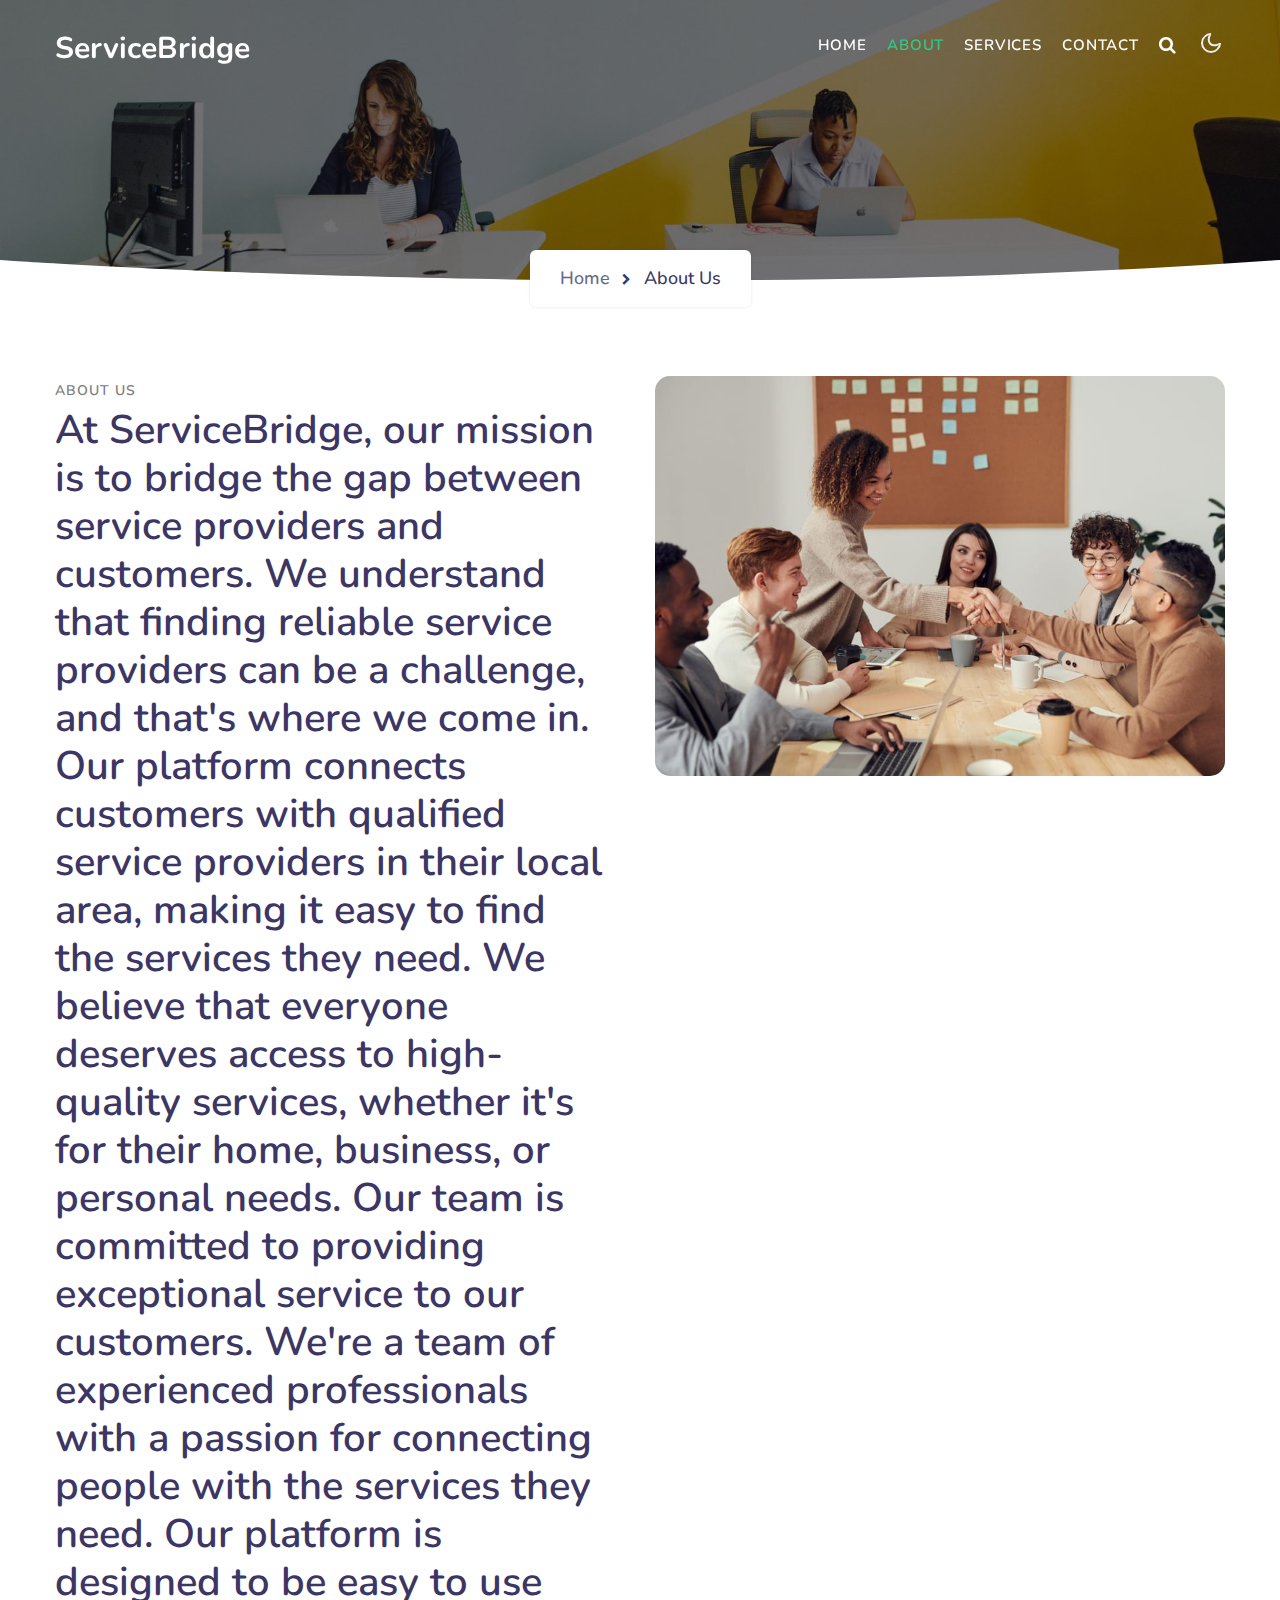
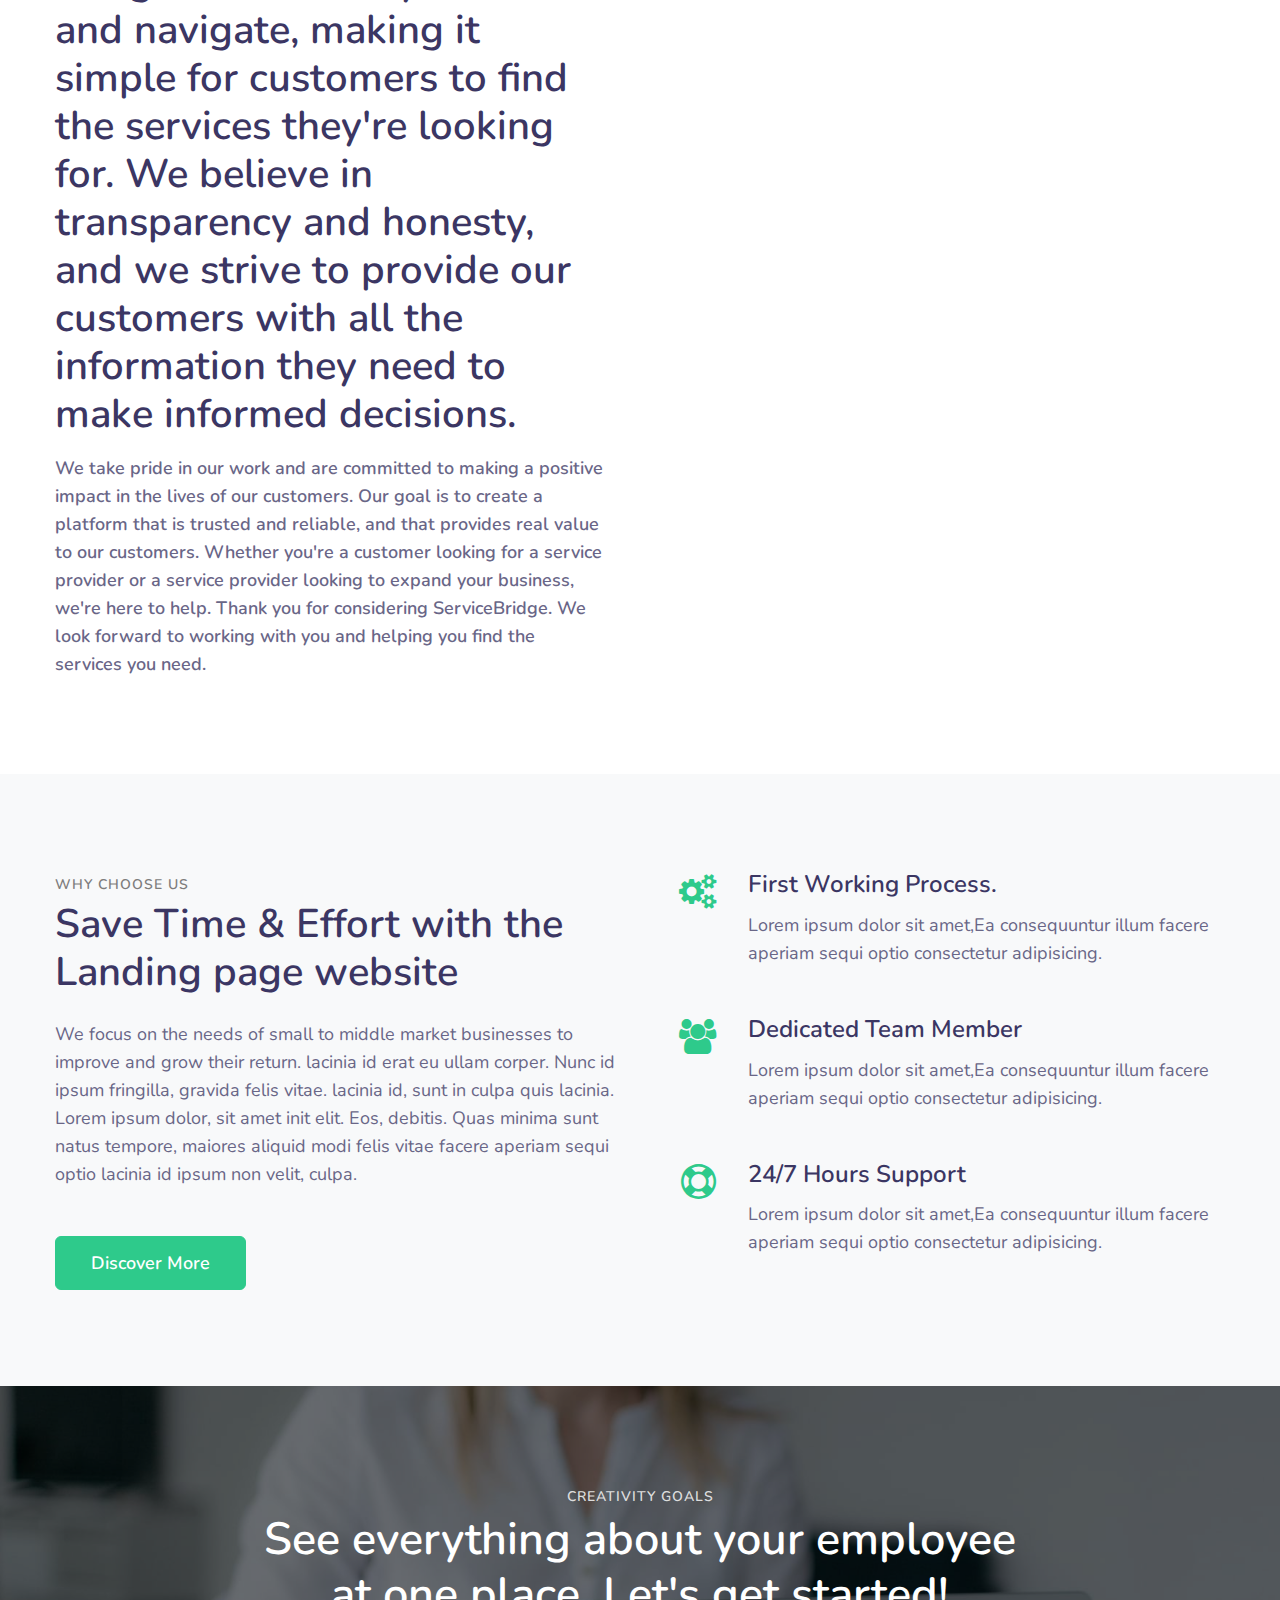
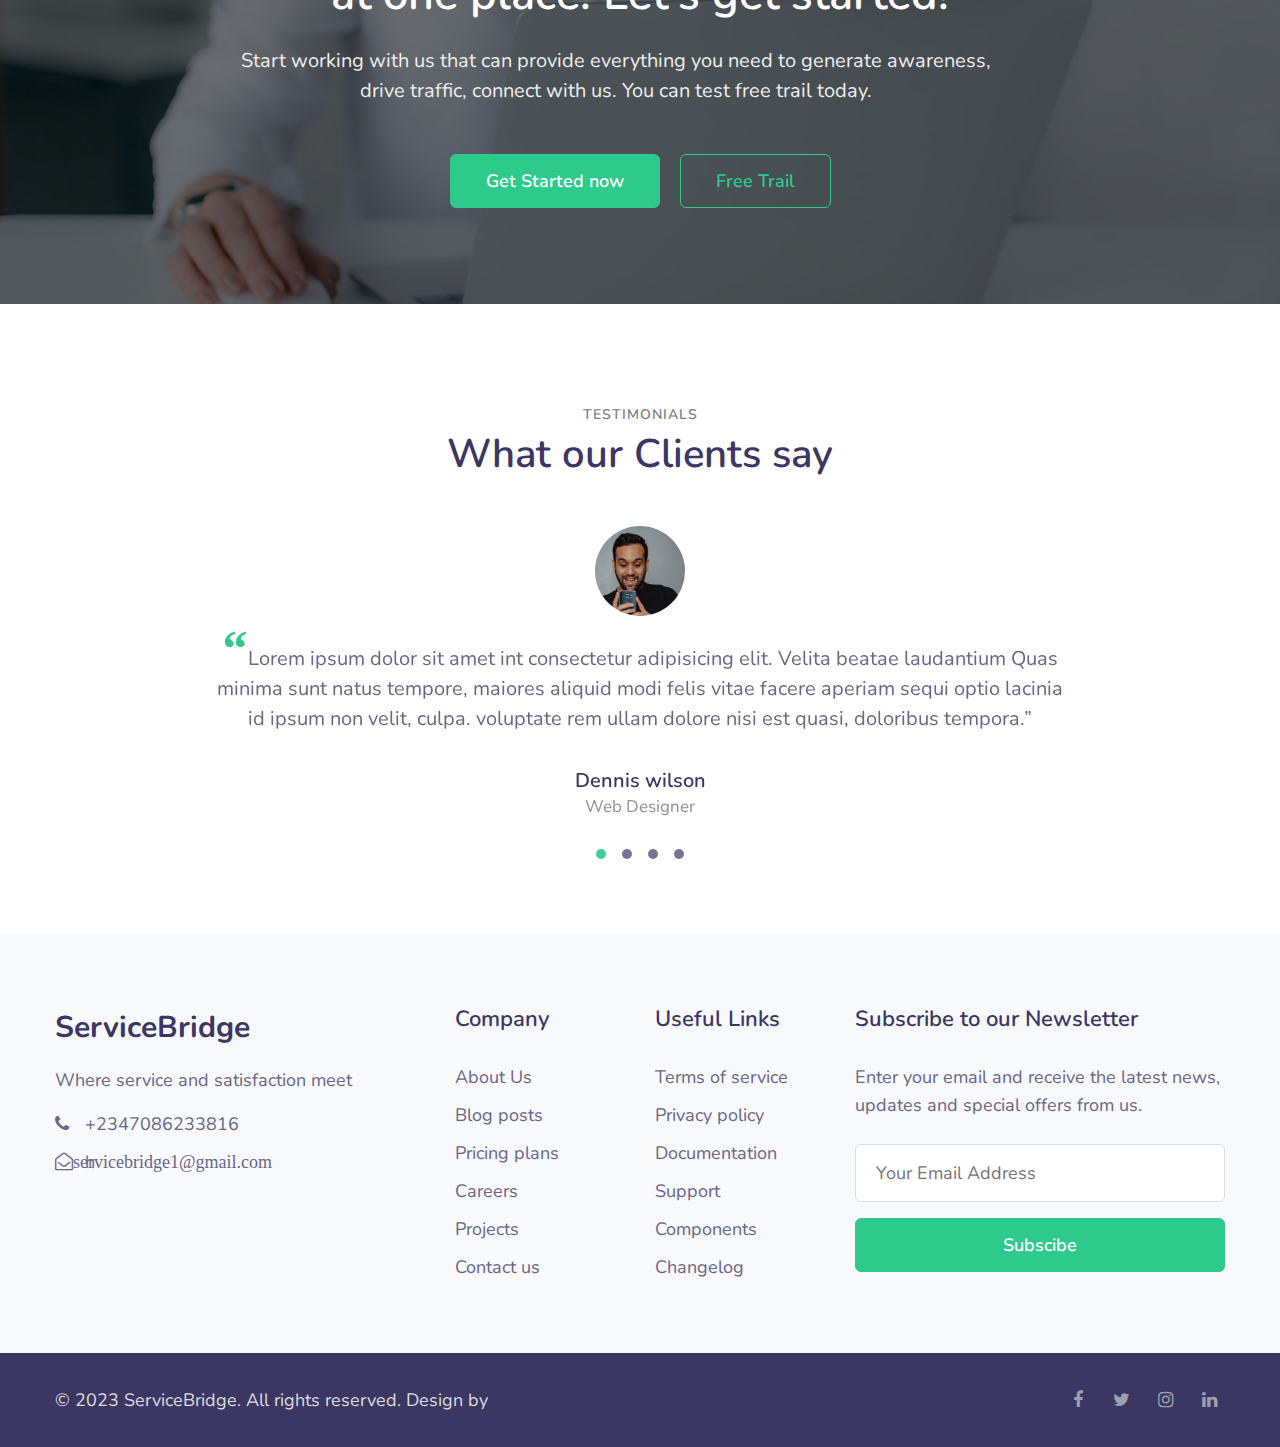
==== commit cf8a40c5: "Add files via upload" ====
--- a/about.html
+++ b/about.html
@@ -195,124 +195,7 @@
     </div>
 </section>
 <!--/team-sec-->
-<section class="w3l-team-main" id="team">
-    <div class="team py-5">
-        <div class="container py-lg-5"><div class="grid-alignment mb-md-5 mb-4">
-            <div class="grid-info">
-                <h3 class="title-big mx-0">Our Professionals</h3>
-            </div>
-            <div class="grid-btn text-right">
-                <a href="#consultant" class="btn btn-style btn-primary">Join Team  </a>
-            </div>
-        </div>
-            <div class="row team-row mt-md-5 mt-4">
-                <div class="col-lg-3 col-6 team-wrap">
-                    <div class="team-member text-center">
-                        <div class="team-img">
-                            <img src="assets/images/team1.jpg" alt="" class="radius-image">
-                            <div class="overlay-team">
-                                <div class="team-details text-center">
-                                    <div class="socials mt-20">
-                                        <a href="#url">
-                                            <span class="fa fa-facebook-f"></span>
-                                        </a>
-                                        <a href="#url">
-                                            <span class="fa fa-twitter"></span>
-                                        </a>
-                                        <a href="#url">
-                                            <span class="fa fa-instagram"></span>
-                                        </a>
-                                    </div>
-                                </div>
-                            </div>
-                        </div>
-                        <a href="#url" class="team-title">Luke jacobs</a>
-                        <p>web developer</p>
-                    </div>
-                </div>
-                <!-- end team member -->
-
-                <div class="col-lg-3 col-6 team-wrap">
-                    <div class="team-member text-center">
-                        <div class="team-img">
-                            <img src="assets/images/team3.jpg" alt="" class="radius-image">
-                            <div class="overlay-team">
-                                <div class="team-details text-center">
-                                    <div class="socials mt-20">
-                                        <a href="#url">
-                                            <span class="fa fa-facebook-f"></span>
-                                        </a>
-                                        <a href="#url">
-                                            <span class="fa fa-twitter"></span>
-                                        </a>
-                                        <a href="#url">
-                                            <span class="fa fa-instagram"></span>
-                                        </a>
-                                    </div>
-                                </div>
-                            </div>
-                        </div>
-                        <a href="#url" class="team-title">Claire olson</a>
-                        <p>android developer</p>
-                    </div>
-                </div>
-                <!-- end team member -->
-
-                <div class="col-lg-3 col-6 team-wrap mt-lg-0 mt-5">
-                    <div class="team-member last text-center">
-                        <div class="team-img">
-                            <img src="assets/images/team2.jpg" alt="" class="radius-image">
-                            <div class="overlay-team">
-                                <div class="team-details text-center">
-                                    <div class="socials mt-20">
-                                        <a href="#url">
-                                            <span class="fa fa-facebook-f"></span>
-                                        </a>
-                                        <a href="#url">
-                                            <span class="fa fa-twitter"></span>
-                                        </a>
-                                        <a href="#url">
-                                            <span class="fa fa-instagram"></span>
-                                        </a>
-                                    </div>
-                                </div>
-                            </div>
-                        </div>
-                        <a href="#url" class="team-title">Phillip hunt</a>
-                        <p>Software engineer </p>
-                    </div>
-                </div>
-                <!-- end team member -->
-
-                <div class="col-lg-3 col-6 team-wrap mt-lg-0 mt-5">
-                    <div class="team-member last text-center">
-                        <div class="team-img">
-                            <img src="assets/images/team4.jpg" alt="" class="radius-image">
-                            <div class="overlay-team">
-                                <div class="team-details text-center">
-                                    <div class="socials mt-20">
-                                        <a href="#url">
-                                            <span class="fa fa-facebook-f"></span>
-                                        </a>
-                                        <a href="#url">
-                                            <span class="fa fa-twitter"></span>
-                                        </a>
-                                        <a href="#url">
-                                            <span class="fa fa-instagram"></span>
-                                        </a>
-                                    </div>
-                                </div>
-                            </div>
-                        </div>
-                        <a href="#url" class="team-title">Sara grant</a>
-                        <p>Software engineer </p>
-                    </div>
-                </div>
-                <!-- end team member -->
-
-            </div>
-        </div>
-</section>
+
 <!--//team-sec-->
 <!-- middle -->
 <div class="middle py-5">
@@ -447,8 +330,8 @@
           </div>
           <p>Where service and satisfaction meet</p>
           <ul class="mt-3">
-            <li><a href="tel:+(21) 255 999 8888"><span class="fa fa-phone"></span> +(21) 255 999 8888</a></li>
-            <li><a href="mailto:hdspacedesk@mail.com" class="mail"><span class="fa fa-envelope-open-o"></span>
+            <li><a href="tel:+(21) 255 999 8888"><span class="fa fa-phone"></span> +2347086233816</a></li>
+            <li><a href="mailto:servicebridge1@gmail.com" class="mail"><span class="fa fa-envelope-open-o">servicebridge1@gmail.com</span>
                 h</a></li>
           </ul>
         </div>
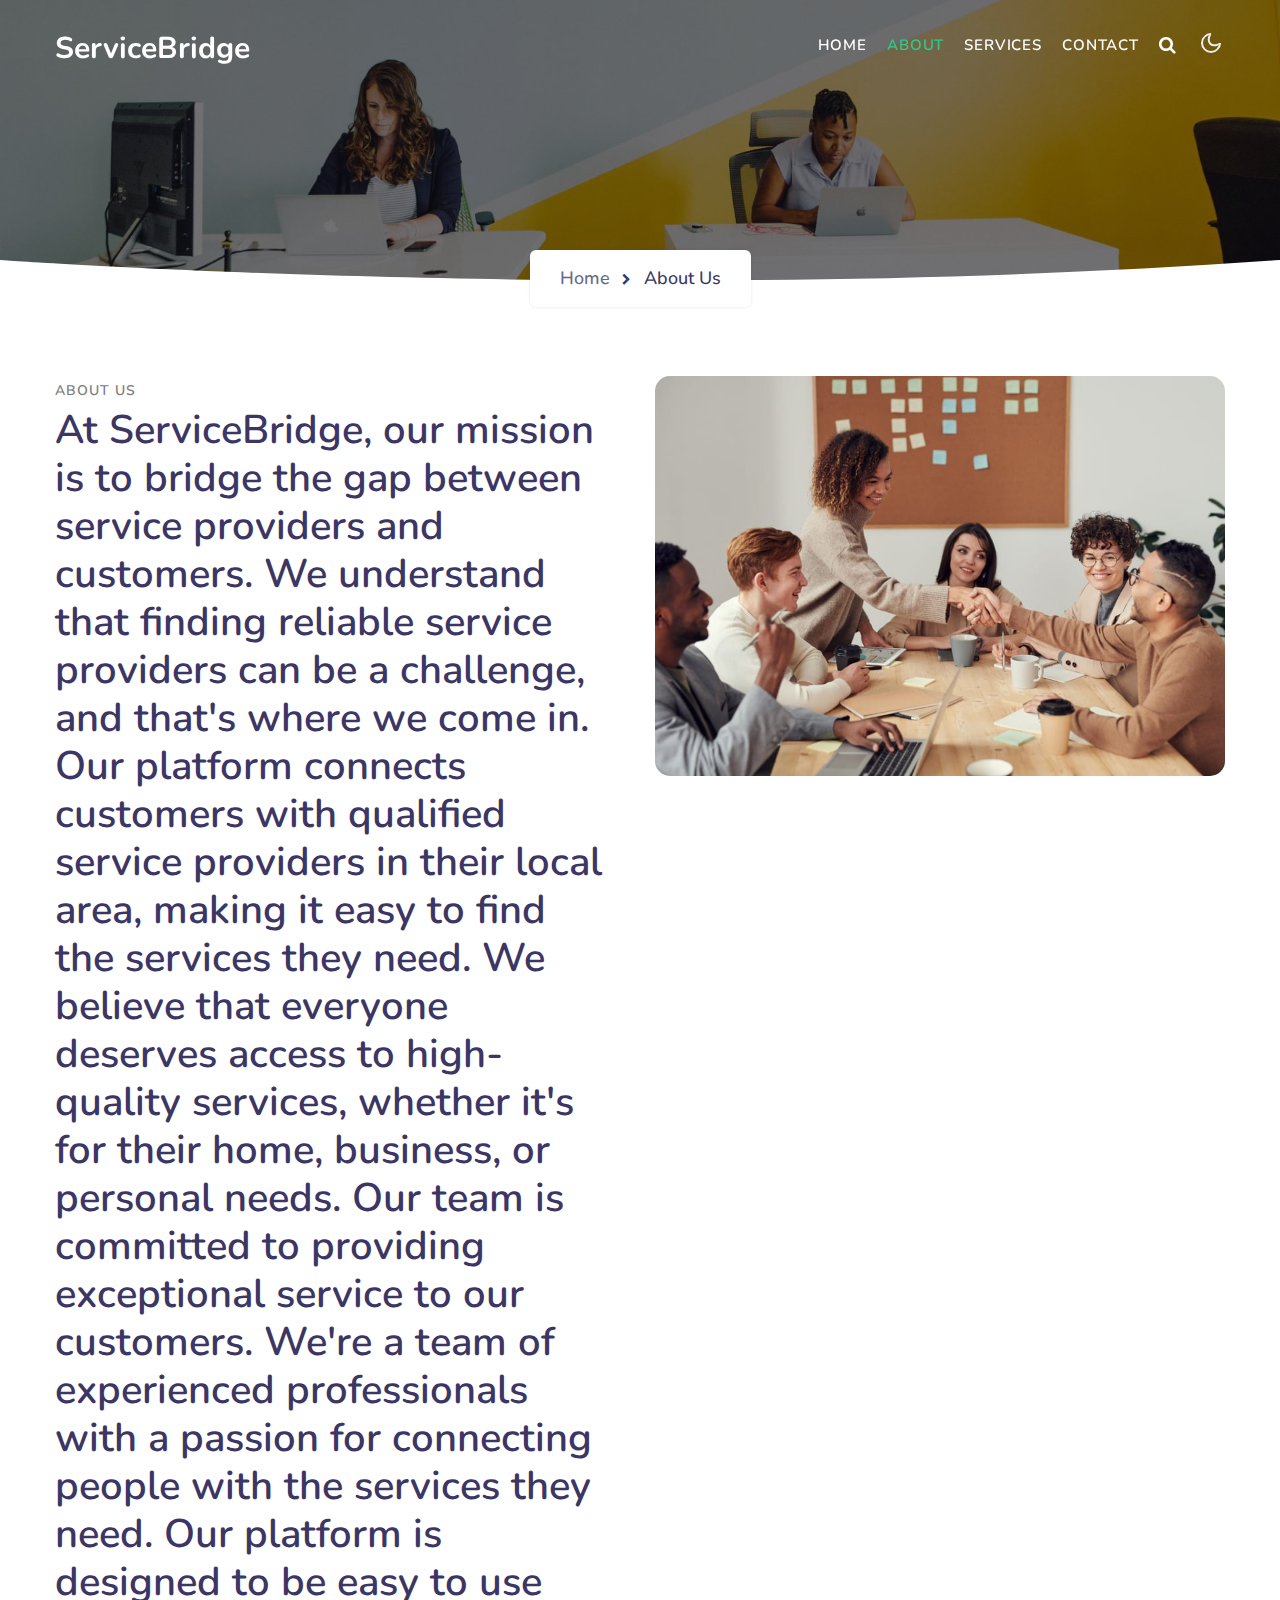
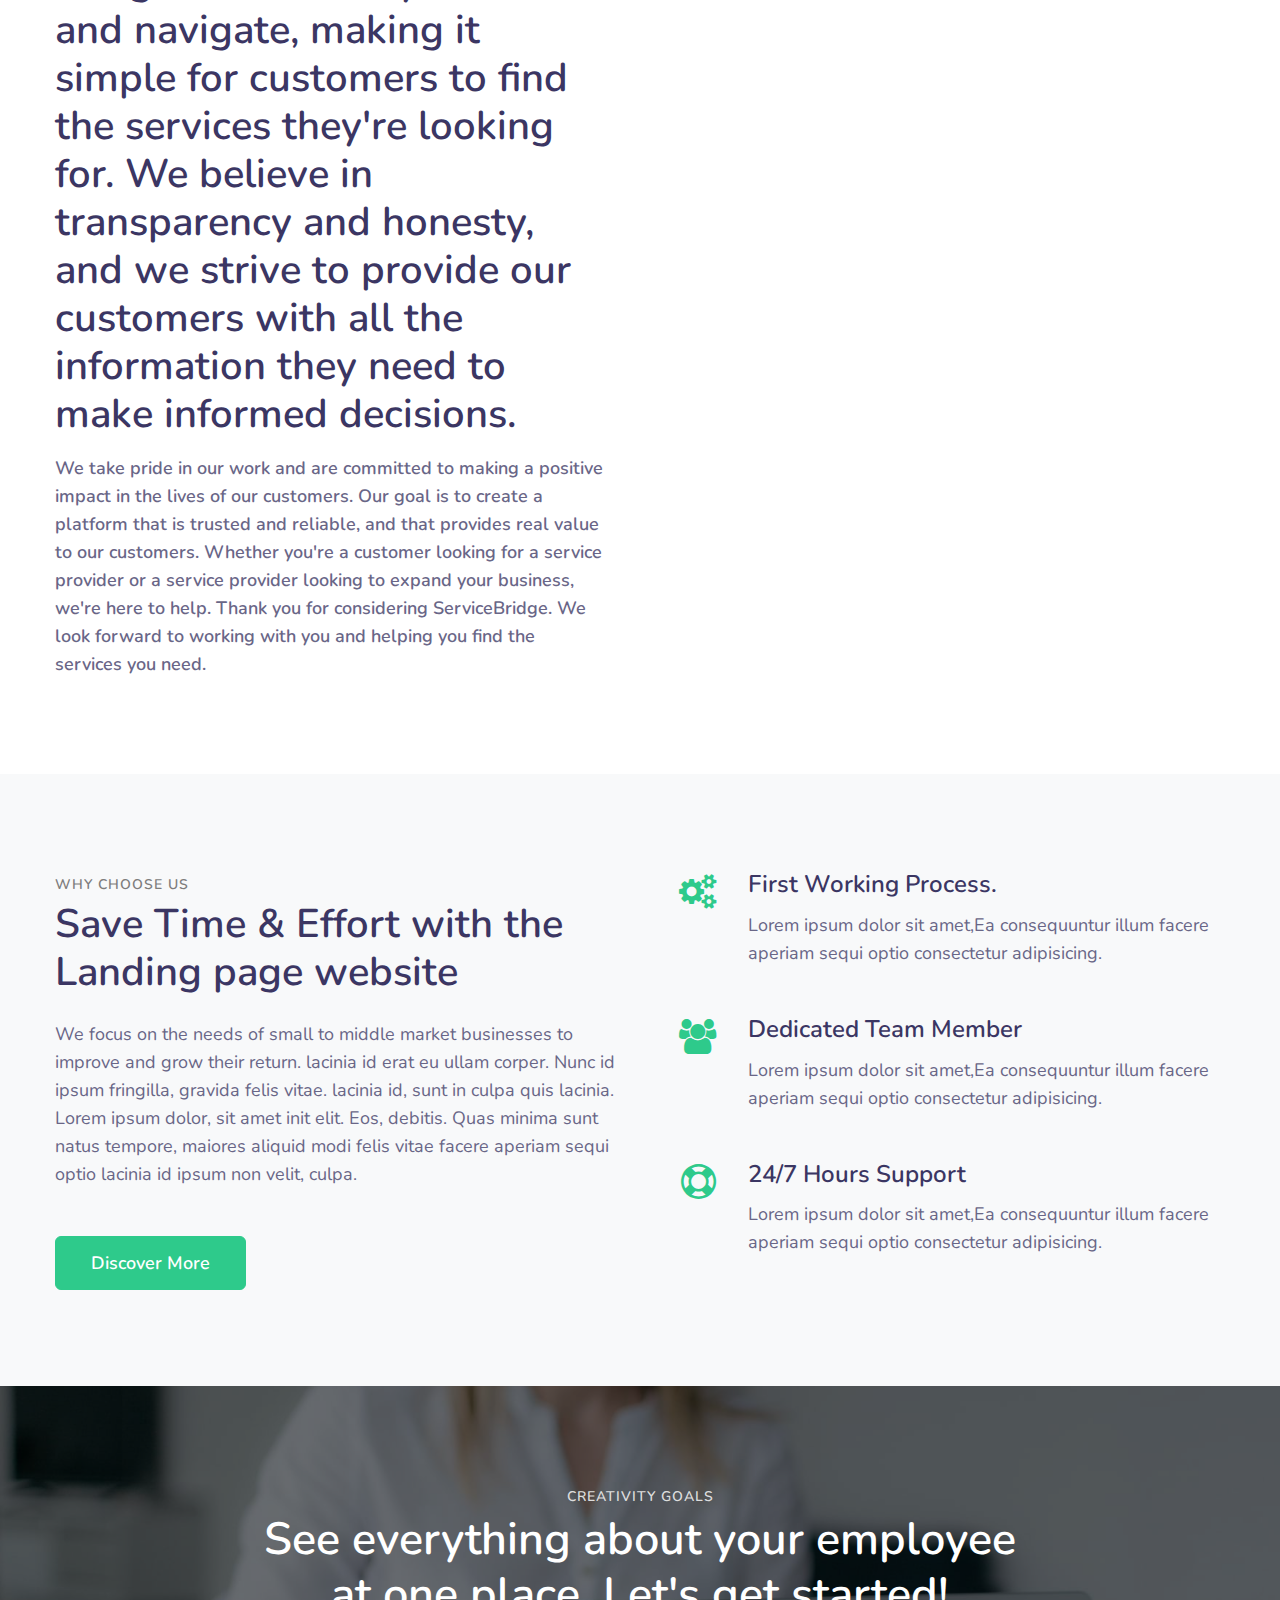
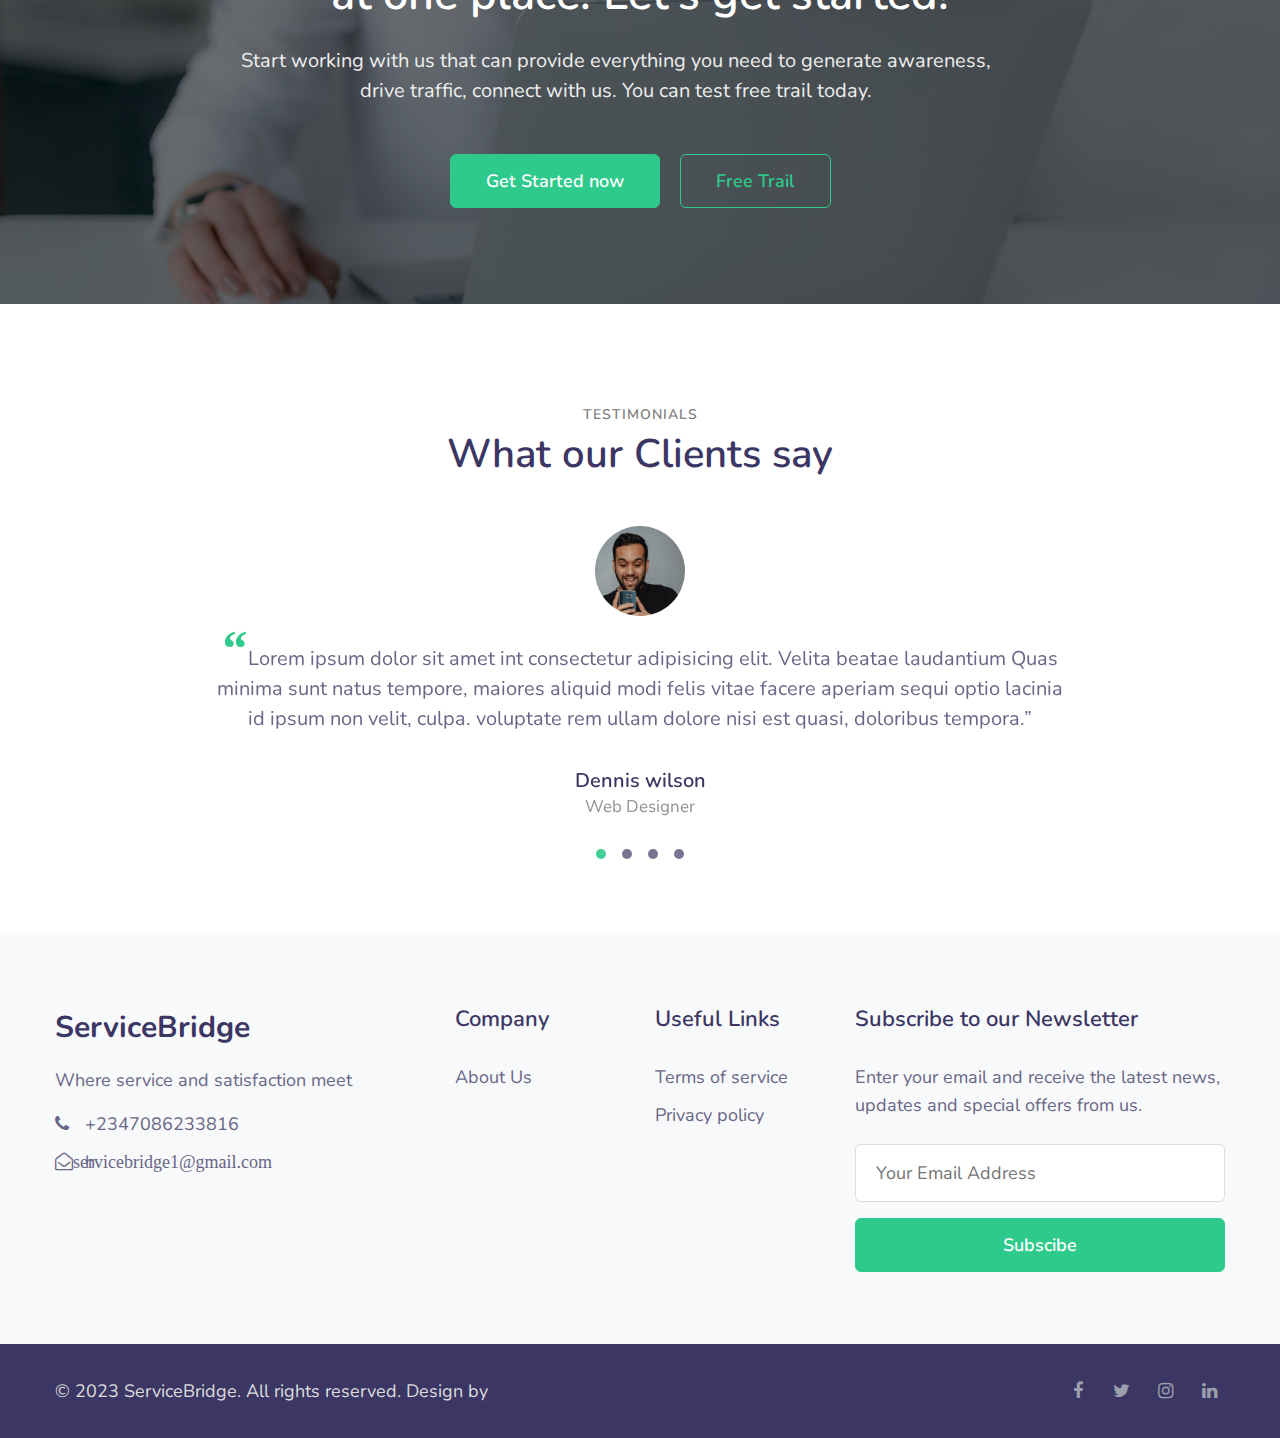
==== commit 043cba4d: "Update about.html" ====
--- a/about.html
+++ b/about.html
@@ -340,22 +340,15 @@
           <ul>
             <h6 class="footer-title-29">Company</h6>
             <li><a href="about.html">About Us</a></li>
-            <li><a href="#blog"> Blog posts</a></li>
-            <li><a href="services.html#pricing"> Pricing plans</a></li>
-            <li><a href="#careers"> Careers</a></li>
-            <li><a href="#projects"> Projects</a></li>
-            <li><a href="contact.html">Contact us</a></li>
+            
           </ul>
         </div>
         <div class="col-lg-2 col-md-6 col-sm-5 col-6 footer-list-29 footer-3 mt-lg-0 mt-5">
           <h6 class="footer-title-29">Useful Links</h6>
           <ul>
             <li><a href="#terms">Terms of service</a></li>
-            <li><a href="#privacy"> Privacy policy</a></li>
-            <li><a href="#doc"> Documentation</a></li>
-            <li><a href="#support"> Support</a></li>
-            <li><a href="#components"> Components</a></li>
-            <li><a href="#changelog"> Changelog</a></li>
+            <li><a href="services.html#privacy"> Privacy policy</a></li>
+            
           </ul>
 
         </div>
@@ -534,4 +527,4 @@
 
 </body>
 
-</html>+</html>
--- a/assets/css/style-starter.css
+++ b/assets/css/style-starter.css
@@ -1,8 +1,6 @@
 @charset "UTF-8";
 /*--
-Author: W3layouts
-Author URL: http://w3layouts.com
---*/
+
 /*!
  * Bootstrap v4.4.1 (https://getbootstrap.com/)
  * Copyright 2011-2019 The Bootstrap Authors
